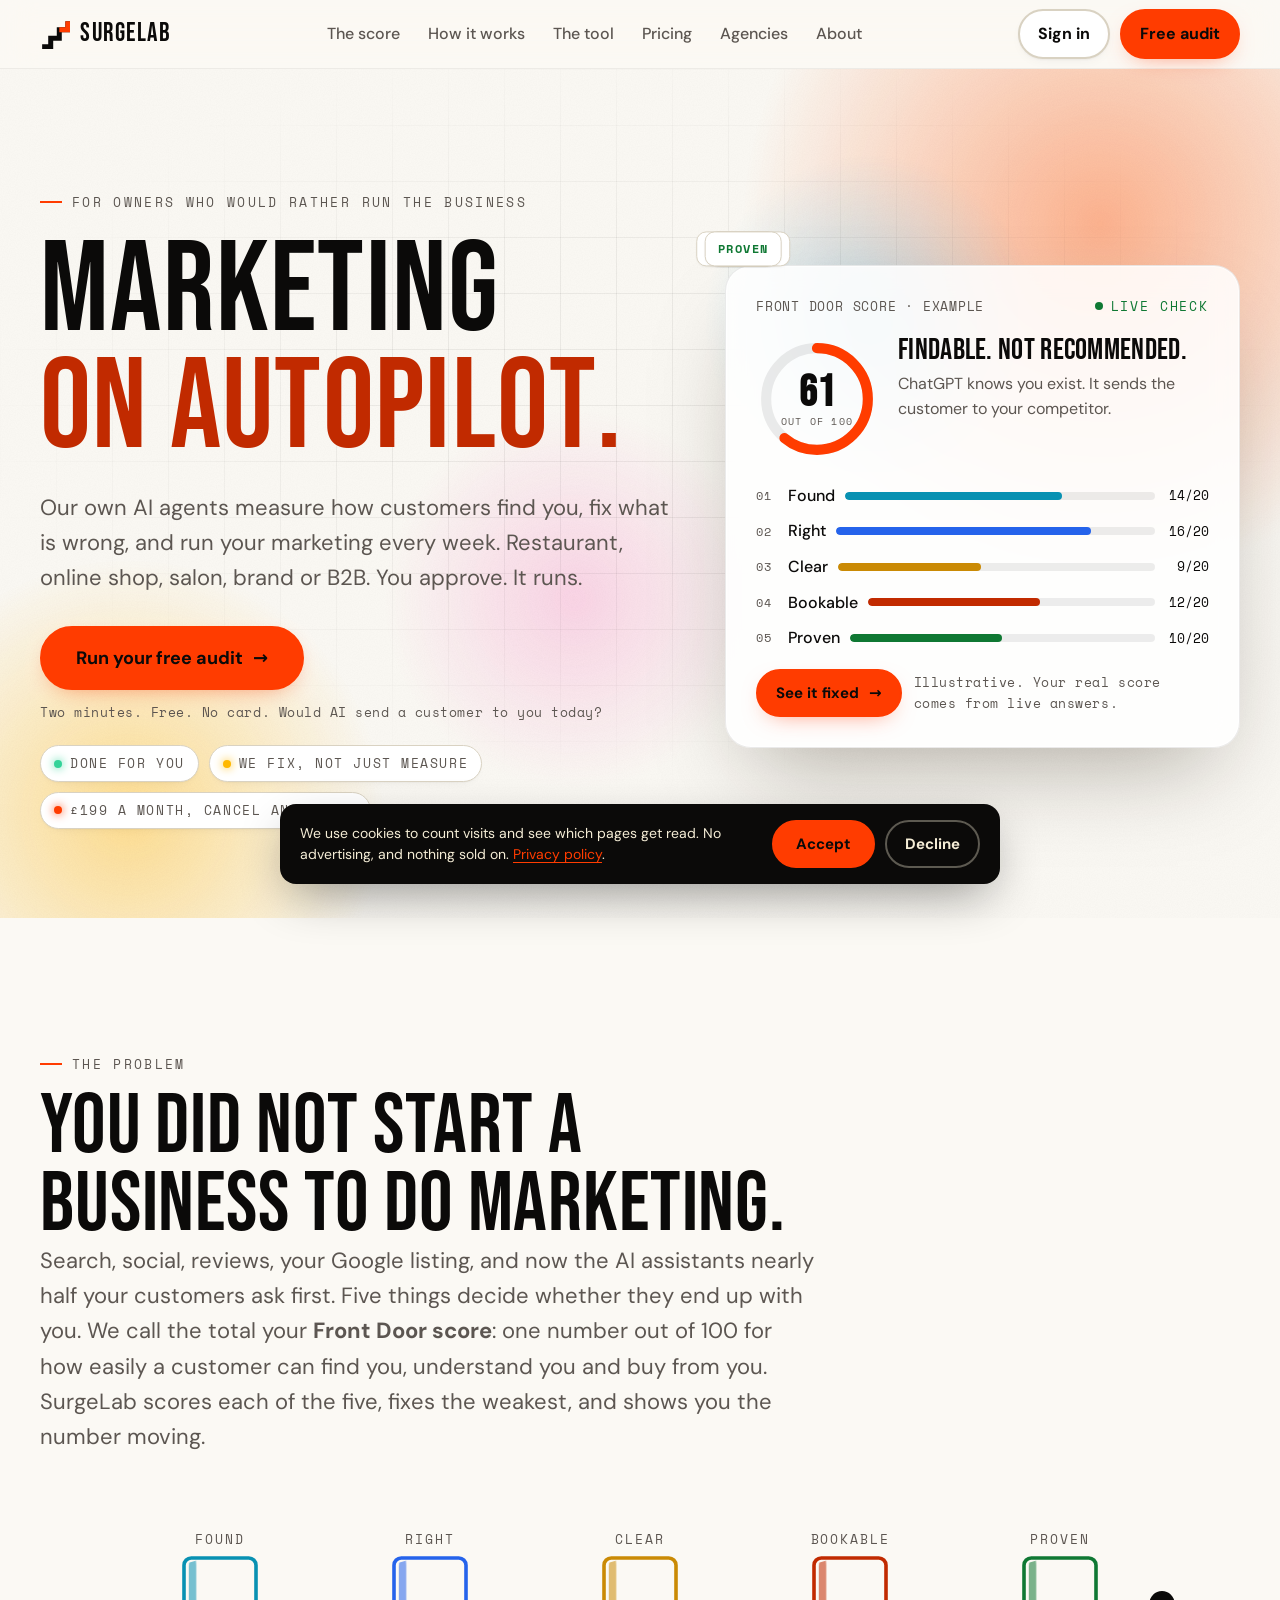
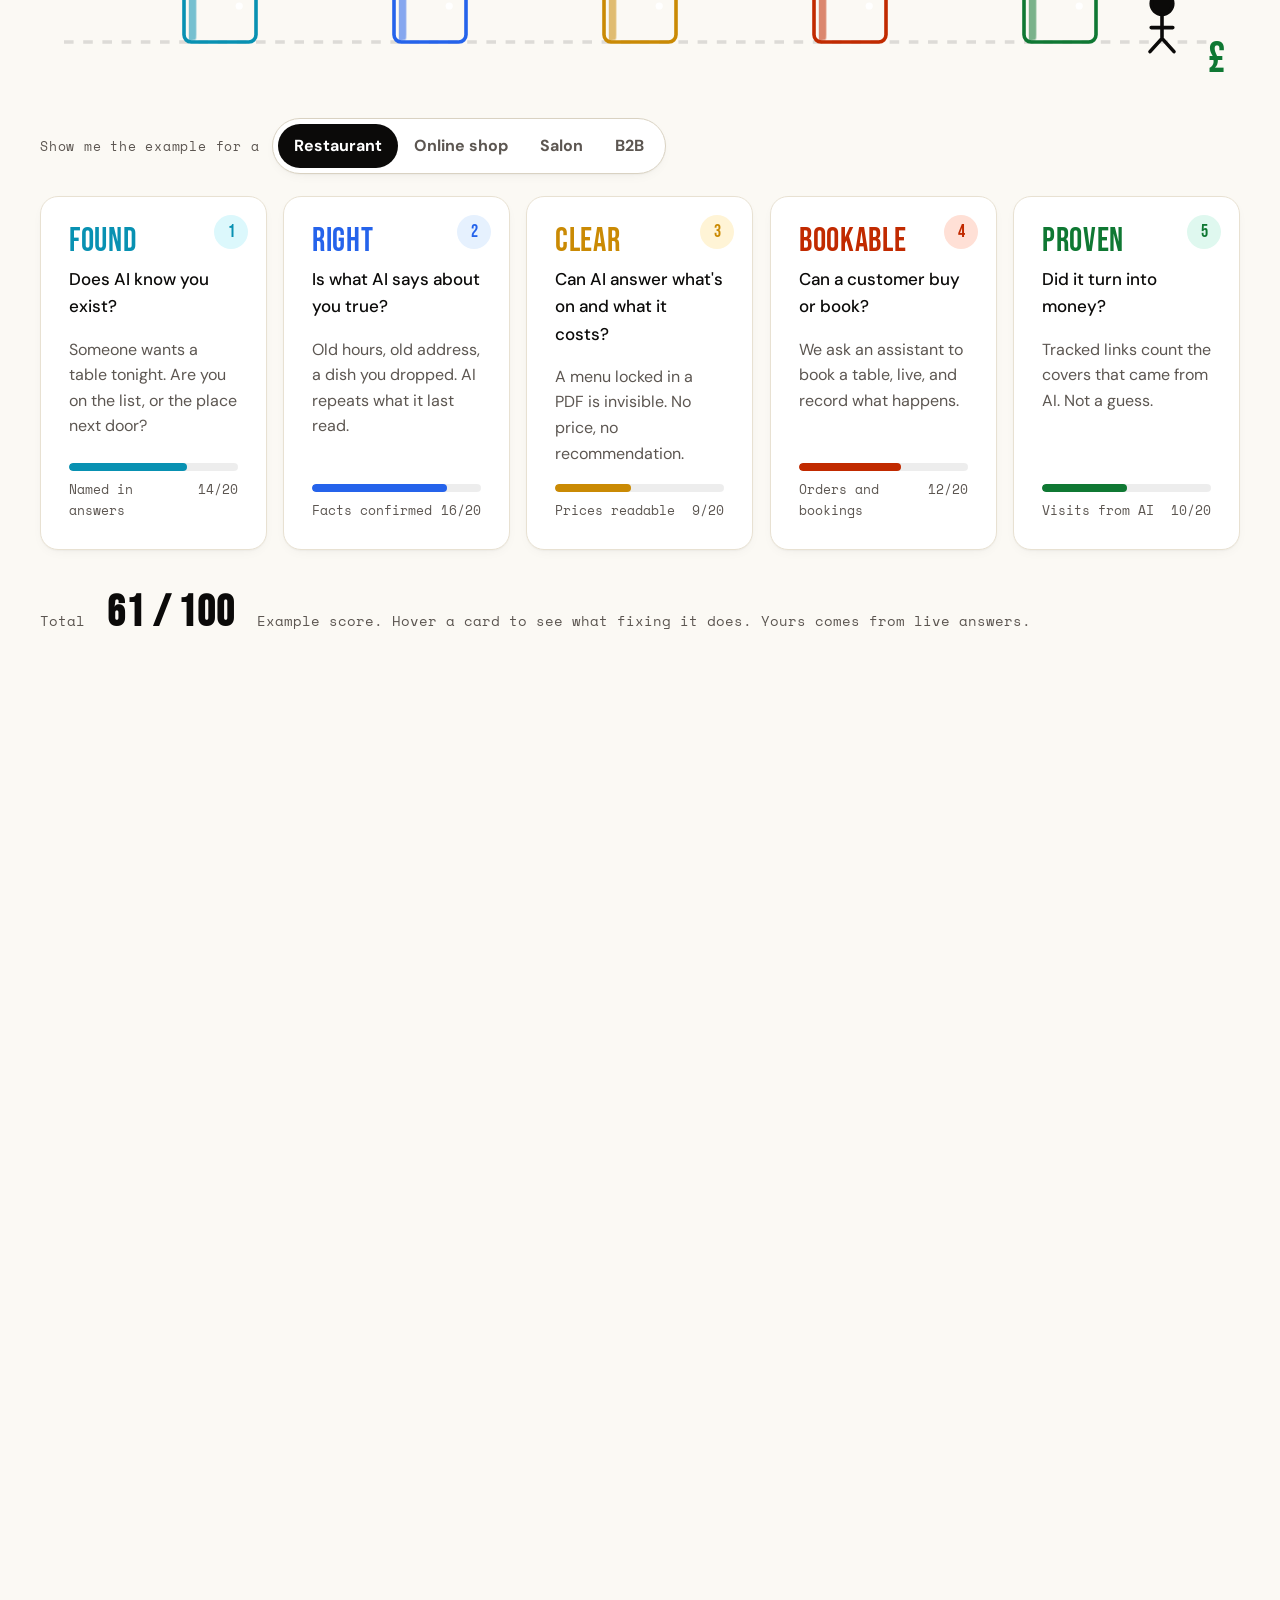
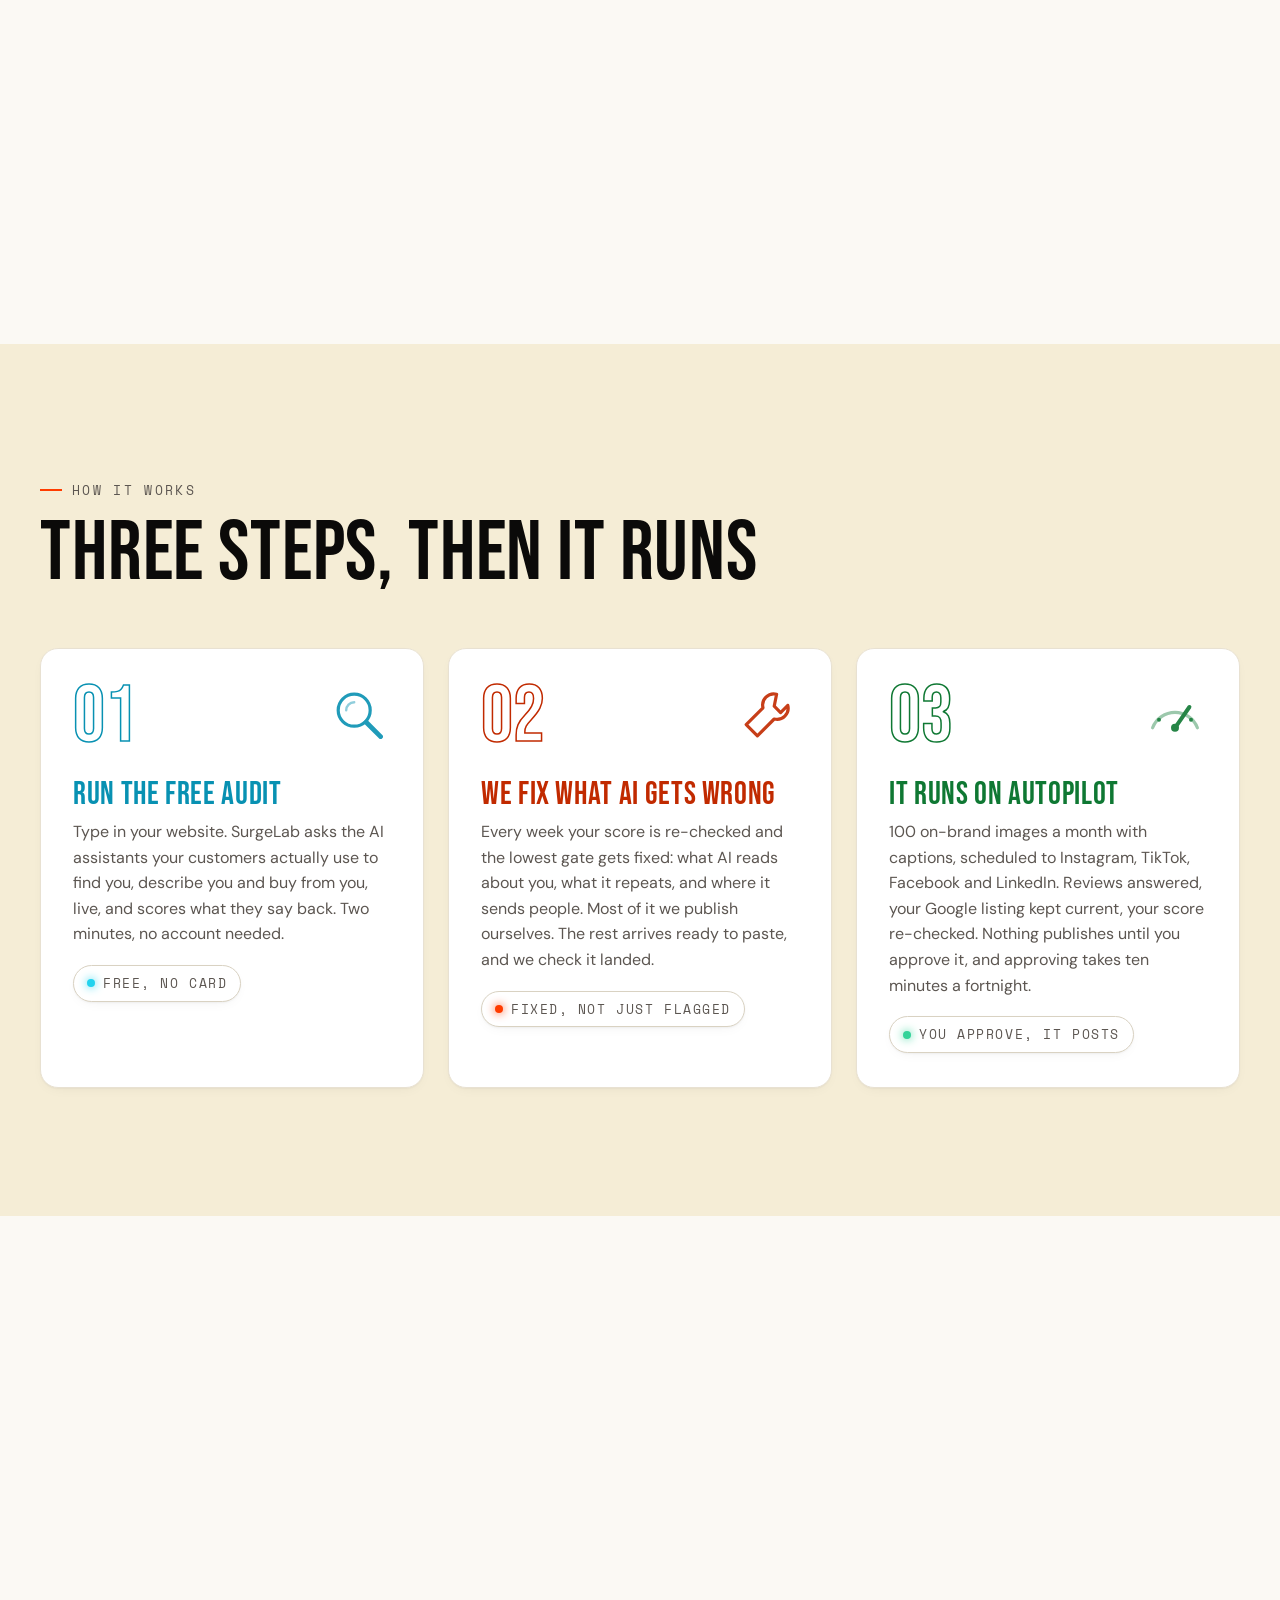
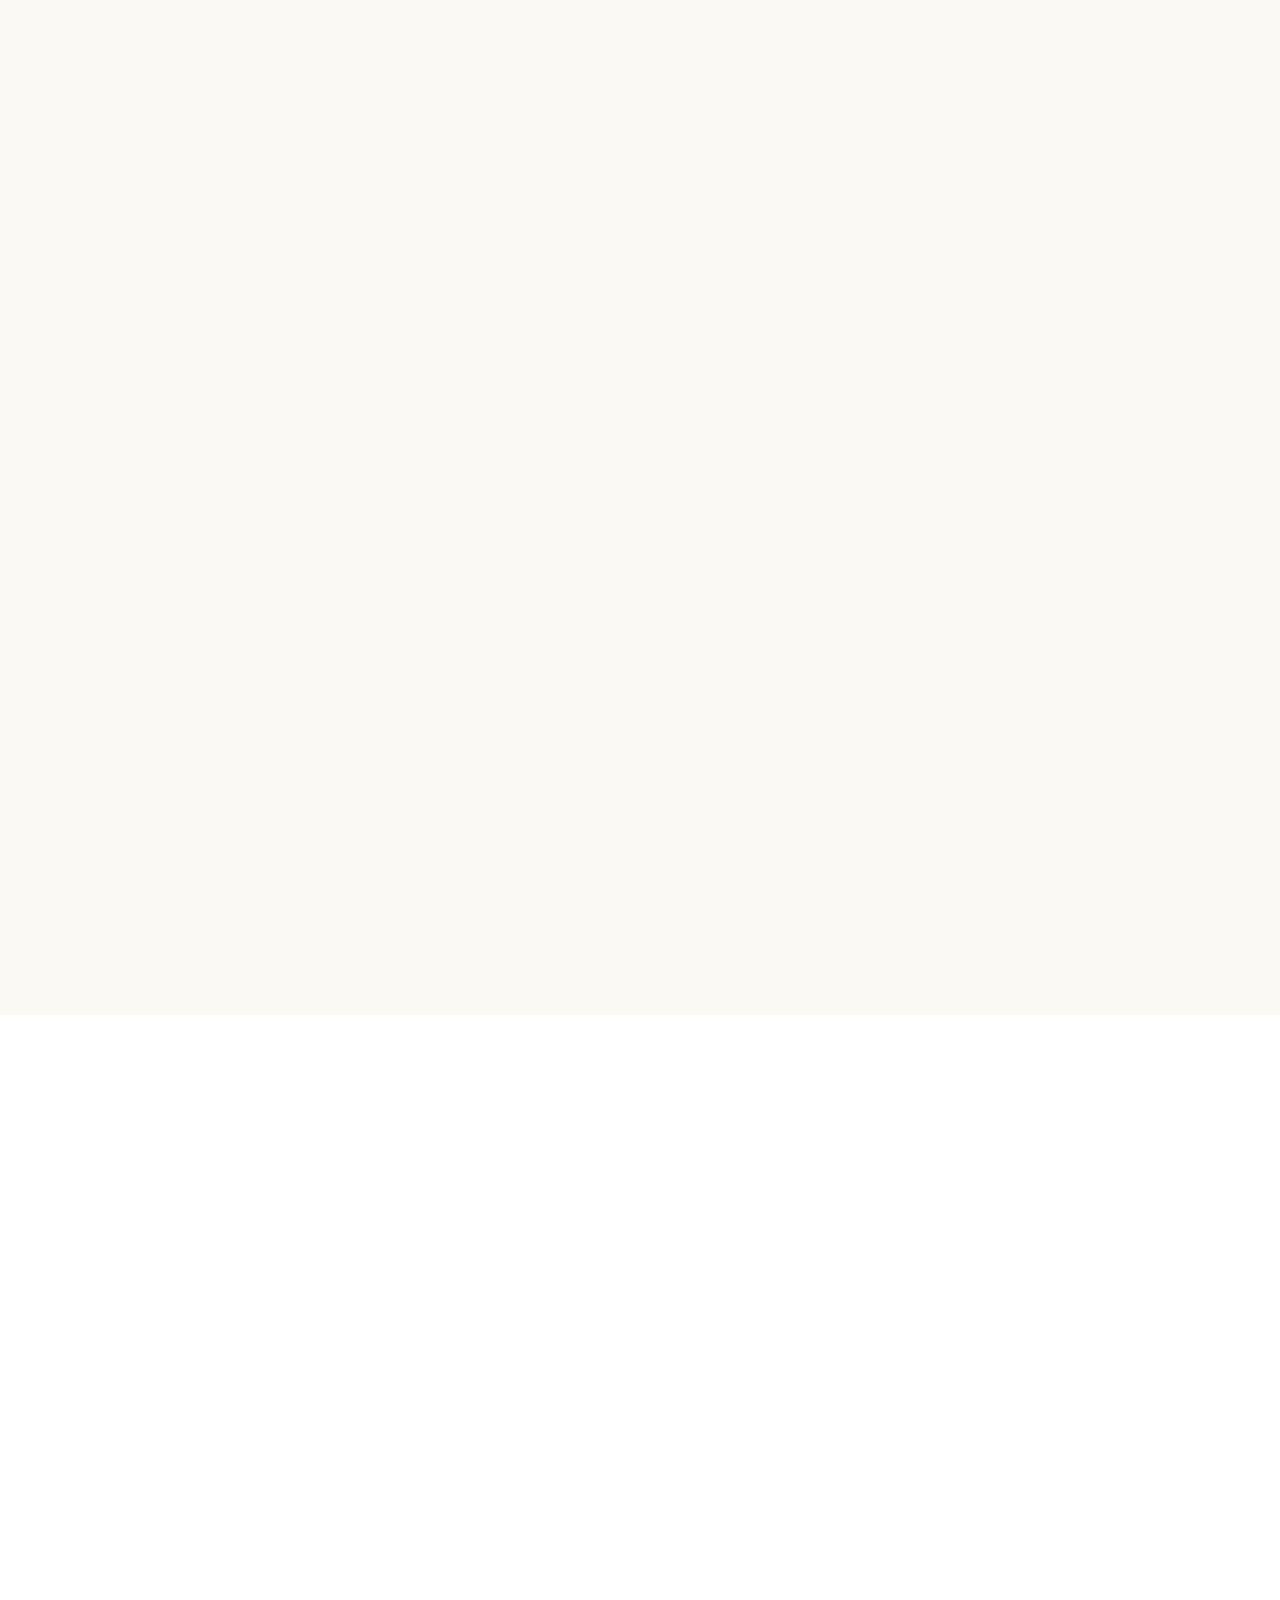
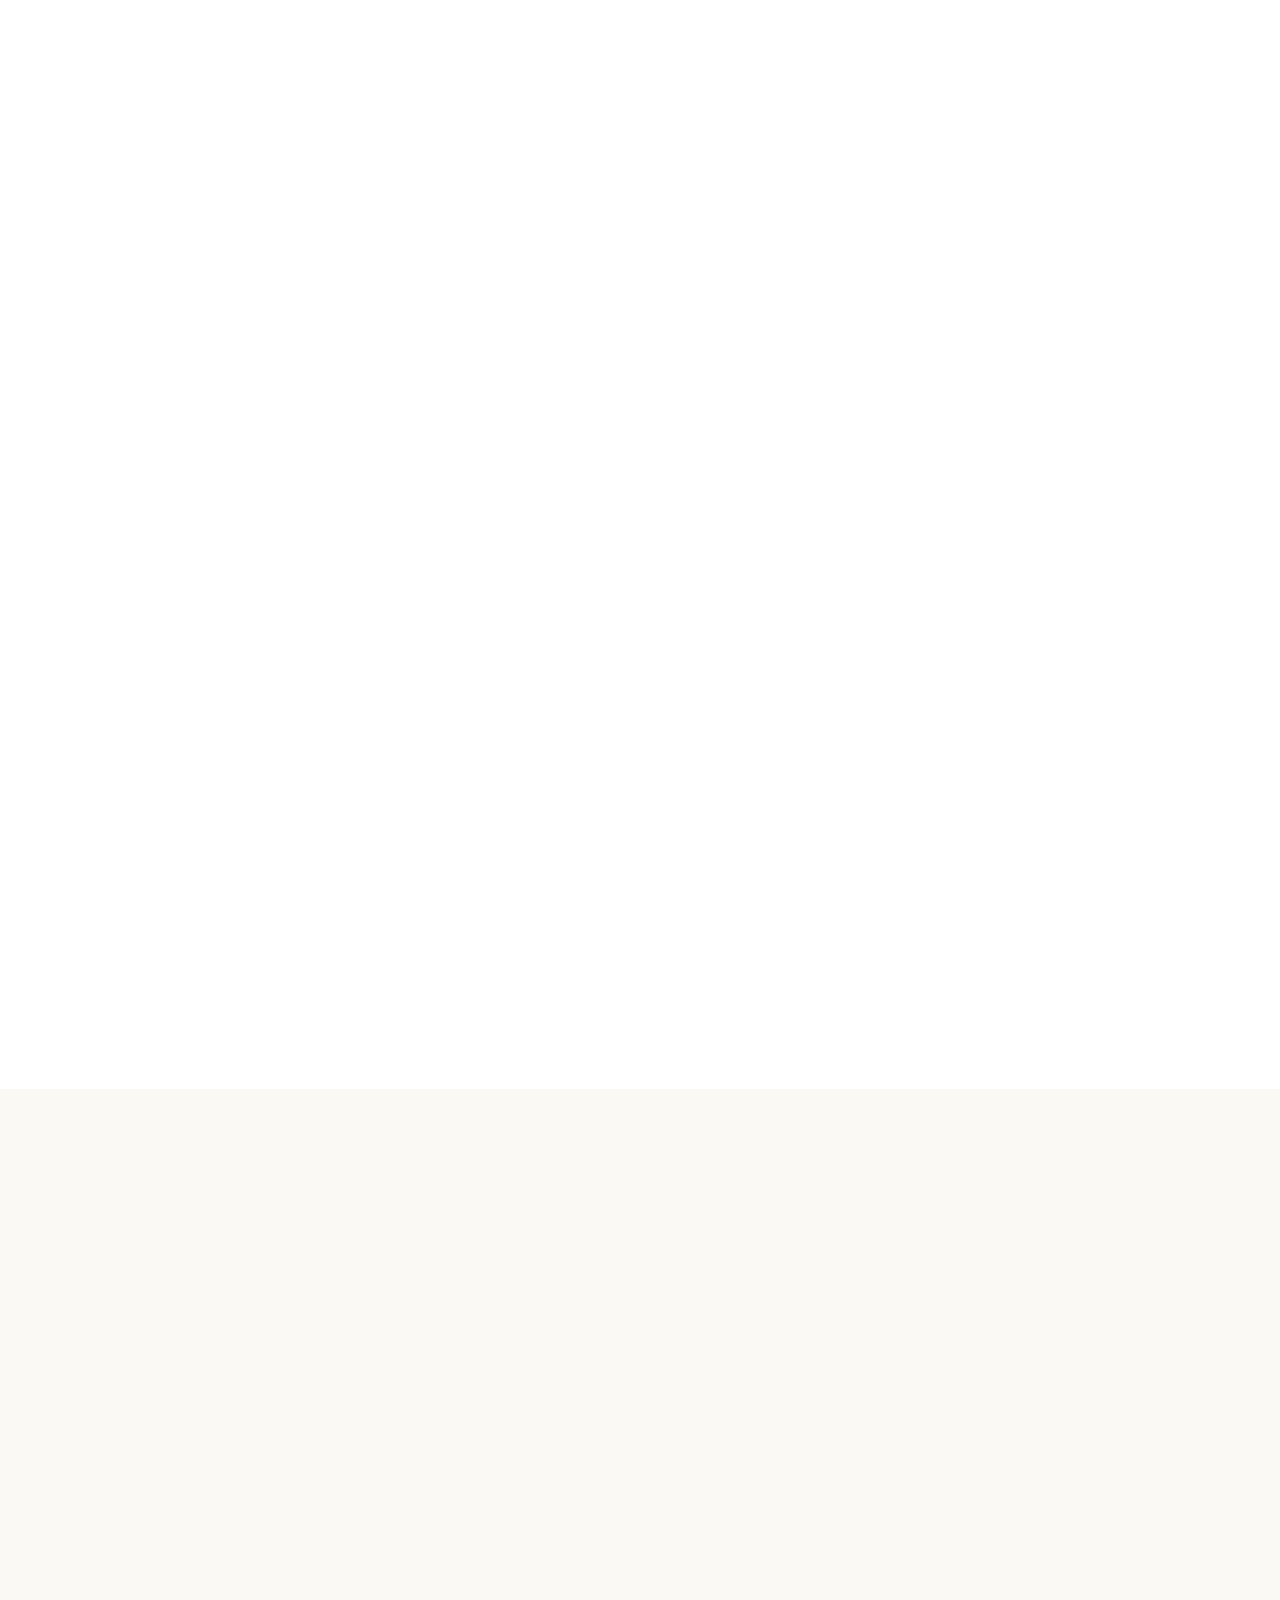
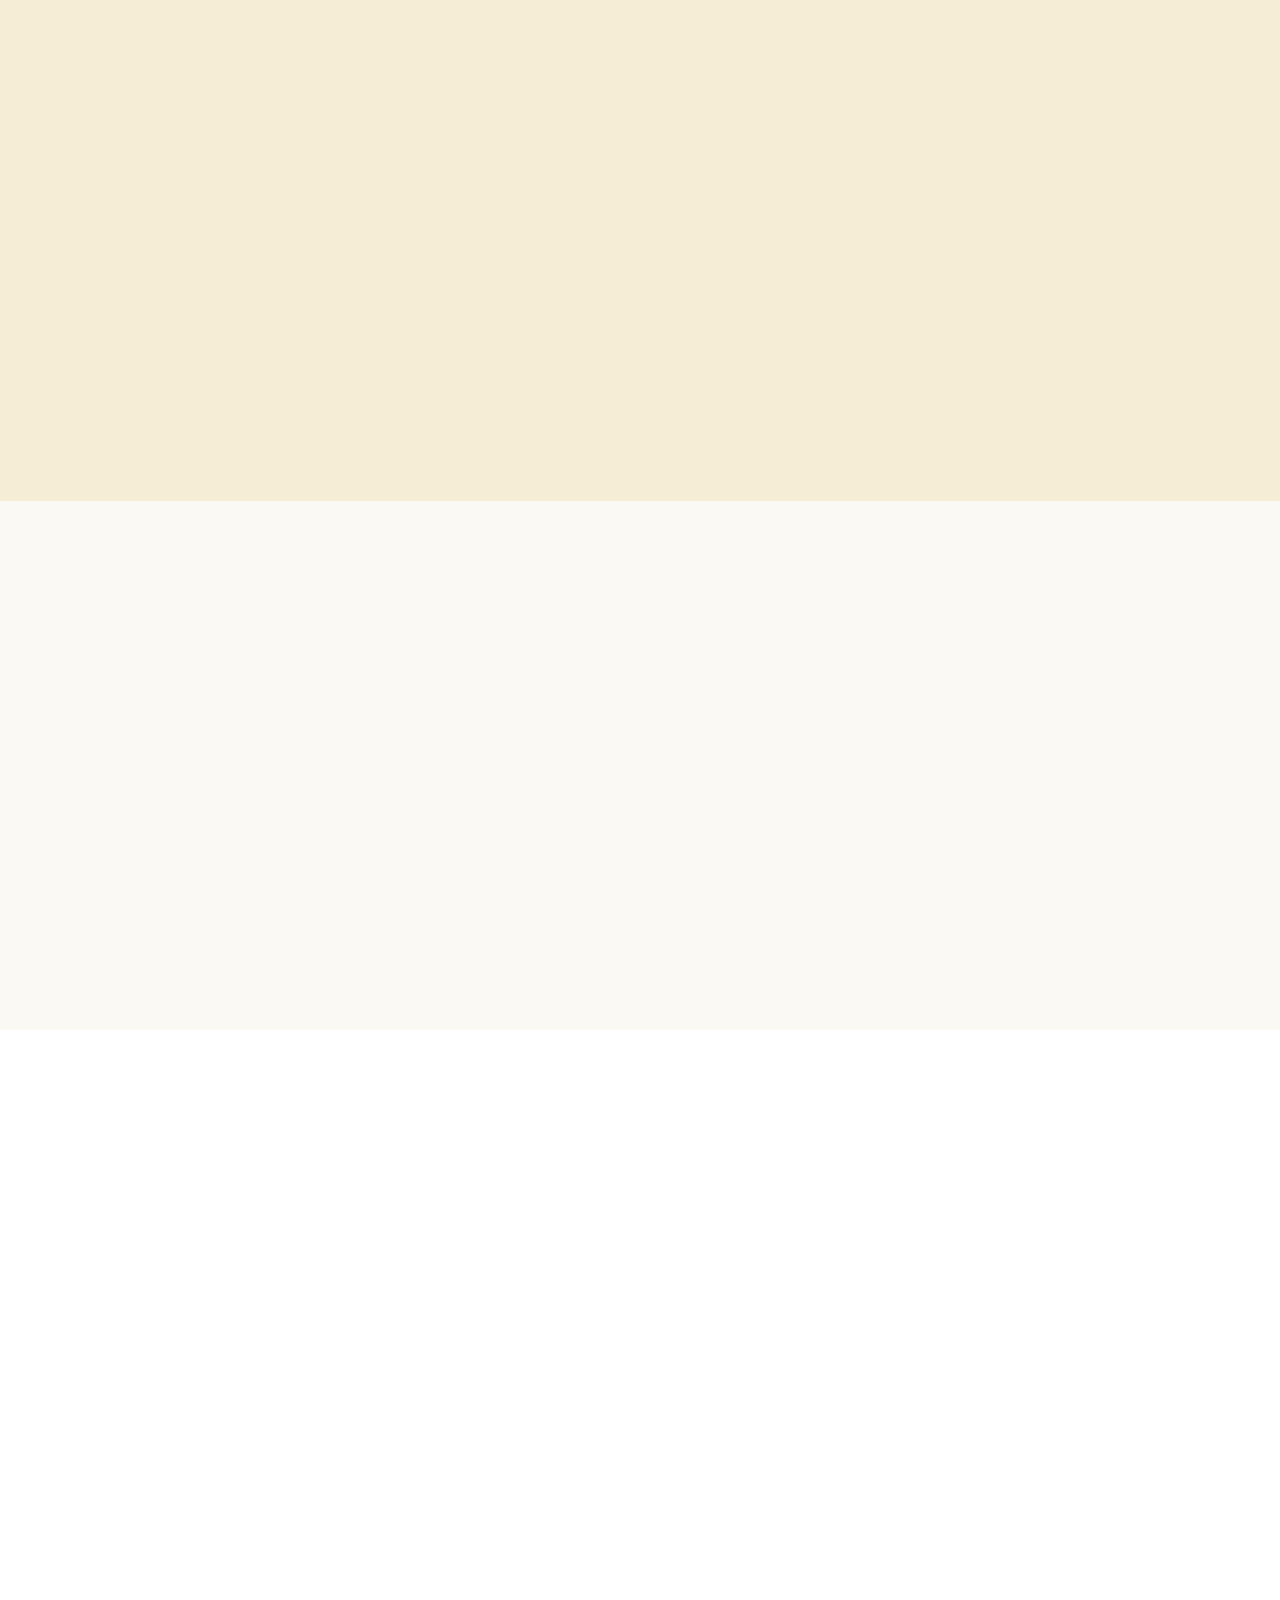
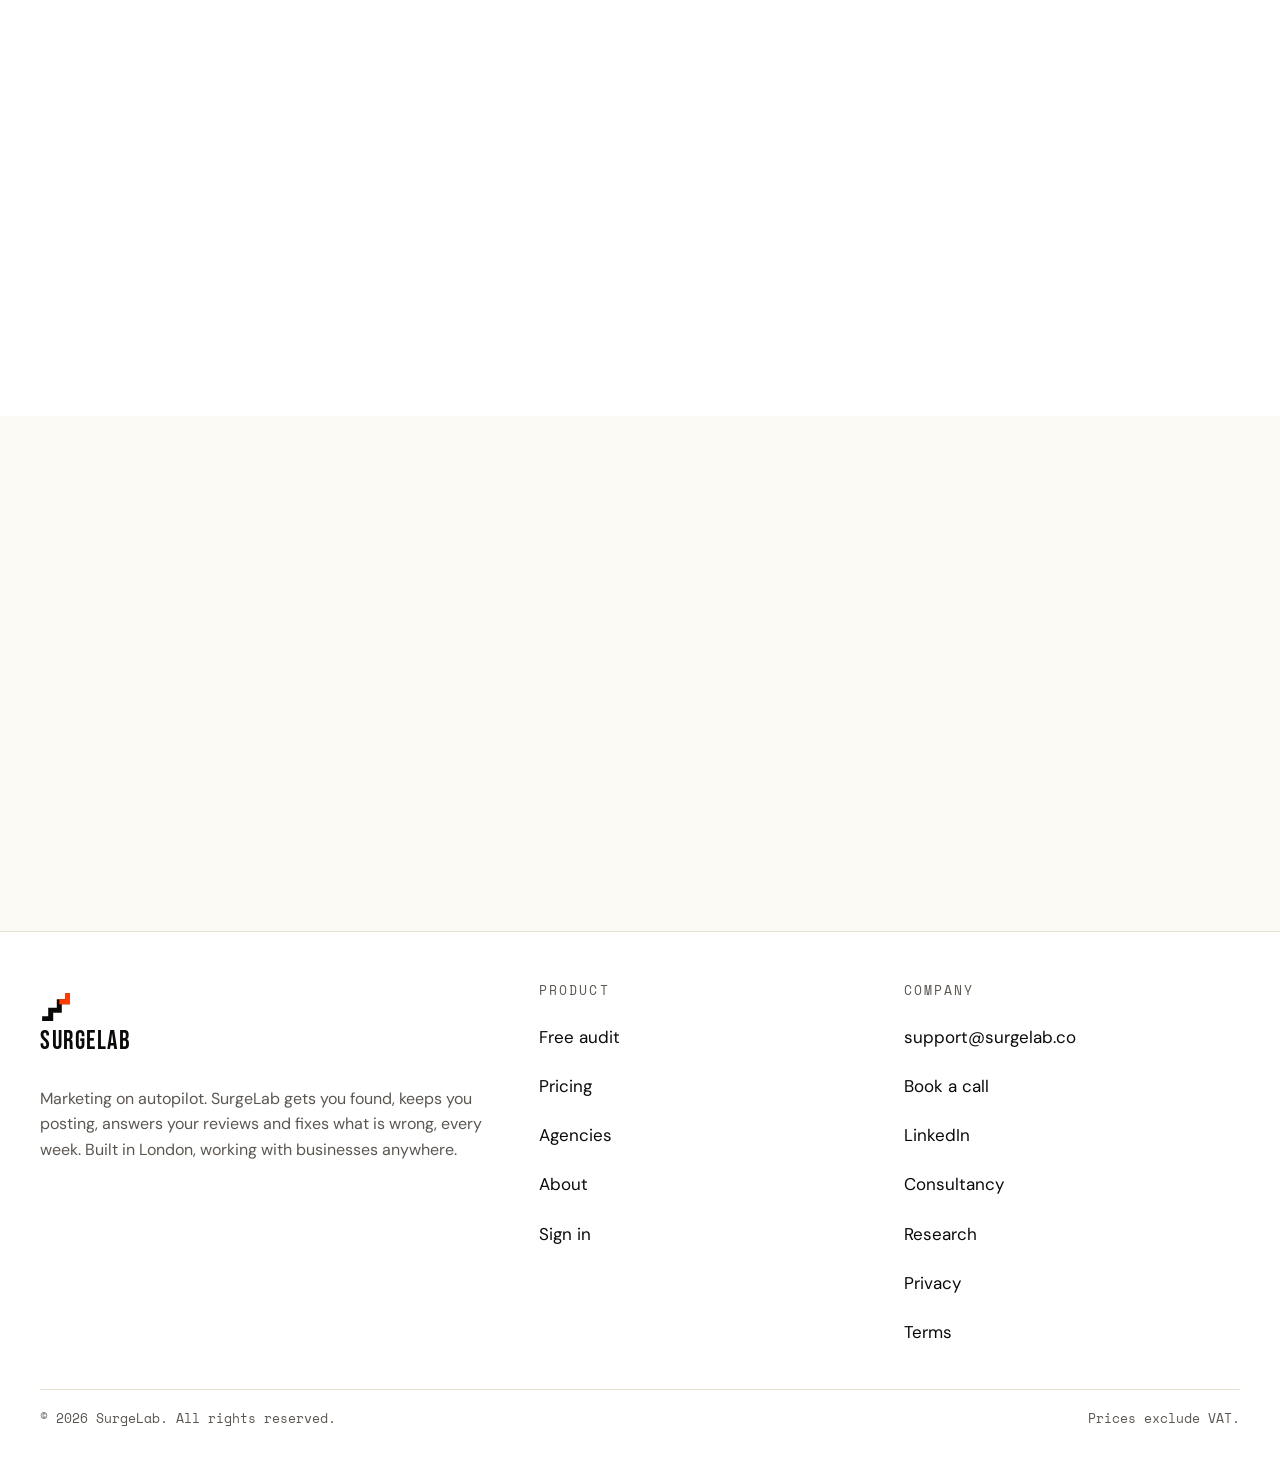
==== index.html @ 513d85a0 "One name for the main action, the score explained, add-ons after the price James picked points 1 to " ====
<!DOCTYPE html>
<html lang="en-GB">
<head>
  <meta charset="utf-8">
  <meta name="viewport" content="width=device-width, initial-scale=1">
  <title>SurgeLab | Marketing on autopilot for SMBs</title>
  <meta name="description" content="Marketing on autopilot. SurgeLab checks how ChatGPT, Gemini, Perplexity and Claude find you, fixes what is wrong and runs your marketing every week. Free audit.">
  <link rel="canonical" href="https://surgelab.co/">
  <link rel="llms-txt" href="/llms.txt" type="text/plain">
  <meta name="theme-color" content="#FBF9F4">
  <link rel="icon" href="/assets/img/favicon.svg" type="image/svg+xml">
  <link rel="apple-touch-icon" href="/assets/img/apple-touch-icon.png">
  <meta property="og:type" content="website">
  <meta property="og:site_name" content="SurgeLab">
  <meta property="og:title" content="Marketing on autopilot. Start with a free audit.">
  <meta property="og:description" content="Marketing on autopilot. SurgeLab checks how ChatGPT, Gemini, Perplexity and Claude find you, fixes what is wrong and runs your marketing every week. Free audit.">
  <meta property="og:url" content="https://surgelab.co/">
  <meta property="og:image" content="https://surgelab.co/assets/img/og-image.png">
  <meta property="og:image:width" content="1200">
  <meta property="og:image:height" content="630">
  <meta property="og:image:alt" content="SurgeLab. Would AI recommend you? Your Front Door score out of 100.">
  <meta name="twitter:card" content="summary_large_image">
  <meta name="twitter:title" content="Marketing on autopilot. Start with a free audit.">
  <meta name="twitter:description" content="Marketing on autopilot. SurgeLab checks how ChatGPT, Gemini, Perplexity and Claude find you, fixes what is wrong and runs your marketing every week. Free audit.">
  <meta name="twitter:image" content="https://surgelab.co/assets/img/og-image.png">
  <link rel="preload" href="/assets/fonts/bebas-neue-latin-400-normal.woff2" as="font" type="font/woff2" crossorigin>
  <link rel="preload" href="/assets/fonts/dm-sans-latin-400-normal.woff2" as="font" type="font/woff2" crossorigin>
  <script>if(!matchMedia("(prefers-reduced-motion: reduce)").matches)document.documentElement.classList.add("js-anime")</script>
  <!-- Google Analytics. Held off until the visitor accepts cookies. -->
  <script>
    window.dataLayer = window.dataLayer || [];
    function gtag(){dataLayer.push(arguments);}
    gtag('consent','default',{ad_storage:'denied',ad_user_data:'denied',ad_personalization:'denied',analytics_storage:'denied'});
    try{if(localStorage.getItem('sl-cookies')==='granted'){gtag('consent','update',{analytics_storage:'granted'});}}catch(e){}
    gtag('js',new Date());
    gtag('config','G-MWPDZ9F3QK');
  </script>
  <script async src="https://www.googletagmanager.com/gtag/js?id=G-MWPDZ9F3QK"></script>
  <link rel="stylesheet" href="/assets/css/site.min.css?v=34ac29a8">
  <script type="application/ld+json">{
"@context": "https://schema.org",
"@graph": [
{
"@type": "Organization",
"@id": "https://surgelab.co/#org",
"name": "SurgeLab",
"url": "https://surgelab.co/",
"logo": "https://surgelab.co/assets/img/icon-tile-dark.svg",
"email": "support@surgelab.co",
"description": "SurgeLab is marketing on autopilot for small and mid-sized businesses. Its AI agents check how ChatGPT, Gemini, Perplexity and Claude find, describe and recommend a business, fix what they get wrong, and run its marketing every week: posting, reviews, Google listing and a weekly score out of 100. The customer approves, SurgeLab runs it. Built in London, working with businesses anywhere.",
"address": {
"@type": "PostalAddress",
"addressLocality": "London",
"addressCountry": "GB"
},
"slogan": "Marketing on autopilot",
"foundingLocation": {
"@type": "Place",
"name": "London, United Kingdom"
},
"areaServed": "Worldwide",
"founder": {
"@type": "Person",
"@id": "https://surgelab.co/#james",
"name": "James Birnbaum",
"jobTitle": "Founder",
"worksFor": {
"@id": "https://surgelab.co/#org"
},
"sameAs": [
"https://www.linkedin.com/in/james-birnbaum/"
],
"url": "https://surgelab.co/about"
},
"contactPoint": [
{
"@type": "ContactPoint",
"contactType": "customer support",
"email": "support@surgelab.co",
"availableLanguage": "en",
"url": "https://surgelab.co/#consult"
}
],
"knowsAbout": [
"Generative engine optimisation",
"AI visibility for small and mid-sized businesses",
"Social media content",
"Review management",
"Google Business Profile"
],
"sameAs": [
"https://www.linkedin.com/company/surgelab-ai/"
]
},
{
"@type": "WebSite",
"@id": "https://surgelab.co/#website",
"url": "https://surgelab.co/",
"name": "SurgeLab",
"inLanguage": "en-GB",
"publisher": {
"@id": "https://surgelab.co/#org"
}
},
{
"@type": "WebPage",
"@id": "https://surgelab.co/#webpage",
"url": "https://surgelab.co/",
"name": "SurgeLab | Marketing on autopilot for SMBs",
"isPartOf": {
"@id": "https://surgelab.co/#website"
},
"about": {
"@id": "https://surgelab.co/#org"
},
"dateModified": "2026-09-07",
"inLanguage": "en-GB",
"speakable": {
"@type": "SpeakableSpecification",
"cssSelector": [
"#hero-title",
".hero .lede"
]
}
},
{
"@type": "Service",
"@id": "https://surgelab.co/#service",
"name": "Marketing on autopilot",
"serviceType": "AI-run marketing for small and mid-sized businesses",
"provider": {
"@id": "https://surgelab.co/#org"
},
"areaServed": "Worldwide",
"audience": {
"@type": "Audience",
"audienceType": "Small and mid-sized businesses: restaurants, online shops, salons, brands, trades and B2B"
},
"description": "SurgeLab measures how customers find a business through AI assistants, fixes what is wrong and runs its marketing every week. The customer approves; SurgeLab runs it.",
"hasOfferCatalog": {
"@type": "OfferCatalog",
"name": "SurgeLab services",
"itemListElement": [
{
"@type": "Offer",
"itemOffered": {
"@type": "Service",
"name": "Free AI audit",
"description": "A two-minute check of whether ChatGPT and Perplexity find, describe and recommend a business. Free, no card, no account.",
"provider": {
"@id": "https://surgelab.co/#org"
},
"url": "https://surgelab.co/audit"
}
},
{
"@type": "Offer",
"itemOffered": {
"@type": "Service",
"name": "Front Door plan",
"description": "Weekly score out of 100 with the lowest gate fixed, 100 on-brand images a month scheduled to Instagram, TikTok, Facebook and LinkedIn, Google listing kept current, reviews answered. £199 a month or £2,149 a year, excluding VAT.",
"provider": {
"@id": "https://surgelab.co/#org"
},
"url": "https://surgelab.co/#pricing"
}
},
{
"@type": "Offer",
"itemOffered": {
"@type": "Service",
"name": "Video add-on",
"description": "Finished branded video clips with asset lock, so logo, products, colours and faces stay consistent in every frame. The best model for each shot is chosen automatically.",
"provider": {
"@id": "https://surgelab.co/#org"
},
"url": "https://surgelab.co/#video"
}
},
{
"@type": "Offer",
"itemOffered": {
"@type": "Service",
"name": "AI marketing agents add-on",
"description": "A roster of 25 single-job marketing agents to hire. Hire two or more and The Chief of Staff joins free to set their targets and check their work.",
"provider": {
"@id": "https://surgelab.co/#org"
},
"url": "https://surgelab.co/#agents"
}
},
{
"@type": "Offer",
"itemOffered": {
"@type": "Service",
"name": "Agency partner programme",
"description": "Every client brand in one dashboard, pricing that scales with brand count, white-label available. Book a call for rates.",
"provider": {
"@id": "https://surgelab.co/#org"
},
"url": "https://surgelab.co/agencies"
}
},
{
"@type": "Offer",
"itemOffered": {
"@type": "Service",
"name": "AI consultancy",
"description": "Strategy days, team training and custom agents, delivered by the founder.",
"provider": {
"@id": "https://surgelab.co/#org"
},
"url": "https://surgelab.co/#consult"
}
}
]
}
},
{
"@type": "Product",
"@id": "https://surgelab.co/#front-door",
"name": "SurgeLab Front Door",
"description": "Your Front Door score re-checked every week with the fixes written for you, 100 on-brand images a month with captions scheduled to your channels, cancel any month. Prices exclude VAT.",
"brand": {
"@id": "https://surgelab.co/#org"
},
"url": "https://surgelab.co/#pricing",
"offers": [
{
"@type": "Offer",
"name": "Front Door, monthly",
"price": "199",
"priceCurrency": "GBP",
"url": "https://surgelab.co/audit",
"availability": "https://schema.org/InStock",
"priceSpecification": {
"@type": "UnitPriceSpecification",
"price": "199",
"priceCurrency": "GBP",
"valueAddedTaxIncluded": false,
"billingIncrement": 1,
"unitCode": "MON"
}
},
{
"@type": "Offer",
"name": "Front Door, annual",
"price": "2149",
"priceCurrency": "GBP",
"url": "https://surgelab.co/audit",
"availability": "https://schema.org/InStock",
"priceSpecification": {
"@type": "UnitPriceSpecification",
"price": "2149",
"priceCurrency": "GBP",
"valueAddedTaxIncluded": false,
"billingIncrement": 1,
"unitCode": "ANN"
}
}
]
},
{
"@type": "FAQPage",
"mainEntity": [
{
"@type": "Question",
"name": "What is SurgeLab?",
"acceptedAnswer": {
"@type": "Answer",
"text": "SurgeLab is marketing on autopilot for small and mid-sized businesses. Its AI agents check how ChatGPT, Gemini, Perplexity and Claude find and describe your business, fix what they get wrong, and run your marketing every week: posts, reviews, your Google listing and a score out of 100 you can watch move. You approve. It runs."
}
},
{
"@type": "Question",
"name": "Is this a marketing service or an AI tool?",
"acceptedAnswer": {
"@type": "Answer",
"text": "A marketing team that happens to run on AI. It gets you found, keeps you posting, answers your reviews and fixes what is wrong, every week. You sign in, approve what it made, and get on with your day. No account manager, no retainer, no meetings."
}
},
{
"@type": "Question",
"name": "How much does SurgeLab cost?",
"acceptedAnswer": {
"@type": "Answer",
"text": "One plan, Front Door: £199 a month, or £2,149 a year, which is 10% off. Prices exclude VAT. Cancel any month. Video and AI marketing agents are optional add-ons priced inside the tool. Agencies pay by brand count and book a call for their rate."
}
},
{
"@type": "Question",
"name": "Which AI assistants does SurgeLab check?",
"acceptedAnswer": {
"@type": "Answer",
"text": "ChatGPT, Gemini, Perplexity and Claude. The full tool asks all four every week, live, the way a customer would. The free two-minute audit asks two of them."
}
},
{
"@type": "Question",
"name": "What counts as an image?",
"acceptedAnswer": {
"@type": "Answer",
"text": "Any finished picture SurgeLab generates for your brand: a product shot, a lifestyle image or a branded avatar picture. Your plan includes 100 a month and the count resets on your billing date. Photos you upload yourself never count."
}
},
{
"@type": "Question",
"name": "What is a video credit?",
"acceptedAnswer": {
"@type": "Answer",
"text": "One credit makes one finished video. If a video fails, the credit comes straight back. Unused credits carry over while you subscribe, up to two months' worth. Video is an add-on, bought inside the app."
}
},
{
"@type": "Question",
"name": "Can I cancel?",
"acceptedAnswer": {
"@type": "Answer",
"text": "Yes, any month. Open Billing in the tool and press Manage billing. Annual plans run to the end of the year you paid for."
}
},
{
"@type": "Question",
"name": "Do prices include VAT?",
"acceptedAnswer": {
"@type": "Answer",
"text": "No. All prices shown exclude VAT, which is added at checkout where it applies."
}
},
{
"@type": "Question",
"name": "What happens to my data?",
"acceptedAnswer": {
"@type": "Answer",
"text": "Your brand data and generated content are kept while your account is active and deleted on request. We do not sell personal data, we do not run advertising cookies, and content sent to AI providers is used only to generate your content. Card details are handled by Stripe and never stored by SurgeLab."
}
},
{
"@type": "Question",
"name": "Does anything publish without my approval?",
"acceptedAnswer": {
"@type": "Answer",
"text": "No. Finished posts land in a review screen where you approve, reject or regenerate each one. Full automation is a switch you turn on yourself."
}
}
]
}
]
}</script>
</head>
<body>
<a class="skip-link" href="#main">Skip to content</a>

<header class="site-header">
  <div class="progress" aria-hidden="true"><i></i></div>
  <div class="container">
    <a class="logo" href="/" aria-label="SurgeLab home">
      <svg viewBox="0 0 84 84" aria-hidden="true" fill="none"><path d="M6 78H30V54H54V30H78V6" stroke="currentColor" stroke-width="14"/><path class="logo-tick" d="M54 30H78V6" stroke="#FF3C00" stroke-width="14"/></svg>
      <span>SurgeLab</span>
    </a>
    <nav class="nav" aria-label="Main">
      <a href="#score">The score</a>
      <a href="#how">How it works</a>
      <a href="#tool">The tool</a>
      <a href="#pricing">Pricing</a>
      <a href="/agencies">Agencies</a>
      <a href="/about">About</a>
    </nav>
    <div class="header-actions">
      <a class="btn btn-ghost btn-signin" href="https://socialtool.surgelab.co/login">Sign in</a>
      <a class="btn" href="/audit">Free audit</a>
      <button class="menu-btn" type="button" aria-expanded="false" aria-controls="mobile-nav" aria-label="Menu"><span></span></button>
    </div>
  </div>
  <div class="mobile-nav" id="mobile-nav">
    <div class="container">
      <ul>
        <li><a href="#score">The score</a></li>
        <li><a href="#how">How it works</a></li>
        <li><a href="#tool">The tool</a></li>
        <li><a href="#pricing">Pricing</a></li>
        <li><a href="/agencies">Agencies</a></li>
        <li><a href="/about">About</a></li>
        <li><a href="https://socialtool.surgelab.co/login">Sign in</a></li>
      </ul>
      <a class="btn" href="/audit">Run your free audit</a>
    </div>
  </div>
</header>

<main id="main">

  <!-- ============================================================ HERO -->
  <section class="hero" aria-labelledby="hero-title">
    <div class="mesh" aria-hidden="true">
      <div class="hero-layer" data-depth="0.16"><div class="blob blob-1"></div><div class="blob blob-4"></div></div>
      <div class="hero-layer" data-depth="0.08"><div class="blob blob-2"></div><div class="blob blob-3"></div></div>
      <div class="hero-layer grid-bg" data-depth="0.04"></div>
      <div class="noise"></div>
    </div>
    <div class="container hero-inner">
      <div>
        <p class="eyebrow hero-enter" style="--i:0">For owners who would rather run the business</p>
        <h1 id="hero-title" class="display h1"><span class="line"><span class="word"><span class="char" style="--i:0">M</span><span class="char" style="--i:1">a</span><span class="char" style="--i:2">r</span><span class="char" style="--i:3">k</span><span class="char" style="--i:4">e</span><span class="char" style="--i:5">t</span><span class="char" style="--i:6">i</span><span class="char" style="--i:7">n</span><span class="char" style="--i:8">g</span></span></span> <span class="line orange"><span class="word"><span class="char" style="--i:10">o</span><span class="char" style="--i:11">n</span></span> <span class="word"><span class="char" style="--i:13">a</span><span class="char" style="--i:14">u</span><span class="char" style="--i:15">t</span><span class="char" style="--i:16">o</span><span class="char" style="--i:17">p</span><span class="char" style="--i:18">i</span><span class="char" style="--i:19">l</span><span class="char" style="--i:20">o</span><span class="char" style="--i:21">t</span><span class="char" style="--i:22">.</span></span></span></h1>
        <p class="lede hero-enter" style="--i:1">Our own AI agents measure how customers find you, fix what is wrong, and run your marketing every week. Restaurant, online shop, salon, brand or B2B. You approve. It runs.</p>
        <div class="btn-row hero-enter" style="--i:2">
          <a class="btn btn-lg btn-shimmer" href="/audit">Run your free audit <span class="arrow" aria-hidden="true">&rarr;</span></a>
        </div>
        <p class="btn-note hero-enter" style="--i:3; margin-top: 12px">Two minutes. Free. No card. Would AI send a customer to you today?</p>
        <div class="hero-sub hero-enter" style="--i:4">
          <span class="chip" style="--accent: var(--green)"><i class="dot"></i>Done for you</span>
          <span class="chip" style="--accent: var(--amber)"><i class="dot"></i>We fix, not just measure</span>
          <span class="chip"><i class="dot"></i>£199 a month, cancel any month</span>
        </div>
      </div>

      <div style="position: relative">
        <div class="orbit" aria-hidden="true">
          <span class="orb-chip" style="--i:0; --f: var(--gate-found)"><b>Found</b></span>
          <span class="orb-chip" style="--i:1; --f: var(--gate-right)"><b>Right</b></span>
          <span class="orb-chip" style="--i:2; --f: var(--gate-clear)"><b>Clear</b></span>
          <span class="orb-chip" style="--i:3; --f: var(--gate-bookable)"><b>Bookable</b></span>
          <span class="orb-chip" style="--i:4; --f: var(--gate-proven)"><b>Proven</b></span>
        </div>
        <div class="hud" data-score="61" role="group" aria-label="Example Front Door score">
          <div class="hud-top">
            <span class="mono muted">FRONT DOOR SCORE &middot; EXAMPLE</span>
            <span class="live"><i></i>LIVE CHECK</span>
          </div>
          <div class="hud-score">
            <div class="ring">
              <svg viewBox="0 0 120 120" aria-hidden="true"><circle class="track" cx="60" cy="60" r="50"/><circle class="bar" cx="60" cy="60" r="50"/></svg>
              <div class="num"><b>0</b><small>OUT OF 100</small></div>
            </div>
            <div class="hud-verdict">
              <div class="display" data-before="Findable. Not recommended." data-after="Found. Right. Recommended.">Findable. Not recommended.</div>
              <p data-before="ChatGPT knows you exist. It sends the customer to your competitor." data-after="ChatGPT names you, quotes your prices, and sends the customer to you.">ChatGPT knows you exist. It sends the customer to your competitor.</p>
            </div>
          </div>
          <ol class="gates" aria-label="The five gates">
            <li class="gate" style="--g: var(--gate-found)"><span class="k">01</span><span class="name">Found <span class="bar"><i data-pts="14" data-fixed="19"></i></span></span><span class="pts">14/20</span></li>
            <li class="gate" style="--g: var(--gate-right)"><span class="k">02</span><span class="name">Right <span class="bar"><i data-pts="16" data-fixed="18"></i></span></span><span class="pts">16/20</span></li>
            <li class="gate" style="--g: var(--gate-clear)"><span class="k">03</span><span class="name">Clear <span class="bar"><i data-pts="9" data-fixed="17"></i></span></span><span class="pts">9/20</span></li>
            <li class="gate" style="--g: var(--gate-bookable)"><span class="k">04</span><span class="name">Bookable <span class="bar"><i data-pts="12" data-fixed="20"></i></span></span><span class="pts">12/20</span></li>
            <li class="gate" style="--g: var(--gate-proven)"><span class="k">05</span><span class="name">Proven <span class="bar"><i data-pts="10" data-fixed="20"></i></span></span><span class="pts">10/20</span></li>
          </ol>
          <div class="hud-actions"><button type="button" class="btn fixbtn" data-fixed="94">See it fixed <span class="arrow" aria-hidden="true">&rarr;</span></button><span class="hud-foot">Illustrative. Your real score comes from live answers.</span></div>
        </div>
      </div>
    </div>
  </section>

  <!-- ======================================================= THE SCORE -->
  <section class="section" id="score" aria-labelledby="score-title">
    <div class="container">
      <div class="section-head" data-reveal>
        <p class="eyebrow">The problem</p>
        <h2 id="score-title" class="display h2">You did not start a business to do marketing.</h2>
        <p class="lede">Search, social, reviews, your Google listing, and now the AI assistants nearly half your customers ask first. Five things decide whether they end up with you. We call the total your <strong>Front Door score</strong>: one number out of 100 for how easily a customer can find you, understand you and buy from you. SurgeLab scores each of the five, fixes the weakest, and shows you the number moving.</p>
      </div>
      <div class="journey" aria-hidden="true" data-reveal>
        <svg viewBox="0 0 1000 150" class="doors">
          <path class="path" d="M20 110 H980" />
          <g class="walker"><circle cx="0" cy="0" r="9"/><path d="M0 9v20M-10 40l10-11 10 11M-9 20h18" /></g>
          <g class="door" style="--dc: var(--gate-found)" transform="translate(150 40)"><rect class="frame" x="-30" y="0" width="60" height="70" rx="6"/><rect class="leaf" x="-26" y="4" width="52" height="66" rx="4"/><circle class="knob" cx="16" cy="40" r="3"/><text x="0" y="-12">FOUND</text></g><g class="door" style="--dc: var(--gate-right)" transform="translate(325 40)"><rect class="frame" x="-30" y="0" width="60" height="70" rx="6"/><rect class="leaf" x="-26" y="4" width="52" height="66" rx="4"/><circle class="knob" cx="16" cy="40" r="3"/><text x="0" y="-12">RIGHT</text></g><g class="door" style="--dc: var(--gate-clear)" transform="translate(500 40)"><rect class="frame" x="-30" y="0" width="60" height="70" rx="6"/><rect class="leaf" x="-26" y="4" width="52" height="66" rx="4"/><circle class="knob" cx="16" cy="40" r="3"/><text x="0" y="-12">CLEAR</text></g><g class="door" style="--dc: var(--gate-bookable)" transform="translate(675 40)"><rect class="frame" x="-30" y="0" width="60" height="70" rx="6"/><rect class="leaf" x="-26" y="4" width="52" height="66" rx="4"/><circle class="knob" cx="16" cy="40" r="3"/><text x="0" y="-12">BOOKABLE</text></g><g class="door" style="--dc: var(--gate-proven)" transform="translate(850 40)"><rect class="frame" x="-30" y="0" width="60" height="70" rx="6"/><rect class="leaf" x="-26" y="4" width="52" height="66" rx="4"/><circle class="knob" cx="16" cy="40" r="3"/><text x="0" y="-12">PROVEN</text></g>
          <text class="end" x="980" y="135">£</text>
        </svg>
      </div>
      <div class="vertical-pick" data-reveal>
        <span class="mono muted">Show me the example for a</span>
        <div class="seg seg-vertical" data-mode="restaurant" role="group" aria-label="Business type">
          <span class="pill" aria-hidden="true"></span>
          <button type="button" data-mode="restaurant" aria-pressed="true">Restaurant</button>
          <button type="button" data-mode="shop" aria-pressed="false">Online shop</button>
          <button type="button" data-mode="salon" aria-pressed="false">Salon</button>
          <button type="button" data-mode="b2b" aria-pressed="false">B2B</button>
        </div>
      </div>
      <div class="grid grid-5" data-stagger="center">
        <article class="card card-accent gate-card" style="--accent: var(--cyan); --accent-ink: var(--gate-found)">
          <span class="badge" aria-hidden="true">1</span>
          <h3>Found</h3>
          <p class="q">Does AI know you exist?</p>
          <p data-v data-restaurant="Someone wants a table tonight. Are you on the list, or the place next door?" data-shop="Someone asks which brand to buy. Are you in the answer, or three rivals?" data-salon="Someone wants a stylist nearby. Are you named, or somebody else?" data-b2b="A buyer asks who supplies this. Are you shortlisted, or invisible?">Someone wants a table tonight. Are you on the list, or the place next door?</p>
          <div class="xp"><div class="bar"><i data-fill="70" style="--d: 0ms" data-fixed-fill="95"></i></div><div class="lbl"><span class="lbl-now">Named in answers</span><span class="lbl-fixed">After fixing</span><span class="pts-now">14/20</span><span class="pts-fixed">19/20</span></div></div>
        </article>
        <article class="card card-accent gate-card" style="--accent: var(--blue); --accent-ink: var(--gate-right)">
          <span class="badge" aria-hidden="true">2</span>
          <h3>Right</h3>
          <p class="q">Is what AI says about you true?</p>
          <p data-v data-restaurant="Old hours, old address, a dish you dropped. AI repeats what it last read." data-shop="An old price, a range you dropped, last year's returns policy. AI repeats what it last read." data-salon="Old opening times, a stylist who left, last year's prices. AI repeats what it last read." data-b2b="An old product list, the wrong contact, a lapsed certificate. AI repeats what it last read.">Old hours, old address, a dish you dropped. AI repeats what it last read.</p>
          <div class="xp"><div class="bar"><i data-fill="80" style="--d: 120ms" data-fixed-fill="90"></i></div><div class="lbl"><span class="lbl-now">Facts confirmed</span><span class="lbl-fixed">After fixing</span><span class="pts-now">16/20</span><span class="pts-fixed">18/20</span></div></div>
        </article>
        <article class="card card-accent gate-card" style="--accent: var(--amber); --accent-ink: var(--gate-clear)">
          <span class="badge" aria-hidden="true">3</span>
          <h3>Clear</h3>
          <p class="q">Can AI answer what's on and what it costs?</p>
          <p data-v data-restaurant="A menu locked in a PDF is invisible. No price, no recommendation." data-shop="Prices only inside product images. No price, no recommendation." data-salon="A price list posted as a photo. No price, no recommendation." data-b2b="Pricing on request. The assistant moves on to someone who says.">A menu locked in a PDF is invisible. No price, no recommendation.</p>
          <div class="xp"><div class="bar"><i data-fill="45" style="--d: 240ms" data-fixed-fill="85"></i></div><div class="lbl"><span class="lbl-now">Prices readable</span><span class="lbl-fixed">After fixing</span><span class="pts-now">9/20</span><span class="pts-fixed">17/20</span></div></div>
        </article>
        <article class="card card-accent gate-card" style="--accent: var(--orange); --accent-ink: var(--gate-bookable)">
          <span class="badge" aria-hidden="true">4</span>
          <h3>Bookable</h3>
          <p class="q">Can a customer buy or book?</p>
          <p data-v data-restaurant="We ask an assistant to book a table, live, and record what happens." data-shop="We ask an assistant to buy, live, and record whose checkout it reaches." data-salon="We ask an assistant to book an appointment, live, and record what happens." data-b2b="We ask an assistant to request a quote, live, and record where it lands.">We ask an assistant to book a table, live, and record what happens.</p>
          <div class="xp"><div class="bar"><i data-fill="60" style="--d: 360ms" data-fixed-fill="100"></i></div><div class="lbl"><span class="lbl-now">Orders and bookings</span><span class="lbl-fixed">After fixing</span><span class="pts-now">12/20</span><span class="pts-fixed">20/20</span></div></div>
        </article>
        <article class="card card-accent gate-card" style="--accent: var(--green); --accent-ink: var(--gate-proven)">
          <span class="badge" aria-hidden="true">5</span>
          <h3>Proven</h3>
          <p class="q">Did it turn into money?</p>
          <p data-v data-restaurant="Tracked links count the covers that came from AI. Not a guess." data-shop="Tracked links count the orders that came from AI. Not a guess." data-salon="Tracked links count the appointments that came from AI. Not a guess." data-b2b="Tracked links count the enquiries that came from AI. Not a guess.">Tracked links count the covers that came from AI. Not a guess.</p>
          <div class="xp"><div class="bar"><i data-fill="50" style="--d: 480ms" data-fixed-fill="100"></i></div><div class="lbl"><span class="lbl-now">Visits from AI</span><span class="lbl-fixed">After fixing</span><span class="pts-now">10/20</span><span class="pts-fixed">20/20</span></div></div>
        </article>
      </div>
      <div class="total-line" data-reveal>
        <span>Total</span><b><span data-count="61">0</span> / 100</b><span>Example score. Hover a card to see what fixing it does. Yours comes from live answers.</span>
      </div>
    </div>
  </section>

  <section class="section" id="proof" aria-labelledby="proof-title">
    <div class="container">
      <div class="section-head" data-reveal>
        <p class="eyebrow">The proof</p>
        <h2 id="proof-title" class="display h2">We measured it. Here is what we found.</h2>
        <p class="lede">Real answers about real businesses we track. The denominator is always shown, because a rate without one is a guess.</p>
      </div>
      <div class="grid grid-3" data-stagger="first">
        <article class="card card-accent stat" style="--accent: var(--orange); --accent-ink: var(--orange-ink)">
          <div class="big"><span data-count="91" data-suffix="%">0%</span></div>
          <p>of AI answers about the businesses we track named a competitor.</p>
          <div class="src">Source: SurgeLab data, 654 AI answers, August 2026</div>
        </article>
        <article class="card card-accent stat" style="--accent: var(--amber); --accent-ink: var(--amber-ink)">
          <div class="big"><span data-count="25" data-suffix="%">0%</span></div>
          <p>of those same answers named the business itself. One time in four.</p>
          <div class="src">Source: the same 654 answers</div>
        </article>
        <article class="card card-accent stat" style="--accent: var(--green); --accent-ink: var(--green-ink)">
          <div class="big"><span data-count="3">0</span> <small>of 373</small></div>
          <p>times AI quoted a source about our clients, the source was the client's own website. The other 370 were somebody else's page.</p>
          <div class="src">Source: SurgeLab data, every citation across tracked brands, August 2026</div>
        </article>
      </div>
    </div>
  </section>

  <!-- ======================================================== RESEARCH -->
  <section class="section-tight" aria-labelledby="research-title">
    <div class="container">
      <div class="research-strip" data-reveal>
        <p class="eyebrow" id="research-title">We publish what we measure</p>
        <div class="post-list mini-list">
          <a class="post-card mini" href="/blog/ai-names-your-competitor">
            <img class="post-thumb" src="/assets/img/og-blog-competitor.png" width="1200" height="630" loading="lazy" decoding="async" alt="">
            <span class="mini-body">
              <span class="kicker">Our own data</span>
              <h3>AI does not mention you in 3 answers out of 4</h3>
            </span>
          </a>
          <a class="post-card mini" href="/blog/how-people-find-businesses-now">
            <img class="post-thumb" src="/assets/img/og-blog-ai-search.png" width="1200" height="630" loading="lazy" decoding="async" alt="">
            <span class="mini-body">
              <span class="kicker">The shift</span>
              <h3>45% now use AI to find a local business</h3>
            </span>
          </a>
          <a class="mini-all" href="/blog">All research <span class="arrow" aria-hidden="true">&rarr;</span></a>
        </div>
      </div>
    </div>
  </section>

  <!-- ==================================================== HOW IT WORKS -->
  <section class="section how section-tint" id="how" aria-labelledby="how-title">
    <div class="how-sticky">
      <div class="container">
        <div class="section-head" data-reveal>
          <p class="eyebrow">How it works</p>
          <h2 id="how-title" class="display h2">Three steps, then it runs</h2>
        </div>
        <div class="how-track">
          <article class="card card-accent step" style="--accent: var(--cyan); --accent-ink: var(--cyan-ink)" data-reveal>
            <div class="step-top"><div class="n">01</div><svg class="ill" viewBox="0 0 80 80" aria-hidden="true"><circle cx="34" cy="34" r="20" fill="none" stroke="currentColor" stroke-width="4"/><path d="M49 49l18 18" stroke="currentColor" stroke-width="6" stroke-linecap="round"/><path d="M24 34a10 10 0 0 1 10-10" fill="none" stroke="currentColor" stroke-width="3" stroke-linecap="round" opacity=".5"/></svg></div>
            <h3>Run the free audit</h3>
            <p>Type in your website. SurgeLab asks the AI assistants your customers actually use to find you, describe you and buy from you, live, and scores what they say back. Two minutes, no account needed.</p>
            <div class="tag-row"><span class="chip" style="--accent: var(--cyan)"><i class="dot"></i>Free, no card</span></div>
          </article>
          <article class="card card-accent step" style="--accent: var(--orange); --accent-ink: var(--orange-ink); --d: 120ms" data-reveal>
            <div class="step-top"><div class="n">02</div><svg class="ill" viewBox="0 0 80 80" aria-hidden="true"><path d="M52 14a14 14 0 0 0-17 17L14 52l14 14 21-21a14 14 0 0 0 17-17l-9 9-8-8z" fill="none" stroke="currentColor" stroke-width="4" stroke-linejoin="round"/></svg></div>
            <h3>We fix what AI gets wrong</h3>
            <p>Every week your score is re-checked and the lowest gate gets fixed: what AI reads about you, what it repeats, and where it sends people. Most of it we publish ourselves. The rest arrives ready to paste, and we check it landed.</p>
            <div class="tag-row"><span class="chip"><i class="dot"></i>Fixed, not just flagged</span></div>
          </article>
          <article class="card card-accent step" style="--accent: var(--green); --accent-ink: var(--green-ink); --d: 240ms" data-reveal>
            <div class="step-top"><div class="n">03</div><svg class="ill" viewBox="0 0 80 80" aria-hidden="true"><path d="M12 56a30 30 0 0 1 56 0" fill="none" stroke="currentColor" stroke-width="4" stroke-linecap="round" opacity=".45"/><path d="M40 56L58 30" stroke="currentColor" stroke-width="5" stroke-linecap="round"/><circle cx="40" cy="56" r="5" fill="currentColor"/><circle cx="20" cy="46" r="2.5" fill="currentColor"/><circle cx="60" cy="46" r="2.5" fill="currentColor"/></svg></div>
            <h3>It runs on autopilot</h3>
            <p>100 on-brand images a month with captions, scheduled to Instagram, TikTok, Facebook and LinkedIn. Reviews answered, your Google listing kept current, your score re-checked. Nothing publishes until you approve it, and approving takes ten minutes a fortnight.</p>
            <div class="tag-row"><span class="chip" style="--accent: var(--green)"><i class="dot"></i>You approve, it posts</span></div>
          </article>
        </div>
        <div class="how-progress" aria-hidden="true"><i></i></div>
      </div>
    </div>
  </section>

  <!-- ======================================================= STATEMENT -->

  <!-- ======================================================== THE TOOL -->
  <section class="section" id="tool" aria-labelledby="tool-title">
    <div class="container">
      <div class="section-head center" data-reveal>
        <h2 id="tool-title" class="display h2">What you see when you sign in</h2>
        <p class="lede">Your score, the customers AI sent you, and what your team did this week. You approve the posts. Everything else already happened.</p>
      </div>
      <div class="demo-wrap" data-reveal="scale">
        <div class="demo-glow" aria-hidden="true"></div>
        <div class="window" role="img" aria-label="A demo of the SurgeLab dashboard: Front Door score 79, visits from AI assistants rising over twelve weeks, named in answers by engine, who gets quoted, and this week's agent activity.">
          <div class="window-bar" aria-hidden="true"><i></i><i></i><i></i><span class="url">socialtool.surgelab.co/front-door</span><span class="demo-tag">DEMO DATA</span></div>
          <div class="window-body">
            <div class="panel panel-tall">
              <h3 class="ph">Visits from AI assistants <span>12 weeks</span></h3>
              <div class="big"><span data-count="1284">0</span> <span class="delta">&uarr; 212% vs first month</span></div>
              <svg class="chart" viewBox="0 0 320 170" aria-hidden="true">
                <defs><linearGradient id="areaGrad" x1="0" x2="0" y1="0" y2="1"><stop offset="0" stop-color="#ff3c00" stop-opacity="0.28"/><stop offset="1" stop-color="#ff3c00" stop-opacity="0"/></linearGradient></defs>
                <line class="grid-line" x1="30" x2="316" y1="30" y2="30"/><line class="grid-line" x1="30" x2="316" y1="70" y2="70"/><line class="grid-line" x1="30" x2="316" y1="110" y2="110"/><line class="grid-line" x1="30" x2="316" y1="150" y2="150"/>
                <text x="0" y="34">200</text><text x="0" y="74">150</text><text x="0" y="114">100</text><text x="4" y="154">50</text>
                <path class="area" d="M30 138 L56 132 L82 134 L108 124 L134 118 L160 104 L186 96 L212 80 L238 72 L264 58 L290 46 L316 34 L316 150 L30 150 Z"/>
                <path class="line" d="M30 138 L56 132 L82 134 L108 124 L134 118 L160 104 L186 96 L212 80 L238 72 L264 58 L290 46 L316 34"/>
                <circle class="pt" cx="316" cy="34" r="5"/>
                <text x="30" y="166">Wk 1</text><text x="160" y="166">Wk 6</text><text x="296" y="166">Wk 12</text>
              </svg>
              <div class="gate-strip" aria-hidden="true"><div style="--c: var(--gate-found)"></div><div style="--c: var(--gate-right)"></div><div style="--c: var(--gate-clear)"></div><div style="--c: var(--gate-bookable)"></div><div style="--c: var(--gate-proven)"></div></div>
              <div class="lbls" aria-hidden="true"><span>Found</span><span>Right</span><span>Clear</span><span>Bookable</span><span>Proven</span></div>
            </div>
            <div class="panel">
              <h3 class="ph">Front Door score <span>this week</span></h3>
              <div class="big"><span data-count="79">0</span><span class="muted" style="font-size: 0.5em">/100</span> <span class="delta">&uarr; 18 since first check</span></div>
              <div class="bars" style="margin-top: 10px">
                <div class="brow"><span>Found</span><span class="b"><i style="--c: var(--gate-found); --d: 0ms" data-fill="85"></i></span><span class="v">17/20</span></div>
                <div class="brow"><span>Right</span><span class="b"><i style="--c: var(--gate-right); --d: 80ms" data-fill="90"></i></span><span class="v">18/20</span></div>
                <div class="brow"><span>Clear</span><span class="b"><i style="--c: var(--gate-clear); --d: 160ms" data-fill="75"></i></span><span class="v">15/20</span></div>
                <div class="brow"><span>Bookable</span><span class="b"><i style="--c: var(--gate-bookable); --d: 240ms" data-fill="80"></i></span><span class="v">16/20</span></div>
                <div class="brow"><span>Proven</span><span class="b"><i style="--c: var(--gate-proven); --d: 320ms" data-fill="65"></i></span><span class="v">13/20</span></div>
              </div>
            </div>
            <div class="panel">
              <h3 class="ph">Named in answers <span>by engine</span></h3>
              <div class="bars">
                <div class="brow"><span>ChatGPT</span><span class="b"><i style="--c: var(--cyan-ink); --d: 0ms" data-fill="72"></i></span><span class="v">36/50</span></div>
                <div class="brow"><span>Gemini</span><span class="b"><i style="--c: var(--blue-ink); --d: 80ms" data-fill="58"></i></span><span class="v">29/50</span></div>
                <div class="brow"><span>Perplexity</span><span class="b"><i style="--c: var(--orange-ink); --d: 160ms" data-fill="80"></i></span><span class="v">40/50</span></div>
                <div class="brow"><span>Claude</span><span class="b"><i style="--c: var(--green-ink); --d: 240ms" data-fill="64"></i></span><span class="v">32/50</span></div>
              </div>
            </div>
            <div class="panel">
              <h3 class="ph">Who gets quoted <span>412 citations</span></h3>
              <div class="donut">
                <svg viewBox="0 0 100 100" width="96" height="96" aria-hidden="true">
                  <circle class="d-track" cx="50" cy="50" r="40"/>
                  <circle class="d-seg" cx="50" cy="50" r="40" stroke="#c12a00" data-offset="176"/>
                  <circle class="d-seg" cx="50" cy="50" r="40" stroke="#2563eb" data-offset="201" style="stroke-dasharray: 251; transform: rotate(108deg); transform-origin: 50% 50%"/>
                </svg>
                <ul class="legend">
                  <li><i style="--c: #c12a00"></i>Your own site <b>30%</b></li>
                  <li><i style="--c: #2563eb"></i>Listings sites <b>20%</b></li>
                  <li><i style="--c: rgba(11,10,9,0.1)"></i>Everyone else <b>50%</b></li>
                </ul>
              </div>
            </div>
            <div class="panel panel-wide">
              <h3 class="ph">Your agents this week <span>4 active</span></h3>
              <ul class="feed">
                <li style="--c: var(--cyan-ink); --d: 0ms"><span class="av">M</span><span><b>The Mystery Shopper</b> bought from you as a stranger. Took 3 steps, got through.</span><span class="t">Mon</span></li>
                <li style="--c: var(--amber-ink); --d: 120ms"><span class="av">R</span><span><b>Your Reputation</b> answered 6 Google reviews, average reply time 4 minutes.</span><span class="t">Tue</span></li>
                <li style="--c: var(--blue-ink); --d: 240ms"><span class="av">N</span><span><b>Nearby</b> spotted a new rival setting up on your patch. Post drafted.</span><span class="t">Wed</span></li>
                <li style="--c: var(--green-ink); --d: 360ms"><span class="av">C</span><span><b>The Chief of Staff</b> challenged Nearby on last week's post, then set this week's fix: prices AI could not read. Fixed and published.</span><span class="t">Thu</span></li>
              </ul>
            </div>
          </div>
        </div>
      </div>
    </div>
  </section>

  <!-- =================================================== THE WHOLE OFFER -->
  <section class="section section-white" id="offer" aria-labelledby="offer-title">
    <div class="container">
      <div class="section-head" data-reveal>
        <h2 id="offer-title" class="display h2">What runs every week</h2>
      </div>
      <div class="bento" data-stagger="first">
        <article class="card card-accent" style="--accent: var(--orange); --accent-ink: var(--orange-ink)">
          <div class="icon" aria-hidden="true"><svg width="20" height="20" viewBox="0 0 24 24" fill="none" stroke="currentColor" stroke-width="2.2"><circle cx="11" cy="11" r="7"/><path d="M20 20l-4-4"/></svg></div>
          <h3>Measured weekly, fixed weekly</h3>
          <p>Your score is re-checked every week against live AI answers. Whatever is holding it down gets fixed, by our agents, and we confirm the fix is really there before we count it.</p>
        </article>
        <article class="card card-accent" style="--accent: var(--cyan); --accent-ink: var(--cyan-ink)">
          <div class="icon" aria-hidden="true"><svg width="20" height="20" viewBox="0 0 24 24" fill="none" stroke="currentColor" stroke-width="2.2"><rect x="3" y="4" width="18" height="16" rx="2"/><path d="M3 16l5-5 4 4 3-3 6 6"/><circle cx="16" cy="9" r="1.5"/></svg></div>
          <h3>100 images a month</h3>
          <p>On brand, with captions and hashtags, scheduled to Instagram, TikTok, Facebook and LinkedIn from a calendar you control.</p>
        </article>
        <article class="card card-accent" style="--accent: var(--blue); --accent-ink: var(--blue-ink)">
          <div class="icon" aria-hidden="true"><svg width="20" height="20" viewBox="0 0 24 24" fill="none" stroke="currentColor" stroke-width="2.2"><path d="M12 21s-7-4.5-7-11a7 7 0 0 1 14 0c0 6.5-7 11-7 11z"/><circle cx="12" cy="10" r="2.5"/></svg></div>
          <h3>Your Google listing, looked after</h3>
          <p>Kept current without you touching it, and every review answered within minutes, in your voice.</p>
        </article>
        <article class="card card-accent" style="--accent: var(--green); --accent-ink: var(--green-ink)">
          <div class="icon" aria-hidden="true"><svg width="20" height="20" viewBox="0 0 24 24" fill="none" stroke="currentColor" stroke-width="2.2"><path d="M12 3l8 4v5c0 5-3.5 8-8 9-4.5-1-8-4-8-9V7z"/><path d="M9 12l2 2 4-4"/></svg></div>
          <h3>AI gets your facts right</h3>
          <p>Hours, prices, what you sell and how to buy or book: the next answer an assistant gives about you is true. The questions it could not answer get answered, and published.</p>
        </article>
        <article class="card card-accent" style="--accent: var(--amber); --accent-ink: var(--amber-ink)">
          <div class="icon" aria-hidden="true"><svg width="20" height="20" viewBox="0 0 24 24" fill="none" stroke="currentColor" stroke-width="2.2"><path d="M4 19h16M6 16V9M11 16V5M16 16v-7"/></svg></div>
          <h3>Proof you can share</h3>
          <p>A branded monthly report link showing the customers that came from ChatGPT, Gemini, Perplexity and Claude, and what changed since last month.</p>
        </article>
        <article class="card card-accent" style="--accent: var(--pink); --accent-ink: var(--pink-ink)">
          <div class="icon" aria-hidden="true"><svg width="20" height="20" viewBox="0 0 24 24" fill="none" stroke="currentColor" stroke-width="2.2"><path d="M5 12l5 5L20 7"/></svg></div>
          <h3>Nothing posts without you</h3>
          <p>Finished posts land in a review screen where you approve, reject or regenerate each one. No engagement bots, no fake reviews, nothing that pretends to be human.</p>
        </article>
      </div>
    </div>
  </section>

  <!-- ============================================================ QUIZ -->

  <!-- =========================================================== PROOF -->

  <!-- ======================================================= CUSTOMERS -->
  <section class="section-tight section-white" aria-label="Customers">
    <div class="container" data-reveal>
      <p class="eyebrow" style="justify-content:center; display:flex">Built for every kind of business</p>
    </div>
    <div class="marquee marquee-logos" aria-hidden="true" style="border: 0; padding-top: 8px">
      <div class="marquee-track">
        <span>Restaurants</span><span>Online shops</span><span>Salons and clinics</span><span>Gyms and studios</span><span>Consumer brands</span><span>Multi-site groups</span><span>Trades</span><span>Estate agents</span><span>B2B services</span><span>Mid-sized companies</span><span>Agencies</span>
        <span>Restaurants</span><span>Online shops</span><span>Salons and clinics</span><span>Gyms and studios</span><span>Consumer brands</span><span>Multi-site groups</span><span>Trades</span><span>Estate agents</span><span>B2B services</span><span>Mid-sized companies</span><span>Agencies</span>
      </div>
    </div>
    <div class="container">
      <div class="grid grid-3" style="margin-top: 24px" data-stagger="first">
        <article class="card card-accent case" style="--accent: var(--orange); --accent-ink: var(--orange-ink)">
          <div class="who"><span class="av" aria-hidden="true">R</span><span><b class="ink">Restaurant chain</b><br>London</span></div>
          <div class="case-num"><span data-count="252">0</span> <small>AI answers traced</small></div>
          <dl class="case-fix">
            <div class="found"><dt>Found</dt><dd>AI quoted other people's pages about them 232 times and their own site 20. The menu was a PDF no assistant could read.</dd></div>
            <div class="fixed"><dt>Fixed</dt><dd>The menu is now readable by every assistant and published on their own site, so AI has the real source to quote.</dd></div>
          </dl>
        </article>
        <article class="card card-accent case" style="--accent: var(--cyan); --accent-ink: var(--cyan-ink)">
          <div class="who"><span class="av" aria-hidden="true">E</span><span><b class="ink">Ecommerce platform</b><br>Belgium</span></div>
          <div class="case-num"><span data-count="750">0</span> <small>citations traced</small></div>
          <dl class="case-fix">
            <div class="found"><dt>Found</dt><dd>Every one of 750 citations sent the buyer to a reseller or a rival. Not one pointed at their own shop.</dd></div>
            <div class="fixed"><dt>Fixed</dt><dd>Product pages now answer what buyers actually ask AI. The leak is being closed, citation by citation.</dd></div>
          </dl>
        </article>
        <article class="card card-accent case" style="--accent: var(--pink); --accent-ink: var(--pink-ink)">
          <div class="who"><span class="av" aria-hidden="true">P</span><span><b class="ink">Party-games brand</b><br>UK</span></div>
          <div class="case-num"><span data-count="36">0</span> <small>buyer questions found</small></div>
          <dl class="case-fix">
            <div class="found"><dt>Found</dt><dd>Asked 36 times for a brand like theirs, AI never named them once. A rival got nearly every answer.</dd></div>
            <div class="fixed"><dt>Fixed</dt><dd>Each question AI could not answer about them is being answered and published, so the next answer names them.</dd></div>
          </dl>
        </article>
      </div>
    </div>
  </section>

  <!-- ========================================================= PRICING -->
  <section class="section" id="pricing" aria-labelledby="pricing-title">
    <div class="container">
      <div class="section-head center" data-reveal>
        <p class="eyebrow">Pricing</p>
        <h2 id="pricing-title" class="display h2">One plan. No tiers.</h2>
        <p class="lede">Your marketing on autopilot, for less than a day of a freelancer a month. Start with the free audit and pay at the end of it, only if you want it fixed.</p>
        <div style="margin-top: 22px">
          <div class="seg seg-who" data-mode="customers" role="group" aria-label="Who is this for">
            <span class="pill" aria-hidden="true"></span>
            <button type="button" data-mode="customers" aria-pressed="true">For businesses</button>
            <button type="button" data-mode="agencies" aria-pressed="false">For agencies</button>
          </div>
        </div>
      </div>

      <div class="pricing-panel" id="panel-customers">
        <article class="card plan beam" data-reveal="scale">
          <div class="plan-head">
            <div>
              <p class="eyebrow">The plan</p>
              <h3 class="display">Front Door</h3>
            </div>
            <div class="seg seg-billing seg-orange" data-mode="monthly" role="group" aria-label="Billing period">
              <span class="pill" aria-hidden="true"></span>
              <button type="button" data-mode="monthly" aria-pressed="true">Monthly</button>
              <button type="button" data-mode="annual" aria-pressed="false">Annual <span class="save">SAVE £239</span></button>
            </div>
          </div>
          <div class="price" aria-live="polite">£<span class="amt">199</span><small>a month</small></div>
          <p class="vat">Prices exclude VAT. <span class="annual-note" hidden>That is <b>£179 a month</b>, two months free against <s>£2,388</s> paid monthly.</span><span class="monthly-note">Or pay yearly and save £239.</span></p>

          <div class="includes">
            <div class="inc" style="--accent: var(--orange); --accent-ink: var(--orange-ink)">
              <div class="ic" aria-hidden="true"><svg width="18" height="18" viewBox="0 0 24 24" fill="none" stroke="currentColor" stroke-width="2.2"><circle cx="11" cy="11" r="7"/><path d="M20 20l-4-4"/></svg></div>
              <b>Front Door score, weekly</b><span>Re-checked every week, with the fixes written for you.</span>
            </div>
            <div class="inc" style="--accent: var(--cyan); --accent-ink: var(--cyan-ink)">
              <div class="ic" aria-hidden="true"><svg width="18" height="18" viewBox="0 0 24 24" fill="none" stroke="currentColor" stroke-width="2.2"><rect x="3" y="4" width="18" height="16" rx="2"/><path d="M3 16l5-5 4 4 3-3 6 6"/><circle cx="16" cy="9" r="1.5"/></svg></div>
              <b>100 images a month</b><span>On brand, with captions, scheduled to your channels.</span>
            </div>
            <div class="inc" style="--accent: var(--green); --accent-ink: var(--green-ink)">
              <div class="ic" aria-hidden="true"><svg width="18" height="18" viewBox="0 0 24 24" fill="none" stroke="currentColor" stroke-width="2.2"><path d="M5 12l5 5L20 7"/></svg></div>
              <b>Cancel any month</b><span>Monthly rolling. Manage it yourself in the tool.</span>
            </div>
          </div>

          <div class="btn-row">
            <a class="btn btn-lg" id="subscribe-btn" href="https://socialtool.surgelab.co/subscribe?interval=monthly">Subscribe now <span class="arrow" aria-hidden="true">&rarr;</span></a>
            <a class="btn btn-ghost btn-lg" href="/audit">Run your free audit</a>
          </div>
          <p class="btn-note" style="margin-top: 12px">Subscribe takes you to secure payment inside the tool. Or run the free audit first and pay at the end of it, only if you want it fixed.</p>
        </article>

        <div class="addons" data-reveal>
          <h4>Add-ons, underneath the plan</h4>
          <div class="grid" data-stagger="first">
            <article class="card card-accent addon" style="--accent: var(--pink); --accent-ink: var(--pink-ink)">
              <div>
                <h3>Video</h3>
                <p>Finished clips that are unmistakably yours, made with the best model for each shot.</p>
                <ul>
                  <li>The best model for each shot, chosen automatically</li>
                  <li>Asset lock: your logo, products, colours and faces stay yours in every frame</li>
                  <li>No prompts to write. Say what it is for, approve it, it posts</li>
                  <li>One credit makes one video. A failed video refunds itself</li>
                </ul>
              </div>
              <span class="tag">Add-on</span>
            </article>
            <article class="card card-accent addon" style="--accent: var(--cyan); --accent-ink: var(--cyan-ink)">
              <div>
                <h3>AI marketing agents</h3>
                <p>Hire from the roster of 25 to expand your team. Hire two or more and The Chief of Staff joins for free to run them and push each one to earn its place.</p>
                <ul>
                  <li>Shops your business as a stranger, answers every review, watches rivals, pitches the press</li>
                  <li>Audition one before you hire it</li>
                  <li>A receipt for everything it does, and what it cost</li>
                </ul>
              </div>
              <span class="tag">Add-on</span>
            </article>
          </div>
        </div>
      </div>

      <div class="pricing-panel" id="panel-agencies" hidden>
        <article class="card agency-plan" data-reveal="scale">
          <p class="eyebrow">Partner plan</p>
          <h3 class="display">Every brand, one dashboard</h3>
          <p class="lede" style="margin: 10px 0 0">Partner pricing scales with the number of brands you run. Tell us how many and we send the numbers for your size.</p>
          <div class="includes">
            <div class="inc" style="--accent: var(--cyan); --accent-ink: var(--cyan-ink)"><b>Pricing that falls as you grow</b><span>The more brands you run, the less each one costs. Numbers on the call, not on a public rate card.</span></div>
            <div class="inc" style="--accent: var(--pink); --accent-ink: var(--pink-ink)"><b>White-label, as an add-on</b><span>Your name, logo and colours across the reports and the client view.</span></div>
            <div class="inc" style="--accent: var(--green); --accent-ink: var(--green-ink)"><b>One dashboard for every client</b><span>Every score, approval, calendar and review in one place. Credits pool across your brands.</span></div>
            <div class="inc" style="--accent: var(--orange); --accent-ink: var(--orange-ink)"><b>Win the pitch with the audit</b><span>Run it on a prospect and walk in with the transcript of AI sending their customers elsewhere.</span></div>
          </div>
          <div class="btn-row">
            <a class="btn btn-lg btn-dark" href="https://cal.com/james-birnbaum-zgzeth/30min" rel="noopener">Book a call <span class="arrow" aria-hidden="true">&rarr;</span></a>
            <a class="btn btn-ghost btn-lg" href="/agencies">Or send a short form</a>
          </div>
        </article>
      </div>
    </div>
  </section>

  <!-- ========================================================= ADD-ONS -->
  <section class="section-tight section-tint" id="addons" aria-label="Optional add-ons">
    <div class="container">
      <p class="addons-note" data-reveal>Two optional extras. Neither is needed to start, neither changes the price above, and both are bought inside the tool whenever you want them.</p>
    </div>
    <div class="container" id="agents">
      <div class="section-head" data-reveal>
        <p class="eyebrow">Optional add-on: AI marketing agents</p>
        <h2 id="agents-title" class="display h2">Hire a team that never clocks off</h2>
        <p class="lede">A marketing hire costs thousands a month and works office hours. An agent has one job, does it every day, and shows you what changed.</p>
      </div>
      <article class="chief beam" data-reveal>
        <div class="chief-who">
          <div class="role"><span>Management</span><span class="lvl">Joins free</span></div>
          <svg class="bot" viewBox="0 0 64 64" aria-hidden="true" style="--bc:#c12a00"><g class="bot-body" stroke="#c12a00" stroke-width="2.6" fill="#fff"><path d="M32 12l18 10v20l-18 10-18-10V22z"/></g><g class="bot-face" fill="#c12a00" stroke="#c12a00" stroke-width="2.6" stroke-linecap="round"><circle cx="25" cy="31" r="3.2" class="eye"/><circle cx="39" cy="31" r="3.2" class="eye"/><path d="M25 39q7 5 14 0" fill="none"/></g></svg>
          <h3>The Chief of Staff</h3>
          <p>Not for hire. The moment you have two or more agents, The Chief of Staff takes charge. It sets each agent a target, checks its work every week and challenges it to prove it earned its place. Anything that cannot show a result gets reported to you.</p>
          <span class="tag">Free with 2+ agents</span>
        </div>
        <div class="chief-chart" aria-hidden="true">
          <div class="cc-top">Chief of Staff</div>
          <svg class="cc-lines" viewBox="0 0 300 44" preserveAspectRatio="none"><path d="M150 0v14H50v30"/><path d="M150 0v44"/><path d="M150 0v14h100v30"/></svg>
          <div class="cc-row">
            <div class="cc-agent" style="--d: 500ms"><svg class="bot" viewBox="0 0 64 64" aria-hidden="true" style="--bc:#0891b2"><g class="bot-body" stroke="#0891b2" stroke-width="2.6" fill="#fff"><path d="M32 16V8"/><circle cx="32" cy="7" r="3" class="ant"/><circle cx="32" cy="32" r="18"/></g><g class="bot-face" fill="#0891b2" stroke="#0891b2" stroke-width="2.6" stroke-linecap="round"><rect x="21" y="27" width="8" height="8" rx="2" class="eye"/><rect x="35" y="27" width="8" height="8" rx="2" class="eye"/><path d="M25 39q7 5 14 0" fill="none"/></g></svg><b>Nearby</b><em class="ok">Target met</em></div>
            <div class="cc-agent" style="--d: 700ms"><svg class="bot" viewBox="0 0 64 64" aria-hidden="true" style="--bc:#ca8a04"><g class="bot-body" stroke="#ca8a04" stroke-width="2.6" fill="#fff"><path d="M26 16l2-6h8l2 6" fill="none"/><path d="M20 14h24l8 12v14a8 8 0 0 1-8 8H20a8 8 0 0 1-8-8V26z"/></g><g class="bot-face" fill="#ca8a04" stroke="#ca8a04" stroke-width="2.6" stroke-linecap="round"><circle cx="32" cy="31" r="6" fill="#fff" stroke="none"/><circle cx="33" cy="31" r="2.6" class="eye"/><path d="M25 39q7 5 14 0" fill="none"/></g></svg><b>Your Reputation</b><em class="ok">Proved it</em></div>
            <div class="cc-agent" style="--d: 900ms"><svg class="bot" viewBox="0 0 64 64" aria-hidden="true" style="--bc:#be185d"><g class="bot-body" stroke="#be185d" stroke-width="2.6" fill="#fff"><rect x="8" y="26" width="5" height="12" rx="2"/><rect x="51" y="26" width="5" height="12" rx="2"/><rect x="14" y="16" width="36" height="32" rx="9"/></g><g class="bot-face" fill="#be185d" stroke="#be185d" stroke-width="2.6" stroke-linecap="round"><circle cx="25" cy="31" r="4.5" fill="#fff" stroke="none"/><circle cx="39" cy="31" r="4.5" fill="#fff" stroke="none"/><circle cx="26" cy="31" r="2" class="eye"/><circle cx="40" cy="31" r="2" class="eye"/><path d="M25 39q7 5 14 0" fill="none"/></g></svg><b>The Photographer</b><em class="warn">Challenged</em></div>
          </div>
          <p class="cc-note">Every week: what changed, what it cost, keep or let go.</p>
        </div>
      </article>
      <div class="sowhat" data-stagger="first">
        <article class="card card-accent" style="--accent: var(--cyan); --accent-ink: var(--cyan-ink)"><b>One job each</b><p>No agent is asked to do everything, so each one is very good at its thing. You judge it on what changed, not on effort.</p></article>
        <article class="card card-accent" style="--accent: var(--amber); --accent-ink: var(--amber-ink)"><b>Audition before you hire</b><p>Ask any agent what it would do for your business. It answers from your real situation, then you decide.</p></article>
        <article class="card card-accent" style="--accent: var(--green); --accent-ink: var(--green-ink)"><b>Kept in check</b><p>Every agent reports what changed and what it cost, and The Chief of Staff checks the claim. Keep the ones that pay for themselves. Let the rest go.</p></article>
      </div>
      <p class="mono muted" style="margin: 28px 0 6px">A few of the 25 on the roster. Swipe, or drag, to meet them.</p>
      <div class="agents-scroller" data-stagger="first">
        <article class="card card-accent agent" style="--accent: var(--cyan); --accent-ink: var(--cyan-ink)"><div class="role"><span>Intelligence</span><span class="lvl">LVL 01</span></div><svg class="bot" viewBox="0 0 64 64" aria-hidden="true" style="--bc:#0891b2"><g class="bot-body" stroke="#0891b2" stroke-width="2.6" fill="#fff"><rect x="8" y="26" width="5" height="12" rx="2"/><rect x="51" y="26" width="5" height="12" rx="2"/><rect x="14" y="16" width="36" height="32" rx="9"/></g><g class="bot-face" fill="#0891b2" stroke="#0891b2" stroke-width="2.6" stroke-linecap="round"><path d="M21 32q4-5 8 0M35 32q4-5 8 0" fill="none" class="eye-arc"/><path d="M25 39q7 5 14 0" fill="none"/></g></svg><h3>The Mystery Shopper</h3><p>More of the customers who nearly chose you actually do.</p><button class="hire" type="button" aria-pressed="false" data-agent="The Mystery Shopper">Hire</button></article>
        <article class="card card-accent agent" style="--accent: var(--amber); --accent-ink: var(--amber-ink)"><div class="role"><span>Front of house</span><span class="lvl">LVL 03</span></div><svg class="bot" viewBox="0 0 64 64" aria-hidden="true" style="--bc:#ca8a04"><g class="bot-body" stroke="#ca8a04" stroke-width="2.6" fill="#fff"><path d="M26 16l2-6h8l2 6" fill="none"/><path d="M20 14h24l8 12v14a8 8 0 0 1-8 8H20a8 8 0 0 1-8-8V26z"/></g><g class="bot-face" fill="#ca8a04" stroke="#ca8a04" stroke-width="2.6" stroke-linecap="round"><circle cx="32" cy="31" r="6" fill="#fff" stroke="none"/><circle cx="33" cy="31" r="2.6" class="eye"/><path d="M25 39q7 5 14 0" fill="none"/></g></svg><h3>Your Reputation</h3><p>Every review answered in your voice, before you have even seen it.</p><button class="hire" type="button" aria-pressed="false" data-agent="Your Reputation">Hire</button></article>
        <article class="card card-accent agent" style="--accent: var(--blue); --accent-ink: var(--blue-ink)"><div class="role"><span>Search</span><span class="lvl">LVL 04</span></div><svg class="bot" viewBox="0 0 64 64" aria-hidden="true" style="--bc:#2563eb"><g class="bot-body" stroke="#2563eb" stroke-width="2.6" fill="#fff"><path d="M22 16l-4-7M42 16l4-7"/><circle cx="17" cy="8" r="2.5" class="ant"/><circle cx="47" cy="8" r="2.5" class="ant"/><rect x="12" y="18" width="40" height="28" rx="14"/></g><g class="bot-face" fill="#2563eb" stroke="#2563eb" stroke-width="2.6" stroke-linecap="round"><circle cx="25" cy="31" r="3.2" class="eye"/><circle cx="39" cy="31" r="3.2" class="eye"/><path d="M25 39q7 5 14 0" fill="none"/></g></svg><h3>The Answer Machine</h3><p>Your name comes up when someone asks an AI for a business like yours.</p><button class="hire" type="button" aria-pressed="false" data-agent="The Answer Machine">Hire</button></article>
        <article class="card card-accent agent" style="--accent: var(--blue); --accent-ink: var(--blue-ink)"><div class="role"><span>Search</span><span class="lvl">LVL 05</span></div><svg class="bot" viewBox="0 0 64 64" aria-hidden="true" style="--bc:#2563eb"><g class="bot-body" stroke="#2563eb" stroke-width="2.6" fill="#fff"><path d="M32 12l18 10v20l-18 10-18-10V22z"/></g><g class="bot-face" fill="#2563eb" stroke="#2563eb" stroke-width="2.6" stroke-linecap="round"><rect x="20" y="28" width="24" height="7" rx="3.5" class="eye"/><path d="M25 39q7 5 14 0" fill="none"/></g></svg><h3>The Local Fixer</h3><p>Your Google listing stays sharp without you touching it.</p><button class="hire" type="button" aria-pressed="false" data-agent="The Local Fixer">Hire</button></article>
        <article class="card card-accent agent" style="--accent: var(--pink); --accent-ink: var(--pink-ink)"><div class="role"><span>Creative</span><span class="lvl">LVL 01</span></div><svg class="bot" viewBox="0 0 64 64" aria-hidden="true" style="--bc:#be185d"><g class="bot-body" stroke="#be185d" stroke-width="2.6" fill="#fff"><rect x="8" y="26" width="5" height="12" rx="2"/><rect x="51" y="26" width="5" height="12" rx="2"/><rect x="14" y="16" width="36" height="32" rx="9"/></g><g class="bot-face" fill="#be185d" stroke="#be185d" stroke-width="2.6" stroke-linecap="round"><circle cx="25" cy="31" r="4.5" fill="#fff" stroke="none"/><circle cx="39" cy="31" r="4.5" fill="#fff" stroke="none"/><circle cx="26" cy="31" r="2" class="eye"/><circle cx="40" cy="31" r="2" class="eye"/><path d="M25 39q7 5 14 0" fill="none"/></g></svg><h3>The Photographer</h3><p>A fortnight of posts from the photos already on your phone.</p><button class="hire" type="button" aria-pressed="false" data-agent="The Photographer">Hire</button></article>
        <article class="card card-accent agent" style="--accent: var(--orange); --accent-ink: var(--orange-ink)"><div class="role"><span>Sales</span><span class="lvl">LVL 03</span></div><svg class="bot" viewBox="0 0 64 64" aria-hidden="true" style="--bc:#c12a00"><g class="bot-body" stroke="#c12a00" stroke-width="2.6" fill="#fff"><path d="M26 16l2-6h8l2 6" fill="none"/><path d="M20 14h24l8 12v14a8 8 0 0 1-8 8H20a8 8 0 0 1-8-8V26z"/></g><g class="bot-face" fill="#c12a00" stroke="#c12a00" stroke-width="2.6" stroke-linecap="round"><rect x="21" y="27" width="8" height="8" rx="2" class="eye"/><rect x="35" y="27" width="8" height="8" rx="2" class="eye"/><path d="M25 39q7 5 14 0" fill="none"/></g></svg><h3>The Emailer</h3><p>Quiet customers come back.</p><button class="hire" type="button" aria-pressed="false" data-agent="The Emailer">Hire</button></article>
        <a class="card agent agent-more" href="https://socialtool.surgelab.co/login"><div class="role"><span>The rest of the roster</span><span class="lvl">+19</span></div><div class="more-bots" aria-hidden="true"><svg class="bot" viewBox="0 0 64 64" aria-hidden="true" style="--bc:#0891b2"><g class="bot-body" stroke="#0891b2" stroke-width="2.6" fill="#fff"><path d="M32 16V8"/><circle cx="32" cy="7" r="3" class="ant"/><circle cx="32" cy="32" r="18"/></g><g class="bot-face" fill="#0891b2" stroke="#0891b2" stroke-width="2.6" stroke-linecap="round"><circle cx="25" cy="31" r="4.5" fill="#fff" stroke="none"/><circle cx="39" cy="31" r="4.5" fill="#fff" stroke="none"/><circle cx="26" cy="31" r="2" class="eye"/><circle cx="40" cy="31" r="2" class="eye"/><path d="M25 39q7 5 14 0" fill="none"/></g></svg><svg class="bot" viewBox="0 0 64 64" aria-hidden="true" style="--bc:#be185d"><g class="bot-body" stroke="#be185d" stroke-width="2.6" fill="#fff"><path d="M22 16l-4-7M42 16l4-7"/><circle cx="17" cy="8" r="2.5" class="ant"/><circle cx="47" cy="8" r="2.5" class="ant"/><rect x="12" y="18" width="40" height="28" rx="14"/></g><g class="bot-face" fill="#be185d" stroke="#be185d" stroke-width="2.6" stroke-linecap="round"><rect x="21" y="27" width="8" height="8" rx="2" class="eye"/><rect x="35" y="27" width="8" height="8" rx="2" class="eye"/><path d="M25 39q7 5 14 0" fill="none"/></g></svg><svg class="bot" viewBox="0 0 64 64" aria-hidden="true" style="--bc:#0f7833"><g class="bot-body" stroke="#0f7833" stroke-width="2.6" fill="#fff"><path d="M26 16l2-6h8l2 6" fill="none"/><path d="M20 14h24l8 12v14a8 8 0 0 1-8 8H20a8 8 0 0 1-8-8V26z"/></g><g class="bot-face" fill="#0f7833" stroke="#0f7833" stroke-width="2.6" stroke-linecap="round"><circle cx="25" cy="31" r="4.5" fill="#fff" stroke="none"/><circle cx="39" cy="31" r="4.5" fill="#fff" stroke="none"/><circle cx="26" cy="31" r="2" class="eye"/><circle cx="40" cy="31" r="2" class="eye"/><path d="M25 39q7 5 14 0" fill="none"/></g></svg></div><h3>And 19 more</h3><p>Nineteen more cover the rest. Meet the whole team inside the tool.</p><span class="tag">Sign in to meet them</span></a>
      </div>
      <div class="team card" id="team" data-reveal>
        <div class="team-head">
          <div><p class="eyebrow" style="margin-bottom: 6px">Your team</p><b class="team-count" aria-live="polite">Nobody hired yet</b></div>
          <p class="mono muted">Tap Hire on any agent. Hire two and watch who turns up.</p>
        </div>
        <div class="team-slots" aria-live="polite"></div>
        <div class="team-chief" hidden>
          <svg class="bot" viewBox="0 0 64 64" aria-hidden="true" style="--bc:#c12a00"><g class="bot-body" stroke="#c12a00" stroke-width="2.6" fill="#fff"><path d="M32 12l18 10v20l-18 10-18-10V22z"/></g><g class="bot-face" fill="#c12a00" stroke="#c12a00" stroke-width="2.6" stroke-linecap="round"><circle cx="25" cy="31" r="3.2" class="eye"/><circle cx="39" cy="31" r="3.2" class="eye"/><path d="M25 39q7 5 14 0" fill="none"/></g></svg>
          <div><b>The Chief of Staff joined. Free.</b><p>Two agents is a team, so the manager turned up on its own. From here it sets their targets and checks their work every week.</p></div>
        </div>
        <div class="team-cta" hidden><a class="btn" href="/#pricing">Run your free audit</a><span class="mono muted">Agents are an add-on to the plan. You hire them inside the tool.</span></div>
      </div>
    </div>

    <div class="container video-feature" id="video">
      <div data-reveal="left">
        <p class="eyebrow">Optional add-on: video</p>
        <h2 id="video-title" class="display h2">Video that is unmistakably you</h2>
        <p class="lede" style="margin-bottom: 22px">Most AI video wanders: the logo drifts, the colours shift. Ours holds. Watch our own mark stay put on concrete, glass, canvas and a phone screen.</p>
        <ul class="checklist" style="--accent: var(--pink); --accent-ink: var(--pink-ink)">
          <li><span class="tick" aria-hidden="true"><svg width="14" height="14" viewBox="0 0 24 24" fill="none" stroke="currentColor" stroke-width="3"><path d="M5 12l5 5L20 7"/></svg></span><div><b>The best model, chosen for you</b><span>The AI picks the strongest video model for each shot automatically. You never have to choose, or even know their names.</span></div></li>
          <li><span class="tick" aria-hidden="true"><svg width="14" height="14" viewBox="0 0 24 24" fill="none" stroke="currentColor" stroke-width="3"><path d="M5 12l5 5L20 7"/></svg></span><div><b>Asset lock</b><span>Your logo, your products, your colours and your faces stay exactly yours in every frame. A clip is yours before anyone reads the caption.</span></div></li>
          <li><span class="tick" aria-hidden="true"><svg width="14" height="14" viewBox="0 0 24 24" fill="none" stroke="currentColor" stroke-width="3"><path d="M5 12l5 5L20 7"/></svg></span><div><b>Nothing for you to do</b><span>No prompts to write, no settings to learn. Say what the clip is for, approve it, it posts. A failed clip refunds itself.</span></div></li>
        </ul>
      </div>
      <div class="lock" data-reveal="right">
        <div class="phone" role="img" aria-label="SurgeLab logo animation: the same mark on a concrete-set card, a glass slab and a phone app icon">
          <video class="lazy-video" muted playsinline loop preload="none" poster="/assets/video/logomotion-poster.webp" width="540" height="960">
            <source data-src="/assets/video/logomotion.webm" type="video/webm">
            <source data-src="/assets/video/logomotion.mp4" type="video/mp4">
          </video>
        </div>
        <span class="pin" style="top: 6%; left: 4%" aria-hidden="true"><b>Logo</b> locked</span>
        <span class="pin" style="top: 10%; right: 4%; animation-delay: -1.5s" aria-hidden="true"><b>Colours</b> locked</span>
        <span class="pin" style="bottom: 10%; left: 6%; animation-delay: -3s" aria-hidden="true"><b>Product</b> locked</span>
        <span class="pin" style="bottom: 6%; right: 6%; animation-delay: -2.2s" aria-hidden="true"><b>Best model</b> &middot; auto-picked</span>
      </div>
    </div>
  </section>

  <!-- ===================================================== CONSULTANCY -->
  <section class="section-tight" aria-labelledby="consult-title">
    <div class="container">
      <div class="consult-band" data-reveal="scale">
        <span class="consult-edge" aria-hidden="true"></span>
        <div class="consult-inner">
          <div class="consult-col">
            <p class="eyebrow">Separate from the product</p>
            <h2 id="consult-title">Your data already knows. Your systems cannot tell you.</h2>
          </div>
          <div class="consult-col">
            <p>We work directly with a small number of companies, building AI into the systems they already run. Family offices and recruitment so far. This is not a subscription and it is not the tool.</p>
            <div class="btn-row consult-actions">
              <a class="btn" href="/consultancy">See the consultancy <span class="arrow" aria-hidden="true">&rarr;</span></a>
              <a class="btn btn-ghost" href="https://cal.com/james-birnbaum-zgzeth/30min" rel="noopener">Book a 30 minute call</a>
            </div>
          </div>
        </div>
      </div>
    </div>
  </section>

  <!-- ============================================================= FAQ -->
  <section class="section section-white" id="faq" aria-labelledby="faq-title">
    <div class="container">
      <div class="grid grid-2" style="gap: 40px; align-items: start">
        <div class="section-head" data-reveal>
          <p class="eyebrow">Straight answers</p>
          <h2 id="faq-title" class="display h2">Questions</h2>
          <p class="lede">The rules below are the same ones the tool enforces. If the answer here and the tool ever disagree, email us and we will fix one of them.</p>
        </div>
        <div class="faq" data-reveal>
          <details>
            <summary>What is SurgeLab? <span class="plus" aria-hidden="true"></span></summary>
            <div class="a"><p>SurgeLab is marketing on autopilot for small and mid-sized businesses. Its AI agents check how ChatGPT, Gemini, Perplexity and Claude find and describe your business, fix what they get wrong, and run your marketing every week: posts, reviews, your Google listing and a score out of 100 you can watch move. You approve. It runs.</p></div>
          </details>
          <details>
            <summary>Is this a marketing service or an AI tool? <span class="plus" aria-hidden="true"></span></summary>
            <div class="a"><p>A marketing team that happens to run on AI. It gets you found, keeps you posting, answers your reviews and fixes what is wrong, every week. You sign in, approve what it made, and get on with your day. No account manager, no retainer, no meetings.</p></div>
          </details>
          <details>
            <summary>How much does SurgeLab cost? <span class="plus" aria-hidden="true"></span></summary>
            <div class="a"><p>One plan, Front Door: £199 a month, or £2,149 a year, which is 10% off. Prices exclude VAT. Cancel any month. Video and AI marketing agents are optional add-ons priced inside the tool. Agencies pay by brand count and book a call for their rate.</p></div>
          </details>
          <details>
            <summary>Which AI assistants does SurgeLab check? <span class="plus" aria-hidden="true"></span></summary>
            <div class="a"><p>ChatGPT, Gemini, Perplexity and Claude. The full tool asks all four every week, live, the way a customer would. The free two-minute audit asks two of them.</p></div>
          </details>
          <details>
            <summary>What counts as an image? <span class="plus" aria-hidden="true"></span></summary>
            <div class="a"><p>Any finished picture SurgeLab generates for your brand: a product shot, a lifestyle image or a branded avatar picture. Your plan includes 100 a month and the count resets on your billing date. Photos you upload yourself never count, and neither do test runs.</p></div>
          </details>
          <details>
            <summary>What is a video credit? <span class="plus" aria-hidden="true"></span></summary>
            <div class="a"><p>One credit makes one finished video. If a video fails, the credit comes straight back. Unused credits carry over while you subscribe, up to two months' worth. Video is an add-on, bought inside the app.</p></div>
          </details>
          <details>
            <summary>Can I cancel? <span class="plus" aria-hidden="true"></span></summary>
            <div class="a"><p>Yes, any month. Open Billing in the tool and press Manage billing. Annual plans run to the end of the year you paid for. On request we hand you a copy of everything generated for you and then delete your data.</p></div>
          </details>
          <details>
            <summary>Do prices include VAT? <span class="plus" aria-hidden="true"></span></summary>
            <div class="a"><p>No. All prices shown exclude VAT, which is added at checkout where it applies.</p></div>
          </details>
          <details>
            <summary>What happens to my data? <span class="plus" aria-hidden="true"></span></summary>
            <div class="a"><p>Your brand data and generated content are kept while your account is active and deleted on request. We do not sell personal data, we do not run advertising cookies, and content sent to AI providers is used only to generate your content. Card details are handled by Stripe and never stored by SurgeLab. The full detail is in the <a href="/privacy">privacy policy</a>.</p></div>
          </details>
          <details>
            <summary>Does anything publish without my approval? <span class="plus" aria-hidden="true"></span></summary>
            <div class="a"><p>No. Finished posts land in a review screen where you approve, reject or regenerate each one. Full automation is a switch you turn on yourself, and you can turn it off again.</p></div>
          </details>
        </div>
      </div>
    </div>
  </section>

  <!-- ======================================================== CTA BAND -->
  <section class="section-tight">
    <div class="container">
      <div class="cta-band" data-reveal="scale">
        <h2 class="display h2">Find out in two minutes</h2>
        <p class="lede">Free. No card, no call, no account. Just your website address.</p>
        <div class="btn-row">
          <a class="btn btn-lg" href="/audit">Run your free audit <span class="arrow" aria-hidden="true">&rarr;</span></a>
          <a class="btn btn-ghost btn-lg" href="/agencies">Run an agency?</a>
        </div>
      </div>
    </div>
  </section>

</main>

<footer class="site-footer">
  <div class="container">
    <div class="foot-grid">
      <div>
        <a class="logo" href="/" aria-label="SurgeLab home">
          <svg viewBox="0 0 84 84" aria-hidden="true" fill="none"><path d="M6 78H30V54H54V30H78V6" stroke="currentColor" stroke-width="14"/><path class="logo-tick" d="M54 30H78V6" stroke="#FF3C00" stroke-width="14"/></svg>
          <span>SurgeLab</span>
        </a>
        <p style="margin-top: 12px">Marketing on autopilot. SurgeLab gets you found, keeps you posting, answers your reviews and fixes what is wrong, every week. Built in London, working with businesses anywhere.</p>
      </div>
      <div>
        <h3>Product</h3>
        <a href="/audit">Free audit</a><br>
        <a href="/#pricing">Pricing</a><br>
        <a href="/agencies">Agencies</a><br>
        <a href="/about">About</a><br>
        <a href="https://socialtool.surgelab.co/login">Sign in</a>
      </div>
      <div>
        <h3>Company</h3>
        <a href="mailto:support@surgelab.co">support@surgelab.co</a><br>
        <a href="https://cal.com/james-birnbaum-zgzeth/30min" rel="noopener">Book a call</a><br>
        <a href="https://www.linkedin.com/company/surgelab-ai/" rel="noopener">LinkedIn</a><br>
        <a href="/consultancy">Consultancy</a><br>
        <a href="/blog">Research</a><br>
        <a href="/privacy">Privacy</a><br>
        <a href="/terms">Terms</a>
      </div>
    </div>
    <div class="foot-bottom">
      <span>&copy; <span data-year>2026</span> SurgeLab. All rights reserved.</span>
      <span>Prices exclude VAT.</span>
    </div>
  </div>
</footer>

<div class="toasts" id="toasts" aria-live="polite"></div>
<script src="/assets/js/anime.umd.min.js" defer></script>
<script src="/assets/js/site.js?v=2761c96d" defer></script>
</body>
</html>
---- assets/css/site.min.css ----
@keyframes grad-slide{to{background-position:200%0}}@keyframes shine{0%{transform:translateX(-130%) skewX(-14deg)}to{transform:translateX(240%) skewX(-14deg)}}@keyframes drift{0%{transform:translate(0,0) scale(1)}50%{transform:translate(4%,-6%) scale(1.08)}to{transform:translate(-3%,5%) scale(.96)}}@keyframes char-in{0%{transform:translateY(112%) rotate(5deg)}to{transform:none}}@keyframes rise-in{0%{transform:translateY(26px)}to{transform:none}}@keyframes hud-in{0%{opacity:0;transform:translateY(40px) scale(.96)}to{opacity:1;transform:none}}@keyframes pulse{0%{box-shadow:0 0 0 0 rgba(15,120,51,.5)}70%{box-shadow:0 0 0 9px transparent}to{box-shadow:0 0 0 0 transparent}}@keyframes floaty{0%,to{transform:translateY(0)}50%{transform:translateY(-10px)}}@keyframes ticker{0%{transform:translateX(0)}to{transform:translateX(-50%)}}@keyframes scan{0%,20%{transform:translateX(-100%)}60%,to{transform:translateX(100%)}}@keyframes band{0%,to{background-position:0 50%}50%{background-position:100% 50%}}@keyframes blink{0%,88%,to{transform:scaleY(1)}94%{transform:scaleY(.1)}}@keyframes ant-glow{0%,to{fill:#fff}50%{fill:var(--bc)}}@keyframes bob{0%,to{transform:translateY(0) rotate(0)}50%{transform:translateY(-4px) rotate(-3deg)}}@keyframes beam-spin{to{--beam-a:360deg}}@keyframes chip-run{0%{offset-distance:0}to{offset-distance:100%}}@keyframes spark{0%,to{opacity:0;transform:scale(.4)}50%{opacity:.9;transform:scale(1.3)}}@keyframes warn-pulse{0%,to{box-shadow:0 0 0 0 rgba(202,138,4,.45)}60%{box-shadow:0 0 0 7px transparent}}@keyframes slot-in{0%{transform:scale(.7);opacity:0}}@keyframes ar-spin{to{transform:rotate(360deg)}}@keyframes consult-spin{to{transform:rotate(360deg)}}@keyframes spectrum-slide{to{background-position:-300%0}}@font-face{font-family:"Bebas Neue";font-style:normal;font-weight:400;font-display:swap;src:url(/assets/fonts/bebas-neue-latin-400-normal.woff2)format("woff2")}@font-face{font-family:"DM Sans";font-style:normal;font-weight:400;font-display:swap;src:url(/assets/fonts/dm-sans-latin-400-normal.woff2)format("woff2")}@font-face{font-family:"DM Sans";font-style:normal;font-weight:500;font-display:swap;src:url(/assets/fonts/dm-sans-latin-500-normal.woff2)format("woff2")}@font-face{font-family:"DM Sans";font-style:normal;font-weight:700;font-display:swap;src:url(/assets/fonts/dm-sans-latin-700-normal.woff2)format("woff2")}@font-face{font-family:"Space Mono";font-style:normal;font-weight:400;font-display:swap;src:url(/assets/fonts/space-mono-latin-400-normal.woff2)format("woff2")}@font-face{font-family:"Space Mono";font-style:normal;font-weight:700;font-display:swap;src:url(/assets/fonts/space-mono-latin-700-normal.woff2)format("woff2")}:root{--bg:#fbf9f4;--bg-2:#f5edd6;--bg-3:#ffffff;--card:#ffffff;--ink:#0b0a09;--muted:#5c5651;--muted-2:#857e77;--line:#e8e1d2;--line-2:#d9d2c2;--line-focus:#857e77;--orange:#ff3c00;--orange-ink:#c12a00;--amber:#ffb800;--amber-ink:#ca8a04;--cyan:#22d3ee;--cyan-ink:#0891b2;--blue:#60a5fa;--blue-ink:#2563eb;--green:#34d399;--green-ink:#0f7833;--pink:#f472b6;--pink-ink:#be185d;--violet:#a78bfa;--violet-ink:#6d28d9;--gate-found:var(--cyan-ink);--gate-right:var(--blue-ink);--gate-clear:var(--amber-ink);--gate-bookable:var(--orange-ink);--gate-proven:var(--green-ink);--font-display:"Bebas Neue", "Arial Narrow", Impact, sans-serif;--font-body:"DM Sans", system-ui, -apple-system, "Segoe UI", sans-serif;--font-mono:"Space Mono", ui-monospace, "SFMono-Regular", Menlo, monospace;--radius:18px;--radius-lg:26px;--ease-out:cubic-bezier(0.16, 1, 0.3, 1);--shadow-sm:0 1px 2px rgba(30, 20, 0, 0.04), 0 4px 14px -6px rgba(30, 20, 0, 0.08);--shadow:0 1px 2px rgba(30, 20, 0, 0.04), 0 18px 50px -20px rgba(30, 20, 0, 0.18);--shadow-hover:0 2px 4px rgba(30, 20, 0, 0.04), 0 30px 70px -24px rgba(255, 60, 0, 0.35);--container:1200px;--gutter:clamp(18px, 4vw, 40px)}*,::after,::before{box-sizing:border-box}html{-webkit-text-size-adjust:100%;scroll-behavior:smooth}body{margin:0;background:var(--bg);color:var(--ink);font-family:var(--font-body);font-size:17px;line-height:1.6;-webkit-font-smoothing:antialiased;overflow-x:hidden}img,svg,video{max-width:100%;height:auto;display:block}a,button{color:inherit}button{font:inherit}h1,h2,h3,h4{margin:0;font-weight:400}p{margin:0 0 1em}ol,ul{margin:0;padding:0;list-style:none}details summary{cursor:pointer}:focus-visible{outline:3px solid var(--orange-ink);outline-offset:3px;border-radius:6px}::selection{background:var(--orange);color:#fff}.skip-link{position:absolute;left:12px;top:-60px;z-index:100;background:var(--ink);color:#fff;padding:10px 14px;border-radius:8px;font-family:var(--font-mono);font-size:14px;text-decoration:none}.skip-link:focus{top:12px}.display{font-family:var(--font-display);line-height:.92;letter-spacing:.01em;text-transform:uppercase;text-wrap:balance}.h1{font-size:clamp(54px,12vw,128px)}.h2{font-size:clamp(42px,7.5vw,84px)}.h3{font-size:clamp(26px,4vw,40px)}.card h3,.eyebrow{text-transform:uppercase}.eyebrow,.lede{color:var(--muted)}.eyebrow{font-family:var(--font-mono);font-size:13px;letter-spacing:.18em;display:inline-flex;align-items:center;gap:10px;margin-bottom:14px}.eyebrow::before{content:"";width:22px;height:2px;background:var(--orange);display:inline-block}.lede{font-size:clamp(18px,2.2vw,22px);max-width:58ch;text-wrap:pretty}.mono{font-family:var(--font-mono);font-size:13px;letter-spacing:.06em}.faq summary:hover,.orange{color:var(--orange-ink)}.green{color:var(--green-ink)}.floater b,.ink,.nav a:hover,.nav a[aria-current=page],.prose strong{color:var(--ink)}.case-fix .found dd,.case-fix .found dt,.muted{color:var(--muted)}.grad-text{background:linear-gradient(92deg,#ff3c00 0,#ff7a00 45%,#ff3c00 100%);-webkit-background-clip:text;background-clip:text;color:transparent;background-size:200% 100%;animation:grad-slide 6s linear infinite}.vh{position:absolute;width:1px;height:1px;overflow:hidden;clip:rect(0 0 0 0);white-space:nowrap}.char,.word{display:inline-block}.word{white-space:nowrap}.char{will-change:transform}.container{width:min(100% - 2*var(--gutter),var(--container));margin-inline:auto}.section{padding:clamp(64px,10vw,136px)0;position:relative}.section-tight{padding:clamp(40px,6vw,72px)0}.section-tint{background:var(--bg-2)}.section-white{background:var(--bg-3)}.section-head{max-width:780px;margin-bottom:clamp(32px,5vw,56px)}.section-head.center{text-align:center;margin-inline:auto}.section-head.center .eyebrow{justify-content:center}.section-head.center .lede{margin-inline:auto}.grid{display:grid;gap:16px}@media (min-width:560px) and (max-width:719px){.grid-3{grid-template-columns:repeat(2,1fr)}}@media (min-width:720px){.grid-2{grid-template-columns:repeat(2,1fr)}.grid-3{grid-template-columns:repeat(3,1fr)}}@media (min-width:980px){.grid-4{grid-template-columns:repeat(4,1fr)}.grid-5{grid-template-columns:repeat(5,1fr)}}@media (min-width:720px) and (max-width:979px){.grid-4,.grid-5{grid-template-columns:repeat(2,1fr)}}.btn{--btn-bg:var(--orange);--btn-ink:#0b0a09;--btn-border:var(--orange);display:inline-flex;align-items:center;justify-content:center;gap:10px;min-height:52px;padding:14px 26px;background:var(--btn-bg);color:var(--btn-ink);border:2px solid var(--btn-border);border-radius:999px;font-family:var(--font-body);font-weight:700;font-size:17px;text-decoration:none;cursor:pointer;position:relative;overflow:hidden;isolation:isolate;transform:translate(var(--mx-btn, 0),var(--my-btn, 0));transition:transform .35s var(--ease-out),box-shadow .35s var(--ease-out),background .2s,color .2s,border-color .2s;box-shadow:0 8px 24px -12px rgba(255,60,0,.6)}.btn::after,.card::before{content:"";position:absolute;inset:0;pointer-events:none;opacity:0}.btn::after{z-index:-1;background:linear-gradient(90deg,transparent 0,rgba(255,255,255,.45) 50%,transparent 100%);transform:translateX(-130%) skewX(-14deg)}.btn:hover{box-shadow:0 18px 40px -12px rgba(255,60,0,.55);transform:translate(var(--mx-btn, 0),calc(var(--my-btn, 0) - 2px))}.btn:hover::after{opacity:1;animation:shine .9s var(--ease-out)}.btn:active{transform:scale(.97)}.btn-ghost{--btn-bg:#fff;--btn-ink:var(--ink);--btn-border:var(--line-2);box-shadow:var(--shadow-sm)}.btn-dark,.btn-ghost:hover{--btn-border:var(--ink);box-shadow:0 18px 40px -18px rgba(11,10,9,.3)}.btn-dark{--btn-bg:var(--ink);--btn-ink:#fff;box-shadow:0 8px 24px -12px rgba(11,10,9,.5)}.btn-dark:hover{box-shadow:0 18px 40px -12px rgba(11,10,9,.45)}.btn-lg{min-height:60px;padding:16px 34px;font-size:18px}.btn .arrow{transition:transform .28s var(--ease-out)}.btn:hover .arrow{transform:translateX(4px)}.btn-row{display:flex;flex-direction:column;gap:12px}@media (min-width:560px){.btn-row{flex-direction:row;flex-wrap:wrap;align-items:center}}@media (max-width:559px){.btn{width:100%}}.btn-note{font-family:var(--font-mono);font-size:13px;color:var(--muted);letter-spacing:.04em}.card,.card>*{position:relative}.card{--accent:var(--orange);--accent-ink:var(--orange-ink);overflow:hidden;background:var(--card);border:1px solid var(--line);border-radius:var(--radius);padding:clamp(20px,3vw,28px);box-shadow:var(--shadow-sm);transition:transform .35s var(--ease-out),box-shadow .35s var(--ease-out),border-color .3s ease;will-change:transform}.card::before{background:radial-gradient(420px circle at var(--mx, 50%) var(--my, 50%),color-mix(in srgb,var(--accent) 14%,transparent),transparent 60%);transition:opacity .35s ease}.card::after,.nav a::after{content:"";position:absolute;left:0}.card::after{top:0;width:60%;height:100%;pointer-events:none;opacity:0;background:linear-gradient(90deg,transparent 0,rgba(255,255,255,.7) 50%,transparent 100%);transform:translateX(-120%) skewX(-12deg)}.card:hover{transform:translateY(-5px);border-color:color-mix(in srgb,var(--accent) 45%,var(--line));box-shadow:0 2px 4px rgba(30,20,0,.04),0 30px 60px -24px color-mix(in srgb,var(--accent) 45%,transparent)}.card:hover::before{opacity:1}.card:hover::after{opacity:1;animation:shine 1.1s ease-out}.card>*{z-index:1}.card h3{font-family:var(--font-display);font-size:30px;line-height:1;letter-spacing:.02em;margin-bottom:8px}.card p{margin:0}.card p+p{margin-top:10px}.card-accent h3,.gate-card .lvl b,.icon{color:var(--accent-ink)}.icon{width:40px;height:40px;border-radius:12px;display:grid;place-items:center;background:color-mix(in srgb,var(--accent) 16%,#fff);margin-bottom:14px}.chip,.tag{font-family:var(--font-mono);letter-spacing:.12em;text-transform:uppercase}.chip{display:inline-flex;align-items:center;gap:8px;font-size:13px;padding:7px 13px;border-radius:999px;border:1px solid var(--line-2);color:var(--muted);background:#fff;box-shadow:var(--shadow-sm)}.chip .dot{width:8px;height:8px;border-radius:50%;background:var(--accent, var(--orange));box-shadow:0 0 10px var(--accent, var(--orange))}.tag{font-size:12px;padding:5px 10px;border-radius:8px;background:color-mix(in srgb,var(--accent) 14%,#fff);color:var(--accent-ink)}.site-header{position:sticky;top:0;z-index:50;background:rgba(251,249,244,.78);backdrop-filter:blur(16px) saturate(1.4);-webkit-backdrop-filter:blur(16px) saturate(1.4);border-bottom:1px solid rgba(11,10,9,.06)}.site-header .container{display:flex;align-items:center;justify-content:space-between;gap:16px;min-height:68px}.logo{display:inline-flex;align-items:center;gap:10px;min-height:44px;text-decoration:none;font-family:var(--font-display);font-size:26px;letter-spacing:.06em;text-transform:uppercase;color:var(--ink)}.logo svg{width:30px;height:30px}.logo:hover .logo-tick{transform:translate(2px,-2px)}.logo-tick{transition:transform .28s var(--ease-out)}.nav{display:none;align-items:center;gap:28px}.card p,.hud-verdict p,.nav a{color:var(--muted);font-size:16px}.nav a{text-decoration:none;font-weight:500;position:relative;padding:12px 0;display:inline-block}.nav a::after{right:100%;bottom:8px;height:2px;background:var(--orange);transition:right .28s var(--ease-out)}.nav a:hover::after,.nav a[aria-current=page]::after{right:0}.header-actions{display:flex;align-items:center;gap:10px}.header-actions .btn{min-height:44px;padding:10px 18px;font-size:16px;width:auto}.header-actions .btn-signin{display:none}.menu-btn{display:inline-flex;align-items:center;justify-content:center;width:44px;height:44px;flex:none;background:#fff;border:1px solid var(--line-2);border-radius:12px;cursor:pointer}.menu-btn span,.menu-btn span::after,.menu-btn span::before{display:block;width:18px;height:2px;background:var(--ink);position:relative;transition:transform .25s var(--ease-out),opacity .2s}.menu-btn span::after,.menu-btn span::before{content:"";position:absolute;left:0}.menu-btn span::before{top:-6px}.menu-btn span::after{top:6px}.menu-btn[aria-expanded=true] span{background:0 0}.menu-btn[aria-expanded=true] span::before{transform:translateY(6px) rotate(45deg)}.menu-btn[aria-expanded=true] span::after{transform:translateY(-6px) rotate(-45deg)}.mobile-nav{display:none;border-top:1px solid var(--line);background:rgba(251,249,244,.98)}.checklist li b,.consult li b,.gate .bar i,.mobile-nav.is-open{display:block}.mobile-nav ul{padding:12px 0 18px}.mobile-nav a{display:block;padding:14px 0;font-size:18px;text-decoration:none;border-bottom:1px solid var(--line)}.mobile-nav .btn{margin-top:14px}@media (min-width:900px){.nav{display:flex}.menu-btn,.mobile-nav{display:none!important}.header-actions .btn-signin{display:inline-flex}}.blob,.mesh{position:absolute}.mesh{inset:0;overflow:hidden;pointer-events:none}.blob{border-radius:50%;opacity:.55;will-change:transform;animation:drift 22s ease-in-out infinite alternate;background:radial-gradient(closest-side,var(--bc),transparent 100%)!important}.blob-1{width:56vw;height:56vw;max-width:720px;max-height:720px;--bc:#ff7a3d;top:-24%;right:-14%;opacity:.55}.blob-2{width:40vw;height:40vw;max-width:520px;max-height:520px;--bc:#ffd166;bottom:-18%;left:-10%;opacity:.7;animation-delay:-6s}.blob-3{width:30vw;height:30vw;max-width:380px;max-height:380px;--bc:#f9a8d4;top:40%;left:30%;opacity:.45;animation-delay:-11s}.blob-4{width:26vw;height:26vw;max-width:340px;max-height:340px;--bc:#7dd3fc;top:10%;left:55%;opacity:.45;animation-delay:-15s}.grid-bg,.noise{position:absolute;inset:0}.grid-bg{background-image:linear-gradient(rgba(11,10,9,.06) 1px,transparent 1px),linear-gradient(90deg,rgba(11,10,9,.06) 1px,transparent 1px);background-size:56px 56px;mask-image:radial-gradient(ellipse 70% 60%at 50% 40%,#000 30%,transparent 75%);-webkit-mask-image:radial-gradient(ellipse 70% 60%at 50% 40%,#000 30%,transparent 75%)}.noise{opacity:.35;pointer-events:none;background-image:url("data:image/svg+xml,%3Csvg xmlns='http://www.w3.org/2000/svg' width='180' height='180'%3E%3Cfilter id='n'%3E%3CfeTurbulence type='fractalNoise' baseFrequency='0.85' numOctaves='2' stitchTiles='stitch'/%3E%3CfeColorMatrix values='0 0 0 0 0 0 0 0 0 0 0 0 0 0 0 0 0 0 0.06 0'/%3E%3C/filter%3E%3Crect width='100%25' height='100%25' filter='url(%23n)'/%3E%3C/svg%3E")}.hero{position:relative;overflow:hidden;padding:clamp(56px,9vw,120px)0 clamp(48px,7vw,96px);min-height:80vh;display:flex;align-items:center}.hero-layer{position:absolute;inset:0;will-change:transform}.hero-inner{position:relative;display:grid;gap:44px;align-items:center}@media (min-width:980px){.hero-inner{grid-template-columns:1.1fr .9fr;gap:56px}}.hero .h1{margin:6px 0 22px}.hero .h1 .line{display:block;overflow:hidden;padding-bottom:.06em;margin-bottom:-.06em}.hero .h1 .char{animation:char-in 1.1s var(--ease-out) backwards;animation-delay:calc(var(--i, 0)*28ms + 60ms)}.hero .lede{margin-bottom:30px}.hero-sub{display:flex;flex-wrap:wrap;gap:10px;margin-top:22px}.hero-enter{animation:rise-in 1s var(--ease-out) backwards;animation-delay:calc(var(--i, 0)*110ms + 300ms)}.hud{animation:hud-in 1.3s cubic-bezier(.2,1.4,.4,1) backwards;animation-delay:500ms;position:relative;border-radius:var(--radius-lg);padding:clamp(20px,3vw,30px);background:rgba(255,255,255,.86);backdrop-filter:blur(14px);-webkit-backdrop-filter:blur(14px);border:1px solid rgba(11,10,9,.08);box-shadow:0 40px 90px -30px rgba(30,20,0,.35),0 0 0 1px rgba(255,255,255,.6) inset;transform-style:preserve-3d;will-change:transform}.hud-top{display:flex;justify-content:space-between;align-items:center;gap:12px;margin-bottom:18px}.live,.ring .num small{font-family:var(--font-mono)}.hud-score,.live{align-items:center}.live{display:inline-flex;gap:8px;font-size:13px;letter-spacing:.14em;color:var(--green-ink);white-space:nowrap}.floater::before,.live i{width:8px;height:8px;border-radius:50%}.live i{background:var(--green-ink);box-shadow:0 0 0 0 rgba(15,120,51,.5);animation:pulse 1.8s infinite}.hud-score{display:grid;grid-template-columns:auto 1fr;gap:20px;margin-bottom:20px}.ring{width:122px;height:122px;position:relative}.ring svg{width:100%;height:100%;transform:rotate(-90deg)}.ring circle{fill:none;stroke-width:10;stroke-linecap:round}.ring .track{stroke:rgba(11,10,9,.08)}.ring .bar{stroke:var(--orange);stroke-dasharray:314;stroke-dashoffset:314;transition:stroke-dashoffset 1.6s var(--ease-out)}.ring .num{position:absolute;inset:0;display:flex;flex-direction:column;align-items:center;justify-content:center;gap:2px;font-family:var(--font-display);font-size:44px;line-height:1}.ring .num small{display:block;font-size:10px;letter-spacing:.12em;color:var(--muted);line-height:1}.hud-verdict .display{font-size:30px;line-height:1}.hud-verdict p{margin:6px 0 0}.gate,.gates{display:grid;gap:10px}.gate{grid-template-columns:22px 1fr auto;align-items:center;font-size:16px;opacity:0;transform:translateX(-10px);transition:opacity .5s var(--ease-out),transform .5s var(--ease-out)}.gate.is-in{opacity:1;transform:none}.gate .k{font-family:var(--font-mono);font-size:12px;letter-spacing:.1em;color:var(--muted);width:22px}.gate .name{display:flex;align-items:center;gap:10px;font-weight:500}.gate .bar{height:8px;border-radius:999px;background:rgba(11,10,9,.07);flex:1;overflow:hidden;min-width:60px}.gate .bar i{height:100%;width:0;background:var(--g, var(--orange));transition:width 1.2s var(--ease-out);border-radius:inherit}.gate .pts,.hud-foot{font-family:var(--font-mono);font-size:13px}.gate .pts{min-width:44px;text-align:right;font-variant-numeric:tabular-nums}.hud-foot{margin-top:18px;color:var(--muted);letter-spacing:.04em}.floaters{position:absolute;inset:0;pointer-events:none;display:none;z-index:2}@media (min-width:980px){.floaters{display:block}}.floater,.marquee-track span{font-family:var(--font-mono);text-transform:uppercase}.floater{position:absolute;padding:9px 13px;border-radius:12px;font-size:13px;letter-spacing:.1em;background:#fff;border:1px solid var(--line-2);color:var(--ink);box-shadow:var(--shadow);animation:floaty 6s ease-in-out infinite}.floater::before{content:"";display:inline-block;background:var(--f, var(--orange));margin-right:8px;vertical-align:1px}.marquee{overflow:hidden;padding:16px 0;border-top:1px solid var(--line);border-bottom:1px solid var(--line);background:#fff}.marquee-track{display:flex;gap:48px;width:max-content;animation:ticker 44s linear infinite}.marquee:hover .marquee-track{animation-play-state:paused}.marquee-track span{font-size:14px;letter-spacing:.16em;color:var(--muted);white-space:nowrap;display:inline-flex;align-items:center;gap:14px}.marquee-track span::after{content:"";width:6px;height:6px;background:var(--orange);border-radius:50%}.marquee-logos .marquee-track{gap:64px;animation-duration:60s}.marquee-logos .marquee-track span{font-family:var(--font-display);font-size:26px;letter-spacing:.06em;color:var(--muted-2);text-transform:uppercase}.marquee-logos .marquee-track span::after{display:none}[data-reveal]{opacity:0;transform:translateY(28px);transition:opacity .9s var(--ease-out),transform .9s var(--ease-out);transition-delay:var(--d, 0ms)}.feed.is-in li,.js-anime [data-reveal].is-in,.js-anime [data-stagger].is-in>*,[data-reveal].is-in{opacity:1;transform:none}[data-reveal=scale]{transform:scale(.94) translateY(20px)}[data-reveal=left]{transform:translateX(-36px)}[data-reveal=right]{transform:translateX(36px)}.js-anime [data-reveal]{transition:none;opacity:0;transform:translateY(36px)}.js-anime [data-reveal=left]{transform:translateX(-40px)}.js-anime [data-reveal=right]{transform:translateX(40px)}.js-anime [data-reveal=scale]{transform:translateY(24px) scale(.94)}.js-anime [data-stagger]>*{opacity:0;transform:translateY(40px) scale(.97)}.section-tight,.section:not(.how){content-visibility:auto;contain-intrinsic-size:auto 900px}.gate-card{min-height:280px;display:flex;flex-direction:column}.gate-card .lvl{font-family:var(--font-mono);font-size:12px;letter-spacing:.12em;color:var(--muted);display:flex;justify-content:space-between;gap:8px;margin-bottom:14px;padding-right:44px;white-space:nowrap}.gate-card h3{font-size:clamp(32px,2.6vw,42px);color:var(--accent-ink)}.gate-card .q{color:var(--ink);font-size:17px;font-weight:500;margin-bottom:6px}.gate-card .xp{margin-top:auto;padding-top:18px}.gate-card .xp .bar{height:8px;border-radius:999px;background:rgba(11,10,9,.07);overflow:hidden}.gate-card .xp .bar i{display:block;height:100%;width:0;background:var(--accent-ink);transition-delay:var(--d, 0ms);border-radius:inherit}.gate-card .xp .lbl{display:flex;justify-content:space-between;gap:8px;font-family:var(--font-mono);font-size:13px;color:var(--muted);margin-top:8px}.gate-card .xp .lbl span:last-child{white-space:nowrap;font-variant-numeric:tabular-nums}.gate-card .badge{position:absolute;top:18px;right:18px;width:34px;height:34px;border-radius:50%;display:grid;place-items:center;background:color-mix(in srgb,var(--accent) 16%,#fff);color:var(--accent-ink);font-size:18px}.total-line{display:flex;flex-wrap:wrap;align-items:baseline;gap:10px 22px;margin-top:28px;font-family:var(--font-mono);font-size:14px;color:var(--muted)}.gate-card .badge,.step .n,.total-line b{font-family:var(--font-display)}.total-line b{font-size:44px;color:var(--ink);letter-spacing:.02em;font-variant-numeric:tabular-nums}.how{position:relative}.how-track{display:grid;gap:16px}.step .n{font-size:92px;line-height:.85;color:transparent;-webkit-text-stroke:1.5px var(--accent-ink);margin-bottom:14px}.step h3{font-size:36px}.step .tag-row{margin-top:18px}@media (min-width:1024px){.how-track{grid-template-columns:repeat(3,minmax(0,1fr));gap:24px}.step{padding:34px 32px}.step .n{font-size:80px}.step h3{font-size:32px}}.how-progress{display:none}.demo-wrap{position:relative}.section{overflow:hidden}.demo-glow{position:absolute;inset:-10% -6%;background:radial-gradient(60% 60%at 30% 30%,rgba(255,122,61,.35),transparent 70%),radial-gradient(50% 50%at 75% 70%,rgba(125,211,252,.35),transparent 70%),radial-gradient(40% 40%at 60% 20%,rgba(249,168,212,.3),transparent 70%);pointer-events:none}.window{position:relative;background:#fff;border:1px solid var(--line-2);border-radius:var(--radius-lg);box-shadow:0 50px 110px -40px rgba(30,20,0,.35),0 0 0 1px rgba(255,255,255,.8) inset;overflow:hidden}.window-bar{display:flex;align-items:center;gap:8px;padding:12px 16px;border-bottom:1px solid var(--line);background:var(--bg)}.window-bar i{width:11px;height:11px;border-radius:50%;background:var(--line-2)}.window-bar i:nth-child(1){background:#ff5f57}.window-bar i:nth-child(2){background:#febc2e}.window-bar i:nth-child(3){background:#28c840}.window-bar .url{margin-left:10px;font-family:var(--font-mono);font-size:12px;color:var(--muted);background:#fff;border:1px solid var(--line);border-radius:8px;padding:5px 12px;flex:1;letter-spacing:.04em}.panel .ph,.window-bar .demo-tag{font-family:var(--font-mono);letter-spacing:.14em}.window-bar .demo-tag{font-size:11px;color:#7a5200;background:#fff4d6;padding:4px 8px;border-radius:6px}.window-body{display:grid;gap:14px;padding:16px;background:linear-gradient(180deg,#fff,#fbf9f4)}@media (min-width:760px){.window-body{grid-template-columns:1.3fr 1fr;grid-template-rows:auto auto}.panel-wide{grid-column:1/-1}}@media (min-width:1024px){.window-body{grid-template-columns:1.4fr 1fr 1fr;grid-template-rows:auto auto}.panel-tall{grid-row:1/3}.panel-wide{grid-column:2/-1}}.panel{background:#fff;border:1px solid var(--line);border-radius:14px;padding:16px;box-shadow:var(--shadow-sm);min-width:0}.panel .ph{font-size:12px;text-transform:uppercase;color:var(--muted);margin:0 0 10px;display:flex;justify-content:space-between;gap:8px}.panel .ph span{color:var(--ink);letter-spacing:0;text-transform:none;font-family:var(--font-body);font-weight:600}.panel .big{font-family:var(--font-display);font-size:42px;line-height:1;letter-spacing:.02em;font-variant-numeric:tabular-nums}.chart text,.panel .delta{font-family:var(--font-mono)}.panel .delta{font-size:13px;color:var(--green-ink)}.chart{width:100%;height:auto;overflow:visible}.chart text{font-size:10px;fill:var(--muted)}.chart .grid-line{stroke:rgba(11,10,9,.08);stroke-width:1}.chart .line{fill:none;stroke:var(--orange-ink);stroke-width:2.5;stroke-linecap:round;stroke-linejoin:round}.chart .area{fill:url(#areaGrad);opacity:0;transition:opacity 1s ease 1s}.chart.is-in .area,.chart.is-in .pt{opacity:1}.chart .pt{fill:#fff;stroke:var(--orange-ink);stroke-width:2.5;r:5;opacity:0;transition:opacity .4s ease 1.4s}.chart .bar{transform-origin:bottom;transform:scaleY(0);transition:transform 1s var(--ease-out)}.chart.is-in .bar{transform:scaleY(1)}.chart .bar:nth-child(2){transition-delay:.1s}.chart .bar:nth-child(3){transition-delay:.2s}.chart .bar:nth-child(4){transition-delay:.3s}.brow,.legend li{align-items:center}.brow{display:grid;grid-template-columns:82px 1fr auto;gap:10px;font-size:14px}.brow .b{height:12px;border-radius:6px;background:rgba(11,10,9,.06);overflow:hidden}.brow .b i{display:block;height:100%;width:0;border-radius:inherit;background:var(--c);transition:width 1.1s var(--ease-out);transition-delay:var(--d, 0ms)}.brow .v{font-family:var(--font-mono);font-size:13px;color:var(--ink);font-variant-numeric:tabular-nums;min-width:42px;text-align:right}.donut{display:grid;grid-template-columns:96px 1fr;gap:14px;align-items:center}.donut svg{transform:rotate(-90deg)}.donut circle{fill:none;stroke-width:14}.donut .d-track{stroke:rgba(11,10,9,.07)}.donut .d-seg{stroke-dasharray:251;stroke-dashoffset:251;transition:stroke-dashoffset 1.3s var(--ease-out);stroke-linecap:butt}.legend{display:grid;gap:6px;font-size:14px}.legend li{display:flex;gap:8px}.legend i{width:10px;height:10px;border-radius:3px;background:var(--c);flex:none}.legend b{margin-left:auto;font-size:13px;font-weight:400}.feed,.feed li{display:grid;gap:8px}.feed li{grid-template-columns:30px 1fr auto;gap:10px;align-items:center;font-size:14px;padding:8px 10px;border-radius:10px;background:var(--bg);opacity:0;transform:translateY(8px);transition:opacity .5s var(--ease-out),transform .5s var(--ease-out);transition-delay:var(--d, 0ms)}.feed .av{width:30px;height:30px;border-radius:9px;display:grid;place-items:center;background:color-mix(in srgb,var(--c) 18%,#fff);color:var(--c);font-family:var(--font-display);font-size:15px}.feed .t,.legend b{font-family:var(--font-mono)}.feed .t{font-size:11px;color:var(--muted)}.gate-strip,.gate-strip+.lbls{display:grid;grid-template-columns:repeat(5,1fr);gap:6px;margin-top:12px}.gate-strip div{height:8px;border-radius:4px;background:var(--c);opacity:.85}.gate-strip+.lbls{font-family:var(--font-mono);font-size:10px;color:var(--muted);margin-top:6px;text-align:center}.bento{display:grid;gap:16px}@media (min-width:720px){.bento{grid-template-columns:repeat(2,1fr)}}@media (min-width:1024px){.bento{grid-template-columns:repeat(3,1fr)}.bento .span-2{grid-column:span 2}}.bento .card{padding:clamp(22px,3vw,30px)}.bento .card h3{font-size:32px}.agents-scroller{display:flex;overflow-x:auto;scroll-snap-type:x mandatory;gap:14px;margin-inline:calc(-1*var(--gutter));padding:8px var(--gutter) 22px;scrollbar-width:thin;-webkit-overflow-scrolling:touch;cursor:grab}.agents-scroller:active{cursor:grabbing}.agents-scroller .agent{flex:0 0 min(80%,300px);scroll-snap-align:start}.agent{padding:22px}.agent .role{font-family:var(--font-mono);font-size:12px;letter-spacing:.16em;text-transform:uppercase;color:var(--accent-ink);margin-bottom:8px;display:flex;justify-content:space-between}.agent h3{font-size:28px;color:var(--ink)}.agent p{font-size:16px}.agent .av{width:46px;height:46px;border-radius:14px;display:grid;place-items:center;background:color-mix(in srgb,var(--accent) 18%,#fff);color:var(--accent-ink);font-family:var(--font-display);font-size:24px;margin-bottom:12px}.sowhat{display:grid;gap:14px}@media (min-width:720px){.sowhat{grid-template-columns:repeat(3,1fr)}}.sowhat .card b{display:block;font-size:18px;margin-bottom:6px}.video-feature{display:grid;gap:24px;align-items:center}@media (min-width:900px){.video-feature{grid-template-columns:1fr 1fr;gap:48px}}.lock,.lock .frame-unused{box-shadow:var(--shadow);display:grid;place-items:center;overflow:hidden}.lock{--accent:var(--pink);--accent-ink:var(--pink-ink);position:relative;border-radius:var(--radius-lg);background:linear-gradient(135deg,#fff1eb,#fff8e1 50%,#ecfeff);border:1px solid var(--line-2)}.lock .frame-unused{position:absolute;inset:12%;border-radius:18px;background:#fff;border:1px solid var(--line)}.lock .frame::before{content:"";position:absolute;inset:0;background:linear-gradient(120deg,transparent 30%,rgba(255,255,255,.8) 50%,transparent 70%);transform:translateX(-100%);animation:scan 4s ease-in-out infinite}.lock .mark{width:34%}.lock .pin{position:absolute;padding:8px 12px;border-radius:10px;background:#fff;border:1px solid var(--line-2);box-shadow:var(--shadow);font-family:var(--font-mono);font-size:12px;letter-spacing:.1em;text-transform:uppercase;animation:floaty 5s ease-in-out infinite}.addon li::before,.lock .pin b{color:var(--accent-ink)}.addon ul,.checklist,.checklist li{display:grid;gap:12px}.checklist li{grid-template-columns:28px 1fr;align-items:start;font-size:17px}.checklist li span,.stat .big small{color:var(--muted);font-size:16px}.checklist .tick{width:28px;height:28px;border-radius:50%;display:grid;place-items:center;background:color-mix(in srgb,var(--accent, var(--orange)) 16%,#fff);color:var(--accent-ink, var(--orange-ink))}.stat .big{font-family:var(--font-display);font-size:clamp(64px,9vw,110px);line-height:.9;color:var(--accent-ink);font-variant-numeric:tabular-nums}.stat .big small{font-size:.42em}.stat p{margin-top:12px}.sample::before,.stat .src{font-family:var(--font-mono)}.stat .src{font-size:12px;color:var(--muted);margin-top:14px;letter-spacing:.06em}.sample{position:relative}.sample::before{content:"SAMPLE — REPLACE ME";position:absolute;top:12px;right:12px;font-size:10px;letter-spacing:.14em;color:var(--amber-ink);background:#fff4d6;padding:4px 8px;border-radius:6px;z-index:2}.quote{font-size:19px;line-height:1.5;color:var(--ink);margin:0 0 16px}.quote::before,.who .av{font-family:var(--font-display)}.quote::before{content:"“";color:var(--orange);font-size:48px;line-height:0;vertical-align:-14px;margin-right:6px}.inc b,.who{font-size:16px}.who{display:flex;align-items:center;gap:12px;color:var(--muted)}.who .av{width:40px;height:40px;border-radius:50%;background:linear-gradient(135deg,var(--orange),var(--amber));display:grid;place-items:center;font-size:20px;color:#fff}.seg,.seg .pill,.seg button{border-radius:999px}.seg{display:inline-flex;padding:5px;border:1px solid var(--line-2);background:#fff;position:relative;box-shadow:var(--shadow-sm)}.seg button{position:relative;z-index:1;border:0;background:0 0;padding:10px 22px;min-height:44px;font-weight:600;cursor:pointer;transition:color .2s;white-space:nowrap}.seg button[aria-pressed=true]{color:#fff}.seg .pill{position:absolute;top:5px;bottom:5px;left:5px;width:calc(50% - 5px);background:var(--ink);transition:transform .4s var(--ease-out)}.seg[data-mode=agencies] .pill,.seg[data-mode=annual] .pill{transform:translateX(100%)}.seg .save{font-family:var(--font-mono);font-size:11px;margin-left:6px;letter-spacing:.08em;color:var(--green-ink)}.seg button[aria-pressed=true] .save{color:#9be4b2}.quiz-steps span.on,.seg-orange .pill{background:var(--orange)}.seg-orange button[aria-pressed=true],.seg-orange button[aria-pressed=true] .save{color:#0b0a09}.plan{padding:clamp(24px,4vw,44px);border-color:color-mix(in srgb,var(--orange) 40%,var(--line));box-shadow:0 2px 4px rgba(30,20,0,.04),0 40px 90px -36px rgba(255,60,0,.45);max-width:860px;margin-inline:auto}.faq summary,.plan-head{display:flex;justify-content:space-between}.plan-head{flex-wrap:wrap;gap:18px;align-items:flex-end;margin-bottom:26px}.plan h3{font-size:clamp(42px,6vw,68px);margin:0}.plan .price{font-family:var(--font-display);font-size:clamp(60px,9vw,100px);line-height:.9;color:var(--orange-ink);display:flex;align-items:baseline;gap:8px;font-variant-numeric:tabular-nums}.plan .price small,.vat{font-family:var(--font-mono);font-size:13px;color:var(--muted);letter-spacing:.08em}.plan .price .amt{display:inline-block;min-width:3ch;transition:transform .35s var(--ease-out),opacity .35s}.plan .price.is-flipping .amt{transform:translateY(-14px) rotateX(70deg);opacity:0}.vat{letter-spacing:.06em;margin-top:6px}.includes{display:grid;gap:12px;margin:22px 0 26px}@media (min-width:640px){.includes{grid-template-columns:repeat(3,1fr)}}.inc{--accent:var(--orange);--accent-ink:var(--orange-ink);padding:16px;border-radius:14px;border:1px solid var(--line);background:var(--bg);transition:transform .3s var(--ease-out),border-color .3s,box-shadow .3s}.inc:hover{transform:translateY(-3px);border-color:color-mix(in srgb,var(--accent) 45%,var(--line));box-shadow:var(--shadow)}.inc .ic{width:34px;height:34px;border-radius:9px;display:grid;place-items:center;background:color-mix(in srgb,var(--accent) 16%,#fff);color:var(--accent-ink);margin-bottom:10px}.inc b{display:block;margin-bottom:4px}.addon li,.addons h4,.inc span,.seg button,.tl span{font-size:16px;color:var(--muted)}.addons{max-width:860px;margin:28px auto 0}.addons h4{font-family:var(--font-mono);font-size:13px;letter-spacing:.16em;text-transform:uppercase;margin-bottom:12px}.addon{display:grid;gap:14px;padding:22px}@media (min-width:640px){.addon{grid-template-columns:1fr auto;align-items:start}}.addon h3{font-size:30px;margin-bottom:6px}.addon ul{gap:6px;margin-top:10px}.addon li{display:flex;gap:10px}.addon li::before{content:"✓";font-weight:700;flex:none}.addon .tag{align-self:start;white-space:nowrap}.pricing-panel[hidden]{display:none}.agency-plan{max-width:860px;margin-inline:auto;padding:clamp(24px,4vw,44px);--accent:var(--cyan);--accent-ink:var(--cyan-ink)}.agency-plan h3{font-size:clamp(42px,6vw,68px)}.agency-plan .includes{grid-template-columns:1fr}@media (min-width:640px){.agency-plan .includes{grid-template-columns:repeat(2,1fr)}}.consult,.consult ul{display:grid;position:relative}.consult{overflow:hidden;border-radius:var(--radius-lg);background:var(--ink);color:#fff;padding:clamp(32px,5vw,64px);gap:28px;align-items:center}@media (min-width:900px){.consult{grid-template-columns:1.2fr .8fr}}.consult .eyebrow{color:#c9c2b6}.consult .display{color:#fff}.consult .lede{color:#c9c2b6}.consult .btn{--btn-bg:var(--orange);--btn-ink:#0b0a09;--btn-border:var(--orange)}.consult .btn-ghost{--btn-bg:transparent;--btn-ink:#fff;--btn-border:rgba(255,255,255,0.35)}.consult .btn-ghost:hover{--btn-border:#fff}.consult .orb{position:absolute;width:60%;aspect-ratio:1;border-radius:50%;background:radial-gradient(circle,rgba(255,60,0,.6),transparent 65%);right:-20%;top:-30%;animation:drift 18s ease-in-out infinite alternate}.consult ul{gap:12px}.consult li{display:grid;grid-template-columns:34px 1fr;gap:12px;align-items:start}.consult li span{color:#c9c2b6;font-size:16px}.consult .n{width:34px;height:34px;border-radius:10px;display:grid;place-items:center;background:rgba(255,255,255,.1);font-family:var(--font-display);font-size:18px;color:var(--orange)}.faq details{border-bottom:1px solid var(--line)}.faq summary{list-style:none;align-items:center;gap:16px;padding:20px 0;font-size:18px;font-weight:600;min-height:44px}.faq summary::-webkit-details-marker{display:none}.faq summary .plus{width:32px;height:32px;border-radius:50%;border:1px solid var(--line-2);background:#fff;display:grid;place-items:center;flex:none;position:relative;transition:transform .3s var(--ease-out),background .2s,border-color .2s}.faq summary .plus::after,.faq summary .plus::before{content:"";position:absolute;background:var(--ink);width:12px;height:2px}.faq summary .plus::after{transform:rotate(90deg)}.faq details[open] summary .plus{transform:rotate(45deg);background:var(--orange);border-color:var(--orange)}.faq .a{padding:0 0 22px;color:var(--muted);max-width:70ch}.faq .a p:last-child{margin:0}.faq .a a,.site-footer a:hover{color:var(--orange-ink)}.cta-band,.video-band{position:relative;overflow:hidden}.cta-band{border-radius:var(--radius-lg);padding:clamp(36px,6vw,80px);text-align:center;background:linear-gradient(120deg,#ff3c00,#ff7a00,#ffb800,#ff3c00);background-size:300% 300%;animation:band 14s ease infinite;box-shadow:0 40px 90px -36px rgba(255,60,0,.6)}.cta-band,.cta-band .display{color:#0b0a09}.cta-band .lede{color:rgba(11,10,9,.72);margin:14px auto 26px}.cta-band .btn{--btn-bg:#0b0a09;--btn-ink:#fff;--btn-border:#0b0a09}.cta-band .btn-ghost{--btn-bg:transparent;--btn-ink:#0b0a09;--btn-border:rgba(11,10,9,0.4)}.cta-band .btn-row{justify-content:center}.video-band{background:#050505}.video-band video{width:100%;max-height:70vh;object-fit:cover;display:block}.prose h2,.video-band .fallback{font-family:var(--font-display);text-transform:uppercase}.video-band .fallback{display:grid;place-items:center;min-height:240px;color:#f5edd6;font-size:clamp(40px,8vw,96px);letter-spacing:.04em}.site-footer{border-top:1px solid var(--line);padding:48px 0 32px;background:#fff}.foot-grid{display:grid;gap:28px}@media (min-width:720px){.foot-grid{grid-template-columns:1.4fr 1fr 1fr}}.site-footer h3{letter-spacing:.16em;text-transform:uppercase;color:var(--muted);margin-bottom:12px}.site-footer a{text-decoration:none;color:var(--ink);display:inline-block;padding:11px 0}.foot-bottom,.site-footer p{color:var(--muted);font-size:16px}.foot-bottom,.site-footer h3{font-family:var(--font-mono);font-size:13px}.foot-bottom{margin-top:32px;padding-top:18px;border-top:1px solid var(--line);display:flex;flex-wrap:wrap;gap:8px 20px;justify-content:space-between}.prose{max-width:760px}.prose h1{margin-bottom:8px}.prose h2{font-size:32px;letter-spacing:.02em;margin:40px 0 12px;color:var(--ink)}.prose h2:first-of-type{margin-top:28px}.prose li,.prose p{color:var(--muted);font-size:17px}.prose ul{list-style:disc;padding-left:22px;margin-bottom:1em}.prose li{margin-bottom:6px}.prose a{color:var(--orange-ink)}.prose code{font-family:var(--font-mono);font-size:.9em;background:var(--bg-2);padding:2px 6px;border-radius:6px}.field label,.prose .meta{font-family:var(--font-mono);font-size:14px;color:var(--muted);letter-spacing:.06em}.form{display:grid;gap:16px;max-width:560px}.field label{display:block;font-size:13px;letter-spacing:.14em;text-transform:uppercase;margin-bottom:8px}.field input,.field select,.field textarea{width:100%;min-height:52px;padding:12px 16px;border-radius:12px;background:#fff;border:1px solid var(--line-focus);color:var(--ink);font:inherit;font-size:17px;transition:border-color .2s,box-shadow .2s}.field input:focus,.field select:focus,.field textarea:focus{outline:0;border-color:var(--orange);box-shadow:0 0 0 4px rgba(255,60,0,.18)}.field select{appearance:none;-webkit-appearance:none;background-image:url("data:image/svg+xml,%3Csvg xmlns='http://www.w3.org/2000/svg' width='14' height='9' viewBox='0 0 14 9'%3E%3Cpath d='M1 1l6 6 6-6' stroke='%235c5651' stroke-width='2' fill='none'/%3E%3C/svg%3E");background-repeat:no-repeat;background-position:right 16px center;padding-right:44px}.field .hint{font-size:16px;color:var(--muted);margin-top:6px}.hp{position:absolute;left:-9999px}.audit-form{padding:clamp(20px,3vw,28px);border-color:color-mix(in srgb,var(--orange) 40%,var(--line));box-shadow:0 2px 4px rgba(30,20,0,.04),0 40px 90px -36px rgba(255,60,0,.45)}.audit-form .row{display:grid;gap:10px}@media (min-width:640px){.audit-form .row{grid-template-columns:1fr auto}.audit-form .row .btn{width:auto}}.audit-form input{min-height:56px;font-size:18px}.audit-form .note{display:flex;align-items:center;gap:8px;margin-top:12px;font-family:var(--font-mono);font-size:13px;color:var(--muted);letter-spacing:.04em}.timeline{gap:14px}.timeline,.tl,.tl .n{display:grid}.tl{grid-template-columns:44px 1fr;gap:16px;align-items:start;padding:18px}.tl .n{width:44px;height:44px;border-radius:12px;place-items:center;font-family:var(--font-display);font-size:24px;background:color-mix(in srgb,var(--accent) 16%,#fff);color:var(--accent-ink)}.tl b{display:block;font-size:17px;margin-bottom:4px}.result-demo{padding:clamp(20px,3vw,28px)}.result-demo .row{display:grid;grid-template-columns:1fr auto;gap:12px;align-items:center;padding:12px 0;border-bottom:1px solid var(--line);font-size:16px}.ar-table tr:last-child td,.result-demo .row:last-child{border-bottom:0}.result-demo .row b{color:var(--ink)}.doors .door text,.pill{font-family:var(--font-mono)}.pill{font-size:12px;letter-spacing:.12em;text-transform:uppercase;padding:5px 10px;border-radius:999px}.pill-ok{background:#dfede3;color:var(--green-ink)}.pill-warn{background:#fff4d6;color:var(--amber-ink)}.pill-bad{background:#ffe4da;color:var(--orange-ink)}.pillars .card h3{font-size:30px}.agency-form-wrap{padding:clamp(22px,3.5vw,36px)}@media (prefers-reduced-motion:reduce){html{scroll-behavior:auto}*,::after,::before{animation:none!important;transition:none!important}.feed li,.gate,.hero-enter,[data-reveal]{opacity:1!important;transform:none!important}.blob,.hero-layer,.hud{transform:none!important}.marquee-track{animation:none!important;flex-wrap:wrap;width:auto;justify-content:center}.btn:hover,.card:hover,.inc:hover,.plan:hover{transform:none}.brow .b i,.donut .d-seg,.gate .bar i,.gate-card .xp .bar i,.ring .bar{transition:none}.chart .bar{transform:none}.chart .area,.chart .pt{opacity:1}.how,.how-sticky{height:auto!important}.how-sticky{position:static!important;overflow:visible!important}.how-track{grid-template-columns:1fr!important;width:auto!important;transform:none!important}.how-progress{display:none!important}.grad-text{animation:none}.char,.word{transform:none!important;opacity:1!important}}.progress{position:absolute;left:0;right:0;top:0;height:3px;background:0 0}.progress i{display:block;height:100%;width:0;background:linear-gradient(90deg,var(--orange),var(--amber));transition:width .15s linear}.bot{width:64px;height:64px;margin-bottom:12px}.bot .eye{transform-origin:center}.agent:hover .bot .eye{animation:blink 1.8s ease-in-out infinite}.agent:hover .bot .ant{animation:ant-glow 1.2s ease-in-out infinite}.agent:hover .bot{animation:bob 1.6s ease-in-out infinite}.agent .role .lvl{color:var(--muted);letter-spacing:.12em}.gate-card .lbl-fixed,.gate-card .pts-fixed{display:none}.gate-card .xp .bar i{transition:width .9s var(--ease-out),background .3s}@media (hover:hover){.gate-card:hover .lbl-now,.gate-card:hover .pts-now{display:none}.gate-card:hover .lbl-fixed,.gate-card:hover .pts-fixed{display:inline;color:var(--green-ink);font-weight:700}.gate-card:hover .xp .bar i{width:var(--fixed, 100%)!important;background:var(--green-ink)}.gate-card:hover .badge{background:var(--green-ink);color:#fff}}.hud-actions{display:flex;flex-wrap:wrap;align-items:center;gap:12px;margin-top:18px}.hud-actions .hud-foot{margin:0;flex:1;min-width:160px}.hud .fixbtn{min-height:44px;padding:10px 18px;font-size:15px;width:auto}.hud.is-fixed .ring .bar{stroke:var(--green-ink)}.case-fix .fixed dt,.hud .pop,.hud.is-fixed .live{color:var(--green-ink)}.hud.is-fixed .gate .bar i{background:var(--green-ink)}.hud.is-fixed .fixbtn{--btn-bg:var(--ink);--btn-ink:#fff;--btn-border:var(--ink)}.hud .pop{display:inline-block;margin-top:10px;font-family:var(--font-mono);font-size:13px;background:#dfede3;padding:5px 10px;border-radius:999px;opacity:0;transform:translateY(8px);transition:opacity .4s,transform .4s var(--ease-out);pointer-events:none}.hud.is-fixed .pop{opacity:1;transform:none}.statement{text-align:center}.statement .eyebrow,.usp-row{justify-content:center}.statement .usp{font-size:clamp(48px,9vw,120px)}.statement .usp-a{display:block;color:var(--muted-2)}.phone video,.statement .usp-b{display:block}.statement .lede{margin:16px auto 22px}.usp-row{display:flex;flex-wrap:wrap;gap:10px}.lock{aspect-ratio:4/3.4}.phone,.phone::before{position:absolute;left:50%;transform:translateX(-50%);background:#0b0a09}.phone{top:7%;bottom:7%;aspect-ratio:9/16;border-radius:34px;padding:9px;box-shadow:0 40px 90px -30px rgba(30,20,0,.5),0 0 0 1px rgba(255,255,255,.4) inset}.phone::before{content:"";top:16px;width:26%;height:18px;border-radius:999px;z-index:2}.phone video{width:100%;height:100%;object-fit:cover;border-radius:26px;background:#f5f5f5}@media (max-width:899px){.lock{aspect-ratio:4/4.6}}.lock .pin{z-index:3}.lede strong{font-weight:700}.calc label,.step-top{display:flex;justify-content:space-between}.step-top{align-items:flex-start;gap:12px;margin-bottom:14px}.step .ill{width:64px;height:64px;color:var(--accent-ink);flex:none;opacity:.9}.js-anime .chief.is-in .cc-agent:hover .bot,.step:hover .ill{animation:bob 1.6s ease-in-out infinite}.journey{margin:0 0 28px}.doors{width:100%;height:auto;overflow:visible}.doors .path{stroke:rgba(11,10,9,.12);stroke-width:3;stroke-dasharray:8 8;fill:none}.doors .door .frame,.doors .walker{fill:none;stroke:var(--dc);stroke-width:3}.doors .door .leaf{fill:var(--dc);opacity:.9;transform-origin:-26px 0;transition:transform .9s var(--ease-out);transition-delay:var(--dd, 0ms)}.doors .door .knob{fill:#fff}.doors .door text{font-size:11px;letter-spacing:.14em;fill:var(--muted);text-anchor:middle}.doors.is-in .door .leaf{transform:rotateY(70deg) skewY(-6deg) scaleX(.35);opacity:.55}.doors .walker{stroke:var(--ink);stroke-linecap:round;stroke-linejoin:round;transform:translate(30px,78px);transition:transform 3.2s cubic-bezier(.45,0,.2,1);transition-delay:300ms}.doors .walker circle{fill:var(--ink)}.doors.is-in .walker{transform:translate(935px,78px)}.doors .end{font-family:var(--font-display);font-size:36px;fill:var(--green-ink);text-anchor:middle;opacity:0;transition:opacity .5s ease 3.3s}.doors.is-in .end{opacity:1}@media (max-width:720px){.doors .door text{font-size:16px}}.case-fix dt,.vertical-pick{display:flex;align-items:center}.vertical-pick{flex-wrap:wrap;gap:12px;margin-bottom:22px}.seg-vertical{flex-wrap:wrap}.seg-vertical .pill{display:none}.seg-vertical button[aria-pressed=true]{background:var(--ink);color:#fff}.seg-vertical button{padding:8px 16px}.case .case-num{font-family:var(--font-display);font-size:clamp(48px,6vw,72px);line-height:.9;color:var(--accent-ink);margin:14px 0 8px;font-variant-numeric:tabular-nums}.case .case-num small{font-size:.4em;color:var(--muted)}.case .who{margin-bottom:4px}.case-fix{display:grid;gap:10px;margin-top:4px}.case-fix>div{display:grid;grid-template-columns:62px 1fr;gap:10px;align-items:start}.case-fix dt{font-family:var(--font-mono);font-size:11px;letter-spacing:.14em;text-transform:uppercase;padding:4px 0 0;gap:6px}.brand::before,.case-fix dt::before{content:"";width:8px;height:8px;border-radius:50%}.case-fix dt::before{flex:none}.case-fix .found dt::before{background:var(--muted)}.case-fix .fixed dt::before{background:var(--green);box-shadow:0 0 0 3px color-mix(in srgb,var(--green) 25%,#fff)}.case-fix dd{font-size:15px;line-height:1.5}.case-fix .fixed dd{color:var(--ink);font-weight:500}.agency-window{align-self:center}.brand-grid{display:grid;grid-template-columns:repeat(2,1fr);gap:10px;padding:14px;background:linear-gradient(180deg,#fff,#fbf9f4)}@media (min-width:560px){.brand-grid{grid-template-columns:repeat(3,1fr)}}.brand,.calc-out div{border:1px solid var(--line);border-radius:12px;padding:12px}.brand{position:relative;background:#fff;box-shadow:var(--shadow-sm);display:grid;gap:4px}.brand b{font-size:14px}.brand .sc,.calc output{font-family:var(--font-display)}.brand .sc{font-size:34px;line-height:1;color:var(--c)}.brand i,.level .lvl-badge{font-family:var(--font-mono)}.brand i{font-style:normal;font-size:11px;color:var(--muted);letter-spacing:.04em}.brand::before{position:absolute;top:12px;right:12px;background:var(--c)}.brand-add{border-style:dashed;background:var(--bg)}.brand-add::before{display:none}.brand-add b{color:var(--orange-ink)}.levels{display:grid;gap:16px}@media (min-width:720px){.levels{grid-template-columns:repeat(3,1fr)}}.level{display:grid;gap:10px}.level .lvl-badge{font-size:12px;letter-spacing:.16em;color:var(--accent-ink)}.level h3{font-size:34px}.level .lvl-bar{height:120px;display:flex;align-items:flex-end;background:linear-gradient(180deg,transparent,rgba(11,10,9,.04));border-radius:12px;padding:8px}.level .lvl-bar i{display:block;width:100%;height:0;border-radius:8px;background:linear-gradient(180deg,var(--accent),var(--accent-ink));transition:height 1.2s var(--ease-out)}.js-anime .level .lvl-bar i,.level.is-in .lvl-bar i{height:var(--h)}.calc{padding:clamp(22px,3.5vw,36px);border-color:color-mix(in srgb,var(--orange) 40%,var(--line))}.calc .field{margin-bottom:18px}.calc label{align-items:baseline}.calc output{font-size:26px;letter-spacing:.02em}.calc input[type=range]{width:100%;min-height:44px;accent-color:var(--orange)}.calc-out{display:grid;grid-template-columns:repeat(3,1fr);gap:10px;margin:8px 0 16px}.calc-out div{background:var(--bg)}.calc-out .k{display:block;font-family:var(--font-mono);font-size:11px;letter-spacing:.14em;text-transform:uppercase;color:var(--muted);margin-bottom:4px}.calc-out b{font-size:clamp(22px,3vw,34px);line-height:1;color:var(--ink);font-variant-numeric:tabular-nums}.calc-out b.lv1{color:var(--cyan-ink)}.calc-out b.lv2{color:var(--amber-ink)}.calc-out b.lv3,.cc-agent em.ok{color:var(--green-ink)}.tiles{display:grid;grid-template-columns:repeat(10,1fr);gap:6px}.tiles i{display:block;aspect-ratio:1;border-radius:6px;background:rgba(11,10,9,.06);transition:background .3s,transform .3s var(--ease-out)}.tiles i.on{background:var(--orange);transform:scale(1.06)}.tiles i.on.l2{background:var(--amber-ink)}.tiles i.on.l3{background:var(--green-ink)}.beam{position:relative}.beam::after,.orbit{position:absolute;pointer-events:none}.beam::after{content:"";inset:-1px;border-radius:inherit;padding:2px;z-index:2;background:conic-gradient(from var(--beam-a, 0deg),transparent 0 70%,var(--orange) 85%,#fff 92%,transparent 100%);-webkit-mask:linear-gradient(#000 0 0) content-box,linear-gradient(#000 0 0);mask:linear-gradient(#000 0 0) content-box,linear-gradient(#000 0 0);-webkit-mask-composite:xor;mask-composite:exclude;animation:beam-spin 6s linear infinite}@property --beam-a{syntax:"<angle>";inherits:false;initial-value:0deg}.card.beam::after{opacity:.9}.btn-shimmer::after{opacity:1;animation:shine 2.8s var(--ease-out) infinite;animation-delay:1.6s}.orbit{inset:-16px;display:none;z-index:3}@media (min-width:980px){.orbit{display:block}}.orb-chip{position:absolute;top:0;left:0;padding:7px 12px;border-radius:10px;background:#fff;border:1px solid var(--line-2);box-shadow:var(--shadow);font-family:var(--font-mono);font-size:12px;letter-spacing:.12em;text-transform:uppercase;color:var(--f);white-space:nowrap;offset-path:inset(0 round 34px);offset-rotate:0deg;offset-distance:0;animation:chip-run 36s linear infinite;animation-delay:calc(var(--i)*-7.2s)}.orb-chip b{font-weight:700}@supports not (offset-path:inset(0)){.orb-chip{display:none}}.text-reveal .w{color:rgba(11,10,9,.6);transition:color .3s ease}.calc output,.chief h3,.text-reveal .w.on{color:var(--ink)}.icon svg,.inc .ic svg,.tl .n{transition:transform .4s var(--ease-out)}.card:hover .icon svg{transform:rotate(-8deg) scale(1.15)}.inc:hover .ic svg{transform:scale(1.18)}.tl:hover .n{transform:rotate(-6deg) scale(1.08)}.cta-band .spark{position:absolute;width:6px;height:6px;border-radius:50%;background:#fff;opacity:0;animation:spark 5s ease-in-out infinite;animation-delay:var(--d);left:var(--x);top:var(--y);box-shadow:0 0 12px 3px rgba(255,255,255,.7)}@media (prefers-reduced-motion:reduce){.beam::after,.btn-shimmer::after,.cta-band .spark,.orb-chip{animation:none!important}.orb-chip{offset-distance:calc(var(--i)*20%)}.text-reveal .w{color:var(--ink)}}.chief{--accent:var(--orange);--accent-ink:var(--orange-ink);display:grid;gap:26px;padding:26px;margin-bottom:26px;border-radius:var(--radius-lg);border:1px solid color-mix(in srgb,var(--orange) 45%,var(--line));background:linear-gradient(135deg,#fff 0,#fff4ee 60%,#fff 100%);box-shadow:0 18px 50px -30px rgba(255,60,0,.35)}@media (min-width:900px){.chief{grid-template-columns:1.1fr 1fr;align-items:center;padding:36px 40px;gap:40px}}.chief .role{font-family:var(--font-mono);font-size:12px;letter-spacing:.16em;text-transform:uppercase;color:var(--orange-ink);display:flex;justify-content:space-between;margin-bottom:12px}.chief .role .lvl{color:var(--muted);letter-spacing:.12em}.chief-who>.bot{width:92px;height:92px;margin-bottom:10px;animation:bob 2.4s ease-in-out infinite}.chief-who>.bot .eye{animation:blink 3.2s ease-in-out infinite}.chief h3{font-family:var(--font-display);font-size:clamp(38px,5vw,56px);line-height:.95;letter-spacing:.01em;margin-bottom:12px}.chief p{font-size:17px;max-width:52ch}.chief .tag{display:inline-block;margin-top:16px}.chief-chart{display:grid;justify-items:center}.cc-agent em,.cc-top{font-family:var(--font-mono);text-transform:uppercase}.cc-top{font-size:12px;letter-spacing:.16em;background:var(--ink);color:#f5edd6;padding:10px 18px;border-radius:999px;box-shadow:0 0 0 6px color-mix(in srgb,var(--orange) 16%,transparent)}.cc-lines{width:100%;height:44px;display:block}.cc-lines path{fill:none;stroke:var(--orange);stroke-width:2;stroke-linecap:round}.cc-row{display:grid;grid-template-columns:repeat(3,1fr);gap:10px;width:100%}.cc-agent{background:#fff;border:1px solid var(--line);border-radius:14px;padding:12px 8px;text-align:center;display:grid;gap:6px;justify-items:center}.cc-agent .bot{width:40px;height:40px;margin:0}.cc-agent b{font-size:13px;line-height:1.2}.cc-agent em{font-style:normal;font-size:10px;letter-spacing:.1em;padding:4px 8px;border-radius:6px;white-space:nowrap}.cc-agent em.ok{background:color-mix(in srgb,var(--green) 20%,#fff)}.cc-agent em.warn{background:color-mix(in srgb,var(--amber) 26%,#fff);color:var(--amber-ink);animation:warn-pulse 1.6s ease-in-out infinite}.chief .cc-note{font-family:var(--font-mono);font-size:12px;color:var(--muted);margin-top:14px;text-align:center}.js-anime .cc-lines path{stroke-dasharray:120;stroke-dashoffset:120;transition:stroke-dashoffset .9s var(--ease-out) .35s}.js-anime .chief.is-in .cc-lines path{stroke-dashoffset:0}.js-anime .cc-agent{opacity:0;transform:translateY(12px);transition:opacity .6s var(--ease-out) var(--d, 0ms),transform .6s var(--ease-out) var(--d, 0ms)}.js-anime .chief.is-in .cc-agent{opacity:1;transform:none}.agent-more{border-style:dashed;border-color:color-mix(in srgb,var(--cyan) 50%,var(--line));--accent:var(--cyan);--accent-ink:var(--cyan-ink);text-decoration:none;color:inherit;display:block}.agent-more:hover{border-style:solid}.agent-more .more-bots{display:flex;margin-bottom:8px}.agent-more .more-bots .bot{width:48px;height:48px;margin:0-8px 0 0}.agent-more:hover .more-bots .bot:nth-child(1){animation:bob 1.6s ease-in-out infinite}.agent-more:hover .more-bots .bot:nth-child(2){animation:bob 1.6s ease-in-out infinite .2s}.agent-more:hover .more-bots .bot:nth-child(3){animation:bob 1.6s ease-in-out infinite .4s}.agent-more .tag{display:inline-block;margin-top:12px}[hidden]{display:none!important}.agent{display:flex;flex-direction:column}.agent>p{flex:1}.hire,.q-opts button{background:#fff;font-family:var(--font-body);cursor:pointer}.hire{margin-top:14px;align-self:flex-start;border:2px solid var(--accent-ink);color:var(--accent-ink);font-weight:700;font-size:14px;line-height:1;padding:10px 18px;min-height:40px;border-radius:999px;transition:background .2s,color .2s,transform .2s}.hire:hover{transform:translateY(-1px)}.hire[aria-pressed=true]{background:var(--accent-ink);color:#fff}.hire[aria-pressed=true]::before{content:"✓ "}.team{margin-top:6px;padding:22px;display:grid;gap:16px;--accent:var(--orange);--accent-ink:var(--orange-ink)}@media (min-width:720px){.team{padding:26px 30px}}.team-head,.team-slots{display:flex;flex-wrap:wrap}.team-head{justify-content:space-between;gap:10px 20px;align-items:flex-end}.team-head b{font-family:var(--font-display);font-size:28px;letter-spacing:.01em;line-height:1;display:block}.team-slots{gap:8px}.qr-team .card .role,.slot{font-family:var(--font-mono);text-transform:uppercase}.slot{font-size:12px;letter-spacing:.08em;padding:10px 14px;border-radius:999px;border:1px dashed var(--line-2);color:var(--muted)}.slot.on{border-style:solid;border-color:var(--ink);background:var(--ink);color:#fff;animation:slot-in .45s var(--ease-out)}.team-chief,.team-cta{gap:14px;align-items:center}.team-chief{display:grid;grid-template-columns:72px 1fr;padding:16px;border-radius:16px;background:linear-gradient(135deg,#fff,#fff4ee);border:1px solid color-mix(in srgb,var(--orange) 45%,var(--line));opacity:0;transform:translateY(14px) scale(.98);transition:opacity .6s var(--ease-out),transform .6s var(--ease-out)}.team-chief.on{opacity:1;transform:none}.team-chief .bot{width:72px;height:72px;margin:0;animation:bob 2.4s ease-in-out infinite}.qr-team .card b,.team-chief b{display:block;font-size:18px;margin-bottom:4px}.team-chief p{font-size:15px}.team-cta{display:flex;flex-wrap:wrap}.quiz{padding:24px;max-width:840px;margin:0 auto}@media (min-width:720px){.quiz{padding:36px 40px}}.quiz-steps{display:flex;gap:6px;margin-bottom:22px}.quiz-steps span{flex:1;height:6px;border-radius:999px;background:var(--line);transition:background .3s}.q-title{font-family:var(--font-display);font-size:clamp(30px,4vw,44px);line-height:1;letter-spacing:.01em;text-transform:uppercase;margin-bottom:18px}.q-opts{display:grid;gap:10px}@media (min-width:600px){.q-opts{grid-template-columns:1fr 1fr}}.q-opts button{text-align:left;padding:16px 18px;min-height:56px;border-radius:14px;border:2px solid var(--line-2);font-weight:600;font-size:17px;line-height:1.3;color:var(--ink);transition:border-color .2s,transform .2s,box-shadow .2s,background .2s}.q-opts button:hover{border-color:var(--ink);transform:translateY(-2px);box-shadow:var(--shadow-sm)}.q-opts button[aria-pressed=true]{border-color:var(--orange);background:#fff4ee}.q-result h3{font-size:clamp(34px,5vw,56px);margin-bottom:18px}.qr-fixes{list-style:none}.qr-fixes li{display:flex;gap:12px;align-items:flex-start;font-size:17px}.qr-fixes li::before{content:"✓";flex:0 0 24px;height:24px;border-radius:50%;background:color-mix(in srgb,var(--green) 22%,#fff);color:var(--green-ink);font-family:var(--font-mono);font-size:13px;font-weight:700;line-height:24px;text-align:center;margin-top:1px}.qr-fixes,.qr-team{display:grid;gap:10px}@media (min-width:720px){.qr-team{grid-template-columns:repeat(3,1fr)}}.qr-team .card{padding:14px 16px}.qr-team .card .role{font-size:11px;letter-spacing:.14em;color:var(--accent-ink);margin-bottom:6px;display:block}.qr-team .card b{font-size:17px}.qr-team .card p{font-size:14px;color:var(--muted)}.qr-actions{display:flex;flex-wrap:wrap;gap:12px;align-items:center;margin-top:22px}.linkish{background:0 0;border:0;color:var(--muted);text-decoration:underline;cursor:pointer;font-family:var(--font-body);font-size:15px;padding:8px 4px}.js-anime .q,.js-anime .q-result{animation:rise-in .5s var(--ease-out) both}.q-result:focus{outline:0}.toasts{position:fixed;left:16px;bottom:16px;z-index:60;display:grid;gap:8px;pointer-events:none;max-width:min(380px,calc(100vw - 32px))}.toast{display:flex;gap:12px;align-items:center;padding:12px 18px 12px 12px;border-radius:14px;background:var(--ink);color:#fff;box-shadow:0 18px 40px -18px rgba(0,0,0,.5);text-decoration:none;opacity:0;transform:translateY(16px) scale(.96);transition:opacity .45s var(--ease-out),transform .45s var(--ease-out);pointer-events:auto}.toast.on{opacity:1;transform:none}.ar-ring .mid b,.toast .t-ic{font-family:var(--font-display)}.toast .t-ic{flex:0 0 36px;height:36px;border-radius:10px;background:var(--orange);color:#0b0a09;display:grid;place-items:center;font-size:20px}.toast b{display:block;font-size:15px;color:#fff}.toast small{font-size:13px;opacity:.8;display:block}a.toast:hover{background:#1c1a18}@media (max-width:600px){.toasts{left:12px;right:12px;bottom:12px;max-width:none}}.audit-run{margin-top:16px;display:grid;gap:12px}.ar-progress{display:flex;align-items:center;gap:12px;padding:16px 18px;border-radius:14px;background:#fff;border:1px solid var(--line);font-size:16px;color:var(--muted)}.ar-progress .spin{width:18px;height:18px;border-radius:50%;border:3px solid var(--line-2);border-top-color:var(--orange);animation:ar-spin .9s linear infinite;flex:none}.ar-error{padding:14px 18px;border-radius:12px;background:#ffe4da;color:var(--orange-ink);font-size:16px}.ar-result{padding:clamp(20px,3vw,28px);display:grid;gap:20px;animation:rise-in .5s var(--ease-out) both}.ar-head{display:grid;gap:18px;align-items:center}@media (min-width:640px){.ar-head{grid-template-columns:148px 1fr}}.ar-head h2{font-size:clamp(30px,4vw,40px);margin-bottom:8px}.ar-ring,.ar-ring svg{width:148px;height:148px}.ar-ring{position:relative;margin-inline:auto}.ar-ring svg{transform:rotate(-90deg)}.ar-ring circle{fill:none;stroke-width:10}.ar-ring .bg{stroke:var(--line)}.ar-ring .fg{stroke:var(--orange);stroke-linecap:round;transition:stroke-dashoffset 1.1s var(--ease-out)}.ar-ring .mid{position:absolute;inset:0;display:grid;place-content:center;text-align:center}.ar-ring .mid b{font-size:48px;line-height:1}.ar-ring .mid span{font-family:var(--font-mono);font-size:12px;color:var(--muted);letter-spacing:.08em}.ar-lead{display:grid;gap:14px;padding:18px;border-radius:14px;border:1px solid color-mix(in srgb,var(--orange) 40%,var(--line));background:#fff8f4}.ar-lead .row{display:grid;gap:12px}@media (min-width:640px){.ar-lead .row{grid-template-columns:1fr 1fr}}.ar-lead .field{margin:0}.ar-sent{padding:14px 18px;border-radius:12px;background:#dfede3;color:var(--green-ink);font-size:16px}.ar-gate ul,.ar-gates{display:grid;gap:10px}.ar-gate,.ar-table table{background:#fff;border:1px solid var(--line)}.ar-gate{padding:14px 16px;border-radius:14px;animation:rise-in .5s var(--ease-out) both;animation-delay:var(--d, 0ms)}.ar-gate .top{display:flex;flex-wrap:wrap;justify-content:space-between;gap:8px 14px;align-items:center;font-size:16px;color:var(--muted)}.ar-gate .top b,.ar-ring .mid b,.plan .vat b{color:var(--ink)}.ar-gate ul{list-style:none;margin-top:8px;gap:4px}.ar-gate li{font-size:15px;color:var(--muted)}.ar-table{display:grid;gap:8px;overflow-x:auto}.ar-table table{width:100%;border-collapse:collapse;font-size:15px;border-radius:12px;overflow:hidden}.ar-table td,.ar-table th{padding:10px 12px;border-bottom:1px solid var(--line);text-align:center}.ar-table td:first-child,.ar-table th:first-child{text-align:left}.ar-table th,.facts .card small,.org-chart .node small{font-family:var(--font-mono);text-transform:uppercase;color:var(--muted)}.ar-table th{font-size:12px;letter-spacing:.1em;background:var(--bg-2)}.ar-table td.yes{color:var(--green-ink);font-weight:700}.ar-table td.no{color:var(--orange-ink);font-weight:700}.ar-cta{display:flex;flex-wrap:wrap;gap:12px}.small{font-size:12px}.plan .vat s{color:var(--muted);text-decoration-thickness:2px;text-decoration-color:var(--orange)}.plan .monthly-note{color:var(--green-ink)}.about-hero{padding:clamp(56px,8vw,110px)0 clamp(32px,5vw,60px)}.about-hero .lede{max-width:62ch}.founder{display:grid;gap:22px;align-items:center;padding:clamp(22px,3vw,34px);--accent:var(--orange);--accent-ink:var(--orange-ink)}@media (min-width:720px){.founder{grid-template-columns:180px 1fr;gap:34px}}.founder .photo{width:180px;height:180px;border-radius:28px;overflow:hidden;background:linear-gradient(135deg,#fff4ee,#fff);border:1px solid color-mix(in srgb,var(--orange) 40%,var(--line));display:grid;place-items:center;margin-inline:auto}.founder .photo img{width:100%;height:100%;object-fit:cover;display:block}.founder .photo .bot{width:120px;height:120px;margin:0}.founder h3{font-size:30px;margin-bottom:4px}.founder .role{font-family:var(--font-mono);font-size:12px;letter-spacing:.16em;text-transform:uppercase;color:var(--orange-ink);margin-bottom:12px}.founder p{font-size:16px}.founder .links,.org-chart .tier{display:flex;flex-wrap:wrap;gap:10px}.founder .links{margin-top:16px}.org-chart{text-align:center}.org-chart .tier{justify-content:center}.org-chart .node{padding:12px 18px;border-radius:14px;background:#fff;border:1px solid var(--line);font-weight:600;font-size:15px}.org-chart .node.lead{background:var(--ink);color:#fff}.org-chart .node.boss{border-color:color-mix(in srgb,var(--orange) 45%,var(--line));background:#fff4ee}.facts .card small,.org-chart .node small{display:block;font-size:11px}.org-chart .node small{letter-spacing:.12em;font-weight:400;margin-top:3px}.org-chart .node.lead small{color:#f5edd6}.org-chart .line{width:2px;height:22px;background:var(--orange);margin:0 auto}.beliefs .card b{display:block;font-family:var(--font-display);font-size:28px;letter-spacing:.01em;margin-bottom:8px}.facts,.org-chart{display:grid;gap:12px}@media (min-width:640px){.facts{grid-template-columns:repeat(2,1fr)}}@media (min-width:1024px){.facts{grid-template-columns:repeat(4,1fr)}}.facts .card{padding:18px}.facts .card small{letter-spacing:.14em;margin-bottom:6px}.facts .card b{font-size:18px}.cookie-bar{position:fixed;left:16px;right:16px;bottom:16px;z-index:60;max-width:720px;margin:0 auto;display:flex;flex-wrap:wrap;align-items:center;justify-content:space-between;gap:16px;padding:16px 20px;background:var(--ink);color:var(--bg-2);border-radius:16px;box-shadow:0 18px 50px -12px rgba(11,10,9,.45)}.cookie-bar p{margin:0;flex:1 1 260px;font-size:14px;line-height:1.5;color:var(--bg-2)}.cookie-bar a{color:var(--orange);text-underline-offset:3px}.cookie-actions{display:flex;gap:10px;flex-shrink:0}.cookie-bar .cookie-yes{min-height:42px;padding:10px 22px;font-size:15px;box-shadow:none}.cookie-bar .cookie-no{min-height:42px;padding:10px 18px;background:0 0;color:var(--bg-2);border:2px solid rgba(245,237,214,.35);border-radius:999px;font-family:var(--font-body);font-weight:700;font-size:15px;cursor:pointer;transition:border-color .2s,color .2s}.cookie-bar .cookie-no:hover{border-color:var(--bg-2)}@media (max-width:560px){.cookie-bar{flex-direction:column;align-items:stretch}.cookie-bar p{flex:0 0 auto}.cookie-actions .cookie-no,.cookie-actions .cookie-yes{flex:1}}.page-dark{background:var(--d-bg);--d-bg:#050505;--d-bg-2:#0b0a09;--d-card:#121110;--d-fg:#f2f0ec;--d-muted:#a29c93;--d-line:#26241f}.page-dark .site-header{background:color-mix(in srgb,var(--d-bg) 86%,transparent);border-bottom-color:var(--d-line)}.page-dark,.page-dark .logo,.page-dark .nav a:hover,.page-dark .site-footer a{color:var(--d-fg)}.page-dark .nav a{color:var(--d-muted)}.page-dark .faq details,.page-dark .menu-btn,.page-dark .mobile-nav{border-color:var(--d-line)}.page-dark .faq summary .plus::after,.page-dark .faq summary .plus::before,.page-dark .menu-btn span,.page-dark .menu-btn span::after,.page-dark .menu-btn span::before{background:var(--d-fg)}.page-dark .mobile-nav{background:var(--d-bg)}.page-dark .faq summary,.page-dark .mobile-nav a,.page-dark b,.page-dark h1,.page-dark h2,.page-dark h3,.page-dark strong{color:var(--d-fg)}.page-dark .btn-ghost{--btn-bg:transparent;--btn-ink:var(--d-fg);--btn-border:#3a3630;box-shadow:none}.page-dark .btn-ghost:hover{--btn-border:var(--d-fg);box-shadow:none}.page-dark .site-footer{background:var(--d-bg);border-top-color:var(--d-line)}.page-dark .eyebrow,.page-dark .foot-bottom,.page-dark .lede,.page-dark .prose p,.page-dark .site-footer h3,.page-dark .site-footer p,.page-dark li,.page-dark p{color:var(--d-muted)}.page-dark .prose a{color:var(--orange)}.page-dark .about-hero,.page-dark .section,.page-dark .section-tight{background:0 0}.page-dark .section-tint,.page-dark .section-white{background:var(--d-bg-2)}.page-dark .card{background:var(--d-card);border-color:var(--d-line);box-shadow:none}.page-dark .card-accent::before{opacity:.9}.pair,.pairs{display:grid;gap:18px}.pair{gap:12px;grid-template-columns:1fr;align-items:stretch}@media (min-width:900px){.pair{grid-template-columns:1fr 72px 1fr;gap:0}}.pair-side{border-radius:20px;padding:clamp(22px,3vw,30px);display:flex;flex-direction:column;gap:10px}.pair-problem{background:var(--bg-2);border:1px solid var(--line)}.pair-solution{background:var(--card);border:1px solid color-mix(in srgb,var(--orange) 45%,transparent);box-shadow:0 30px 70px -44px color-mix(in srgb,var(--orange) 60%,transparent)}.pair-arrow,.pair-tag{display:flex;align-items:center}.pair-tag{font-family:var(--font-mono);font-size:11px;letter-spacing:.18em;text-transform:uppercase;gap:8px}.pair-problem .pair-tag{color:var(--muted-2)}.pair-solution .pair-tag{color:var(--orange-ink)}.pair-side p{margin:0;font-size:clamp(17px,2vw,20px);line-height:1.45}.pair-problem .pair-icon,.pair-problem p{color:var(--muted-2)}.article>p>strong,.pair-solution p,.post-card h3{color:var(--ink)}.pair-arrow{justify-content:center;color:var(--line-2)}.pair-arrow svg{width:26px;height:26px;transform:rotate(90deg)}@media (min-width:900px){.pair-arrow svg{transform:none}}.pair-icon{width:34px;height:34px;flex:none}.article a,.pair-solution .pair-icon{color:var(--orange-ink)}.post-list{display:grid;gap:18px}@media (min-width:820px){.post-list{grid-template-columns:repeat(2,1fr)}}.post-card{display:flex;flex-direction:column;gap:12px;text-decoration:none;color:inherit;background:var(--card);border:1px solid var(--line);border-radius:var(--radius-lg);padding:clamp(22px,3vw,30px);transition:transform .3s var(--ease-out),box-shadow .3s var(--ease-out),border-color .2s}.post-card:hover{transform:translateY(-3px);border-color:var(--line-2);box-shadow:0 24px 50px -30px rgba(11,10,9,.35)}.post-card .kicker{font-family:var(--font-mono);font-size:12px;letter-spacing:.14em;text-transform:uppercase;color:var(--muted-2);display:flex;gap:10px;align-items:center}.post-card h3{font-family:var(--font-display);font-size:clamp(26px,3.2vw,34px);letter-spacing:.02em;text-transform:uppercase;line-height:1.02}.post-card p{color:var(--muted);font-size:16px;margin:0}.post-card .more{font-weight:700;color:var(--orange-ink);margin-top:auto}.article{max-width:720px}.article>ol,.article>p,.article>ul{color:var(--muted);font-size:18px;line-height:1.65}.article>h2,.post-meta{text-transform:uppercase}.article>h2{font-size:clamp(30px,4.2vw,44px);letter-spacing:.02em;color:var(--ink);margin:48px 0 14px;line-height:1.04}.article>h3{font-size:21px;color:var(--ink);margin:30px 0 8px}.article ul,.method ul{list-style:disc;padding-left:22px}.article li{margin-bottom:8px}.article .standfirst{font-size:21px;line-height:1.5;color:var(--ink)}.post-meta{font-family:var(--font-mono);font-size:13px;letter-spacing:.08em;color:var(--muted-2)}.keynum{margin:34px 0;padding:26px 30px;border-left:4px solid var(--orange);background:var(--bg-2);border-radius:0 16px 16px 0}.article>h2,.bar-row .lab b,.keynum b{font-family:var(--font-display)}.keynum b{display:block;font-size:clamp(48px,8vw,76px);line-height:.95;color:var(--ink);letter-spacing:.01em}.keynum span{display:block;margin-top:8px;color:var(--muted);font-size:17px}.method{margin:40px 0;padding:24px 28px;border:1px solid var(--line);border-radius:16px;background:var(--card)}.method h3,figure.chart figcaption{font-family:var(--font-mono);color:var(--muted-2);text-transform:uppercase}.method h3{margin:0 0 10px;font-size:15px;letter-spacing:.14em}.method li,.method p{font-size:15px;color:var(--muted)}.method ul{padding-left:20px;margin:0}figure.chart{margin:38px 0}figure.chart figcaption{font-size:12px;letter-spacing:.08em;margin-top:12px}.bar-row,.bars{display:grid;gap:18px}.bar-row{gap:6px}.bar-row .lab{display:flex;justify-content:space-between;align-items:baseline;gap:12px;font-size:16px;color:var(--ink)}.bar-row .lab b{font-size:26px;letter-spacing:.02em}.bar-track{height:18px;border-radius:4px;background:var(--bg-2);overflow:hidden}.bar-fill{display:block;height:100%;border-radius:4px;width:0;transition:width 1.1s var(--ease-out)}.bars.is-in .bar-fill{width:var(--w)}.dotgrid{display:grid;grid-template-columns:repeat(auto-fill,11px);gap:5px}.dotgrid i{width:7px;height:7px;border-radius:50%;background:#8a8175;opacity:.42;display:block}.dotgrid i.hit{background:var(--orange);opacity:1;box-shadow:0 0 0 3px color-mix(in srgb,var(--orange) 22%,transparent)}.dot-key{display:flex;gap:20px;flex-wrap:wrap;margin-top:14px;font-size:14px;color:var(--muted)}.dot-key span{display:inline-flex;align-items:center;gap:8px}.dot-key i{width:9px;height:9px;border-radius:50%;display:inline-block}.post-card{padding-top:0;overflow:hidden}.post-thumb{display:block;width:calc(100% + 2px);margin:-1px -1px 4px;aspect-ratio:1200/630;object-fit:cover;border-bottom:1px solid var(--line);background:var(--bg-2)}.post-card>:not(.post-thumb){padding-left:0;padding-right:0}.answer{margin:34px 0;border:1px solid var(--line);border-radius:18px;background:var(--card);padding:22px 24px}.answer-q{font-family:var(--font-mono);font-size:13px;letter-spacing:.06em;color:var(--muted-2);text-transform:uppercase;margin:0 0 14px}.answer-q b{text-transform:none;letter-spacing:0;font-family:var(--font-body);font-size:16px;display:block;margin-top:6px;font-weight:500}.answer-a{font-size:17px;line-height:1.6;color:var(--muted);margin:0;padding-top:14px;border-top:1px solid var(--line)}.redact{display:inline-block;vertical-align:baseline;background:var(--orange);color:#fff;font-family:var(--font-mono);font-size:11px;letter-spacing:.1em;text-transform:uppercase;padding:2px 8px;border-radius:5px}.redact.other{background:var(--muted-2)}.ladder{display:grid;gap:8px;margin:0}.ladder-row{display:flex;align-items:center;gap:14px;padding:13px 16px;border-radius:12px;background:var(--bg-2);border:1px solid transparent}.ladder-rank{font-family:var(--font-mono);font-size:12px;letter-spacing:.1em;color:var(--muted-2);width:22px}.consult-inner h2,.ladder-name{font-family:var(--font-display);text-transform:uppercase;letter-spacing:.02em}.ladder-name{font-size:24px;color:var(--ink);line-height:1}.ladder-note{margin-left:auto;font-family:var(--font-mono);font-size:11px;letter-spacing:.1em;text-transform:uppercase;color:var(--muted-2)}.ladder-row.is-new{background:var(--card);border-color:var(--orange)}.ladder-row.is-new .ladder-note,.ladder-row.is-new .ladder-rank{color:var(--orange-ink)}.consult-band{position:relative;display:block;border-radius:28px;padding:3px;overflow:hidden;text-decoration:none;isolation:isolate}.consult-edge{position:absolute;inset:-75%;z-index:0;background:conic-gradient(from 0deg,#ff3c00,#ffb800,#34d399,#22d3ee,#60a5fa,#a78bfa,#f472b6,#ff3c00);animation:consult-spin 11s linear infinite}.consult-inner{position:relative;z-index:1;display:grid;border-radius:25px;background:#050505;color:#f5edd6;padding:clamp(28px,4.4vw,52px);gap:clamp(18px,3vw,40px)}@media (min-width:880px){.consult-inner{grid-template-columns:1.15fr 1fr;align-items:end}}.consult-col{display:block}.consult-inner .eyebrow{color:#ffb800}.consult-inner h2{color:#f5edd6;font-size:clamp(32px,5vw,56px);line-height:.98;margin:10px 0 0;max-width:17ch}.consult-inner p{color:#b8b0a2;font-size:clamp(16px,1.6vw,19px);margin:0;max-width:46ch}.consult-actions{margin-top:24px}.consult-actions .btn-ghost{--btn-bg:transparent;--btn-ink:#F5EDD6;--btn-border:#45403a;box-shadow:none}.consult-actions .btn-ghost:hover{--btn-border:#F5EDD6;box-shadow:none}@media (prefers-reduced-motion:reduce){.consult-edge{animation:none}}.post-card.compact p{display:none}.post-card.compact h3{font-size:clamp(22px,2.4vw,27px)}.spectrum-rule{display:block;width:190px;height:5px;border-radius:3px;margin:26px 0 24px;background:linear-gradient(90deg,#ff3c00,#ffb800,#34d399,#22d3ee,#60a5fa,#a78bfa,#f472b6,#ff3c00);background-size:300% 100%;animation:spectrum-slide 7s linear infinite}@media (prefers-reduced-motion:reduce){.spectrum-rule{animation:none}}.research-strip{border-top:1px solid var(--line);padding-top:22px}.research-strip .eyebrow{margin-bottom:14px}.mini-list{grid-template-columns:1fr;align-items:stretch}@media (min-width:820px){.mini-list{grid-template-columns:1fr 1fr auto;gap:14px;align-items:center}}.post-card.mini{flex-direction:row;align-items:center;gap:16px;padding:12px 16px 12px 12px;border-radius:14px}.post-card.mini .post-thumb{width:104px;flex:none;margin:0;border:1px solid var(--line);border-radius:8px;aspect-ratio:1200/630}.post-card.mini .mini-body{display:flex;flex-direction:column;gap:4px}.post-card.mini .kicker{font-size:11px}.post-card.mini h3{font-family:var(--font-body);font-weight:700;font-size:16px;line-height:1.3;text-transform:none;letter-spacing:0;color:var(--ink)}.mini-all{align-self:center;white-space:nowrap;font-weight:700;color:var(--orange-ink);text-decoration:none;font-size:15px}.mini-all:hover{text-decoration:underline}.ar-verdict{padding:18px 20px;border-radius:16px;background:var(--bg-2);gap:10px}.ar-verdict>p{margin:0;font-size:16px}.ar-next,.ar-note,.ar-verdict{border:1px solid var(--line);display:grid}.ar-next{padding:12px 14px;border-radius:12px;background:#fff;gap:4px}.ar-next p,.ar-verdict h3{margin:0}.ar-note{padding:14px 16px;border-radius:14px;background:var(--bg-2);gap:6px}.ar-note p{margin:0;font-size:15px}.ar-gate .ar-fix,.ar-gate .ar-sowhat{margin-top:8px;font-size:15px;color:var(--ink)}.ar-gate .ar-fix{color:var(--muted)}.answer-q b,.ar-gate .ar-fix b{color:var(--ink)}.addons-note{max-width:62ch;margin:0 0 clamp(28px,4vw,48px);color:var(--muted);font-size:clamp(16px,1.7vw,19px);line-height:1.55}
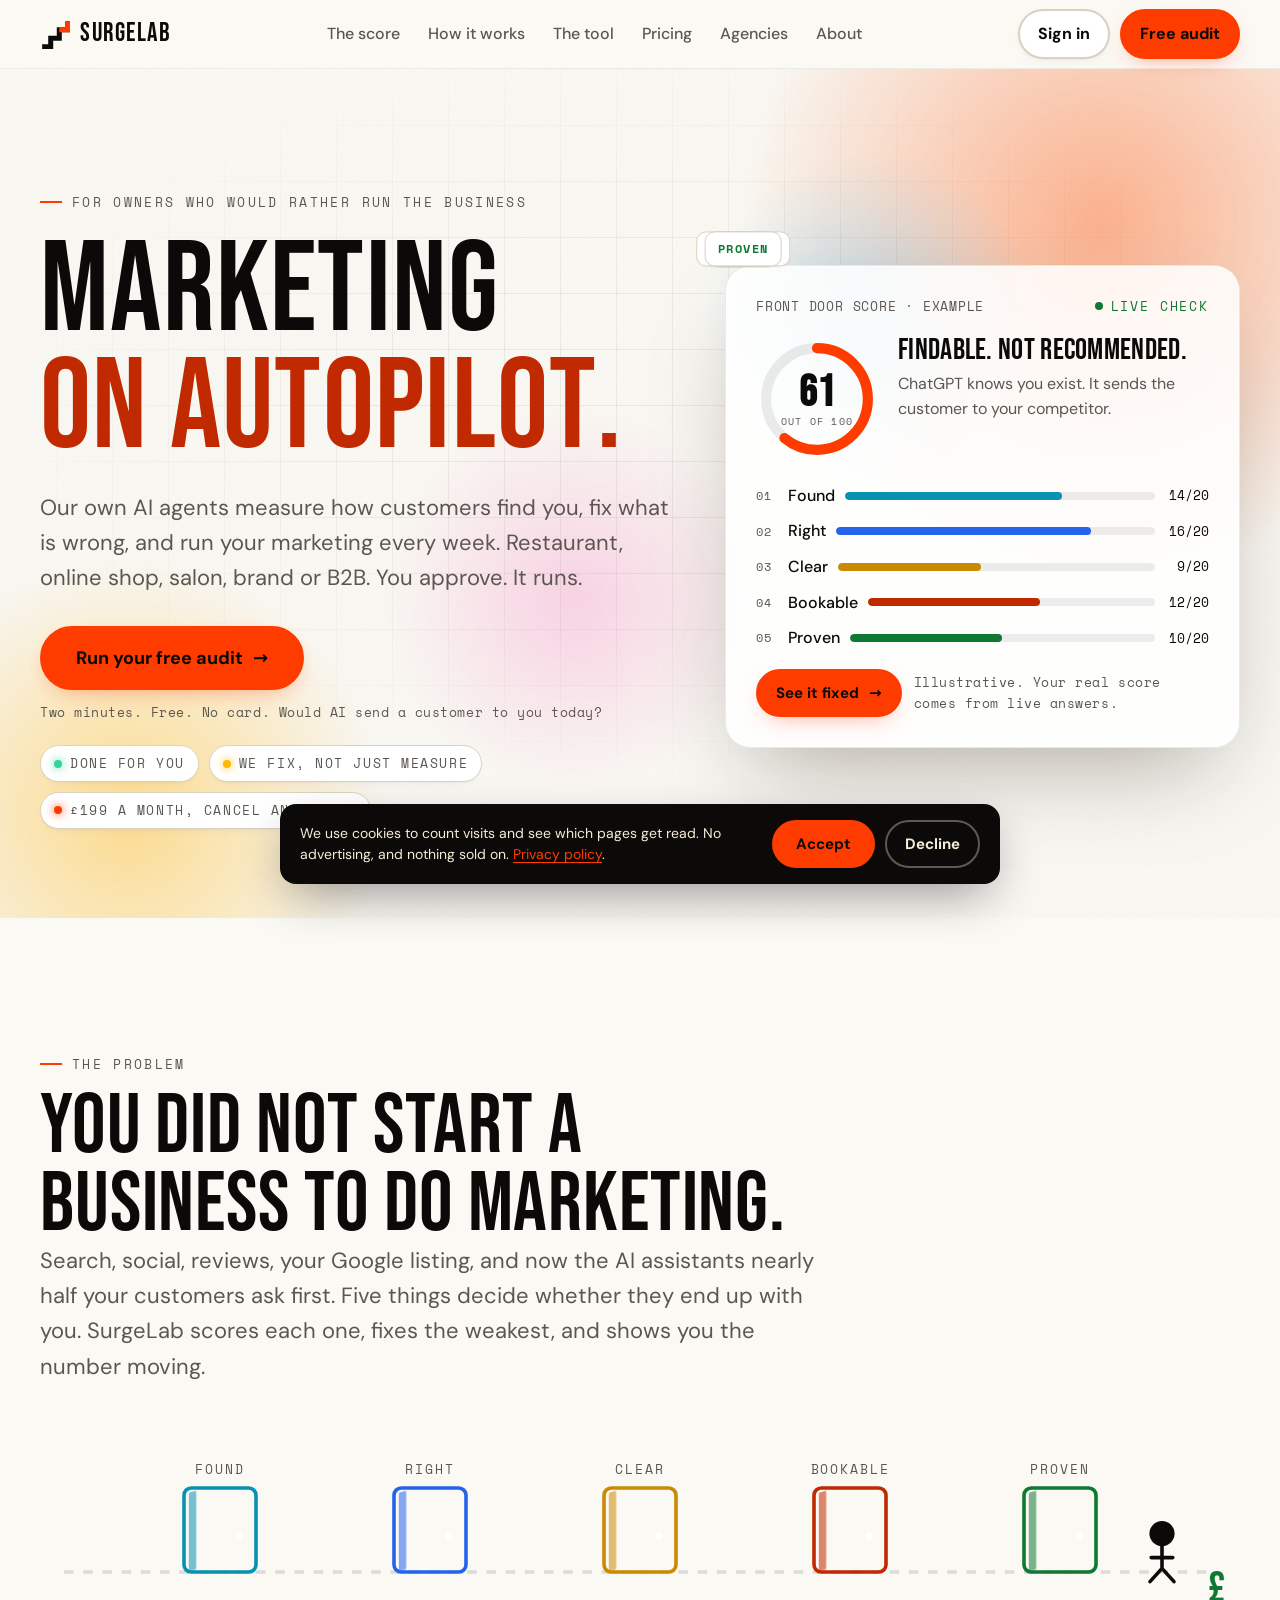
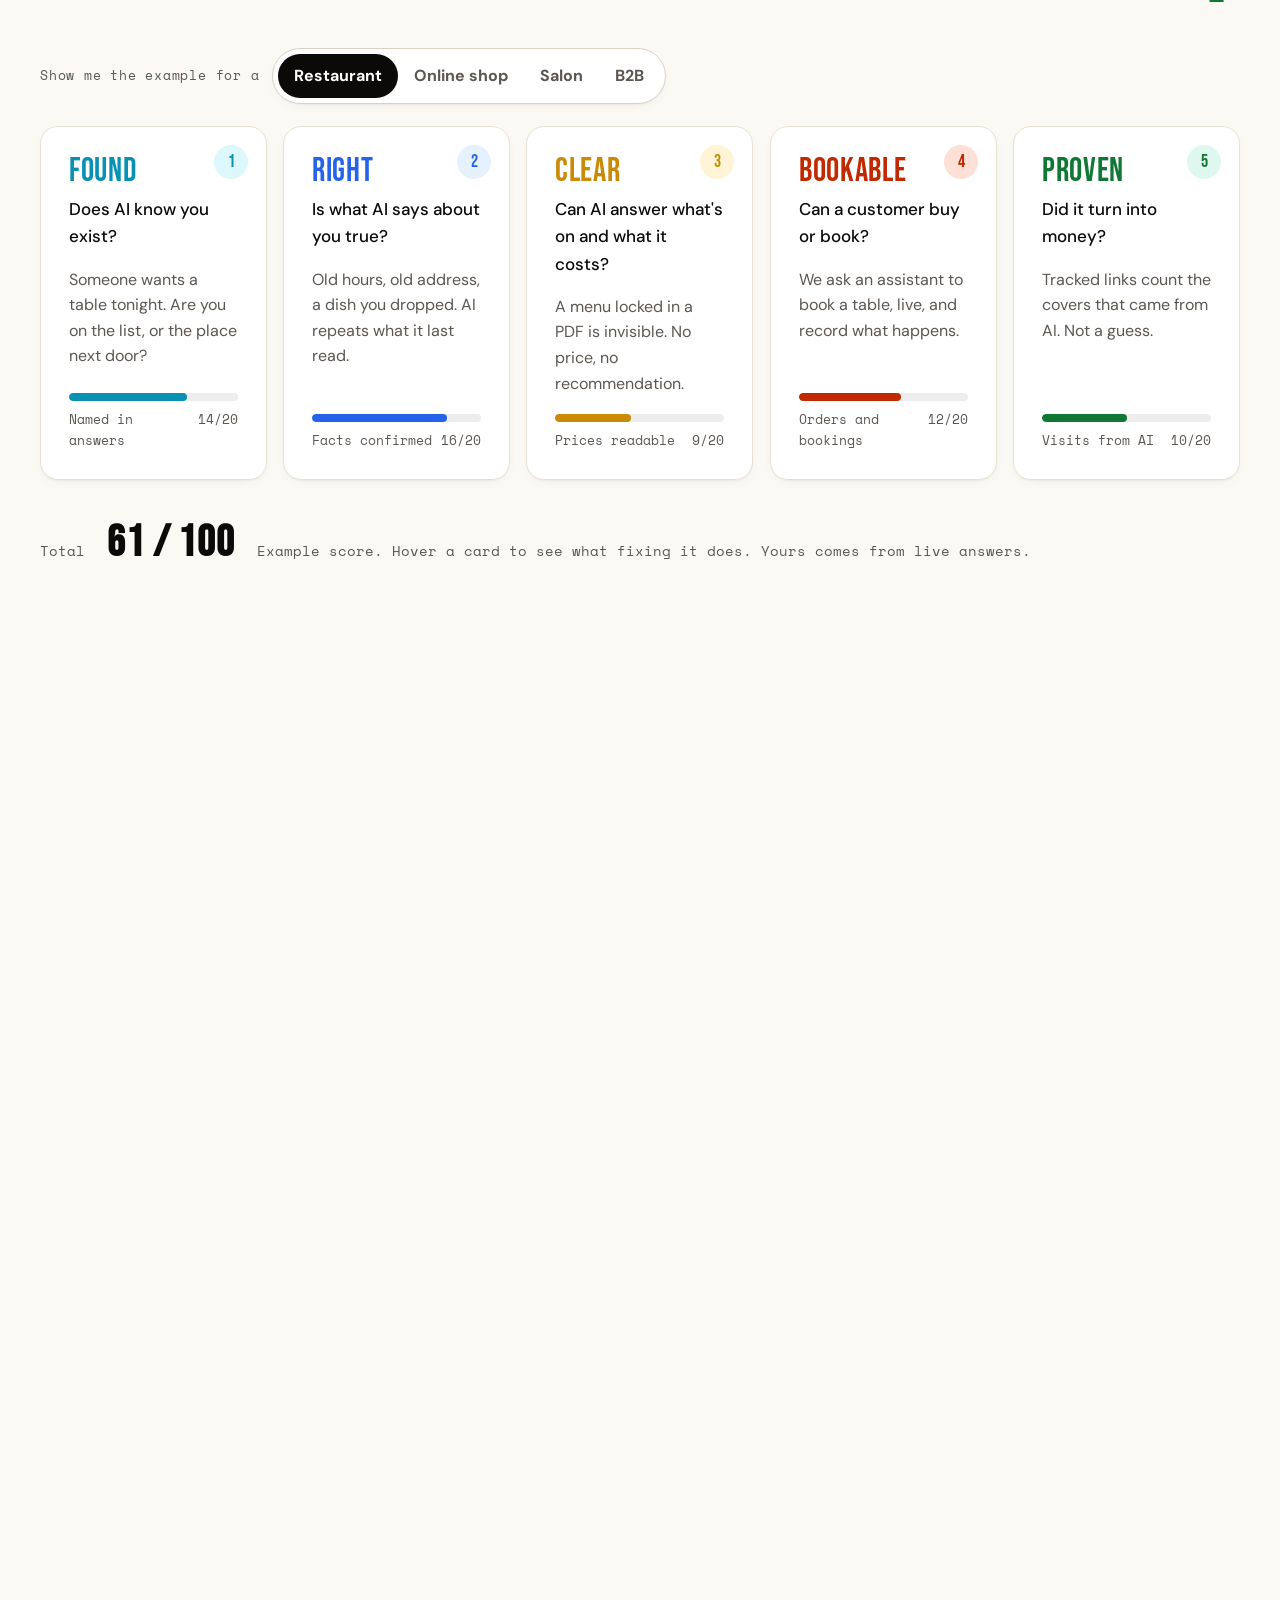
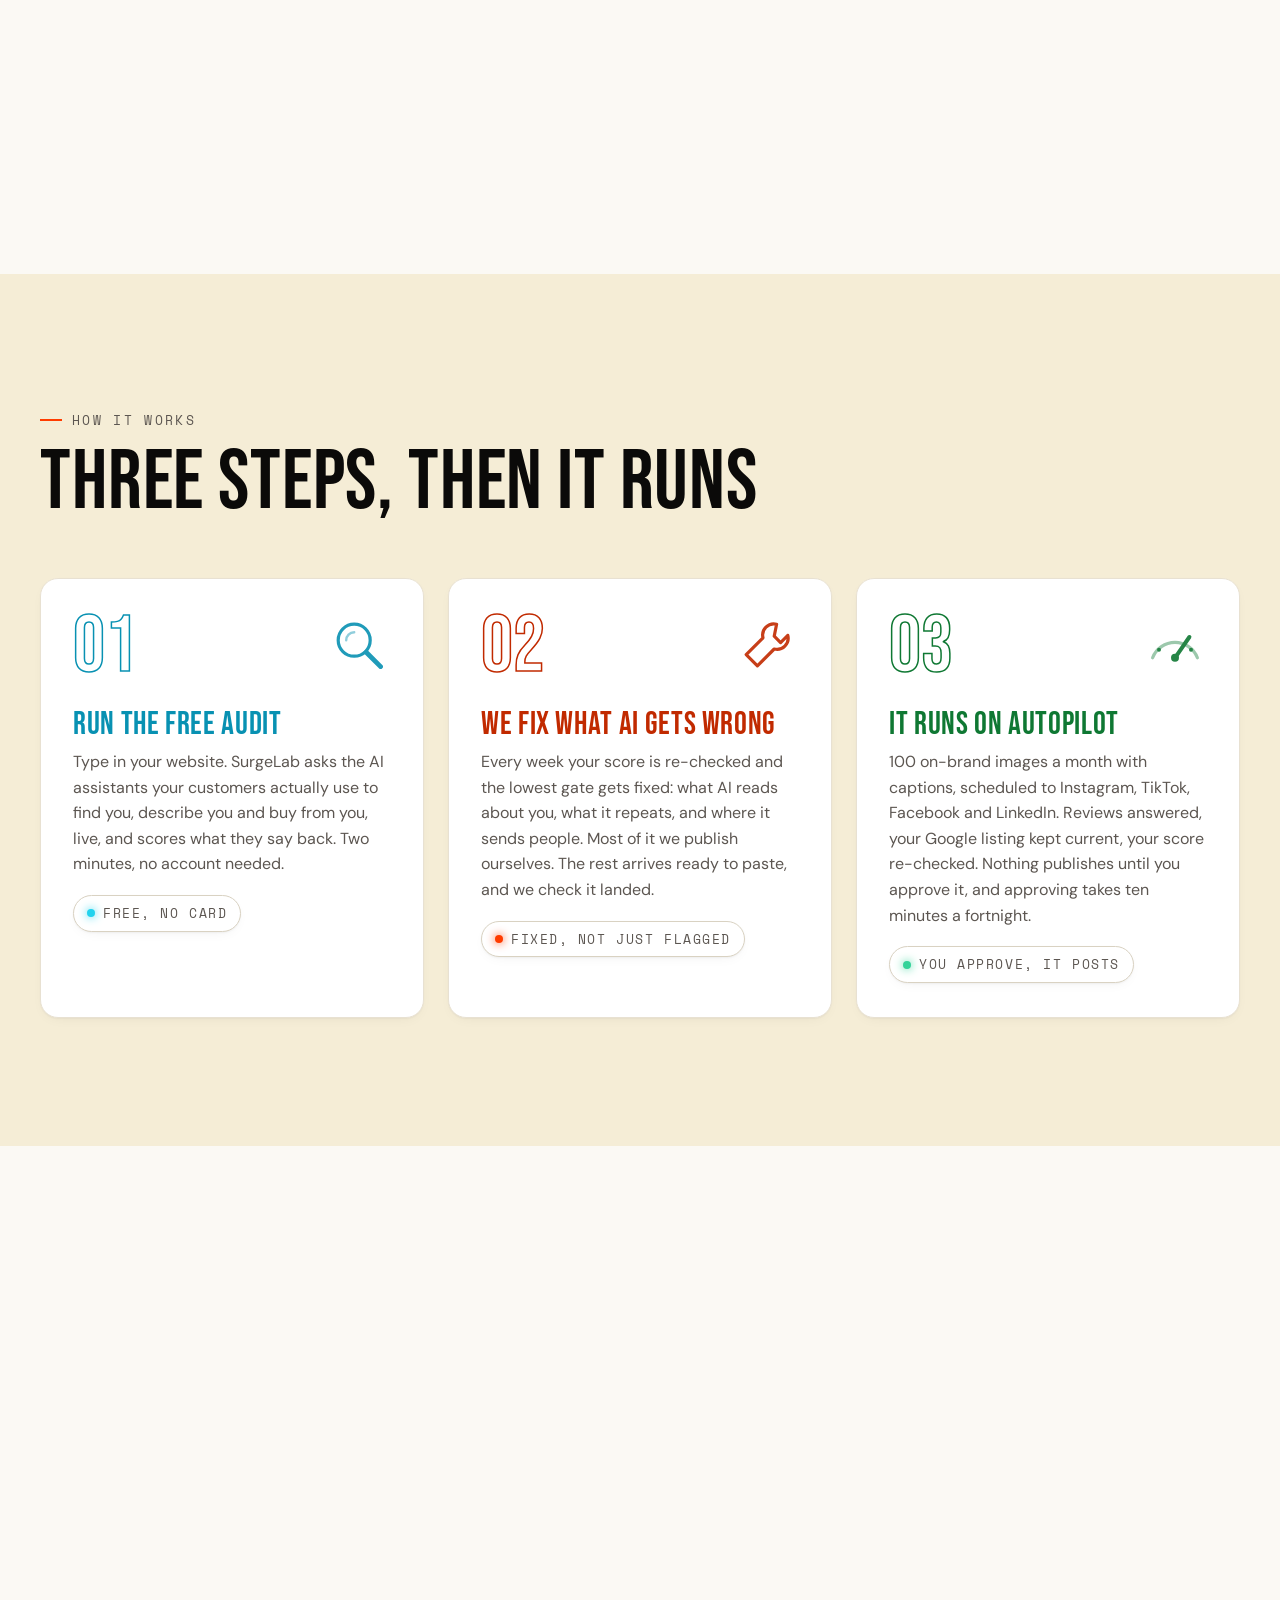
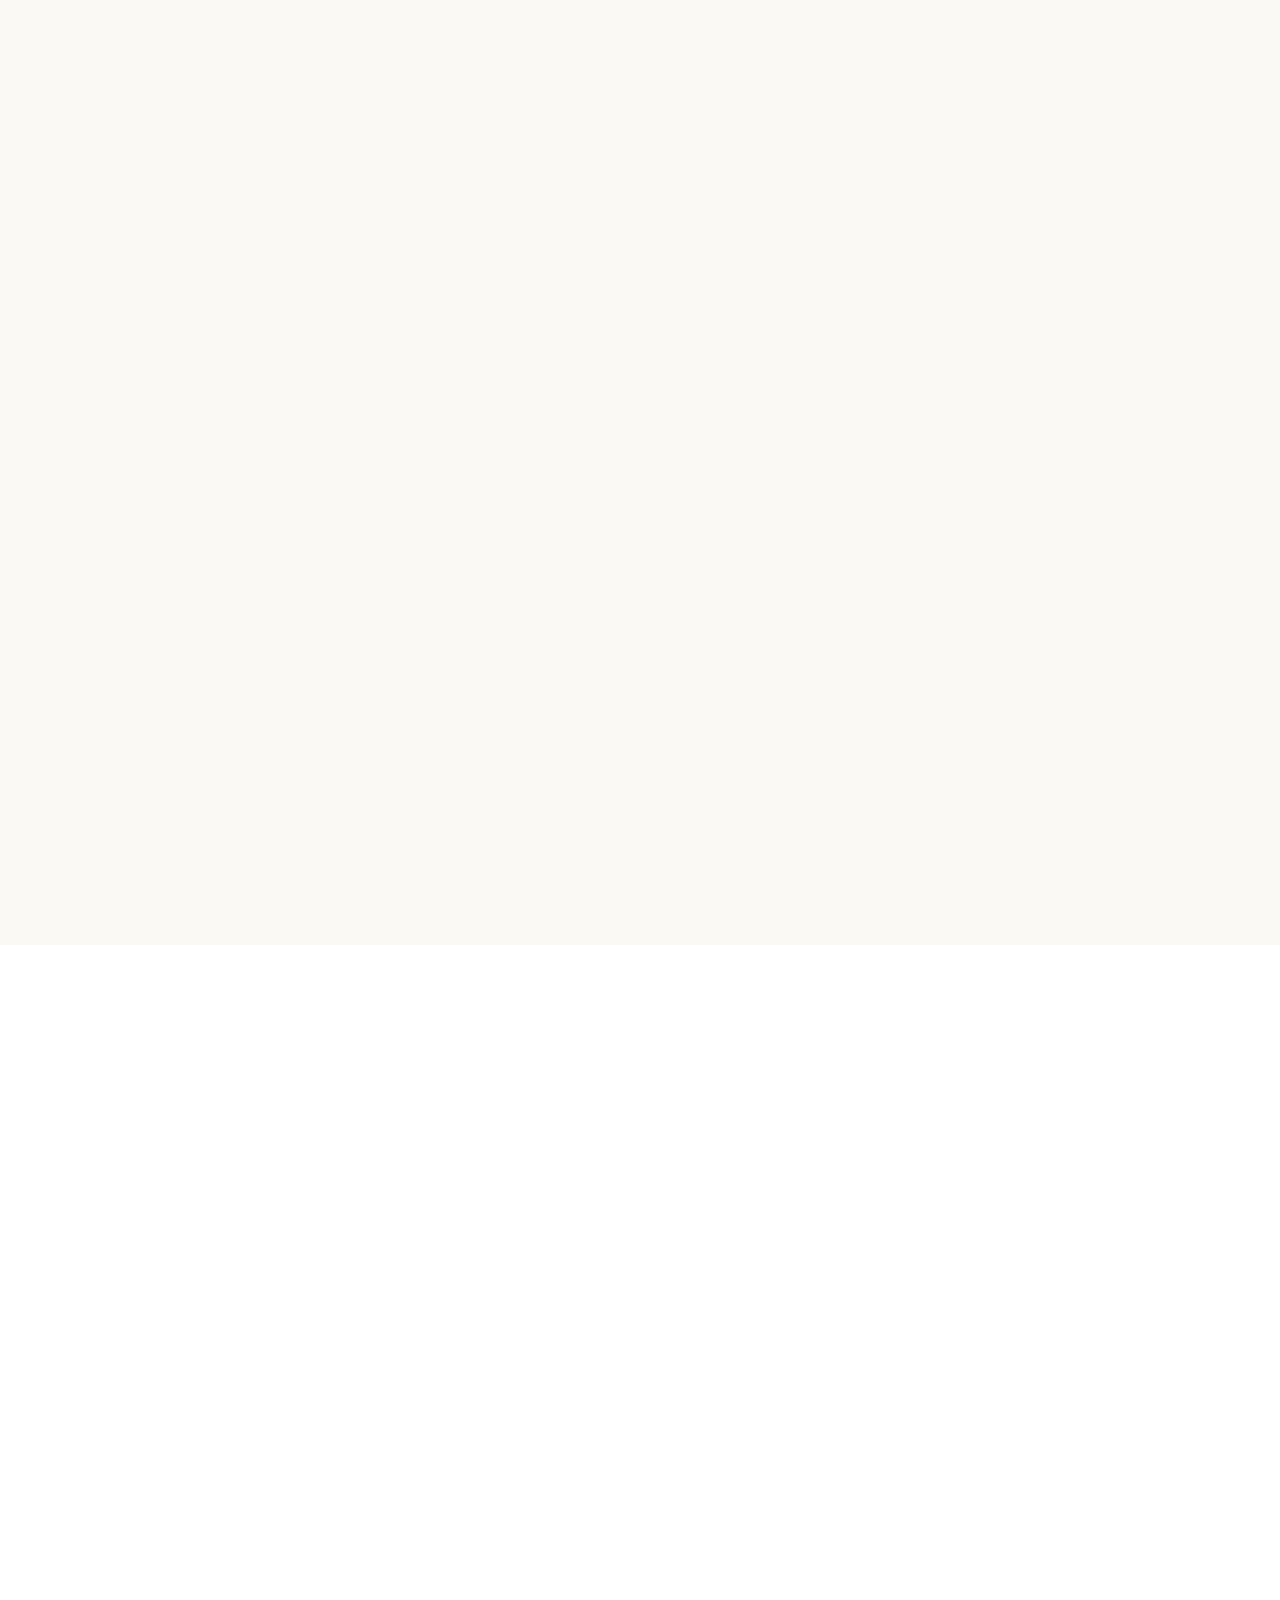
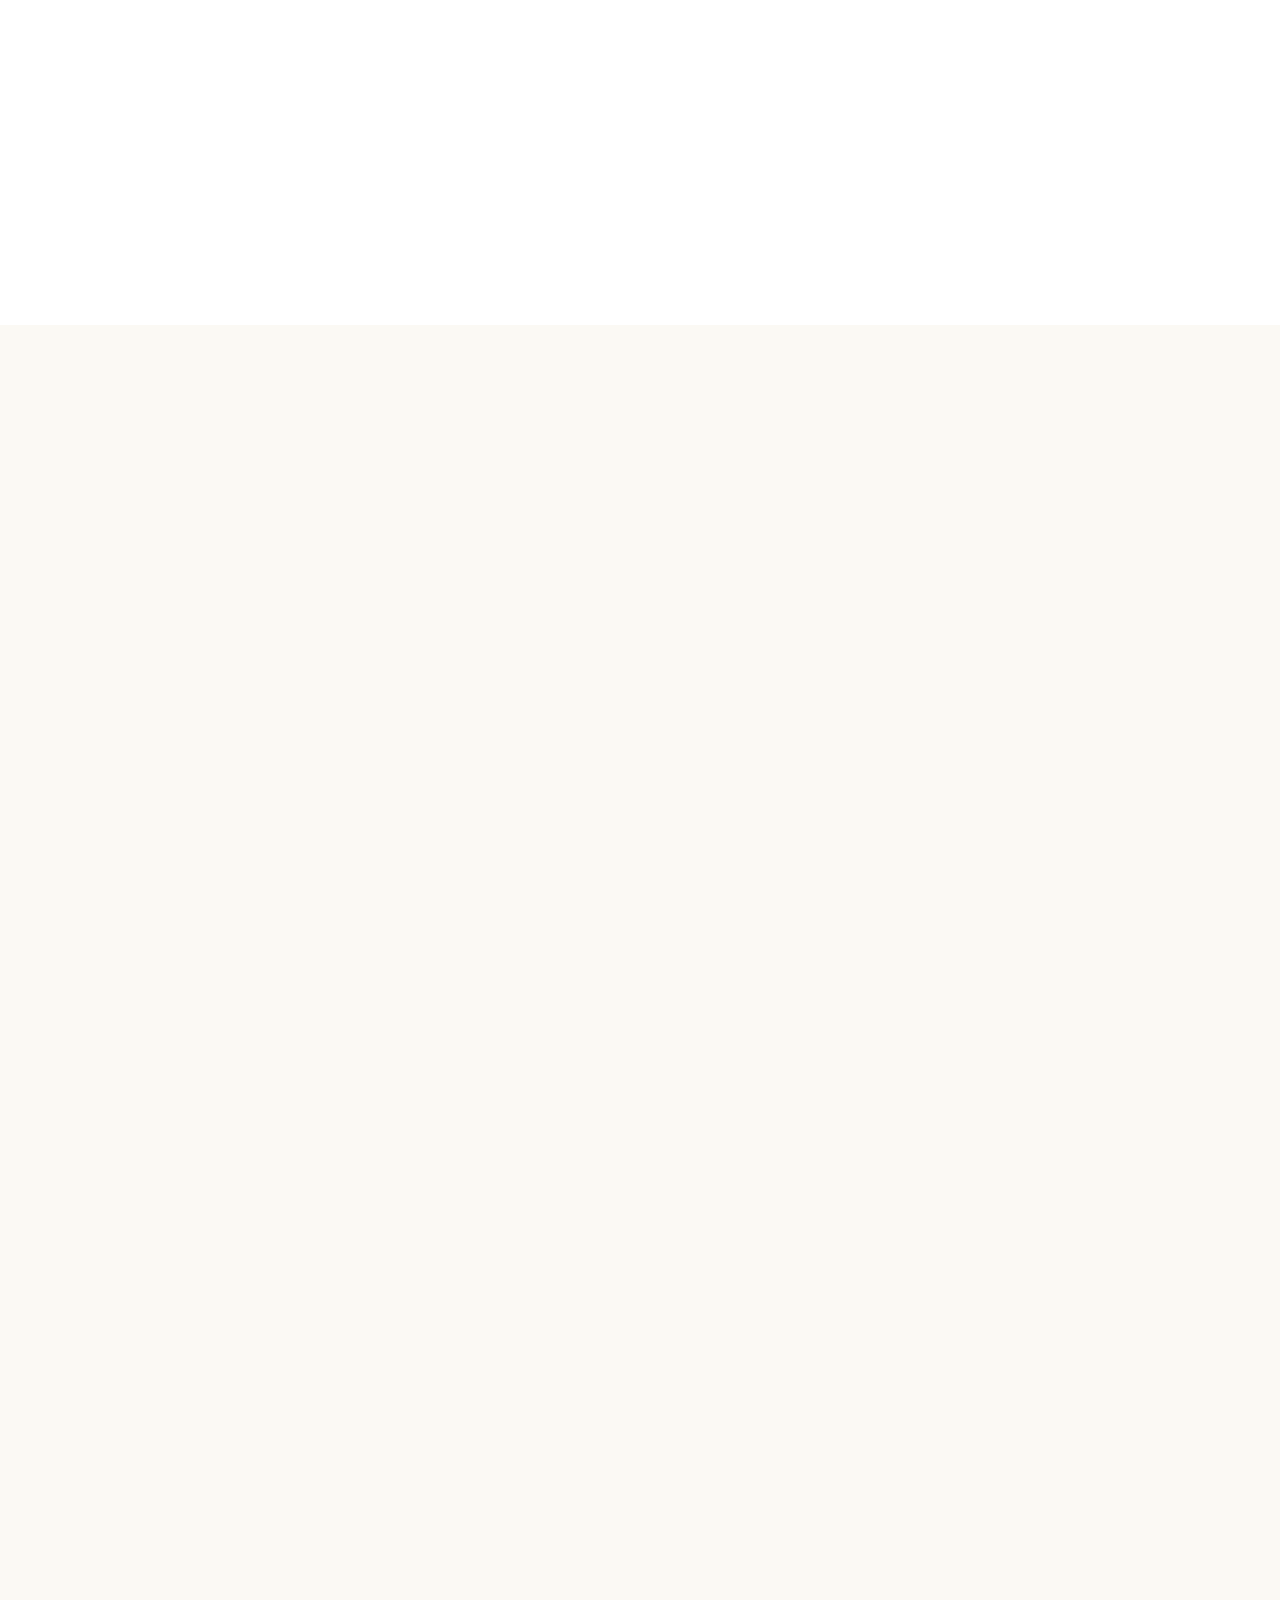
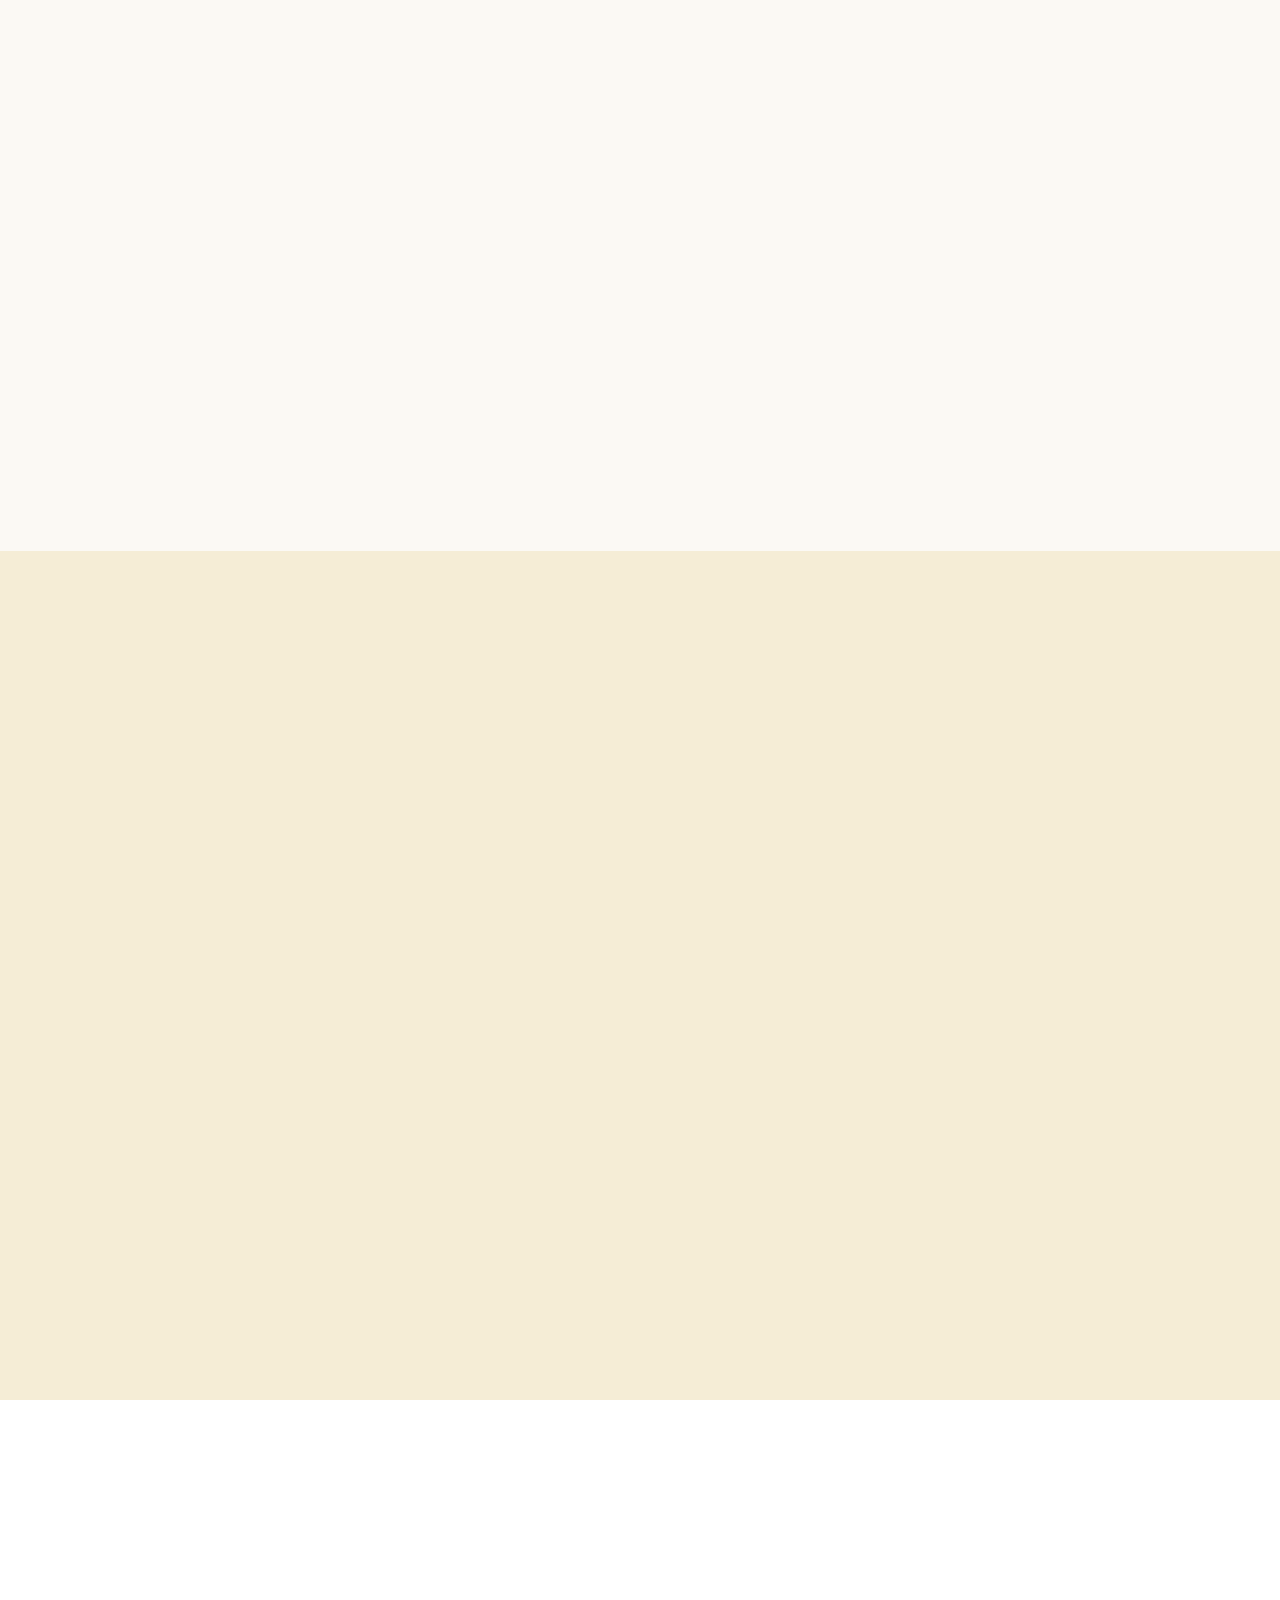
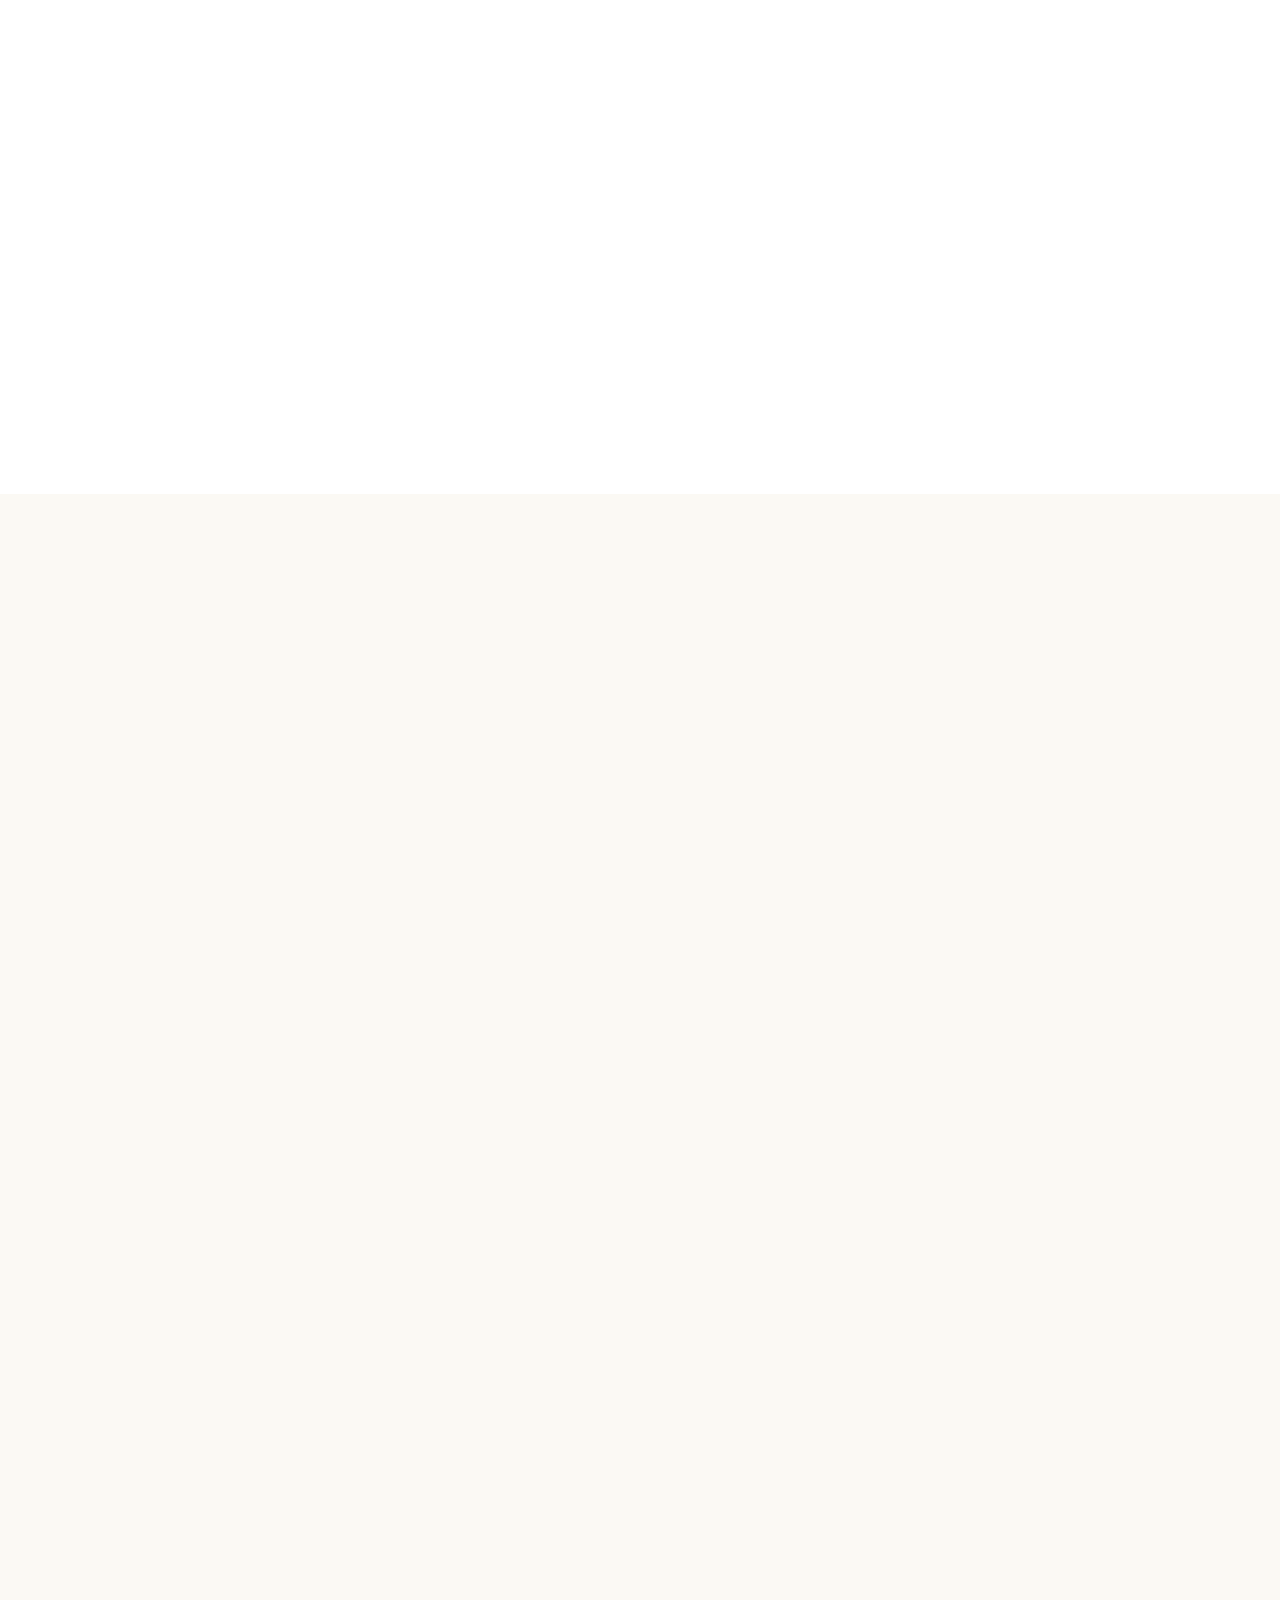
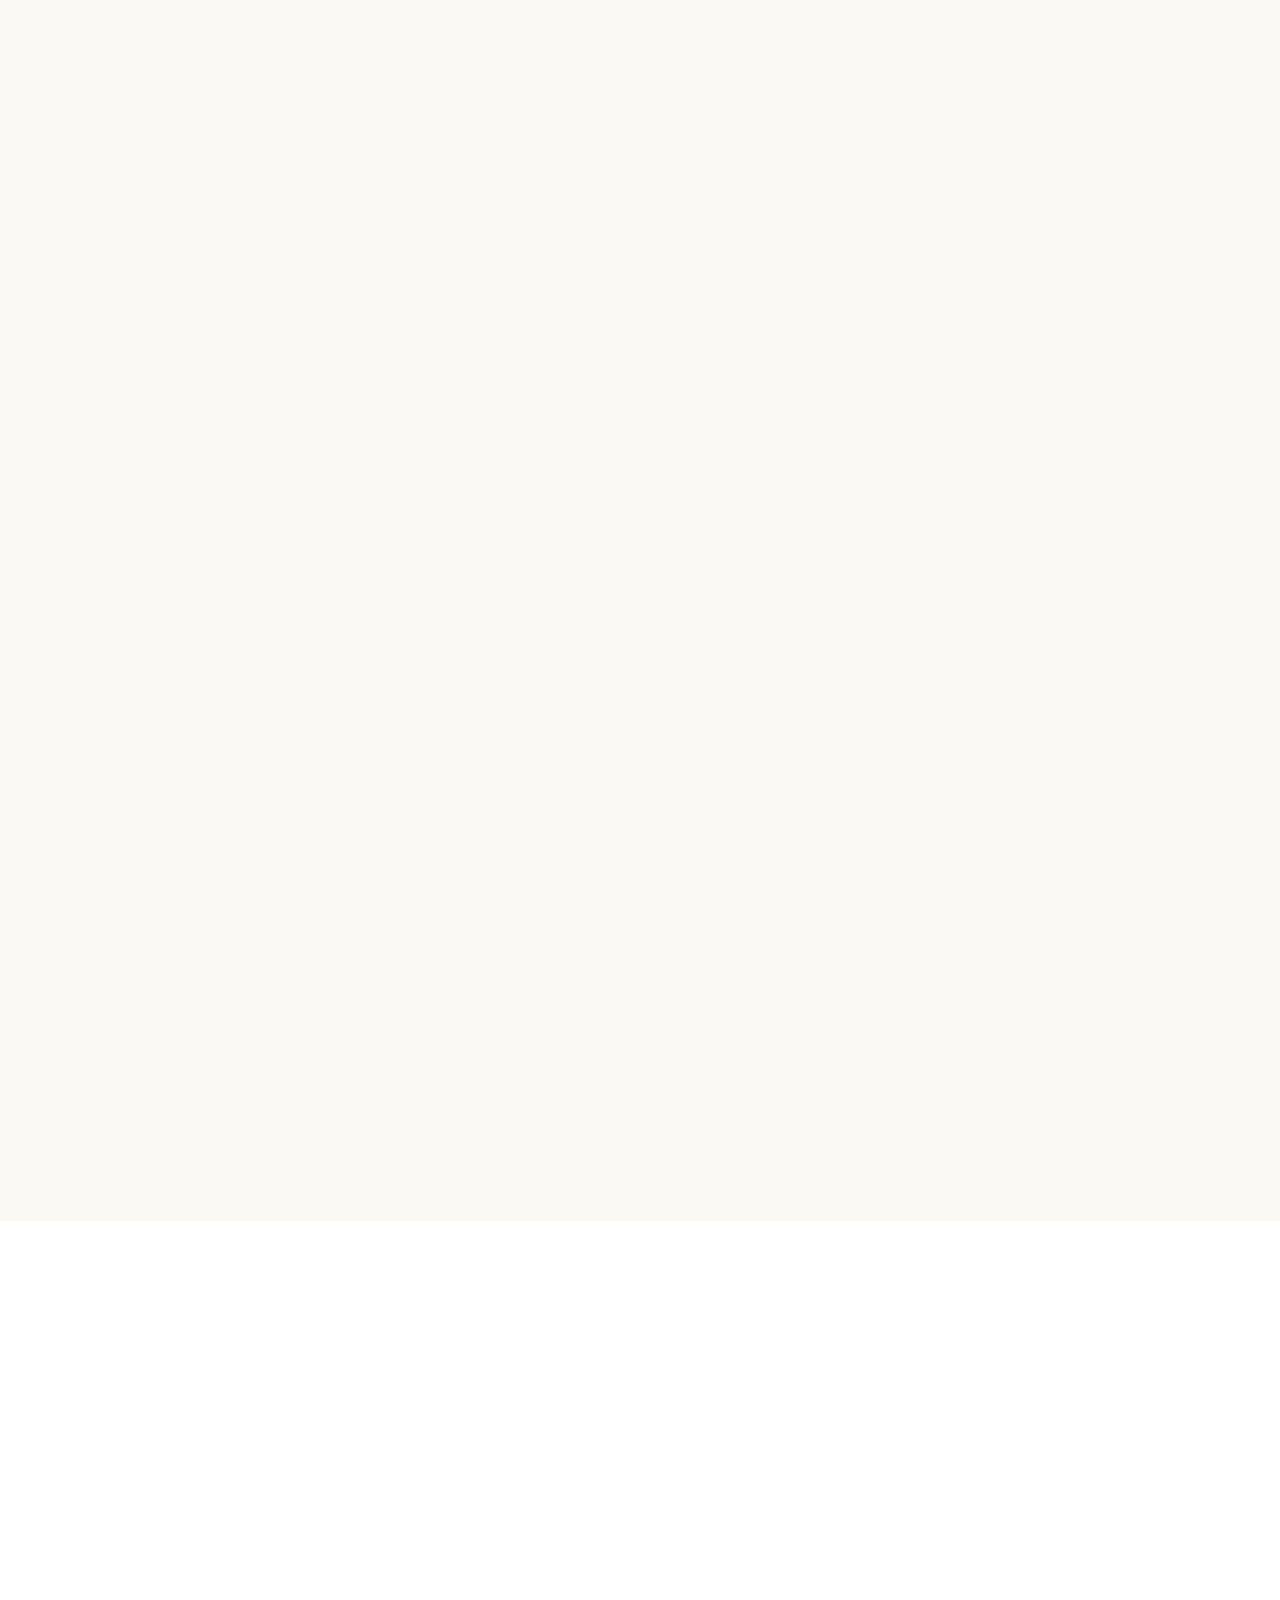
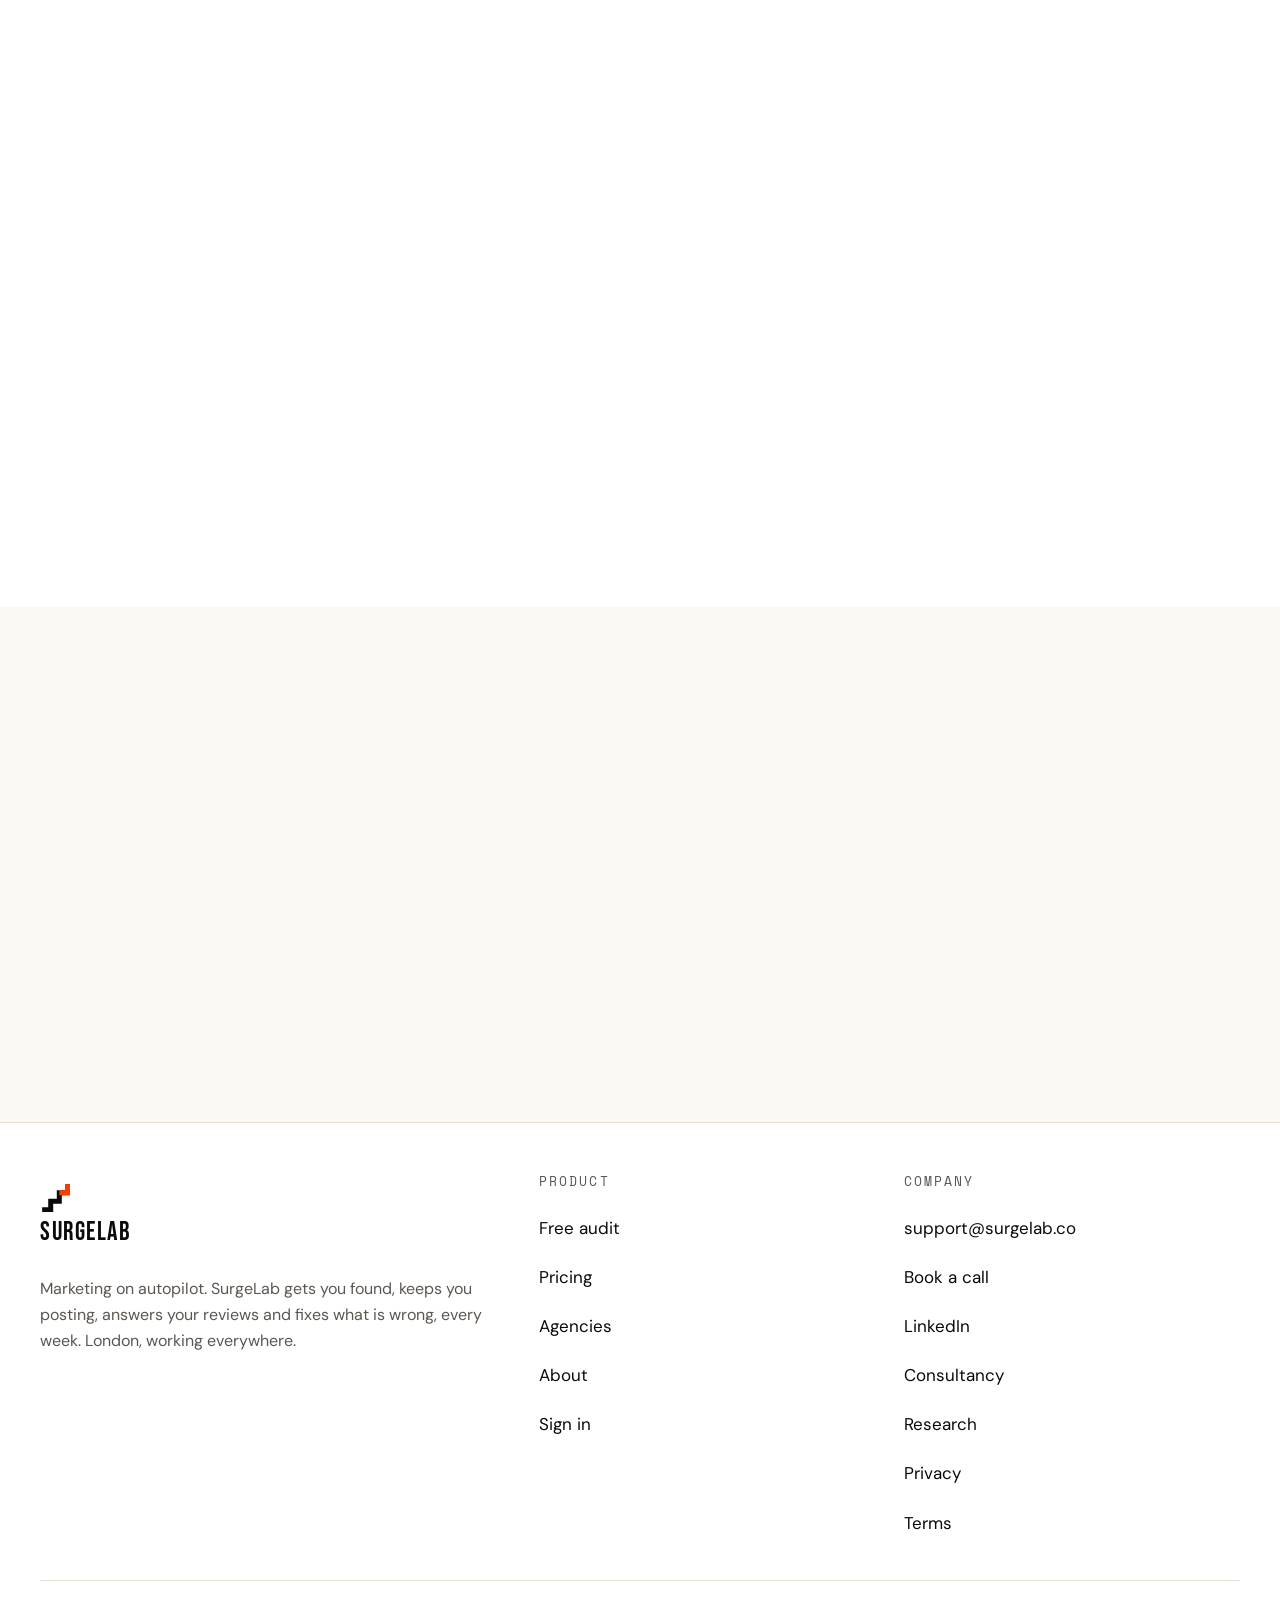
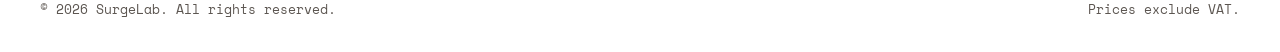
==== commit 0c4c6161: "Do not hand a non-paying visitor the robots.txt fix James: "we cant give a non paying customer robot" ====
--- a/index.html
+++ b/index.html
@@ -36,7 +36,7 @@
     gtag('config','G-MWPDZ9F3QK');
   </script>
   <script async src="https://www.googletagmanager.com/gtag/js?id=G-MWPDZ9F3QK"></script>
-  <link rel="stylesheet" href="/assets/css/site.min.css?v=34ac29a8">
+  <link rel="stylesheet" href="/assets/css/site.min.css?v=62cfa38e">
   <script type="application/ld+json">{
 "@context": "https://schema.org",
 "@graph": [
@@ -47,7 +47,7 @@
 "url": "https://surgelab.co/",
 "logo": "https://surgelab.co/assets/img/icon-tile-dark.svg",
 "email": "support@surgelab.co",
-"description": "SurgeLab is marketing on autopilot for small and mid-sized businesses. Its AI agents check how ChatGPT, Gemini, Perplexity and Claude find, describe and recommend a business, fix what they get wrong, and run its marketing every week: posting, reviews, Google listing and a weekly score out of 100. The customer approves, SurgeLab runs it. Built in London, working with businesses anywhere.",
+"description": "SurgeLab is marketing on autopilot for small and mid-sized businesses. Its AI agents check how ChatGPT, Gemini, Perplexity and Claude find, describe and recommend a business, fix what they get wrong, and run its marketing every week: posting, reviews, Google listing and a weekly score out of 100. The customer approves, SurgeLab runs it. Based in London, working everywhere.",
 "address": {
 "@type": "PostalAddress",
 "addressLocality": "London",
@@ -456,7 +456,7 @@
       <div class="section-head" data-reveal>
         <p class="eyebrow">The problem</p>
         <h2 id="score-title" class="display h2">You did not start a business to do marketing.</h2>
-        <p class="lede">Search, social, reviews, your Google listing, and now the AI assistants nearly half your customers ask first. Five things decide whether they end up with you. We call the total your <strong>Front Door score</strong>: one number out of 100 for how easily a customer can find you, understand you and buy from you. SurgeLab scores each of the five, fixes the weakest, and shows you the number moving.</p>
+        <p class="lede">Search, social, reviews, your Google listing, and now the AI assistants nearly half your customers ask first. Five things decide whether they end up with you. SurgeLab scores each one, fixes the weakest, and shows you the number moving.</p>
       </div>
       <div class="journey" aria-hidden="true" data-reveal>
         <svg viewBox="0 0 1000 150" class="doors">
@@ -725,7 +725,92 @@
     </div>
   </section>
 
+  <!-- ========================================================== AGENTS -->
+  <section class="section" id="agents" aria-labelledby="agents-title">
+    <div class="container">
+      <div class="section-head" data-reveal>
+        <p class="eyebrow">Add-on: AI marketing agents</p>
+        <h2 id="agents-title" class="display h2">Hire a team that never clocks off</h2>
+        <p class="lede">A marketing hire costs thousands a month and works office hours. An agent has one job, does it every day, and shows you what changed.</p>
+      </div>
+      <article class="chief beam" data-reveal>
+        <div class="chief-who">
+          <div class="role"><span>Management</span><span class="lvl">Joins free</span></div>
+          <svg class="bot" viewBox="0 0 64 64" aria-hidden="true" style="--bc:#c12a00"><g class="bot-body" stroke="#c12a00" stroke-width="2.6" fill="#fff"><path d="M32 12l18 10v20l-18 10-18-10V22z"/></g><g class="bot-face" fill="#c12a00" stroke="#c12a00" stroke-width="2.6" stroke-linecap="round"><circle cx="25" cy="31" r="3.2" class="eye"/><circle cx="39" cy="31" r="3.2" class="eye"/><path d="M25 39q7 5 14 0" fill="none"/></g></svg>
+          <h3>The Chief of Staff</h3>
+          <p>Not for hire. The moment you have two or more agents, The Chief of Staff takes charge. It sets each agent a target, checks its work every week and challenges it to prove it earned its place. Anything that cannot show a result gets reported to you.</p>
+          <span class="tag">Free with 2+ agents</span>
+        </div>
+        <div class="chief-chart" aria-hidden="true">
+          <div class="cc-top">Chief of Staff</div>
+          <svg class="cc-lines" viewBox="0 0 300 44" preserveAspectRatio="none"><path d="M150 0v14H50v30"/><path d="M150 0v44"/><path d="M150 0v14h100v30"/></svg>
+          <div class="cc-row">
+            <div class="cc-agent" style="--d: 500ms"><svg class="bot" viewBox="0 0 64 64" aria-hidden="true" style="--bc:#0891b2"><g class="bot-body" stroke="#0891b2" stroke-width="2.6" fill="#fff"><path d="M32 16V8"/><circle cx="32" cy="7" r="3" class="ant"/><circle cx="32" cy="32" r="18"/></g><g class="bot-face" fill="#0891b2" stroke="#0891b2" stroke-width="2.6" stroke-linecap="round"><rect x="21" y="27" width="8" height="8" rx="2" class="eye"/><rect x="35" y="27" width="8" height="8" rx="2" class="eye"/><path d="M25 39q7 5 14 0" fill="none"/></g></svg><b>Nearby</b><em class="ok">Target met</em></div>
+            <div class="cc-agent" style="--d: 700ms"><svg class="bot" viewBox="0 0 64 64" aria-hidden="true" style="--bc:#ca8a04"><g class="bot-body" stroke="#ca8a04" stroke-width="2.6" fill="#fff"><path d="M26 16l2-6h8l2 6" fill="none"/><path d="M20 14h24l8 12v14a8 8 0 0 1-8 8H20a8 8 0 0 1-8-8V26z"/></g><g class="bot-face" fill="#ca8a04" stroke="#ca8a04" stroke-width="2.6" stroke-linecap="round"><circle cx="32" cy="31" r="6" fill="#fff" stroke="none"/><circle cx="33" cy="31" r="2.6" class="eye"/><path d="M25 39q7 5 14 0" fill="none"/></g></svg><b>Your Reputation</b><em class="ok">Proved it</em></div>
+            <div class="cc-agent" style="--d: 900ms"><svg class="bot" viewBox="0 0 64 64" aria-hidden="true" style="--bc:#be185d"><g class="bot-body" stroke="#be185d" stroke-width="2.6" fill="#fff"><rect x="8" y="26" width="5" height="12" rx="2"/><rect x="51" y="26" width="5" height="12" rx="2"/><rect x="14" y="16" width="36" height="32" rx="9"/></g><g class="bot-face" fill="#be185d" stroke="#be185d" stroke-width="2.6" stroke-linecap="round"><circle cx="25" cy="31" r="4.5" fill="#fff" stroke="none"/><circle cx="39" cy="31" r="4.5" fill="#fff" stroke="none"/><circle cx="26" cy="31" r="2" class="eye"/><circle cx="40" cy="31" r="2" class="eye"/><path d="M25 39q7 5 14 0" fill="none"/></g></svg><b>The Photographer</b><em class="warn">Challenged</em></div>
+          </div>
+          <p class="cc-note">Every week: what changed, what it cost, keep or let go.</p>
+        </div>
+      </article>
+      <div class="sowhat" data-stagger="first">
+        <article class="card card-accent" style="--accent: var(--cyan); --accent-ink: var(--cyan-ink)"><b>One job each</b><p>No agent is asked to do everything, so each one is very good at its thing. You judge it on what changed, not on effort.</p></article>
+        <article class="card card-accent" style="--accent: var(--amber); --accent-ink: var(--amber-ink)"><b>Audition before you hire</b><p>Ask any agent what it would do for your business. It answers from your real situation, then you decide.</p></article>
+        <article class="card card-accent" style="--accent: var(--green); --accent-ink: var(--green-ink)"><b>Kept in check</b><p>Every agent reports what changed and what it cost, and The Chief of Staff checks the claim. Keep the ones that pay for themselves. Let the rest go.</p></article>
+      </div>
+      <p class="mono muted" style="margin: 28px 0 6px">A few of the 25 on the roster. Swipe, or drag, to meet them.</p>
+      <div class="agents-scroller" data-stagger="first">
+        <article class="card card-accent agent" style="--accent: var(--cyan); --accent-ink: var(--cyan-ink)"><div class="role"><span>Intelligence</span><span class="lvl">LVL 01</span></div><svg class="bot" viewBox="0 0 64 64" aria-hidden="true" style="--bc:#0891b2"><g class="bot-body" stroke="#0891b2" stroke-width="2.6" fill="#fff"><rect x="8" y="26" width="5" height="12" rx="2"/><rect x="51" y="26" width="5" height="12" rx="2"/><rect x="14" y="16" width="36" height="32" rx="9"/></g><g class="bot-face" fill="#0891b2" stroke="#0891b2" stroke-width="2.6" stroke-linecap="round"><path d="M21 32q4-5 8 0M35 32q4-5 8 0" fill="none" class="eye-arc"/><path d="M25 39q7 5 14 0" fill="none"/></g></svg><h3>The Mystery Shopper</h3><p>More of the customers who nearly chose you actually do.</p><button class="hire" type="button" aria-pressed="false" data-agent="The Mystery Shopper">Hire</button></article>
+        <article class="card card-accent agent" style="--accent: var(--amber); --accent-ink: var(--amber-ink)"><div class="role"><span>Front of house</span><span class="lvl">LVL 03</span></div><svg class="bot" viewBox="0 0 64 64" aria-hidden="true" style="--bc:#ca8a04"><g class="bot-body" stroke="#ca8a04" stroke-width="2.6" fill="#fff"><path d="M26 16l2-6h8l2 6" fill="none"/><path d="M20 14h24l8 12v14a8 8 0 0 1-8 8H20a8 8 0 0 1-8-8V26z"/></g><g class="bot-face" fill="#ca8a04" stroke="#ca8a04" stroke-width="2.6" stroke-linecap="round"><circle cx="32" cy="31" r="6" fill="#fff" stroke="none"/><circle cx="33" cy="31" r="2.6" class="eye"/><path d="M25 39q7 5 14 0" fill="none"/></g></svg><h3>Your Reputation</h3><p>Every review answered in your voice, before you have even seen it.</p><button class="hire" type="button" aria-pressed="false" data-agent="Your Reputation">Hire</button></article>
+        <article class="card card-accent agent" style="--accent: var(--blue); --accent-ink: var(--blue-ink)"><div class="role"><span>Search</span><span class="lvl">LVL 04</span></div><svg class="bot" viewBox="0 0 64 64" aria-hidden="true" style="--bc:#2563eb"><g class="bot-body" stroke="#2563eb" stroke-width="2.6" fill="#fff"><path d="M22 16l-4-7M42 16l4-7"/><circle cx="17" cy="8" r="2.5" class="ant"/><circle cx="47" cy="8" r="2.5" class="ant"/><rect x="12" y="18" width="40" height="28" rx="14"/></g><g class="bot-face" fill="#2563eb" stroke="#2563eb" stroke-width="2.6" stroke-linecap="round"><circle cx="25" cy="31" r="3.2" class="eye"/><circle cx="39" cy="31" r="3.2" class="eye"/><path d="M25 39q7 5 14 0" fill="none"/></g></svg><h3>The Answer Machine</h3><p>Your name comes up when someone asks an AI for a business like yours.</p><button class="hire" type="button" aria-pressed="false" data-agent="The Answer Machine">Hire</button></article>
+        <article class="card card-accent agent" style="--accent: var(--blue); --accent-ink: var(--blue-ink)"><div class="role"><span>Search</span><span class="lvl">LVL 05</span></div><svg class="bot" viewBox="0 0 64 64" aria-hidden="true" style="--bc:#2563eb"><g class="bot-body" stroke="#2563eb" stroke-width="2.6" fill="#fff"><path d="M32 12l18 10v20l-18 10-18-10V22z"/></g><g class="bot-face" fill="#2563eb" stroke="#2563eb" stroke-width="2.6" stroke-linecap="round"><rect x="20" y="28" width="24" height="7" rx="3.5" class="eye"/><path d="M25 39q7 5 14 0" fill="none"/></g></svg><h3>The Local Fixer</h3><p>Your Google listing stays sharp without you touching it.</p><button class="hire" type="button" aria-pressed="false" data-agent="The Local Fixer">Hire</button></article>
+        <article class="card card-accent agent" style="--accent: var(--pink); --accent-ink: var(--pink-ink)"><div class="role"><span>Creative</span><span class="lvl">LVL 01</span></div><svg class="bot" viewBox="0 0 64 64" aria-hidden="true" style="--bc:#be185d"><g class="bot-body" stroke="#be185d" stroke-width="2.6" fill="#fff"><rect x="8" y="26" width="5" height="12" rx="2"/><rect x="51" y="26" width="5" height="12" rx="2"/><rect x="14" y="16" width="36" height="32" rx="9"/></g><g class="bot-face" fill="#be185d" stroke="#be185d" stroke-width="2.6" stroke-linecap="round"><circle cx="25" cy="31" r="4.5" fill="#fff" stroke="none"/><circle cx="39" cy="31" r="4.5" fill="#fff" stroke="none"/><circle cx="26" cy="31" r="2" class="eye"/><circle cx="40" cy="31" r="2" class="eye"/><path d="M25 39q7 5 14 0" fill="none"/></g></svg><h3>The Photographer</h3><p>A fortnight of posts from the photos already on your phone.</p><button class="hire" type="button" aria-pressed="false" data-agent="The Photographer">Hire</button></article>
+        <article class="card card-accent agent" style="--accent: var(--orange); --accent-ink: var(--orange-ink)"><div class="role"><span>Sales</span><span class="lvl">LVL 03</span></div><svg class="bot" viewBox="0 0 64 64" aria-hidden="true" style="--bc:#c12a00"><g class="bot-body" stroke="#c12a00" stroke-width="2.6" fill="#fff"><path d="M26 16l2-6h8l2 6" fill="none"/><path d="M20 14h24l8 12v14a8 8 0 0 1-8 8H20a8 8 0 0 1-8-8V26z"/></g><g class="bot-face" fill="#c12a00" stroke="#c12a00" stroke-width="2.6" stroke-linecap="round"><rect x="21" y="27" width="8" height="8" rx="2" class="eye"/><rect x="35" y="27" width="8" height="8" rx="2" class="eye"/><path d="M25 39q7 5 14 0" fill="none"/></g></svg><h3>The Emailer</h3><p>Quiet customers come back.</p><button class="hire" type="button" aria-pressed="false" data-agent="The Emailer">Hire</button></article>
+        <a class="card agent agent-more" href="https://socialtool.surgelab.co/login"><div class="role"><span>The rest of the roster</span><span class="lvl">+19</span></div><div class="more-bots" aria-hidden="true"><svg class="bot" viewBox="0 0 64 64" aria-hidden="true" style="--bc:#0891b2"><g class="bot-body" stroke="#0891b2" stroke-width="2.6" fill="#fff"><path d="M32 16V8"/><circle cx="32" cy="7" r="3" class="ant"/><circle cx="32" cy="32" r="18"/></g><g class="bot-face" fill="#0891b2" stroke="#0891b2" stroke-width="2.6" stroke-linecap="round"><circle cx="25" cy="31" r="4.5" fill="#fff" stroke="none"/><circle cx="39" cy="31" r="4.5" fill="#fff" stroke="none"/><circle cx="26" cy="31" r="2" class="eye"/><circle cx="40" cy="31" r="2" class="eye"/><path d="M25 39q7 5 14 0" fill="none"/></g></svg><svg class="bot" viewBox="0 0 64 64" aria-hidden="true" style="--bc:#be185d"><g class="bot-body" stroke="#be185d" stroke-width="2.6" fill="#fff"><path d="M22 16l-4-7M42 16l4-7"/><circle cx="17" cy="8" r="2.5" class="ant"/><circle cx="47" cy="8" r="2.5" class="ant"/><rect x="12" y="18" width="40" height="28" rx="14"/></g><g class="bot-face" fill="#be185d" stroke="#be185d" stroke-width="2.6" stroke-linecap="round"><rect x="21" y="27" width="8" height="8" rx="2" class="eye"/><rect x="35" y="27" width="8" height="8" rx="2" class="eye"/><path d="M25 39q7 5 14 0" fill="none"/></g></svg><svg class="bot" viewBox="0 0 64 64" aria-hidden="true" style="--bc:#0f7833"><g class="bot-body" stroke="#0f7833" stroke-width="2.6" fill="#fff"><path d="M26 16l2-6h8l2 6" fill="none"/><path d="M20 14h24l8 12v14a8 8 0 0 1-8 8H20a8 8 0 0 1-8-8V26z"/></g><g class="bot-face" fill="#0f7833" stroke="#0f7833" stroke-width="2.6" stroke-linecap="round"><circle cx="25" cy="31" r="4.5" fill="#fff" stroke="none"/><circle cx="39" cy="31" r="4.5" fill="#fff" stroke="none"/><circle cx="26" cy="31" r="2" class="eye"/><circle cx="40" cy="31" r="2" class="eye"/><path d="M25 39q7 5 14 0" fill="none"/></g></svg></div><h3>And 19 more</h3><p>Nineteen more cover the rest. Meet the whole team inside the tool.</p><span class="tag">Sign in to meet them</span></a>
+      </div>
+      <div class="team card" id="team" data-reveal>
+        <div class="team-head">
+          <div><p class="eyebrow" style="margin-bottom: 6px">Your team</p><b class="team-count" aria-live="polite">Nobody hired yet</b></div>
+          <p class="mono muted">Tap Hire on any agent. Hire two and watch who turns up.</p>
+        </div>
+        <div class="team-slots" aria-live="polite"></div>
+        <div class="team-chief" hidden>
+          <svg class="bot" viewBox="0 0 64 64" aria-hidden="true" style="--bc:#c12a00"><g class="bot-body" stroke="#c12a00" stroke-width="2.6" fill="#fff"><path d="M32 12l18 10v20l-18 10-18-10V22z"/></g><g class="bot-face" fill="#c12a00" stroke="#c12a00" stroke-width="2.6" stroke-linecap="round"><circle cx="25" cy="31" r="3.2" class="eye"/><circle cx="39" cy="31" r="3.2" class="eye"/><path d="M25 39q7 5 14 0" fill="none"/></g></svg>
+          <div><b>The Chief of Staff joined. Free.</b><p>Two agents is a team, so the manager turned up on its own. From here it sets their targets and checks their work every week.</p></div>
+        </div>
+        <div class="team-cta" hidden><a class="btn" href="/#pricing">Start with this team</a><span class="mono muted">Agents are an add-on to the plan. You hire them inside the tool.</span></div>
+      </div>
+    </div>
+  </section>
+
   <!-- ============================================================ QUIZ -->
+
+  <!-- =========================================================== VIDEO -->
+  <section class="section section-tint" id="video" aria-labelledby="video-title">
+    <div class="container video-feature">
+      <div data-reveal="left">
+        <p class="eyebrow">Add-on: video</p>
+        <h2 id="video-title" class="display h2">Video that is unmistakably you</h2>
+        <p class="lede" style="margin-bottom: 22px">Most AI video wanders: the logo drifts, the colours shift. Ours holds. Watch our own mark stay put on concrete, glass, canvas and a phone screen.</p>
+        <ul class="checklist" style="--accent: var(--pink); --accent-ink: var(--pink-ink)">
+          <li><span class="tick" aria-hidden="true"><svg width="14" height="14" viewBox="0 0 24 24" fill="none" stroke="currentColor" stroke-width="3"><path d="M5 12l5 5L20 7"/></svg></span><div><b>The best model, chosen for you</b><span>The AI picks the strongest video model for each shot automatically. You never have to choose, or even know their names.</span></div></li>
+          <li><span class="tick" aria-hidden="true"><svg width="14" height="14" viewBox="0 0 24 24" fill="none" stroke="currentColor" stroke-width="3"><path d="M5 12l5 5L20 7"/></svg></span><div><b>Asset lock</b><span>Your logo, your products, your colours and your faces stay exactly yours in every frame. A clip is yours before anyone reads the caption.</span></div></li>
+          <li><span class="tick" aria-hidden="true"><svg width="14" height="14" viewBox="0 0 24 24" fill="none" stroke="currentColor" stroke-width="3"><path d="M5 12l5 5L20 7"/></svg></span><div><b>Nothing for you to do</b><span>No prompts to write, no settings to learn. Say what the clip is for, approve it, it posts. A failed clip refunds itself.</span></div></li>
+        </ul>
+      </div>
+      <div class="lock" data-reveal="right">
+        <div class="phone" role="img" aria-label="SurgeLab logo animation: the same mark on a concrete-set card, a glass slab and a phone app icon">
+          <video class="lazy-video" muted playsinline loop preload="none" poster="/assets/video/logomotion-poster.webp" width="540" height="960">
+            <source data-src="/assets/video/logomotion.webm" type="video/webm">
+            <source data-src="/assets/video/logomotion.mp4" type="video/mp4">
+          </video>
+        </div>
+        <span class="pin" style="top: 6%; left: 4%" aria-hidden="true"><b>Logo</b> locked</span>
+        <span class="pin" style="top: 10%; right: 4%; animation-delay: -1.5s" aria-hidden="true"><b>Colours</b> locked</span>
+        <span class="pin" style="bottom: 10%; left: 6%; animation-delay: -3s" aria-hidden="true"><b>Product</b> locked</span>
+        <span class="pin" style="bottom: 6%; right: 6%; animation-delay: -2.2s" aria-hidden="true"><b>Best model</b> &middot; auto-picked</span>
+      </div>
+    </div>
+  </section>
 
   <!-- =========================================================== PROOF -->
 
@@ -819,7 +904,7 @@
 
           <div class="btn-row">
             <a class="btn btn-lg" id="subscribe-btn" href="https://socialtool.surgelab.co/subscribe?interval=monthly">Subscribe now <span class="arrow" aria-hidden="true">&rarr;</span></a>
-            <a class="btn btn-ghost btn-lg" href="/audit">Run your free audit</a>
+            <a class="btn btn-ghost btn-lg" href="/audit">Start with the free audit</a>
           </div>
           <p class="btn-note" style="margin-top: 12px">Subscribe takes you to secure payment inside the tool. Or run the free audit first and pay at the end of it, only if you want it fixed.</p>
         </article>
@@ -872,91 +957,6 @@
             <a class="btn btn-ghost btn-lg" href="/agencies">Or send a short form</a>
           </div>
         </article>
-      </div>
-    </div>
-  </section>
-
-  <!-- ========================================================= ADD-ONS -->
-  <section class="section-tight section-tint" id="addons" aria-label="Optional add-ons">
-    <div class="container">
-      <p class="addons-note" data-reveal>Two optional extras. Neither is needed to start, neither changes the price above, and both are bought inside the tool whenever you want them.</p>
-    </div>
-    <div class="container" id="agents">
-      <div class="section-head" data-reveal>
-        <p class="eyebrow">Optional add-on: AI marketing agents</p>
-        <h2 id="agents-title" class="display h2">Hire a team that never clocks off</h2>
-        <p class="lede">A marketing hire costs thousands a month and works office hours. An agent has one job, does it every day, and shows you what changed.</p>
-      </div>
-      <article class="chief beam" data-reveal>
-        <div class="chief-who">
-          <div class="role"><span>Management</span><span class="lvl">Joins free</span></div>
-          <svg class="bot" viewBox="0 0 64 64" aria-hidden="true" style="--bc:#c12a00"><g class="bot-body" stroke="#c12a00" stroke-width="2.6" fill="#fff"><path d="M32 12l18 10v20l-18 10-18-10V22z"/></g><g class="bot-face" fill="#c12a00" stroke="#c12a00" stroke-width="2.6" stroke-linecap="round"><circle cx="25" cy="31" r="3.2" class="eye"/><circle cx="39" cy="31" r="3.2" class="eye"/><path d="M25 39q7 5 14 0" fill="none"/></g></svg>
-          <h3>The Chief of Staff</h3>
-          <p>Not for hire. The moment you have two or more agents, The Chief of Staff takes charge. It sets each agent a target, checks its work every week and challenges it to prove it earned its place. Anything that cannot show a result gets reported to you.</p>
-          <span class="tag">Free with 2+ agents</span>
-        </div>
-        <div class="chief-chart" aria-hidden="true">
-          <div class="cc-top">Chief of Staff</div>
-          <svg class="cc-lines" viewBox="0 0 300 44" preserveAspectRatio="none"><path d="M150 0v14H50v30"/><path d="M150 0v44"/><path d="M150 0v14h100v30"/></svg>
-          <div class="cc-row">
-            <div class="cc-agent" style="--d: 500ms"><svg class="bot" viewBox="0 0 64 64" aria-hidden="true" style="--bc:#0891b2"><g class="bot-body" stroke="#0891b2" stroke-width="2.6" fill="#fff"><path d="M32 16V8"/><circle cx="32" cy="7" r="3" class="ant"/><circle cx="32" cy="32" r="18"/></g><g class="bot-face" fill="#0891b2" stroke="#0891b2" stroke-width="2.6" stroke-linecap="round"><rect x="21" y="27" width="8" height="8" rx="2" class="eye"/><rect x="35" y="27" width="8" height="8" rx="2" class="eye"/><path d="M25 39q7 5 14 0" fill="none"/></g></svg><b>Nearby</b><em class="ok">Target met</em></div>
-            <div class="cc-agent" style="--d: 700ms"><svg class="bot" viewBox="0 0 64 64" aria-hidden="true" style="--bc:#ca8a04"><g class="bot-body" stroke="#ca8a04" stroke-width="2.6" fill="#fff"><path d="M26 16l2-6h8l2 6" fill="none"/><path d="M20 14h24l8 12v14a8 8 0 0 1-8 8H20a8 8 0 0 1-8-8V26z"/></g><g class="bot-face" fill="#ca8a04" stroke="#ca8a04" stroke-width="2.6" stroke-linecap="round"><circle cx="32" cy="31" r="6" fill="#fff" stroke="none"/><circle cx="33" cy="31" r="2.6" class="eye"/><path d="M25 39q7 5 14 0" fill="none"/></g></svg><b>Your Reputation</b><em class="ok">Proved it</em></div>
-            <div class="cc-agent" style="--d: 900ms"><svg class="bot" viewBox="0 0 64 64" aria-hidden="true" style="--bc:#be185d"><g class="bot-body" stroke="#be185d" stroke-width="2.6" fill="#fff"><rect x="8" y="26" width="5" height="12" rx="2"/><rect x="51" y="26" width="5" height="12" rx="2"/><rect x="14" y="16" width="36" height="32" rx="9"/></g><g class="bot-face" fill="#be185d" stroke="#be185d" stroke-width="2.6" stroke-linecap="round"><circle cx="25" cy="31" r="4.5" fill="#fff" stroke="none"/><circle cx="39" cy="31" r="4.5" fill="#fff" stroke="none"/><circle cx="26" cy="31" r="2" class="eye"/><circle cx="40" cy="31" r="2" class="eye"/><path d="M25 39q7 5 14 0" fill="none"/></g></svg><b>The Photographer</b><em class="warn">Challenged</em></div>
-          </div>
-          <p class="cc-note">Every week: what changed, what it cost, keep or let go.</p>
-        </div>
-      </article>
-      <div class="sowhat" data-stagger="first">
-        <article class="card card-accent" style="--accent: var(--cyan); --accent-ink: var(--cyan-ink)"><b>One job each</b><p>No agent is asked to do everything, so each one is very good at its thing. You judge it on what changed, not on effort.</p></article>
-        <article class="card card-accent" style="--accent: var(--amber); --accent-ink: var(--amber-ink)"><b>Audition before you hire</b><p>Ask any agent what it would do for your business. It answers from your real situation, then you decide.</p></article>
-        <article class="card card-accent" style="--accent: var(--green); --accent-ink: var(--green-ink)"><b>Kept in check</b><p>Every agent reports what changed and what it cost, and The Chief of Staff checks the claim. Keep the ones that pay for themselves. Let the rest go.</p></article>
-      </div>
-      <p class="mono muted" style="margin: 28px 0 6px">A few of the 25 on the roster. Swipe, or drag, to meet them.</p>
-      <div class="agents-scroller" data-stagger="first">
-        <article class="card card-accent agent" style="--accent: var(--cyan); --accent-ink: var(--cyan-ink)"><div class="role"><span>Intelligence</span><span class="lvl">LVL 01</span></div><svg class="bot" viewBox="0 0 64 64" aria-hidden="true" style="--bc:#0891b2"><g class="bot-body" stroke="#0891b2" stroke-width="2.6" fill="#fff"><rect x="8" y="26" width="5" height="12" rx="2"/><rect x="51" y="26" width="5" height="12" rx="2"/><rect x="14" y="16" width="36" height="32" rx="9"/></g><g class="bot-face" fill="#0891b2" stroke="#0891b2" stroke-width="2.6" stroke-linecap="round"><path d="M21 32q4-5 8 0M35 32q4-5 8 0" fill="none" class="eye-arc"/><path d="M25 39q7 5 14 0" fill="none"/></g></svg><h3>The Mystery Shopper</h3><p>More of the customers who nearly chose you actually do.</p><button class="hire" type="button" aria-pressed="false" data-agent="The Mystery Shopper">Hire</button></article>
-        <article class="card card-accent agent" style="--accent: var(--amber); --accent-ink: var(--amber-ink)"><div class="role"><span>Front of house</span><span class="lvl">LVL 03</span></div><svg class="bot" viewBox="0 0 64 64" aria-hidden="true" style="--bc:#ca8a04"><g class="bot-body" stroke="#ca8a04" stroke-width="2.6" fill="#fff"><path d="M26 16l2-6h8l2 6" fill="none"/><path d="M20 14h24l8 12v14a8 8 0 0 1-8 8H20a8 8 0 0 1-8-8V26z"/></g><g class="bot-face" fill="#ca8a04" stroke="#ca8a04" stroke-width="2.6" stroke-linecap="round"><circle cx="32" cy="31" r="6" fill="#fff" stroke="none"/><circle cx="33" cy="31" r="2.6" class="eye"/><path d="M25 39q7 5 14 0" fill="none"/></g></svg><h3>Your Reputation</h3><p>Every review answered in your voice, before you have even seen it.</p><button class="hire" type="button" aria-pressed="false" data-agent="Your Reputation">Hire</button></article>
-        <article class="card card-accent agent" style="--accent: var(--blue); --accent-ink: var(--blue-ink)"><div class="role"><span>Search</span><span class="lvl">LVL 04</span></div><svg class="bot" viewBox="0 0 64 64" aria-hidden="true" style="--bc:#2563eb"><g class="bot-body" stroke="#2563eb" stroke-width="2.6" fill="#fff"><path d="M22 16l-4-7M42 16l4-7"/><circle cx="17" cy="8" r="2.5" class="ant"/><circle cx="47" cy="8" r="2.5" class="ant"/><rect x="12" y="18" width="40" height="28" rx="14"/></g><g class="bot-face" fill="#2563eb" stroke="#2563eb" stroke-width="2.6" stroke-linecap="round"><circle cx="25" cy="31" r="3.2" class="eye"/><circle cx="39" cy="31" r="3.2" class="eye"/><path d="M25 39q7 5 14 0" fill="none"/></g></svg><h3>The Answer Machine</h3><p>Your name comes up when someone asks an AI for a business like yours.</p><button class="hire" type="button" aria-pressed="false" data-agent="The Answer Machine">Hire</button></article>
-        <article class="card card-accent agent" style="--accent: var(--blue); --accent-ink: var(--blue-ink)"><div class="role"><span>Search</span><span class="lvl">LVL 05</span></div><svg class="bot" viewBox="0 0 64 64" aria-hidden="true" style="--bc:#2563eb"><g class="bot-body" stroke="#2563eb" stroke-width="2.6" fill="#fff"><path d="M32 12l18 10v20l-18 10-18-10V22z"/></g><g class="bot-face" fill="#2563eb" stroke="#2563eb" stroke-width="2.6" stroke-linecap="round"><rect x="20" y="28" width="24" height="7" rx="3.5" class="eye"/><path d="M25 39q7 5 14 0" fill="none"/></g></svg><h3>The Local Fixer</h3><p>Your Google listing stays sharp without you touching it.</p><button class="hire" type="button" aria-pressed="false" data-agent="The Local Fixer">Hire</button></article>
-        <article class="card card-accent agent" style="--accent: var(--pink); --accent-ink: var(--pink-ink)"><div class="role"><span>Creative</span><span class="lvl">LVL 01</span></div><svg class="bot" viewBox="0 0 64 64" aria-hidden="true" style="--bc:#be185d"><g class="bot-body" stroke="#be185d" stroke-width="2.6" fill="#fff"><rect x="8" y="26" width="5" height="12" rx="2"/><rect x="51" y="26" width="5" height="12" rx="2"/><rect x="14" y="16" width="36" height="32" rx="9"/></g><g class="bot-face" fill="#be185d" stroke="#be185d" stroke-width="2.6" stroke-linecap="round"><circle cx="25" cy="31" r="4.5" fill="#fff" stroke="none"/><circle cx="39" cy="31" r="4.5" fill="#fff" stroke="none"/><circle cx="26" cy="31" r="2" class="eye"/><circle cx="40" cy="31" r="2" class="eye"/><path d="M25 39q7 5 14 0" fill="none"/></g></svg><h3>The Photographer</h3><p>A fortnight of posts from the photos already on your phone.</p><button class="hire" type="button" aria-pressed="false" data-agent="The Photographer">Hire</button></article>
-        <article class="card card-accent agent" style="--accent: var(--orange); --accent-ink: var(--orange-ink)"><div class="role"><span>Sales</span><span class="lvl">LVL 03</span></div><svg class="bot" viewBox="0 0 64 64" aria-hidden="true" style="--bc:#c12a00"><g class="bot-body" stroke="#c12a00" stroke-width="2.6" fill="#fff"><path d="M26 16l2-6h8l2 6" fill="none"/><path d="M20 14h24l8 12v14a8 8 0 0 1-8 8H20a8 8 0 0 1-8-8V26z"/></g><g class="bot-face" fill="#c12a00" stroke="#c12a00" stroke-width="2.6" stroke-linecap="round"><rect x="21" y="27" width="8" height="8" rx="2" class="eye"/><rect x="35" y="27" width="8" height="8" rx="2" class="eye"/><path d="M25 39q7 5 14 0" fill="none"/></g></svg><h3>The Emailer</h3><p>Quiet customers come back.</p><button class="hire" type="button" aria-pressed="false" data-agent="The Emailer">Hire</button></article>
-        <a class="card agent agent-more" href="https://socialtool.surgelab.co/login"><div class="role"><span>The rest of the roster</span><span class="lvl">+19</span></div><div class="more-bots" aria-hidden="true"><svg class="bot" viewBox="0 0 64 64" aria-hidden="true" style="--bc:#0891b2"><g class="bot-body" stroke="#0891b2" stroke-width="2.6" fill="#fff"><path d="M32 16V8"/><circle cx="32" cy="7" r="3" class="ant"/><circle cx="32" cy="32" r="18"/></g><g class="bot-face" fill="#0891b2" stroke="#0891b2" stroke-width="2.6" stroke-linecap="round"><circle cx="25" cy="31" r="4.5" fill="#fff" stroke="none"/><circle cx="39" cy="31" r="4.5" fill="#fff" stroke="none"/><circle cx="26" cy="31" r="2" class="eye"/><circle cx="40" cy="31" r="2" class="eye"/><path d="M25 39q7 5 14 0" fill="none"/></g></svg><svg class="bot" viewBox="0 0 64 64" aria-hidden="true" style="--bc:#be185d"><g class="bot-body" stroke="#be185d" stroke-width="2.6" fill="#fff"><path d="M22 16l-4-7M42 16l4-7"/><circle cx="17" cy="8" r="2.5" class="ant"/><circle cx="47" cy="8" r="2.5" class="ant"/><rect x="12" y="18" width="40" height="28" rx="14"/></g><g class="bot-face" fill="#be185d" stroke="#be185d" stroke-width="2.6" stroke-linecap="round"><rect x="21" y="27" width="8" height="8" rx="2" class="eye"/><rect x="35" y="27" width="8" height="8" rx="2" class="eye"/><path d="M25 39q7 5 14 0" fill="none"/></g></svg><svg class="bot" viewBox="0 0 64 64" aria-hidden="true" style="--bc:#0f7833"><g class="bot-body" stroke="#0f7833" stroke-width="2.6" fill="#fff"><path d="M26 16l2-6h8l2 6" fill="none"/><path d="M20 14h24l8 12v14a8 8 0 0 1-8 8H20a8 8 0 0 1-8-8V26z"/></g><g class="bot-face" fill="#0f7833" stroke="#0f7833" stroke-width="2.6" stroke-linecap="round"><circle cx="25" cy="31" r="4.5" fill="#fff" stroke="none"/><circle cx="39" cy="31" r="4.5" fill="#fff" stroke="none"/><circle cx="26" cy="31" r="2" class="eye"/><circle cx="40" cy="31" r="2" class="eye"/><path d="M25 39q7 5 14 0" fill="none"/></g></svg></div><h3>And 19 more</h3><p>Nineteen more cover the rest. Meet the whole team inside the tool.</p><span class="tag">Sign in to meet them</span></a>
-      </div>
-      <div class="team card" id="team" data-reveal>
-        <div class="team-head">
-          <div><p class="eyebrow" style="margin-bottom: 6px">Your team</p><b class="team-count" aria-live="polite">Nobody hired yet</b></div>
-          <p class="mono muted">Tap Hire on any agent. Hire two and watch who turns up.</p>
-        </div>
-        <div class="team-slots" aria-live="polite"></div>
-        <div class="team-chief" hidden>
-          <svg class="bot" viewBox="0 0 64 64" aria-hidden="true" style="--bc:#c12a00"><g class="bot-body" stroke="#c12a00" stroke-width="2.6" fill="#fff"><path d="M32 12l18 10v20l-18 10-18-10V22z"/></g><g class="bot-face" fill="#c12a00" stroke="#c12a00" stroke-width="2.6" stroke-linecap="round"><circle cx="25" cy="31" r="3.2" class="eye"/><circle cx="39" cy="31" r="3.2" class="eye"/><path d="M25 39q7 5 14 0" fill="none"/></g></svg>
-          <div><b>The Chief of Staff joined. Free.</b><p>Two agents is a team, so the manager turned up on its own. From here it sets their targets and checks their work every week.</p></div>
-        </div>
-        <div class="team-cta" hidden><a class="btn" href="/#pricing">Run your free audit</a><span class="mono muted">Agents are an add-on to the plan. You hire them inside the tool.</span></div>
-      </div>
-    </div>
-
-    <div class="container video-feature" id="video">
-      <div data-reveal="left">
-        <p class="eyebrow">Optional add-on: video</p>
-        <h2 id="video-title" class="display h2">Video that is unmistakably you</h2>
-        <p class="lede" style="margin-bottom: 22px">Most AI video wanders: the logo drifts, the colours shift. Ours holds. Watch our own mark stay put on concrete, glass, canvas and a phone screen.</p>
-        <ul class="checklist" style="--accent: var(--pink); --accent-ink: var(--pink-ink)">
-          <li><span class="tick" aria-hidden="true"><svg width="14" height="14" viewBox="0 0 24 24" fill="none" stroke="currentColor" stroke-width="3"><path d="M5 12l5 5L20 7"/></svg></span><div><b>The best model, chosen for you</b><span>The AI picks the strongest video model for each shot automatically. You never have to choose, or even know their names.</span></div></li>
-          <li><span class="tick" aria-hidden="true"><svg width="14" height="14" viewBox="0 0 24 24" fill="none" stroke="currentColor" stroke-width="3"><path d="M5 12l5 5L20 7"/></svg></span><div><b>Asset lock</b><span>Your logo, your products, your colours and your faces stay exactly yours in every frame. A clip is yours before anyone reads the caption.</span></div></li>
-          <li><span class="tick" aria-hidden="true"><svg width="14" height="14" viewBox="0 0 24 24" fill="none" stroke="currentColor" stroke-width="3"><path d="M5 12l5 5L20 7"/></svg></span><div><b>Nothing for you to do</b><span>No prompts to write, no settings to learn. Say what the clip is for, approve it, it posts. A failed clip refunds itself.</span></div></li>
-        </ul>
-      </div>
-      <div class="lock" data-reveal="right">
-        <div class="phone" role="img" aria-label="SurgeLab logo animation: the same mark on a concrete-set card, a glass slab and a phone app icon">
-          <video class="lazy-video" muted playsinline loop preload="none" poster="/assets/video/logomotion-poster.webp" width="540" height="960">
-            <source data-src="/assets/video/logomotion.webm" type="video/webm">
-            <source data-src="/assets/video/logomotion.mp4" type="video/mp4">
-          </video>
-        </div>
-        <span class="pin" style="top: 6%; left: 4%" aria-hidden="true"><b>Logo</b> locked</span>
-        <span class="pin" style="top: 10%; right: 4%; animation-delay: -1.5s" aria-hidden="true"><b>Colours</b> locked</span>
-        <span class="pin" style="bottom: 10%; left: 6%; animation-delay: -3s" aria-hidden="true"><b>Product</b> locked</span>
-        <span class="pin" style="bottom: 6%; right: 6%; animation-delay: -2.2s" aria-hidden="true"><b>Best model</b> &middot; auto-picked</span>
       </div>
     </div>
   </section>
@@ -1062,7 +1062,7 @@
           <svg viewBox="0 0 84 84" aria-hidden="true" fill="none"><path d="M6 78H30V54H54V30H78V6" stroke="currentColor" stroke-width="14"/><path class="logo-tick" d="M54 30H78V6" stroke="#FF3C00" stroke-width="14"/></svg>
           <span>SurgeLab</span>
         </a>
-        <p style="margin-top: 12px">Marketing on autopilot. SurgeLab gets you found, keeps you posting, answers your reviews and fixes what is wrong, every week. Built in London, working with businesses anywhere.</p>
+        <p style="margin-top: 12px">Marketing on autopilot. SurgeLab gets you found, keeps you posting, answers your reviews and fixes what is wrong, every week. London, working everywhere.</p>
       </div>
       <div>
         <h3>Product</h3>
@@ -1092,6 +1092,6 @@
 
 <div class="toasts" id="toasts" aria-live="polite"></div>
 <script src="/assets/js/anime.umd.min.js" defer></script>
-<script src="/assets/js/site.js?v=2761c96d" defer></script>
+<script src="/assets/js/site.js?v=5ea0ce2c" defer></script>
 </body>
 </html>
--- a/assets/css/site.min.css
+++ b/assets/css/site.min.css
@@ -1 +1 @@
-@keyframes grad-slide{to{background-position:200%0}}@keyframes shine{0%{transform:translateX(-130%) skewX(-14deg)}to{transform:translateX(240%) skewX(-14deg)}}@keyframes drift{0%{transform:translate(0,0) scale(1)}50%{transform:translate(4%,-6%) scale(1.08)}to{transform:translate(-3%,5%) scale(.96)}}@keyframes char-in{0%{transform:translateY(112%) rotate(5deg)}to{transform:none}}@keyframes rise-in{0%{transform:translateY(26px)}to{transform:none}}@keyframes hud-in{0%{opacity:0;transform:translateY(40px) scale(.96)}to{opacity:1;transform:none}}@keyframes pulse{0%{box-shadow:0 0 0 0 rgba(15,120,51,.5)}70%{box-shadow:0 0 0 9px transparent}to{box-shadow:0 0 0 0 transparent}}@keyframes floaty{0%,to{transform:translateY(0)}50%{transform:translateY(-10px)}}@keyframes ticker{0%{transform:translateX(0)}to{transform:translateX(-50%)}}@keyframes scan{0%,20%{transform:translateX(-100%)}60%,to{transform:translateX(100%)}}@keyframes band{0%,to{background-position:0 50%}50%{background-position:100% 50%}}@keyframes blink{0%,88%,to{transform:scaleY(1)}94%{transform:scaleY(.1)}}@keyframes ant-glow{0%,to{fill:#fff}50%{fill:var(--bc)}}@keyframes bob{0%,to{transform:translateY(0) rotate(0)}50%{transform:translateY(-4px) rotate(-3deg)}}@keyframes beam-spin{to{--beam-a:360deg}}@keyframes chip-run{0%{offset-distance:0}to{offset-distance:100%}}@keyframes spark{0%,to{opacity:0;transform:scale(.4)}50%{opacity:.9;transform:scale(1.3)}}@keyframes warn-pulse{0%,to{box-shadow:0 0 0 0 rgba(202,138,4,.45)}60%{box-shadow:0 0 0 7px transparent}}@keyframes slot-in{0%{transform:scale(.7);opacity:0}}@keyframes ar-spin{to{transform:rotate(360deg)}}@keyframes consult-spin{to{transform:rotate(360deg)}}@keyframes spectrum-slide{to{background-position:-300%0}}@font-face{font-family:"Bebas Neue";font-style:normal;font-weight:400;font-display:swap;src:url(/assets/fonts/bebas-neue-latin-400-normal.woff2)format("woff2")}@font-face{font-family:"DM Sans";font-style:normal;font-weight:400;font-display:swap;src:url(/assets/fonts/dm-sans-latin-400-normal.woff2)format("woff2")}@font-face{font-family:"DM Sans";font-style:normal;font-weight:500;font-display:swap;src:url(/assets/fonts/dm-sans-latin-500-normal.woff2)format("woff2")}@font-face{font-family:"DM Sans";font-style:normal;font-weight:700;font-display:swap;src:url(/assets/fonts/dm-sans-latin-700-normal.woff2)format("woff2")}@font-face{font-family:"Space Mono";font-style:normal;font-weight:400;font-display:swap;src:url(/assets/fonts/space-mono-latin-400-normal.woff2)format("woff2")}@font-face{font-family:"Space Mono";font-style:normal;font-weight:700;font-display:swap;src:url(/assets/fonts/space-mono-latin-700-normal.woff2)format("woff2")}:root{--bg:#fbf9f4;--bg-2:#f5edd6;--bg-3:#ffffff;--card:#ffffff;--ink:#0b0a09;--muted:#5c5651;--muted-2:#857e77;--line:#e8e1d2;--line-2:#d9d2c2;--line-focus:#857e77;--orange:#ff3c00;--orange-ink:#c12a00;--amber:#ffb800;--amber-ink:#ca8a04;--cyan:#22d3ee;--cyan-ink:#0891b2;--blue:#60a5fa;--blue-ink:#2563eb;--green:#34d399;--green-ink:#0f7833;--pink:#f472b6;--pink-ink:#be185d;--violet:#a78bfa;--violet-ink:#6d28d9;--gate-found:var(--cyan-ink);--gate-right:var(--blue-ink);--gate-clear:var(--amber-ink);--gate-bookable:var(--orange-ink);--gate-proven:var(--green-ink);--font-display:"Bebas Neue", "Arial Narrow", Impact, sans-serif;--font-body:"DM Sans", system-ui, -apple-system, "Segoe UI", sans-serif;--font-mono:"Space Mono", ui-monospace, "SFMono-Regular", Menlo, monospace;--radius:18px;--radius-lg:26px;--ease-out:cubic-bezier(0.16, 1, 0.3, 1);--shadow-sm:0 1px 2px rgba(30, 20, 0, 0.04), 0 4px 14px -6px rgba(30, 20, 0, 0.08);--shadow:0 1px 2px rgba(30, 20, 0, 0.04), 0 18px 50px -20px rgba(30, 20, 0, 0.18);--shadow-hover:0 2px 4px rgba(30, 20, 0, 0.04), 0 30px 70px -24px rgba(255, 60, 0, 0.35);--container:1200px;--gutter:clamp(18px, 4vw, 40px)}*,::after,::before{box-sizing:border-box}html{-webkit-text-size-adjust:100%;scroll-behavior:smooth}body{margin:0;background:var(--bg);color:var(--ink);font-family:var(--font-body);font-size:17px;line-height:1.6;-webkit-font-smoothing:antialiased;overflow-x:hidden}img,svg,video{max-width:100%;height:auto;display:block}a,button{color:inherit}button{font:inherit}h1,h2,h3,h4{margin:0;font-weight:400}p{margin:0 0 1em}ol,ul{margin:0;padding:0;list-style:none}details summary{cursor:pointer}:focus-visible{outline:3px solid var(--orange-ink);outline-offset:3px;border-radius:6px}::selection{background:var(--orange);color:#fff}.skip-link{position:absolute;left:12px;top:-60px;z-index:100;background:var(--ink);color:#fff;padding:10px 14px;border-radius:8px;font-family:var(--font-mono);font-size:14px;text-decoration:none}.skip-link:focus{top:12px}.display{font-family:var(--font-display);line-height:.92;letter-spacing:.01em;text-transform:uppercase;text-wrap:balance}.h1{font-size:clamp(54px,12vw,128px)}.h2{font-size:clamp(42px,7.5vw,84px)}.h3{font-size:clamp(26px,4vw,40px)}.card h3,.eyebrow{text-transform:uppercase}.eyebrow,.lede{color:var(--muted)}.eyebrow{font-family:var(--font-mono);font-size:13px;letter-spacing:.18em;display:inline-flex;align-items:center;gap:10px;margin-bottom:14px}.eyebrow::before{content:"";width:22px;height:2px;background:var(--orange);display:inline-block}.lede{font-size:clamp(18px,2.2vw,22px);max-width:58ch;text-wrap:pretty}.mono{font-family:var(--font-mono);font-size:13px;letter-spacing:.06em}.faq summary:hover,.orange{color:var(--orange-ink)}.green{color:var(--green-ink)}.floater b,.ink,.nav a:hover,.nav a[aria-current=page],.prose strong{color:var(--ink)}.case-fix .found dd,.case-fix .found dt,.muted{color:var(--muted)}.grad-text{background:linear-gradient(92deg,#ff3c00 0,#ff7a00 45%,#ff3c00 100%);-webkit-background-clip:text;background-clip:text;color:transparent;background-size:200% 100%;animation:grad-slide 6s linear infinite}.vh{position:absolute;width:1px;height:1px;overflow:hidden;clip:rect(0 0 0 0);white-space:nowrap}.char,.word{display:inline-block}.word{white-space:nowrap}.char{will-change:transform}.container{width:min(100% - 2*var(--gutter),var(--container));margin-inline:auto}.section{padding:clamp(64px,10vw,136px)0;position:relative}.section-tight{padding:clamp(40px,6vw,72px)0}.section-tint{background:var(--bg-2)}.section-white{background:var(--bg-3)}.section-head{max-width:780px;margin-bottom:clamp(32px,5vw,56px)}.section-head.center{text-align:center;margin-inline:auto}.section-head.center .eyebrow{justify-content:center}.section-head.center .lede{margin-inline:auto}.grid{display:grid;gap:16px}@media (min-width:560px) and (max-width:719px){.grid-3{grid-template-columns:repeat(2,1fr)}}@media (min-width:720px){.grid-2{grid-template-columns:repeat(2,1fr)}.grid-3{grid-template-columns:repeat(3,1fr)}}@media (min-width:980px){.grid-4{grid-template-columns:repeat(4,1fr)}.grid-5{grid-template-columns:repeat(5,1fr)}}@media (min-width:720px) and (max-width:979px){.grid-4,.grid-5{grid-template-columns:repeat(2,1fr)}}.btn{--btn-bg:var(--orange);--btn-ink:#0b0a09;--btn-border:var(--orange);display:inline-flex;align-items:center;justify-content:center;gap:10px;min-height:52px;padding:14px 26px;background:var(--btn-bg);color:var(--btn-ink);border:2px solid var(--btn-border);border-radius:999px;font-family:var(--font-body);font-weight:700;font-size:17px;text-decoration:none;cursor:pointer;position:relative;overflow:hidden;isolation:isolate;transform:translate(var(--mx-btn, 0),var(--my-btn, 0));transition:transform .35s var(--ease-out),box-shadow .35s var(--ease-out),background .2s,color .2s,border-color .2s;box-shadow:0 8px 24px -12px rgba(255,60,0,.6)}.btn::after,.card::before{content:"";position:absolute;inset:0;pointer-events:none;opacity:0}.btn::after{z-index:-1;background:linear-gradient(90deg,transparent 0,rgba(255,255,255,.45) 50%,transparent 100%);transform:translateX(-130%) skewX(-14deg)}.btn:hover{box-shadow:0 18px 40px -12px rgba(255,60,0,.55);transform:translate(var(--mx-btn, 0),calc(var(--my-btn, 0) - 2px))}.btn:hover::after{opacity:1;animation:shine .9s var(--ease-out)}.btn:active{transform:scale(.97)}.btn-ghost{--btn-bg:#fff;--btn-ink:var(--ink);--btn-border:var(--line-2);box-shadow:var(--shadow-sm)}.btn-dark,.btn-ghost:hover{--btn-border:var(--ink);box-shadow:0 18px 40px -18px rgba(11,10,9,.3)}.btn-dark{--btn-bg:var(--ink);--btn-ink:#fff;box-shadow:0 8px 24px -12px rgba(11,10,9,.5)}.btn-dark:hover{box-shadow:0 18px 40px -12px rgba(11,10,9,.45)}.btn-lg{min-height:60px;padding:16px 34px;font-size:18px}.btn .arrow{transition:transform .28s var(--ease-out)}.btn:hover .arrow{transform:translateX(4px)}.btn-row{display:flex;flex-direction:column;gap:12px}@media (min-width:560px){.btn-row{flex-direction:row;flex-wrap:wrap;align-items:center}}@media (max-width:559px){.btn{width:100%}}.btn-note{font-family:var(--font-mono);font-size:13px;color:var(--muted);letter-spacing:.04em}.card,.card>*{position:relative}.card{--accent:var(--orange);--accent-ink:var(--orange-ink);overflow:hidden;background:var(--card);border:1px solid var(--line);border-radius:var(--radius);padding:clamp(20px,3vw,28px);box-shadow:var(--shadow-sm);transition:transform .35s var(--ease-out),box-shadow .35s var(--ease-out),border-color .3s ease;will-change:transform}.card::before{background:radial-gradient(420px circle at var(--mx, 50%) var(--my, 50%),color-mix(in srgb,var(--accent) 14%,transparent),transparent 60%);transition:opacity .35s ease}.card::after,.nav a::after{content:"";position:absolute;left:0}.card::after{top:0;width:60%;height:100%;pointer-events:none;opacity:0;background:linear-gradient(90deg,transparent 0,rgba(255,255,255,.7) 50%,transparent 100%);transform:translateX(-120%) skewX(-12deg)}.card:hover{transform:translateY(-5px);border-color:color-mix(in srgb,var(--accent) 45%,var(--line));box-shadow:0 2px 4px rgba(30,20,0,.04),0 30px 60px -24px color-mix(in srgb,var(--accent) 45%,transparent)}.card:hover::before{opacity:1}.card:hover::after{opacity:1;animation:shine 1.1s ease-out}.card>*{z-index:1}.card h3{font-family:var(--font-display);font-size:30px;line-height:1;letter-spacing:.02em;margin-bottom:8px}.card p{margin:0}.card p+p{margin-top:10px}.card-accent h3,.gate-card .lvl b,.icon{color:var(--accent-ink)}.icon{width:40px;height:40px;border-radius:12px;display:grid;place-items:center;background:color-mix(in srgb,var(--accent) 16%,#fff);margin-bottom:14px}.chip,.tag{font-family:var(--font-mono);letter-spacing:.12em;text-transform:uppercase}.chip{display:inline-flex;align-items:center;gap:8px;font-size:13px;padding:7px 13px;border-radius:999px;border:1px solid var(--line-2);color:var(--muted);background:#fff;box-shadow:var(--shadow-sm)}.chip .dot{width:8px;height:8px;border-radius:50%;background:var(--accent, var(--orange));box-shadow:0 0 10px var(--accent, var(--orange))}.tag{font-size:12px;padding:5px 10px;border-radius:8px;background:color-mix(in srgb,var(--accent) 14%,#fff);color:var(--accent-ink)}.site-header{position:sticky;top:0;z-index:50;background:rgba(251,249,244,.78);backdrop-filter:blur(16px) saturate(1.4);-webkit-backdrop-filter:blur(16px) saturate(1.4);border-bottom:1px solid rgba(11,10,9,.06)}.site-header .container{display:flex;align-items:center;justify-content:space-between;gap:16px;min-height:68px}.logo{display:inline-flex;align-items:center;gap:10px;min-height:44px;text-decoration:none;font-family:var(--font-display);font-size:26px;letter-spacing:.06em;text-transform:uppercase;color:var(--ink)}.logo svg{width:30px;height:30px}.logo:hover .logo-tick{transform:translate(2px,-2px)}.logo-tick{transition:transform .28s var(--ease-out)}.nav{display:none;align-items:center;gap:28px}.card p,.hud-verdict p,.nav a{color:var(--muted);font-size:16px}.nav a{text-decoration:none;font-weight:500;position:relative;padding:12px 0;display:inline-block}.nav a::after{right:100%;bottom:8px;height:2px;background:var(--orange);transition:right .28s var(--ease-out)}.nav a:hover::after,.nav a[aria-current=page]::after{right:0}.header-actions{display:flex;align-items:center;gap:10px}.header-actions .btn{min-height:44px;padding:10px 18px;font-size:16px;width:auto}.header-actions .btn-signin{display:none}.menu-btn{display:inline-flex;align-items:center;justify-content:center;width:44px;height:44px;flex:none;background:#fff;border:1px solid var(--line-2);border-radius:12px;cursor:pointer}.menu-btn span,.menu-btn span::after,.menu-btn span::before{display:block;width:18px;height:2px;background:var(--ink);position:relative;transition:transform .25s var(--ease-out),opacity .2s}.menu-btn span::after,.menu-btn span::before{content:"";position:absolute;left:0}.menu-btn span::before{top:-6px}.menu-btn span::after{top:6px}.menu-btn[aria-expanded=true] span{background:0 0}.menu-btn[aria-expanded=true] span::before{transform:translateY(6px) rotate(45deg)}.menu-btn[aria-expanded=true] span::after{transform:translateY(-6px) rotate(-45deg)}.mobile-nav{display:none;border-top:1px solid var(--line);background:rgba(251,249,244,.98)}.checklist li b,.consult li b,.gate .bar i,.mobile-nav.is-open{display:block}.mobile-nav ul{padding:12px 0 18px}.mobile-nav a{display:block;padding:14px 0;font-size:18px;text-decoration:none;border-bottom:1px solid var(--line)}.mobile-nav .btn{margin-top:14px}@media (min-width:900px){.nav{display:flex}.menu-btn,.mobile-nav{display:none!important}.header-actions .btn-signin{display:inline-flex}}.blob,.mesh{position:absolute}.mesh{inset:0;overflow:hidden;pointer-events:none}.blob{border-radius:50%;opacity:.55;will-change:transform;animation:drift 22s ease-in-out infinite alternate;background:radial-gradient(closest-side,var(--bc),transparent 100%)!important}.blob-1{width:56vw;height:56vw;max-width:720px;max-height:720px;--bc:#ff7a3d;top:-24%;right:-14%;opacity:.55}.blob-2{width:40vw;height:40vw;max-width:520px;max-height:520px;--bc:#ffd166;bottom:-18%;left:-10%;opacity:.7;animation-delay:-6s}.blob-3{width:30vw;height:30vw;max-width:380px;max-height:380px;--bc:#f9a8d4;top:40%;left:30%;opacity:.45;animation-delay:-11s}.blob-4{width:26vw;height:26vw;max-width:340px;max-height:340px;--bc:#7dd3fc;top:10%;left:55%;opacity:.45;animation-delay:-15s}.grid-bg,.noise{position:absolute;inset:0}.grid-bg{background-image:linear-gradient(rgba(11,10,9,.06) 1px,transparent 1px),linear-gradient(90deg,rgba(11,10,9,.06) 1px,transparent 1px);background-size:56px 56px;mask-image:radial-gradient(ellipse 70% 60%at 50% 40%,#000 30%,transparent 75%);-webkit-mask-image:radial-gradient(ellipse 70% 60%at 50% 40%,#000 30%,transparent 75%)}.noise{opacity:.35;pointer-events:none;background-image:url("data:image/svg+xml,%3Csvg xmlns='http://www.w3.org/2000/svg' width='180' height='180'%3E%3Cfilter id='n'%3E%3CfeTurbulence type='fractalNoise' baseFrequency='0.85' numOctaves='2' stitchTiles='stitch'/%3E%3CfeColorMatrix values='0 0 0 0 0 0 0 0 0 0 0 0 0 0 0 0 0 0 0.06 0'/%3E%3C/filter%3E%3Crect width='100%25' height='100%25' filter='url(%23n)'/%3E%3C/svg%3E")}.hero{position:relative;overflow:hidden;padding:clamp(56px,9vw,120px)0 clamp(48px,7vw,96px);min-height:80vh;display:flex;align-items:center}.hero-layer{position:absolute;inset:0;will-change:transform}.hero-inner{position:relative;display:grid;gap:44px;align-items:center}@media (min-width:980px){.hero-inner{grid-template-columns:1.1fr .9fr;gap:56px}}.hero .h1{margin:6px 0 22px}.hero .h1 .line{display:block;overflow:hidden;padding-bottom:.06em;margin-bottom:-.06em}.hero .h1 .char{animation:char-in 1.1s var(--ease-out) backwards;animation-delay:calc(var(--i, 0)*28ms + 60ms)}.hero .lede{margin-bottom:30px}.hero-sub{display:flex;flex-wrap:wrap;gap:10px;margin-top:22px}.hero-enter{animation:rise-in 1s var(--ease-out) backwards;animation-delay:calc(var(--i, 0)*110ms + 300ms)}.hud{animation:hud-in 1.3s cubic-bezier(.2,1.4,.4,1) backwards;animation-delay:500ms;position:relative;border-radius:var(--radius-lg);padding:clamp(20px,3vw,30px);background:rgba(255,255,255,.86);backdrop-filter:blur(14px);-webkit-backdrop-filter:blur(14px);border:1px solid rgba(11,10,9,.08);box-shadow:0 40px 90px -30px rgba(30,20,0,.35),0 0 0 1px rgba(255,255,255,.6) inset;transform-style:preserve-3d;will-change:transform}.hud-top{display:flex;justify-content:space-between;align-items:center;gap:12px;margin-bottom:18px}.live,.ring .num small{font-family:var(--font-mono)}.hud-score,.live{align-items:center}.live{display:inline-flex;gap:8px;font-size:13px;letter-spacing:.14em;color:var(--green-ink);white-space:nowrap}.floater::before,.live i{width:8px;height:8px;border-radius:50%}.live i{background:var(--green-ink);box-shadow:0 0 0 0 rgba(15,120,51,.5);animation:pulse 1.8s infinite}.hud-score{display:grid;grid-template-columns:auto 1fr;gap:20px;margin-bottom:20px}.ring{width:122px;height:122px;position:relative}.ring svg{width:100%;height:100%;transform:rotate(-90deg)}.ring circle{fill:none;stroke-width:10;stroke-linecap:round}.ring .track{stroke:rgba(11,10,9,.08)}.ring .bar{stroke:var(--orange);stroke-dasharray:314;stroke-dashoffset:314;transition:stroke-dashoffset 1.6s var(--ease-out)}.ring .num{position:absolute;inset:0;display:flex;flex-direction:column;align-items:center;justify-content:center;gap:2px;font-family:var(--font-display);font-size:44px;line-height:1}.ring .num small{display:block;font-size:10px;letter-spacing:.12em;color:var(--muted);line-height:1}.hud-verdict .display{font-size:30px;line-height:1}.hud-verdict p{margin:6px 0 0}.gate,.gates{display:grid;gap:10px}.gate{grid-template-columns:22px 1fr auto;align-items:center;font-size:16px;opacity:0;transform:translateX(-10px);transition:opacity .5s var(--ease-out),transform .5s var(--ease-out)}.gate.is-in{opacity:1;transform:none}.gate .k{font-family:var(--font-mono);font-size:12px;letter-spacing:.1em;color:var(--muted);width:22px}.gate .name{display:flex;align-items:center;gap:10px;font-weight:500}.gate .bar{height:8px;border-radius:999px;background:rgba(11,10,9,.07);flex:1;overflow:hidden;min-width:60px}.gate .bar i{height:100%;width:0;background:var(--g, var(--orange));transition:width 1.2s var(--ease-out);border-radius:inherit}.gate .pts,.hud-foot{font-family:var(--font-mono);font-size:13px}.gate .pts{min-width:44px;text-align:right;font-variant-numeric:tabular-nums}.hud-foot{margin-top:18px;color:var(--muted);letter-spacing:.04em}.floaters{position:absolute;inset:0;pointer-events:none;display:none;z-index:2}@media (min-width:980px){.floaters{display:block}}.floater,.marquee-track span{font-family:var(--font-mono);text-transform:uppercase}.floater{position:absolute;padding:9px 13px;border-radius:12px;font-size:13px;letter-spacing:.1em;background:#fff;border:1px solid var(--line-2);color:var(--ink);box-shadow:var(--shadow);animation:floaty 6s ease-in-out infinite}.floater::before{content:"";display:inline-block;background:var(--f, var(--orange));margin-right:8px;vertical-align:1px}.marquee{overflow:hidden;padding:16px 0;border-top:1px solid var(--line);border-bottom:1px solid var(--line);background:#fff}.marquee-track{display:flex;gap:48px;width:max-content;animation:ticker 44s linear infinite}.marquee:hover .marquee-track{animation-play-state:paused}.marquee-track span{font-size:14px;letter-spacing:.16em;color:var(--muted);white-space:nowrap;display:inline-flex;align-items:center;gap:14px}.marquee-track span::after{content:"";width:6px;height:6px;background:var(--orange);border-radius:50%}.marquee-logos .marquee-track{gap:64px;animation-duration:60s}.marquee-logos .marquee-track span{font-family:var(--font-display);font-size:26px;letter-spacing:.06em;color:var(--muted-2);text-transform:uppercase}.marquee-logos .marquee-track span::after{display:none}[data-reveal]{opacity:0;transform:translateY(28px);transition:opacity .9s var(--ease-out),transform .9s var(--ease-out);transition-delay:var(--d, 0ms)}.feed.is-in li,.js-anime [data-reveal].is-in,.js-anime [data-stagger].is-in>*,[data-reveal].is-in{opacity:1;transform:none}[data-reveal=scale]{transform:scale(.94) translateY(20px)}[data-reveal=left]{transform:translateX(-36px)}[data-reveal=right]{transform:translateX(36px)}.js-anime [data-reveal]{transition:none;opacity:0;transform:translateY(36px)}.js-anime [data-reveal=left]{transform:translateX(-40px)}.js-anime [data-reveal=right]{transform:translateX(40px)}.js-anime [data-reveal=scale]{transform:translateY(24px) scale(.94)}.js-anime [data-stagger]>*{opacity:0;transform:translateY(40px) scale(.97)}.section-tight,.section:not(.how){content-visibility:auto;contain-intrinsic-size:auto 900px}.gate-card{min-height:280px;display:flex;flex-direction:column}.gate-card .lvl{font-family:var(--font-mono);font-size:12px;letter-spacing:.12em;color:var(--muted);display:flex;justify-content:space-between;gap:8px;margin-bottom:14px;padding-right:44px;white-space:nowrap}.gate-card h3{font-size:clamp(32px,2.6vw,42px);color:var(--accent-ink)}.gate-card .q{color:var(--ink);font-size:17px;font-weight:500;margin-bottom:6px}.gate-card .xp{margin-top:auto;padding-top:18px}.gate-card .xp .bar{height:8px;border-radius:999px;background:rgba(11,10,9,.07);overflow:hidden}.gate-card .xp .bar i{display:block;height:100%;width:0;background:var(--accent-ink);transition-delay:var(--d, 0ms);border-radius:inherit}.gate-card .xp .lbl{display:flex;justify-content:space-between;gap:8px;font-family:var(--font-mono);font-size:13px;color:var(--muted);margin-top:8px}.gate-card .xp .lbl span:last-child{white-space:nowrap;font-variant-numeric:tabular-nums}.gate-card .badge{position:absolute;top:18px;right:18px;width:34px;height:34px;border-radius:50%;display:grid;place-items:center;background:color-mix(in srgb,var(--accent) 16%,#fff);color:var(--accent-ink);font-size:18px}.total-line{display:flex;flex-wrap:wrap;align-items:baseline;gap:10px 22px;margin-top:28px;font-family:var(--font-mono);font-size:14px;color:var(--muted)}.gate-card .badge,.step .n,.total-line b{font-family:var(--font-display)}.total-line b{font-size:44px;color:var(--ink);letter-spacing:.02em;font-variant-numeric:tabular-nums}.how{position:relative}.how-track{display:grid;gap:16px}.step .n{font-size:92px;line-height:.85;color:transparent;-webkit-text-stroke:1.5px var(--accent-ink);margin-bottom:14px}.step h3{font-size:36px}.step .tag-row{margin-top:18px}@media (min-width:1024px){.how-track{grid-template-columns:repeat(3,minmax(0,1fr));gap:24px}.step{padding:34px 32px}.step .n{font-size:80px}.step h3{font-size:32px}}.how-progress{display:none}.demo-wrap{position:relative}.section{overflow:hidden}.demo-glow{position:absolute;inset:-10% -6%;background:radial-gradient(60% 60%at 30% 30%,rgba(255,122,61,.35),transparent 70%),radial-gradient(50% 50%at 75% 70%,rgba(125,211,252,.35),transparent 70%),radial-gradient(40% 40%at 60% 20%,rgba(249,168,212,.3),transparent 70%);pointer-events:none}.window{position:relative;background:#fff;border:1px solid var(--line-2);border-radius:var(--radius-lg);box-shadow:0 50px 110px -40px rgba(30,20,0,.35),0 0 0 1px rgba(255,255,255,.8) inset;overflow:hidden}.window-bar{display:flex;align-items:center;gap:8px;padding:12px 16px;border-bottom:1px solid var(--line);background:var(--bg)}.window-bar i{width:11px;height:11px;border-radius:50%;background:var(--line-2)}.window-bar i:nth-child(1){background:#ff5f57}.window-bar i:nth-child(2){background:#febc2e}.window-bar i:nth-child(3){background:#28c840}.window-bar .url{margin-left:10px;font-family:var(--font-mono);font-size:12px;color:var(--muted);background:#fff;border:1px solid var(--line);border-radius:8px;padding:5px 12px;flex:1;letter-spacing:.04em}.panel .ph,.window-bar .demo-tag{font-family:var(--font-mono);letter-spacing:.14em}.window-bar .demo-tag{font-size:11px;color:#7a5200;background:#fff4d6;padding:4px 8px;border-radius:6px}.window-body{display:grid;gap:14px;padding:16px;background:linear-gradient(180deg,#fff,#fbf9f4)}@media (min-width:760px){.window-body{grid-template-columns:1.3fr 1fr;grid-template-rows:auto auto}.panel-wide{grid-column:1/-1}}@media (min-width:1024px){.window-body{grid-template-columns:1.4fr 1fr 1fr;grid-template-rows:auto auto}.panel-tall{grid-row:1/3}.panel-wide{grid-column:2/-1}}.panel{background:#fff;border:1px solid var(--line);border-radius:14px;padding:16px;box-shadow:var(--shadow-sm);min-width:0}.panel .ph{font-size:12px;text-transform:uppercase;color:var(--muted);margin:0 0 10px;display:flex;justify-content:space-between;gap:8px}.panel .ph span{color:var(--ink);letter-spacing:0;text-transform:none;font-family:var(--font-body);font-weight:600}.panel .big{font-family:var(--font-display);font-size:42px;line-height:1;letter-spacing:.02em;font-variant-numeric:tabular-nums}.chart text,.panel .delta{font-family:var(--font-mono)}.panel .delta{font-size:13px;color:var(--green-ink)}.chart{width:100%;height:auto;overflow:visible}.chart text{font-size:10px;fill:var(--muted)}.chart .grid-line{stroke:rgba(11,10,9,.08);stroke-width:1}.chart .line{fill:none;stroke:var(--orange-ink);stroke-width:2.5;stroke-linecap:round;stroke-linejoin:round}.chart .area{fill:url(#areaGrad);opacity:0;transition:opacity 1s ease 1s}.chart.is-in .area,.chart.is-in .pt{opacity:1}.chart .pt{fill:#fff;stroke:var(--orange-ink);stroke-width:2.5;r:5;opacity:0;transition:opacity .4s ease 1.4s}.chart .bar{transform-origin:bottom;transform:scaleY(0);transition:transform 1s var(--ease-out)}.chart.is-in .bar{transform:scaleY(1)}.chart .bar:nth-child(2){transition-delay:.1s}.chart .bar:nth-child(3){transition-delay:.2s}.chart .bar:nth-child(4){transition-delay:.3s}.brow,.legend li{align-items:center}.brow{display:grid;grid-template-columns:82px 1fr auto;gap:10px;font-size:14px}.brow .b{height:12px;border-radius:6px;background:rgba(11,10,9,.06);overflow:hidden}.brow .b i{display:block;height:100%;width:0;border-radius:inherit;background:var(--c);transition:width 1.1s var(--ease-out);transition-delay:var(--d, 0ms)}.brow .v{font-family:var(--font-mono);font-size:13px;color:var(--ink);font-variant-numeric:tabular-nums;min-width:42px;text-align:right}.donut{display:grid;grid-template-columns:96px 1fr;gap:14px;align-items:center}.donut svg{transform:rotate(-90deg)}.donut circle{fill:none;stroke-width:14}.donut .d-track{stroke:rgba(11,10,9,.07)}.donut .d-seg{stroke-dasharray:251;stroke-dashoffset:251;transition:stroke-dashoffset 1.3s var(--ease-out);stroke-linecap:butt}.legend{display:grid;gap:6px;font-size:14px}.legend li{display:flex;gap:8px}.legend i{width:10px;height:10px;border-radius:3px;background:var(--c);flex:none}.legend b{margin-left:auto;font-size:13px;font-weight:400}.feed,.feed li{display:grid;gap:8px}.feed li{grid-template-columns:30px 1fr auto;gap:10px;align-items:center;font-size:14px;padding:8px 10px;border-radius:10px;background:var(--bg);opacity:0;transform:translateY(8px);transition:opacity .5s var(--ease-out),transform .5s var(--ease-out);transition-delay:var(--d, 0ms)}.feed .av{width:30px;height:30px;border-radius:9px;display:grid;place-items:center;background:color-mix(in srgb,var(--c) 18%,#fff);color:var(--c);font-family:var(--font-display);font-size:15px}.feed .t,.legend b{font-family:var(--font-mono)}.feed .t{font-size:11px;color:var(--muted)}.gate-strip,.gate-strip+.lbls{display:grid;grid-template-columns:repeat(5,1fr);gap:6px;margin-top:12px}.gate-strip div{height:8px;border-radius:4px;background:var(--c);opacity:.85}.gate-strip+.lbls{font-family:var(--font-mono);font-size:10px;color:var(--muted);margin-top:6px;text-align:center}.bento{display:grid;gap:16px}@media (min-width:720px){.bento{grid-template-columns:repeat(2,1fr)}}@media (min-width:1024px){.bento{grid-template-columns:repeat(3,1fr)}.bento .span-2{grid-column:span 2}}.bento .card{padding:clamp(22px,3vw,30px)}.bento .card h3{font-size:32px}.agents-scroller{display:flex;overflow-x:auto;scroll-snap-type:x mandatory;gap:14px;margin-inline:calc(-1*var(--gutter));padding:8px var(--gutter) 22px;scrollbar-width:thin;-webkit-overflow-scrolling:touch;cursor:grab}.agents-scroller:active{cursor:grabbing}.agents-scroller .agent{flex:0 0 min(80%,300px);scroll-snap-align:start}.agent{padding:22px}.agent .role{font-family:var(--font-mono);font-size:12px;letter-spacing:.16em;text-transform:uppercase;color:var(--accent-ink);margin-bottom:8px;display:flex;justify-content:space-between}.agent h3{font-size:28px;color:var(--ink)}.agent p{font-size:16px}.agent .av{width:46px;height:46px;border-radius:14px;display:grid;place-items:center;background:color-mix(in srgb,var(--accent) 18%,#fff);color:var(--accent-ink);font-family:var(--font-display);font-size:24px;margin-bottom:12px}.sowhat{display:grid;gap:14px}@media (min-width:720px){.sowhat{grid-template-columns:repeat(3,1fr)}}.sowhat .card b{display:block;font-size:18px;margin-bottom:6px}.video-feature{display:grid;gap:24px;align-items:center}@media (min-width:900px){.video-feature{grid-template-columns:1fr 1fr;gap:48px}}.lock,.lock .frame-unused{box-shadow:var(--shadow);display:grid;place-items:center;overflow:hidden}.lock{--accent:var(--pink);--accent-ink:var(--pink-ink);position:relative;border-radius:var(--radius-lg);background:linear-gradient(135deg,#fff1eb,#fff8e1 50%,#ecfeff);border:1px solid var(--line-2)}.lock .frame-unused{position:absolute;inset:12%;border-radius:18px;background:#fff;border:1px solid var(--line)}.lock .frame::before{content:"";position:absolute;inset:0;background:linear-gradient(120deg,transparent 30%,rgba(255,255,255,.8) 50%,transparent 70%);transform:translateX(-100%);animation:scan 4s ease-in-out infinite}.lock .mark{width:34%}.lock .pin{position:absolute;padding:8px 12px;border-radius:10px;background:#fff;border:1px solid var(--line-2);box-shadow:var(--shadow);font-family:var(--font-mono);font-size:12px;letter-spacing:.1em;text-transform:uppercase;animation:floaty 5s ease-in-out infinite}.addon li::before,.lock .pin b{color:var(--accent-ink)}.addon ul,.checklist,.checklist li{display:grid;gap:12px}.checklist li{grid-template-columns:28px 1fr;align-items:start;font-size:17px}.checklist li span,.stat .big small{color:var(--muted);font-size:16px}.checklist .tick{width:28px;height:28px;border-radius:50%;display:grid;place-items:center;background:color-mix(in srgb,var(--accent, var(--orange)) 16%,#fff);color:var(--accent-ink, var(--orange-ink))}.stat .big{font-family:var(--font-display);font-size:clamp(64px,9vw,110px);line-height:.9;color:var(--accent-ink);font-variant-numeric:tabular-nums}.stat .big small{font-size:.42em}.stat p{margin-top:12px}.sample::before,.stat .src{font-family:var(--font-mono)}.stat .src{font-size:12px;color:var(--muted);margin-top:14px;letter-spacing:.06em}.sample{position:relative}.sample::before{content:"SAMPLE — REPLACE ME";position:absolute;top:12px;right:12px;font-size:10px;letter-spacing:.14em;color:var(--amber-ink);background:#fff4d6;padding:4px 8px;border-radius:6px;z-index:2}.quote{font-size:19px;line-height:1.5;color:var(--ink);margin:0 0 16px}.quote::before,.who .av{font-family:var(--font-display)}.quote::before{content:"“";color:var(--orange);font-size:48px;line-height:0;vertical-align:-14px;margin-right:6px}.inc b,.who{font-size:16px}.who{display:flex;align-items:center;gap:12px;color:var(--muted)}.who .av{width:40px;height:40px;border-radius:50%;background:linear-gradient(135deg,var(--orange),var(--amber));display:grid;place-items:center;font-size:20px;color:#fff}.seg,.seg .pill,.seg button{border-radius:999px}.seg{display:inline-flex;padding:5px;border:1px solid var(--line-2);background:#fff;position:relative;box-shadow:var(--shadow-sm)}.seg button{position:relative;z-index:1;border:0;background:0 0;padding:10px 22px;min-height:44px;font-weight:600;cursor:pointer;transition:color .2s;white-space:nowrap}.seg button[aria-pressed=true]{color:#fff}.seg .pill{position:absolute;top:5px;bottom:5px;left:5px;width:calc(50% - 5px);background:var(--ink);transition:transform .4s var(--ease-out)}.seg[data-mode=agencies] .pill,.seg[data-mode=annual] .pill{transform:translateX(100%)}.seg .save{font-family:var(--font-mono);font-size:11px;margin-left:6px;letter-spacing:.08em;color:var(--green-ink)}.seg button[aria-pressed=true] .save{color:#9be4b2}.quiz-steps span.on,.seg-orange .pill{background:var(--orange)}.seg-orange button[aria-pressed=true],.seg-orange button[aria-pressed=true] .save{color:#0b0a09}.plan{padding:clamp(24px,4vw,44px);border-color:color-mix(in srgb,var(--orange) 40%,var(--line));box-shadow:0 2px 4px rgba(30,20,0,.04),0 40px 90px -36px rgba(255,60,0,.45);max-width:860px;margin-inline:auto}.faq summary,.plan-head{display:flex;justify-content:space-between}.plan-head{flex-wrap:wrap;gap:18px;align-items:flex-end;margin-bottom:26px}.plan h3{font-size:clamp(42px,6vw,68px);margin:0}.plan .price{font-family:var(--font-display);font-size:clamp(60px,9vw,100px);line-height:.9;color:var(--orange-ink);display:flex;align-items:baseline;gap:8px;font-variant-numeric:tabular-nums}.plan .price small,.vat{font-family:var(--font-mono);font-size:13px;color:var(--muted);letter-spacing:.08em}.plan .price .amt{display:inline-block;min-width:3ch;transition:transform .35s var(--ease-out),opacity .35s}.plan .price.is-flipping .amt{transform:translateY(-14px) rotateX(70deg);opacity:0}.vat{letter-spacing:.06em;margin-top:6px}.includes{display:grid;gap:12px;margin:22px 0 26px}@media (min-width:640px){.includes{grid-template-columns:repeat(3,1fr)}}.inc{--accent:var(--orange);--accent-ink:var(--orange-ink);padding:16px;border-radius:14px;border:1px solid var(--line);background:var(--bg);transition:transform .3s var(--ease-out),border-color .3s,box-shadow .3s}.inc:hover{transform:translateY(-3px);border-color:color-mix(in srgb,var(--accent) 45%,var(--line));box-shadow:var(--shadow)}.inc .ic{width:34px;height:34px;border-radius:9px;display:grid;place-items:center;background:color-mix(in srgb,var(--accent) 16%,#fff);color:var(--accent-ink);margin-bottom:10px}.inc b{display:block;margin-bottom:4px}.addon li,.addons h4,.inc span,.seg button,.tl span{font-size:16px;color:var(--muted)}.addons{max-width:860px;margin:28px auto 0}.addons h4{font-family:var(--font-mono);font-size:13px;letter-spacing:.16em;text-transform:uppercase;margin-bottom:12px}.addon{display:grid;gap:14px;padding:22px}@media (min-width:640px){.addon{grid-template-columns:1fr auto;align-items:start}}.addon h3{font-size:30px;margin-bottom:6px}.addon ul{gap:6px;margin-top:10px}.addon li{display:flex;gap:10px}.addon li::before{content:"✓";font-weight:700;flex:none}.addon .tag{align-self:start;white-space:nowrap}.pricing-panel[hidden]{display:none}.agency-plan{max-width:860px;margin-inline:auto;padding:clamp(24px,4vw,44px);--accent:var(--cyan);--accent-ink:var(--cyan-ink)}.agency-plan h3{font-size:clamp(42px,6vw,68px)}.agency-plan .includes{grid-template-columns:1fr}@media (min-width:640px){.agency-plan .includes{grid-template-columns:repeat(2,1fr)}}.consult,.consult ul{display:grid;position:relative}.consult{overflow:hidden;border-radius:var(--radius-lg);background:var(--ink);color:#fff;padding:clamp(32px,5vw,64px);gap:28px;align-items:center}@media (min-width:900px){.consult{grid-template-columns:1.2fr .8fr}}.consult .eyebrow{color:#c9c2b6}.consult .display{color:#fff}.consult .lede{color:#c9c2b6}.consult .btn{--btn-bg:var(--orange);--btn-ink:#0b0a09;--btn-border:var(--orange)}.consult .btn-ghost{--btn-bg:transparent;--btn-ink:#fff;--btn-border:rgba(255,255,255,0.35)}.consult .btn-ghost:hover{--btn-border:#fff}.consult .orb{position:absolute;width:60%;aspect-ratio:1;border-radius:50%;background:radial-gradient(circle,rgba(255,60,0,.6),transparent 65%);right:-20%;top:-30%;animation:drift 18s ease-in-out infinite alternate}.consult ul{gap:12px}.consult li{display:grid;grid-template-columns:34px 1fr;gap:12px;align-items:start}.consult li span{color:#c9c2b6;font-size:16px}.consult .n{width:34px;height:34px;border-radius:10px;display:grid;place-items:center;background:rgba(255,255,255,.1);font-family:var(--font-display);font-size:18px;color:var(--orange)}.faq details{border-bottom:1px solid var(--line)}.faq summary{list-style:none;align-items:center;gap:16px;padding:20px 0;font-size:18px;font-weight:600;min-height:44px}.faq summary::-webkit-details-marker{display:none}.faq summary .plus{width:32px;height:32px;border-radius:50%;border:1px solid var(--line-2);background:#fff;display:grid;place-items:center;flex:none;position:relative;transition:transform .3s var(--ease-out),background .2s,border-color .2s}.faq summary .plus::after,.faq summary .plus::before{content:"";position:absolute;background:var(--ink);width:12px;height:2px}.faq summary .plus::after{transform:rotate(90deg)}.faq details[open] summary .plus{transform:rotate(45deg);background:var(--orange);border-color:var(--orange)}.faq .a{padding:0 0 22px;color:var(--muted);max-width:70ch}.faq .a p:last-child{margin:0}.faq .a a,.site-footer a:hover{color:var(--orange-ink)}.cta-band,.video-band{position:relative;overflow:hidden}.cta-band{border-radius:var(--radius-lg);padding:clamp(36px,6vw,80px);text-align:center;background:linear-gradient(120deg,#ff3c00,#ff7a00,#ffb800,#ff3c00);background-size:300% 300%;animation:band 14s ease infinite;box-shadow:0 40px 90px -36px rgba(255,60,0,.6)}.cta-band,.cta-band .display{color:#0b0a09}.cta-band .lede{color:rgba(11,10,9,.72);margin:14px auto 26px}.cta-band .btn{--btn-bg:#0b0a09;--btn-ink:#fff;--btn-border:#0b0a09}.cta-band .btn-ghost{--btn-bg:transparent;--btn-ink:#0b0a09;--btn-border:rgba(11,10,9,0.4)}.cta-band .btn-row{justify-content:center}.video-band{background:#050505}.video-band video{width:100%;max-height:70vh;object-fit:cover;display:block}.prose h2,.video-band .fallback{font-family:var(--font-display);text-transform:uppercase}.video-band .fallback{display:grid;place-items:center;min-height:240px;color:#f5edd6;font-size:clamp(40px,8vw,96px);letter-spacing:.04em}.site-footer{border-top:1px solid var(--line);padding:48px 0 32px;background:#fff}.foot-grid{display:grid;gap:28px}@media (min-width:720px){.foot-grid{grid-template-columns:1.4fr 1fr 1fr}}.site-footer h3{letter-spacing:.16em;text-transform:uppercase;color:var(--muted);margin-bottom:12px}.site-footer a{text-decoration:none;color:var(--ink);display:inline-block;padding:11px 0}.foot-bottom,.site-footer p{color:var(--muted);font-size:16px}.foot-bottom,.site-footer h3{font-family:var(--font-mono);font-size:13px}.foot-bottom{margin-top:32px;padding-top:18px;border-top:1px solid var(--line);display:flex;flex-wrap:wrap;gap:8px 20px;justify-content:space-between}.prose{max-width:760px}.prose h1{margin-bottom:8px}.prose h2{font-size:32px;letter-spacing:.02em;margin:40px 0 12px;color:var(--ink)}.prose h2:first-of-type{margin-top:28px}.prose li,.prose p{color:var(--muted);font-size:17px}.prose ul{list-style:disc;padding-left:22px;margin-bottom:1em}.prose li{margin-bottom:6px}.prose a{color:var(--orange-ink)}.prose code{font-family:var(--font-mono);font-size:.9em;background:var(--bg-2);padding:2px 6px;border-radius:6px}.field label,.prose .meta{font-family:var(--font-mono);font-size:14px;color:var(--muted);letter-spacing:.06em}.form{display:grid;gap:16px;max-width:560px}.field label{display:block;font-size:13px;letter-spacing:.14em;text-transform:uppercase;margin-bottom:8px}.field input,.field select,.field textarea{width:100%;min-height:52px;padding:12px 16px;border-radius:12px;background:#fff;border:1px solid var(--line-focus);color:var(--ink);font:inherit;font-size:17px;transition:border-color .2s,box-shadow .2s}.field input:focus,.field select:focus,.field textarea:focus{outline:0;border-color:var(--orange);box-shadow:0 0 0 4px rgba(255,60,0,.18)}.field select{appearance:none;-webkit-appearance:none;background-image:url("data:image/svg+xml,%3Csvg xmlns='http://www.w3.org/2000/svg' width='14' height='9' viewBox='0 0 14 9'%3E%3Cpath d='M1 1l6 6 6-6' stroke='%235c5651' stroke-width='2' fill='none'/%3E%3C/svg%3E");background-repeat:no-repeat;background-position:right 16px center;padding-right:44px}.field .hint{font-size:16px;color:var(--muted);margin-top:6px}.hp{position:absolute;left:-9999px}.audit-form{padding:clamp(20px,3vw,28px);border-color:color-mix(in srgb,var(--orange) 40%,var(--line));box-shadow:0 2px 4px rgba(30,20,0,.04),0 40px 90px -36px rgba(255,60,0,.45)}.audit-form .row{display:grid;gap:10px}@media (min-width:640px){.audit-form .row{grid-template-columns:1fr auto}.audit-form .row .btn{width:auto}}.audit-form input{min-height:56px;font-size:18px}.audit-form .note{display:flex;align-items:center;gap:8px;margin-top:12px;font-family:var(--font-mono);font-size:13px;color:var(--muted);letter-spacing:.04em}.timeline{gap:14px}.timeline,.tl,.tl .n{display:grid}.tl{grid-template-columns:44px 1fr;gap:16px;align-items:start;padding:18px}.tl .n{width:44px;height:44px;border-radius:12px;place-items:center;font-family:var(--font-display);font-size:24px;background:color-mix(in srgb,var(--accent) 16%,#fff);color:var(--accent-ink)}.tl b{display:block;font-size:17px;margin-bottom:4px}.result-demo{padding:clamp(20px,3vw,28px)}.result-demo .row{display:grid;grid-template-columns:1fr auto;gap:12px;align-items:center;padding:12px 0;border-bottom:1px solid var(--line);font-size:16px}.ar-table tr:last-child td,.result-demo .row:last-child{border-bottom:0}.result-demo .row b{color:var(--ink)}.doors .door text,.pill{font-family:var(--font-mono)}.pill{font-size:12px;letter-spacing:.12em;text-transform:uppercase;padding:5px 10px;border-radius:999px}.pill-ok{background:#dfede3;color:var(--green-ink)}.pill-warn{background:#fff4d6;color:var(--amber-ink)}.pill-bad{background:#ffe4da;color:var(--orange-ink)}.pillars .card h3{font-size:30px}.agency-form-wrap{padding:clamp(22px,3.5vw,36px)}@media (prefers-reduced-motion:reduce){html{scroll-behavior:auto}*,::after,::before{animation:none!important;transition:none!important}.feed li,.gate,.hero-enter,[data-reveal]{opacity:1!important;transform:none!important}.blob,.hero-layer,.hud{transform:none!important}.marquee-track{animation:none!important;flex-wrap:wrap;width:auto;justify-content:center}.btn:hover,.card:hover,.inc:hover,.plan:hover{transform:none}.brow .b i,.donut .d-seg,.gate .bar i,.gate-card .xp .bar i,.ring .bar{transition:none}.chart .bar{transform:none}.chart .area,.chart .pt{opacity:1}.how,.how-sticky{height:auto!important}.how-sticky{position:static!important;overflow:visible!important}.how-track{grid-template-columns:1fr!important;width:auto!important;transform:none!important}.how-progress{display:none!important}.grad-text{animation:none}.char,.word{transform:none!important;opacity:1!important}}.progress{position:absolute;left:0;right:0;top:0;height:3px;background:0 0}.progress i{display:block;height:100%;width:0;background:linear-gradient(90deg,var(--orange),var(--amber));transition:width .15s linear}.bot{width:64px;height:64px;margin-bottom:12px}.bot .eye{transform-origin:center}.agent:hover .bot .eye{animation:blink 1.8s ease-in-out infinite}.agent:hover .bot .ant{animation:ant-glow 1.2s ease-in-out infinite}.agent:hover .bot{animation:bob 1.6s ease-in-out infinite}.agent .role .lvl{color:var(--muted);letter-spacing:.12em}.gate-card .lbl-fixed,.gate-card .pts-fixed{display:none}.gate-card .xp .bar i{transition:width .9s var(--ease-out),background .3s}@media (hover:hover){.gate-card:hover .lbl-now,.gate-card:hover .pts-now{display:none}.gate-card:hover .lbl-fixed,.gate-card:hover .pts-fixed{display:inline;color:var(--green-ink);font-weight:700}.gate-card:hover .xp .bar i{width:var(--fixed, 100%)!important;background:var(--green-ink)}.gate-card:hover .badge{background:var(--green-ink);color:#fff}}.hud-actions{display:flex;flex-wrap:wrap;align-items:center;gap:12px;margin-top:18px}.hud-actions .hud-foot{margin:0;flex:1;min-width:160px}.hud .fixbtn{min-height:44px;padding:10px 18px;font-size:15px;width:auto}.hud.is-fixed .ring .bar{stroke:var(--green-ink)}.case-fix .fixed dt,.hud .pop,.hud.is-fixed .live{color:var(--green-ink)}.hud.is-fixed .gate .bar i{background:var(--green-ink)}.hud.is-fixed .fixbtn{--btn-bg:var(--ink);--btn-ink:#fff;--btn-border:var(--ink)}.hud .pop{display:inline-block;margin-top:10px;font-family:var(--font-mono);font-size:13px;background:#dfede3;padding:5px 10px;border-radius:999px;opacity:0;transform:translateY(8px);transition:opacity .4s,transform .4s var(--ease-out);pointer-events:none}.hud.is-fixed .pop{opacity:1;transform:none}.statement{text-align:center}.statement .eyebrow,.usp-row{justify-content:center}.statement .usp{font-size:clamp(48px,9vw,120px)}.statement .usp-a{display:block;color:var(--muted-2)}.phone video,.statement .usp-b{display:block}.statement .lede{margin:16px auto 22px}.usp-row{display:flex;flex-wrap:wrap;gap:10px}.lock{aspect-ratio:4/3.4}.phone,.phone::before{position:absolute;left:50%;transform:translateX(-50%);background:#0b0a09}.phone{top:7%;bottom:7%;aspect-ratio:9/16;border-radius:34px;padding:9px;box-shadow:0 40px 90px -30px rgba(30,20,0,.5),0 0 0 1px rgba(255,255,255,.4) inset}.phone::before{content:"";top:16px;width:26%;height:18px;border-radius:999px;z-index:2}.phone video{width:100%;height:100%;object-fit:cover;border-radius:26px;background:#f5f5f5}@media (max-width:899px){.lock{aspect-ratio:4/4.6}}.lock .pin{z-index:3}.lede strong{font-weight:700}.calc label,.step-top{display:flex;justify-content:space-between}.step-top{align-items:flex-start;gap:12px;margin-bottom:14px}.step .ill{width:64px;height:64px;color:var(--accent-ink);flex:none;opacity:.9}.js-anime .chief.is-in .cc-agent:hover .bot,.step:hover .ill{animation:bob 1.6s ease-in-out infinite}.journey{margin:0 0 28px}.doors{width:100%;height:auto;overflow:visible}.doors .path{stroke:rgba(11,10,9,.12);stroke-width:3;stroke-dasharray:8 8;fill:none}.doors .door .frame,.doors .walker{fill:none;stroke:var(--dc);stroke-width:3}.doors .door .leaf{fill:var(--dc);opacity:.9;transform-origin:-26px 0;transition:transform .9s var(--ease-out);transition-delay:var(--dd, 0ms)}.doors .door .knob{fill:#fff}.doors .door text{font-size:11px;letter-spacing:.14em;fill:var(--muted);text-anchor:middle}.doors.is-in .door .leaf{transform:rotateY(70deg) skewY(-6deg) scaleX(.35);opacity:.55}.doors .walker{stroke:var(--ink);stroke-linecap:round;stroke-linejoin:round;transform:translate(30px,78px);transition:transform 3.2s cubic-bezier(.45,0,.2,1);transition-delay:300ms}.doors .walker circle{fill:var(--ink)}.doors.is-in .walker{transform:translate(935px,78px)}.doors .end{font-family:var(--font-display);font-size:36px;fill:var(--green-ink);text-anchor:middle;opacity:0;transition:opacity .5s ease 3.3s}.doors.is-in .end{opacity:1}@media (max-width:720px){.doors .door text{font-size:16px}}.case-fix dt,.vertical-pick{display:flex;align-items:center}.vertical-pick{flex-wrap:wrap;gap:12px;margin-bottom:22px}.seg-vertical{flex-wrap:wrap}.seg-vertical .pill{display:none}.seg-vertical button[aria-pressed=true]{background:var(--ink);color:#fff}.seg-vertical button{padding:8px 16px}.case .case-num{font-family:var(--font-display);font-size:clamp(48px,6vw,72px);line-height:.9;color:var(--accent-ink);margin:14px 0 8px;font-variant-numeric:tabular-nums}.case .case-num small{font-size:.4em;color:var(--muted)}.case .who{margin-bottom:4px}.case-fix{display:grid;gap:10px;margin-top:4px}.case-fix>div{display:grid;grid-template-columns:62px 1fr;gap:10px;align-items:start}.case-fix dt{font-family:var(--font-mono);font-size:11px;letter-spacing:.14em;text-transform:uppercase;padding:4px 0 0;gap:6px}.brand::before,.case-fix dt::before{content:"";width:8px;height:8px;border-radius:50%}.case-fix dt::before{flex:none}.case-fix .found dt::before{background:var(--muted)}.case-fix .fixed dt::before{background:var(--green);box-shadow:0 0 0 3px color-mix(in srgb,var(--green) 25%,#fff)}.case-fix dd{font-size:15px;line-height:1.5}.case-fix .fixed dd{color:var(--ink);font-weight:500}.agency-window{align-self:center}.brand-grid{display:grid;grid-template-columns:repeat(2,1fr);gap:10px;padding:14px;background:linear-gradient(180deg,#fff,#fbf9f4)}@media (min-width:560px){.brand-grid{grid-template-columns:repeat(3,1fr)}}.brand,.calc-out div{border:1px solid var(--line);border-radius:12px;padding:12px}.brand{position:relative;background:#fff;box-shadow:var(--shadow-sm);display:grid;gap:4px}.brand b{font-size:14px}.brand .sc,.calc output{font-family:var(--font-display)}.brand .sc{font-size:34px;line-height:1;color:var(--c)}.brand i,.level .lvl-badge{font-family:var(--font-mono)}.brand i{font-style:normal;font-size:11px;color:var(--muted);letter-spacing:.04em}.brand::before{position:absolute;top:12px;right:12px;background:var(--c)}.brand-add{border-style:dashed;background:var(--bg)}.brand-add::before{display:none}.brand-add b{color:var(--orange-ink)}.levels{display:grid;gap:16px}@media (min-width:720px){.levels{grid-template-columns:repeat(3,1fr)}}.level{display:grid;gap:10px}.level .lvl-badge{font-size:12px;letter-spacing:.16em;color:var(--accent-ink)}.level h3{font-size:34px}.level .lvl-bar{height:120px;display:flex;align-items:flex-end;background:linear-gradient(180deg,transparent,rgba(11,10,9,.04));border-radius:12px;padding:8px}.level .lvl-bar i{display:block;width:100%;height:0;border-radius:8px;background:linear-gradient(180deg,var(--accent),var(--accent-ink));transition:height 1.2s var(--ease-out)}.js-anime .level .lvl-bar i,.level.is-in .lvl-bar i{height:var(--h)}.calc{padding:clamp(22px,3.5vw,36px);border-color:color-mix(in srgb,var(--orange) 40%,var(--line))}.calc .field{margin-bottom:18px}.calc label{align-items:baseline}.calc output{font-size:26px;letter-spacing:.02em}.calc input[type=range]{width:100%;min-height:44px;accent-color:var(--orange)}.calc-out{display:grid;grid-template-columns:repeat(3,1fr);gap:10px;margin:8px 0 16px}.calc-out div{background:var(--bg)}.calc-out .k{display:block;font-family:var(--font-mono);font-size:11px;letter-spacing:.14em;text-transform:uppercase;color:var(--muted);margin-bottom:4px}.calc-out b{font-size:clamp(22px,3vw,34px);line-height:1;color:var(--ink);font-variant-numeric:tabular-nums}.calc-out b.lv1{color:var(--cyan-ink)}.calc-out b.lv2{color:var(--amber-ink)}.calc-out b.lv3,.cc-agent em.ok{color:var(--green-ink)}.tiles{display:grid;grid-template-columns:repeat(10,1fr);gap:6px}.tiles i{display:block;aspect-ratio:1;border-radius:6px;background:rgba(11,10,9,.06);transition:background .3s,transform .3s var(--ease-out)}.tiles i.on{background:var(--orange);transform:scale(1.06)}.tiles i.on.l2{background:var(--amber-ink)}.tiles i.on.l3{background:var(--green-ink)}.beam{position:relative}.beam::after,.orbit{position:absolute;pointer-events:none}.beam::after{content:"";inset:-1px;border-radius:inherit;padding:2px;z-index:2;background:conic-gradient(from var(--beam-a, 0deg),transparent 0 70%,var(--orange) 85%,#fff 92%,transparent 100%);-webkit-mask:linear-gradient(#000 0 0) content-box,linear-gradient(#000 0 0);mask:linear-gradient(#000 0 0) content-box,linear-gradient(#000 0 0);-webkit-mask-composite:xor;mask-composite:exclude;animation:beam-spin 6s linear infinite}@property --beam-a{syntax:"<angle>";inherits:false;initial-value:0deg}.card.beam::after{opacity:.9}.btn-shimmer::after{opacity:1;animation:shine 2.8s var(--ease-out) infinite;animation-delay:1.6s}.orbit{inset:-16px;display:none;z-index:3}@media (min-width:980px){.orbit{display:block}}.orb-chip{position:absolute;top:0;left:0;padding:7px 12px;border-radius:10px;background:#fff;border:1px solid var(--line-2);box-shadow:var(--shadow);font-family:var(--font-mono);font-size:12px;letter-spacing:.12em;text-transform:uppercase;color:var(--f);white-space:nowrap;offset-path:inset(0 round 34px);offset-rotate:0deg;offset-distance:0;animation:chip-run 36s linear infinite;animation-delay:calc(var(--i)*-7.2s)}.orb-chip b{font-weight:700}@supports not (offset-path:inset(0)){.orb-chip{display:none}}.text-reveal .w{color:rgba(11,10,9,.6);transition:color .3s ease}.calc output,.chief h3,.text-reveal .w.on{color:var(--ink)}.icon svg,.inc .ic svg,.tl .n{transition:transform .4s var(--ease-out)}.card:hover .icon svg{transform:rotate(-8deg) scale(1.15)}.inc:hover .ic svg{transform:scale(1.18)}.tl:hover .n{transform:rotate(-6deg) scale(1.08)}.cta-band .spark{position:absolute;width:6px;height:6px;border-radius:50%;background:#fff;opacity:0;animation:spark 5s ease-in-out infinite;animation-delay:var(--d);left:var(--x);top:var(--y);box-shadow:0 0 12px 3px rgba(255,255,255,.7)}@media (prefers-reduced-motion:reduce){.beam::after,.btn-shimmer::after,.cta-band .spark,.orb-chip{animation:none!important}.orb-chip{offset-distance:calc(var(--i)*20%)}.text-reveal .w{color:var(--ink)}}.chief{--accent:var(--orange);--accent-ink:var(--orange-ink);display:grid;gap:26px;padding:26px;margin-bottom:26px;border-radius:var(--radius-lg);border:1px solid color-mix(in srgb,var(--orange) 45%,var(--line));background:linear-gradient(135deg,#fff 0,#fff4ee 60%,#fff 100%);box-shadow:0 18px 50px -30px rgba(255,60,0,.35)}@media (min-width:900px){.chief{grid-template-columns:1.1fr 1fr;align-items:center;padding:36px 40px;gap:40px}}.chief .role{font-family:var(--font-mono);font-size:12px;letter-spacing:.16em;text-transform:uppercase;color:var(--orange-ink);display:flex;justify-content:space-between;margin-bottom:12px}.chief .role .lvl{color:var(--muted);letter-spacing:.12em}.chief-who>.bot{width:92px;height:92px;margin-bottom:10px;animation:bob 2.4s ease-in-out infinite}.chief-who>.bot .eye{animation:blink 3.2s ease-in-out infinite}.chief h3{font-family:var(--font-display);font-size:clamp(38px,5vw,56px);line-height:.95;letter-spacing:.01em;margin-bottom:12px}.chief p{font-size:17px;max-width:52ch}.chief .tag{display:inline-block;margin-top:16px}.chief-chart{display:grid;justify-items:center}.cc-agent em,.cc-top{font-family:var(--font-mono);text-transform:uppercase}.cc-top{font-size:12px;letter-spacing:.16em;background:var(--ink);color:#f5edd6;padding:10px 18px;border-radius:999px;box-shadow:0 0 0 6px color-mix(in srgb,var(--orange) 16%,transparent)}.cc-lines{width:100%;height:44px;display:block}.cc-lines path{fill:none;stroke:var(--orange);stroke-width:2;stroke-linecap:round}.cc-row{display:grid;grid-template-columns:repeat(3,1fr);gap:10px;width:100%}.cc-agent{background:#fff;border:1px solid var(--line);border-radius:14px;padding:12px 8px;text-align:center;display:grid;gap:6px;justify-items:center}.cc-agent .bot{width:40px;height:40px;margin:0}.cc-agent b{font-size:13px;line-height:1.2}.cc-agent em{font-style:normal;font-size:10px;letter-spacing:.1em;padding:4px 8px;border-radius:6px;white-space:nowrap}.cc-agent em.ok{background:color-mix(in srgb,var(--green) 20%,#fff)}.cc-agent em.warn{background:color-mix(in srgb,var(--amber) 26%,#fff);color:var(--amber-ink);animation:warn-pulse 1.6s ease-in-out infinite}.chief .cc-note{font-family:var(--font-mono);font-size:12px;color:var(--muted);margin-top:14px;text-align:center}.js-anime .cc-lines path{stroke-dasharray:120;stroke-dashoffset:120;transition:stroke-dashoffset .9s var(--ease-out) .35s}.js-anime .chief.is-in .cc-lines path{stroke-dashoffset:0}.js-anime .cc-agent{opacity:0;transform:translateY(12px);transition:opacity .6s var(--ease-out) var(--d, 0ms),transform .6s var(--ease-out) var(--d, 0ms)}.js-anime .chief.is-in .cc-agent{opacity:1;transform:none}.agent-more{border-style:dashed;border-color:color-mix(in srgb,var(--cyan) 50%,var(--line));--accent:var(--cyan);--accent-ink:var(--cyan-ink);text-decoration:none;color:inherit;display:block}.agent-more:hover{border-style:solid}.agent-more .more-bots{display:flex;margin-bottom:8px}.agent-more .more-bots .bot{width:48px;height:48px;margin:0-8px 0 0}.agent-more:hover .more-bots .bot:nth-child(1){animation:bob 1.6s ease-in-out infinite}.agent-more:hover .more-bots .bot:nth-child(2){animation:bob 1.6s ease-in-out infinite .2s}.agent-more:hover .more-bots .bot:nth-child(3){animation:bob 1.6s ease-in-out infinite .4s}.agent-more .tag{display:inline-block;margin-top:12px}[hidden]{display:none!important}.agent{display:flex;flex-direction:column}.agent>p{flex:1}.hire,.q-opts button{background:#fff;font-family:var(--font-body);cursor:pointer}.hire{margin-top:14px;align-self:flex-start;border:2px solid var(--accent-ink);color:var(--accent-ink);font-weight:700;font-size:14px;line-height:1;padding:10px 18px;min-height:40px;border-radius:999px;transition:background .2s,color .2s,transform .2s}.hire:hover{transform:translateY(-1px)}.hire[aria-pressed=true]{background:var(--accent-ink);color:#fff}.hire[aria-pressed=true]::before{content:"✓ "}.team{margin-top:6px;padding:22px;display:grid;gap:16px;--accent:var(--orange);--accent-ink:var(--orange-ink)}@media (min-width:720px){.team{padding:26px 30px}}.team-head,.team-slots{display:flex;flex-wrap:wrap}.team-head{justify-content:space-between;gap:10px 20px;align-items:flex-end}.team-head b{font-family:var(--font-display);font-size:28px;letter-spacing:.01em;line-height:1;display:block}.team-slots{gap:8px}.qr-team .card .role,.slot{font-family:var(--font-mono);text-transform:uppercase}.slot{font-size:12px;letter-spacing:.08em;padding:10px 14px;border-radius:999px;border:1px dashed var(--line-2);color:var(--muted)}.slot.on{border-style:solid;border-color:var(--ink);background:var(--ink);color:#fff;animation:slot-in .45s var(--ease-out)}.team-chief,.team-cta{gap:14px;align-items:center}.team-chief{display:grid;grid-template-columns:72px 1fr;padding:16px;border-radius:16px;background:linear-gradient(135deg,#fff,#fff4ee);border:1px solid color-mix(in srgb,var(--orange) 45%,var(--line));opacity:0;transform:translateY(14px) scale(.98);transition:opacity .6s var(--ease-out),transform .6s var(--ease-out)}.team-chief.on{opacity:1;transform:none}.team-chief .bot{width:72px;height:72px;margin:0;animation:bob 2.4s ease-in-out infinite}.qr-team .card b,.team-chief b{display:block;font-size:18px;margin-bottom:4px}.team-chief p{font-size:15px}.team-cta{display:flex;flex-wrap:wrap}.quiz{padding:24px;max-width:840px;margin:0 auto}@media (min-width:720px){.quiz{padding:36px 40px}}.quiz-steps{display:flex;gap:6px;margin-bottom:22px}.quiz-steps span{flex:1;height:6px;border-radius:999px;background:var(--line);transition:background .3s}.q-title{font-family:var(--font-display);font-size:clamp(30px,4vw,44px);line-height:1;letter-spacing:.01em;text-transform:uppercase;margin-bottom:18px}.q-opts{display:grid;gap:10px}@media (min-width:600px){.q-opts{grid-template-columns:1fr 1fr}}.q-opts button{text-align:left;padding:16px 18px;min-height:56px;border-radius:14px;border:2px solid var(--line-2);font-weight:600;font-size:17px;line-height:1.3;color:var(--ink);transition:border-color .2s,transform .2s,box-shadow .2s,background .2s}.q-opts button:hover{border-color:var(--ink);transform:translateY(-2px);box-shadow:var(--shadow-sm)}.q-opts button[aria-pressed=true]{border-color:var(--orange);background:#fff4ee}.q-result h3{font-size:clamp(34px,5vw,56px);margin-bottom:18px}.qr-fixes{list-style:none}.qr-fixes li{display:flex;gap:12px;align-items:flex-start;font-size:17px}.qr-fixes li::before{content:"✓";flex:0 0 24px;height:24px;border-radius:50%;background:color-mix(in srgb,var(--green) 22%,#fff);color:var(--green-ink);font-family:var(--font-mono);font-size:13px;font-weight:700;line-height:24px;text-align:center;margin-top:1px}.qr-fixes,.qr-team{display:grid;gap:10px}@media (min-width:720px){.qr-team{grid-template-columns:repeat(3,1fr)}}.qr-team .card{padding:14px 16px}.qr-team .card .role{font-size:11px;letter-spacing:.14em;color:var(--accent-ink);margin-bottom:6px;display:block}.qr-team .card b{font-size:17px}.qr-team .card p{font-size:14px;color:var(--muted)}.qr-actions{display:flex;flex-wrap:wrap;gap:12px;align-items:center;margin-top:22px}.linkish{background:0 0;border:0;color:var(--muted);text-decoration:underline;cursor:pointer;font-family:var(--font-body);font-size:15px;padding:8px 4px}.js-anime .q,.js-anime .q-result{animation:rise-in .5s var(--ease-out) both}.q-result:focus{outline:0}.toasts{position:fixed;left:16px;bottom:16px;z-index:60;display:grid;gap:8px;pointer-events:none;max-width:min(380px,calc(100vw - 32px))}.toast{display:flex;gap:12px;align-items:center;padding:12px 18px 12px 12px;border-radius:14px;background:var(--ink);color:#fff;box-shadow:0 18px 40px -18px rgba(0,0,0,.5);text-decoration:none;opacity:0;transform:translateY(16px) scale(.96);transition:opacity .45s var(--ease-out),transform .45s var(--ease-out);pointer-events:auto}.toast.on{opacity:1;transform:none}.ar-ring .mid b,.toast .t-ic{font-family:var(--font-display)}.toast .t-ic{flex:0 0 36px;height:36px;border-radius:10px;background:var(--orange);color:#0b0a09;display:grid;place-items:center;font-size:20px}.toast b{display:block;font-size:15px;color:#fff}.toast small{font-size:13px;opacity:.8;display:block}a.toast:hover{background:#1c1a18}@media (max-width:600px){.toasts{left:12px;right:12px;bottom:12px;max-width:none}}.audit-run{margin-top:16px;display:grid;gap:12px}.ar-progress{display:flex;align-items:center;gap:12px;padding:16px 18px;border-radius:14px;background:#fff;border:1px solid var(--line);font-size:16px;color:var(--muted)}.ar-progress .spin{width:18px;height:18px;border-radius:50%;border:3px solid var(--line-2);border-top-color:var(--orange);animation:ar-spin .9s linear infinite;flex:none}.ar-error{padding:14px 18px;border-radius:12px;background:#ffe4da;color:var(--orange-ink);font-size:16px}.ar-result{padding:clamp(20px,3vw,28px);display:grid;gap:20px;animation:rise-in .5s var(--ease-out) both}.ar-head{display:grid;gap:18px;align-items:center}@media (min-width:640px){.ar-head{grid-template-columns:148px 1fr}}.ar-head h2{font-size:clamp(30px,4vw,40px);margin-bottom:8px}.ar-ring,.ar-ring svg{width:148px;height:148px}.ar-ring{position:relative;margin-inline:auto}.ar-ring svg{transform:rotate(-90deg)}.ar-ring circle{fill:none;stroke-width:10}.ar-ring .bg{stroke:var(--line)}.ar-ring .fg{stroke:var(--orange);stroke-linecap:round;transition:stroke-dashoffset 1.1s var(--ease-out)}.ar-ring .mid{position:absolute;inset:0;display:grid;place-content:center;text-align:center}.ar-ring .mid b{font-size:48px;line-height:1}.ar-ring .mid span{font-family:var(--font-mono);font-size:12px;color:var(--muted);letter-spacing:.08em}.ar-lead{display:grid;gap:14px;padding:18px;border-radius:14px;border:1px solid color-mix(in srgb,var(--orange) 40%,var(--line));background:#fff8f4}.ar-lead .row{display:grid;gap:12px}@media (min-width:640px){.ar-lead .row{grid-template-columns:1fr 1fr}}.ar-lead .field{margin:0}.ar-sent{padding:14px 18px;border-radius:12px;background:#dfede3;color:var(--green-ink);font-size:16px}.ar-gate ul,.ar-gates{display:grid;gap:10px}.ar-gate,.ar-table table{background:#fff;border:1px solid var(--line)}.ar-gate{padding:14px 16px;border-radius:14px;animation:rise-in .5s var(--ease-out) both;animation-delay:var(--d, 0ms)}.ar-gate .top{display:flex;flex-wrap:wrap;justify-content:space-between;gap:8px 14px;align-items:center;font-size:16px;color:var(--muted)}.ar-gate .top b,.ar-ring .mid b,.plan .vat b{color:var(--ink)}.ar-gate ul{list-style:none;margin-top:8px;gap:4px}.ar-gate li{font-size:15px;color:var(--muted)}.ar-table{display:grid;gap:8px;overflow-x:auto}.ar-table table{width:100%;border-collapse:collapse;font-size:15px;border-radius:12px;overflow:hidden}.ar-table td,.ar-table th{padding:10px 12px;border-bottom:1px solid var(--line);text-align:center}.ar-table td:first-child,.ar-table th:first-child{text-align:left}.ar-table th,.facts .card small,.org-chart .node small{font-family:var(--font-mono);text-transform:uppercase;color:var(--muted)}.ar-table th{font-size:12px;letter-spacing:.1em;background:var(--bg-2)}.ar-table td.yes{color:var(--green-ink);font-weight:700}.ar-table td.no{color:var(--orange-ink);font-weight:700}.ar-cta{display:flex;flex-wrap:wrap;gap:12px}.small{font-size:12px}.plan .vat s{color:var(--muted);text-decoration-thickness:2px;text-decoration-color:var(--orange)}.plan .monthly-note{color:var(--green-ink)}.about-hero{padding:clamp(56px,8vw,110px)0 clamp(32px,5vw,60px)}.about-hero .lede{max-width:62ch}.founder{display:grid;gap:22px;align-items:center;padding:clamp(22px,3vw,34px);--accent:var(--orange);--accent-ink:var(--orange-ink)}@media (min-width:720px){.founder{grid-template-columns:180px 1fr;gap:34px}}.founder .photo{width:180px;height:180px;border-radius:28px;overflow:hidden;background:linear-gradient(135deg,#fff4ee,#fff);border:1px solid color-mix(in srgb,var(--orange) 40%,var(--line));display:grid;place-items:center;margin-inline:auto}.founder .photo img{width:100%;height:100%;object-fit:cover;display:block}.founder .photo .bot{width:120px;height:120px;margin:0}.founder h3{font-size:30px;margin-bottom:4px}.founder .role{font-family:var(--font-mono);font-size:12px;letter-spacing:.16em;text-transform:uppercase;color:var(--orange-ink);margin-bottom:12px}.founder p{font-size:16px}.founder .links,.org-chart .tier{display:flex;flex-wrap:wrap;gap:10px}.founder .links{margin-top:16px}.org-chart{text-align:center}.org-chart .tier{justify-content:center}.org-chart .node{padding:12px 18px;border-radius:14px;background:#fff;border:1px solid var(--line);font-weight:600;font-size:15px}.org-chart .node.lead{background:var(--ink);color:#fff}.org-chart .node.boss{border-color:color-mix(in srgb,var(--orange) 45%,var(--line));background:#fff4ee}.facts .card small,.org-chart .node small{display:block;font-size:11px}.org-chart .node small{letter-spacing:.12em;font-weight:400;margin-top:3px}.org-chart .node.lead small{color:#f5edd6}.org-chart .line{width:2px;height:22px;background:var(--orange);margin:0 auto}.beliefs .card b{display:block;font-family:var(--font-display);font-size:28px;letter-spacing:.01em;margin-bottom:8px}.facts,.org-chart{display:grid;gap:12px}@media (min-width:640px){.facts{grid-template-columns:repeat(2,1fr)}}@media (min-width:1024px){.facts{grid-template-columns:repeat(4,1fr)}}.facts .card{padding:18px}.facts .card small{letter-spacing:.14em;margin-bottom:6px}.facts .card b{font-size:18px}.cookie-bar{position:fixed;left:16px;right:16px;bottom:16px;z-index:60;max-width:720px;margin:0 auto;display:flex;flex-wrap:wrap;align-items:center;justify-content:space-between;gap:16px;padding:16px 20px;background:var(--ink);color:var(--bg-2);border-radius:16px;box-shadow:0 18px 50px -12px rgba(11,10,9,.45)}.cookie-bar p{margin:0;flex:1 1 260px;font-size:14px;line-height:1.5;color:var(--bg-2)}.cookie-bar a{color:var(--orange);text-underline-offset:3px}.cookie-actions{display:flex;gap:10px;flex-shrink:0}.cookie-bar .cookie-yes{min-height:42px;padding:10px 22px;font-size:15px;box-shadow:none}.cookie-bar .cookie-no{min-height:42px;padding:10px 18px;background:0 0;color:var(--bg-2);border:2px solid rgba(245,237,214,.35);border-radius:999px;font-family:var(--font-body);font-weight:700;font-size:15px;cursor:pointer;transition:border-color .2s,color .2s}.cookie-bar .cookie-no:hover{border-color:var(--bg-2)}@media (max-width:560px){.cookie-bar{flex-direction:column;align-items:stretch}.cookie-bar p{flex:0 0 auto}.cookie-actions .cookie-no,.cookie-actions .cookie-yes{flex:1}}.page-dark{background:var(--d-bg);--d-bg:#050505;--d-bg-2:#0b0a09;--d-card:#121110;--d-fg:#f2f0ec;--d-muted:#a29c93;--d-line:#26241f}.page-dark .site-header{background:color-mix(in srgb,var(--d-bg) 86%,transparent);border-bottom-color:var(--d-line)}.page-dark,.page-dark .logo,.page-dark .nav a:hover,.page-dark .site-footer a{color:var(--d-fg)}.page-dark .nav a{color:var(--d-muted)}.page-dark .faq details,.page-dark .menu-btn,.page-dark .mobile-nav{border-color:var(--d-line)}.page-dark .faq summary .plus::after,.page-dark .faq summary .plus::before,.page-dark .menu-btn span,.page-dark .menu-btn span::after,.page-dark .menu-btn span::before{background:var(--d-fg)}.page-dark .mobile-nav{background:var(--d-bg)}.page-dark .faq summary,.page-dark .mobile-nav a,.page-dark b,.page-dark h1,.page-dark h2,.page-dark h3,.page-dark strong{color:var(--d-fg)}.page-dark .btn-ghost{--btn-bg:transparent;--btn-ink:var(--d-fg);--btn-border:#3a3630;box-shadow:none}.page-dark .btn-ghost:hover{--btn-border:var(--d-fg);box-shadow:none}.page-dark .site-footer{background:var(--d-bg);border-top-color:var(--d-line)}.page-dark .eyebrow,.page-dark .foot-bottom,.page-dark .lede,.page-dark .prose p,.page-dark .site-footer h3,.page-dark .site-footer p,.page-dark li,.page-dark p{color:var(--d-muted)}.page-dark .prose a{color:var(--orange)}.page-dark .about-hero,.page-dark .section,.page-dark .section-tight{background:0 0}.page-dark .section-tint,.page-dark .section-white{background:var(--d-bg-2)}.page-dark .card{background:var(--d-card);border-color:var(--d-line);box-shadow:none}.page-dark .card-accent::before{opacity:.9}.pair,.pairs{display:grid;gap:18px}.pair{gap:12px;grid-template-columns:1fr;align-items:stretch}@media (min-width:900px){.pair{grid-template-columns:1fr 72px 1fr;gap:0}}.pair-side{border-radius:20px;padding:clamp(22px,3vw,30px);display:flex;flex-direction:column;gap:10px}.pair-problem{background:var(--bg-2);border:1px solid var(--line)}.pair-solution{background:var(--card);border:1px solid color-mix(in srgb,var(--orange) 45%,transparent);box-shadow:0 30px 70px -44px color-mix(in srgb,var(--orange) 60%,transparent)}.pair-arrow,.pair-tag{display:flex;align-items:center}.pair-tag{font-family:var(--font-mono);font-size:11px;letter-spacing:.18em;text-transform:uppercase;gap:8px}.pair-problem .pair-tag{color:var(--muted-2)}.pair-solution .pair-tag{color:var(--orange-ink)}.pair-side p{margin:0;font-size:clamp(17px,2vw,20px);line-height:1.45}.pair-problem .pair-icon,.pair-problem p{color:var(--muted-2)}.article>p>strong,.pair-solution p,.post-card h3{color:var(--ink)}.pair-arrow{justify-content:center;color:var(--line-2)}.pair-arrow svg{width:26px;height:26px;transform:rotate(90deg)}@media (min-width:900px){.pair-arrow svg{transform:none}}.pair-icon{width:34px;height:34px;flex:none}.article a,.pair-solution .pair-icon{color:var(--orange-ink)}.post-list{display:grid;gap:18px}@media (min-width:820px){.post-list{grid-template-columns:repeat(2,1fr)}}.post-card{display:flex;flex-direction:column;gap:12px;text-decoration:none;color:inherit;background:var(--card);border:1px solid var(--line);border-radius:var(--radius-lg);padding:clamp(22px,3vw,30px);transition:transform .3s var(--ease-out),box-shadow .3s var(--ease-out),border-color .2s}.post-card:hover{transform:translateY(-3px);border-color:var(--line-2);box-shadow:0 24px 50px -30px rgba(11,10,9,.35)}.post-card .kicker{font-family:var(--font-mono);font-size:12px;letter-spacing:.14em;text-transform:uppercase;color:var(--muted-2);display:flex;gap:10px;align-items:center}.post-card h3{font-family:var(--font-display);font-size:clamp(26px,3.2vw,34px);letter-spacing:.02em;text-transform:uppercase;line-height:1.02}.post-card p{color:var(--muted);font-size:16px;margin:0}.post-card .more{font-weight:700;color:var(--orange-ink);margin-top:auto}.article{max-width:720px}.article>ol,.article>p,.article>ul{color:var(--muted);font-size:18px;line-height:1.65}.article>h2,.post-meta{text-transform:uppercase}.article>h2{font-size:clamp(30px,4.2vw,44px);letter-spacing:.02em;color:var(--ink);margin:48px 0 14px;line-height:1.04}.article>h3{font-size:21px;color:var(--ink);margin:30px 0 8px}.article ul,.method ul{list-style:disc;padding-left:22px}.article li{margin-bottom:8px}.article .standfirst{font-size:21px;line-height:1.5;color:var(--ink)}.post-meta{font-family:var(--font-mono);font-size:13px;letter-spacing:.08em;color:var(--muted-2)}.keynum{margin:34px 0;padding:26px 30px;border-left:4px solid var(--orange);background:var(--bg-2);border-radius:0 16px 16px 0}.article>h2,.bar-row .lab b,.keynum b{font-family:var(--font-display)}.keynum b{display:block;font-size:clamp(48px,8vw,76px);line-height:.95;color:var(--ink);letter-spacing:.01em}.keynum span{display:block;margin-top:8px;color:var(--muted);font-size:17px}.method{margin:40px 0;padding:24px 28px;border:1px solid var(--line);border-radius:16px;background:var(--card)}.method h3,figure.chart figcaption{font-family:var(--font-mono);color:var(--muted-2);text-transform:uppercase}.method h3{margin:0 0 10px;font-size:15px;letter-spacing:.14em}.method li,.method p{font-size:15px;color:var(--muted)}.method ul{padding-left:20px;margin:0}figure.chart{margin:38px 0}figure.chart figcaption{font-size:12px;letter-spacing:.08em;margin-top:12px}.bar-row,.bars{display:grid;gap:18px}.bar-row{gap:6px}.bar-row .lab{display:flex;justify-content:space-between;align-items:baseline;gap:12px;font-size:16px;color:var(--ink)}.bar-row .lab b{font-size:26px;letter-spacing:.02em}.bar-track{height:18px;border-radius:4px;background:var(--bg-2);overflow:hidden}.bar-fill{display:block;height:100%;border-radius:4px;width:0;transition:width 1.1s var(--ease-out)}.bars.is-in .bar-fill{width:var(--w)}.dotgrid{display:grid;grid-template-columns:repeat(auto-fill,11px);gap:5px}.dotgrid i{width:7px;height:7px;border-radius:50%;background:#8a8175;opacity:.42;display:block}.dotgrid i.hit{background:var(--orange);opacity:1;box-shadow:0 0 0 3px color-mix(in srgb,var(--orange) 22%,transparent)}.dot-key{display:flex;gap:20px;flex-wrap:wrap;margin-top:14px;font-size:14px;color:var(--muted)}.dot-key span{display:inline-flex;align-items:center;gap:8px}.dot-key i{width:9px;height:9px;border-radius:50%;display:inline-block}.post-card{padding-top:0;overflow:hidden}.post-thumb{display:block;width:calc(100% + 2px);margin:-1px -1px 4px;aspect-ratio:1200/630;object-fit:cover;border-bottom:1px solid var(--line);background:var(--bg-2)}.post-card>:not(.post-thumb){padding-left:0;padding-right:0}.answer{margin:34px 0;border:1px solid var(--line);border-radius:18px;background:var(--card);padding:22px 24px}.answer-q{font-family:var(--font-mono);font-size:13px;letter-spacing:.06em;color:var(--muted-2);text-transform:uppercase;margin:0 0 14px}.answer-q b{text-transform:none;letter-spacing:0;font-family:var(--font-body);font-size:16px;display:block;margin-top:6px;font-weight:500}.answer-a{font-size:17px;line-height:1.6;color:var(--muted);margin:0;padding-top:14px;border-top:1px solid var(--line)}.redact{display:inline-block;vertical-align:baseline;background:var(--orange);color:#fff;font-family:var(--font-mono);font-size:11px;letter-spacing:.1em;text-transform:uppercase;padding:2px 8px;border-radius:5px}.redact.other{background:var(--muted-2)}.ladder{display:grid;gap:8px;margin:0}.ladder-row{display:flex;align-items:center;gap:14px;padding:13px 16px;border-radius:12px;background:var(--bg-2);border:1px solid transparent}.ladder-rank{font-family:var(--font-mono);font-size:12px;letter-spacing:.1em;color:var(--muted-2);width:22px}.consult-inner h2,.ladder-name{font-family:var(--font-display);text-transform:uppercase;letter-spacing:.02em}.ladder-name{font-size:24px;color:var(--ink);line-height:1}.ladder-note{margin-left:auto;font-family:var(--font-mono);font-size:11px;letter-spacing:.1em;text-transform:uppercase;color:var(--muted-2)}.ladder-row.is-new{background:var(--card);border-color:var(--orange)}.ladder-row.is-new .ladder-note,.ladder-row.is-new .ladder-rank{color:var(--orange-ink)}.consult-band{position:relative;display:block;border-radius:28px;padding:3px;overflow:hidden;text-decoration:none;isolation:isolate}.consult-edge{position:absolute;inset:-75%;z-index:0;background:conic-gradient(from 0deg,#ff3c00,#ffb800,#34d399,#22d3ee,#60a5fa,#a78bfa,#f472b6,#ff3c00);animation:consult-spin 11s linear infinite}.consult-inner{position:relative;z-index:1;display:grid;border-radius:25px;background:#050505;color:#f5edd6;padding:clamp(28px,4.4vw,52px);gap:clamp(18px,3vw,40px)}@media (min-width:880px){.consult-inner{grid-template-columns:1.15fr 1fr;align-items:end}}.consult-col{display:block}.consult-inner .eyebrow{color:#ffb800}.consult-inner h2{color:#f5edd6;font-size:clamp(32px,5vw,56px);line-height:.98;margin:10px 0 0;max-width:17ch}.consult-inner p{color:#b8b0a2;font-size:clamp(16px,1.6vw,19px);margin:0;max-width:46ch}.consult-actions{margin-top:24px}.consult-actions .btn-ghost{--btn-bg:transparent;--btn-ink:#F5EDD6;--btn-border:#45403a;box-shadow:none}.consult-actions .btn-ghost:hover{--btn-border:#F5EDD6;box-shadow:none}@media (prefers-reduced-motion:reduce){.consult-edge{animation:none}}.post-card.compact p{display:none}.post-card.compact h3{font-size:clamp(22px,2.4vw,27px)}.spectrum-rule{display:block;width:190px;height:5px;border-radius:3px;margin:26px 0 24px;background:linear-gradient(90deg,#ff3c00,#ffb800,#34d399,#22d3ee,#60a5fa,#a78bfa,#f472b6,#ff3c00);background-size:300% 100%;animation:spectrum-slide 7s linear infinite}@media (prefers-reduced-motion:reduce){.spectrum-rule{animation:none}}.research-strip{border-top:1px solid var(--line);padding-top:22px}.research-strip .eyebrow{margin-bottom:14px}.mini-list{grid-template-columns:1fr;align-items:stretch}@media (min-width:820px){.mini-list{grid-template-columns:1fr 1fr auto;gap:14px;align-items:center}}.post-card.mini{flex-direction:row;align-items:center;gap:16px;padding:12px 16px 12px 12px;border-radius:14px}.post-card.mini .post-thumb{width:104px;flex:none;margin:0;border:1px solid var(--line);border-radius:8px;aspect-ratio:1200/630}.post-card.mini .mini-body{display:flex;flex-direction:column;gap:4px}.post-card.mini .kicker{font-size:11px}.post-card.mini h3{font-family:var(--font-body);font-weight:700;font-size:16px;line-height:1.3;text-transform:none;letter-spacing:0;color:var(--ink)}.mini-all{align-self:center;white-space:nowrap;font-weight:700;color:var(--orange-ink);text-decoration:none;font-size:15px}.mini-all:hover{text-decoration:underline}.ar-verdict{padding:18px 20px;border-radius:16px;background:var(--bg-2);gap:10px}.ar-verdict>p{margin:0;font-size:16px}.ar-next,.ar-note,.ar-verdict{border:1px solid var(--line);display:grid}.ar-next{padding:12px 14px;border-radius:12px;background:#fff;gap:4px}.ar-next p,.ar-verdict h3{margin:0}.ar-note{padding:14px 16px;border-radius:14px;background:var(--bg-2);gap:6px}.ar-note p{margin:0;font-size:15px}.ar-gate .ar-fix,.ar-gate .ar-sowhat{margin-top:8px;font-size:15px;color:var(--ink)}.ar-gate .ar-fix{color:var(--muted)}.answer-q b,.ar-gate .ar-fix b{color:var(--ink)}.addons-note{max-width:62ch;margin:0 0 clamp(28px,4vw,48px);color:var(--muted);font-size:clamp(16px,1.7vw,19px);line-height:1.55}+@keyframes grad-slide{to{background-position:200%0}}@keyframes shine{0%{transform:translateX(-130%) skewX(-14deg)}to{transform:translateX(240%) skewX(-14deg)}}@keyframes drift{0%{transform:translate(0,0) scale(1)}50%{transform:translate(4%,-6%) scale(1.08)}to{transform:translate(-3%,5%) scale(.96)}}@keyframes char-in{0%{transform:translateY(112%) rotate(5deg)}to{transform:none}}@keyframes rise-in{0%{transform:translateY(26px)}to{transform:none}}@keyframes hud-in{0%{opacity:0;transform:translateY(40px) scale(.96)}to{opacity:1;transform:none}}@keyframes pulse{0%{box-shadow:0 0 0 0 rgba(15,120,51,.5)}70%{box-shadow:0 0 0 9px transparent}to{box-shadow:0 0 0 0 transparent}}@keyframes floaty{0%,to{transform:translateY(0)}50%{transform:translateY(-10px)}}@keyframes ticker{0%{transform:translateX(0)}to{transform:translateX(-50%)}}@keyframes scan{0%,20%{transform:translateX(-100%)}60%,to{transform:translateX(100%)}}@keyframes band{0%,to{background-position:0 50%}50%{background-position:100% 50%}}@keyframes blink{0%,88%,to{transform:scaleY(1)}94%{transform:scaleY(.1)}}@keyframes ant-glow{0%,to{fill:#fff}50%{fill:var(--bc)}}@keyframes bob{0%,to{transform:translateY(0) rotate(0)}50%{transform:translateY(-4px) rotate(-3deg)}}@keyframes beam-spin{to{--beam-a:360deg}}@keyframes chip-run{0%{offset-distance:0}to{offset-distance:100%}}@keyframes spark{0%,to{opacity:0;transform:scale(.4)}50%{opacity:.9;transform:scale(1.3)}}@keyframes warn-pulse{0%,to{box-shadow:0 0 0 0 rgba(202,138,4,.45)}60%{box-shadow:0 0 0 7px transparent}}@keyframes slot-in{0%{transform:scale(.7);opacity:0}}@keyframes ar-spin{to{transform:rotate(360deg)}}@keyframes consult-spin{to{transform:rotate(360deg)}}@keyframes spectrum-slide{to{background-position:-300%0}}@font-face{font-family:"Bebas Neue";font-style:normal;font-weight:400;font-display:swap;src:url(/assets/fonts/bebas-neue-latin-400-normal.woff2)format("woff2")}@font-face{font-family:"DM Sans";font-style:normal;font-weight:400;font-display:swap;src:url(/assets/fonts/dm-sans-latin-400-normal.woff2)format("woff2")}@font-face{font-family:"DM Sans";font-style:normal;font-weight:500;font-display:swap;src:url(/assets/fonts/dm-sans-latin-500-normal.woff2)format("woff2")}@font-face{font-family:"DM Sans";font-style:normal;font-weight:700;font-display:swap;src:url(/assets/fonts/dm-sans-latin-700-normal.woff2)format("woff2")}@font-face{font-family:"Space Mono";font-style:normal;font-weight:400;font-display:swap;src:url(/assets/fonts/space-mono-latin-400-normal.woff2)format("woff2")}@font-face{font-family:"Space Mono";font-style:normal;font-weight:700;font-display:swap;src:url(/assets/fonts/space-mono-latin-700-normal.woff2)format("woff2")}:root{--bg:#fbf9f4;--bg-2:#f5edd6;--bg-3:#ffffff;--card:#ffffff;--ink:#0b0a09;--muted:#5c5651;--muted-2:#857e77;--line:#e8e1d2;--line-2:#d9d2c2;--line-focus:#857e77;--orange:#ff3c00;--orange-ink:#c12a00;--amber:#ffb800;--amber-ink:#ca8a04;--cyan:#22d3ee;--cyan-ink:#0891b2;--blue:#60a5fa;--blue-ink:#2563eb;--green:#34d399;--green-ink:#0f7833;--pink:#f472b6;--pink-ink:#be185d;--violet:#a78bfa;--violet-ink:#6d28d9;--gate-found:var(--cyan-ink);--gate-right:var(--blue-ink);--gate-clear:var(--amber-ink);--gate-bookable:var(--orange-ink);--gate-proven:var(--green-ink);--font-display:"Bebas Neue", "Arial Narrow", Impact, sans-serif;--font-body:"DM Sans", system-ui, -apple-system, "Segoe UI", sans-serif;--font-mono:"Space Mono", ui-monospace, "SFMono-Regular", Menlo, monospace;--radius:18px;--radius-lg:26px;--ease-out:cubic-bezier(0.16, 1, 0.3, 1);--shadow-sm:0 1px 2px rgba(30, 20, 0, 0.04), 0 4px 14px -6px rgba(30, 20, 0, 0.08);--shadow:0 1px 2px rgba(30, 20, 0, 0.04), 0 18px 50px -20px rgba(30, 20, 0, 0.18);--shadow-hover:0 2px 4px rgba(30, 20, 0, 0.04), 0 30px 70px -24px rgba(255, 60, 0, 0.35);--container:1200px;--gutter:clamp(18px, 4vw, 40px)}*,::after,::before{box-sizing:border-box}html{-webkit-text-size-adjust:100%;scroll-behavior:smooth}body{margin:0;background:var(--bg);color:var(--ink);font-family:var(--font-body);font-size:17px;line-height:1.6;-webkit-font-smoothing:antialiased;overflow-x:hidden}img,svg,video{max-width:100%;height:auto;display:block}a,button{color:inherit}button{font:inherit}h1,h2,h3,h4{margin:0;font-weight:400}p{margin:0 0 1em}ol,ul{margin:0;padding:0;list-style:none}details summary{cursor:pointer}:focus-visible{outline:3px solid var(--orange-ink);outline-offset:3px;border-radius:6px}::selection{background:var(--orange);color:#fff}.skip-link{position:absolute;left:12px;top:-60px;z-index:100;background:var(--ink);color:#fff;padding:10px 14px;border-radius:8px;font-family:var(--font-mono);font-size:14px;text-decoration:none}.skip-link:focus{top:12px}.display{font-family:var(--font-display);line-height:.92;letter-spacing:.01em;text-transform:uppercase;text-wrap:balance}.h1{font-size:clamp(54px,12vw,128px)}.h2{font-size:clamp(42px,7.5vw,84px)}.h3{font-size:clamp(26px,4vw,40px)}.card h3,.eyebrow{text-transform:uppercase}.eyebrow,.lede{color:var(--muted)}.eyebrow{font-family:var(--font-mono);font-size:13px;letter-spacing:.18em;display:inline-flex;align-items:center;gap:10px;margin-bottom:14px}.eyebrow::before{content:"";width:22px;height:2px;background:var(--orange);display:inline-block}.lede{font-size:clamp(18px,2.2vw,22px);max-width:58ch;text-wrap:pretty}.mono{font-family:var(--font-mono);font-size:13px;letter-spacing:.06em}.faq summary:hover,.orange{color:var(--orange-ink)}.green{color:var(--green-ink)}.floater b,.ink,.nav a:hover,.nav a[aria-current=page],.prose strong{color:var(--ink)}.case-fix .found dd,.case-fix .found dt,.muted{color:var(--muted)}.grad-text{background:linear-gradient(92deg,#ff3c00 0,#ff7a00 45%,#ff3c00 100%);-webkit-background-clip:text;background-clip:text;color:transparent;background-size:200% 100%;animation:grad-slide 6s linear infinite}.vh{position:absolute;width:1px;height:1px;overflow:hidden;clip:rect(0 0 0 0);white-space:nowrap}.char,.word{display:inline-block}.word{white-space:nowrap}.char{will-change:transform}.container{width:min(100% - 2*var(--gutter),var(--container));margin-inline:auto}.section{padding:clamp(64px,10vw,136px)0;position:relative}.section-tight{padding:clamp(40px,6vw,72px)0}.section-tint{background:var(--bg-2)}.section-white{background:var(--bg-3)}.section-head{max-width:780px;margin-bottom:clamp(32px,5vw,56px)}.section-head.center{text-align:center;margin-inline:auto}.section-head.center .eyebrow{justify-content:center}.section-head.center .lede{margin-inline:auto}.grid{display:grid;gap:16px}@media (min-width:560px) and (max-width:719px){.grid-3{grid-template-columns:repeat(2,1fr)}}@media (min-width:720px){.grid-2{grid-template-columns:repeat(2,1fr)}.grid-3{grid-template-columns:repeat(3,1fr)}}@media (min-width:980px){.grid-4{grid-template-columns:repeat(4,1fr)}.grid-5{grid-template-columns:repeat(5,1fr)}}@media (min-width:720px) and (max-width:979px){.grid-4,.grid-5{grid-template-columns:repeat(2,1fr)}}.btn{--btn-bg:var(--orange);--btn-ink:#0b0a09;--btn-border:var(--orange);display:inline-flex;align-items:center;justify-content:center;gap:10px;min-height:52px;padding:14px 26px;background:var(--btn-bg);color:var(--btn-ink);border:2px solid var(--btn-border);border-radius:999px;font-family:var(--font-body);font-weight:700;font-size:17px;text-decoration:none;cursor:pointer;position:relative;overflow:hidden;isolation:isolate;transform:translate(var(--mx-btn, 0),var(--my-btn, 0));transition:transform .35s var(--ease-out),box-shadow .35s var(--ease-out),background .2s,color .2s,border-color .2s;box-shadow:0 8px 24px -12px rgba(255,60,0,.6)}.btn::after,.card::before{content:"";position:absolute;inset:0;pointer-events:none;opacity:0}.btn::after{z-index:-1;background:linear-gradient(90deg,transparent 0,rgba(255,255,255,.45) 50%,transparent 100%);transform:translateX(-130%) skewX(-14deg)}.btn:hover{box-shadow:0 18px 40px -12px rgba(255,60,0,.55);transform:translate(var(--mx-btn, 0),calc(var(--my-btn, 0) - 2px))}.btn:hover::after{opacity:1;animation:shine .9s var(--ease-out)}.btn:active{transform:scale(.97)}.btn-ghost{--btn-bg:#fff;--btn-ink:var(--ink);--btn-border:var(--line-2);box-shadow:var(--shadow-sm)}.btn-dark,.btn-ghost:hover{--btn-border:var(--ink);box-shadow:0 18px 40px -18px rgba(11,10,9,.3)}.btn-dark{--btn-bg:var(--ink);--btn-ink:#fff;box-shadow:0 8px 24px -12px rgba(11,10,9,.5)}.btn-dark:hover{box-shadow:0 18px 40px -12px rgba(11,10,9,.45)}.btn-lg{min-height:60px;padding:16px 34px;font-size:18px}.btn .arrow{transition:transform .28s var(--ease-out)}.btn:hover .arrow{transform:translateX(4px)}.btn-row{display:flex;flex-direction:column;gap:12px}@media (min-width:560px){.btn-row{flex-direction:row;flex-wrap:wrap;align-items:center}}@media (max-width:559px){.btn{width:100%}}.btn-note{font-family:var(--font-mono);font-size:13px;color:var(--muted);letter-spacing:.04em}.card,.card>*{position:relative}.card{--accent:var(--orange);--accent-ink:var(--orange-ink);overflow:hidden;background:var(--card);border:1px solid var(--line);border-radius:var(--radius);padding:clamp(20px,3vw,28px);box-shadow:var(--shadow-sm);transition:transform .35s var(--ease-out),box-shadow .35s var(--ease-out),border-color .3s ease;will-change:transform}.card::before{background:radial-gradient(420px circle at var(--mx, 50%) var(--my, 50%),color-mix(in srgb,var(--accent) 14%,transparent),transparent 60%);transition:opacity .35s ease}.card::after,.nav a::after{content:"";position:absolute;left:0}.card::after{top:0;width:60%;height:100%;pointer-events:none;opacity:0;background:linear-gradient(90deg,transparent 0,rgba(255,255,255,.7) 50%,transparent 100%);transform:translateX(-120%) skewX(-12deg)}.card:hover{transform:translateY(-5px);border-color:color-mix(in srgb,var(--accent) 45%,var(--line));box-shadow:0 2px 4px rgba(30,20,0,.04),0 30px 60px -24px color-mix(in srgb,var(--accent) 45%,transparent)}.card:hover::before{opacity:1}.card:hover::after{opacity:1;animation:shine 1.1s ease-out}.card>*{z-index:1}.card h3{font-family:var(--font-display);font-size:30px;line-height:1;letter-spacing:.02em;margin-bottom:8px}.card p{margin:0}.card p+p{margin-top:10px}.card-accent h3,.gate-card .lvl b,.icon{color:var(--accent-ink)}.icon{width:40px;height:40px;border-radius:12px;display:grid;place-items:center;background:color-mix(in srgb,var(--accent) 16%,#fff);margin-bottom:14px}.chip,.tag{font-family:var(--font-mono);letter-spacing:.12em;text-transform:uppercase}.chip{display:inline-flex;align-items:center;gap:8px;font-size:13px;padding:7px 13px;border-radius:999px;border:1px solid var(--line-2);color:var(--muted);background:#fff;box-shadow:var(--shadow-sm)}.chip .dot{width:8px;height:8px;border-radius:50%;background:var(--accent, var(--orange));box-shadow:0 0 10px var(--accent, var(--orange))}.tag{font-size:12px;padding:5px 10px;border-radius:8px;background:color-mix(in srgb,var(--accent) 14%,#fff);color:var(--accent-ink)}.site-header{position:sticky;top:0;z-index:50;background:rgba(251,249,244,.78);backdrop-filter:blur(16px) saturate(1.4);-webkit-backdrop-filter:blur(16px) saturate(1.4);border-bottom:1px solid rgba(11,10,9,.06)}.site-header .container{display:flex;align-items:center;justify-content:space-between;gap:16px;min-height:68px}.logo{display:inline-flex;align-items:center;gap:10px;min-height:44px;text-decoration:none;font-family:var(--font-display);font-size:26px;letter-spacing:.06em;text-transform:uppercase;color:var(--ink)}.logo svg{width:30px;height:30px}.logo:hover .logo-tick{transform:translate(2px,-2px)}.logo-tick{transition:transform .28s var(--ease-out)}.nav{display:none;align-items:center;gap:28px}.card p,.hud-verdict p,.nav a{color:var(--muted);font-size:16px}.nav a{text-decoration:none;font-weight:500;position:relative;padding:12px 0;display:inline-block}.nav a::after{right:100%;bottom:8px;height:2px;background:var(--orange);transition:right .28s var(--ease-out)}.nav a:hover::after,.nav a[aria-current=page]::after{right:0}.header-actions{display:flex;align-items:center;gap:10px}.header-actions .btn{min-height:44px;padding:10px 18px;font-size:16px;width:auto}.header-actions .btn-signin{display:none}.menu-btn{display:inline-flex;align-items:center;justify-content:center;width:44px;height:44px;flex:none;background:#fff;border:1px solid var(--line-2);border-radius:12px;cursor:pointer}.menu-btn span,.menu-btn span::after,.menu-btn span::before{display:block;width:18px;height:2px;background:var(--ink);position:relative;transition:transform .25s var(--ease-out),opacity .2s}.menu-btn span::after,.menu-btn span::before{content:"";position:absolute;left:0}.menu-btn span::before{top:-6px}.menu-btn span::after{top:6px}.menu-btn[aria-expanded=true] span{background:0 0}.menu-btn[aria-expanded=true] span::before{transform:translateY(6px) rotate(45deg)}.menu-btn[aria-expanded=true] span::after{transform:translateY(-6px) rotate(-45deg)}.mobile-nav{display:none;border-top:1px solid var(--line);background:rgba(251,249,244,.98)}.checklist li b,.consult li b,.gate .bar i,.mobile-nav.is-open{display:block}.mobile-nav ul{padding:12px 0 18px}.mobile-nav a{display:block;padding:14px 0;font-size:18px;text-decoration:none;border-bottom:1px solid var(--line)}.mobile-nav .btn{margin-top:14px}@media (min-width:900px){.nav{display:flex}.menu-btn,.mobile-nav{display:none!important}.header-actions .btn-signin{display:inline-flex}}.blob,.mesh{position:absolute}.mesh{inset:0;overflow:hidden;pointer-events:none}.blob{border-radius:50%;opacity:.55;will-change:transform;animation:drift 22s ease-in-out infinite alternate;background:radial-gradient(closest-side,var(--bc),transparent 100%)!important}.blob-1{width:56vw;height:56vw;max-width:720px;max-height:720px;--bc:#ff7a3d;top:-24%;right:-14%;opacity:.55}.blob-2{width:40vw;height:40vw;max-width:520px;max-height:520px;--bc:#ffd166;bottom:-18%;left:-10%;opacity:.7;animation-delay:-6s}.blob-3{width:30vw;height:30vw;max-width:380px;max-height:380px;--bc:#f9a8d4;top:40%;left:30%;opacity:.45;animation-delay:-11s}.blob-4{width:26vw;height:26vw;max-width:340px;max-height:340px;--bc:#7dd3fc;top:10%;left:55%;opacity:.45;animation-delay:-15s}.grid-bg,.noise{position:absolute;inset:0}.grid-bg{background-image:linear-gradient(rgba(11,10,9,.06) 1px,transparent 1px),linear-gradient(90deg,rgba(11,10,9,.06) 1px,transparent 1px);background-size:56px 56px;mask-image:radial-gradient(ellipse 70% 60%at 50% 40%,#000 30%,transparent 75%);-webkit-mask-image:radial-gradient(ellipse 70% 60%at 50% 40%,#000 30%,transparent 75%)}.noise{opacity:.35;pointer-events:none;background-image:url("data:image/svg+xml,%3Csvg xmlns='http://www.w3.org/2000/svg' width='180' height='180'%3E%3Cfilter id='n'%3E%3CfeTurbulence type='fractalNoise' baseFrequency='0.85' numOctaves='2' stitchTiles='stitch'/%3E%3CfeColorMatrix values='0 0 0 0 0 0 0 0 0 0 0 0 0 0 0 0 0 0 0.06 0'/%3E%3C/filter%3E%3Crect width='100%25' height='100%25' filter='url(%23n)'/%3E%3C/svg%3E")}.hero{position:relative;overflow:hidden;padding:clamp(56px,9vw,120px)0 clamp(48px,7vw,96px);min-height:80vh;display:flex;align-items:center}.hero-layer{position:absolute;inset:0;will-change:transform}.hero-inner{position:relative;display:grid;gap:44px;align-items:center}@media (min-width:980px){.hero-inner{grid-template-columns:1.1fr .9fr;gap:56px}}.hero .h1{margin:6px 0 22px}.hero .h1 .line{display:block;overflow:hidden;padding-bottom:.06em;margin-bottom:-.06em}.hero .h1 .char{animation:char-in 1.1s var(--ease-out) backwards;animation-delay:calc(var(--i, 0)*28ms + 60ms)}.hero .lede{margin-bottom:30px}.hero-sub{display:flex;flex-wrap:wrap;gap:10px;margin-top:22px}.hero-enter{animation:rise-in 1s var(--ease-out) backwards;animation-delay:calc(var(--i, 0)*110ms + 300ms)}.hud{animation:hud-in 1.3s cubic-bezier(.2,1.4,.4,1) backwards;animation-delay:500ms;position:relative;border-radius:var(--radius-lg);padding:clamp(20px,3vw,30px);background:rgba(255,255,255,.86);backdrop-filter:blur(14px);-webkit-backdrop-filter:blur(14px);border:1px solid rgba(11,10,9,.08);box-shadow:0 40px 90px -30px rgba(30,20,0,.35),0 0 0 1px rgba(255,255,255,.6) inset;transform-style:preserve-3d;will-change:transform}.hud-top{display:flex;justify-content:space-between;align-items:center;gap:12px;margin-bottom:18px}.live,.ring .num small{font-family:var(--font-mono)}.hud-score,.live{align-items:center}.live{display:inline-flex;gap:8px;font-size:13px;letter-spacing:.14em;color:var(--green-ink);white-space:nowrap}.floater::before,.live i{width:8px;height:8px;border-radius:50%}.live i{background:var(--green-ink);box-shadow:0 0 0 0 rgba(15,120,51,.5);animation:pulse 1.8s infinite}.hud-score{display:grid;grid-template-columns:auto 1fr;gap:20px;margin-bottom:20px}.ring{width:122px;height:122px;position:relative}.ring svg{width:100%;height:100%;transform:rotate(-90deg)}.ring circle{fill:none;stroke-width:10;stroke-linecap:round}.ring .track{stroke:rgba(11,10,9,.08)}.ring .bar{stroke:var(--orange);stroke-dasharray:314;stroke-dashoffset:314;transition:stroke-dashoffset 1.6s var(--ease-out)}.ring .num{position:absolute;inset:0;display:flex;flex-direction:column;align-items:center;justify-content:center;gap:2px;font-family:var(--font-display);font-size:44px;line-height:1}.ring .num small{display:block;font-size:10px;letter-spacing:.12em;color:var(--muted);line-height:1}.hud-verdict .display{font-size:30px;line-height:1}.hud-verdict p{margin:6px 0 0}.gate,.gates{display:grid;gap:10px}.gate{grid-template-columns:22px 1fr auto;align-items:center;font-size:16px;opacity:0;transform:translateX(-10px);transition:opacity .5s var(--ease-out),transform .5s var(--ease-out)}.gate.is-in{opacity:1;transform:none}.gate .k{font-family:var(--font-mono);font-size:12px;letter-spacing:.1em;color:var(--muted);width:22px}.gate .name{display:flex;align-items:center;gap:10px;font-weight:500}.gate .bar{height:8px;border-radius:999px;background:rgba(11,10,9,.07);flex:1;overflow:hidden;min-width:60px}.gate .bar i{height:100%;width:0;background:var(--g, var(--orange));transition:width 1.2s var(--ease-out);border-radius:inherit}.gate .pts,.hud-foot{font-family:var(--font-mono);font-size:13px}.gate .pts{min-width:44px;text-align:right;font-variant-numeric:tabular-nums}.hud-foot{margin-top:18px;color:var(--muted);letter-spacing:.04em}.floaters{position:absolute;inset:0;pointer-events:none;display:none;z-index:2}@media (min-width:980px){.floaters{display:block}}.floater,.marquee-track span{font-family:var(--font-mono);text-transform:uppercase}.floater{position:absolute;padding:9px 13px;border-radius:12px;font-size:13px;letter-spacing:.1em;background:#fff;border:1px solid var(--line-2);color:var(--ink);box-shadow:var(--shadow);animation:floaty 6s ease-in-out infinite}.floater::before{content:"";display:inline-block;background:var(--f, var(--orange));margin-right:8px;vertical-align:1px}.marquee{overflow:hidden;padding:16px 0;border-top:1px solid var(--line);border-bottom:1px solid var(--line);background:#fff}.marquee-track{display:flex;gap:48px;width:max-content;animation:ticker 44s linear infinite}.marquee:hover .marquee-track{animation-play-state:paused}.marquee-track span{font-size:14px;letter-spacing:.16em;color:var(--muted);white-space:nowrap;display:inline-flex;align-items:center;gap:14px}.marquee-track span::after{content:"";width:6px;height:6px;background:var(--orange);border-radius:50%}.marquee-logos .marquee-track{gap:64px;animation-duration:60s}.marquee-logos .marquee-track span{font-family:var(--font-display);font-size:26px;letter-spacing:.06em;color:var(--muted-2);text-transform:uppercase}.marquee-logos .marquee-track span::after{display:none}[data-reveal]{opacity:0;transform:translateY(28px);transition:opacity .9s var(--ease-out),transform .9s var(--ease-out);transition-delay:var(--d, 0ms)}.feed.is-in li,.js-anime [data-reveal].is-in,.js-anime [data-stagger].is-in>*,[data-reveal].is-in{opacity:1;transform:none}[data-reveal=scale]{transform:scale(.94) translateY(20px)}[data-reveal=left]{transform:translateX(-36px)}[data-reveal=right]{transform:translateX(36px)}.js-anime [data-reveal]{transition:none;opacity:0;transform:translateY(36px)}.js-anime [data-reveal=left]{transform:translateX(-40px)}.js-anime [data-reveal=right]{transform:translateX(40px)}.js-anime [data-reveal=scale]{transform:translateY(24px) scale(.94)}.js-anime [data-stagger]>*{opacity:0;transform:translateY(40px) scale(.97)}.section-tight,.section:not(.how){content-visibility:auto;contain-intrinsic-size:auto 900px}.gate-card{min-height:280px;display:flex;flex-direction:column}.gate-card .lvl{font-family:var(--font-mono);font-size:12px;letter-spacing:.12em;color:var(--muted);display:flex;justify-content:space-between;gap:8px;margin-bottom:14px;padding-right:44px;white-space:nowrap}.gate-card h3{font-size:clamp(32px,2.6vw,42px);color:var(--accent-ink)}.gate-card .q{color:var(--ink);font-size:17px;font-weight:500;margin-bottom:6px}.gate-card .xp{margin-top:auto;padding-top:18px}.gate-card .xp .bar{height:8px;border-radius:999px;background:rgba(11,10,9,.07);overflow:hidden}.gate-card .xp .bar i{display:block;height:100%;width:0;background:var(--accent-ink);transition-delay:var(--d, 0ms);border-radius:inherit}.gate-card .xp .lbl{display:flex;justify-content:space-between;gap:8px;font-family:var(--font-mono);font-size:13px;color:var(--muted);margin-top:8px}.gate-card .xp .lbl span:last-child{white-space:nowrap;font-variant-numeric:tabular-nums}.gate-card .badge{position:absolute;top:18px;right:18px;width:34px;height:34px;border-radius:50%;display:grid;place-items:center;background:color-mix(in srgb,var(--accent) 16%,#fff);color:var(--accent-ink);font-size:18px}.total-line{display:flex;flex-wrap:wrap;align-items:baseline;gap:10px 22px;margin-top:28px;font-family:var(--font-mono);font-size:14px;color:var(--muted)}.gate-card .badge,.step .n,.total-line b{font-family:var(--font-display)}.total-line b{font-size:44px;color:var(--ink);letter-spacing:.02em;font-variant-numeric:tabular-nums}.how{position:relative}.how-track{display:grid;gap:16px}.step .n{font-size:92px;line-height:.85;color:transparent;-webkit-text-stroke:1.5px var(--accent-ink);margin-bottom:14px}.step h3{font-size:36px}.step .tag-row{margin-top:18px}@media (min-width:1024px){.how-track{grid-template-columns:repeat(3,minmax(0,1fr));gap:24px}.step{padding:34px 32px}.step .n{font-size:80px}.step h3{font-size:32px}}.how-progress{display:none}.demo-wrap{position:relative}.section{overflow:hidden}.demo-glow{position:absolute;inset:-10% -6%;background:radial-gradient(60% 60%at 30% 30%,rgba(255,122,61,.35),transparent 70%),radial-gradient(50% 50%at 75% 70%,rgba(125,211,252,.35),transparent 70%),radial-gradient(40% 40%at 60% 20%,rgba(249,168,212,.3),transparent 70%);pointer-events:none}.window{position:relative;background:#fff;border:1px solid var(--line-2);border-radius:var(--radius-lg);box-shadow:0 50px 110px -40px rgba(30,20,0,.35),0 0 0 1px rgba(255,255,255,.8) inset;overflow:hidden}.window-bar{display:flex;align-items:center;gap:8px;padding:12px 16px;border-bottom:1px solid var(--line);background:var(--bg)}.window-bar i{width:11px;height:11px;border-radius:50%;background:var(--line-2)}.window-bar i:nth-child(1){background:#ff5f57}.window-bar i:nth-child(2){background:#febc2e}.window-bar i:nth-child(3){background:#28c840}.window-bar .url{margin-left:10px;font-family:var(--font-mono);font-size:12px;color:var(--muted);background:#fff;border:1px solid var(--line);border-radius:8px;padding:5px 12px;flex:1;letter-spacing:.04em}.panel .ph,.window-bar .demo-tag{font-family:var(--font-mono);letter-spacing:.14em}.window-bar .demo-tag{font-size:11px;color:#7a5200;background:#fff4d6;padding:4px 8px;border-radius:6px}.window-body{display:grid;gap:14px;padding:16px;background:linear-gradient(180deg,#fff,#fbf9f4)}@media (min-width:760px){.window-body{grid-template-columns:1.3fr 1fr;grid-template-rows:auto auto}.panel-wide{grid-column:1/-1}}@media (min-width:1024px){.window-body{grid-template-columns:1.4fr 1fr 1fr;grid-template-rows:auto auto}.panel-tall{grid-row:1/3}.panel-wide{grid-column:2/-1}}.panel{background:#fff;border:1px solid var(--line);border-radius:14px;padding:16px;box-shadow:var(--shadow-sm);min-width:0}.panel .ph{font-size:12px;text-transform:uppercase;color:var(--muted);margin:0 0 10px;display:flex;justify-content:space-between;gap:8px}.panel .ph span{color:var(--ink);letter-spacing:0;text-transform:none;font-family:var(--font-body);font-weight:600}.panel .big{font-family:var(--font-display);font-size:42px;line-height:1;letter-spacing:.02em;font-variant-numeric:tabular-nums}.chart text,.panel .delta{font-family:var(--font-mono)}.panel .delta{font-size:13px;color:var(--green-ink)}.chart{width:100%;height:auto;overflow:visible}.chart text{font-size:10px;fill:var(--muted)}.chart .grid-line{stroke:rgba(11,10,9,.08);stroke-width:1}.chart .line{fill:none;stroke:var(--orange-ink);stroke-width:2.5;stroke-linecap:round;stroke-linejoin:round}.chart .area{fill:url(#areaGrad);opacity:0;transition:opacity 1s ease 1s}.chart.is-in .area,.chart.is-in .pt{opacity:1}.chart .pt{fill:#fff;stroke:var(--orange-ink);stroke-width:2.5;r:5;opacity:0;transition:opacity .4s ease 1.4s}.chart .bar{transform-origin:bottom;transform:scaleY(0);transition:transform 1s var(--ease-out)}.chart.is-in .bar{transform:scaleY(1)}.chart .bar:nth-child(2){transition-delay:.1s}.chart .bar:nth-child(3){transition-delay:.2s}.chart .bar:nth-child(4){transition-delay:.3s}.brow,.legend li{align-items:center}.brow{display:grid;grid-template-columns:82px 1fr auto;gap:10px;font-size:14px}.brow .b{height:12px;border-radius:6px;background:rgba(11,10,9,.06);overflow:hidden}.brow .b i{display:block;height:100%;width:0;border-radius:inherit;background:var(--c);transition:width 1.1s var(--ease-out);transition-delay:var(--d, 0ms)}.brow .v{font-family:var(--font-mono);font-size:13px;color:var(--ink);font-variant-numeric:tabular-nums;min-width:42px;text-align:right}.donut{display:grid;grid-template-columns:96px 1fr;gap:14px;align-items:center}.donut svg{transform:rotate(-90deg)}.donut circle{fill:none;stroke-width:14}.donut .d-track{stroke:rgba(11,10,9,.07)}.donut .d-seg{stroke-dasharray:251;stroke-dashoffset:251;transition:stroke-dashoffset 1.3s var(--ease-out);stroke-linecap:butt}.legend{display:grid;gap:6px;font-size:14px}.legend li{display:flex;gap:8px}.legend i{width:10px;height:10px;border-radius:3px;background:var(--c);flex:none}.legend b{margin-left:auto;font-size:13px;font-weight:400}.feed,.feed li{display:grid;gap:8px}.feed li{grid-template-columns:30px 1fr auto;gap:10px;align-items:center;font-size:14px;padding:8px 10px;border-radius:10px;background:var(--bg);opacity:0;transform:translateY(8px);transition:opacity .5s var(--ease-out),transform .5s var(--ease-out);transition-delay:var(--d, 0ms)}.feed .av{width:30px;height:30px;border-radius:9px;display:grid;place-items:center;background:color-mix(in srgb,var(--c) 18%,#fff);color:var(--c);font-family:var(--font-display);font-size:15px}.feed .t,.legend b{font-family:var(--font-mono)}.feed .t{font-size:11px;color:var(--muted)}.gate-strip,.gate-strip+.lbls{display:grid;grid-template-columns:repeat(5,1fr);gap:6px;margin-top:12px}.gate-strip div{height:8px;border-radius:4px;background:var(--c);opacity:.85}.gate-strip+.lbls{font-family:var(--font-mono);font-size:10px;color:var(--muted);margin-top:6px;text-align:center}.bento{display:grid;gap:16px}@media (min-width:720px){.bento{grid-template-columns:repeat(2,1fr)}}@media (min-width:1024px){.bento{grid-template-columns:repeat(3,1fr)}.bento .span-2{grid-column:span 2}}.bento .card{padding:clamp(22px,3vw,30px)}.bento .card h3{font-size:32px}.agents-scroller{display:flex;overflow-x:auto;scroll-snap-type:x mandatory;gap:14px;margin-inline:calc(-1*var(--gutter));padding:8px var(--gutter) 22px;scrollbar-width:thin;-webkit-overflow-scrolling:touch;cursor:grab}.agents-scroller:active{cursor:grabbing}.agents-scroller .agent{flex:0 0 min(80%,300px);scroll-snap-align:start}.agent{padding:22px}.agent .role{font-family:var(--font-mono);font-size:12px;letter-spacing:.16em;text-transform:uppercase;color:var(--accent-ink);margin-bottom:8px;display:flex;justify-content:space-between}.agent h3{font-size:28px;color:var(--ink)}.agent p{font-size:16px}.agent .av{width:46px;height:46px;border-radius:14px;display:grid;place-items:center;background:color-mix(in srgb,var(--accent) 18%,#fff);color:var(--accent-ink);font-family:var(--font-display);font-size:24px;margin-bottom:12px}.sowhat{display:grid;gap:14px}@media (min-width:720px){.sowhat{grid-template-columns:repeat(3,1fr)}}.sowhat .card b{display:block;font-size:18px;margin-bottom:6px}.video-feature{display:grid;gap:24px;align-items:center}@media (min-width:900px){.video-feature{grid-template-columns:1fr 1fr;gap:48px}}.lock,.lock .frame-unused{box-shadow:var(--shadow);display:grid;place-items:center;overflow:hidden}.lock{--accent:var(--pink);--accent-ink:var(--pink-ink);position:relative;border-radius:var(--radius-lg);background:linear-gradient(135deg,#fff1eb,#fff8e1 50%,#ecfeff);border:1px solid var(--line-2)}.lock .frame-unused{position:absolute;inset:12%;border-radius:18px;background:#fff;border:1px solid var(--line)}.lock .frame::before{content:"";position:absolute;inset:0;background:linear-gradient(120deg,transparent 30%,rgba(255,255,255,.8) 50%,transparent 70%);transform:translateX(-100%);animation:scan 4s ease-in-out infinite}.lock .mark{width:34%}.lock .pin{position:absolute;padding:8px 12px;border-radius:10px;background:#fff;border:1px solid var(--line-2);box-shadow:var(--shadow);font-family:var(--font-mono);font-size:12px;letter-spacing:.1em;text-transform:uppercase;animation:floaty 5s ease-in-out infinite}.addon li::before,.lock .pin b{color:var(--accent-ink)}.addon ul,.checklist,.checklist li{display:grid;gap:12px}.checklist li{grid-template-columns:28px 1fr;align-items:start;font-size:17px}.checklist li span,.stat .big small{color:var(--muted);font-size:16px}.checklist .tick{width:28px;height:28px;border-radius:50%;display:grid;place-items:center;background:color-mix(in srgb,var(--accent, var(--orange)) 16%,#fff);color:var(--accent-ink, var(--orange-ink))}.stat .big{font-family:var(--font-display);font-size:clamp(64px,9vw,110px);line-height:.9;color:var(--accent-ink);font-variant-numeric:tabular-nums}.stat .big small{font-size:.42em}.stat p{margin-top:12px}.sample::before,.stat .src{font-family:var(--font-mono)}.stat .src{font-size:12px;color:var(--muted);margin-top:14px;letter-spacing:.06em}.sample{position:relative}.sample::before{content:"SAMPLE — REPLACE ME";position:absolute;top:12px;right:12px;font-size:10px;letter-spacing:.14em;color:var(--amber-ink);background:#fff4d6;padding:4px 8px;border-radius:6px;z-index:2}.quote{font-size:19px;line-height:1.5;color:var(--ink);margin:0 0 16px}.quote::before,.who .av{font-family:var(--font-display)}.quote::before{content:"“";color:var(--orange);font-size:48px;line-height:0;vertical-align:-14px;margin-right:6px}.inc b,.who{font-size:16px}.who{display:flex;align-items:center;gap:12px;color:var(--muted)}.who .av{width:40px;height:40px;border-radius:50%;background:linear-gradient(135deg,var(--orange),var(--amber));display:grid;place-items:center;font-size:20px;color:#fff}.seg,.seg .pill,.seg button{border-radius:999px}.seg{display:inline-flex;padding:5px;border:1px solid var(--line-2);background:#fff;position:relative;box-shadow:var(--shadow-sm)}.seg button{position:relative;z-index:1;border:0;background:0 0;padding:10px 22px;min-height:44px;font-weight:600;cursor:pointer;transition:color .2s;white-space:nowrap}.seg button[aria-pressed=true]{color:#fff}.seg .pill{position:absolute;top:5px;bottom:5px;left:5px;width:calc(50% - 5px);background:var(--ink);transition:transform .4s var(--ease-out)}.seg[data-mode=agencies] .pill,.seg[data-mode=annual] .pill{transform:translateX(100%)}.seg .save{font-family:var(--font-mono);font-size:11px;margin-left:6px;letter-spacing:.08em;color:var(--green-ink)}.seg button[aria-pressed=true] .save{color:#9be4b2}.quiz-steps span.on,.seg-orange .pill{background:var(--orange)}.seg-orange button[aria-pressed=true],.seg-orange button[aria-pressed=true] .save{color:#0b0a09}.plan{padding:clamp(24px,4vw,44px);border-color:color-mix(in srgb,var(--orange) 40%,var(--line));box-shadow:0 2px 4px rgba(30,20,0,.04),0 40px 90px -36px rgba(255,60,0,.45);max-width:860px;margin-inline:auto}.faq summary,.plan-head{display:flex;justify-content:space-between}.plan-head{flex-wrap:wrap;gap:18px;align-items:flex-end;margin-bottom:26px}.plan h3{font-size:clamp(42px,6vw,68px);margin:0}.plan .price{font-family:var(--font-display);font-size:clamp(60px,9vw,100px);line-height:.9;color:var(--orange-ink);display:flex;align-items:baseline;gap:8px;font-variant-numeric:tabular-nums}.plan .price small,.vat{font-family:var(--font-mono);font-size:13px;color:var(--muted);letter-spacing:.08em}.plan .price .amt{display:inline-block;min-width:3ch;transition:transform .35s var(--ease-out),opacity .35s}.plan .price.is-flipping .amt{transform:translateY(-14px) rotateX(70deg);opacity:0}.vat{letter-spacing:.06em;margin-top:6px}.includes{display:grid;gap:12px;margin:22px 0 26px}@media (min-width:640px){.includes{grid-template-columns:repeat(3,1fr)}}.inc{--accent:var(--orange);--accent-ink:var(--orange-ink);padding:16px;border-radius:14px;border:1px solid var(--line);background:var(--bg);transition:transform .3s var(--ease-out),border-color .3s,box-shadow .3s}.inc:hover{transform:translateY(-3px);border-color:color-mix(in srgb,var(--accent) 45%,var(--line));box-shadow:var(--shadow)}.inc .ic{width:34px;height:34px;border-radius:9px;display:grid;place-items:center;background:color-mix(in srgb,var(--accent) 16%,#fff);color:var(--accent-ink);margin-bottom:10px}.inc b{display:block;margin-bottom:4px}.addon li,.addons h4,.inc span,.seg button,.tl span{font-size:16px;color:var(--muted)}.addons{max-width:860px;margin:28px auto 0}.addons h4{font-family:var(--font-mono);font-size:13px;letter-spacing:.16em;text-transform:uppercase;margin-bottom:12px}.addon{display:grid;gap:14px;padding:22px}@media (min-width:640px){.addon{grid-template-columns:1fr auto;align-items:start}}.addon h3{font-size:30px;margin-bottom:6px}.addon ul{gap:6px;margin-top:10px}.addon li{display:flex;gap:10px}.addon li::before{content:"✓";font-weight:700;flex:none}.addon .tag{align-self:start;white-space:nowrap}.pricing-panel[hidden]{display:none}.agency-plan{max-width:860px;margin-inline:auto;padding:clamp(24px,4vw,44px);--accent:var(--cyan);--accent-ink:var(--cyan-ink)}.agency-plan h3{font-size:clamp(42px,6vw,68px)}.agency-plan .includes{grid-template-columns:1fr}@media (min-width:640px){.agency-plan .includes{grid-template-columns:repeat(2,1fr)}}.consult,.consult ul{display:grid;position:relative}.consult{overflow:hidden;border-radius:var(--radius-lg);background:var(--ink);color:#fff;padding:clamp(32px,5vw,64px);gap:28px;align-items:center}@media (min-width:900px){.consult{grid-template-columns:1.2fr .8fr}}.consult .eyebrow{color:#c9c2b6}.consult .display{color:#fff}.consult .lede{color:#c9c2b6}.consult .btn{--btn-bg:var(--orange);--btn-ink:#0b0a09;--btn-border:var(--orange)}.consult .btn-ghost{--btn-bg:transparent;--btn-ink:#fff;--btn-border:rgba(255,255,255,0.35)}.consult .btn-ghost:hover{--btn-border:#fff}.consult .orb{position:absolute;width:60%;aspect-ratio:1;border-radius:50%;background:radial-gradient(circle,rgba(255,60,0,.6),transparent 65%);right:-20%;top:-30%;animation:drift 18s ease-in-out infinite alternate}.consult ul{gap:12px}.consult li{display:grid;grid-template-columns:34px 1fr;gap:12px;align-items:start}.consult li span{color:#c9c2b6;font-size:16px}.consult .n{width:34px;height:34px;border-radius:10px;display:grid;place-items:center;background:rgba(255,255,255,.1);font-family:var(--font-display);font-size:18px;color:var(--orange)}.faq details{border-bottom:1px solid var(--line)}.faq summary{list-style:none;align-items:center;gap:16px;padding:20px 0;font-size:18px;font-weight:600;min-height:44px}.faq summary::-webkit-details-marker{display:none}.faq summary .plus{width:32px;height:32px;border-radius:50%;border:1px solid var(--line-2);background:#fff;display:grid;place-items:center;flex:none;position:relative;transition:transform .3s var(--ease-out),background .2s,border-color .2s}.faq summary .plus::after,.faq summary .plus::before{content:"";position:absolute;background:var(--ink);width:12px;height:2px}.faq summary .plus::after{transform:rotate(90deg)}.faq details[open] summary .plus{transform:rotate(45deg);background:var(--orange);border-color:var(--orange)}.faq .a{padding:0 0 22px;color:var(--muted);max-width:70ch}.faq .a p:last-child{margin:0}.faq .a a,.site-footer a:hover{color:var(--orange-ink)}.cta-band,.video-band{position:relative;overflow:hidden}.cta-band{border-radius:var(--radius-lg);padding:clamp(36px,6vw,80px);text-align:center;background:linear-gradient(120deg,#ff3c00,#ff7a00,#ffb800,#ff3c00);background-size:300% 300%;animation:band 14s ease infinite;box-shadow:0 40px 90px -36px rgba(255,60,0,.6)}.cta-band,.cta-band .display{color:#0b0a09}.cta-band .lede{color:rgba(11,10,9,.72);margin:14px auto 26px}.cta-band .btn{--btn-bg:#0b0a09;--btn-ink:#fff;--btn-border:#0b0a09}.cta-band .btn-ghost{--btn-bg:transparent;--btn-ink:#0b0a09;--btn-border:rgba(11,10,9,0.4)}.cta-band .btn-row{justify-content:center}.video-band{background:#050505}.video-band video{width:100%;max-height:70vh;object-fit:cover;display:block}.prose h2,.video-band .fallback{font-family:var(--font-display);text-transform:uppercase}.video-band .fallback{display:grid;place-items:center;min-height:240px;color:#f5edd6;font-size:clamp(40px,8vw,96px);letter-spacing:.04em}.site-footer{border-top:1px solid var(--line);padding:48px 0 32px;background:#fff}.foot-grid{display:grid;gap:28px}@media (min-width:720px){.foot-grid{grid-template-columns:1.4fr 1fr 1fr}}.site-footer h3{letter-spacing:.16em;text-transform:uppercase;color:var(--muted);margin-bottom:12px}.site-footer a{text-decoration:none;color:var(--ink);display:inline-block;padding:11px 0}.foot-bottom,.site-footer p{color:var(--muted);font-size:16px}.foot-bottom,.site-footer h3{font-family:var(--font-mono);font-size:13px}.foot-bottom{margin-top:32px;padding-top:18px;border-top:1px solid var(--line);display:flex;flex-wrap:wrap;gap:8px 20px;justify-content:space-between}.prose{max-width:760px}.prose h1{margin-bottom:8px}.prose h2{font-size:32px;letter-spacing:.02em;margin:40px 0 12px;color:var(--ink)}.prose h2:first-of-type{margin-top:28px}.prose li,.prose p{color:var(--muted);font-size:17px}.prose ul{list-style:disc;padding-left:22px;margin-bottom:1em}.prose li{margin-bottom:6px}.prose a{color:var(--orange-ink)}.prose code{font-family:var(--font-mono);font-size:.9em;background:var(--bg-2);padding:2px 6px;border-radius:6px}.field label,.prose .meta{font-family:var(--font-mono);font-size:14px;color:var(--muted);letter-spacing:.06em}.form{display:grid;gap:16px;max-width:560px}.field label{display:block;font-size:13px;letter-spacing:.14em;text-transform:uppercase;margin-bottom:8px}.field input,.field select,.field textarea{width:100%;min-height:52px;padding:12px 16px;border-radius:12px;background:#fff;border:1px solid var(--line-focus);color:var(--ink);font:inherit;font-size:17px;transition:border-color .2s,box-shadow .2s}.field input:focus,.field select:focus,.field textarea:focus{outline:0;border-color:var(--orange);box-shadow:0 0 0 4px rgba(255,60,0,.18)}.field select{appearance:none;-webkit-appearance:none;background-image:url("data:image/svg+xml,%3Csvg xmlns='http://www.w3.org/2000/svg' width='14' height='9' viewBox='0 0 14 9'%3E%3Cpath d='M1 1l6 6 6-6' stroke='%235c5651' stroke-width='2' fill='none'/%3E%3C/svg%3E");background-repeat:no-repeat;background-position:right 16px center;padding-right:44px}.field .hint{font-size:16px;color:var(--muted);margin-top:6px}.hp{position:absolute;left:-9999px}.audit-form{padding:clamp(20px,3vw,28px);border-color:color-mix(in srgb,var(--orange) 40%,var(--line));box-shadow:0 2px 4px rgba(30,20,0,.04),0 40px 90px -36px rgba(255,60,0,.45)}.audit-form .row{display:grid;gap:10px}@media (min-width:640px){.audit-form .row{grid-template-columns:1fr auto}.audit-form .row .btn{width:auto}}.audit-form input{min-height:56px;font-size:18px}.audit-form .note{display:flex;align-items:center;gap:8px;margin-top:12px;font-family:var(--font-mono);font-size:13px;color:var(--muted);letter-spacing:.04em}.timeline{gap:14px}.timeline,.tl,.tl .n{display:grid}.tl{grid-template-columns:44px 1fr;gap:16px;align-items:start;padding:18px}.tl .n{width:44px;height:44px;border-radius:12px;place-items:center;font-family:var(--font-display);font-size:24px;background:color-mix(in srgb,var(--accent) 16%,#fff);color:var(--accent-ink)}.tl b{display:block;font-size:17px;margin-bottom:4px}.result-demo{padding:clamp(20px,3vw,28px)}.result-demo .row{display:grid;grid-template-columns:1fr auto;gap:12px;align-items:center;padding:12px 0;border-bottom:1px solid var(--line);font-size:16px}.ar-table tr:last-child td,.result-demo .row:last-child{border-bottom:0}.result-demo .row b{color:var(--ink)}.doors .door text,.pill{font-family:var(--font-mono)}.pill{font-size:12px;letter-spacing:.12em;text-transform:uppercase;padding:5px 10px;border-radius:999px}.pill-ok{background:#dfede3;color:var(--green-ink)}.pill-warn{background:#fff4d6;color:var(--amber-ink)}.pill-bad{background:#ffe4da;color:var(--orange-ink)}.pillars .card h3{font-size:30px}.agency-form-wrap{padding:clamp(22px,3.5vw,36px)}@media (prefers-reduced-motion:reduce){html{scroll-behavior:auto}*,::after,::before{animation:none!important;transition:none!important}.feed li,.gate,.hero-enter,[data-reveal]{opacity:1!important;transform:none!important}.blob,.hero-layer,.hud{transform:none!important}.marquee-track{animation:none!important;flex-wrap:wrap;width:auto;justify-content:center}.btn:hover,.card:hover,.inc:hover,.plan:hover{transform:none}.brow .b i,.donut .d-seg,.gate .bar i,.gate-card .xp .bar i,.ring .bar{transition:none}.chart .bar{transform:none}.chart .area,.chart .pt{opacity:1}.how,.how-sticky{height:auto!important}.how-sticky{position:static!important;overflow:visible!important}.how-track{grid-template-columns:1fr!important;width:auto!important;transform:none!important}.how-progress{display:none!important}.grad-text{animation:none}.char,.word{transform:none!important;opacity:1!important}}.progress{position:absolute;left:0;right:0;top:0;height:3px;background:0 0}.progress i{display:block;height:100%;width:0;background:linear-gradient(90deg,var(--orange),var(--amber));transition:width .15s linear}.bot{width:64px;height:64px;margin-bottom:12px}.bot .eye{transform-origin:center}.agent:hover .bot .eye{animation:blink 1.8s ease-in-out infinite}.agent:hover .bot .ant{animation:ant-glow 1.2s ease-in-out infinite}.agent:hover .bot{animation:bob 1.6s ease-in-out infinite}.agent .role .lvl{color:var(--muted);letter-spacing:.12em}.gate-card .lbl-fixed,.gate-card .pts-fixed{display:none}.gate-card .xp .bar i{transition:width .9s var(--ease-out),background .3s}@media (hover:hover){.gate-card:hover .lbl-now,.gate-card:hover .pts-now{display:none}.gate-card:hover .lbl-fixed,.gate-card:hover .pts-fixed{display:inline;color:var(--green-ink);font-weight:700}.gate-card:hover .xp .bar i{width:var(--fixed, 100%)!important;background:var(--green-ink)}.gate-card:hover .badge{background:var(--green-ink);color:#fff}}.hud-actions{display:flex;flex-wrap:wrap;align-items:center;gap:12px;margin-top:18px}.hud-actions .hud-foot{margin:0;flex:1;min-width:160px}.hud .fixbtn{min-height:44px;padding:10px 18px;font-size:15px;width:auto}.hud.is-fixed .ring .bar{stroke:var(--green-ink)}.case-fix .fixed dt,.hud .pop,.hud.is-fixed .live{color:var(--green-ink)}.hud.is-fixed .gate .bar i{background:var(--green-ink)}.hud.is-fixed .fixbtn{--btn-bg:var(--ink);--btn-ink:#fff;--btn-border:var(--ink)}.hud .pop{display:inline-block;margin-top:10px;font-family:var(--font-mono);font-size:13px;background:#dfede3;padding:5px 10px;border-radius:999px;opacity:0;transform:translateY(8px);transition:opacity .4s,transform .4s var(--ease-out);pointer-events:none}.hud.is-fixed .pop{opacity:1;transform:none}.statement{text-align:center}.statement .eyebrow,.usp-row{justify-content:center}.statement .usp{font-size:clamp(48px,9vw,120px)}.statement .usp-a{display:block;color:var(--muted-2)}.phone video,.statement .usp-b{display:block}.statement .lede{margin:16px auto 22px}.usp-row{display:flex;flex-wrap:wrap;gap:10px}.lock{aspect-ratio:4/3.4}.phone,.phone::before{position:absolute;left:50%;transform:translateX(-50%);background:#0b0a09}.phone{top:7%;bottom:7%;aspect-ratio:9/16;border-radius:34px;padding:9px;box-shadow:0 40px 90px -30px rgba(30,20,0,.5),0 0 0 1px rgba(255,255,255,.4) inset}.phone::before{content:"";top:16px;width:26%;height:18px;border-radius:999px;z-index:2}.phone video{width:100%;height:100%;object-fit:cover;border-radius:26px;background:#f5f5f5}@media (max-width:899px){.lock{aspect-ratio:4/4.6}}.lock .pin{z-index:3}.lede strong{font-weight:700}.calc label,.step-top{display:flex;justify-content:space-between}.step-top{align-items:flex-start;gap:12px;margin-bottom:14px}.step .ill{width:64px;height:64px;color:var(--accent-ink);flex:none;opacity:.9}.js-anime .chief.is-in .cc-agent:hover .bot,.step:hover .ill{animation:bob 1.6s ease-in-out infinite}.journey{margin:0 0 28px}.doors{width:100%;height:auto;overflow:visible}.doors .path{stroke:rgba(11,10,9,.12);stroke-width:3;stroke-dasharray:8 8;fill:none}.doors .door .frame,.doors .walker{fill:none;stroke:var(--dc);stroke-width:3}.doors .door .leaf{fill:var(--dc);opacity:.9;transform-origin:-26px 0;transition:transform .9s var(--ease-out);transition-delay:var(--dd, 0ms)}.doors .door .knob{fill:#fff}.doors .door text{font-size:11px;letter-spacing:.14em;fill:var(--muted);text-anchor:middle}.doors.is-in .door .leaf{transform:rotateY(70deg) skewY(-6deg) scaleX(.35);opacity:.55}.doors .walker{stroke:var(--ink);stroke-linecap:round;stroke-linejoin:round;transform:translate(30px,78px);transition:transform 3.2s cubic-bezier(.45,0,.2,1);transition-delay:300ms}.doors .walker circle{fill:var(--ink)}.doors.is-in .walker{transform:translate(935px,78px)}.doors .end{font-family:var(--font-display);font-size:36px;fill:var(--green-ink);text-anchor:middle;opacity:0;transition:opacity .5s ease 3.3s}.doors.is-in .end{opacity:1}@media (max-width:720px){.doors .door text{font-size:16px}}.case-fix dt,.vertical-pick{display:flex;align-items:center}.vertical-pick{flex-wrap:wrap;gap:12px;margin-bottom:22px}.seg-vertical{flex-wrap:wrap}.seg-vertical .pill{display:none}.seg-vertical button[aria-pressed=true]{background:var(--ink);color:#fff}.seg-vertical button{padding:8px 16px}.case .case-num{font-family:var(--font-display);font-size:clamp(48px,6vw,72px);line-height:.9;color:var(--accent-ink);margin:14px 0 8px;font-variant-numeric:tabular-nums}.case .case-num small{font-size:.4em;color:var(--muted)}.case .who{margin-bottom:4px}.case-fix{display:grid;gap:10px;margin-top:4px}.case-fix>div{display:grid;grid-template-columns:62px 1fr;gap:10px;align-items:start}.case-fix dt{font-family:var(--font-mono);font-size:11px;letter-spacing:.14em;text-transform:uppercase;padding:4px 0 0;gap:6px}.brand::before,.case-fix dt::before{content:"";width:8px;height:8px;border-radius:50%}.case-fix dt::before{flex:none}.case-fix .found dt::before{background:var(--muted)}.case-fix .fixed dt::before{background:var(--green);box-shadow:0 0 0 3px color-mix(in srgb,var(--green) 25%,#fff)}.case-fix dd{font-size:15px;line-height:1.5}.case-fix .fixed dd{color:var(--ink);font-weight:500}.agency-window{align-self:center}.brand-grid{display:grid;grid-template-columns:repeat(2,1fr);gap:10px;padding:14px;background:linear-gradient(180deg,#fff,#fbf9f4)}@media (min-width:560px){.brand-grid{grid-template-columns:repeat(3,1fr)}}.brand,.calc-out div{border:1px solid var(--line);border-radius:12px;padding:12px}.brand{position:relative;background:#fff;box-shadow:var(--shadow-sm);display:grid;gap:4px}.brand b{font-size:14px}.brand .sc,.calc output{font-family:var(--font-display)}.brand .sc{font-size:34px;line-height:1;color:var(--c)}.brand i,.level .lvl-badge{font-family:var(--font-mono)}.brand i{font-style:normal;font-size:11px;color:var(--muted);letter-spacing:.04em}.brand::before{position:absolute;top:12px;right:12px;background:var(--c)}.brand-add{border-style:dashed;background:var(--bg)}.brand-add::before{display:none}.brand-add b{color:var(--orange-ink)}.levels{display:grid;gap:16px}@media (min-width:720px){.levels{grid-template-columns:repeat(3,1fr)}}.level{display:grid;gap:10px}.level .lvl-badge{font-size:12px;letter-spacing:.16em;color:var(--accent-ink)}.level h3{font-size:34px}.level .lvl-bar{height:120px;display:flex;align-items:flex-end;background:linear-gradient(180deg,transparent,rgba(11,10,9,.04));border-radius:12px;padding:8px}.level .lvl-bar i{display:block;width:100%;height:0;border-radius:8px;background:linear-gradient(180deg,var(--accent),var(--accent-ink));transition:height 1.2s var(--ease-out)}.js-anime .level .lvl-bar i,.level.is-in .lvl-bar i{height:var(--h)}.calc{padding:clamp(22px,3.5vw,36px);border-color:color-mix(in srgb,var(--orange) 40%,var(--line))}.calc .field{margin-bottom:18px}.calc label{align-items:baseline}.calc output{font-size:26px;letter-spacing:.02em}.calc input[type=range]{width:100%;min-height:44px;accent-color:var(--orange)}.calc-out{display:grid;grid-template-columns:repeat(3,1fr);gap:10px;margin:8px 0 16px}.calc-out div{background:var(--bg)}.calc-out .k{display:block;font-family:var(--font-mono);font-size:11px;letter-spacing:.14em;text-transform:uppercase;color:var(--muted);margin-bottom:4px}.calc-out b{font-size:clamp(22px,3vw,34px);line-height:1;color:var(--ink);font-variant-numeric:tabular-nums}.calc-out b.lv1{color:var(--cyan-ink)}.calc-out b.lv2{color:var(--amber-ink)}.calc-out b.lv3,.cc-agent em.ok{color:var(--green-ink)}.tiles{display:grid;grid-template-columns:repeat(10,1fr);gap:6px}.tiles i{display:block;aspect-ratio:1;border-radius:6px;background:rgba(11,10,9,.06);transition:background .3s,transform .3s var(--ease-out)}.tiles i.on{background:var(--orange);transform:scale(1.06)}.tiles i.on.l2{background:var(--amber-ink)}.tiles i.on.l3{background:var(--green-ink)}.beam{position:relative}.beam::after,.orbit{position:absolute;pointer-events:none}.beam::after{content:"";inset:-1px;border-radius:inherit;padding:2px;z-index:2;background:conic-gradient(from var(--beam-a, 0deg),transparent 0 70%,var(--orange) 85%,#fff 92%,transparent 100%);-webkit-mask:linear-gradient(#000 0 0) content-box,linear-gradient(#000 0 0);mask:linear-gradient(#000 0 0) content-box,linear-gradient(#000 0 0);-webkit-mask-composite:xor;mask-composite:exclude;animation:beam-spin 6s linear infinite}@property --beam-a{syntax:"<angle>";inherits:false;initial-value:0deg}.card.beam::after{opacity:.9}.btn-shimmer::after{opacity:1;animation:shine 2.8s var(--ease-out) infinite;animation-delay:1.6s}.orbit{inset:-16px;display:none;z-index:3}@media (min-width:980px){.orbit{display:block}}.orb-chip{position:absolute;top:0;left:0;padding:7px 12px;border-radius:10px;background:#fff;border:1px solid var(--line-2);box-shadow:var(--shadow);font-family:var(--font-mono);font-size:12px;letter-spacing:.12em;text-transform:uppercase;color:var(--f);white-space:nowrap;offset-path:inset(0 round 34px);offset-rotate:0deg;offset-distance:0;animation:chip-run 36s linear infinite;animation-delay:calc(var(--i)*-7.2s)}.orb-chip b{font-weight:700}@supports not (offset-path:inset(0)){.orb-chip{display:none}}.text-reveal .w{color:rgba(11,10,9,.6);transition:color .3s ease}.calc output,.chief h3,.text-reveal .w.on{color:var(--ink)}.icon svg,.inc .ic svg,.tl .n{transition:transform .4s var(--ease-out)}.card:hover .icon svg{transform:rotate(-8deg) scale(1.15)}.inc:hover .ic svg{transform:scale(1.18)}.tl:hover .n{transform:rotate(-6deg) scale(1.08)}.cta-band .spark{position:absolute;width:6px;height:6px;border-radius:50%;background:#fff;opacity:0;animation:spark 5s ease-in-out infinite;animation-delay:var(--d);left:var(--x);top:var(--y);box-shadow:0 0 12px 3px rgba(255,255,255,.7)}@media (prefers-reduced-motion:reduce){.beam::after,.btn-shimmer::after,.cta-band .spark,.orb-chip{animation:none!important}.orb-chip{offset-distance:calc(var(--i)*20%)}.text-reveal .w{color:var(--ink)}}.chief{--accent:var(--orange);--accent-ink:var(--orange-ink);display:grid;gap:26px;padding:26px;margin-bottom:26px;border-radius:var(--radius-lg);border:1px solid color-mix(in srgb,var(--orange) 45%,var(--line));background:linear-gradient(135deg,#fff 0,#fff4ee 60%,#fff 100%);box-shadow:0 18px 50px -30px rgba(255,60,0,.35)}@media (min-width:900px){.chief{grid-template-columns:1.1fr 1fr;align-items:center;padding:36px 40px;gap:40px}}.chief .role{font-family:var(--font-mono);font-size:12px;letter-spacing:.16em;text-transform:uppercase;color:var(--orange-ink);display:flex;justify-content:space-between;margin-bottom:12px}.chief .role .lvl{color:var(--muted);letter-spacing:.12em}.chief-who>.bot{width:92px;height:92px;margin-bottom:10px;animation:bob 2.4s ease-in-out infinite}.chief-who>.bot .eye{animation:blink 3.2s ease-in-out infinite}.chief h3{font-family:var(--font-display);font-size:clamp(38px,5vw,56px);line-height:.95;letter-spacing:.01em;margin-bottom:12px}.chief p{font-size:17px;max-width:52ch}.chief .tag{display:inline-block;margin-top:16px}.chief-chart{display:grid;justify-items:center}.cc-agent em,.cc-top{font-family:var(--font-mono);text-transform:uppercase}.cc-top{font-size:12px;letter-spacing:.16em;background:var(--ink);color:#f5edd6;padding:10px 18px;border-radius:999px;box-shadow:0 0 0 6px color-mix(in srgb,var(--orange) 16%,transparent)}.cc-lines{width:100%;height:44px;display:block}.cc-lines path{fill:none;stroke:var(--orange);stroke-width:2;stroke-linecap:round}.cc-row{display:grid;grid-template-columns:repeat(3,1fr);gap:10px;width:100%}.cc-agent{background:#fff;border:1px solid var(--line);border-radius:14px;padding:12px 8px;text-align:center;display:grid;gap:6px;justify-items:center}.cc-agent .bot{width:40px;height:40px;margin:0}.cc-agent b{font-size:13px;line-height:1.2}.cc-agent em{font-style:normal;font-size:10px;letter-spacing:.1em;padding:4px 8px;border-radius:6px;white-space:nowrap}.cc-agent em.ok{background:color-mix(in srgb,var(--green) 20%,#fff)}.cc-agent em.warn{background:color-mix(in srgb,var(--amber) 26%,#fff);color:var(--amber-ink);animation:warn-pulse 1.6s ease-in-out infinite}.chief .cc-note{font-family:var(--font-mono);font-size:12px;color:var(--muted);margin-top:14px;text-align:center}.js-anime .cc-lines path{stroke-dasharray:120;stroke-dashoffset:120;transition:stroke-dashoffset .9s var(--ease-out) .35s}.js-anime .chief.is-in .cc-lines path{stroke-dashoffset:0}.js-anime .cc-agent{opacity:0;transform:translateY(12px);transition:opacity .6s var(--ease-out) var(--d, 0ms),transform .6s var(--ease-out) var(--d, 0ms)}.js-anime .chief.is-in .cc-agent{opacity:1;transform:none}.agent-more{border-style:dashed;border-color:color-mix(in srgb,var(--cyan) 50%,var(--line));--accent:var(--cyan);--accent-ink:var(--cyan-ink);text-decoration:none;color:inherit;display:block}.agent-more:hover{border-style:solid}.agent-more .more-bots{display:flex;margin-bottom:8px}.agent-more .more-bots .bot{width:48px;height:48px;margin:0-8px 0 0}.agent-more:hover .more-bots .bot:nth-child(1){animation:bob 1.6s ease-in-out infinite}.agent-more:hover .more-bots .bot:nth-child(2){animation:bob 1.6s ease-in-out infinite .2s}.agent-more:hover .more-bots .bot:nth-child(3){animation:bob 1.6s ease-in-out infinite .4s}.agent-more .tag{display:inline-block;margin-top:12px}[hidden]{display:none!important}.agent{display:flex;flex-direction:column}.agent>p{flex:1}.hire,.q-opts button{background:#fff;font-family:var(--font-body);cursor:pointer}.hire{margin-top:14px;align-self:flex-start;border:2px solid var(--accent-ink);color:var(--accent-ink);font-weight:700;font-size:14px;line-height:1;padding:10px 18px;min-height:40px;border-radius:999px;transition:background .2s,color .2s,transform .2s}.hire:hover{transform:translateY(-1px)}.hire[aria-pressed=true]{background:var(--accent-ink);color:#fff}.hire[aria-pressed=true]::before{content:"✓ "}.team{margin-top:6px;padding:22px;display:grid;gap:16px;--accent:var(--orange);--accent-ink:var(--orange-ink)}@media (min-width:720px){.team{padding:26px 30px}}.team-head,.team-slots{display:flex;flex-wrap:wrap}.team-head{justify-content:space-between;gap:10px 20px;align-items:flex-end}.team-head b{font-family:var(--font-display);font-size:28px;letter-spacing:.01em;line-height:1;display:block}.team-slots{gap:8px}.qr-team .card .role,.slot{font-family:var(--font-mono);text-transform:uppercase}.slot{font-size:12px;letter-spacing:.08em;padding:10px 14px;border-radius:999px;border:1px dashed var(--line-2);color:var(--muted)}.slot.on{border-style:solid;border-color:var(--ink);background:var(--ink);color:#fff;animation:slot-in .45s var(--ease-out)}.team-chief,.team-cta{gap:14px;align-items:center}.team-chief{display:grid;grid-template-columns:72px 1fr;padding:16px;border-radius:16px;background:linear-gradient(135deg,#fff,#fff4ee);border:1px solid color-mix(in srgb,var(--orange) 45%,var(--line));opacity:0;transform:translateY(14px) scale(.98);transition:opacity .6s var(--ease-out),transform .6s var(--ease-out)}.team-chief.on{opacity:1;transform:none}.team-chief .bot{width:72px;height:72px;margin:0;animation:bob 2.4s ease-in-out infinite}.qr-team .card b,.team-chief b{display:block;font-size:18px;margin-bottom:4px}.team-chief p{font-size:15px}.team-cta{display:flex;flex-wrap:wrap}.quiz{padding:24px;max-width:840px;margin:0 auto}@media (min-width:720px){.quiz{padding:36px 40px}}.quiz-steps{display:flex;gap:6px;margin-bottom:22px}.quiz-steps span{flex:1;height:6px;border-radius:999px;background:var(--line);transition:background .3s}.q-title{font-family:var(--font-display);font-size:clamp(30px,4vw,44px);line-height:1;letter-spacing:.01em;text-transform:uppercase;margin-bottom:18px}.q-opts{display:grid;gap:10px}@media (min-width:600px){.q-opts{grid-template-columns:1fr 1fr}}.q-opts button{text-align:left;padding:16px 18px;min-height:56px;border-radius:14px;border:2px solid var(--line-2);font-weight:600;font-size:17px;line-height:1.3;color:var(--ink);transition:border-color .2s,transform .2s,box-shadow .2s,background .2s}.q-opts button:hover{border-color:var(--ink);transform:translateY(-2px);box-shadow:var(--shadow-sm)}.q-opts button[aria-pressed=true]{border-color:var(--orange);background:#fff4ee}.q-result h3{font-size:clamp(34px,5vw,56px);margin-bottom:18px}.qr-fixes{list-style:none}.qr-fixes li{display:flex;gap:12px;align-items:flex-start;font-size:17px}.qr-fixes li::before{content:"✓";flex:0 0 24px;height:24px;border-radius:50%;background:color-mix(in srgb,var(--green) 22%,#fff);color:var(--green-ink);font-family:var(--font-mono);font-size:13px;font-weight:700;line-height:24px;text-align:center;margin-top:1px}.qr-fixes,.qr-team{display:grid;gap:10px}@media (min-width:720px){.qr-team{grid-template-columns:repeat(3,1fr)}}.qr-team .card{padding:14px 16px}.qr-team .card .role{font-size:11px;letter-spacing:.14em;color:var(--accent-ink);margin-bottom:6px;display:block}.qr-team .card b{font-size:17px}.qr-team .card p{font-size:14px;color:var(--muted)}.qr-actions{display:flex;flex-wrap:wrap;gap:12px;align-items:center;margin-top:22px}.linkish{background:0 0;border:0;color:var(--muted);text-decoration:underline;cursor:pointer;font-family:var(--font-body);font-size:15px;padding:8px 4px}.js-anime .q,.js-anime .q-result{animation:rise-in .5s var(--ease-out) both}.q-result:focus{outline:0}.toasts{position:fixed;left:16px;bottom:16px;z-index:60;display:grid;gap:8px;pointer-events:none;max-width:min(380px,calc(100vw - 32px))}.toast{display:flex;gap:12px;align-items:center;padding:12px 18px 12px 12px;border-radius:14px;background:var(--ink);color:#fff;box-shadow:0 18px 40px -18px rgba(0,0,0,.5);text-decoration:none;opacity:0;transform:translateY(16px) scale(.96);transition:opacity .45s var(--ease-out),transform .45s var(--ease-out);pointer-events:auto}.toast.on{opacity:1;transform:none}.ar-ring .mid b,.toast .t-ic{font-family:var(--font-display)}.toast .t-ic{flex:0 0 36px;height:36px;border-radius:10px;background:var(--orange);color:#0b0a09;display:grid;place-items:center;font-size:20px}.toast b{display:block;font-size:15px;color:#fff}.toast small{font-size:13px;opacity:.8;display:block}a.toast:hover{background:#1c1a18}@media (max-width:600px){.toasts{left:12px;right:12px;bottom:12px;max-width:none}}.audit-run{margin-top:16px;display:grid;gap:12px}.ar-progress{display:flex;align-items:center;gap:12px;padding:16px 18px;border-radius:14px;background:#fff;border:1px solid var(--line);font-size:16px;color:var(--muted)}.ar-progress .spin{width:18px;height:18px;border-radius:50%;border:3px solid var(--line-2);border-top-color:var(--orange);animation:ar-spin .9s linear infinite;flex:none}.ar-error{padding:14px 18px;border-radius:12px;background:#ffe4da;color:var(--orange-ink);font-size:16px}.ar-result{padding:clamp(20px,3vw,28px);display:grid;gap:20px;animation:rise-in .5s var(--ease-out) both}.ar-head{display:grid;gap:18px;align-items:center}@media (min-width:640px){.ar-head{grid-template-columns:148px 1fr}}.ar-head h2{font-size:clamp(30px,4vw,40px);margin-bottom:8px}.ar-ring,.ar-ring svg{width:148px;height:148px}.ar-ring{position:relative;margin-inline:auto}.ar-ring svg{transform:rotate(-90deg)}.ar-ring circle{fill:none;stroke-width:10}.ar-ring .bg{stroke:var(--line)}.ar-ring .fg{stroke:var(--orange);stroke-linecap:round;transition:stroke-dashoffset 1.1s var(--ease-out)}.ar-ring .mid{position:absolute;inset:0;display:grid;place-content:center;text-align:center}.ar-ring .mid b{font-size:48px;line-height:1}.ar-ring .mid span{font-family:var(--font-mono);font-size:12px;color:var(--muted);letter-spacing:.08em}.ar-lead{display:grid;gap:14px;padding:18px;border-radius:14px;border:1px solid color-mix(in srgb,var(--orange) 40%,var(--line));background:#fff8f4}.ar-lead .row{display:grid;gap:12px}@media (min-width:640px){.ar-lead .row{grid-template-columns:1fr 1fr}}.ar-lead .field{margin:0}.ar-sent{padding:14px 18px;border-radius:12px;background:#dfede3;color:var(--green-ink);font-size:16px}.ar-gate ul,.ar-gates{display:grid;gap:10px}.ar-gate,.ar-table table{background:#fff;border:1px solid var(--line)}.ar-gate{padding:14px 16px;border-radius:14px;animation:rise-in .5s var(--ease-out) both;animation-delay:var(--d, 0ms)}.ar-gate .top{display:flex;flex-wrap:wrap;justify-content:space-between;gap:8px 14px;align-items:center;font-size:16px;color:var(--muted)}.ar-gate .top b,.ar-ring .mid b,.plan .vat b{color:var(--ink)}.ar-gate ul{list-style:none;margin-top:8px;gap:4px}.ar-gate li{font-size:15px;color:var(--muted)}.ar-table{display:grid;gap:8px;overflow-x:auto}.ar-table table{width:100%;border-collapse:collapse;font-size:15px;border-radius:12px;overflow:hidden}.ar-table td,.ar-table th{padding:10px 12px;border-bottom:1px solid var(--line);text-align:center}.ar-table td:first-child,.ar-table th:first-child{text-align:left}.ar-table th,.facts .card small,.org-chart .node small{font-family:var(--font-mono);text-transform:uppercase;color:var(--muted)}.ar-table th{font-size:12px;letter-spacing:.1em;background:var(--bg-2)}.ar-table td.yes{color:var(--green-ink);font-weight:700}.ar-table td.no{color:var(--orange-ink);font-weight:700}.ar-cta{display:flex;flex-wrap:wrap;gap:12px}.small{font-size:12px}.plan .vat s{color:var(--muted);text-decoration-thickness:2px;text-decoration-color:var(--orange)}.plan .monthly-note{color:var(--green-ink)}.about-hero{padding:clamp(56px,8vw,110px)0 clamp(32px,5vw,60px)}.about-hero .lede{max-width:62ch}.founder{display:grid;gap:22px;align-items:center;padding:clamp(22px,3vw,34px);--accent:var(--orange);--accent-ink:var(--orange-ink)}@media (min-width:720px){.founder{grid-template-columns:180px 1fr;gap:34px}}.founder .photo{width:180px;height:180px;border-radius:28px;overflow:hidden;background:linear-gradient(135deg,#fff4ee,#fff);border:1px solid color-mix(in srgb,var(--orange) 40%,var(--line));display:grid;place-items:center;margin-inline:auto}.founder .photo img{width:100%;height:100%;object-fit:cover;display:block}.founder .photo .bot{width:120px;height:120px;margin:0}.founder h3{font-size:30px;margin-bottom:4px}.founder .role{font-family:var(--font-mono);font-size:12px;letter-spacing:.16em;text-transform:uppercase;color:var(--orange-ink);margin-bottom:12px}.founder p{font-size:16px}.founder .links,.org-chart .tier{display:flex;flex-wrap:wrap;gap:10px}.founder .links{margin-top:16px}.org-chart{text-align:center}.org-chart .tier{justify-content:center}.org-chart .node{padding:12px 18px;border-radius:14px;background:#fff;border:1px solid var(--line);font-weight:600;font-size:15px}.org-chart .node.lead{background:var(--ink);color:#fff}.org-chart .node.boss{border-color:color-mix(in srgb,var(--orange) 45%,var(--line));background:#fff4ee}.facts .card small,.org-chart .node small{display:block;font-size:11px}.org-chart .node small{letter-spacing:.12em;font-weight:400;margin-top:3px}.org-chart .node.lead small{color:#f5edd6}.org-chart .line{width:2px;height:22px;background:var(--orange);margin:0 auto}.beliefs .card b{display:block;font-family:var(--font-display);font-size:28px;letter-spacing:.01em;margin-bottom:8px}.facts,.org-chart{display:grid;gap:12px}@media (min-width:640px){.facts{grid-template-columns:repeat(2,1fr)}}@media (min-width:1024px){.facts{grid-template-columns:repeat(4,1fr)}}.facts .card{padding:18px}.facts .card small{letter-spacing:.14em;margin-bottom:6px}.facts .card b{font-size:18px}.cookie-bar{position:fixed;left:16px;right:16px;bottom:16px;z-index:60;max-width:720px;margin:0 auto;display:flex;flex-wrap:wrap;align-items:center;justify-content:space-between;gap:16px;padding:16px 20px;background:var(--ink);color:var(--bg-2);border-radius:16px;box-shadow:0 18px 50px -12px rgba(11,10,9,.45)}.cookie-bar p{margin:0;flex:1 1 260px;font-size:14px;line-height:1.5;color:var(--bg-2)}.cookie-bar a{color:var(--orange);text-underline-offset:3px}.cookie-actions{display:flex;gap:10px;flex-shrink:0}.cookie-bar .cookie-yes{min-height:42px;padding:10px 22px;font-size:15px;box-shadow:none}.cookie-bar .cookie-no{min-height:42px;padding:10px 18px;background:0 0;color:var(--bg-2);border:2px solid rgba(245,237,214,.35);border-radius:999px;font-family:var(--font-body);font-weight:700;font-size:15px;cursor:pointer;transition:border-color .2s,color .2s}.cookie-bar .cookie-no:hover{border-color:var(--bg-2)}@media (max-width:560px){.cookie-bar{flex-direction:column;align-items:stretch}.cookie-bar p{flex:0 0 auto}.cookie-actions .cookie-no,.cookie-actions .cookie-yes{flex:1}}.page-dark{background:var(--d-bg);--d-bg:#050505;--d-bg-2:#0b0a09;--d-card:#121110;--d-fg:#f2f0ec;--d-muted:#a29c93;--d-line:#26241f}.page-dark .site-header{background:color-mix(in srgb,var(--d-bg) 86%,transparent);border-bottom-color:var(--d-line)}.page-dark,.page-dark .logo,.page-dark .nav a:hover,.page-dark .site-footer a{color:var(--d-fg)}.page-dark .nav a{color:var(--d-muted)}.page-dark .faq details,.page-dark .menu-btn,.page-dark .mobile-nav{border-color:var(--d-line)}.page-dark .faq summary .plus::after,.page-dark .faq summary .plus::before,.page-dark .menu-btn span,.page-dark .menu-btn span::after,.page-dark .menu-btn span::before{background:var(--d-fg)}.page-dark .mobile-nav{background:var(--d-bg)}.page-dark .faq summary,.page-dark .mobile-nav a,.page-dark b,.page-dark h1,.page-dark h2,.page-dark h3,.page-dark strong{color:var(--d-fg)}.page-dark .btn-ghost{--btn-bg:transparent;--btn-ink:var(--d-fg);--btn-border:#3a3630;box-shadow:none}.page-dark .btn-ghost:hover{--btn-border:var(--d-fg);box-shadow:none}.page-dark .site-footer{background:var(--d-bg);border-top-color:var(--d-line)}.page-dark .eyebrow,.page-dark .foot-bottom,.page-dark .lede,.page-dark .prose p,.page-dark .site-footer h3,.page-dark .site-footer p,.page-dark li,.page-dark p{color:var(--d-muted)}.page-dark .prose a{color:var(--orange)}.page-dark .about-hero,.page-dark .section,.page-dark .section-tight{background:0 0}.page-dark .section-tint,.page-dark .section-white{background:var(--d-bg-2)}.page-dark .card{background:var(--d-card);border-color:var(--d-line);box-shadow:none}.page-dark .card-accent::before{opacity:.9}.pair,.pairs{display:grid;gap:18px}.pair{gap:12px;grid-template-columns:1fr;align-items:stretch}@media (min-width:900px){.pair{grid-template-columns:1fr 72px 1fr;gap:0}}.pair-side{border-radius:20px;padding:clamp(22px,3vw,30px);display:flex;flex-direction:column;gap:10px}.pair-problem{background:var(--bg-2);border:1px solid var(--line)}.pair-solution{background:var(--card);border:1px solid color-mix(in srgb,var(--orange) 45%,transparent);box-shadow:0 30px 70px -44px color-mix(in srgb,var(--orange) 60%,transparent)}.pair-arrow,.pair-tag{display:flex;align-items:center}.pair-tag{font-family:var(--font-mono);font-size:11px;letter-spacing:.18em;text-transform:uppercase;gap:8px}.pair-problem .pair-tag{color:var(--muted-2)}.pair-solution .pair-tag{color:var(--orange-ink)}.pair-side p{margin:0;font-size:clamp(17px,2vw,20px);line-height:1.45}.pair-problem .pair-icon,.pair-problem p{color:var(--muted-2)}.article>p>strong,.pair-solution p,.post-card h3{color:var(--ink)}.pair-arrow{justify-content:center;color:var(--line-2)}.pair-arrow svg{width:26px;height:26px;transform:rotate(90deg)}@media (min-width:900px){.pair-arrow svg{transform:none}}.pair-icon{width:34px;height:34px;flex:none}.article a,.pair-solution .pair-icon{color:var(--orange-ink)}.post-list{display:grid;gap:18px}@media (min-width:820px){.post-list{grid-template-columns:repeat(2,1fr)}}.post-card{display:flex;flex-direction:column;gap:12px;text-decoration:none;color:inherit;background:var(--card);border:1px solid var(--line);border-radius:var(--radius-lg);padding:clamp(22px,3vw,30px);transition:transform .3s var(--ease-out),box-shadow .3s var(--ease-out),border-color .2s}.post-card:hover{transform:translateY(-3px);border-color:var(--line-2);box-shadow:0 24px 50px -30px rgba(11,10,9,.35)}.post-card .kicker{font-family:var(--font-mono);font-size:12px;letter-spacing:.14em;text-transform:uppercase;color:var(--muted-2);display:flex;gap:10px;align-items:center}.post-card h3{font-family:var(--font-display);font-size:clamp(26px,3.2vw,34px);letter-spacing:.02em;text-transform:uppercase;line-height:1.02}.post-card p{color:var(--muted);font-size:16px;margin:0}.post-card .more{font-weight:700;color:var(--orange-ink);margin-top:auto}.article{max-width:720px}.article>ol,.article>p,.article>ul{color:var(--muted);font-size:18px;line-height:1.65}.article>h2,.post-meta{text-transform:uppercase}.article>h2{font-size:clamp(30px,4.2vw,44px);letter-spacing:.02em;color:var(--ink);margin:48px 0 14px;line-height:1.04}.article>h3{font-size:21px;color:var(--ink);margin:30px 0 8px}.article ul,.method ul{list-style:disc;padding-left:22px}.article li{margin-bottom:8px}.article .standfirst{font-size:21px;line-height:1.5;color:var(--ink)}.post-meta{font-family:var(--font-mono);font-size:13px;letter-spacing:.08em;color:var(--muted-2)}.keynum{margin:34px 0;padding:26px 30px;border-left:4px solid var(--orange);background:var(--bg-2);border-radius:0 16px 16px 0}.article>h2,.bar-row .lab b,.keynum b{font-family:var(--font-display)}.keynum b{display:block;font-size:clamp(48px,8vw,76px);line-height:.95;color:var(--ink);letter-spacing:.01em}.keynum span{display:block;margin-top:8px;color:var(--muted);font-size:17px}.method{margin:40px 0;padding:24px 28px;border:1px solid var(--line);border-radius:16px;background:var(--card)}.method h3,figure.chart figcaption{font-family:var(--font-mono);color:var(--muted-2);text-transform:uppercase}.method h3{margin:0 0 10px;font-size:15px;letter-spacing:.14em}.method li,.method p{font-size:15px;color:var(--muted)}.method ul{padding-left:20px;margin:0}figure.chart{margin:38px 0}figure.chart figcaption{font-size:12px;letter-spacing:.08em;margin-top:12px}.bar-row,.bars{display:grid;gap:18px}.bar-row{gap:6px}.bar-row .lab{display:flex;justify-content:space-between;align-items:baseline;gap:12px;font-size:16px;color:var(--ink)}.bar-row .lab b{font-size:26px;letter-spacing:.02em}.bar-track{height:18px;border-radius:4px;background:var(--bg-2);overflow:hidden}.bar-fill{display:block;height:100%;border-radius:4px;width:0;transition:width 1.1s var(--ease-out)}.bars.is-in .bar-fill{width:var(--w)}.dotgrid{display:grid;grid-template-columns:repeat(auto-fill,11px);gap:5px}.dotgrid i{width:7px;height:7px;border-radius:50%;background:#8a8175;opacity:.42;display:block}.dotgrid i.hit{background:var(--orange);opacity:1;box-shadow:0 0 0 3px color-mix(in srgb,var(--orange) 22%,transparent)}.dot-key{display:flex;gap:20px;flex-wrap:wrap;margin-top:14px;font-size:14px;color:var(--muted)}.dot-key span{display:inline-flex;align-items:center;gap:8px}.dot-key i{width:9px;height:9px;border-radius:50%;display:inline-block}.post-card{padding-top:0;overflow:hidden}.post-thumb{display:block;width:calc(100% + 2px);margin:-1px -1px 4px;aspect-ratio:1200/630;object-fit:cover;border-bottom:1px solid var(--line);background:var(--bg-2)}.post-card>:not(.post-thumb){padding-left:0;padding-right:0}.answer{margin:34px 0;border:1px solid var(--line);border-radius:18px;background:var(--card);padding:22px 24px}.answer-q{font-family:var(--font-mono);font-size:13px;letter-spacing:.06em;color:var(--muted-2);text-transform:uppercase;margin:0 0 14px}.answer-q b{color:var(--ink);text-transform:none;letter-spacing:0;font-family:var(--font-body);font-size:16px;display:block;margin-top:6px;font-weight:500}.answer-a{font-size:17px;line-height:1.6;color:var(--muted);margin:0;padding-top:14px;border-top:1px solid var(--line)}.redact{display:inline-block;vertical-align:baseline;background:var(--orange);color:#fff;font-family:var(--font-mono);font-size:11px;letter-spacing:.1em;text-transform:uppercase;padding:2px 8px;border-radius:5px}.redact.other{background:var(--muted-2)}.ladder{display:grid;gap:8px;margin:0}.ladder-row{display:flex;align-items:center;gap:14px;padding:13px 16px;border-radius:12px;background:var(--bg-2);border:1px solid transparent}.ladder-rank{font-family:var(--font-mono);font-size:12px;letter-spacing:.1em;color:var(--muted-2);width:22px}.consult-inner h2,.ladder-name{font-family:var(--font-display);text-transform:uppercase;letter-spacing:.02em}.ladder-name{font-size:24px;color:var(--ink);line-height:1}.ladder-note{margin-left:auto;font-family:var(--font-mono);font-size:11px;letter-spacing:.1em;text-transform:uppercase;color:var(--muted-2)}.ladder-row.is-new{background:var(--card);border-color:var(--orange)}.ladder-row.is-new .ladder-note,.ladder-row.is-new .ladder-rank{color:var(--orange-ink)}.consult-band{position:relative;display:block;border-radius:28px;padding:3px;overflow:hidden;text-decoration:none;isolation:isolate}.consult-edge{position:absolute;inset:-75%;z-index:0;background:conic-gradient(from 0deg,#ff3c00,#ffb800,#34d399,#22d3ee,#60a5fa,#a78bfa,#f472b6,#ff3c00);animation:consult-spin 11s linear infinite}.consult-inner{position:relative;z-index:1;display:grid;border-radius:25px;background:#050505;color:#f5edd6;padding:clamp(28px,4.4vw,52px);gap:clamp(18px,3vw,40px)}@media (min-width:880px){.consult-inner{grid-template-columns:1.15fr 1fr;align-items:end}}.consult-col{display:block}.consult-inner .eyebrow{color:#ffb800}.consult-inner h2{color:#f5edd6;font-size:clamp(32px,5vw,56px);line-height:.98;margin:10px 0 0;max-width:17ch}.consult-inner p{color:#b8b0a2;font-size:clamp(16px,1.6vw,19px);margin:0;max-width:46ch}.consult-actions{margin-top:24px}.consult-actions .btn-ghost{--btn-bg:transparent;--btn-ink:#F5EDD6;--btn-border:#45403a;box-shadow:none}.consult-actions .btn-ghost:hover{--btn-border:#F5EDD6;box-shadow:none}@media (prefers-reduced-motion:reduce){.consult-edge{animation:none}}.post-card.compact p{display:none}.post-card.compact h3{font-size:clamp(22px,2.4vw,27px)}.spectrum-rule{display:block;width:190px;height:5px;border-radius:3px;margin:26px 0 24px;background:linear-gradient(90deg,#ff3c00,#ffb800,#34d399,#22d3ee,#60a5fa,#a78bfa,#f472b6,#ff3c00);background-size:300% 100%;animation:spectrum-slide 7s linear infinite}@media (prefers-reduced-motion:reduce){.spectrum-rule{animation:none}}.research-strip{border-top:1px solid var(--line);padding-top:22px}.research-strip .eyebrow{margin-bottom:14px}.mini-list{grid-template-columns:1fr;align-items:stretch}@media (min-width:820px){.mini-list{grid-template-columns:1fr 1fr auto;gap:14px;align-items:center}}.post-card.mini{flex-direction:row;align-items:center;gap:16px;padding:12px 16px 12px 12px;border-radius:14px}.post-card.mini .post-thumb{width:104px;flex:none;margin:0;border:1px solid var(--line);border-radius:8px;aspect-ratio:1200/630}.post-card.mini .mini-body{display:flex;flex-direction:column;gap:4px}.post-card.mini .kicker{font-size:11px}.post-card.mini h3{font-family:var(--font-body);font-weight:700;font-size:16px;line-height:1.3;text-transform:none;letter-spacing:0;color:var(--ink)}.mini-all{align-self:center;white-space:nowrap;font-weight:700;color:var(--orange-ink);text-decoration:none;font-size:15px}.mini-all:hover{text-decoration:underline}.addons-note{max-width:62ch;margin:0 0 clamp(28px,4vw,48px);color:var(--muted);font-size:clamp(16px,1.7vw,19px);line-height:1.55}
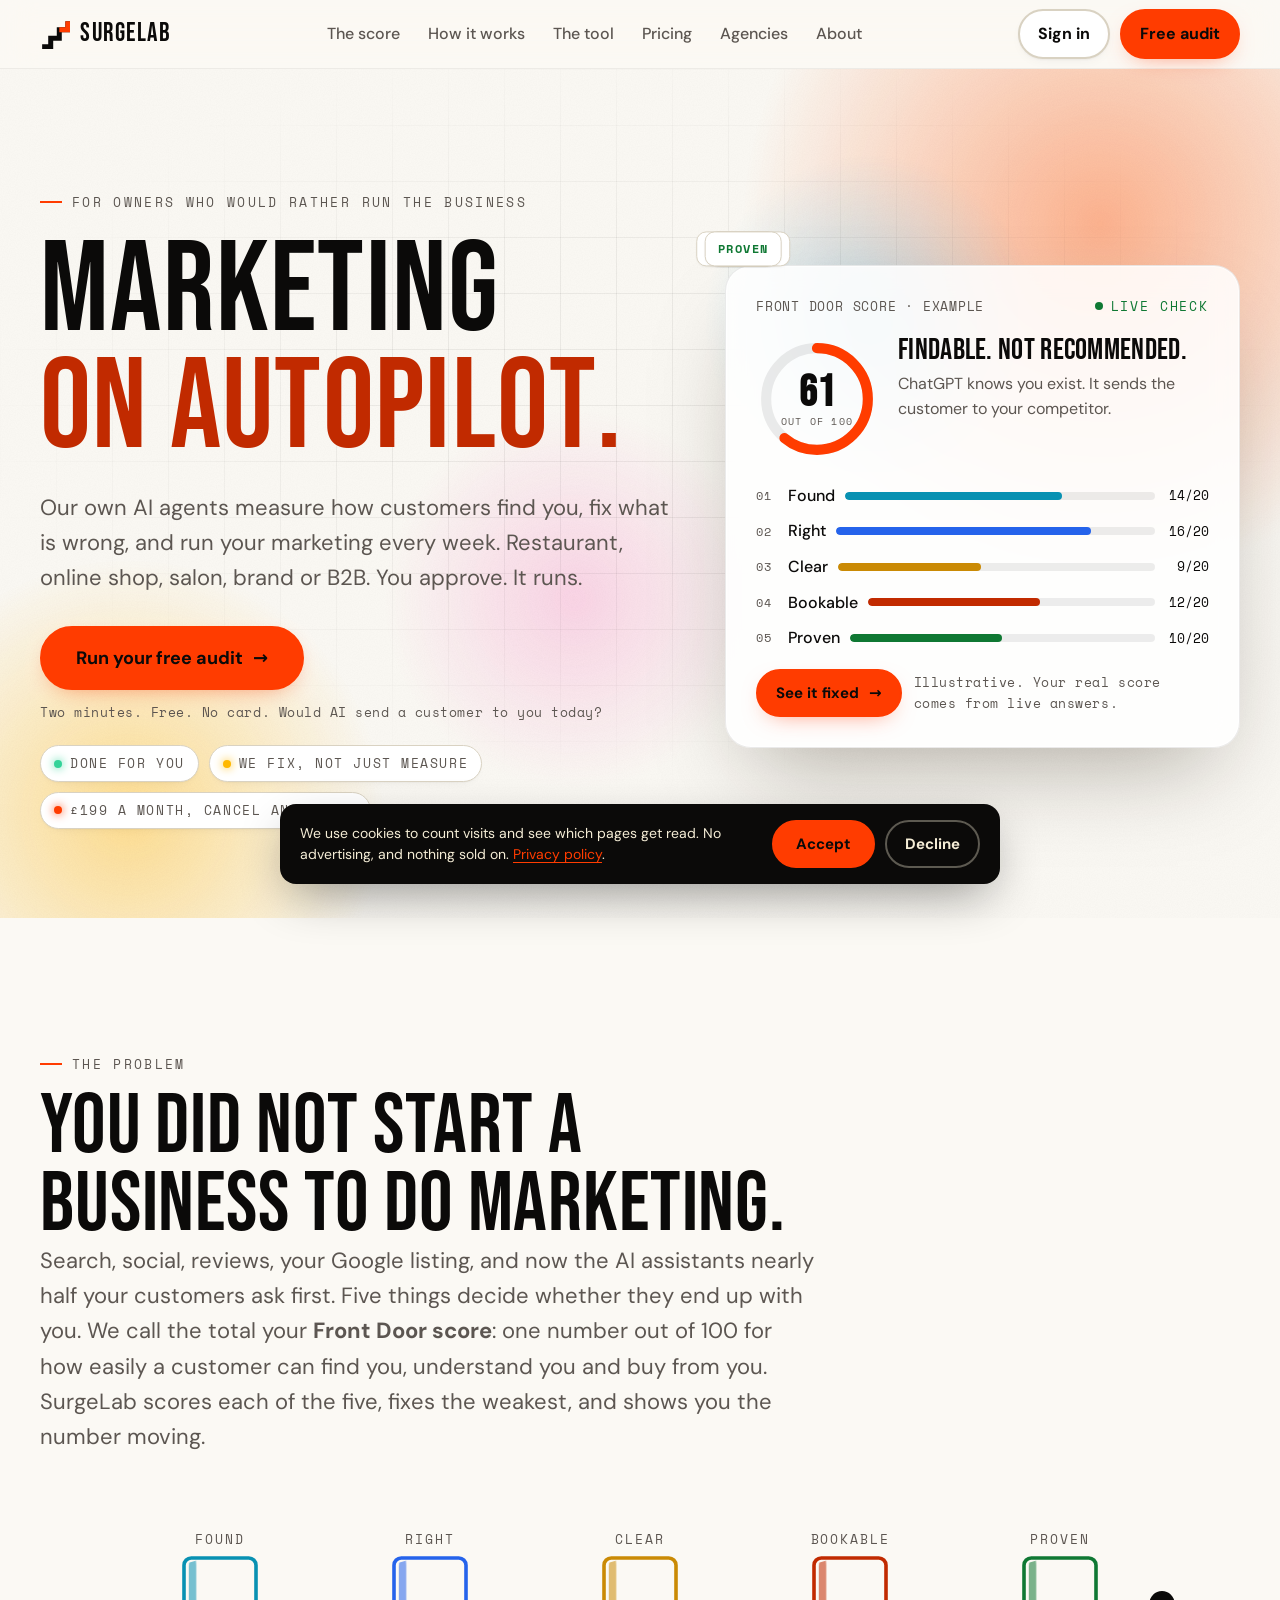
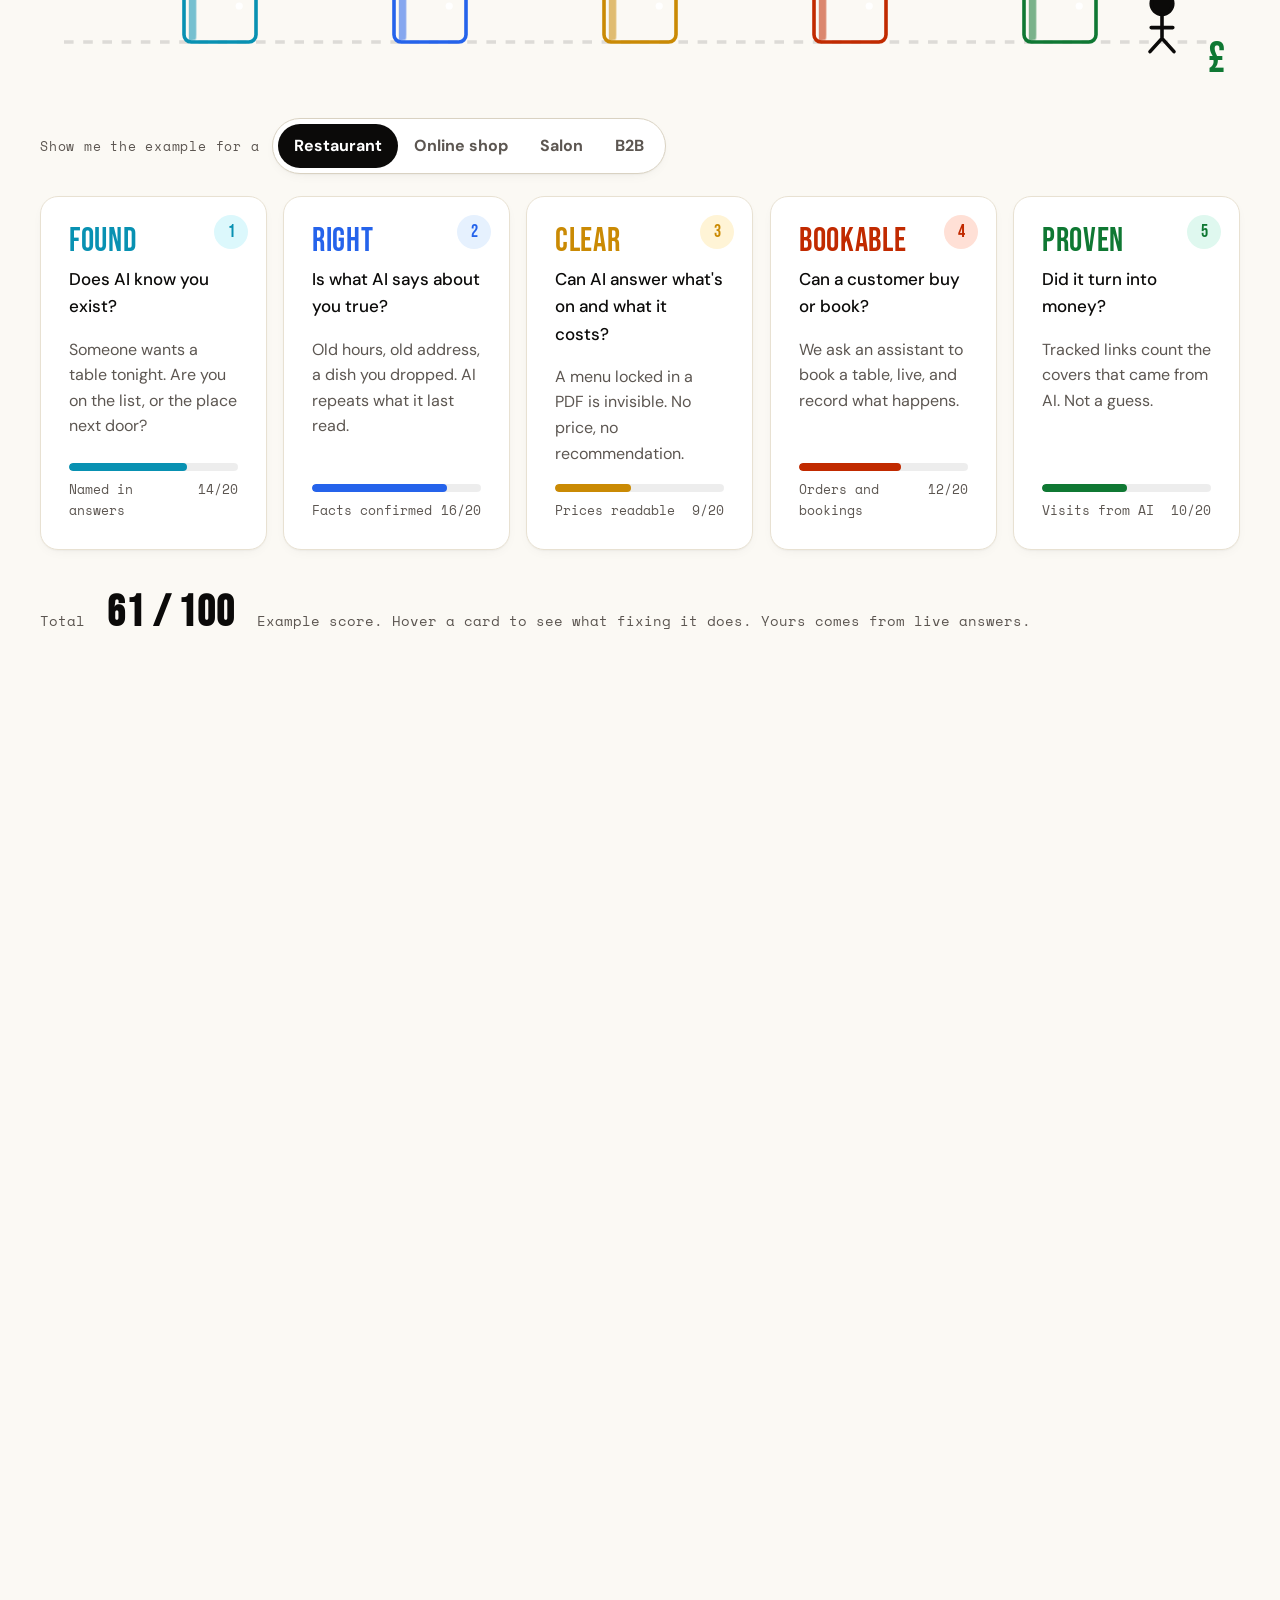
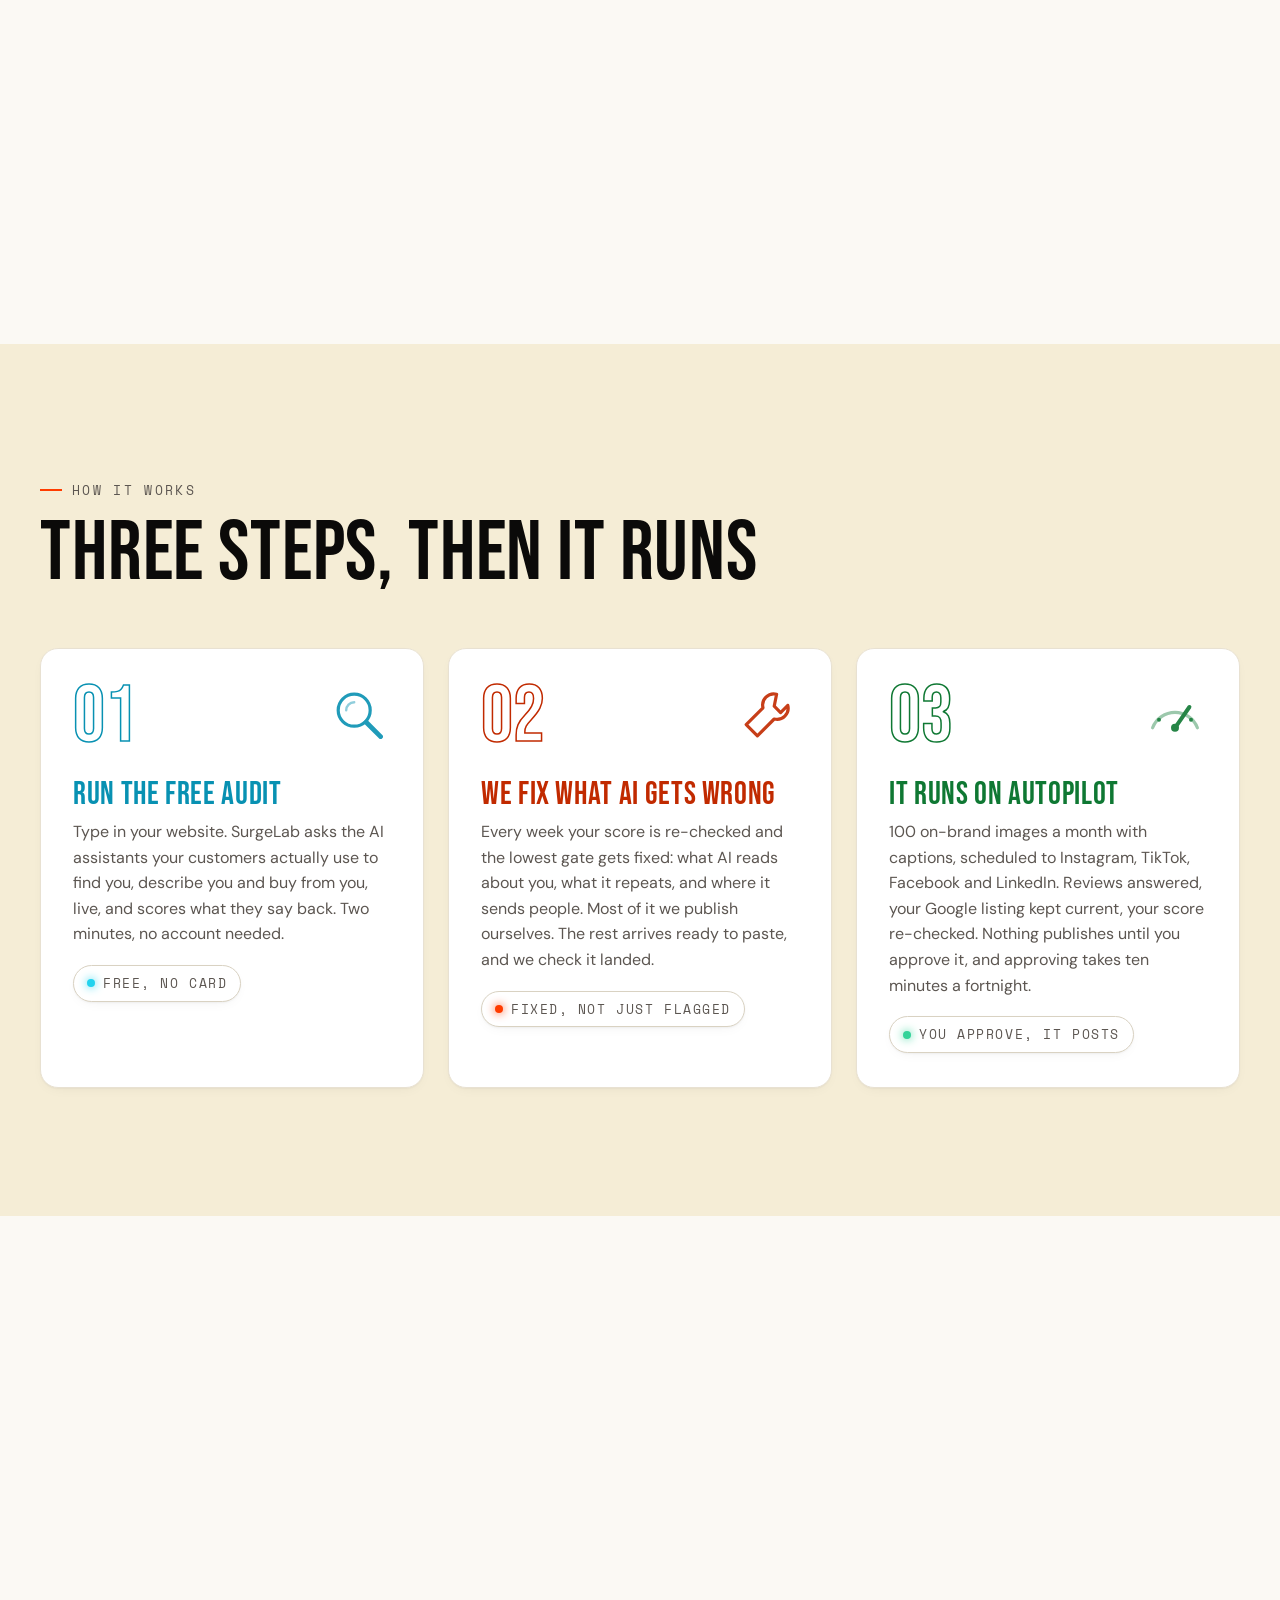
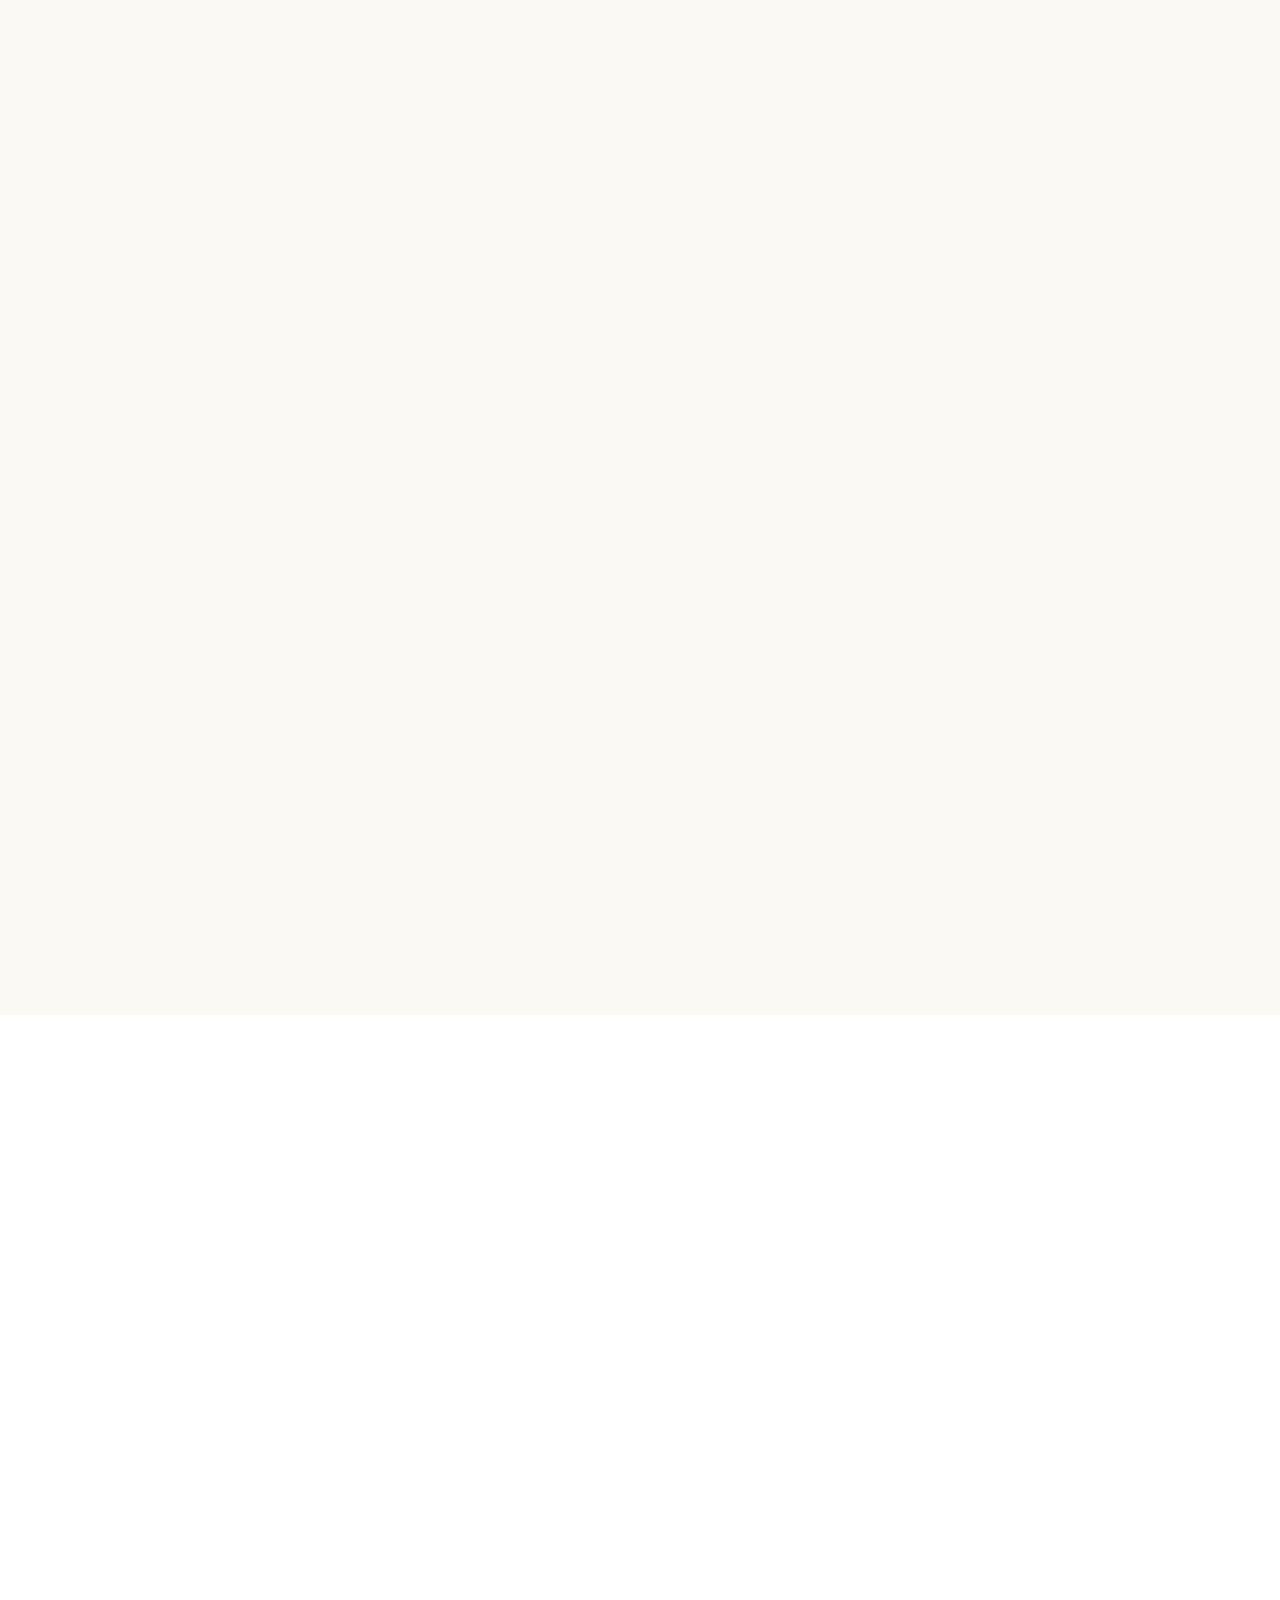
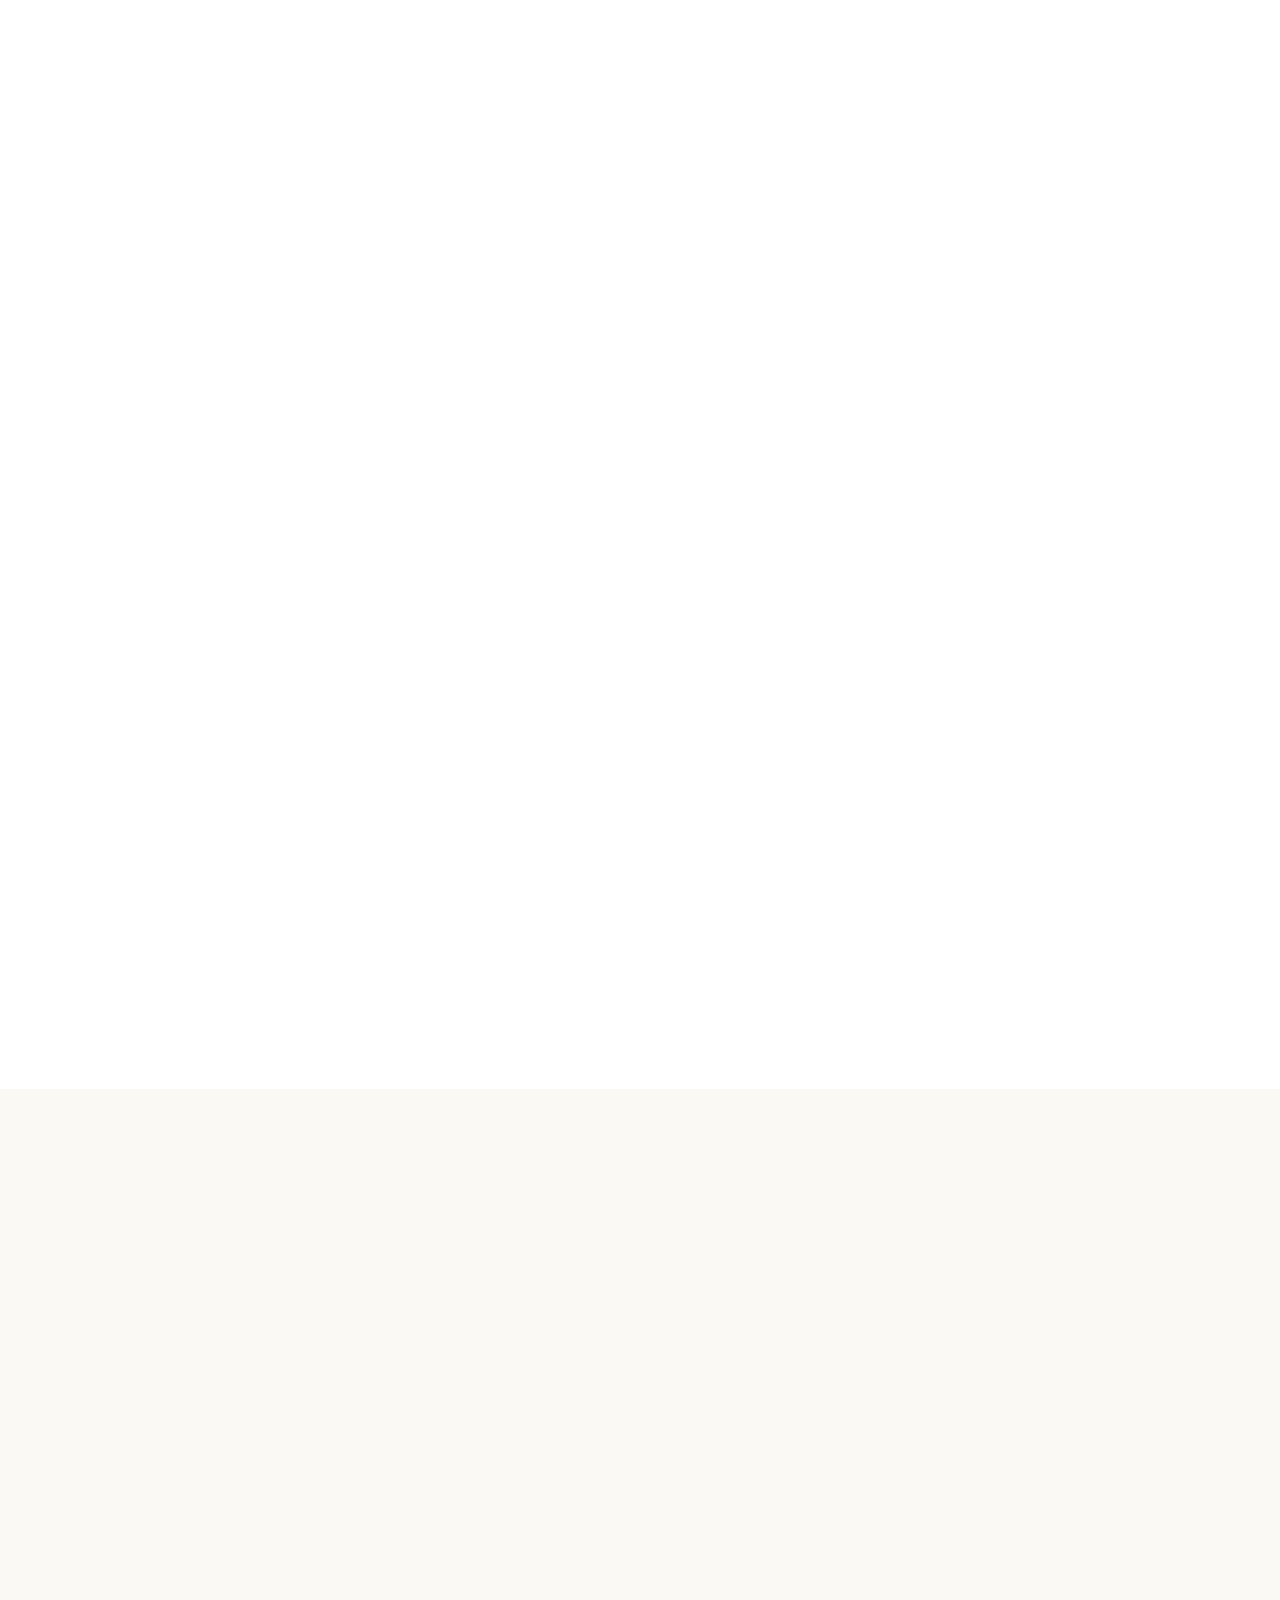
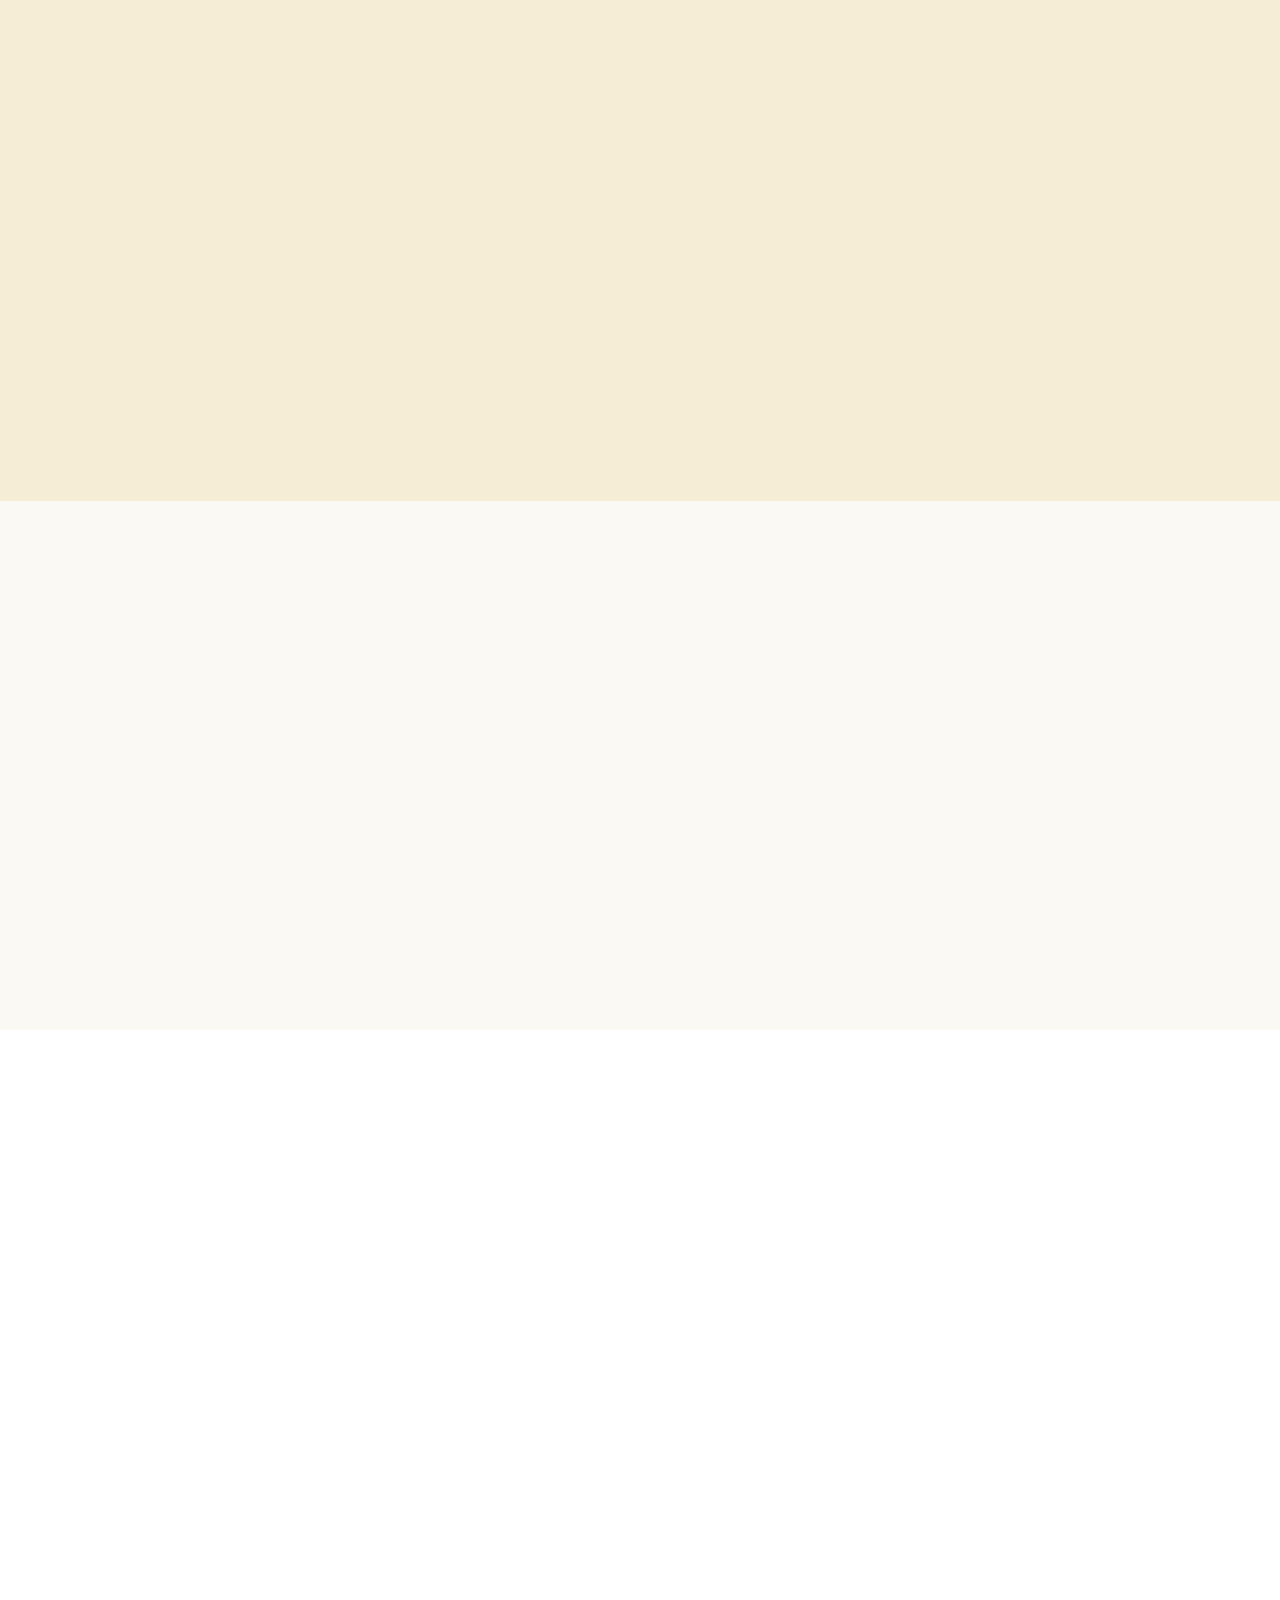
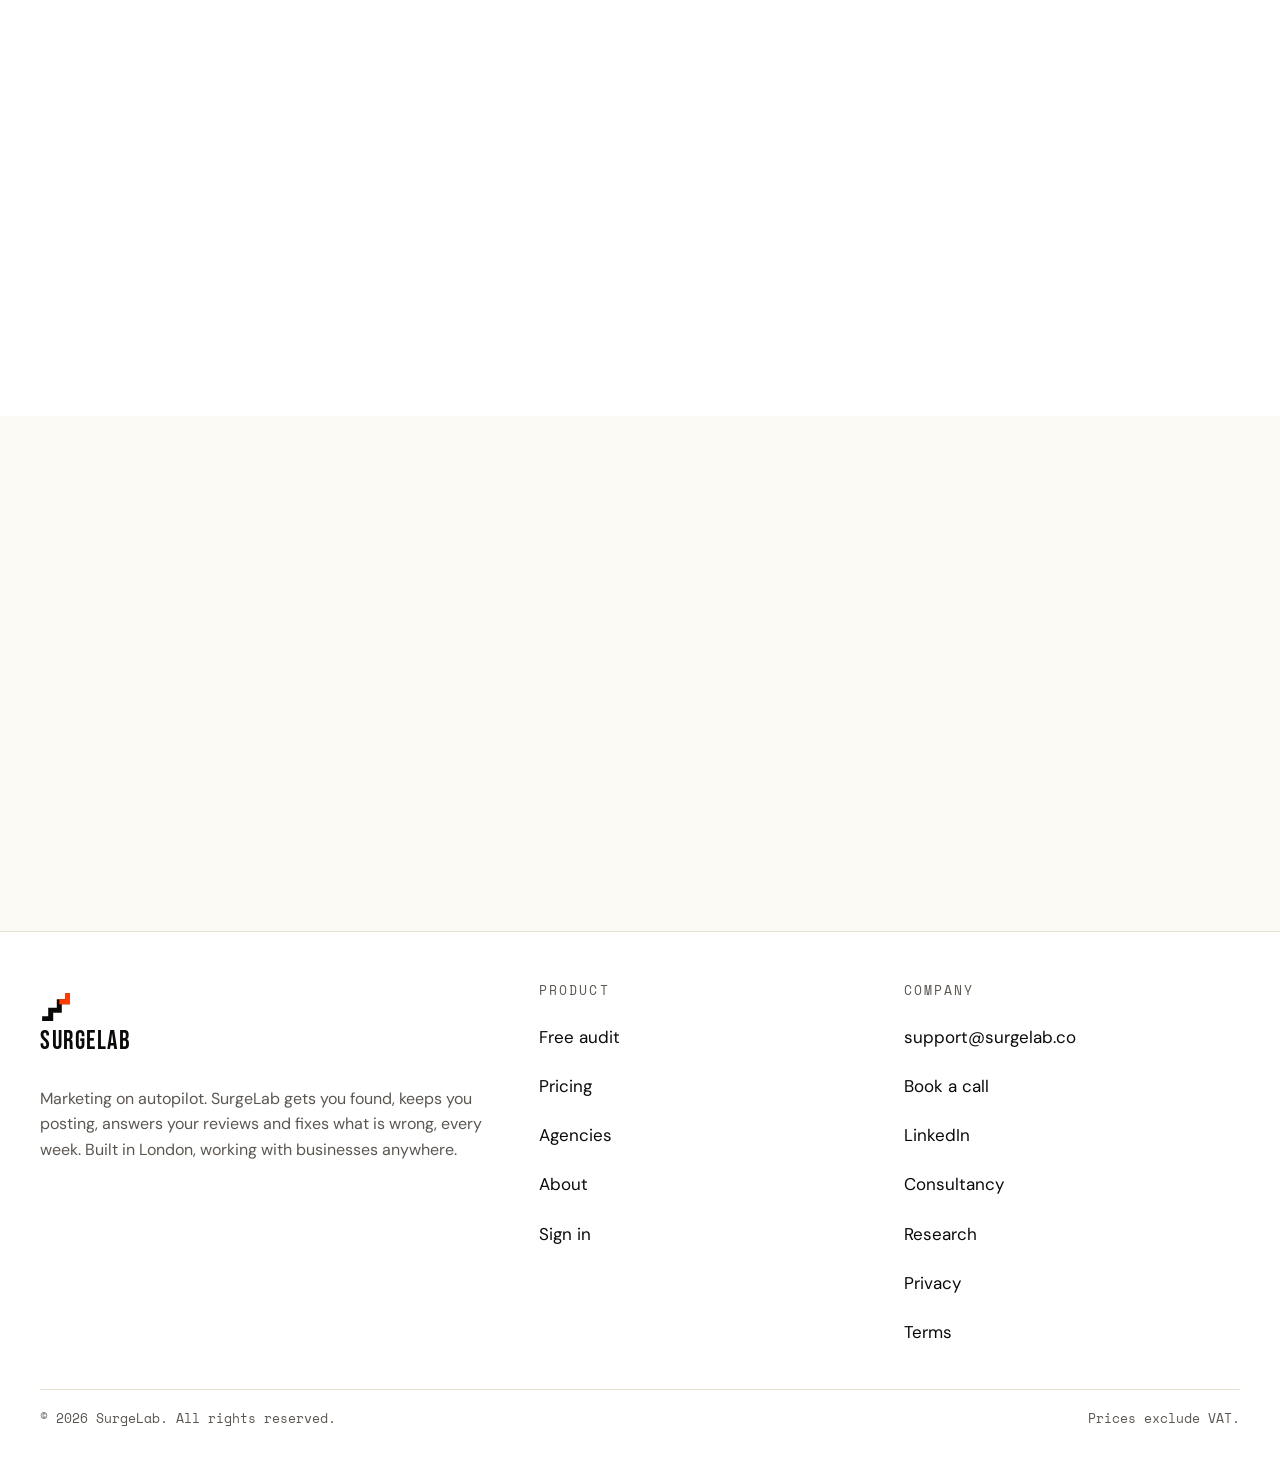
==== commit f05f9c47: "Footer wording, one name for the main action, the score explained, add-ons after the price (#19) * F" ====
--- a/index.html
+++ b/index.html
@@ -36,7 +36,7 @@
     gtag('config','G-MWPDZ9F3QK');
   </script>
   <script async src="https://www.googletagmanager.com/gtag/js?id=G-MWPDZ9F3QK"></script>
-  <link rel="stylesheet" href="/assets/css/site.min.css?v=62cfa38e">
+  <link rel="stylesheet" href="/assets/css/site.min.css?v=34ac29a8">
   <script type="application/ld+json">{
 "@context": "https://schema.org",
 "@graph": [
@@ -47,7 +47,7 @@
 "url": "https://surgelab.co/",
 "logo": "https://surgelab.co/assets/img/icon-tile-dark.svg",
 "email": "support@surgelab.co",
-"description": "SurgeLab is marketing on autopilot for small and mid-sized businesses. Its AI agents check how ChatGPT, Gemini, Perplexity and Claude find, describe and recommend a business, fix what they get wrong, and run its marketing every week: posting, reviews, Google listing and a weekly score out of 100. The customer approves, SurgeLab runs it. Based in London, working everywhere.",
+"description": "SurgeLab is marketing on autopilot for small and mid-sized businesses. Its AI agents check how ChatGPT, Gemini, Perplexity and Claude find, describe and recommend a business, fix what they get wrong, and run its marketing every week: posting, reviews, Google listing and a weekly score out of 100. The customer approves, SurgeLab runs it. Built in London, working with businesses anywhere.",
 "address": {
 "@type": "PostalAddress",
 "addressLocality": "London",
@@ -456,7 +456,7 @@
       <div class="section-head" data-reveal>
         <p class="eyebrow">The problem</p>
         <h2 id="score-title" class="display h2">You did not start a business to do marketing.</h2>
-        <p class="lede">Search, social, reviews, your Google listing, and now the AI assistants nearly half your customers ask first. Five things decide whether they end up with you. SurgeLab scores each one, fixes the weakest, and shows you the number moving.</p>
+        <p class="lede">Search, social, reviews, your Google listing, and now the AI assistants nearly half your customers ask first. Five things decide whether they end up with you. We call the total your <strong>Front Door score</strong>: one number out of 100 for how easily a customer can find you, understand you and buy from you. SurgeLab scores each of the five, fixes the weakest, and shows you the number moving.</p>
       </div>
       <div class="journey" aria-hidden="true" data-reveal>
         <svg viewBox="0 0 1000 150" class="doors">
@@ -725,92 +725,7 @@
     </div>
   </section>
 
-  <!-- ========================================================== AGENTS -->
-  <section class="section" id="agents" aria-labelledby="agents-title">
-    <div class="container">
-      <div class="section-head" data-reveal>
-        <p class="eyebrow">Add-on: AI marketing agents</p>
-        <h2 id="agents-title" class="display h2">Hire a team that never clocks off</h2>
-        <p class="lede">A marketing hire costs thousands a month and works office hours. An agent has one job, does it every day, and shows you what changed.</p>
-      </div>
-      <article class="chief beam" data-reveal>
-        <div class="chief-who">
-          <div class="role"><span>Management</span><span class="lvl">Joins free</span></div>
-          <svg class="bot" viewBox="0 0 64 64" aria-hidden="true" style="--bc:#c12a00"><g class="bot-body" stroke="#c12a00" stroke-width="2.6" fill="#fff"><path d="M32 12l18 10v20l-18 10-18-10V22z"/></g><g class="bot-face" fill="#c12a00" stroke="#c12a00" stroke-width="2.6" stroke-linecap="round"><circle cx="25" cy="31" r="3.2" class="eye"/><circle cx="39" cy="31" r="3.2" class="eye"/><path d="M25 39q7 5 14 0" fill="none"/></g></svg>
-          <h3>The Chief of Staff</h3>
-          <p>Not for hire. The moment you have two or more agents, The Chief of Staff takes charge. It sets each agent a target, checks its work every week and challenges it to prove it earned its place. Anything that cannot show a result gets reported to you.</p>
-          <span class="tag">Free with 2+ agents</span>
-        </div>
-        <div class="chief-chart" aria-hidden="true">
-          <div class="cc-top">Chief of Staff</div>
-          <svg class="cc-lines" viewBox="0 0 300 44" preserveAspectRatio="none"><path d="M150 0v14H50v30"/><path d="M150 0v44"/><path d="M150 0v14h100v30"/></svg>
-          <div class="cc-row">
-            <div class="cc-agent" style="--d: 500ms"><svg class="bot" viewBox="0 0 64 64" aria-hidden="true" style="--bc:#0891b2"><g class="bot-body" stroke="#0891b2" stroke-width="2.6" fill="#fff"><path d="M32 16V8"/><circle cx="32" cy="7" r="3" class="ant"/><circle cx="32" cy="32" r="18"/></g><g class="bot-face" fill="#0891b2" stroke="#0891b2" stroke-width="2.6" stroke-linecap="round"><rect x="21" y="27" width="8" height="8" rx="2" class="eye"/><rect x="35" y="27" width="8" height="8" rx="2" class="eye"/><path d="M25 39q7 5 14 0" fill="none"/></g></svg><b>Nearby</b><em class="ok">Target met</em></div>
-            <div class="cc-agent" style="--d: 700ms"><svg class="bot" viewBox="0 0 64 64" aria-hidden="true" style="--bc:#ca8a04"><g class="bot-body" stroke="#ca8a04" stroke-width="2.6" fill="#fff"><path d="M26 16l2-6h8l2 6" fill="none"/><path d="M20 14h24l8 12v14a8 8 0 0 1-8 8H20a8 8 0 0 1-8-8V26z"/></g><g class="bot-face" fill="#ca8a04" stroke="#ca8a04" stroke-width="2.6" stroke-linecap="round"><circle cx="32" cy="31" r="6" fill="#fff" stroke="none"/><circle cx="33" cy="31" r="2.6" class="eye"/><path d="M25 39q7 5 14 0" fill="none"/></g></svg><b>Your Reputation</b><em class="ok">Proved it</em></div>
-            <div class="cc-agent" style="--d: 900ms"><svg class="bot" viewBox="0 0 64 64" aria-hidden="true" style="--bc:#be185d"><g class="bot-body" stroke="#be185d" stroke-width="2.6" fill="#fff"><rect x="8" y="26" width="5" height="12" rx="2"/><rect x="51" y="26" width="5" height="12" rx="2"/><rect x="14" y="16" width="36" height="32" rx="9"/></g><g class="bot-face" fill="#be185d" stroke="#be185d" stroke-width="2.6" stroke-linecap="round"><circle cx="25" cy="31" r="4.5" fill="#fff" stroke="none"/><circle cx="39" cy="31" r="4.5" fill="#fff" stroke="none"/><circle cx="26" cy="31" r="2" class="eye"/><circle cx="40" cy="31" r="2" class="eye"/><path d="M25 39q7 5 14 0" fill="none"/></g></svg><b>The Photographer</b><em class="warn">Challenged</em></div>
-          </div>
-          <p class="cc-note">Every week: what changed, what it cost, keep or let go.</p>
-        </div>
-      </article>
-      <div class="sowhat" data-stagger="first">
-        <article class="card card-accent" style="--accent: var(--cyan); --accent-ink: var(--cyan-ink)"><b>One job each</b><p>No agent is asked to do everything, so each one is very good at its thing. You judge it on what changed, not on effort.</p></article>
-        <article class="card card-accent" style="--accent: var(--amber); --accent-ink: var(--amber-ink)"><b>Audition before you hire</b><p>Ask any agent what it would do for your business. It answers from your real situation, then you decide.</p></article>
-        <article class="card card-accent" style="--accent: var(--green); --accent-ink: var(--green-ink)"><b>Kept in check</b><p>Every agent reports what changed and what it cost, and The Chief of Staff checks the claim. Keep the ones that pay for themselves. Let the rest go.</p></article>
-      </div>
-      <p class="mono muted" style="margin: 28px 0 6px">A few of the 25 on the roster. Swipe, or drag, to meet them.</p>
-      <div class="agents-scroller" data-stagger="first">
-        <article class="card card-accent agent" style="--accent: var(--cyan); --accent-ink: var(--cyan-ink)"><div class="role"><span>Intelligence</span><span class="lvl">LVL 01</span></div><svg class="bot" viewBox="0 0 64 64" aria-hidden="true" style="--bc:#0891b2"><g class="bot-body" stroke="#0891b2" stroke-width="2.6" fill="#fff"><rect x="8" y="26" width="5" height="12" rx="2"/><rect x="51" y="26" width="5" height="12" rx="2"/><rect x="14" y="16" width="36" height="32" rx="9"/></g><g class="bot-face" fill="#0891b2" stroke="#0891b2" stroke-width="2.6" stroke-linecap="round"><path d="M21 32q4-5 8 0M35 32q4-5 8 0" fill="none" class="eye-arc"/><path d="M25 39q7 5 14 0" fill="none"/></g></svg><h3>The Mystery Shopper</h3><p>More of the customers who nearly chose you actually do.</p><button class="hire" type="button" aria-pressed="false" data-agent="The Mystery Shopper">Hire</button></article>
-        <article class="card card-accent agent" style="--accent: var(--amber); --accent-ink: var(--amber-ink)"><div class="role"><span>Front of house</span><span class="lvl">LVL 03</span></div><svg class="bot" viewBox="0 0 64 64" aria-hidden="true" style="--bc:#ca8a04"><g class="bot-body" stroke="#ca8a04" stroke-width="2.6" fill="#fff"><path d="M26 16l2-6h8l2 6" fill="none"/><path d="M20 14h24l8 12v14a8 8 0 0 1-8 8H20a8 8 0 0 1-8-8V26z"/></g><g class="bot-face" fill="#ca8a04" stroke="#ca8a04" stroke-width="2.6" stroke-linecap="round"><circle cx="32" cy="31" r="6" fill="#fff" stroke="none"/><circle cx="33" cy="31" r="2.6" class="eye"/><path d="M25 39q7 5 14 0" fill="none"/></g></svg><h3>Your Reputation</h3><p>Every review answered in your voice, before you have even seen it.</p><button class="hire" type="button" aria-pressed="false" data-agent="Your Reputation">Hire</button></article>
-        <article class="card card-accent agent" style="--accent: var(--blue); --accent-ink: var(--blue-ink)"><div class="role"><span>Search</span><span class="lvl">LVL 04</span></div><svg class="bot" viewBox="0 0 64 64" aria-hidden="true" style="--bc:#2563eb"><g class="bot-body" stroke="#2563eb" stroke-width="2.6" fill="#fff"><path d="M22 16l-4-7M42 16l4-7"/><circle cx="17" cy="8" r="2.5" class="ant"/><circle cx="47" cy="8" r="2.5" class="ant"/><rect x="12" y="18" width="40" height="28" rx="14"/></g><g class="bot-face" fill="#2563eb" stroke="#2563eb" stroke-width="2.6" stroke-linecap="round"><circle cx="25" cy="31" r="3.2" class="eye"/><circle cx="39" cy="31" r="3.2" class="eye"/><path d="M25 39q7 5 14 0" fill="none"/></g></svg><h3>The Answer Machine</h3><p>Your name comes up when someone asks an AI for a business like yours.</p><button class="hire" type="button" aria-pressed="false" data-agent="The Answer Machine">Hire</button></article>
-        <article class="card card-accent agent" style="--accent: var(--blue); --accent-ink: var(--blue-ink)"><div class="role"><span>Search</span><span class="lvl">LVL 05</span></div><svg class="bot" viewBox="0 0 64 64" aria-hidden="true" style="--bc:#2563eb"><g class="bot-body" stroke="#2563eb" stroke-width="2.6" fill="#fff"><path d="M32 12l18 10v20l-18 10-18-10V22z"/></g><g class="bot-face" fill="#2563eb" stroke="#2563eb" stroke-width="2.6" stroke-linecap="round"><rect x="20" y="28" width="24" height="7" rx="3.5" class="eye"/><path d="M25 39q7 5 14 0" fill="none"/></g></svg><h3>The Local Fixer</h3><p>Your Google listing stays sharp without you touching it.</p><button class="hire" type="button" aria-pressed="false" data-agent="The Local Fixer">Hire</button></article>
-        <article class="card card-accent agent" style="--accent: var(--pink); --accent-ink: var(--pink-ink)"><div class="role"><span>Creative</span><span class="lvl">LVL 01</span></div><svg class="bot" viewBox="0 0 64 64" aria-hidden="true" style="--bc:#be185d"><g class="bot-body" stroke="#be185d" stroke-width="2.6" fill="#fff"><rect x="8" y="26" width="5" height="12" rx="2"/><rect x="51" y="26" width="5" height="12" rx="2"/><rect x="14" y="16" width="36" height="32" rx="9"/></g><g class="bot-face" fill="#be185d" stroke="#be185d" stroke-width="2.6" stroke-linecap="round"><circle cx="25" cy="31" r="4.5" fill="#fff" stroke="none"/><circle cx="39" cy="31" r="4.5" fill="#fff" stroke="none"/><circle cx="26" cy="31" r="2" class="eye"/><circle cx="40" cy="31" r="2" class="eye"/><path d="M25 39q7 5 14 0" fill="none"/></g></svg><h3>The Photographer</h3><p>A fortnight of posts from the photos already on your phone.</p><button class="hire" type="button" aria-pressed="false" data-agent="The Photographer">Hire</button></article>
-        <article class="card card-accent agent" style="--accent: var(--orange); --accent-ink: var(--orange-ink)"><div class="role"><span>Sales</span><span class="lvl">LVL 03</span></div><svg class="bot" viewBox="0 0 64 64" aria-hidden="true" style="--bc:#c12a00"><g class="bot-body" stroke="#c12a00" stroke-width="2.6" fill="#fff"><path d="M26 16l2-6h8l2 6" fill="none"/><path d="M20 14h24l8 12v14a8 8 0 0 1-8 8H20a8 8 0 0 1-8-8V26z"/></g><g class="bot-face" fill="#c12a00" stroke="#c12a00" stroke-width="2.6" stroke-linecap="round"><rect x="21" y="27" width="8" height="8" rx="2" class="eye"/><rect x="35" y="27" width="8" height="8" rx="2" class="eye"/><path d="M25 39q7 5 14 0" fill="none"/></g></svg><h3>The Emailer</h3><p>Quiet customers come back.</p><button class="hire" type="button" aria-pressed="false" data-agent="The Emailer">Hire</button></article>
-        <a class="card agent agent-more" href="https://socialtool.surgelab.co/login"><div class="role"><span>The rest of the roster</span><span class="lvl">+19</span></div><div class="more-bots" aria-hidden="true"><svg class="bot" viewBox="0 0 64 64" aria-hidden="true" style="--bc:#0891b2"><g class="bot-body" stroke="#0891b2" stroke-width="2.6" fill="#fff"><path d="M32 16V8"/><circle cx="32" cy="7" r="3" class="ant"/><circle cx="32" cy="32" r="18"/></g><g class="bot-face" fill="#0891b2" stroke="#0891b2" stroke-width="2.6" stroke-linecap="round"><circle cx="25" cy="31" r="4.5" fill="#fff" stroke="none"/><circle cx="39" cy="31" r="4.5" fill="#fff" stroke="none"/><circle cx="26" cy="31" r="2" class="eye"/><circle cx="40" cy="31" r="2" class="eye"/><path d="M25 39q7 5 14 0" fill="none"/></g></svg><svg class="bot" viewBox="0 0 64 64" aria-hidden="true" style="--bc:#be185d"><g class="bot-body" stroke="#be185d" stroke-width="2.6" fill="#fff"><path d="M22 16l-4-7M42 16l4-7"/><circle cx="17" cy="8" r="2.5" class="ant"/><circle cx="47" cy="8" r="2.5" class="ant"/><rect x="12" y="18" width="40" height="28" rx="14"/></g><g class="bot-face" fill="#be185d" stroke="#be185d" stroke-width="2.6" stroke-linecap="round"><rect x="21" y="27" width="8" height="8" rx="2" class="eye"/><rect x="35" y="27" width="8" height="8" rx="2" class="eye"/><path d="M25 39q7 5 14 0" fill="none"/></g></svg><svg class="bot" viewBox="0 0 64 64" aria-hidden="true" style="--bc:#0f7833"><g class="bot-body" stroke="#0f7833" stroke-width="2.6" fill="#fff"><path d="M26 16l2-6h8l2 6" fill="none"/><path d="M20 14h24l8 12v14a8 8 0 0 1-8 8H20a8 8 0 0 1-8-8V26z"/></g><g class="bot-face" fill="#0f7833" stroke="#0f7833" stroke-width="2.6" stroke-linecap="round"><circle cx="25" cy="31" r="4.5" fill="#fff" stroke="none"/><circle cx="39" cy="31" r="4.5" fill="#fff" stroke="none"/><circle cx="26" cy="31" r="2" class="eye"/><circle cx="40" cy="31" r="2" class="eye"/><path d="M25 39q7 5 14 0" fill="none"/></g></svg></div><h3>And 19 more</h3><p>Nineteen more cover the rest. Meet the whole team inside the tool.</p><span class="tag">Sign in to meet them</span></a>
-      </div>
-      <div class="team card" id="team" data-reveal>
-        <div class="team-head">
-          <div><p class="eyebrow" style="margin-bottom: 6px">Your team</p><b class="team-count" aria-live="polite">Nobody hired yet</b></div>
-          <p class="mono muted">Tap Hire on any agent. Hire two and watch who turns up.</p>
-        </div>
-        <div class="team-slots" aria-live="polite"></div>
-        <div class="team-chief" hidden>
-          <svg class="bot" viewBox="0 0 64 64" aria-hidden="true" style="--bc:#c12a00"><g class="bot-body" stroke="#c12a00" stroke-width="2.6" fill="#fff"><path d="M32 12l18 10v20l-18 10-18-10V22z"/></g><g class="bot-face" fill="#c12a00" stroke="#c12a00" stroke-width="2.6" stroke-linecap="round"><circle cx="25" cy="31" r="3.2" class="eye"/><circle cx="39" cy="31" r="3.2" class="eye"/><path d="M25 39q7 5 14 0" fill="none"/></g></svg>
-          <div><b>The Chief of Staff joined. Free.</b><p>Two agents is a team, so the manager turned up on its own. From here it sets their targets and checks their work every week.</p></div>
-        </div>
-        <div class="team-cta" hidden><a class="btn" href="/#pricing">Start with this team</a><span class="mono muted">Agents are an add-on to the plan. You hire them inside the tool.</span></div>
-      </div>
-    </div>
-  </section>
-
   <!-- ============================================================ QUIZ -->
-
-  <!-- =========================================================== VIDEO -->
-  <section class="section section-tint" id="video" aria-labelledby="video-title">
-    <div class="container video-feature">
-      <div data-reveal="left">
-        <p class="eyebrow">Add-on: video</p>
-        <h2 id="video-title" class="display h2">Video that is unmistakably you</h2>
-        <p class="lede" style="margin-bottom: 22px">Most AI video wanders: the logo drifts, the colours shift. Ours holds. Watch our own mark stay put on concrete, glass, canvas and a phone screen.</p>
-        <ul class="checklist" style="--accent: var(--pink); --accent-ink: var(--pink-ink)">
-          <li><span class="tick" aria-hidden="true"><svg width="14" height="14" viewBox="0 0 24 24" fill="none" stroke="currentColor" stroke-width="3"><path d="M5 12l5 5L20 7"/></svg></span><div><b>The best model, chosen for you</b><span>The AI picks the strongest video model for each shot automatically. You never have to choose, or even know their names.</span></div></li>
-          <li><span class="tick" aria-hidden="true"><svg width="14" height="14" viewBox="0 0 24 24" fill="none" stroke="currentColor" stroke-width="3"><path d="M5 12l5 5L20 7"/></svg></span><div><b>Asset lock</b><span>Your logo, your products, your colours and your faces stay exactly yours in every frame. A clip is yours before anyone reads the caption.</span></div></li>
-          <li><span class="tick" aria-hidden="true"><svg width="14" height="14" viewBox="0 0 24 24" fill="none" stroke="currentColor" stroke-width="3"><path d="M5 12l5 5L20 7"/></svg></span><div><b>Nothing for you to do</b><span>No prompts to write, no settings to learn. Say what the clip is for, approve it, it posts. A failed clip refunds itself.</span></div></li>
-        </ul>
-      </div>
-      <div class="lock" data-reveal="right">
-        <div class="phone" role="img" aria-label="SurgeLab logo animation: the same mark on a concrete-set card, a glass slab and a phone app icon">
-          <video class="lazy-video" muted playsinline loop preload="none" poster="/assets/video/logomotion-poster.webp" width="540" height="960">
-            <source data-src="/assets/video/logomotion.webm" type="video/webm">
-            <source data-src="/assets/video/logomotion.mp4" type="video/mp4">
-          </video>
-        </div>
-        <span class="pin" style="top: 6%; left: 4%" aria-hidden="true"><b>Logo</b> locked</span>
-        <span class="pin" style="top: 10%; right: 4%; animation-delay: -1.5s" aria-hidden="true"><b>Colours</b> locked</span>
-        <span class="pin" style="bottom: 10%; left: 6%; animation-delay: -3s" aria-hidden="true"><b>Product</b> locked</span>
-        <span class="pin" style="bottom: 6%; right: 6%; animation-delay: -2.2s" aria-hidden="true"><b>Best model</b> &middot; auto-picked</span>
-      </div>
-    </div>
-  </section>
 
   <!-- =========================================================== PROOF -->
 
@@ -904,7 +819,7 @@
 
           <div class="btn-row">
             <a class="btn btn-lg" id="subscribe-btn" href="https://socialtool.surgelab.co/subscribe?interval=monthly">Subscribe now <span class="arrow" aria-hidden="true">&rarr;</span></a>
-            <a class="btn btn-ghost btn-lg" href="/audit">Start with the free audit</a>
+            <a class="btn btn-ghost btn-lg" href="/audit">Run your free audit</a>
           </div>
           <p class="btn-note" style="margin-top: 12px">Subscribe takes you to secure payment inside the tool. Or run the free audit first and pay at the end of it, only if you want it fixed.</p>
         </article>
@@ -957,6 +872,91 @@
             <a class="btn btn-ghost btn-lg" href="/agencies">Or send a short form</a>
           </div>
         </article>
+      </div>
+    </div>
+  </section>
+
+  <!-- ========================================================= ADD-ONS -->
+  <section class="section-tight section-tint" id="addons" aria-label="Optional add-ons">
+    <div class="container">
+      <p class="addons-note" data-reveal>Two optional extras. Neither is needed to start, neither changes the price above, and both are bought inside the tool whenever you want them.</p>
+    </div>
+    <div class="container" id="agents">
+      <div class="section-head" data-reveal>
+        <p class="eyebrow">Optional add-on: AI marketing agents</p>
+        <h2 id="agents-title" class="display h2">Hire a team that never clocks off</h2>
+        <p class="lede">A marketing hire costs thousands a month and works office hours. An agent has one job, does it every day, and shows you what changed.</p>
+      </div>
+      <article class="chief beam" data-reveal>
+        <div class="chief-who">
+          <div class="role"><span>Management</span><span class="lvl">Joins free</span></div>
+          <svg class="bot" viewBox="0 0 64 64" aria-hidden="true" style="--bc:#c12a00"><g class="bot-body" stroke="#c12a00" stroke-width="2.6" fill="#fff"><path d="M32 12l18 10v20l-18 10-18-10V22z"/></g><g class="bot-face" fill="#c12a00" stroke="#c12a00" stroke-width="2.6" stroke-linecap="round"><circle cx="25" cy="31" r="3.2" class="eye"/><circle cx="39" cy="31" r="3.2" class="eye"/><path d="M25 39q7 5 14 0" fill="none"/></g></svg>
+          <h3>The Chief of Staff</h3>
+          <p>Not for hire. The moment you have two or more agents, The Chief of Staff takes charge. It sets each agent a target, checks its work every week and challenges it to prove it earned its place. Anything that cannot show a result gets reported to you.</p>
+          <span class="tag">Free with 2+ agents</span>
+        </div>
+        <div class="chief-chart" aria-hidden="true">
+          <div class="cc-top">Chief of Staff</div>
+          <svg class="cc-lines" viewBox="0 0 300 44" preserveAspectRatio="none"><path d="M150 0v14H50v30"/><path d="M150 0v44"/><path d="M150 0v14h100v30"/></svg>
+          <div class="cc-row">
+            <div class="cc-agent" style="--d: 500ms"><svg class="bot" viewBox="0 0 64 64" aria-hidden="true" style="--bc:#0891b2"><g class="bot-body" stroke="#0891b2" stroke-width="2.6" fill="#fff"><path d="M32 16V8"/><circle cx="32" cy="7" r="3" class="ant"/><circle cx="32" cy="32" r="18"/></g><g class="bot-face" fill="#0891b2" stroke="#0891b2" stroke-width="2.6" stroke-linecap="round"><rect x="21" y="27" width="8" height="8" rx="2" class="eye"/><rect x="35" y="27" width="8" height="8" rx="2" class="eye"/><path d="M25 39q7 5 14 0" fill="none"/></g></svg><b>Nearby</b><em class="ok">Target met</em></div>
+            <div class="cc-agent" style="--d: 700ms"><svg class="bot" viewBox="0 0 64 64" aria-hidden="true" style="--bc:#ca8a04"><g class="bot-body" stroke="#ca8a04" stroke-width="2.6" fill="#fff"><path d="M26 16l2-6h8l2 6" fill="none"/><path d="M20 14h24l8 12v14a8 8 0 0 1-8 8H20a8 8 0 0 1-8-8V26z"/></g><g class="bot-face" fill="#ca8a04" stroke="#ca8a04" stroke-width="2.6" stroke-linecap="round"><circle cx="32" cy="31" r="6" fill="#fff" stroke="none"/><circle cx="33" cy="31" r="2.6" class="eye"/><path d="M25 39q7 5 14 0" fill="none"/></g></svg><b>Your Reputation</b><em class="ok">Proved it</em></div>
+            <div class="cc-agent" style="--d: 900ms"><svg class="bot" viewBox="0 0 64 64" aria-hidden="true" style="--bc:#be185d"><g class="bot-body" stroke="#be185d" stroke-width="2.6" fill="#fff"><rect x="8" y="26" width="5" height="12" rx="2"/><rect x="51" y="26" width="5" height="12" rx="2"/><rect x="14" y="16" width="36" height="32" rx="9"/></g><g class="bot-face" fill="#be185d" stroke="#be185d" stroke-width="2.6" stroke-linecap="round"><circle cx="25" cy="31" r="4.5" fill="#fff" stroke="none"/><circle cx="39" cy="31" r="4.5" fill="#fff" stroke="none"/><circle cx="26" cy="31" r="2" class="eye"/><circle cx="40" cy="31" r="2" class="eye"/><path d="M25 39q7 5 14 0" fill="none"/></g></svg><b>The Photographer</b><em class="warn">Challenged</em></div>
+          </div>
+          <p class="cc-note">Every week: what changed, what it cost, keep or let go.</p>
+        </div>
+      </article>
+      <div class="sowhat" data-stagger="first">
+        <article class="card card-accent" style="--accent: var(--cyan); --accent-ink: var(--cyan-ink)"><b>One job each</b><p>No agent is asked to do everything, so each one is very good at its thing. You judge it on what changed, not on effort.</p></article>
+        <article class="card card-accent" style="--accent: var(--amber); --accent-ink: var(--amber-ink)"><b>Audition before you hire</b><p>Ask any agent what it would do for your business. It answers from your real situation, then you decide.</p></article>
+        <article class="card card-accent" style="--accent: var(--green); --accent-ink: var(--green-ink)"><b>Kept in check</b><p>Every agent reports what changed and what it cost, and The Chief of Staff checks the claim. Keep the ones that pay for themselves. Let the rest go.</p></article>
+      </div>
+      <p class="mono muted" style="margin: 28px 0 6px">A few of the 25 on the roster. Swipe, or drag, to meet them.</p>
+      <div class="agents-scroller" data-stagger="first">
+        <article class="card card-accent agent" style="--accent: var(--cyan); --accent-ink: var(--cyan-ink)"><div class="role"><span>Intelligence</span><span class="lvl">LVL 01</span></div><svg class="bot" viewBox="0 0 64 64" aria-hidden="true" style="--bc:#0891b2"><g class="bot-body" stroke="#0891b2" stroke-width="2.6" fill="#fff"><rect x="8" y="26" width="5" height="12" rx="2"/><rect x="51" y="26" width="5" height="12" rx="2"/><rect x="14" y="16" width="36" height="32" rx="9"/></g><g class="bot-face" fill="#0891b2" stroke="#0891b2" stroke-width="2.6" stroke-linecap="round"><path d="M21 32q4-5 8 0M35 32q4-5 8 0" fill="none" class="eye-arc"/><path d="M25 39q7 5 14 0" fill="none"/></g></svg><h3>The Mystery Shopper</h3><p>More of the customers who nearly chose you actually do.</p><button class="hire" type="button" aria-pressed="false" data-agent="The Mystery Shopper">Hire</button></article>
+        <article class="card card-accent agent" style="--accent: var(--amber); --accent-ink: var(--amber-ink)"><div class="role"><span>Front of house</span><span class="lvl">LVL 03</span></div><svg class="bot" viewBox="0 0 64 64" aria-hidden="true" style="--bc:#ca8a04"><g class="bot-body" stroke="#ca8a04" stroke-width="2.6" fill="#fff"><path d="M26 16l2-6h8l2 6" fill="none"/><path d="M20 14h24l8 12v14a8 8 0 0 1-8 8H20a8 8 0 0 1-8-8V26z"/></g><g class="bot-face" fill="#ca8a04" stroke="#ca8a04" stroke-width="2.6" stroke-linecap="round"><circle cx="32" cy="31" r="6" fill="#fff" stroke="none"/><circle cx="33" cy="31" r="2.6" class="eye"/><path d="M25 39q7 5 14 0" fill="none"/></g></svg><h3>Your Reputation</h3><p>Every review answered in your voice, before you have even seen it.</p><button class="hire" type="button" aria-pressed="false" data-agent="Your Reputation">Hire</button></article>
+        <article class="card card-accent agent" style="--accent: var(--blue); --accent-ink: var(--blue-ink)"><div class="role"><span>Search</span><span class="lvl">LVL 04</span></div><svg class="bot" viewBox="0 0 64 64" aria-hidden="true" style="--bc:#2563eb"><g class="bot-body" stroke="#2563eb" stroke-width="2.6" fill="#fff"><path d="M22 16l-4-7M42 16l4-7"/><circle cx="17" cy="8" r="2.5" class="ant"/><circle cx="47" cy="8" r="2.5" class="ant"/><rect x="12" y="18" width="40" height="28" rx="14"/></g><g class="bot-face" fill="#2563eb" stroke="#2563eb" stroke-width="2.6" stroke-linecap="round"><circle cx="25" cy="31" r="3.2" class="eye"/><circle cx="39" cy="31" r="3.2" class="eye"/><path d="M25 39q7 5 14 0" fill="none"/></g></svg><h3>The Answer Machine</h3><p>Your name comes up when someone asks an AI for a business like yours.</p><button class="hire" type="button" aria-pressed="false" data-agent="The Answer Machine">Hire</button></article>
+        <article class="card card-accent agent" style="--accent: var(--blue); --accent-ink: var(--blue-ink)"><div class="role"><span>Search</span><span class="lvl">LVL 05</span></div><svg class="bot" viewBox="0 0 64 64" aria-hidden="true" style="--bc:#2563eb"><g class="bot-body" stroke="#2563eb" stroke-width="2.6" fill="#fff"><path d="M32 12l18 10v20l-18 10-18-10V22z"/></g><g class="bot-face" fill="#2563eb" stroke="#2563eb" stroke-width="2.6" stroke-linecap="round"><rect x="20" y="28" width="24" height="7" rx="3.5" class="eye"/><path d="M25 39q7 5 14 0" fill="none"/></g></svg><h3>The Local Fixer</h3><p>Your Google listing stays sharp without you touching it.</p><button class="hire" type="button" aria-pressed="false" data-agent="The Local Fixer">Hire</button></article>
+        <article class="card card-accent agent" style="--accent: var(--pink); --accent-ink: var(--pink-ink)"><div class="role"><span>Creative</span><span class="lvl">LVL 01</span></div><svg class="bot" viewBox="0 0 64 64" aria-hidden="true" style="--bc:#be185d"><g class="bot-body" stroke="#be185d" stroke-width="2.6" fill="#fff"><rect x="8" y="26" width="5" height="12" rx="2"/><rect x="51" y="26" width="5" height="12" rx="2"/><rect x="14" y="16" width="36" height="32" rx="9"/></g><g class="bot-face" fill="#be185d" stroke="#be185d" stroke-width="2.6" stroke-linecap="round"><circle cx="25" cy="31" r="4.5" fill="#fff" stroke="none"/><circle cx="39" cy="31" r="4.5" fill="#fff" stroke="none"/><circle cx="26" cy="31" r="2" class="eye"/><circle cx="40" cy="31" r="2" class="eye"/><path d="M25 39q7 5 14 0" fill="none"/></g></svg><h3>The Photographer</h3><p>A fortnight of posts from the photos already on your phone.</p><button class="hire" type="button" aria-pressed="false" data-agent="The Photographer">Hire</button></article>
+        <article class="card card-accent agent" style="--accent: var(--orange); --accent-ink: var(--orange-ink)"><div class="role"><span>Sales</span><span class="lvl">LVL 03</span></div><svg class="bot" viewBox="0 0 64 64" aria-hidden="true" style="--bc:#c12a00"><g class="bot-body" stroke="#c12a00" stroke-width="2.6" fill="#fff"><path d="M26 16l2-6h8l2 6" fill="none"/><path d="M20 14h24l8 12v14a8 8 0 0 1-8 8H20a8 8 0 0 1-8-8V26z"/></g><g class="bot-face" fill="#c12a00" stroke="#c12a00" stroke-width="2.6" stroke-linecap="round"><rect x="21" y="27" width="8" height="8" rx="2" class="eye"/><rect x="35" y="27" width="8" height="8" rx="2" class="eye"/><path d="M25 39q7 5 14 0" fill="none"/></g></svg><h3>The Emailer</h3><p>Quiet customers come back.</p><button class="hire" type="button" aria-pressed="false" data-agent="The Emailer">Hire</button></article>
+        <a class="card agent agent-more" href="https://socialtool.surgelab.co/login"><div class="role"><span>The rest of the roster</span><span class="lvl">+19</span></div><div class="more-bots" aria-hidden="true"><svg class="bot" viewBox="0 0 64 64" aria-hidden="true" style="--bc:#0891b2"><g class="bot-body" stroke="#0891b2" stroke-width="2.6" fill="#fff"><path d="M32 16V8"/><circle cx="32" cy="7" r="3" class="ant"/><circle cx="32" cy="32" r="18"/></g><g class="bot-face" fill="#0891b2" stroke="#0891b2" stroke-width="2.6" stroke-linecap="round"><circle cx="25" cy="31" r="4.5" fill="#fff" stroke="none"/><circle cx="39" cy="31" r="4.5" fill="#fff" stroke="none"/><circle cx="26" cy="31" r="2" class="eye"/><circle cx="40" cy="31" r="2" class="eye"/><path d="M25 39q7 5 14 0" fill="none"/></g></svg><svg class="bot" viewBox="0 0 64 64" aria-hidden="true" style="--bc:#be185d"><g class="bot-body" stroke="#be185d" stroke-width="2.6" fill="#fff"><path d="M22 16l-4-7M42 16l4-7"/><circle cx="17" cy="8" r="2.5" class="ant"/><circle cx="47" cy="8" r="2.5" class="ant"/><rect x="12" y="18" width="40" height="28" rx="14"/></g><g class="bot-face" fill="#be185d" stroke="#be185d" stroke-width="2.6" stroke-linecap="round"><rect x="21" y="27" width="8" height="8" rx="2" class="eye"/><rect x="35" y="27" width="8" height="8" rx="2" class="eye"/><path d="M25 39q7 5 14 0" fill="none"/></g></svg><svg class="bot" viewBox="0 0 64 64" aria-hidden="true" style="--bc:#0f7833"><g class="bot-body" stroke="#0f7833" stroke-width="2.6" fill="#fff"><path d="M26 16l2-6h8l2 6" fill="none"/><path d="M20 14h24l8 12v14a8 8 0 0 1-8 8H20a8 8 0 0 1-8-8V26z"/></g><g class="bot-face" fill="#0f7833" stroke="#0f7833" stroke-width="2.6" stroke-linecap="round"><circle cx="25" cy="31" r="4.5" fill="#fff" stroke="none"/><circle cx="39" cy="31" r="4.5" fill="#fff" stroke="none"/><circle cx="26" cy="31" r="2" class="eye"/><circle cx="40" cy="31" r="2" class="eye"/><path d="M25 39q7 5 14 0" fill="none"/></g></svg></div><h3>And 19 more</h3><p>Nineteen more cover the rest. Meet the whole team inside the tool.</p><span class="tag">Sign in to meet them</span></a>
+      </div>
+      <div class="team card" id="team" data-reveal>
+        <div class="team-head">
+          <div><p class="eyebrow" style="margin-bottom: 6px">Your team</p><b class="team-count" aria-live="polite">Nobody hired yet</b></div>
+          <p class="mono muted">Tap Hire on any agent. Hire two and watch who turns up.</p>
+        </div>
+        <div class="team-slots" aria-live="polite"></div>
+        <div class="team-chief" hidden>
+          <svg class="bot" viewBox="0 0 64 64" aria-hidden="true" style="--bc:#c12a00"><g class="bot-body" stroke="#c12a00" stroke-width="2.6" fill="#fff"><path d="M32 12l18 10v20l-18 10-18-10V22z"/></g><g class="bot-face" fill="#c12a00" stroke="#c12a00" stroke-width="2.6" stroke-linecap="round"><circle cx="25" cy="31" r="3.2" class="eye"/><circle cx="39" cy="31" r="3.2" class="eye"/><path d="M25 39q7 5 14 0" fill="none"/></g></svg>
+          <div><b>The Chief of Staff joined. Free.</b><p>Two agents is a team, so the manager turned up on its own. From here it sets their targets and checks their work every week.</p></div>
+        </div>
+        <div class="team-cta" hidden><a class="btn" href="/#pricing">Run your free audit</a><span class="mono muted">Agents are an add-on to the plan. You hire them inside the tool.</span></div>
+      </div>
+    </div>
+
+    <div class="container video-feature" id="video">
+      <div data-reveal="left">
+        <p class="eyebrow">Optional add-on: video</p>
+        <h2 id="video-title" class="display h2">Video that is unmistakably you</h2>
+        <p class="lede" style="margin-bottom: 22px">Most AI video wanders: the logo drifts, the colours shift. Ours holds. Watch our own mark stay put on concrete, glass, canvas and a phone screen.</p>
+        <ul class="checklist" style="--accent: var(--pink); --accent-ink: var(--pink-ink)">
+          <li><span class="tick" aria-hidden="true"><svg width="14" height="14" viewBox="0 0 24 24" fill="none" stroke="currentColor" stroke-width="3"><path d="M5 12l5 5L20 7"/></svg></span><div><b>The best model, chosen for you</b><span>The AI picks the strongest video model for each shot automatically. You never have to choose, or even know their names.</span></div></li>
+          <li><span class="tick" aria-hidden="true"><svg width="14" height="14" viewBox="0 0 24 24" fill="none" stroke="currentColor" stroke-width="3"><path d="M5 12l5 5L20 7"/></svg></span><div><b>Asset lock</b><span>Your logo, your products, your colours and your faces stay exactly yours in every frame. A clip is yours before anyone reads the caption.</span></div></li>
+          <li><span class="tick" aria-hidden="true"><svg width="14" height="14" viewBox="0 0 24 24" fill="none" stroke="currentColor" stroke-width="3"><path d="M5 12l5 5L20 7"/></svg></span><div><b>Nothing for you to do</b><span>No prompts to write, no settings to learn. Say what the clip is for, approve it, it posts. A failed clip refunds itself.</span></div></li>
+        </ul>
+      </div>
+      <div class="lock" data-reveal="right">
+        <div class="phone" role="img" aria-label="SurgeLab logo animation: the same mark on a concrete-set card, a glass slab and a phone app icon">
+          <video class="lazy-video" muted playsinline loop preload="none" poster="/assets/video/logomotion-poster.webp" width="540" height="960">
+            <source data-src="/assets/video/logomotion.webm" type="video/webm">
+            <source data-src="/assets/video/logomotion.mp4" type="video/mp4">
+          </video>
+        </div>
+        <span class="pin" style="top: 6%; left: 4%" aria-hidden="true"><b>Logo</b> locked</span>
+        <span class="pin" style="top: 10%; right: 4%; animation-delay: -1.5s" aria-hidden="true"><b>Colours</b> locked</span>
+        <span class="pin" style="bottom: 10%; left: 6%; animation-delay: -3s" aria-hidden="true"><b>Product</b> locked</span>
+        <span class="pin" style="bottom: 6%; right: 6%; animation-delay: -2.2s" aria-hidden="true"><b>Best model</b> &middot; auto-picked</span>
       </div>
     </div>
   </section>
@@ -1062,7 +1062,7 @@
           <svg viewBox="0 0 84 84" aria-hidden="true" fill="none"><path d="M6 78H30V54H54V30H78V6" stroke="currentColor" stroke-width="14"/><path class="logo-tick" d="M54 30H78V6" stroke="#FF3C00" stroke-width="14"/></svg>
           <span>SurgeLab</span>
         </a>
-        <p style="margin-top: 12px">Marketing on autopilot. SurgeLab gets you found, keeps you posting, answers your reviews and fixes what is wrong, every week. London, working everywhere.</p>
+        <p style="margin-top: 12px">Marketing on autopilot. SurgeLab gets you found, keeps you posting, answers your reviews and fixes what is wrong, every week. Built in London, working with businesses anywhere.</p>
       </div>
       <div>
         <h3>Product</h3>
@@ -1092,6 +1092,6 @@
 
 <div class="toasts" id="toasts" aria-live="polite"></div>
 <script src="/assets/js/anime.umd.min.js" defer></script>
-<script src="/assets/js/site.js?v=5ea0ce2c" defer></script>
+<script src="/assets/js/site.js?v=2761c96d" defer></script>
 </body>
 </html>
--- a/assets/css/site.min.css
+++ b/assets/css/site.min.css
@@ -1 +1 @@
-@keyframes grad-slide{to{background-position:200%0}}@keyframes shine{0%{transform:translateX(-130%) skewX(-14deg)}to{transform:translateX(240%) skewX(-14deg)}}@keyframes drift{0%{transform:translate(0,0) scale(1)}50%{transform:translate(4%,-6%) scale(1.08)}to{transform:translate(-3%,5%) scale(.96)}}@keyframes char-in{0%{transform:translateY(112%) rotate(5deg)}to{transform:none}}@keyframes rise-in{0%{transform:translateY(26px)}to{transform:none}}@keyframes hud-in{0%{opacity:0;transform:translateY(40px) scale(.96)}to{opacity:1;transform:none}}@keyframes pulse{0%{box-shadow:0 0 0 0 rgba(15,120,51,.5)}70%{box-shadow:0 0 0 9px transparent}to{box-shadow:0 0 0 0 transparent}}@keyframes floaty{0%,to{transform:translateY(0)}50%{transform:translateY(-10px)}}@keyframes ticker{0%{transform:translateX(0)}to{transform:translateX(-50%)}}@keyframes scan{0%,20%{transform:translateX(-100%)}60%,to{transform:translateX(100%)}}@keyframes band{0%,to{background-position:0 50%}50%{background-position:100% 50%}}@keyframes blink{0%,88%,to{transform:scaleY(1)}94%{transform:scaleY(.1)}}@keyframes ant-glow{0%,to{fill:#fff}50%{fill:var(--bc)}}@keyframes bob{0%,to{transform:translateY(0) rotate(0)}50%{transform:translateY(-4px) rotate(-3deg)}}@keyframes beam-spin{to{--beam-a:360deg}}@keyframes chip-run{0%{offset-distance:0}to{offset-distance:100%}}@keyframes spark{0%,to{opacity:0;transform:scale(.4)}50%{opacity:.9;transform:scale(1.3)}}@keyframes warn-pulse{0%,to{box-shadow:0 0 0 0 rgba(202,138,4,.45)}60%{box-shadow:0 0 0 7px transparent}}@keyframes slot-in{0%{transform:scale(.7);opacity:0}}@keyframes ar-spin{to{transform:rotate(360deg)}}@keyframes consult-spin{to{transform:rotate(360deg)}}@keyframes spectrum-slide{to{background-position:-300%0}}@font-face{font-family:"Bebas Neue";font-style:normal;font-weight:400;font-display:swap;src:url(/assets/fonts/bebas-neue-latin-400-normal.woff2)format("woff2")}@font-face{font-family:"DM Sans";font-style:normal;font-weight:400;font-display:swap;src:url(/assets/fonts/dm-sans-latin-400-normal.woff2)format("woff2")}@font-face{font-family:"DM Sans";font-style:normal;font-weight:500;font-display:swap;src:url(/assets/fonts/dm-sans-latin-500-normal.woff2)format("woff2")}@font-face{font-family:"DM Sans";font-style:normal;font-weight:700;font-display:swap;src:url(/assets/fonts/dm-sans-latin-700-normal.woff2)format("woff2")}@font-face{font-family:"Space Mono";font-style:normal;font-weight:400;font-display:swap;src:url(/assets/fonts/space-mono-latin-400-normal.woff2)format("woff2")}@font-face{font-family:"Space Mono";font-style:normal;font-weight:700;font-display:swap;src:url(/assets/fonts/space-mono-latin-700-normal.woff2)format("woff2")}:root{--bg:#fbf9f4;--bg-2:#f5edd6;--bg-3:#ffffff;--card:#ffffff;--ink:#0b0a09;--muted:#5c5651;--muted-2:#857e77;--line:#e8e1d2;--line-2:#d9d2c2;--line-focus:#857e77;--orange:#ff3c00;--orange-ink:#c12a00;--amber:#ffb800;--amber-ink:#ca8a04;--cyan:#22d3ee;--cyan-ink:#0891b2;--blue:#60a5fa;--blue-ink:#2563eb;--green:#34d399;--green-ink:#0f7833;--pink:#f472b6;--pink-ink:#be185d;--violet:#a78bfa;--violet-ink:#6d28d9;--gate-found:var(--cyan-ink);--gate-right:var(--blue-ink);--gate-clear:var(--amber-ink);--gate-bookable:var(--orange-ink);--gate-proven:var(--green-ink);--font-display:"Bebas Neue", "Arial Narrow", Impact, sans-serif;--font-body:"DM Sans", system-ui, -apple-system, "Segoe UI", sans-serif;--font-mono:"Space Mono", ui-monospace, "SFMono-Regular", Menlo, monospace;--radius:18px;--radius-lg:26px;--ease-out:cubic-bezier(0.16, 1, 0.3, 1);--shadow-sm:0 1px 2px rgba(30, 20, 0, 0.04), 0 4px 14px -6px rgba(30, 20, 0, 0.08);--shadow:0 1px 2px rgba(30, 20, 0, 0.04), 0 18px 50px -20px rgba(30, 20, 0, 0.18);--shadow-hover:0 2px 4px rgba(30, 20, 0, 0.04), 0 30px 70px -24px rgba(255, 60, 0, 0.35);--container:1200px;--gutter:clamp(18px, 4vw, 40px)}*,::after,::before{box-sizing:border-box}html{-webkit-text-size-adjust:100%;scroll-behavior:smooth}body{margin:0;background:var(--bg);color:var(--ink);font-family:var(--font-body);font-size:17px;line-height:1.6;-webkit-font-smoothing:antialiased;overflow-x:hidden}img,svg,video{max-width:100%;height:auto;display:block}a,button{color:inherit}button{font:inherit}h1,h2,h3,h4{margin:0;font-weight:400}p{margin:0 0 1em}ol,ul{margin:0;padding:0;list-style:none}details summary{cursor:pointer}:focus-visible{outline:3px solid var(--orange-ink);outline-offset:3px;border-radius:6px}::selection{background:var(--orange);color:#fff}.skip-link{position:absolute;left:12px;top:-60px;z-index:100;background:var(--ink);color:#fff;padding:10px 14px;border-radius:8px;font-family:var(--font-mono);font-size:14px;text-decoration:none}.skip-link:focus{top:12px}.display{font-family:var(--font-display);line-height:.92;letter-spacing:.01em;text-transform:uppercase;text-wrap:balance}.h1{font-size:clamp(54px,12vw,128px)}.h2{font-size:clamp(42px,7.5vw,84px)}.h3{font-size:clamp(26px,4vw,40px)}.card h3,.eyebrow{text-transform:uppercase}.eyebrow,.lede{color:var(--muted)}.eyebrow{font-family:var(--font-mono);font-size:13px;letter-spacing:.18em;display:inline-flex;align-items:center;gap:10px;margin-bottom:14px}.eyebrow::before{content:"";width:22px;height:2px;background:var(--orange);display:inline-block}.lede{font-size:clamp(18px,2.2vw,22px);max-width:58ch;text-wrap:pretty}.mono{font-family:var(--font-mono);font-size:13px;letter-spacing:.06em}.faq summary:hover,.orange{color:var(--orange-ink)}.green{color:var(--green-ink)}.floater b,.ink,.nav a:hover,.nav a[aria-current=page],.prose strong{color:var(--ink)}.case-fix .found dd,.case-fix .found dt,.muted{color:var(--muted)}.grad-text{background:linear-gradient(92deg,#ff3c00 0,#ff7a00 45%,#ff3c00 100%);-webkit-background-clip:text;background-clip:text;color:transparent;background-size:200% 100%;animation:grad-slide 6s linear infinite}.vh{position:absolute;width:1px;height:1px;overflow:hidden;clip:rect(0 0 0 0);white-space:nowrap}.char,.word{display:inline-block}.word{white-space:nowrap}.char{will-change:transform}.container{width:min(100% - 2*var(--gutter),var(--container));margin-inline:auto}.section{padding:clamp(64px,10vw,136px)0;position:relative}.section-tight{padding:clamp(40px,6vw,72px)0}.section-tint{background:var(--bg-2)}.section-white{background:var(--bg-3)}.section-head{max-width:780px;margin-bottom:clamp(32px,5vw,56px)}.section-head.center{text-align:center;margin-inline:auto}.section-head.center .eyebrow{justify-content:center}.section-head.center .lede{margin-inline:auto}.grid{display:grid;gap:16px}@media (min-width:560px) and (max-width:719px){.grid-3{grid-template-columns:repeat(2,1fr)}}@media (min-width:720px){.grid-2{grid-template-columns:repeat(2,1fr)}.grid-3{grid-template-columns:repeat(3,1fr)}}@media (min-width:980px){.grid-4{grid-template-columns:repeat(4,1fr)}.grid-5{grid-template-columns:repeat(5,1fr)}}@media (min-width:720px) and (max-width:979px){.grid-4,.grid-5{grid-template-columns:repeat(2,1fr)}}.btn{--btn-bg:var(--orange);--btn-ink:#0b0a09;--btn-border:var(--orange);display:inline-flex;align-items:center;justify-content:center;gap:10px;min-height:52px;padding:14px 26px;background:var(--btn-bg);color:var(--btn-ink);border:2px solid var(--btn-border);border-radius:999px;font-family:var(--font-body);font-weight:700;font-size:17px;text-decoration:none;cursor:pointer;position:relative;overflow:hidden;isolation:isolate;transform:translate(var(--mx-btn, 0),var(--my-btn, 0));transition:transform .35s var(--ease-out),box-shadow .35s var(--ease-out),background .2s,color .2s,border-color .2s;box-shadow:0 8px 24px -12px rgba(255,60,0,.6)}.btn::after,.card::before{content:"";position:absolute;inset:0;pointer-events:none;opacity:0}.btn::after{z-index:-1;background:linear-gradient(90deg,transparent 0,rgba(255,255,255,.45) 50%,transparent 100%);transform:translateX(-130%) skewX(-14deg)}.btn:hover{box-shadow:0 18px 40px -12px rgba(255,60,0,.55);transform:translate(var(--mx-btn, 0),calc(var(--my-btn, 0) - 2px))}.btn:hover::after{opacity:1;animation:shine .9s var(--ease-out)}.btn:active{transform:scale(.97)}.btn-ghost{--btn-bg:#fff;--btn-ink:var(--ink);--btn-border:var(--line-2);box-shadow:var(--shadow-sm)}.btn-dark,.btn-ghost:hover{--btn-border:var(--ink);box-shadow:0 18px 40px -18px rgba(11,10,9,.3)}.btn-dark{--btn-bg:var(--ink);--btn-ink:#fff;box-shadow:0 8px 24px -12px rgba(11,10,9,.5)}.btn-dark:hover{box-shadow:0 18px 40px -12px rgba(11,10,9,.45)}.btn-lg{min-height:60px;padding:16px 34px;font-size:18px}.btn .arrow{transition:transform .28s var(--ease-out)}.btn:hover .arrow{transform:translateX(4px)}.btn-row{display:flex;flex-direction:column;gap:12px}@media (min-width:560px){.btn-row{flex-direction:row;flex-wrap:wrap;align-items:center}}@media (max-width:559px){.btn{width:100%}}.btn-note{font-family:var(--font-mono);font-size:13px;color:var(--muted);letter-spacing:.04em}.card,.card>*{position:relative}.card{--accent:var(--orange);--accent-ink:var(--orange-ink);overflow:hidden;background:var(--card);border:1px solid var(--line);border-radius:var(--radius);padding:clamp(20px,3vw,28px);box-shadow:var(--shadow-sm);transition:transform .35s var(--ease-out),box-shadow .35s var(--ease-out),border-color .3s ease;will-change:transform}.card::before{background:radial-gradient(420px circle at var(--mx, 50%) var(--my, 50%),color-mix(in srgb,var(--accent) 14%,transparent),transparent 60%);transition:opacity .35s ease}.card::after,.nav a::after{content:"";position:absolute;left:0}.card::after{top:0;width:60%;height:100%;pointer-events:none;opacity:0;background:linear-gradient(90deg,transparent 0,rgba(255,255,255,.7) 50%,transparent 100%);transform:translateX(-120%) skewX(-12deg)}.card:hover{transform:translateY(-5px);border-color:color-mix(in srgb,var(--accent) 45%,var(--line));box-shadow:0 2px 4px rgba(30,20,0,.04),0 30px 60px -24px color-mix(in srgb,var(--accent) 45%,transparent)}.card:hover::before{opacity:1}.card:hover::after{opacity:1;animation:shine 1.1s ease-out}.card>*{z-index:1}.card h3{font-family:var(--font-display);font-size:30px;line-height:1;letter-spacing:.02em;margin-bottom:8px}.card p{margin:0}.card p+p{margin-top:10px}.card-accent h3,.gate-card .lvl b,.icon{color:var(--accent-ink)}.icon{width:40px;height:40px;border-radius:12px;display:grid;place-items:center;background:color-mix(in srgb,var(--accent) 16%,#fff);margin-bottom:14px}.chip,.tag{font-family:var(--font-mono);letter-spacing:.12em;text-transform:uppercase}.chip{display:inline-flex;align-items:center;gap:8px;font-size:13px;padding:7px 13px;border-radius:999px;border:1px solid var(--line-2);color:var(--muted);background:#fff;box-shadow:var(--shadow-sm)}.chip .dot{width:8px;height:8px;border-radius:50%;background:var(--accent, var(--orange));box-shadow:0 0 10px var(--accent, var(--orange))}.tag{font-size:12px;padding:5px 10px;border-radius:8px;background:color-mix(in srgb,var(--accent) 14%,#fff);color:var(--accent-ink)}.site-header{position:sticky;top:0;z-index:50;background:rgba(251,249,244,.78);backdrop-filter:blur(16px) saturate(1.4);-webkit-backdrop-filter:blur(16px) saturate(1.4);border-bottom:1px solid rgba(11,10,9,.06)}.site-header .container{display:flex;align-items:center;justify-content:space-between;gap:16px;min-height:68px}.logo{display:inline-flex;align-items:center;gap:10px;min-height:44px;text-decoration:none;font-family:var(--font-display);font-size:26px;letter-spacing:.06em;text-transform:uppercase;color:var(--ink)}.logo svg{width:30px;height:30px}.logo:hover .logo-tick{transform:translate(2px,-2px)}.logo-tick{transition:transform .28s var(--ease-out)}.nav{display:none;align-items:center;gap:28px}.card p,.hud-verdict p,.nav a{color:var(--muted);font-size:16px}.nav a{text-decoration:none;font-weight:500;position:relative;padding:12px 0;display:inline-block}.nav a::after{right:100%;bottom:8px;height:2px;background:var(--orange);transition:right .28s var(--ease-out)}.nav a:hover::after,.nav a[aria-current=page]::after{right:0}.header-actions{display:flex;align-items:center;gap:10px}.header-actions .btn{min-height:44px;padding:10px 18px;font-size:16px;width:auto}.header-actions .btn-signin{display:none}.menu-btn{display:inline-flex;align-items:center;justify-content:center;width:44px;height:44px;flex:none;background:#fff;border:1px solid var(--line-2);border-radius:12px;cursor:pointer}.menu-btn span,.menu-btn span::after,.menu-btn span::before{display:block;width:18px;height:2px;background:var(--ink);position:relative;transition:transform .25s var(--ease-out),opacity .2s}.menu-btn span::after,.menu-btn span::before{content:"";position:absolute;left:0}.menu-btn span::before{top:-6px}.menu-btn span::after{top:6px}.menu-btn[aria-expanded=true] span{background:0 0}.menu-btn[aria-expanded=true] span::before{transform:translateY(6px) rotate(45deg)}.menu-btn[aria-expanded=true] span::after{transform:translateY(-6px) rotate(-45deg)}.mobile-nav{display:none;border-top:1px solid var(--line);background:rgba(251,249,244,.98)}.checklist li b,.consult li b,.gate .bar i,.mobile-nav.is-open{display:block}.mobile-nav ul{padding:12px 0 18px}.mobile-nav a{display:block;padding:14px 0;font-size:18px;text-decoration:none;border-bottom:1px solid var(--line)}.mobile-nav .btn{margin-top:14px}@media (min-width:900px){.nav{display:flex}.menu-btn,.mobile-nav{display:none!important}.header-actions .btn-signin{display:inline-flex}}.blob,.mesh{position:absolute}.mesh{inset:0;overflow:hidden;pointer-events:none}.blob{border-radius:50%;opacity:.55;will-change:transform;animation:drift 22s ease-in-out infinite alternate;background:radial-gradient(closest-side,var(--bc),transparent 100%)!important}.blob-1{width:56vw;height:56vw;max-width:720px;max-height:720px;--bc:#ff7a3d;top:-24%;right:-14%;opacity:.55}.blob-2{width:40vw;height:40vw;max-width:520px;max-height:520px;--bc:#ffd166;bottom:-18%;left:-10%;opacity:.7;animation-delay:-6s}.blob-3{width:30vw;height:30vw;max-width:380px;max-height:380px;--bc:#f9a8d4;top:40%;left:30%;opacity:.45;animation-delay:-11s}.blob-4{width:26vw;height:26vw;max-width:340px;max-height:340px;--bc:#7dd3fc;top:10%;left:55%;opacity:.45;animation-delay:-15s}.grid-bg,.noise{position:absolute;inset:0}.grid-bg{background-image:linear-gradient(rgba(11,10,9,.06) 1px,transparent 1px),linear-gradient(90deg,rgba(11,10,9,.06) 1px,transparent 1px);background-size:56px 56px;mask-image:radial-gradient(ellipse 70% 60%at 50% 40%,#000 30%,transparent 75%);-webkit-mask-image:radial-gradient(ellipse 70% 60%at 50% 40%,#000 30%,transparent 75%)}.noise{opacity:.35;pointer-events:none;background-image:url("data:image/svg+xml,%3Csvg xmlns='http://www.w3.org/2000/svg' width='180' height='180'%3E%3Cfilter id='n'%3E%3CfeTurbulence type='fractalNoise' baseFrequency='0.85' numOctaves='2' stitchTiles='stitch'/%3E%3CfeColorMatrix values='0 0 0 0 0 0 0 0 0 0 0 0 0 0 0 0 0 0 0.06 0'/%3E%3C/filter%3E%3Crect width='100%25' height='100%25' filter='url(%23n)'/%3E%3C/svg%3E")}.hero{position:relative;overflow:hidden;padding:clamp(56px,9vw,120px)0 clamp(48px,7vw,96px);min-height:80vh;display:flex;align-items:center}.hero-layer{position:absolute;inset:0;will-change:transform}.hero-inner{position:relative;display:grid;gap:44px;align-items:center}@media (min-width:980px){.hero-inner{grid-template-columns:1.1fr .9fr;gap:56px}}.hero .h1{margin:6px 0 22px}.hero .h1 .line{display:block;overflow:hidden;padding-bottom:.06em;margin-bottom:-.06em}.hero .h1 .char{animation:char-in 1.1s var(--ease-out) backwards;animation-delay:calc(var(--i, 0)*28ms + 60ms)}.hero .lede{margin-bottom:30px}.hero-sub{display:flex;flex-wrap:wrap;gap:10px;margin-top:22px}.hero-enter{animation:rise-in 1s var(--ease-out) backwards;animation-delay:calc(var(--i, 0)*110ms + 300ms)}.hud{animation:hud-in 1.3s cubic-bezier(.2,1.4,.4,1) backwards;animation-delay:500ms;position:relative;border-radius:var(--radius-lg);padding:clamp(20px,3vw,30px);background:rgba(255,255,255,.86);backdrop-filter:blur(14px);-webkit-backdrop-filter:blur(14px);border:1px solid rgba(11,10,9,.08);box-shadow:0 40px 90px -30px rgba(30,20,0,.35),0 0 0 1px rgba(255,255,255,.6) inset;transform-style:preserve-3d;will-change:transform}.hud-top{display:flex;justify-content:space-between;align-items:center;gap:12px;margin-bottom:18px}.live,.ring .num small{font-family:var(--font-mono)}.hud-score,.live{align-items:center}.live{display:inline-flex;gap:8px;font-size:13px;letter-spacing:.14em;color:var(--green-ink);white-space:nowrap}.floater::before,.live i{width:8px;height:8px;border-radius:50%}.live i{background:var(--green-ink);box-shadow:0 0 0 0 rgba(15,120,51,.5);animation:pulse 1.8s infinite}.hud-score{display:grid;grid-template-columns:auto 1fr;gap:20px;margin-bottom:20px}.ring{width:122px;height:122px;position:relative}.ring svg{width:100%;height:100%;transform:rotate(-90deg)}.ring circle{fill:none;stroke-width:10;stroke-linecap:round}.ring .track{stroke:rgba(11,10,9,.08)}.ring .bar{stroke:var(--orange);stroke-dasharray:314;stroke-dashoffset:314;transition:stroke-dashoffset 1.6s var(--ease-out)}.ring .num{position:absolute;inset:0;display:flex;flex-direction:column;align-items:center;justify-content:center;gap:2px;font-family:var(--font-display);font-size:44px;line-height:1}.ring .num small{display:block;font-size:10px;letter-spacing:.12em;color:var(--muted);line-height:1}.hud-verdict .display{font-size:30px;line-height:1}.hud-verdict p{margin:6px 0 0}.gate,.gates{display:grid;gap:10px}.gate{grid-template-columns:22px 1fr auto;align-items:center;font-size:16px;opacity:0;transform:translateX(-10px);transition:opacity .5s var(--ease-out),transform .5s var(--ease-out)}.gate.is-in{opacity:1;transform:none}.gate .k{font-family:var(--font-mono);font-size:12px;letter-spacing:.1em;color:var(--muted);width:22px}.gate .name{display:flex;align-items:center;gap:10px;font-weight:500}.gate .bar{height:8px;border-radius:999px;background:rgba(11,10,9,.07);flex:1;overflow:hidden;min-width:60px}.gate .bar i{height:100%;width:0;background:var(--g, var(--orange));transition:width 1.2s var(--ease-out);border-radius:inherit}.gate .pts,.hud-foot{font-family:var(--font-mono);font-size:13px}.gate .pts{min-width:44px;text-align:right;font-variant-numeric:tabular-nums}.hud-foot{margin-top:18px;color:var(--muted);letter-spacing:.04em}.floaters{position:absolute;inset:0;pointer-events:none;display:none;z-index:2}@media (min-width:980px){.floaters{display:block}}.floater,.marquee-track span{font-family:var(--font-mono);text-transform:uppercase}.floater{position:absolute;padding:9px 13px;border-radius:12px;font-size:13px;letter-spacing:.1em;background:#fff;border:1px solid var(--line-2);color:var(--ink);box-shadow:var(--shadow);animation:floaty 6s ease-in-out infinite}.floater::before{content:"";display:inline-block;background:var(--f, var(--orange));margin-right:8px;vertical-align:1px}.marquee{overflow:hidden;padding:16px 0;border-top:1px solid var(--line);border-bottom:1px solid var(--line);background:#fff}.marquee-track{display:flex;gap:48px;width:max-content;animation:ticker 44s linear infinite}.marquee:hover .marquee-track{animation-play-state:paused}.marquee-track span{font-size:14px;letter-spacing:.16em;color:var(--muted);white-space:nowrap;display:inline-flex;align-items:center;gap:14px}.marquee-track span::after{content:"";width:6px;height:6px;background:var(--orange);border-radius:50%}.marquee-logos .marquee-track{gap:64px;animation-duration:60s}.marquee-logos .marquee-track span{font-family:var(--font-display);font-size:26px;letter-spacing:.06em;color:var(--muted-2);text-transform:uppercase}.marquee-logos .marquee-track span::after{display:none}[data-reveal]{opacity:0;transform:translateY(28px);transition:opacity .9s var(--ease-out),transform .9s var(--ease-out);transition-delay:var(--d, 0ms)}.feed.is-in li,.js-anime [data-reveal].is-in,.js-anime [data-stagger].is-in>*,[data-reveal].is-in{opacity:1;transform:none}[data-reveal=scale]{transform:scale(.94) translateY(20px)}[data-reveal=left]{transform:translateX(-36px)}[data-reveal=right]{transform:translateX(36px)}.js-anime [data-reveal]{transition:none;opacity:0;transform:translateY(36px)}.js-anime [data-reveal=left]{transform:translateX(-40px)}.js-anime [data-reveal=right]{transform:translateX(40px)}.js-anime [data-reveal=scale]{transform:translateY(24px) scale(.94)}.js-anime [data-stagger]>*{opacity:0;transform:translateY(40px) scale(.97)}.section-tight,.section:not(.how){content-visibility:auto;contain-intrinsic-size:auto 900px}.gate-card{min-height:280px;display:flex;flex-direction:column}.gate-card .lvl{font-family:var(--font-mono);font-size:12px;letter-spacing:.12em;color:var(--muted);display:flex;justify-content:space-between;gap:8px;margin-bottom:14px;padding-right:44px;white-space:nowrap}.gate-card h3{font-size:clamp(32px,2.6vw,42px);color:var(--accent-ink)}.gate-card .q{color:var(--ink);font-size:17px;font-weight:500;margin-bottom:6px}.gate-card .xp{margin-top:auto;padding-top:18px}.gate-card .xp .bar{height:8px;border-radius:999px;background:rgba(11,10,9,.07);overflow:hidden}.gate-card .xp .bar i{display:block;height:100%;width:0;background:var(--accent-ink);transition-delay:var(--d, 0ms);border-radius:inherit}.gate-card .xp .lbl{display:flex;justify-content:space-between;gap:8px;font-family:var(--font-mono);font-size:13px;color:var(--muted);margin-top:8px}.gate-card .xp .lbl span:last-child{white-space:nowrap;font-variant-numeric:tabular-nums}.gate-card .badge{position:absolute;top:18px;right:18px;width:34px;height:34px;border-radius:50%;display:grid;place-items:center;background:color-mix(in srgb,var(--accent) 16%,#fff);color:var(--accent-ink);font-size:18px}.total-line{display:flex;flex-wrap:wrap;align-items:baseline;gap:10px 22px;margin-top:28px;font-family:var(--font-mono);font-size:14px;color:var(--muted)}.gate-card .badge,.step .n,.total-line b{font-family:var(--font-display)}.total-line b{font-size:44px;color:var(--ink);letter-spacing:.02em;font-variant-numeric:tabular-nums}.how{position:relative}.how-track{display:grid;gap:16px}.step .n{font-size:92px;line-height:.85;color:transparent;-webkit-text-stroke:1.5px var(--accent-ink);margin-bottom:14px}.step h3{font-size:36px}.step .tag-row{margin-top:18px}@media (min-width:1024px){.how-track{grid-template-columns:repeat(3,minmax(0,1fr));gap:24px}.step{padding:34px 32px}.step .n{font-size:80px}.step h3{font-size:32px}}.how-progress{display:none}.demo-wrap{position:relative}.section{overflow:hidden}.demo-glow{position:absolute;inset:-10% -6%;background:radial-gradient(60% 60%at 30% 30%,rgba(255,122,61,.35),transparent 70%),radial-gradient(50% 50%at 75% 70%,rgba(125,211,252,.35),transparent 70%),radial-gradient(40% 40%at 60% 20%,rgba(249,168,212,.3),transparent 70%);pointer-events:none}.window{position:relative;background:#fff;border:1px solid var(--line-2);border-radius:var(--radius-lg);box-shadow:0 50px 110px -40px rgba(30,20,0,.35),0 0 0 1px rgba(255,255,255,.8) inset;overflow:hidden}.window-bar{display:flex;align-items:center;gap:8px;padding:12px 16px;border-bottom:1px solid var(--line);background:var(--bg)}.window-bar i{width:11px;height:11px;border-radius:50%;background:var(--line-2)}.window-bar i:nth-child(1){background:#ff5f57}.window-bar i:nth-child(2){background:#febc2e}.window-bar i:nth-child(3){background:#28c840}.window-bar .url{margin-left:10px;font-family:var(--font-mono);font-size:12px;color:var(--muted);background:#fff;border:1px solid var(--line);border-radius:8px;padding:5px 12px;flex:1;letter-spacing:.04em}.panel .ph,.window-bar .demo-tag{font-family:var(--font-mono);letter-spacing:.14em}.window-bar .demo-tag{font-size:11px;color:#7a5200;background:#fff4d6;padding:4px 8px;border-radius:6px}.window-body{display:grid;gap:14px;padding:16px;background:linear-gradient(180deg,#fff,#fbf9f4)}@media (min-width:760px){.window-body{grid-template-columns:1.3fr 1fr;grid-template-rows:auto auto}.panel-wide{grid-column:1/-1}}@media (min-width:1024px){.window-body{grid-template-columns:1.4fr 1fr 1fr;grid-template-rows:auto auto}.panel-tall{grid-row:1/3}.panel-wide{grid-column:2/-1}}.panel{background:#fff;border:1px solid var(--line);border-radius:14px;padding:16px;box-shadow:var(--shadow-sm);min-width:0}.panel .ph{font-size:12px;text-transform:uppercase;color:var(--muted);margin:0 0 10px;display:flex;justify-content:space-between;gap:8px}.panel .ph span{color:var(--ink);letter-spacing:0;text-transform:none;font-family:var(--font-body);font-weight:600}.panel .big{font-family:var(--font-display);font-size:42px;line-height:1;letter-spacing:.02em;font-variant-numeric:tabular-nums}.chart text,.panel .delta{font-family:var(--font-mono)}.panel .delta{font-size:13px;color:var(--green-ink)}.chart{width:100%;height:auto;overflow:visible}.chart text{font-size:10px;fill:var(--muted)}.chart .grid-line{stroke:rgba(11,10,9,.08);stroke-width:1}.chart .line{fill:none;stroke:var(--orange-ink);stroke-width:2.5;stroke-linecap:round;stroke-linejoin:round}.chart .area{fill:url(#areaGrad);opacity:0;transition:opacity 1s ease 1s}.chart.is-in .area,.chart.is-in .pt{opacity:1}.chart .pt{fill:#fff;stroke:var(--orange-ink);stroke-width:2.5;r:5;opacity:0;transition:opacity .4s ease 1.4s}.chart .bar{transform-origin:bottom;transform:scaleY(0);transition:transform 1s var(--ease-out)}.chart.is-in .bar{transform:scaleY(1)}.chart .bar:nth-child(2){transition-delay:.1s}.chart .bar:nth-child(3){transition-delay:.2s}.chart .bar:nth-child(4){transition-delay:.3s}.brow,.legend li{align-items:center}.brow{display:grid;grid-template-columns:82px 1fr auto;gap:10px;font-size:14px}.brow .b{height:12px;border-radius:6px;background:rgba(11,10,9,.06);overflow:hidden}.brow .b i{display:block;height:100%;width:0;border-radius:inherit;background:var(--c);transition:width 1.1s var(--ease-out);transition-delay:var(--d, 0ms)}.brow .v{font-family:var(--font-mono);font-size:13px;color:var(--ink);font-variant-numeric:tabular-nums;min-width:42px;text-align:right}.donut{display:grid;grid-template-columns:96px 1fr;gap:14px;align-items:center}.donut svg{transform:rotate(-90deg)}.donut circle{fill:none;stroke-width:14}.donut .d-track{stroke:rgba(11,10,9,.07)}.donut .d-seg{stroke-dasharray:251;stroke-dashoffset:251;transition:stroke-dashoffset 1.3s var(--ease-out);stroke-linecap:butt}.legend{display:grid;gap:6px;font-size:14px}.legend li{display:flex;gap:8px}.legend i{width:10px;height:10px;border-radius:3px;background:var(--c);flex:none}.legend b{margin-left:auto;font-size:13px;font-weight:400}.feed,.feed li{display:grid;gap:8px}.feed li{grid-template-columns:30px 1fr auto;gap:10px;align-items:center;font-size:14px;padding:8px 10px;border-radius:10px;background:var(--bg);opacity:0;transform:translateY(8px);transition:opacity .5s var(--ease-out),transform .5s var(--ease-out);transition-delay:var(--d, 0ms)}.feed .av{width:30px;height:30px;border-radius:9px;display:grid;place-items:center;background:color-mix(in srgb,var(--c) 18%,#fff);color:var(--c);font-family:var(--font-display);font-size:15px}.feed .t,.legend b{font-family:var(--font-mono)}.feed .t{font-size:11px;color:var(--muted)}.gate-strip,.gate-strip+.lbls{display:grid;grid-template-columns:repeat(5,1fr);gap:6px;margin-top:12px}.gate-strip div{height:8px;border-radius:4px;background:var(--c);opacity:.85}.gate-strip+.lbls{font-family:var(--font-mono);font-size:10px;color:var(--muted);margin-top:6px;text-align:center}.bento{display:grid;gap:16px}@media (min-width:720px){.bento{grid-template-columns:repeat(2,1fr)}}@media (min-width:1024px){.bento{grid-template-columns:repeat(3,1fr)}.bento .span-2{grid-column:span 2}}.bento .card{padding:clamp(22px,3vw,30px)}.bento .card h3{font-size:32px}.agents-scroller{display:flex;overflow-x:auto;scroll-snap-type:x mandatory;gap:14px;margin-inline:calc(-1*var(--gutter));padding:8px var(--gutter) 22px;scrollbar-width:thin;-webkit-overflow-scrolling:touch;cursor:grab}.agents-scroller:active{cursor:grabbing}.agents-scroller .agent{flex:0 0 min(80%,300px);scroll-snap-align:start}.agent{padding:22px}.agent .role{font-family:var(--font-mono);font-size:12px;letter-spacing:.16em;text-transform:uppercase;color:var(--accent-ink);margin-bottom:8px;display:flex;justify-content:space-between}.agent h3{font-size:28px;color:var(--ink)}.agent p{font-size:16px}.agent .av{width:46px;height:46px;border-radius:14px;display:grid;place-items:center;background:color-mix(in srgb,var(--accent) 18%,#fff);color:var(--accent-ink);font-family:var(--font-display);font-size:24px;margin-bottom:12px}.sowhat{display:grid;gap:14px}@media (min-width:720px){.sowhat{grid-template-columns:repeat(3,1fr)}}.sowhat .card b{display:block;font-size:18px;margin-bottom:6px}.video-feature{display:grid;gap:24px;align-items:center}@media (min-width:900px){.video-feature{grid-template-columns:1fr 1fr;gap:48px}}.lock,.lock .frame-unused{box-shadow:var(--shadow);display:grid;place-items:center;overflow:hidden}.lock{--accent:var(--pink);--accent-ink:var(--pink-ink);position:relative;border-radius:var(--radius-lg);background:linear-gradient(135deg,#fff1eb,#fff8e1 50%,#ecfeff);border:1px solid var(--line-2)}.lock .frame-unused{position:absolute;inset:12%;border-radius:18px;background:#fff;border:1px solid var(--line)}.lock .frame::before{content:"";position:absolute;inset:0;background:linear-gradient(120deg,transparent 30%,rgba(255,255,255,.8) 50%,transparent 70%);transform:translateX(-100%);animation:scan 4s ease-in-out infinite}.lock .mark{width:34%}.lock .pin{position:absolute;padding:8px 12px;border-radius:10px;background:#fff;border:1px solid var(--line-2);box-shadow:var(--shadow);font-family:var(--font-mono);font-size:12px;letter-spacing:.1em;text-transform:uppercase;animation:floaty 5s ease-in-out infinite}.addon li::before,.lock .pin b{color:var(--accent-ink)}.addon ul,.checklist,.checklist li{display:grid;gap:12px}.checklist li{grid-template-columns:28px 1fr;align-items:start;font-size:17px}.checklist li span,.stat .big small{color:var(--muted);font-size:16px}.checklist .tick{width:28px;height:28px;border-radius:50%;display:grid;place-items:center;background:color-mix(in srgb,var(--accent, var(--orange)) 16%,#fff);color:var(--accent-ink, var(--orange-ink))}.stat .big{font-family:var(--font-display);font-size:clamp(64px,9vw,110px);line-height:.9;color:var(--accent-ink);font-variant-numeric:tabular-nums}.stat .big small{font-size:.42em}.stat p{margin-top:12px}.sample::before,.stat .src{font-family:var(--font-mono)}.stat .src{font-size:12px;color:var(--muted);margin-top:14px;letter-spacing:.06em}.sample{position:relative}.sample::before{content:"SAMPLE — REPLACE ME";position:absolute;top:12px;right:12px;font-size:10px;letter-spacing:.14em;color:var(--amber-ink);background:#fff4d6;padding:4px 8px;border-radius:6px;z-index:2}.quote{font-size:19px;line-height:1.5;color:var(--ink);margin:0 0 16px}.quote::before,.who .av{font-family:var(--font-display)}.quote::before{content:"“";color:var(--orange);font-size:48px;line-height:0;vertical-align:-14px;margin-right:6px}.inc b,.who{font-size:16px}.who{display:flex;align-items:center;gap:12px;color:var(--muted)}.who .av{width:40px;height:40px;border-radius:50%;background:linear-gradient(135deg,var(--orange),var(--amber));display:grid;place-items:center;font-size:20px;color:#fff}.seg,.seg .pill,.seg button{border-radius:999px}.seg{display:inline-flex;padding:5px;border:1px solid var(--line-2);background:#fff;position:relative;box-shadow:var(--shadow-sm)}.seg button{position:relative;z-index:1;border:0;background:0 0;padding:10px 22px;min-height:44px;font-weight:600;cursor:pointer;transition:color .2s;white-space:nowrap}.seg button[aria-pressed=true]{color:#fff}.seg .pill{position:absolute;top:5px;bottom:5px;left:5px;width:calc(50% - 5px);background:var(--ink);transition:transform .4s var(--ease-out)}.seg[data-mode=agencies] .pill,.seg[data-mode=annual] .pill{transform:translateX(100%)}.seg .save{font-family:var(--font-mono);font-size:11px;margin-left:6px;letter-spacing:.08em;color:var(--green-ink)}.seg button[aria-pressed=true] .save{color:#9be4b2}.quiz-steps span.on,.seg-orange .pill{background:var(--orange)}.seg-orange button[aria-pressed=true],.seg-orange button[aria-pressed=true] .save{color:#0b0a09}.plan{padding:clamp(24px,4vw,44px);border-color:color-mix(in srgb,var(--orange) 40%,var(--line));box-shadow:0 2px 4px rgba(30,20,0,.04),0 40px 90px -36px rgba(255,60,0,.45);max-width:860px;margin-inline:auto}.faq summary,.plan-head{display:flex;justify-content:space-between}.plan-head{flex-wrap:wrap;gap:18px;align-items:flex-end;margin-bottom:26px}.plan h3{font-size:clamp(42px,6vw,68px);margin:0}.plan .price{font-family:var(--font-display);font-size:clamp(60px,9vw,100px);line-height:.9;color:var(--orange-ink);display:flex;align-items:baseline;gap:8px;font-variant-numeric:tabular-nums}.plan .price small,.vat{font-family:var(--font-mono);font-size:13px;color:var(--muted);letter-spacing:.08em}.plan .price .amt{display:inline-block;min-width:3ch;transition:transform .35s var(--ease-out),opacity .35s}.plan .price.is-flipping .amt{transform:translateY(-14px) rotateX(70deg);opacity:0}.vat{letter-spacing:.06em;margin-top:6px}.includes{display:grid;gap:12px;margin:22px 0 26px}@media (min-width:640px){.includes{grid-template-columns:repeat(3,1fr)}}.inc{--accent:var(--orange);--accent-ink:var(--orange-ink);padding:16px;border-radius:14px;border:1px solid var(--line);background:var(--bg);transition:transform .3s var(--ease-out),border-color .3s,box-shadow .3s}.inc:hover{transform:translateY(-3px);border-color:color-mix(in srgb,var(--accent) 45%,var(--line));box-shadow:var(--shadow)}.inc .ic{width:34px;height:34px;border-radius:9px;display:grid;place-items:center;background:color-mix(in srgb,var(--accent) 16%,#fff);color:var(--accent-ink);margin-bottom:10px}.inc b{display:block;margin-bottom:4px}.addon li,.addons h4,.inc span,.seg button,.tl span{font-size:16px;color:var(--muted)}.addons{max-width:860px;margin:28px auto 0}.addons h4{font-family:var(--font-mono);font-size:13px;letter-spacing:.16em;text-transform:uppercase;margin-bottom:12px}.addon{display:grid;gap:14px;padding:22px}@media (min-width:640px){.addon{grid-template-columns:1fr auto;align-items:start}}.addon h3{font-size:30px;margin-bottom:6px}.addon ul{gap:6px;margin-top:10px}.addon li{display:flex;gap:10px}.addon li::before{content:"✓";font-weight:700;flex:none}.addon .tag{align-self:start;white-space:nowrap}.pricing-panel[hidden]{display:none}.agency-plan{max-width:860px;margin-inline:auto;padding:clamp(24px,4vw,44px);--accent:var(--cyan);--accent-ink:var(--cyan-ink)}.agency-plan h3{font-size:clamp(42px,6vw,68px)}.agency-plan .includes{grid-template-columns:1fr}@media (min-width:640px){.agency-plan .includes{grid-template-columns:repeat(2,1fr)}}.consult,.consult ul{display:grid;position:relative}.consult{overflow:hidden;border-radius:var(--radius-lg);background:var(--ink);color:#fff;padding:clamp(32px,5vw,64px);gap:28px;align-items:center}@media (min-width:900px){.consult{grid-template-columns:1.2fr .8fr}}.consult .eyebrow{color:#c9c2b6}.consult .display{color:#fff}.consult .lede{color:#c9c2b6}.consult .btn{--btn-bg:var(--orange);--btn-ink:#0b0a09;--btn-border:var(--orange)}.consult .btn-ghost{--btn-bg:transparent;--btn-ink:#fff;--btn-border:rgba(255,255,255,0.35)}.consult .btn-ghost:hover{--btn-border:#fff}.consult .orb{position:absolute;width:60%;aspect-ratio:1;border-radius:50%;background:radial-gradient(circle,rgba(255,60,0,.6),transparent 65%);right:-20%;top:-30%;animation:drift 18s ease-in-out infinite alternate}.consult ul{gap:12px}.consult li{display:grid;grid-template-columns:34px 1fr;gap:12px;align-items:start}.consult li span{color:#c9c2b6;font-size:16px}.consult .n{width:34px;height:34px;border-radius:10px;display:grid;place-items:center;background:rgba(255,255,255,.1);font-family:var(--font-display);font-size:18px;color:var(--orange)}.faq details{border-bottom:1px solid var(--line)}.faq summary{list-style:none;align-items:center;gap:16px;padding:20px 0;font-size:18px;font-weight:600;min-height:44px}.faq summary::-webkit-details-marker{display:none}.faq summary .plus{width:32px;height:32px;border-radius:50%;border:1px solid var(--line-2);background:#fff;display:grid;place-items:center;flex:none;position:relative;transition:transform .3s var(--ease-out),background .2s,border-color .2s}.faq summary .plus::after,.faq summary .plus::before{content:"";position:absolute;background:var(--ink);width:12px;height:2px}.faq summary .plus::after{transform:rotate(90deg)}.faq details[open] summary .plus{transform:rotate(45deg);background:var(--orange);border-color:var(--orange)}.faq .a{padding:0 0 22px;color:var(--muted);max-width:70ch}.faq .a p:last-child{margin:0}.faq .a a,.site-footer a:hover{color:var(--orange-ink)}.cta-band,.video-band{position:relative;overflow:hidden}.cta-band{border-radius:var(--radius-lg);padding:clamp(36px,6vw,80px);text-align:center;background:linear-gradient(120deg,#ff3c00,#ff7a00,#ffb800,#ff3c00);background-size:300% 300%;animation:band 14s ease infinite;box-shadow:0 40px 90px -36px rgba(255,60,0,.6)}.cta-band,.cta-band .display{color:#0b0a09}.cta-band .lede{color:rgba(11,10,9,.72);margin:14px auto 26px}.cta-band .btn{--btn-bg:#0b0a09;--btn-ink:#fff;--btn-border:#0b0a09}.cta-band .btn-ghost{--btn-bg:transparent;--btn-ink:#0b0a09;--btn-border:rgba(11,10,9,0.4)}.cta-band .btn-row{justify-content:center}.video-band{background:#050505}.video-band video{width:100%;max-height:70vh;object-fit:cover;display:block}.prose h2,.video-band .fallback{font-family:var(--font-display);text-transform:uppercase}.video-band .fallback{display:grid;place-items:center;min-height:240px;color:#f5edd6;font-size:clamp(40px,8vw,96px);letter-spacing:.04em}.site-footer{border-top:1px solid var(--line);padding:48px 0 32px;background:#fff}.foot-grid{display:grid;gap:28px}@media (min-width:720px){.foot-grid{grid-template-columns:1.4fr 1fr 1fr}}.site-footer h3{letter-spacing:.16em;text-transform:uppercase;color:var(--muted);margin-bottom:12px}.site-footer a{text-decoration:none;color:var(--ink);display:inline-block;padding:11px 0}.foot-bottom,.site-footer p{color:var(--muted);font-size:16px}.foot-bottom,.site-footer h3{font-family:var(--font-mono);font-size:13px}.foot-bottom{margin-top:32px;padding-top:18px;border-top:1px solid var(--line);display:flex;flex-wrap:wrap;gap:8px 20px;justify-content:space-between}.prose{max-width:760px}.prose h1{margin-bottom:8px}.prose h2{font-size:32px;letter-spacing:.02em;margin:40px 0 12px;color:var(--ink)}.prose h2:first-of-type{margin-top:28px}.prose li,.prose p{color:var(--muted);font-size:17px}.prose ul{list-style:disc;padding-left:22px;margin-bottom:1em}.prose li{margin-bottom:6px}.prose a{color:var(--orange-ink)}.prose code{font-family:var(--font-mono);font-size:.9em;background:var(--bg-2);padding:2px 6px;border-radius:6px}.field label,.prose .meta{font-family:var(--font-mono);font-size:14px;color:var(--muted);letter-spacing:.06em}.form{display:grid;gap:16px;max-width:560px}.field label{display:block;font-size:13px;letter-spacing:.14em;text-transform:uppercase;margin-bottom:8px}.field input,.field select,.field textarea{width:100%;min-height:52px;padding:12px 16px;border-radius:12px;background:#fff;border:1px solid var(--line-focus);color:var(--ink);font:inherit;font-size:17px;transition:border-color .2s,box-shadow .2s}.field input:focus,.field select:focus,.field textarea:focus{outline:0;border-color:var(--orange);box-shadow:0 0 0 4px rgba(255,60,0,.18)}.field select{appearance:none;-webkit-appearance:none;background-image:url("data:image/svg+xml,%3Csvg xmlns='http://www.w3.org/2000/svg' width='14' height='9' viewBox='0 0 14 9'%3E%3Cpath d='M1 1l6 6 6-6' stroke='%235c5651' stroke-width='2' fill='none'/%3E%3C/svg%3E");background-repeat:no-repeat;background-position:right 16px center;padding-right:44px}.field .hint{font-size:16px;color:var(--muted);margin-top:6px}.hp{position:absolute;left:-9999px}.audit-form{padding:clamp(20px,3vw,28px);border-color:color-mix(in srgb,var(--orange) 40%,var(--line));box-shadow:0 2px 4px rgba(30,20,0,.04),0 40px 90px -36px rgba(255,60,0,.45)}.audit-form .row{display:grid;gap:10px}@media (min-width:640px){.audit-form .row{grid-template-columns:1fr auto}.audit-form .row .btn{width:auto}}.audit-form input{min-height:56px;font-size:18px}.audit-form .note{display:flex;align-items:center;gap:8px;margin-top:12px;font-family:var(--font-mono);font-size:13px;color:var(--muted);letter-spacing:.04em}.timeline{gap:14px}.timeline,.tl,.tl .n{display:grid}.tl{grid-template-columns:44px 1fr;gap:16px;align-items:start;padding:18px}.tl .n{width:44px;height:44px;border-radius:12px;place-items:center;font-family:var(--font-display);font-size:24px;background:color-mix(in srgb,var(--accent) 16%,#fff);color:var(--accent-ink)}.tl b{display:block;font-size:17px;margin-bottom:4px}.result-demo{padding:clamp(20px,3vw,28px)}.result-demo .row{display:grid;grid-template-columns:1fr auto;gap:12px;align-items:center;padding:12px 0;border-bottom:1px solid var(--line);font-size:16px}.ar-table tr:last-child td,.result-demo .row:last-child{border-bottom:0}.result-demo .row b{color:var(--ink)}.doors .door text,.pill{font-family:var(--font-mono)}.pill{font-size:12px;letter-spacing:.12em;text-transform:uppercase;padding:5px 10px;border-radius:999px}.pill-ok{background:#dfede3;color:var(--green-ink)}.pill-warn{background:#fff4d6;color:var(--amber-ink)}.pill-bad{background:#ffe4da;color:var(--orange-ink)}.pillars .card h3{font-size:30px}.agency-form-wrap{padding:clamp(22px,3.5vw,36px)}@media (prefers-reduced-motion:reduce){html{scroll-behavior:auto}*,::after,::before{animation:none!important;transition:none!important}.feed li,.gate,.hero-enter,[data-reveal]{opacity:1!important;transform:none!important}.blob,.hero-layer,.hud{transform:none!important}.marquee-track{animation:none!important;flex-wrap:wrap;width:auto;justify-content:center}.btn:hover,.card:hover,.inc:hover,.plan:hover{transform:none}.brow .b i,.donut .d-seg,.gate .bar i,.gate-card .xp .bar i,.ring .bar{transition:none}.chart .bar{transform:none}.chart .area,.chart .pt{opacity:1}.how,.how-sticky{height:auto!important}.how-sticky{position:static!important;overflow:visible!important}.how-track{grid-template-columns:1fr!important;width:auto!important;transform:none!important}.how-progress{display:none!important}.grad-text{animation:none}.char,.word{transform:none!important;opacity:1!important}}.progress{position:absolute;left:0;right:0;top:0;height:3px;background:0 0}.progress i{display:block;height:100%;width:0;background:linear-gradient(90deg,var(--orange),var(--amber));transition:width .15s linear}.bot{width:64px;height:64px;margin-bottom:12px}.bot .eye{transform-origin:center}.agent:hover .bot .eye{animation:blink 1.8s ease-in-out infinite}.agent:hover .bot .ant{animation:ant-glow 1.2s ease-in-out infinite}.agent:hover .bot{animation:bob 1.6s ease-in-out infinite}.agent .role .lvl{color:var(--muted);letter-spacing:.12em}.gate-card .lbl-fixed,.gate-card .pts-fixed{display:none}.gate-card .xp .bar i{transition:width .9s var(--ease-out),background .3s}@media (hover:hover){.gate-card:hover .lbl-now,.gate-card:hover .pts-now{display:none}.gate-card:hover .lbl-fixed,.gate-card:hover .pts-fixed{display:inline;color:var(--green-ink);font-weight:700}.gate-card:hover .xp .bar i{width:var(--fixed, 100%)!important;background:var(--green-ink)}.gate-card:hover .badge{background:var(--green-ink);color:#fff}}.hud-actions{display:flex;flex-wrap:wrap;align-items:center;gap:12px;margin-top:18px}.hud-actions .hud-foot{margin:0;flex:1;min-width:160px}.hud .fixbtn{min-height:44px;padding:10px 18px;font-size:15px;width:auto}.hud.is-fixed .ring .bar{stroke:var(--green-ink)}.case-fix .fixed dt,.hud .pop,.hud.is-fixed .live{color:var(--green-ink)}.hud.is-fixed .gate .bar i{background:var(--green-ink)}.hud.is-fixed .fixbtn{--btn-bg:var(--ink);--btn-ink:#fff;--btn-border:var(--ink)}.hud .pop{display:inline-block;margin-top:10px;font-family:var(--font-mono);font-size:13px;background:#dfede3;padding:5px 10px;border-radius:999px;opacity:0;transform:translateY(8px);transition:opacity .4s,transform .4s var(--ease-out);pointer-events:none}.hud.is-fixed .pop{opacity:1;transform:none}.statement{text-align:center}.statement .eyebrow,.usp-row{justify-content:center}.statement .usp{font-size:clamp(48px,9vw,120px)}.statement .usp-a{display:block;color:var(--muted-2)}.phone video,.statement .usp-b{display:block}.statement .lede{margin:16px auto 22px}.usp-row{display:flex;flex-wrap:wrap;gap:10px}.lock{aspect-ratio:4/3.4}.phone,.phone::before{position:absolute;left:50%;transform:translateX(-50%);background:#0b0a09}.phone{top:7%;bottom:7%;aspect-ratio:9/16;border-radius:34px;padding:9px;box-shadow:0 40px 90px -30px rgba(30,20,0,.5),0 0 0 1px rgba(255,255,255,.4) inset}.phone::before{content:"";top:16px;width:26%;height:18px;border-radius:999px;z-index:2}.phone video{width:100%;height:100%;object-fit:cover;border-radius:26px;background:#f5f5f5}@media (max-width:899px){.lock{aspect-ratio:4/4.6}}.lock .pin{z-index:3}.lede strong{font-weight:700}.calc label,.step-top{display:flex;justify-content:space-between}.step-top{align-items:flex-start;gap:12px;margin-bottom:14px}.step .ill{width:64px;height:64px;color:var(--accent-ink);flex:none;opacity:.9}.js-anime .chief.is-in .cc-agent:hover .bot,.step:hover .ill{animation:bob 1.6s ease-in-out infinite}.journey{margin:0 0 28px}.doors{width:100%;height:auto;overflow:visible}.doors .path{stroke:rgba(11,10,9,.12);stroke-width:3;stroke-dasharray:8 8;fill:none}.doors .door .frame,.doors .walker{fill:none;stroke:var(--dc);stroke-width:3}.doors .door .leaf{fill:var(--dc);opacity:.9;transform-origin:-26px 0;transition:transform .9s var(--ease-out);transition-delay:var(--dd, 0ms)}.doors .door .knob{fill:#fff}.doors .door text{font-size:11px;letter-spacing:.14em;fill:var(--muted);text-anchor:middle}.doors.is-in .door .leaf{transform:rotateY(70deg) skewY(-6deg) scaleX(.35);opacity:.55}.doors .walker{stroke:var(--ink);stroke-linecap:round;stroke-linejoin:round;transform:translate(30px,78px);transition:transform 3.2s cubic-bezier(.45,0,.2,1);transition-delay:300ms}.doors .walker circle{fill:var(--ink)}.doors.is-in .walker{transform:translate(935px,78px)}.doors .end{font-family:var(--font-display);font-size:36px;fill:var(--green-ink);text-anchor:middle;opacity:0;transition:opacity .5s ease 3.3s}.doors.is-in .end{opacity:1}@media (max-width:720px){.doors .door text{font-size:16px}}.case-fix dt,.vertical-pick{display:flex;align-items:center}.vertical-pick{flex-wrap:wrap;gap:12px;margin-bottom:22px}.seg-vertical{flex-wrap:wrap}.seg-vertical .pill{display:none}.seg-vertical button[aria-pressed=true]{background:var(--ink);color:#fff}.seg-vertical button{padding:8px 16px}.case .case-num{font-family:var(--font-display);font-size:clamp(48px,6vw,72px);line-height:.9;color:var(--accent-ink);margin:14px 0 8px;font-variant-numeric:tabular-nums}.case .case-num small{font-size:.4em;color:var(--muted)}.case .who{margin-bottom:4px}.case-fix{display:grid;gap:10px;margin-top:4px}.case-fix>div{display:grid;grid-template-columns:62px 1fr;gap:10px;align-items:start}.case-fix dt{font-family:var(--font-mono);font-size:11px;letter-spacing:.14em;text-transform:uppercase;padding:4px 0 0;gap:6px}.brand::before,.case-fix dt::before{content:"";width:8px;height:8px;border-radius:50%}.case-fix dt::before{flex:none}.case-fix .found dt::before{background:var(--muted)}.case-fix .fixed dt::before{background:var(--green);box-shadow:0 0 0 3px color-mix(in srgb,var(--green) 25%,#fff)}.case-fix dd{font-size:15px;line-height:1.5}.case-fix .fixed dd{color:var(--ink);font-weight:500}.agency-window{align-self:center}.brand-grid{display:grid;grid-template-columns:repeat(2,1fr);gap:10px;padding:14px;background:linear-gradient(180deg,#fff,#fbf9f4)}@media (min-width:560px){.brand-grid{grid-template-columns:repeat(3,1fr)}}.brand,.calc-out div{border:1px solid var(--line);border-radius:12px;padding:12px}.brand{position:relative;background:#fff;box-shadow:var(--shadow-sm);display:grid;gap:4px}.brand b{font-size:14px}.brand .sc,.calc output{font-family:var(--font-display)}.brand .sc{font-size:34px;line-height:1;color:var(--c)}.brand i,.level .lvl-badge{font-family:var(--font-mono)}.brand i{font-style:normal;font-size:11px;color:var(--muted);letter-spacing:.04em}.brand::before{position:absolute;top:12px;right:12px;background:var(--c)}.brand-add{border-style:dashed;background:var(--bg)}.brand-add::before{display:none}.brand-add b{color:var(--orange-ink)}.levels{display:grid;gap:16px}@media (min-width:720px){.levels{grid-template-columns:repeat(3,1fr)}}.level{display:grid;gap:10px}.level .lvl-badge{font-size:12px;letter-spacing:.16em;color:var(--accent-ink)}.level h3{font-size:34px}.level .lvl-bar{height:120px;display:flex;align-items:flex-end;background:linear-gradient(180deg,transparent,rgba(11,10,9,.04));border-radius:12px;padding:8px}.level .lvl-bar i{display:block;width:100%;height:0;border-radius:8px;background:linear-gradient(180deg,var(--accent),var(--accent-ink));transition:height 1.2s var(--ease-out)}.js-anime .level .lvl-bar i,.level.is-in .lvl-bar i{height:var(--h)}.calc{padding:clamp(22px,3.5vw,36px);border-color:color-mix(in srgb,var(--orange) 40%,var(--line))}.calc .field{margin-bottom:18px}.calc label{align-items:baseline}.calc output{font-size:26px;letter-spacing:.02em}.calc input[type=range]{width:100%;min-height:44px;accent-color:var(--orange)}.calc-out{display:grid;grid-template-columns:repeat(3,1fr);gap:10px;margin:8px 0 16px}.calc-out div{background:var(--bg)}.calc-out .k{display:block;font-family:var(--font-mono);font-size:11px;letter-spacing:.14em;text-transform:uppercase;color:var(--muted);margin-bottom:4px}.calc-out b{font-size:clamp(22px,3vw,34px);line-height:1;color:var(--ink);font-variant-numeric:tabular-nums}.calc-out b.lv1{color:var(--cyan-ink)}.calc-out b.lv2{color:var(--amber-ink)}.calc-out b.lv3,.cc-agent em.ok{color:var(--green-ink)}.tiles{display:grid;grid-template-columns:repeat(10,1fr);gap:6px}.tiles i{display:block;aspect-ratio:1;border-radius:6px;background:rgba(11,10,9,.06);transition:background .3s,transform .3s var(--ease-out)}.tiles i.on{background:var(--orange);transform:scale(1.06)}.tiles i.on.l2{background:var(--amber-ink)}.tiles i.on.l3{background:var(--green-ink)}.beam{position:relative}.beam::after,.orbit{position:absolute;pointer-events:none}.beam::after{content:"";inset:-1px;border-radius:inherit;padding:2px;z-index:2;background:conic-gradient(from var(--beam-a, 0deg),transparent 0 70%,var(--orange) 85%,#fff 92%,transparent 100%);-webkit-mask:linear-gradient(#000 0 0) content-box,linear-gradient(#000 0 0);mask:linear-gradient(#000 0 0) content-box,linear-gradient(#000 0 0);-webkit-mask-composite:xor;mask-composite:exclude;animation:beam-spin 6s linear infinite}@property --beam-a{syntax:"<angle>";inherits:false;initial-value:0deg}.card.beam::after{opacity:.9}.btn-shimmer::after{opacity:1;animation:shine 2.8s var(--ease-out) infinite;animation-delay:1.6s}.orbit{inset:-16px;display:none;z-index:3}@media (min-width:980px){.orbit{display:block}}.orb-chip{position:absolute;top:0;left:0;padding:7px 12px;border-radius:10px;background:#fff;border:1px solid var(--line-2);box-shadow:var(--shadow);font-family:var(--font-mono);font-size:12px;letter-spacing:.12em;text-transform:uppercase;color:var(--f);white-space:nowrap;offset-path:inset(0 round 34px);offset-rotate:0deg;offset-distance:0;animation:chip-run 36s linear infinite;animation-delay:calc(var(--i)*-7.2s)}.orb-chip b{font-weight:700}@supports not (offset-path:inset(0)){.orb-chip{display:none}}.text-reveal .w{color:rgba(11,10,9,.6);transition:color .3s ease}.calc output,.chief h3,.text-reveal .w.on{color:var(--ink)}.icon svg,.inc .ic svg,.tl .n{transition:transform .4s var(--ease-out)}.card:hover .icon svg{transform:rotate(-8deg) scale(1.15)}.inc:hover .ic svg{transform:scale(1.18)}.tl:hover .n{transform:rotate(-6deg) scale(1.08)}.cta-band .spark{position:absolute;width:6px;height:6px;border-radius:50%;background:#fff;opacity:0;animation:spark 5s ease-in-out infinite;animation-delay:var(--d);left:var(--x);top:var(--y);box-shadow:0 0 12px 3px rgba(255,255,255,.7)}@media (prefers-reduced-motion:reduce){.beam::after,.btn-shimmer::after,.cta-band .spark,.orb-chip{animation:none!important}.orb-chip{offset-distance:calc(var(--i)*20%)}.text-reveal .w{color:var(--ink)}}.chief{--accent:var(--orange);--accent-ink:var(--orange-ink);display:grid;gap:26px;padding:26px;margin-bottom:26px;border-radius:var(--radius-lg);border:1px solid color-mix(in srgb,var(--orange) 45%,var(--line));background:linear-gradient(135deg,#fff 0,#fff4ee 60%,#fff 100%);box-shadow:0 18px 50px -30px rgba(255,60,0,.35)}@media (min-width:900px){.chief{grid-template-columns:1.1fr 1fr;align-items:center;padding:36px 40px;gap:40px}}.chief .role{font-family:var(--font-mono);font-size:12px;letter-spacing:.16em;text-transform:uppercase;color:var(--orange-ink);display:flex;justify-content:space-between;margin-bottom:12px}.chief .role .lvl{color:var(--muted);letter-spacing:.12em}.chief-who>.bot{width:92px;height:92px;margin-bottom:10px;animation:bob 2.4s ease-in-out infinite}.chief-who>.bot .eye{animation:blink 3.2s ease-in-out infinite}.chief h3{font-family:var(--font-display);font-size:clamp(38px,5vw,56px);line-height:.95;letter-spacing:.01em;margin-bottom:12px}.chief p{font-size:17px;max-width:52ch}.chief .tag{display:inline-block;margin-top:16px}.chief-chart{display:grid;justify-items:center}.cc-agent em,.cc-top{font-family:var(--font-mono);text-transform:uppercase}.cc-top{font-size:12px;letter-spacing:.16em;background:var(--ink);color:#f5edd6;padding:10px 18px;border-radius:999px;box-shadow:0 0 0 6px color-mix(in srgb,var(--orange) 16%,transparent)}.cc-lines{width:100%;height:44px;display:block}.cc-lines path{fill:none;stroke:var(--orange);stroke-width:2;stroke-linecap:round}.cc-row{display:grid;grid-template-columns:repeat(3,1fr);gap:10px;width:100%}.cc-agent{background:#fff;border:1px solid var(--line);border-radius:14px;padding:12px 8px;text-align:center;display:grid;gap:6px;justify-items:center}.cc-agent .bot{width:40px;height:40px;margin:0}.cc-agent b{font-size:13px;line-height:1.2}.cc-agent em{font-style:normal;font-size:10px;letter-spacing:.1em;padding:4px 8px;border-radius:6px;white-space:nowrap}.cc-agent em.ok{background:color-mix(in srgb,var(--green) 20%,#fff)}.cc-agent em.warn{background:color-mix(in srgb,var(--amber) 26%,#fff);color:var(--amber-ink);animation:warn-pulse 1.6s ease-in-out infinite}.chief .cc-note{font-family:var(--font-mono);font-size:12px;color:var(--muted);margin-top:14px;text-align:center}.js-anime .cc-lines path{stroke-dasharray:120;stroke-dashoffset:120;transition:stroke-dashoffset .9s var(--ease-out) .35s}.js-anime .chief.is-in .cc-lines path{stroke-dashoffset:0}.js-anime .cc-agent{opacity:0;transform:translateY(12px);transition:opacity .6s var(--ease-out) var(--d, 0ms),transform .6s var(--ease-out) var(--d, 0ms)}.js-anime .chief.is-in .cc-agent{opacity:1;transform:none}.agent-more{border-style:dashed;border-color:color-mix(in srgb,var(--cyan) 50%,var(--line));--accent:var(--cyan);--accent-ink:var(--cyan-ink);text-decoration:none;color:inherit;display:block}.agent-more:hover{border-style:solid}.agent-more .more-bots{display:flex;margin-bottom:8px}.agent-more .more-bots .bot{width:48px;height:48px;margin:0-8px 0 0}.agent-more:hover .more-bots .bot:nth-child(1){animation:bob 1.6s ease-in-out infinite}.agent-more:hover .more-bots .bot:nth-child(2){animation:bob 1.6s ease-in-out infinite .2s}.agent-more:hover .more-bots .bot:nth-child(3){animation:bob 1.6s ease-in-out infinite .4s}.agent-more .tag{display:inline-block;margin-top:12px}[hidden]{display:none!important}.agent{display:flex;flex-direction:column}.agent>p{flex:1}.hire,.q-opts button{background:#fff;font-family:var(--font-body);cursor:pointer}.hire{margin-top:14px;align-self:flex-start;border:2px solid var(--accent-ink);color:var(--accent-ink);font-weight:700;font-size:14px;line-height:1;padding:10px 18px;min-height:40px;border-radius:999px;transition:background .2s,color .2s,transform .2s}.hire:hover{transform:translateY(-1px)}.hire[aria-pressed=true]{background:var(--accent-ink);color:#fff}.hire[aria-pressed=true]::before{content:"✓ "}.team{margin-top:6px;padding:22px;display:grid;gap:16px;--accent:var(--orange);--accent-ink:var(--orange-ink)}@media (min-width:720px){.team{padding:26px 30px}}.team-head,.team-slots{display:flex;flex-wrap:wrap}.team-head{justify-content:space-between;gap:10px 20px;align-items:flex-end}.team-head b{font-family:var(--font-display);font-size:28px;letter-spacing:.01em;line-height:1;display:block}.team-slots{gap:8px}.qr-team .card .role,.slot{font-family:var(--font-mono);text-transform:uppercase}.slot{font-size:12px;letter-spacing:.08em;padding:10px 14px;border-radius:999px;border:1px dashed var(--line-2);color:var(--muted)}.slot.on{border-style:solid;border-color:var(--ink);background:var(--ink);color:#fff;animation:slot-in .45s var(--ease-out)}.team-chief,.team-cta{gap:14px;align-items:center}.team-chief{display:grid;grid-template-columns:72px 1fr;padding:16px;border-radius:16px;background:linear-gradient(135deg,#fff,#fff4ee);border:1px solid color-mix(in srgb,var(--orange) 45%,var(--line));opacity:0;transform:translateY(14px) scale(.98);transition:opacity .6s var(--ease-out),transform .6s var(--ease-out)}.team-chief.on{opacity:1;transform:none}.team-chief .bot{width:72px;height:72px;margin:0;animation:bob 2.4s ease-in-out infinite}.qr-team .card b,.team-chief b{display:block;font-size:18px;margin-bottom:4px}.team-chief p{font-size:15px}.team-cta{display:flex;flex-wrap:wrap}.quiz{padding:24px;max-width:840px;margin:0 auto}@media (min-width:720px){.quiz{padding:36px 40px}}.quiz-steps{display:flex;gap:6px;margin-bottom:22px}.quiz-steps span{flex:1;height:6px;border-radius:999px;background:var(--line);transition:background .3s}.q-title{font-family:var(--font-display);font-size:clamp(30px,4vw,44px);line-height:1;letter-spacing:.01em;text-transform:uppercase;margin-bottom:18px}.q-opts{display:grid;gap:10px}@media (min-width:600px){.q-opts{grid-template-columns:1fr 1fr}}.q-opts button{text-align:left;padding:16px 18px;min-height:56px;border-radius:14px;border:2px solid var(--line-2);font-weight:600;font-size:17px;line-height:1.3;color:var(--ink);transition:border-color .2s,transform .2s,box-shadow .2s,background .2s}.q-opts button:hover{border-color:var(--ink);transform:translateY(-2px);box-shadow:var(--shadow-sm)}.q-opts button[aria-pressed=true]{border-color:var(--orange);background:#fff4ee}.q-result h3{font-size:clamp(34px,5vw,56px);margin-bottom:18px}.qr-fixes{list-style:none}.qr-fixes li{display:flex;gap:12px;align-items:flex-start;font-size:17px}.qr-fixes li::before{content:"✓";flex:0 0 24px;height:24px;border-radius:50%;background:color-mix(in srgb,var(--green) 22%,#fff);color:var(--green-ink);font-family:var(--font-mono);font-size:13px;font-weight:700;line-height:24px;text-align:center;margin-top:1px}.qr-fixes,.qr-team{display:grid;gap:10px}@media (min-width:720px){.qr-team{grid-template-columns:repeat(3,1fr)}}.qr-team .card{padding:14px 16px}.qr-team .card .role{font-size:11px;letter-spacing:.14em;color:var(--accent-ink);margin-bottom:6px;display:block}.qr-team .card b{font-size:17px}.qr-team .card p{font-size:14px;color:var(--muted)}.qr-actions{display:flex;flex-wrap:wrap;gap:12px;align-items:center;margin-top:22px}.linkish{background:0 0;border:0;color:var(--muted);text-decoration:underline;cursor:pointer;font-family:var(--font-body);font-size:15px;padding:8px 4px}.js-anime .q,.js-anime .q-result{animation:rise-in .5s var(--ease-out) both}.q-result:focus{outline:0}.toasts{position:fixed;left:16px;bottom:16px;z-index:60;display:grid;gap:8px;pointer-events:none;max-width:min(380px,calc(100vw - 32px))}.toast{display:flex;gap:12px;align-items:center;padding:12px 18px 12px 12px;border-radius:14px;background:var(--ink);color:#fff;box-shadow:0 18px 40px -18px rgba(0,0,0,.5);text-decoration:none;opacity:0;transform:translateY(16px) scale(.96);transition:opacity .45s var(--ease-out),transform .45s var(--ease-out);pointer-events:auto}.toast.on{opacity:1;transform:none}.ar-ring .mid b,.toast .t-ic{font-family:var(--font-display)}.toast .t-ic{flex:0 0 36px;height:36px;border-radius:10px;background:var(--orange);color:#0b0a09;display:grid;place-items:center;font-size:20px}.toast b{display:block;font-size:15px;color:#fff}.toast small{font-size:13px;opacity:.8;display:block}a.toast:hover{background:#1c1a18}@media (max-width:600px){.toasts{left:12px;right:12px;bottom:12px;max-width:none}}.audit-run{margin-top:16px;display:grid;gap:12px}.ar-progress{display:flex;align-items:center;gap:12px;padding:16px 18px;border-radius:14px;background:#fff;border:1px solid var(--line);font-size:16px;color:var(--muted)}.ar-progress .spin{width:18px;height:18px;border-radius:50%;border:3px solid var(--line-2);border-top-color:var(--orange);animation:ar-spin .9s linear infinite;flex:none}.ar-error{padding:14px 18px;border-radius:12px;background:#ffe4da;color:var(--orange-ink);font-size:16px}.ar-result{padding:clamp(20px,3vw,28px);display:grid;gap:20px;animation:rise-in .5s var(--ease-out) both}.ar-head{display:grid;gap:18px;align-items:center}@media (min-width:640px){.ar-head{grid-template-columns:148px 1fr}}.ar-head h2{font-size:clamp(30px,4vw,40px);margin-bottom:8px}.ar-ring,.ar-ring svg{width:148px;height:148px}.ar-ring{position:relative;margin-inline:auto}.ar-ring svg{transform:rotate(-90deg)}.ar-ring circle{fill:none;stroke-width:10}.ar-ring .bg{stroke:var(--line)}.ar-ring .fg{stroke:var(--orange);stroke-linecap:round;transition:stroke-dashoffset 1.1s var(--ease-out)}.ar-ring .mid{position:absolute;inset:0;display:grid;place-content:center;text-align:center}.ar-ring .mid b{font-size:48px;line-height:1}.ar-ring .mid span{font-family:var(--font-mono);font-size:12px;color:var(--muted);letter-spacing:.08em}.ar-lead{display:grid;gap:14px;padding:18px;border-radius:14px;border:1px solid color-mix(in srgb,var(--orange) 40%,var(--line));background:#fff8f4}.ar-lead .row{display:grid;gap:12px}@media (min-width:640px){.ar-lead .row{grid-template-columns:1fr 1fr}}.ar-lead .field{margin:0}.ar-sent{padding:14px 18px;border-radius:12px;background:#dfede3;color:var(--green-ink);font-size:16px}.ar-gate ul,.ar-gates{display:grid;gap:10px}.ar-gate,.ar-table table{background:#fff;border:1px solid var(--line)}.ar-gate{padding:14px 16px;border-radius:14px;animation:rise-in .5s var(--ease-out) both;animation-delay:var(--d, 0ms)}.ar-gate .top{display:flex;flex-wrap:wrap;justify-content:space-between;gap:8px 14px;align-items:center;font-size:16px;color:var(--muted)}.ar-gate .top b,.ar-ring .mid b,.plan .vat b{color:var(--ink)}.ar-gate ul{list-style:none;margin-top:8px;gap:4px}.ar-gate li{font-size:15px;color:var(--muted)}.ar-table{display:grid;gap:8px;overflow-x:auto}.ar-table table{width:100%;border-collapse:collapse;font-size:15px;border-radius:12px;overflow:hidden}.ar-table td,.ar-table th{padding:10px 12px;border-bottom:1px solid var(--line);text-align:center}.ar-table td:first-child,.ar-table th:first-child{text-align:left}.ar-table th,.facts .card small,.org-chart .node small{font-family:var(--font-mono);text-transform:uppercase;color:var(--muted)}.ar-table th{font-size:12px;letter-spacing:.1em;background:var(--bg-2)}.ar-table td.yes{color:var(--green-ink);font-weight:700}.ar-table td.no{color:var(--orange-ink);font-weight:700}.ar-cta{display:flex;flex-wrap:wrap;gap:12px}.small{font-size:12px}.plan .vat s{color:var(--muted);text-decoration-thickness:2px;text-decoration-color:var(--orange)}.plan .monthly-note{color:var(--green-ink)}.about-hero{padding:clamp(56px,8vw,110px)0 clamp(32px,5vw,60px)}.about-hero .lede{max-width:62ch}.founder{display:grid;gap:22px;align-items:center;padding:clamp(22px,3vw,34px);--accent:var(--orange);--accent-ink:var(--orange-ink)}@media (min-width:720px){.founder{grid-template-columns:180px 1fr;gap:34px}}.founder .photo{width:180px;height:180px;border-radius:28px;overflow:hidden;background:linear-gradient(135deg,#fff4ee,#fff);border:1px solid color-mix(in srgb,var(--orange) 40%,var(--line));display:grid;place-items:center;margin-inline:auto}.founder .photo img{width:100%;height:100%;object-fit:cover;display:block}.founder .photo .bot{width:120px;height:120px;margin:0}.founder h3{font-size:30px;margin-bottom:4px}.founder .role{font-family:var(--font-mono);font-size:12px;letter-spacing:.16em;text-transform:uppercase;color:var(--orange-ink);margin-bottom:12px}.founder p{font-size:16px}.founder .links,.org-chart .tier{display:flex;flex-wrap:wrap;gap:10px}.founder .links{margin-top:16px}.org-chart{text-align:center}.org-chart .tier{justify-content:center}.org-chart .node{padding:12px 18px;border-radius:14px;background:#fff;border:1px solid var(--line);font-weight:600;font-size:15px}.org-chart .node.lead{background:var(--ink);color:#fff}.org-chart .node.boss{border-color:color-mix(in srgb,var(--orange) 45%,var(--line));background:#fff4ee}.facts .card small,.org-chart .node small{display:block;font-size:11px}.org-chart .node small{letter-spacing:.12em;font-weight:400;margin-top:3px}.org-chart .node.lead small{color:#f5edd6}.org-chart .line{width:2px;height:22px;background:var(--orange);margin:0 auto}.beliefs .card b{display:block;font-family:var(--font-display);font-size:28px;letter-spacing:.01em;margin-bottom:8px}.facts,.org-chart{display:grid;gap:12px}@media (min-width:640px){.facts{grid-template-columns:repeat(2,1fr)}}@media (min-width:1024px){.facts{grid-template-columns:repeat(4,1fr)}}.facts .card{padding:18px}.facts .card small{letter-spacing:.14em;margin-bottom:6px}.facts .card b{font-size:18px}.cookie-bar{position:fixed;left:16px;right:16px;bottom:16px;z-index:60;max-width:720px;margin:0 auto;display:flex;flex-wrap:wrap;align-items:center;justify-content:space-between;gap:16px;padding:16px 20px;background:var(--ink);color:var(--bg-2);border-radius:16px;box-shadow:0 18px 50px -12px rgba(11,10,9,.45)}.cookie-bar p{margin:0;flex:1 1 260px;font-size:14px;line-height:1.5;color:var(--bg-2)}.cookie-bar a{color:var(--orange);text-underline-offset:3px}.cookie-actions{display:flex;gap:10px;flex-shrink:0}.cookie-bar .cookie-yes{min-height:42px;padding:10px 22px;font-size:15px;box-shadow:none}.cookie-bar .cookie-no{min-height:42px;padding:10px 18px;background:0 0;color:var(--bg-2);border:2px solid rgba(245,237,214,.35);border-radius:999px;font-family:var(--font-body);font-weight:700;font-size:15px;cursor:pointer;transition:border-color .2s,color .2s}.cookie-bar .cookie-no:hover{border-color:var(--bg-2)}@media (max-width:560px){.cookie-bar{flex-direction:column;align-items:stretch}.cookie-bar p{flex:0 0 auto}.cookie-actions .cookie-no,.cookie-actions .cookie-yes{flex:1}}.page-dark{background:var(--d-bg);--d-bg:#050505;--d-bg-2:#0b0a09;--d-card:#121110;--d-fg:#f2f0ec;--d-muted:#a29c93;--d-line:#26241f}.page-dark .site-header{background:color-mix(in srgb,var(--d-bg) 86%,transparent);border-bottom-color:var(--d-line)}.page-dark,.page-dark .logo,.page-dark .nav a:hover,.page-dark .site-footer a{color:var(--d-fg)}.page-dark .nav a{color:var(--d-muted)}.page-dark .faq details,.page-dark .menu-btn,.page-dark .mobile-nav{border-color:var(--d-line)}.page-dark .faq summary .plus::after,.page-dark .faq summary .plus::before,.page-dark .menu-btn span,.page-dark .menu-btn span::after,.page-dark .menu-btn span::before{background:var(--d-fg)}.page-dark .mobile-nav{background:var(--d-bg)}.page-dark .faq summary,.page-dark .mobile-nav a,.page-dark b,.page-dark h1,.page-dark h2,.page-dark h3,.page-dark strong{color:var(--d-fg)}.page-dark .btn-ghost{--btn-bg:transparent;--btn-ink:var(--d-fg);--btn-border:#3a3630;box-shadow:none}.page-dark .btn-ghost:hover{--btn-border:var(--d-fg);box-shadow:none}.page-dark .site-footer{background:var(--d-bg);border-top-color:var(--d-line)}.page-dark .eyebrow,.page-dark .foot-bottom,.page-dark .lede,.page-dark .prose p,.page-dark .site-footer h3,.page-dark .site-footer p,.page-dark li,.page-dark p{color:var(--d-muted)}.page-dark .prose a{color:var(--orange)}.page-dark .about-hero,.page-dark .section,.page-dark .section-tight{background:0 0}.page-dark .section-tint,.page-dark .section-white{background:var(--d-bg-2)}.page-dark .card{background:var(--d-card);border-color:var(--d-line);box-shadow:none}.page-dark .card-accent::before{opacity:.9}.pair,.pairs{display:grid;gap:18px}.pair{gap:12px;grid-template-columns:1fr;align-items:stretch}@media (min-width:900px){.pair{grid-template-columns:1fr 72px 1fr;gap:0}}.pair-side{border-radius:20px;padding:clamp(22px,3vw,30px);display:flex;flex-direction:column;gap:10px}.pair-problem{background:var(--bg-2);border:1px solid var(--line)}.pair-solution{background:var(--card);border:1px solid color-mix(in srgb,var(--orange) 45%,transparent);box-shadow:0 30px 70px -44px color-mix(in srgb,var(--orange) 60%,transparent)}.pair-arrow,.pair-tag{display:flex;align-items:center}.pair-tag{font-family:var(--font-mono);font-size:11px;letter-spacing:.18em;text-transform:uppercase;gap:8px}.pair-problem .pair-tag{color:var(--muted-2)}.pair-solution .pair-tag{color:var(--orange-ink)}.pair-side p{margin:0;font-size:clamp(17px,2vw,20px);line-height:1.45}.pair-problem .pair-icon,.pair-problem p{color:var(--muted-2)}.article>p>strong,.pair-solution p,.post-card h3{color:var(--ink)}.pair-arrow{justify-content:center;color:var(--line-2)}.pair-arrow svg{width:26px;height:26px;transform:rotate(90deg)}@media (min-width:900px){.pair-arrow svg{transform:none}}.pair-icon{width:34px;height:34px;flex:none}.article a,.pair-solution .pair-icon{color:var(--orange-ink)}.post-list{display:grid;gap:18px}@media (min-width:820px){.post-list{grid-template-columns:repeat(2,1fr)}}.post-card{display:flex;flex-direction:column;gap:12px;text-decoration:none;color:inherit;background:var(--card);border:1px solid var(--line);border-radius:var(--radius-lg);padding:clamp(22px,3vw,30px);transition:transform .3s var(--ease-out),box-shadow .3s var(--ease-out),border-color .2s}.post-card:hover{transform:translateY(-3px);border-color:var(--line-2);box-shadow:0 24px 50px -30px rgba(11,10,9,.35)}.post-card .kicker{font-family:var(--font-mono);font-size:12px;letter-spacing:.14em;text-transform:uppercase;color:var(--muted-2);display:flex;gap:10px;align-items:center}.post-card h3{font-family:var(--font-display);font-size:clamp(26px,3.2vw,34px);letter-spacing:.02em;text-transform:uppercase;line-height:1.02}.post-card p{color:var(--muted);font-size:16px;margin:0}.post-card .more{font-weight:700;color:var(--orange-ink);margin-top:auto}.article{max-width:720px}.article>ol,.article>p,.article>ul{color:var(--muted);font-size:18px;line-height:1.65}.article>h2,.post-meta{text-transform:uppercase}.article>h2{font-size:clamp(30px,4.2vw,44px);letter-spacing:.02em;color:var(--ink);margin:48px 0 14px;line-height:1.04}.article>h3{font-size:21px;color:var(--ink);margin:30px 0 8px}.article ul,.method ul{list-style:disc;padding-left:22px}.article li{margin-bottom:8px}.article .standfirst{font-size:21px;line-height:1.5;color:var(--ink)}.post-meta{font-family:var(--font-mono);font-size:13px;letter-spacing:.08em;color:var(--muted-2)}.keynum{margin:34px 0;padding:26px 30px;border-left:4px solid var(--orange);background:var(--bg-2);border-radius:0 16px 16px 0}.article>h2,.bar-row .lab b,.keynum b{font-family:var(--font-display)}.keynum b{display:block;font-size:clamp(48px,8vw,76px);line-height:.95;color:var(--ink);letter-spacing:.01em}.keynum span{display:block;margin-top:8px;color:var(--muted);font-size:17px}.method{margin:40px 0;padding:24px 28px;border:1px solid var(--line);border-radius:16px;background:var(--card)}.method h3,figure.chart figcaption{font-family:var(--font-mono);color:var(--muted-2);text-transform:uppercase}.method h3{margin:0 0 10px;font-size:15px;letter-spacing:.14em}.method li,.method p{font-size:15px;color:var(--muted)}.method ul{padding-left:20px;margin:0}figure.chart{margin:38px 0}figure.chart figcaption{font-size:12px;letter-spacing:.08em;margin-top:12px}.bar-row,.bars{display:grid;gap:18px}.bar-row{gap:6px}.bar-row .lab{display:flex;justify-content:space-between;align-items:baseline;gap:12px;font-size:16px;color:var(--ink)}.bar-row .lab b{font-size:26px;letter-spacing:.02em}.bar-track{height:18px;border-radius:4px;background:var(--bg-2);overflow:hidden}.bar-fill{display:block;height:100%;border-radius:4px;width:0;transition:width 1.1s var(--ease-out)}.bars.is-in .bar-fill{width:var(--w)}.dotgrid{display:grid;grid-template-columns:repeat(auto-fill,11px);gap:5px}.dotgrid i{width:7px;height:7px;border-radius:50%;background:#8a8175;opacity:.42;display:block}.dotgrid i.hit{background:var(--orange);opacity:1;box-shadow:0 0 0 3px color-mix(in srgb,var(--orange) 22%,transparent)}.dot-key{display:flex;gap:20px;flex-wrap:wrap;margin-top:14px;font-size:14px;color:var(--muted)}.dot-key span{display:inline-flex;align-items:center;gap:8px}.dot-key i{width:9px;height:9px;border-radius:50%;display:inline-block}.post-card{padding-top:0;overflow:hidden}.post-thumb{display:block;width:calc(100% + 2px);margin:-1px -1px 4px;aspect-ratio:1200/630;object-fit:cover;border-bottom:1px solid var(--line);background:var(--bg-2)}.post-card>:not(.post-thumb){padding-left:0;padding-right:0}.answer{margin:34px 0;border:1px solid var(--line);border-radius:18px;background:var(--card);padding:22px 24px}.answer-q{font-family:var(--font-mono);font-size:13px;letter-spacing:.06em;color:var(--muted-2);text-transform:uppercase;margin:0 0 14px}.answer-q b{color:var(--ink);text-transform:none;letter-spacing:0;font-family:var(--font-body);font-size:16px;display:block;margin-top:6px;font-weight:500}.answer-a{font-size:17px;line-height:1.6;color:var(--muted);margin:0;padding-top:14px;border-top:1px solid var(--line)}.redact{display:inline-block;vertical-align:baseline;background:var(--orange);color:#fff;font-family:var(--font-mono);font-size:11px;letter-spacing:.1em;text-transform:uppercase;padding:2px 8px;border-radius:5px}.redact.other{background:var(--muted-2)}.ladder{display:grid;gap:8px;margin:0}.ladder-row{display:flex;align-items:center;gap:14px;padding:13px 16px;border-radius:12px;background:var(--bg-2);border:1px solid transparent}.ladder-rank{font-family:var(--font-mono);font-size:12px;letter-spacing:.1em;color:var(--muted-2);width:22px}.consult-inner h2,.ladder-name{font-family:var(--font-display);text-transform:uppercase;letter-spacing:.02em}.ladder-name{font-size:24px;color:var(--ink);line-height:1}.ladder-note{margin-left:auto;font-family:var(--font-mono);font-size:11px;letter-spacing:.1em;text-transform:uppercase;color:var(--muted-2)}.ladder-row.is-new{background:var(--card);border-color:var(--orange)}.ladder-row.is-new .ladder-note,.ladder-row.is-new .ladder-rank{color:var(--orange-ink)}.consult-band{position:relative;display:block;border-radius:28px;padding:3px;overflow:hidden;text-decoration:none;isolation:isolate}.consult-edge{position:absolute;inset:-75%;z-index:0;background:conic-gradient(from 0deg,#ff3c00,#ffb800,#34d399,#22d3ee,#60a5fa,#a78bfa,#f472b6,#ff3c00);animation:consult-spin 11s linear infinite}.consult-inner{position:relative;z-index:1;display:grid;border-radius:25px;background:#050505;color:#f5edd6;padding:clamp(28px,4.4vw,52px);gap:clamp(18px,3vw,40px)}@media (min-width:880px){.consult-inner{grid-template-columns:1.15fr 1fr;align-items:end}}.consult-col{display:block}.consult-inner .eyebrow{color:#ffb800}.consult-inner h2{color:#f5edd6;font-size:clamp(32px,5vw,56px);line-height:.98;margin:10px 0 0;max-width:17ch}.consult-inner p{color:#b8b0a2;font-size:clamp(16px,1.6vw,19px);margin:0;max-width:46ch}.consult-actions{margin-top:24px}.consult-actions .btn-ghost{--btn-bg:transparent;--btn-ink:#F5EDD6;--btn-border:#45403a;box-shadow:none}.consult-actions .btn-ghost:hover{--btn-border:#F5EDD6;box-shadow:none}@media (prefers-reduced-motion:reduce){.consult-edge{animation:none}}.post-card.compact p{display:none}.post-card.compact h3{font-size:clamp(22px,2.4vw,27px)}.spectrum-rule{display:block;width:190px;height:5px;border-radius:3px;margin:26px 0 24px;background:linear-gradient(90deg,#ff3c00,#ffb800,#34d399,#22d3ee,#60a5fa,#a78bfa,#f472b6,#ff3c00);background-size:300% 100%;animation:spectrum-slide 7s linear infinite}@media (prefers-reduced-motion:reduce){.spectrum-rule{animation:none}}.research-strip{border-top:1px solid var(--line);padding-top:22px}.research-strip .eyebrow{margin-bottom:14px}.mini-list{grid-template-columns:1fr;align-items:stretch}@media (min-width:820px){.mini-list{grid-template-columns:1fr 1fr auto;gap:14px;align-items:center}}.post-card.mini{flex-direction:row;align-items:center;gap:16px;padding:12px 16px 12px 12px;border-radius:14px}.post-card.mini .post-thumb{width:104px;flex:none;margin:0;border:1px solid var(--line);border-radius:8px;aspect-ratio:1200/630}.post-card.mini .mini-body{display:flex;flex-direction:column;gap:4px}.post-card.mini .kicker{font-size:11px}.post-card.mini h3{font-family:var(--font-body);font-weight:700;font-size:16px;line-height:1.3;text-transform:none;letter-spacing:0;color:var(--ink)}.mini-all{align-self:center;white-space:nowrap;font-weight:700;color:var(--orange-ink);text-decoration:none;font-size:15px}.mini-all:hover{text-decoration:underline}.addons-note{max-width:62ch;margin:0 0 clamp(28px,4vw,48px);color:var(--muted);font-size:clamp(16px,1.7vw,19px);line-height:1.55}+@keyframes grad-slide{to{background-position:200%0}}@keyframes shine{0%{transform:translateX(-130%) skewX(-14deg)}to{transform:translateX(240%) skewX(-14deg)}}@keyframes drift{0%{transform:translate(0,0) scale(1)}50%{transform:translate(4%,-6%) scale(1.08)}to{transform:translate(-3%,5%) scale(.96)}}@keyframes char-in{0%{transform:translateY(112%) rotate(5deg)}to{transform:none}}@keyframes rise-in{0%{transform:translateY(26px)}to{transform:none}}@keyframes hud-in{0%{opacity:0;transform:translateY(40px) scale(.96)}to{opacity:1;transform:none}}@keyframes pulse{0%{box-shadow:0 0 0 0 rgba(15,120,51,.5)}70%{box-shadow:0 0 0 9px transparent}to{box-shadow:0 0 0 0 transparent}}@keyframes floaty{0%,to{transform:translateY(0)}50%{transform:translateY(-10px)}}@keyframes ticker{0%{transform:translateX(0)}to{transform:translateX(-50%)}}@keyframes scan{0%,20%{transform:translateX(-100%)}60%,to{transform:translateX(100%)}}@keyframes band{0%,to{background-position:0 50%}50%{background-position:100% 50%}}@keyframes blink{0%,88%,to{transform:scaleY(1)}94%{transform:scaleY(.1)}}@keyframes ant-glow{0%,to{fill:#fff}50%{fill:var(--bc)}}@keyframes bob{0%,to{transform:translateY(0) rotate(0)}50%{transform:translateY(-4px) rotate(-3deg)}}@keyframes beam-spin{to{--beam-a:360deg}}@keyframes chip-run{0%{offset-distance:0}to{offset-distance:100%}}@keyframes spark{0%,to{opacity:0;transform:scale(.4)}50%{opacity:.9;transform:scale(1.3)}}@keyframes warn-pulse{0%,to{box-shadow:0 0 0 0 rgba(202,138,4,.45)}60%{box-shadow:0 0 0 7px transparent}}@keyframes slot-in{0%{transform:scale(.7);opacity:0}}@keyframes ar-spin{to{transform:rotate(360deg)}}@keyframes consult-spin{to{transform:rotate(360deg)}}@keyframes spectrum-slide{to{background-position:-300%0}}@font-face{font-family:"Bebas Neue";font-style:normal;font-weight:400;font-display:swap;src:url(/assets/fonts/bebas-neue-latin-400-normal.woff2)format("woff2")}@font-face{font-family:"DM Sans";font-style:normal;font-weight:400;font-display:swap;src:url(/assets/fonts/dm-sans-latin-400-normal.woff2)format("woff2")}@font-face{font-family:"DM Sans";font-style:normal;font-weight:500;font-display:swap;src:url(/assets/fonts/dm-sans-latin-500-normal.woff2)format("woff2")}@font-face{font-family:"DM Sans";font-style:normal;font-weight:700;font-display:swap;src:url(/assets/fonts/dm-sans-latin-700-normal.woff2)format("woff2")}@font-face{font-family:"Space Mono";font-style:normal;font-weight:400;font-display:swap;src:url(/assets/fonts/space-mono-latin-400-normal.woff2)format("woff2")}@font-face{font-family:"Space Mono";font-style:normal;font-weight:700;font-display:swap;src:url(/assets/fonts/space-mono-latin-700-normal.woff2)format("woff2")}:root{--bg:#fbf9f4;--bg-2:#f5edd6;--bg-3:#ffffff;--card:#ffffff;--ink:#0b0a09;--muted:#5c5651;--muted-2:#857e77;--line:#e8e1d2;--line-2:#d9d2c2;--line-focus:#857e77;--orange:#ff3c00;--orange-ink:#c12a00;--amber:#ffb800;--amber-ink:#ca8a04;--cyan:#22d3ee;--cyan-ink:#0891b2;--blue:#60a5fa;--blue-ink:#2563eb;--green:#34d399;--green-ink:#0f7833;--pink:#f472b6;--pink-ink:#be185d;--violet:#a78bfa;--violet-ink:#6d28d9;--gate-found:var(--cyan-ink);--gate-right:var(--blue-ink);--gate-clear:var(--amber-ink);--gate-bookable:var(--orange-ink);--gate-proven:var(--green-ink);--font-display:"Bebas Neue", "Arial Narrow", Impact, sans-serif;--font-body:"DM Sans", system-ui, -apple-system, "Segoe UI", sans-serif;--font-mono:"Space Mono", ui-monospace, "SFMono-Regular", Menlo, monospace;--radius:18px;--radius-lg:26px;--ease-out:cubic-bezier(0.16, 1, 0.3, 1);--shadow-sm:0 1px 2px rgba(30, 20, 0, 0.04), 0 4px 14px -6px rgba(30, 20, 0, 0.08);--shadow:0 1px 2px rgba(30, 20, 0, 0.04), 0 18px 50px -20px rgba(30, 20, 0, 0.18);--shadow-hover:0 2px 4px rgba(30, 20, 0, 0.04), 0 30px 70px -24px rgba(255, 60, 0, 0.35);--container:1200px;--gutter:clamp(18px, 4vw, 40px)}*,::after,::before{box-sizing:border-box}html{-webkit-text-size-adjust:100%;scroll-behavior:smooth}body{margin:0;background:var(--bg);color:var(--ink);font-family:var(--font-body);font-size:17px;line-height:1.6;-webkit-font-smoothing:antialiased;overflow-x:hidden}img,svg,video{max-width:100%;height:auto;display:block}a,button{color:inherit}button{font:inherit}h1,h2,h3,h4{margin:0;font-weight:400}p{margin:0 0 1em}ol,ul{margin:0;padding:0;list-style:none}details summary{cursor:pointer}:focus-visible{outline:3px solid var(--orange-ink);outline-offset:3px;border-radius:6px}::selection{background:var(--orange);color:#fff}.skip-link{position:absolute;left:12px;top:-60px;z-index:100;background:var(--ink);color:#fff;padding:10px 14px;border-radius:8px;font-family:var(--font-mono);font-size:14px;text-decoration:none}.skip-link:focus{top:12px}.display{font-family:var(--font-display);line-height:.92;letter-spacing:.01em;text-transform:uppercase;text-wrap:balance}.h1{font-size:clamp(54px,12vw,128px)}.h2{font-size:clamp(42px,7.5vw,84px)}.h3{font-size:clamp(26px,4vw,40px)}.card h3,.eyebrow{text-transform:uppercase}.eyebrow,.lede{color:var(--muted)}.eyebrow{font-family:var(--font-mono);font-size:13px;letter-spacing:.18em;display:inline-flex;align-items:center;gap:10px;margin-bottom:14px}.eyebrow::before{content:"";width:22px;height:2px;background:var(--orange);display:inline-block}.lede{font-size:clamp(18px,2.2vw,22px);max-width:58ch;text-wrap:pretty}.mono{font-family:var(--font-mono);font-size:13px;letter-spacing:.06em}.faq summary:hover,.orange{color:var(--orange-ink)}.green{color:var(--green-ink)}.floater b,.ink,.nav a:hover,.nav a[aria-current=page],.prose strong{color:var(--ink)}.case-fix .found dd,.case-fix .found dt,.muted{color:var(--muted)}.grad-text{background:linear-gradient(92deg,#ff3c00 0,#ff7a00 45%,#ff3c00 100%);-webkit-background-clip:text;background-clip:text;color:transparent;background-size:200% 100%;animation:grad-slide 6s linear infinite}.vh{position:absolute;width:1px;height:1px;overflow:hidden;clip:rect(0 0 0 0);white-space:nowrap}.char,.word{display:inline-block}.word{white-space:nowrap}.char{will-change:transform}.container{width:min(100% - 2*var(--gutter),var(--container));margin-inline:auto}.section{padding:clamp(64px,10vw,136px)0;position:relative}.section-tight{padding:clamp(40px,6vw,72px)0}.section-tint{background:var(--bg-2)}.section-white{background:var(--bg-3)}.section-head{max-width:780px;margin-bottom:clamp(32px,5vw,56px)}.section-head.center{text-align:center;margin-inline:auto}.section-head.center .eyebrow{justify-content:center}.section-head.center .lede{margin-inline:auto}.grid{display:grid;gap:16px}@media (min-width:560px) and (max-width:719px){.grid-3{grid-template-columns:repeat(2,1fr)}}@media (min-width:720px){.grid-2{grid-template-columns:repeat(2,1fr)}.grid-3{grid-template-columns:repeat(3,1fr)}}@media (min-width:980px){.grid-4{grid-template-columns:repeat(4,1fr)}.grid-5{grid-template-columns:repeat(5,1fr)}}@media (min-width:720px) and (max-width:979px){.grid-4,.grid-5{grid-template-columns:repeat(2,1fr)}}.btn{--btn-bg:var(--orange);--btn-ink:#0b0a09;--btn-border:var(--orange);display:inline-flex;align-items:center;justify-content:center;gap:10px;min-height:52px;padding:14px 26px;background:var(--btn-bg);color:var(--btn-ink);border:2px solid var(--btn-border);border-radius:999px;font-family:var(--font-body);font-weight:700;font-size:17px;text-decoration:none;cursor:pointer;position:relative;overflow:hidden;isolation:isolate;transform:translate(var(--mx-btn, 0),var(--my-btn, 0));transition:transform .35s var(--ease-out),box-shadow .35s var(--ease-out),background .2s,color .2s,border-color .2s;box-shadow:0 8px 24px -12px rgba(255,60,0,.6)}.btn::after,.card::before{content:"";position:absolute;inset:0;pointer-events:none;opacity:0}.btn::after{z-index:-1;background:linear-gradient(90deg,transparent 0,rgba(255,255,255,.45) 50%,transparent 100%);transform:translateX(-130%) skewX(-14deg)}.btn:hover{box-shadow:0 18px 40px -12px rgba(255,60,0,.55);transform:translate(var(--mx-btn, 0),calc(var(--my-btn, 0) - 2px))}.btn:hover::after{opacity:1;animation:shine .9s var(--ease-out)}.btn:active{transform:scale(.97)}.btn-ghost{--btn-bg:#fff;--btn-ink:var(--ink);--btn-border:var(--line-2);box-shadow:var(--shadow-sm)}.btn-dark,.btn-ghost:hover{--btn-border:var(--ink);box-shadow:0 18px 40px -18px rgba(11,10,9,.3)}.btn-dark{--btn-bg:var(--ink);--btn-ink:#fff;box-shadow:0 8px 24px -12px rgba(11,10,9,.5)}.btn-dark:hover{box-shadow:0 18px 40px -12px rgba(11,10,9,.45)}.btn-lg{min-height:60px;padding:16px 34px;font-size:18px}.btn .arrow{transition:transform .28s var(--ease-out)}.btn:hover .arrow{transform:translateX(4px)}.btn-row{display:flex;flex-direction:column;gap:12px}@media (min-width:560px){.btn-row{flex-direction:row;flex-wrap:wrap;align-items:center}}@media (max-width:559px){.btn{width:100%}}.btn-note{font-family:var(--font-mono);font-size:13px;color:var(--muted);letter-spacing:.04em}.card,.card>*{position:relative}.card{--accent:var(--orange);--accent-ink:var(--orange-ink);overflow:hidden;background:var(--card);border:1px solid var(--line);border-radius:var(--radius);padding:clamp(20px,3vw,28px);box-shadow:var(--shadow-sm);transition:transform .35s var(--ease-out),box-shadow .35s var(--ease-out),border-color .3s ease;will-change:transform}.card::before{background:radial-gradient(420px circle at var(--mx, 50%) var(--my, 50%),color-mix(in srgb,var(--accent) 14%,transparent),transparent 60%);transition:opacity .35s ease}.card::after,.nav a::after{content:"";position:absolute;left:0}.card::after{top:0;width:60%;height:100%;pointer-events:none;opacity:0;background:linear-gradient(90deg,transparent 0,rgba(255,255,255,.7) 50%,transparent 100%);transform:translateX(-120%) skewX(-12deg)}.card:hover{transform:translateY(-5px);border-color:color-mix(in srgb,var(--accent) 45%,var(--line));box-shadow:0 2px 4px rgba(30,20,0,.04),0 30px 60px -24px color-mix(in srgb,var(--accent) 45%,transparent)}.card:hover::before{opacity:1}.card:hover::after{opacity:1;animation:shine 1.1s ease-out}.card>*{z-index:1}.card h3{font-family:var(--font-display);font-size:30px;line-height:1;letter-spacing:.02em;margin-bottom:8px}.card p{margin:0}.card p+p{margin-top:10px}.card-accent h3,.gate-card .lvl b,.icon{color:var(--accent-ink)}.icon{width:40px;height:40px;border-radius:12px;display:grid;place-items:center;background:color-mix(in srgb,var(--accent) 16%,#fff);margin-bottom:14px}.chip,.tag{font-family:var(--font-mono);letter-spacing:.12em;text-transform:uppercase}.chip{display:inline-flex;align-items:center;gap:8px;font-size:13px;padding:7px 13px;border-radius:999px;border:1px solid var(--line-2);color:var(--muted);background:#fff;box-shadow:var(--shadow-sm)}.chip .dot{width:8px;height:8px;border-radius:50%;background:var(--accent, var(--orange));box-shadow:0 0 10px var(--accent, var(--orange))}.tag{font-size:12px;padding:5px 10px;border-radius:8px;background:color-mix(in srgb,var(--accent) 14%,#fff);color:var(--accent-ink)}.site-header{position:sticky;top:0;z-index:50;background:rgba(251,249,244,.78);backdrop-filter:blur(16px) saturate(1.4);-webkit-backdrop-filter:blur(16px) saturate(1.4);border-bottom:1px solid rgba(11,10,9,.06)}.site-header .container{display:flex;align-items:center;justify-content:space-between;gap:16px;min-height:68px}.logo{display:inline-flex;align-items:center;gap:10px;min-height:44px;text-decoration:none;font-family:var(--font-display);font-size:26px;letter-spacing:.06em;text-transform:uppercase;color:var(--ink)}.logo svg{width:30px;height:30px}.logo:hover .logo-tick{transform:translate(2px,-2px)}.logo-tick{transition:transform .28s var(--ease-out)}.nav{display:none;align-items:center;gap:28px}.card p,.hud-verdict p,.nav a{color:var(--muted);font-size:16px}.nav a{text-decoration:none;font-weight:500;position:relative;padding:12px 0;display:inline-block}.nav a::after{right:100%;bottom:8px;height:2px;background:var(--orange);transition:right .28s var(--ease-out)}.nav a:hover::after,.nav a[aria-current=page]::after{right:0}.header-actions{display:flex;align-items:center;gap:10px}.header-actions .btn{min-height:44px;padding:10px 18px;font-size:16px;width:auto}.header-actions .btn-signin{display:none}.menu-btn{display:inline-flex;align-items:center;justify-content:center;width:44px;height:44px;flex:none;background:#fff;border:1px solid var(--line-2);border-radius:12px;cursor:pointer}.menu-btn span,.menu-btn span::after,.menu-btn span::before{display:block;width:18px;height:2px;background:var(--ink);position:relative;transition:transform .25s var(--ease-out),opacity .2s}.menu-btn span::after,.menu-btn span::before{content:"";position:absolute;left:0}.menu-btn span::before{top:-6px}.menu-btn span::after{top:6px}.menu-btn[aria-expanded=true] span{background:0 0}.menu-btn[aria-expanded=true] span::before{transform:translateY(6px) rotate(45deg)}.menu-btn[aria-expanded=true] span::after{transform:translateY(-6px) rotate(-45deg)}.mobile-nav{display:none;border-top:1px solid var(--line);background:rgba(251,249,244,.98)}.checklist li b,.consult li b,.gate .bar i,.mobile-nav.is-open{display:block}.mobile-nav ul{padding:12px 0 18px}.mobile-nav a{display:block;padding:14px 0;font-size:18px;text-decoration:none;border-bottom:1px solid var(--line)}.mobile-nav .btn{margin-top:14px}@media (min-width:900px){.nav{display:flex}.menu-btn,.mobile-nav{display:none!important}.header-actions .btn-signin{display:inline-flex}}.blob,.mesh{position:absolute}.mesh{inset:0;overflow:hidden;pointer-events:none}.blob{border-radius:50%;opacity:.55;will-change:transform;animation:drift 22s ease-in-out infinite alternate;background:radial-gradient(closest-side,var(--bc),transparent 100%)!important}.blob-1{width:56vw;height:56vw;max-width:720px;max-height:720px;--bc:#ff7a3d;top:-24%;right:-14%;opacity:.55}.blob-2{width:40vw;height:40vw;max-width:520px;max-height:520px;--bc:#ffd166;bottom:-18%;left:-10%;opacity:.7;animation-delay:-6s}.blob-3{width:30vw;height:30vw;max-width:380px;max-height:380px;--bc:#f9a8d4;top:40%;left:30%;opacity:.45;animation-delay:-11s}.blob-4{width:26vw;height:26vw;max-width:340px;max-height:340px;--bc:#7dd3fc;top:10%;left:55%;opacity:.45;animation-delay:-15s}.grid-bg,.noise{position:absolute;inset:0}.grid-bg{background-image:linear-gradient(rgba(11,10,9,.06) 1px,transparent 1px),linear-gradient(90deg,rgba(11,10,9,.06) 1px,transparent 1px);background-size:56px 56px;mask-image:radial-gradient(ellipse 70% 60%at 50% 40%,#000 30%,transparent 75%);-webkit-mask-image:radial-gradient(ellipse 70% 60%at 50% 40%,#000 30%,transparent 75%)}.noise{opacity:.35;pointer-events:none;background-image:url("data:image/svg+xml,%3Csvg xmlns='http://www.w3.org/2000/svg' width='180' height='180'%3E%3Cfilter id='n'%3E%3CfeTurbulence type='fractalNoise' baseFrequency='0.85' numOctaves='2' stitchTiles='stitch'/%3E%3CfeColorMatrix values='0 0 0 0 0 0 0 0 0 0 0 0 0 0 0 0 0 0 0.06 0'/%3E%3C/filter%3E%3Crect width='100%25' height='100%25' filter='url(%23n)'/%3E%3C/svg%3E")}.hero{position:relative;overflow:hidden;padding:clamp(56px,9vw,120px)0 clamp(48px,7vw,96px);min-height:80vh;display:flex;align-items:center}.hero-layer{position:absolute;inset:0;will-change:transform}.hero-inner{position:relative;display:grid;gap:44px;align-items:center}@media (min-width:980px){.hero-inner{grid-template-columns:1.1fr .9fr;gap:56px}}.hero .h1{margin:6px 0 22px}.hero .h1 .line{display:block;overflow:hidden;padding-bottom:.06em;margin-bottom:-.06em}.hero .h1 .char{animation:char-in 1.1s var(--ease-out) backwards;animation-delay:calc(var(--i, 0)*28ms + 60ms)}.hero .lede{margin-bottom:30px}.hero-sub{display:flex;flex-wrap:wrap;gap:10px;margin-top:22px}.hero-enter{animation:rise-in 1s var(--ease-out) backwards;animation-delay:calc(var(--i, 0)*110ms + 300ms)}.hud{animation:hud-in 1.3s cubic-bezier(.2,1.4,.4,1) backwards;animation-delay:500ms;position:relative;border-radius:var(--radius-lg);padding:clamp(20px,3vw,30px);background:rgba(255,255,255,.86);backdrop-filter:blur(14px);-webkit-backdrop-filter:blur(14px);border:1px solid rgba(11,10,9,.08);box-shadow:0 40px 90px -30px rgba(30,20,0,.35),0 0 0 1px rgba(255,255,255,.6) inset;transform-style:preserve-3d;will-change:transform}.hud-top{display:flex;justify-content:space-between;align-items:center;gap:12px;margin-bottom:18px}.live,.ring .num small{font-family:var(--font-mono)}.hud-score,.live{align-items:center}.live{display:inline-flex;gap:8px;font-size:13px;letter-spacing:.14em;color:var(--green-ink);white-space:nowrap}.floater::before,.live i{width:8px;height:8px;border-radius:50%}.live i{background:var(--green-ink);box-shadow:0 0 0 0 rgba(15,120,51,.5);animation:pulse 1.8s infinite}.hud-score{display:grid;grid-template-columns:auto 1fr;gap:20px;margin-bottom:20px}.ring{width:122px;height:122px;position:relative}.ring svg{width:100%;height:100%;transform:rotate(-90deg)}.ring circle{fill:none;stroke-width:10;stroke-linecap:round}.ring .track{stroke:rgba(11,10,9,.08)}.ring .bar{stroke:var(--orange);stroke-dasharray:314;stroke-dashoffset:314;transition:stroke-dashoffset 1.6s var(--ease-out)}.ring .num{position:absolute;inset:0;display:flex;flex-direction:column;align-items:center;justify-content:center;gap:2px;font-family:var(--font-display);font-size:44px;line-height:1}.ring .num small{display:block;font-size:10px;letter-spacing:.12em;color:var(--muted);line-height:1}.hud-verdict .display{font-size:30px;line-height:1}.hud-verdict p{margin:6px 0 0}.gate,.gates{display:grid;gap:10px}.gate{grid-template-columns:22px 1fr auto;align-items:center;font-size:16px;opacity:0;transform:translateX(-10px);transition:opacity .5s var(--ease-out),transform .5s var(--ease-out)}.gate.is-in{opacity:1;transform:none}.gate .k{font-family:var(--font-mono);font-size:12px;letter-spacing:.1em;color:var(--muted);width:22px}.gate .name{display:flex;align-items:center;gap:10px;font-weight:500}.gate .bar{height:8px;border-radius:999px;background:rgba(11,10,9,.07);flex:1;overflow:hidden;min-width:60px}.gate .bar i{height:100%;width:0;background:var(--g, var(--orange));transition:width 1.2s var(--ease-out);border-radius:inherit}.gate .pts,.hud-foot{font-family:var(--font-mono);font-size:13px}.gate .pts{min-width:44px;text-align:right;font-variant-numeric:tabular-nums}.hud-foot{margin-top:18px;color:var(--muted);letter-spacing:.04em}.floaters{position:absolute;inset:0;pointer-events:none;display:none;z-index:2}@media (min-width:980px){.floaters{display:block}}.floater,.marquee-track span{font-family:var(--font-mono);text-transform:uppercase}.floater{position:absolute;padding:9px 13px;border-radius:12px;font-size:13px;letter-spacing:.1em;background:#fff;border:1px solid var(--line-2);color:var(--ink);box-shadow:var(--shadow);animation:floaty 6s ease-in-out infinite}.floater::before{content:"";display:inline-block;background:var(--f, var(--orange));margin-right:8px;vertical-align:1px}.marquee{overflow:hidden;padding:16px 0;border-top:1px solid var(--line);border-bottom:1px solid var(--line);background:#fff}.marquee-track{display:flex;gap:48px;width:max-content;animation:ticker 44s linear infinite}.marquee:hover .marquee-track{animation-play-state:paused}.marquee-track span{font-size:14px;letter-spacing:.16em;color:var(--muted);white-space:nowrap;display:inline-flex;align-items:center;gap:14px}.marquee-track span::after{content:"";width:6px;height:6px;background:var(--orange);border-radius:50%}.marquee-logos .marquee-track{gap:64px;animation-duration:60s}.marquee-logos .marquee-track span{font-family:var(--font-display);font-size:26px;letter-spacing:.06em;color:var(--muted-2);text-transform:uppercase}.marquee-logos .marquee-track span::after{display:none}[data-reveal]{opacity:0;transform:translateY(28px);transition:opacity .9s var(--ease-out),transform .9s var(--ease-out);transition-delay:var(--d, 0ms)}.feed.is-in li,.js-anime [data-reveal].is-in,.js-anime [data-stagger].is-in>*,[data-reveal].is-in{opacity:1;transform:none}[data-reveal=scale]{transform:scale(.94) translateY(20px)}[data-reveal=left]{transform:translateX(-36px)}[data-reveal=right]{transform:translateX(36px)}.js-anime [data-reveal]{transition:none;opacity:0;transform:translateY(36px)}.js-anime [data-reveal=left]{transform:translateX(-40px)}.js-anime [data-reveal=right]{transform:translateX(40px)}.js-anime [data-reveal=scale]{transform:translateY(24px) scale(.94)}.js-anime [data-stagger]>*{opacity:0;transform:translateY(40px) scale(.97)}.section-tight,.section:not(.how){content-visibility:auto;contain-intrinsic-size:auto 900px}.gate-card{min-height:280px;display:flex;flex-direction:column}.gate-card .lvl{font-family:var(--font-mono);font-size:12px;letter-spacing:.12em;color:var(--muted);display:flex;justify-content:space-between;gap:8px;margin-bottom:14px;padding-right:44px;white-space:nowrap}.gate-card h3{font-size:clamp(32px,2.6vw,42px);color:var(--accent-ink)}.gate-card .q{color:var(--ink);font-size:17px;font-weight:500;margin-bottom:6px}.gate-card .xp{margin-top:auto;padding-top:18px}.gate-card .xp .bar{height:8px;border-radius:999px;background:rgba(11,10,9,.07);overflow:hidden}.gate-card .xp .bar i{display:block;height:100%;width:0;background:var(--accent-ink);transition-delay:var(--d, 0ms);border-radius:inherit}.gate-card .xp .lbl{display:flex;justify-content:space-between;gap:8px;font-family:var(--font-mono);font-size:13px;color:var(--muted);margin-top:8px}.gate-card .xp .lbl span:last-child{white-space:nowrap;font-variant-numeric:tabular-nums}.gate-card .badge{position:absolute;top:18px;right:18px;width:34px;height:34px;border-radius:50%;display:grid;place-items:center;background:color-mix(in srgb,var(--accent) 16%,#fff);color:var(--accent-ink);font-size:18px}.total-line{display:flex;flex-wrap:wrap;align-items:baseline;gap:10px 22px;margin-top:28px;font-family:var(--font-mono);font-size:14px;color:var(--muted)}.gate-card .badge,.step .n,.total-line b{font-family:var(--font-display)}.total-line b{font-size:44px;color:var(--ink);letter-spacing:.02em;font-variant-numeric:tabular-nums}.how{position:relative}.how-track{display:grid;gap:16px}.step .n{font-size:92px;line-height:.85;color:transparent;-webkit-text-stroke:1.5px var(--accent-ink);margin-bottom:14px}.step h3{font-size:36px}.step .tag-row{margin-top:18px}@media (min-width:1024px){.how-track{grid-template-columns:repeat(3,minmax(0,1fr));gap:24px}.step{padding:34px 32px}.step .n{font-size:80px}.step h3{font-size:32px}}.how-progress{display:none}.demo-wrap{position:relative}.section{overflow:hidden}.demo-glow{position:absolute;inset:-10% -6%;background:radial-gradient(60% 60%at 30% 30%,rgba(255,122,61,.35),transparent 70%),radial-gradient(50% 50%at 75% 70%,rgba(125,211,252,.35),transparent 70%),radial-gradient(40% 40%at 60% 20%,rgba(249,168,212,.3),transparent 70%);pointer-events:none}.window{position:relative;background:#fff;border:1px solid var(--line-2);border-radius:var(--radius-lg);box-shadow:0 50px 110px -40px rgba(30,20,0,.35),0 0 0 1px rgba(255,255,255,.8) inset;overflow:hidden}.window-bar{display:flex;align-items:center;gap:8px;padding:12px 16px;border-bottom:1px solid var(--line);background:var(--bg)}.window-bar i{width:11px;height:11px;border-radius:50%;background:var(--line-2)}.window-bar i:nth-child(1){background:#ff5f57}.window-bar i:nth-child(2){background:#febc2e}.window-bar i:nth-child(3){background:#28c840}.window-bar .url{margin-left:10px;font-family:var(--font-mono);font-size:12px;color:var(--muted);background:#fff;border:1px solid var(--line);border-radius:8px;padding:5px 12px;flex:1;letter-spacing:.04em}.panel .ph,.window-bar .demo-tag{font-family:var(--font-mono);letter-spacing:.14em}.window-bar .demo-tag{font-size:11px;color:#7a5200;background:#fff4d6;padding:4px 8px;border-radius:6px}.window-body{display:grid;gap:14px;padding:16px;background:linear-gradient(180deg,#fff,#fbf9f4)}@media (min-width:760px){.window-body{grid-template-columns:1.3fr 1fr;grid-template-rows:auto auto}.panel-wide{grid-column:1/-1}}@media (min-width:1024px){.window-body{grid-template-columns:1.4fr 1fr 1fr;grid-template-rows:auto auto}.panel-tall{grid-row:1/3}.panel-wide{grid-column:2/-1}}.panel{background:#fff;border:1px solid var(--line);border-radius:14px;padding:16px;box-shadow:var(--shadow-sm);min-width:0}.panel .ph{font-size:12px;text-transform:uppercase;color:var(--muted);margin:0 0 10px;display:flex;justify-content:space-between;gap:8px}.panel .ph span{color:var(--ink);letter-spacing:0;text-transform:none;font-family:var(--font-body);font-weight:600}.panel .big{font-family:var(--font-display);font-size:42px;line-height:1;letter-spacing:.02em;font-variant-numeric:tabular-nums}.chart text,.panel .delta{font-family:var(--font-mono)}.panel .delta{font-size:13px;color:var(--green-ink)}.chart{width:100%;height:auto;overflow:visible}.chart text{font-size:10px;fill:var(--muted)}.chart .grid-line{stroke:rgba(11,10,9,.08);stroke-width:1}.chart .line{fill:none;stroke:var(--orange-ink);stroke-width:2.5;stroke-linecap:round;stroke-linejoin:round}.chart .area{fill:url(#areaGrad);opacity:0;transition:opacity 1s ease 1s}.chart.is-in .area,.chart.is-in .pt{opacity:1}.chart .pt{fill:#fff;stroke:var(--orange-ink);stroke-width:2.5;r:5;opacity:0;transition:opacity .4s ease 1.4s}.chart .bar{transform-origin:bottom;transform:scaleY(0);transition:transform 1s var(--ease-out)}.chart.is-in .bar{transform:scaleY(1)}.chart .bar:nth-child(2){transition-delay:.1s}.chart .bar:nth-child(3){transition-delay:.2s}.chart .bar:nth-child(4){transition-delay:.3s}.brow,.legend li{align-items:center}.brow{display:grid;grid-template-columns:82px 1fr auto;gap:10px;font-size:14px}.brow .b{height:12px;border-radius:6px;background:rgba(11,10,9,.06);overflow:hidden}.brow .b i{display:block;height:100%;width:0;border-radius:inherit;background:var(--c);transition:width 1.1s var(--ease-out);transition-delay:var(--d, 0ms)}.brow .v{font-family:var(--font-mono);font-size:13px;color:var(--ink);font-variant-numeric:tabular-nums;min-width:42px;text-align:right}.donut{display:grid;grid-template-columns:96px 1fr;gap:14px;align-items:center}.donut svg{transform:rotate(-90deg)}.donut circle{fill:none;stroke-width:14}.donut .d-track{stroke:rgba(11,10,9,.07)}.donut .d-seg{stroke-dasharray:251;stroke-dashoffset:251;transition:stroke-dashoffset 1.3s var(--ease-out);stroke-linecap:butt}.legend{display:grid;gap:6px;font-size:14px}.legend li{display:flex;gap:8px}.legend i{width:10px;height:10px;border-radius:3px;background:var(--c);flex:none}.legend b{margin-left:auto;font-size:13px;font-weight:400}.feed,.feed li{display:grid;gap:8px}.feed li{grid-template-columns:30px 1fr auto;gap:10px;align-items:center;font-size:14px;padding:8px 10px;border-radius:10px;background:var(--bg);opacity:0;transform:translateY(8px);transition:opacity .5s var(--ease-out),transform .5s var(--ease-out);transition-delay:var(--d, 0ms)}.feed .av{width:30px;height:30px;border-radius:9px;display:grid;place-items:center;background:color-mix(in srgb,var(--c) 18%,#fff);color:var(--c);font-family:var(--font-display);font-size:15px}.feed .t,.legend b{font-family:var(--font-mono)}.feed .t{font-size:11px;color:var(--muted)}.gate-strip,.gate-strip+.lbls{display:grid;grid-template-columns:repeat(5,1fr);gap:6px;margin-top:12px}.gate-strip div{height:8px;border-radius:4px;background:var(--c);opacity:.85}.gate-strip+.lbls{font-family:var(--font-mono);font-size:10px;color:var(--muted);margin-top:6px;text-align:center}.bento{display:grid;gap:16px}@media (min-width:720px){.bento{grid-template-columns:repeat(2,1fr)}}@media (min-width:1024px){.bento{grid-template-columns:repeat(3,1fr)}.bento .span-2{grid-column:span 2}}.bento .card{padding:clamp(22px,3vw,30px)}.bento .card h3{font-size:32px}.agents-scroller{display:flex;overflow-x:auto;scroll-snap-type:x mandatory;gap:14px;margin-inline:calc(-1*var(--gutter));padding:8px var(--gutter) 22px;scrollbar-width:thin;-webkit-overflow-scrolling:touch;cursor:grab}.agents-scroller:active{cursor:grabbing}.agents-scroller .agent{flex:0 0 min(80%,300px);scroll-snap-align:start}.agent{padding:22px}.agent .role{font-family:var(--font-mono);font-size:12px;letter-spacing:.16em;text-transform:uppercase;color:var(--accent-ink);margin-bottom:8px;display:flex;justify-content:space-between}.agent h3{font-size:28px;color:var(--ink)}.agent p{font-size:16px}.agent .av{width:46px;height:46px;border-radius:14px;display:grid;place-items:center;background:color-mix(in srgb,var(--accent) 18%,#fff);color:var(--accent-ink);font-family:var(--font-display);font-size:24px;margin-bottom:12px}.sowhat{display:grid;gap:14px}@media (min-width:720px){.sowhat{grid-template-columns:repeat(3,1fr)}}.sowhat .card b{display:block;font-size:18px;margin-bottom:6px}.video-feature{display:grid;gap:24px;align-items:center}@media (min-width:900px){.video-feature{grid-template-columns:1fr 1fr;gap:48px}}.lock,.lock .frame-unused{box-shadow:var(--shadow);display:grid;place-items:center;overflow:hidden}.lock{--accent:var(--pink);--accent-ink:var(--pink-ink);position:relative;border-radius:var(--radius-lg);background:linear-gradient(135deg,#fff1eb,#fff8e1 50%,#ecfeff);border:1px solid var(--line-2)}.lock .frame-unused{position:absolute;inset:12%;border-radius:18px;background:#fff;border:1px solid var(--line)}.lock .frame::before{content:"";position:absolute;inset:0;background:linear-gradient(120deg,transparent 30%,rgba(255,255,255,.8) 50%,transparent 70%);transform:translateX(-100%);animation:scan 4s ease-in-out infinite}.lock .mark{width:34%}.lock .pin{position:absolute;padding:8px 12px;border-radius:10px;background:#fff;border:1px solid var(--line-2);box-shadow:var(--shadow);font-family:var(--font-mono);font-size:12px;letter-spacing:.1em;text-transform:uppercase;animation:floaty 5s ease-in-out infinite}.addon li::before,.lock .pin b{color:var(--accent-ink)}.addon ul,.checklist,.checklist li{display:grid;gap:12px}.checklist li{grid-template-columns:28px 1fr;align-items:start;font-size:17px}.checklist li span,.stat .big small{color:var(--muted);font-size:16px}.checklist .tick{width:28px;height:28px;border-radius:50%;display:grid;place-items:center;background:color-mix(in srgb,var(--accent, var(--orange)) 16%,#fff);color:var(--accent-ink, var(--orange-ink))}.stat .big{font-family:var(--font-display);font-size:clamp(64px,9vw,110px);line-height:.9;color:var(--accent-ink);font-variant-numeric:tabular-nums}.stat .big small{font-size:.42em}.stat p{margin-top:12px}.sample::before,.stat .src{font-family:var(--font-mono)}.stat .src{font-size:12px;color:var(--muted);margin-top:14px;letter-spacing:.06em}.sample{position:relative}.sample::before{content:"SAMPLE — REPLACE ME";position:absolute;top:12px;right:12px;font-size:10px;letter-spacing:.14em;color:var(--amber-ink);background:#fff4d6;padding:4px 8px;border-radius:6px;z-index:2}.quote{font-size:19px;line-height:1.5;color:var(--ink);margin:0 0 16px}.quote::before,.who .av{font-family:var(--font-display)}.quote::before{content:"“";color:var(--orange);font-size:48px;line-height:0;vertical-align:-14px;margin-right:6px}.inc b,.who{font-size:16px}.who{display:flex;align-items:center;gap:12px;color:var(--muted)}.who .av{width:40px;height:40px;border-radius:50%;background:linear-gradient(135deg,var(--orange),var(--amber));display:grid;place-items:center;font-size:20px;color:#fff}.seg,.seg .pill,.seg button{border-radius:999px}.seg{display:inline-flex;padding:5px;border:1px solid var(--line-2);background:#fff;position:relative;box-shadow:var(--shadow-sm)}.seg button{position:relative;z-index:1;border:0;background:0 0;padding:10px 22px;min-height:44px;font-weight:600;cursor:pointer;transition:color .2s;white-space:nowrap}.seg button[aria-pressed=true]{color:#fff}.seg .pill{position:absolute;top:5px;bottom:5px;left:5px;width:calc(50% - 5px);background:var(--ink);transition:transform .4s var(--ease-out)}.seg[data-mode=agencies] .pill,.seg[data-mode=annual] .pill{transform:translateX(100%)}.seg .save{font-family:var(--font-mono);font-size:11px;margin-left:6px;letter-spacing:.08em;color:var(--green-ink)}.seg button[aria-pressed=true] .save{color:#9be4b2}.quiz-steps span.on,.seg-orange .pill{background:var(--orange)}.seg-orange button[aria-pressed=true],.seg-orange button[aria-pressed=true] .save{color:#0b0a09}.plan{padding:clamp(24px,4vw,44px);border-color:color-mix(in srgb,var(--orange) 40%,var(--line));box-shadow:0 2px 4px rgba(30,20,0,.04),0 40px 90px -36px rgba(255,60,0,.45);max-width:860px;margin-inline:auto}.faq summary,.plan-head{display:flex;justify-content:space-between}.plan-head{flex-wrap:wrap;gap:18px;align-items:flex-end;margin-bottom:26px}.plan h3{font-size:clamp(42px,6vw,68px);margin:0}.plan .price{font-family:var(--font-display);font-size:clamp(60px,9vw,100px);line-height:.9;color:var(--orange-ink);display:flex;align-items:baseline;gap:8px;font-variant-numeric:tabular-nums}.plan .price small,.vat{font-family:var(--font-mono);font-size:13px;color:var(--muted);letter-spacing:.08em}.plan .price .amt{display:inline-block;min-width:3ch;transition:transform .35s var(--ease-out),opacity .35s}.plan .price.is-flipping .amt{transform:translateY(-14px) rotateX(70deg);opacity:0}.vat{letter-spacing:.06em;margin-top:6px}.includes{display:grid;gap:12px;margin:22px 0 26px}@media (min-width:640px){.includes{grid-template-columns:repeat(3,1fr)}}.inc{--accent:var(--orange);--accent-ink:var(--orange-ink);padding:16px;border-radius:14px;border:1px solid var(--line);background:var(--bg);transition:transform .3s var(--ease-out),border-color .3s,box-shadow .3s}.inc:hover{transform:translateY(-3px);border-color:color-mix(in srgb,var(--accent) 45%,var(--line));box-shadow:var(--shadow)}.inc .ic{width:34px;height:34px;border-radius:9px;display:grid;place-items:center;background:color-mix(in srgb,var(--accent) 16%,#fff);color:var(--accent-ink);margin-bottom:10px}.inc b{display:block;margin-bottom:4px}.addon li,.addons h4,.inc span,.seg button,.tl span{font-size:16px;color:var(--muted)}.addons{max-width:860px;margin:28px auto 0}.addons h4{font-family:var(--font-mono);font-size:13px;letter-spacing:.16em;text-transform:uppercase;margin-bottom:12px}.addon{display:grid;gap:14px;padding:22px}@media (min-width:640px){.addon{grid-template-columns:1fr auto;align-items:start}}.addon h3{font-size:30px;margin-bottom:6px}.addon ul{gap:6px;margin-top:10px}.addon li{display:flex;gap:10px}.addon li::before{content:"✓";font-weight:700;flex:none}.addon .tag{align-self:start;white-space:nowrap}.pricing-panel[hidden]{display:none}.agency-plan{max-width:860px;margin-inline:auto;padding:clamp(24px,4vw,44px);--accent:var(--cyan);--accent-ink:var(--cyan-ink)}.agency-plan h3{font-size:clamp(42px,6vw,68px)}.agency-plan .includes{grid-template-columns:1fr}@media (min-width:640px){.agency-plan .includes{grid-template-columns:repeat(2,1fr)}}.consult,.consult ul{display:grid;position:relative}.consult{overflow:hidden;border-radius:var(--radius-lg);background:var(--ink);color:#fff;padding:clamp(32px,5vw,64px);gap:28px;align-items:center}@media (min-width:900px){.consult{grid-template-columns:1.2fr .8fr}}.consult .eyebrow{color:#c9c2b6}.consult .display{color:#fff}.consult .lede{color:#c9c2b6}.consult .btn{--btn-bg:var(--orange);--btn-ink:#0b0a09;--btn-border:var(--orange)}.consult .btn-ghost{--btn-bg:transparent;--btn-ink:#fff;--btn-border:rgba(255,255,255,0.35)}.consult .btn-ghost:hover{--btn-border:#fff}.consult .orb{position:absolute;width:60%;aspect-ratio:1;border-radius:50%;background:radial-gradient(circle,rgba(255,60,0,.6),transparent 65%);right:-20%;top:-30%;animation:drift 18s ease-in-out infinite alternate}.consult ul{gap:12px}.consult li{display:grid;grid-template-columns:34px 1fr;gap:12px;align-items:start}.consult li span{color:#c9c2b6;font-size:16px}.consult .n{width:34px;height:34px;border-radius:10px;display:grid;place-items:center;background:rgba(255,255,255,.1);font-family:var(--font-display);font-size:18px;color:var(--orange)}.faq details{border-bottom:1px solid var(--line)}.faq summary{list-style:none;align-items:center;gap:16px;padding:20px 0;font-size:18px;font-weight:600;min-height:44px}.faq summary::-webkit-details-marker{display:none}.faq summary .plus{width:32px;height:32px;border-radius:50%;border:1px solid var(--line-2);background:#fff;display:grid;place-items:center;flex:none;position:relative;transition:transform .3s var(--ease-out),background .2s,border-color .2s}.faq summary .plus::after,.faq summary .plus::before{content:"";position:absolute;background:var(--ink);width:12px;height:2px}.faq summary .plus::after{transform:rotate(90deg)}.faq details[open] summary .plus{transform:rotate(45deg);background:var(--orange);border-color:var(--orange)}.faq .a{padding:0 0 22px;color:var(--muted);max-width:70ch}.faq .a p:last-child{margin:0}.faq .a a,.site-footer a:hover{color:var(--orange-ink)}.cta-band,.video-band{position:relative;overflow:hidden}.cta-band{border-radius:var(--radius-lg);padding:clamp(36px,6vw,80px);text-align:center;background:linear-gradient(120deg,#ff3c00,#ff7a00,#ffb800,#ff3c00);background-size:300% 300%;animation:band 14s ease infinite;box-shadow:0 40px 90px -36px rgba(255,60,0,.6)}.cta-band,.cta-band .display{color:#0b0a09}.cta-band .lede{color:rgba(11,10,9,.72);margin:14px auto 26px}.cta-band .btn{--btn-bg:#0b0a09;--btn-ink:#fff;--btn-border:#0b0a09}.cta-band .btn-ghost{--btn-bg:transparent;--btn-ink:#0b0a09;--btn-border:rgba(11,10,9,0.4)}.cta-band .btn-row{justify-content:center}.video-band{background:#050505}.video-band video{width:100%;max-height:70vh;object-fit:cover;display:block}.prose h2,.video-band .fallback{font-family:var(--font-display);text-transform:uppercase}.video-band .fallback{display:grid;place-items:center;min-height:240px;color:#f5edd6;font-size:clamp(40px,8vw,96px);letter-spacing:.04em}.site-footer{border-top:1px solid var(--line);padding:48px 0 32px;background:#fff}.foot-grid{display:grid;gap:28px}@media (min-width:720px){.foot-grid{grid-template-columns:1.4fr 1fr 1fr}}.site-footer h3{letter-spacing:.16em;text-transform:uppercase;color:var(--muted);margin-bottom:12px}.site-footer a{text-decoration:none;color:var(--ink);display:inline-block;padding:11px 0}.foot-bottom,.site-footer p{color:var(--muted);font-size:16px}.foot-bottom,.site-footer h3{font-family:var(--font-mono);font-size:13px}.foot-bottom{margin-top:32px;padding-top:18px;border-top:1px solid var(--line);display:flex;flex-wrap:wrap;gap:8px 20px;justify-content:space-between}.prose{max-width:760px}.prose h1{margin-bottom:8px}.prose h2{font-size:32px;letter-spacing:.02em;margin:40px 0 12px;color:var(--ink)}.prose h2:first-of-type{margin-top:28px}.prose li,.prose p{color:var(--muted);font-size:17px}.prose ul{list-style:disc;padding-left:22px;margin-bottom:1em}.prose li{margin-bottom:6px}.prose a{color:var(--orange-ink)}.prose code{font-family:var(--font-mono);font-size:.9em;background:var(--bg-2);padding:2px 6px;border-radius:6px}.field label,.prose .meta{font-family:var(--font-mono);font-size:14px;color:var(--muted);letter-spacing:.06em}.form{display:grid;gap:16px;max-width:560px}.field label{display:block;font-size:13px;letter-spacing:.14em;text-transform:uppercase;margin-bottom:8px}.field input,.field select,.field textarea{width:100%;min-height:52px;padding:12px 16px;border-radius:12px;background:#fff;border:1px solid var(--line-focus);color:var(--ink);font:inherit;font-size:17px;transition:border-color .2s,box-shadow .2s}.field input:focus,.field select:focus,.field textarea:focus{outline:0;border-color:var(--orange);box-shadow:0 0 0 4px rgba(255,60,0,.18)}.field select{appearance:none;-webkit-appearance:none;background-image:url("data:image/svg+xml,%3Csvg xmlns='http://www.w3.org/2000/svg' width='14' height='9' viewBox='0 0 14 9'%3E%3Cpath d='M1 1l6 6 6-6' stroke='%235c5651' stroke-width='2' fill='none'/%3E%3C/svg%3E");background-repeat:no-repeat;background-position:right 16px center;padding-right:44px}.field .hint{font-size:16px;color:var(--muted);margin-top:6px}.hp{position:absolute;left:-9999px}.audit-form{padding:clamp(20px,3vw,28px);border-color:color-mix(in srgb,var(--orange) 40%,var(--line));box-shadow:0 2px 4px rgba(30,20,0,.04),0 40px 90px -36px rgba(255,60,0,.45)}.audit-form .row{display:grid;gap:10px}@media (min-width:640px){.audit-form .row{grid-template-columns:1fr auto}.audit-form .row .btn{width:auto}}.audit-form input{min-height:56px;font-size:18px}.audit-form .note{display:flex;align-items:center;gap:8px;margin-top:12px;font-family:var(--font-mono);font-size:13px;color:var(--muted);letter-spacing:.04em}.timeline{gap:14px}.timeline,.tl,.tl .n{display:grid}.tl{grid-template-columns:44px 1fr;gap:16px;align-items:start;padding:18px}.tl .n{width:44px;height:44px;border-radius:12px;place-items:center;font-family:var(--font-display);font-size:24px;background:color-mix(in srgb,var(--accent) 16%,#fff);color:var(--accent-ink)}.tl b{display:block;font-size:17px;margin-bottom:4px}.result-demo{padding:clamp(20px,3vw,28px)}.result-demo .row{display:grid;grid-template-columns:1fr auto;gap:12px;align-items:center;padding:12px 0;border-bottom:1px solid var(--line);font-size:16px}.ar-table tr:last-child td,.result-demo .row:last-child{border-bottom:0}.result-demo .row b{color:var(--ink)}.doors .door text,.pill{font-family:var(--font-mono)}.pill{font-size:12px;letter-spacing:.12em;text-transform:uppercase;padding:5px 10px;border-radius:999px}.pill-ok{background:#dfede3;color:var(--green-ink)}.pill-warn{background:#fff4d6;color:var(--amber-ink)}.pill-bad{background:#ffe4da;color:var(--orange-ink)}.pillars .card h3{font-size:30px}.agency-form-wrap{padding:clamp(22px,3.5vw,36px)}@media (prefers-reduced-motion:reduce){html{scroll-behavior:auto}*,::after,::before{animation:none!important;transition:none!important}.feed li,.gate,.hero-enter,[data-reveal]{opacity:1!important;transform:none!important}.blob,.hero-layer,.hud{transform:none!important}.marquee-track{animation:none!important;flex-wrap:wrap;width:auto;justify-content:center}.btn:hover,.card:hover,.inc:hover,.plan:hover{transform:none}.brow .b i,.donut .d-seg,.gate .bar i,.gate-card .xp .bar i,.ring .bar{transition:none}.chart .bar{transform:none}.chart .area,.chart .pt{opacity:1}.how,.how-sticky{height:auto!important}.how-sticky{position:static!important;overflow:visible!important}.how-track{grid-template-columns:1fr!important;width:auto!important;transform:none!important}.how-progress{display:none!important}.grad-text{animation:none}.char,.word{transform:none!important;opacity:1!important}}.progress{position:absolute;left:0;right:0;top:0;height:3px;background:0 0}.progress i{display:block;height:100%;width:0;background:linear-gradient(90deg,var(--orange),var(--amber));transition:width .15s linear}.bot{width:64px;height:64px;margin-bottom:12px}.bot .eye{transform-origin:center}.agent:hover .bot .eye{animation:blink 1.8s ease-in-out infinite}.agent:hover .bot .ant{animation:ant-glow 1.2s ease-in-out infinite}.agent:hover .bot{animation:bob 1.6s ease-in-out infinite}.agent .role .lvl{color:var(--muted);letter-spacing:.12em}.gate-card .lbl-fixed,.gate-card .pts-fixed{display:none}.gate-card .xp .bar i{transition:width .9s var(--ease-out),background .3s}@media (hover:hover){.gate-card:hover .lbl-now,.gate-card:hover .pts-now{display:none}.gate-card:hover .lbl-fixed,.gate-card:hover .pts-fixed{display:inline;color:var(--green-ink);font-weight:700}.gate-card:hover .xp .bar i{width:var(--fixed, 100%)!important;background:var(--green-ink)}.gate-card:hover .badge{background:var(--green-ink);color:#fff}}.hud-actions{display:flex;flex-wrap:wrap;align-items:center;gap:12px;margin-top:18px}.hud-actions .hud-foot{margin:0;flex:1;min-width:160px}.hud .fixbtn{min-height:44px;padding:10px 18px;font-size:15px;width:auto}.hud.is-fixed .ring .bar{stroke:var(--green-ink)}.case-fix .fixed dt,.hud .pop,.hud.is-fixed .live{color:var(--green-ink)}.hud.is-fixed .gate .bar i{background:var(--green-ink)}.hud.is-fixed .fixbtn{--btn-bg:var(--ink);--btn-ink:#fff;--btn-border:var(--ink)}.hud .pop{display:inline-block;margin-top:10px;font-family:var(--font-mono);font-size:13px;background:#dfede3;padding:5px 10px;border-radius:999px;opacity:0;transform:translateY(8px);transition:opacity .4s,transform .4s var(--ease-out);pointer-events:none}.hud.is-fixed .pop{opacity:1;transform:none}.statement{text-align:center}.statement .eyebrow,.usp-row{justify-content:center}.statement .usp{font-size:clamp(48px,9vw,120px)}.statement .usp-a{display:block;color:var(--muted-2)}.phone video,.statement .usp-b{display:block}.statement .lede{margin:16px auto 22px}.usp-row{display:flex;flex-wrap:wrap;gap:10px}.lock{aspect-ratio:4/3.4}.phone,.phone::before{position:absolute;left:50%;transform:translateX(-50%);background:#0b0a09}.phone{top:7%;bottom:7%;aspect-ratio:9/16;border-radius:34px;padding:9px;box-shadow:0 40px 90px -30px rgba(30,20,0,.5),0 0 0 1px rgba(255,255,255,.4) inset}.phone::before{content:"";top:16px;width:26%;height:18px;border-radius:999px;z-index:2}.phone video{width:100%;height:100%;object-fit:cover;border-radius:26px;background:#f5f5f5}@media (max-width:899px){.lock{aspect-ratio:4/4.6}}.lock .pin{z-index:3}.lede strong{font-weight:700}.calc label,.step-top{display:flex;justify-content:space-between}.step-top{align-items:flex-start;gap:12px;margin-bottom:14px}.step .ill{width:64px;height:64px;color:var(--accent-ink);flex:none;opacity:.9}.js-anime .chief.is-in .cc-agent:hover .bot,.step:hover .ill{animation:bob 1.6s ease-in-out infinite}.journey{margin:0 0 28px}.doors{width:100%;height:auto;overflow:visible}.doors .path{stroke:rgba(11,10,9,.12);stroke-width:3;stroke-dasharray:8 8;fill:none}.doors .door .frame,.doors .walker{fill:none;stroke:var(--dc);stroke-width:3}.doors .door .leaf{fill:var(--dc);opacity:.9;transform-origin:-26px 0;transition:transform .9s var(--ease-out);transition-delay:var(--dd, 0ms)}.doors .door .knob{fill:#fff}.doors .door text{font-size:11px;letter-spacing:.14em;fill:var(--muted);text-anchor:middle}.doors.is-in .door .leaf{transform:rotateY(70deg) skewY(-6deg) scaleX(.35);opacity:.55}.doors .walker{stroke:var(--ink);stroke-linecap:round;stroke-linejoin:round;transform:translate(30px,78px);transition:transform 3.2s cubic-bezier(.45,0,.2,1);transition-delay:300ms}.doors .walker circle{fill:var(--ink)}.doors.is-in .walker{transform:translate(935px,78px)}.doors .end{font-family:var(--font-display);font-size:36px;fill:var(--green-ink);text-anchor:middle;opacity:0;transition:opacity .5s ease 3.3s}.doors.is-in .end{opacity:1}@media (max-width:720px){.doors .door text{font-size:16px}}.case-fix dt,.vertical-pick{display:flex;align-items:center}.vertical-pick{flex-wrap:wrap;gap:12px;margin-bottom:22px}.seg-vertical{flex-wrap:wrap}.seg-vertical .pill{display:none}.seg-vertical button[aria-pressed=true]{background:var(--ink);color:#fff}.seg-vertical button{padding:8px 16px}.case .case-num{font-family:var(--font-display);font-size:clamp(48px,6vw,72px);line-height:.9;color:var(--accent-ink);margin:14px 0 8px;font-variant-numeric:tabular-nums}.case .case-num small{font-size:.4em;color:var(--muted)}.case .who{margin-bottom:4px}.case-fix{display:grid;gap:10px;margin-top:4px}.case-fix>div{display:grid;grid-template-columns:62px 1fr;gap:10px;align-items:start}.case-fix dt{font-family:var(--font-mono);font-size:11px;letter-spacing:.14em;text-transform:uppercase;padding:4px 0 0;gap:6px}.brand::before,.case-fix dt::before{content:"";width:8px;height:8px;border-radius:50%}.case-fix dt::before{flex:none}.case-fix .found dt::before{background:var(--muted)}.case-fix .fixed dt::before{background:var(--green);box-shadow:0 0 0 3px color-mix(in srgb,var(--green) 25%,#fff)}.case-fix dd{font-size:15px;line-height:1.5}.case-fix .fixed dd{color:var(--ink);font-weight:500}.agency-window{align-self:center}.brand-grid{display:grid;grid-template-columns:repeat(2,1fr);gap:10px;padding:14px;background:linear-gradient(180deg,#fff,#fbf9f4)}@media (min-width:560px){.brand-grid{grid-template-columns:repeat(3,1fr)}}.brand,.calc-out div{border:1px solid var(--line);border-radius:12px;padding:12px}.brand{position:relative;background:#fff;box-shadow:var(--shadow-sm);display:grid;gap:4px}.brand b{font-size:14px}.brand .sc,.calc output{font-family:var(--font-display)}.brand .sc{font-size:34px;line-height:1;color:var(--c)}.brand i,.level .lvl-badge{font-family:var(--font-mono)}.brand i{font-style:normal;font-size:11px;color:var(--muted);letter-spacing:.04em}.brand::before{position:absolute;top:12px;right:12px;background:var(--c)}.brand-add{border-style:dashed;background:var(--bg)}.brand-add::before{display:none}.brand-add b{color:var(--orange-ink)}.levels{display:grid;gap:16px}@media (min-width:720px){.levels{grid-template-columns:repeat(3,1fr)}}.level{display:grid;gap:10px}.level .lvl-badge{font-size:12px;letter-spacing:.16em;color:var(--accent-ink)}.level h3{font-size:34px}.level .lvl-bar{height:120px;display:flex;align-items:flex-end;background:linear-gradient(180deg,transparent,rgba(11,10,9,.04));border-radius:12px;padding:8px}.level .lvl-bar i{display:block;width:100%;height:0;border-radius:8px;background:linear-gradient(180deg,var(--accent),var(--accent-ink));transition:height 1.2s var(--ease-out)}.js-anime .level .lvl-bar i,.level.is-in .lvl-bar i{height:var(--h)}.calc{padding:clamp(22px,3.5vw,36px);border-color:color-mix(in srgb,var(--orange) 40%,var(--line))}.calc .field{margin-bottom:18px}.calc label{align-items:baseline}.calc output{font-size:26px;letter-spacing:.02em}.calc input[type=range]{width:100%;min-height:44px;accent-color:var(--orange)}.calc-out{display:grid;grid-template-columns:repeat(3,1fr);gap:10px;margin:8px 0 16px}.calc-out div{background:var(--bg)}.calc-out .k{display:block;font-family:var(--font-mono);font-size:11px;letter-spacing:.14em;text-transform:uppercase;color:var(--muted);margin-bottom:4px}.calc-out b{font-size:clamp(22px,3vw,34px);line-height:1;color:var(--ink);font-variant-numeric:tabular-nums}.calc-out b.lv1{color:var(--cyan-ink)}.calc-out b.lv2{color:var(--amber-ink)}.calc-out b.lv3,.cc-agent em.ok{color:var(--green-ink)}.tiles{display:grid;grid-template-columns:repeat(10,1fr);gap:6px}.tiles i{display:block;aspect-ratio:1;border-radius:6px;background:rgba(11,10,9,.06);transition:background .3s,transform .3s var(--ease-out)}.tiles i.on{background:var(--orange);transform:scale(1.06)}.tiles i.on.l2{background:var(--amber-ink)}.tiles i.on.l3{background:var(--green-ink)}.beam{position:relative}.beam::after,.orbit{position:absolute;pointer-events:none}.beam::after{content:"";inset:-1px;border-radius:inherit;padding:2px;z-index:2;background:conic-gradient(from var(--beam-a, 0deg),transparent 0 70%,var(--orange) 85%,#fff 92%,transparent 100%);-webkit-mask:linear-gradient(#000 0 0) content-box,linear-gradient(#000 0 0);mask:linear-gradient(#000 0 0) content-box,linear-gradient(#000 0 0);-webkit-mask-composite:xor;mask-composite:exclude;animation:beam-spin 6s linear infinite}@property --beam-a{syntax:"<angle>";inherits:false;initial-value:0deg}.card.beam::after{opacity:.9}.btn-shimmer::after{opacity:1;animation:shine 2.8s var(--ease-out) infinite;animation-delay:1.6s}.orbit{inset:-16px;display:none;z-index:3}@media (min-width:980px){.orbit{display:block}}.orb-chip{position:absolute;top:0;left:0;padding:7px 12px;border-radius:10px;background:#fff;border:1px solid var(--line-2);box-shadow:var(--shadow);font-family:var(--font-mono);font-size:12px;letter-spacing:.12em;text-transform:uppercase;color:var(--f);white-space:nowrap;offset-path:inset(0 round 34px);offset-rotate:0deg;offset-distance:0;animation:chip-run 36s linear infinite;animation-delay:calc(var(--i)*-7.2s)}.orb-chip b{font-weight:700}@supports not (offset-path:inset(0)){.orb-chip{display:none}}.text-reveal .w{color:rgba(11,10,9,.6);transition:color .3s ease}.calc output,.chief h3,.text-reveal .w.on{color:var(--ink)}.icon svg,.inc .ic svg,.tl .n{transition:transform .4s var(--ease-out)}.card:hover .icon svg{transform:rotate(-8deg) scale(1.15)}.inc:hover .ic svg{transform:scale(1.18)}.tl:hover .n{transform:rotate(-6deg) scale(1.08)}.cta-band .spark{position:absolute;width:6px;height:6px;border-radius:50%;background:#fff;opacity:0;animation:spark 5s ease-in-out infinite;animation-delay:var(--d);left:var(--x);top:var(--y);box-shadow:0 0 12px 3px rgba(255,255,255,.7)}@media (prefers-reduced-motion:reduce){.beam::after,.btn-shimmer::after,.cta-band .spark,.orb-chip{animation:none!important}.orb-chip{offset-distance:calc(var(--i)*20%)}.text-reveal .w{color:var(--ink)}}.chief{--accent:var(--orange);--accent-ink:var(--orange-ink);display:grid;gap:26px;padding:26px;margin-bottom:26px;border-radius:var(--radius-lg);border:1px solid color-mix(in srgb,var(--orange) 45%,var(--line));background:linear-gradient(135deg,#fff 0,#fff4ee 60%,#fff 100%);box-shadow:0 18px 50px -30px rgba(255,60,0,.35)}@media (min-width:900px){.chief{grid-template-columns:1.1fr 1fr;align-items:center;padding:36px 40px;gap:40px}}.chief .role{font-family:var(--font-mono);font-size:12px;letter-spacing:.16em;text-transform:uppercase;color:var(--orange-ink);display:flex;justify-content:space-between;margin-bottom:12px}.chief .role .lvl{color:var(--muted);letter-spacing:.12em}.chief-who>.bot{width:92px;height:92px;margin-bottom:10px;animation:bob 2.4s ease-in-out infinite}.chief-who>.bot .eye{animation:blink 3.2s ease-in-out infinite}.chief h3{font-family:var(--font-display);font-size:clamp(38px,5vw,56px);line-height:.95;letter-spacing:.01em;margin-bottom:12px}.chief p{font-size:17px;max-width:52ch}.chief .tag{display:inline-block;margin-top:16px}.chief-chart{display:grid;justify-items:center}.cc-agent em,.cc-top{font-family:var(--font-mono);text-transform:uppercase}.cc-top{font-size:12px;letter-spacing:.16em;background:var(--ink);color:#f5edd6;padding:10px 18px;border-radius:999px;box-shadow:0 0 0 6px color-mix(in srgb,var(--orange) 16%,transparent)}.cc-lines{width:100%;height:44px;display:block}.cc-lines path{fill:none;stroke:var(--orange);stroke-width:2;stroke-linecap:round}.cc-row{display:grid;grid-template-columns:repeat(3,1fr);gap:10px;width:100%}.cc-agent{background:#fff;border:1px solid var(--line);border-radius:14px;padding:12px 8px;text-align:center;display:grid;gap:6px;justify-items:center}.cc-agent .bot{width:40px;height:40px;margin:0}.cc-agent b{font-size:13px;line-height:1.2}.cc-agent em{font-style:normal;font-size:10px;letter-spacing:.1em;padding:4px 8px;border-radius:6px;white-space:nowrap}.cc-agent em.ok{background:color-mix(in srgb,var(--green) 20%,#fff)}.cc-agent em.warn{background:color-mix(in srgb,var(--amber) 26%,#fff);color:var(--amber-ink);animation:warn-pulse 1.6s ease-in-out infinite}.chief .cc-note{font-family:var(--font-mono);font-size:12px;color:var(--muted);margin-top:14px;text-align:center}.js-anime .cc-lines path{stroke-dasharray:120;stroke-dashoffset:120;transition:stroke-dashoffset .9s var(--ease-out) .35s}.js-anime .chief.is-in .cc-lines path{stroke-dashoffset:0}.js-anime .cc-agent{opacity:0;transform:translateY(12px);transition:opacity .6s var(--ease-out) var(--d, 0ms),transform .6s var(--ease-out) var(--d, 0ms)}.js-anime .chief.is-in .cc-agent{opacity:1;transform:none}.agent-more{border-style:dashed;border-color:color-mix(in srgb,var(--cyan) 50%,var(--line));--accent:var(--cyan);--accent-ink:var(--cyan-ink);text-decoration:none;color:inherit;display:block}.agent-more:hover{border-style:solid}.agent-more .more-bots{display:flex;margin-bottom:8px}.agent-more .more-bots .bot{width:48px;height:48px;margin:0-8px 0 0}.agent-more:hover .more-bots .bot:nth-child(1){animation:bob 1.6s ease-in-out infinite}.agent-more:hover .more-bots .bot:nth-child(2){animation:bob 1.6s ease-in-out infinite .2s}.agent-more:hover .more-bots .bot:nth-child(3){animation:bob 1.6s ease-in-out infinite .4s}.agent-more .tag{display:inline-block;margin-top:12px}[hidden]{display:none!important}.agent{display:flex;flex-direction:column}.agent>p{flex:1}.hire,.q-opts button{background:#fff;font-family:var(--font-body);cursor:pointer}.hire{margin-top:14px;align-self:flex-start;border:2px solid var(--accent-ink);color:var(--accent-ink);font-weight:700;font-size:14px;line-height:1;padding:10px 18px;min-height:40px;border-radius:999px;transition:background .2s,color .2s,transform .2s}.hire:hover{transform:translateY(-1px)}.hire[aria-pressed=true]{background:var(--accent-ink);color:#fff}.hire[aria-pressed=true]::before{content:"✓ "}.team{margin-top:6px;padding:22px;display:grid;gap:16px;--accent:var(--orange);--accent-ink:var(--orange-ink)}@media (min-width:720px){.team{padding:26px 30px}}.team-head,.team-slots{display:flex;flex-wrap:wrap}.team-head{justify-content:space-between;gap:10px 20px;align-items:flex-end}.team-head b{font-family:var(--font-display);font-size:28px;letter-spacing:.01em;line-height:1;display:block}.team-slots{gap:8px}.qr-team .card .role,.slot{font-family:var(--font-mono);text-transform:uppercase}.slot{font-size:12px;letter-spacing:.08em;padding:10px 14px;border-radius:999px;border:1px dashed var(--line-2);color:var(--muted)}.slot.on{border-style:solid;border-color:var(--ink);background:var(--ink);color:#fff;animation:slot-in .45s var(--ease-out)}.team-chief,.team-cta{gap:14px;align-items:center}.team-chief{display:grid;grid-template-columns:72px 1fr;padding:16px;border-radius:16px;background:linear-gradient(135deg,#fff,#fff4ee);border:1px solid color-mix(in srgb,var(--orange) 45%,var(--line));opacity:0;transform:translateY(14px) scale(.98);transition:opacity .6s var(--ease-out),transform .6s var(--ease-out)}.team-chief.on{opacity:1;transform:none}.team-chief .bot{width:72px;height:72px;margin:0;animation:bob 2.4s ease-in-out infinite}.qr-team .card b,.team-chief b{display:block;font-size:18px;margin-bottom:4px}.team-chief p{font-size:15px}.team-cta{display:flex;flex-wrap:wrap}.quiz{padding:24px;max-width:840px;margin:0 auto}@media (min-width:720px){.quiz{padding:36px 40px}}.quiz-steps{display:flex;gap:6px;margin-bottom:22px}.quiz-steps span{flex:1;height:6px;border-radius:999px;background:var(--line);transition:background .3s}.q-title{font-family:var(--font-display);font-size:clamp(30px,4vw,44px);line-height:1;letter-spacing:.01em;text-transform:uppercase;margin-bottom:18px}.q-opts{display:grid;gap:10px}@media (min-width:600px){.q-opts{grid-template-columns:1fr 1fr}}.q-opts button{text-align:left;padding:16px 18px;min-height:56px;border-radius:14px;border:2px solid var(--line-2);font-weight:600;font-size:17px;line-height:1.3;color:var(--ink);transition:border-color .2s,transform .2s,box-shadow .2s,background .2s}.q-opts button:hover{border-color:var(--ink);transform:translateY(-2px);box-shadow:var(--shadow-sm)}.q-opts button[aria-pressed=true]{border-color:var(--orange);background:#fff4ee}.q-result h3{font-size:clamp(34px,5vw,56px);margin-bottom:18px}.qr-fixes{list-style:none}.qr-fixes li{display:flex;gap:12px;align-items:flex-start;font-size:17px}.qr-fixes li::before{content:"✓";flex:0 0 24px;height:24px;border-radius:50%;background:color-mix(in srgb,var(--green) 22%,#fff);color:var(--green-ink);font-family:var(--font-mono);font-size:13px;font-weight:700;line-height:24px;text-align:center;margin-top:1px}.qr-fixes,.qr-team{display:grid;gap:10px}@media (min-width:720px){.qr-team{grid-template-columns:repeat(3,1fr)}}.qr-team .card{padding:14px 16px}.qr-team .card .role{font-size:11px;letter-spacing:.14em;color:var(--accent-ink);margin-bottom:6px;display:block}.qr-team .card b{font-size:17px}.qr-team .card p{font-size:14px;color:var(--muted)}.qr-actions{display:flex;flex-wrap:wrap;gap:12px;align-items:center;margin-top:22px}.linkish{background:0 0;border:0;color:var(--muted);text-decoration:underline;cursor:pointer;font-family:var(--font-body);font-size:15px;padding:8px 4px}.js-anime .q,.js-anime .q-result{animation:rise-in .5s var(--ease-out) both}.q-result:focus{outline:0}.toasts{position:fixed;left:16px;bottom:16px;z-index:60;display:grid;gap:8px;pointer-events:none;max-width:min(380px,calc(100vw - 32px))}.toast{display:flex;gap:12px;align-items:center;padding:12px 18px 12px 12px;border-radius:14px;background:var(--ink);color:#fff;box-shadow:0 18px 40px -18px rgba(0,0,0,.5);text-decoration:none;opacity:0;transform:translateY(16px) scale(.96);transition:opacity .45s var(--ease-out),transform .45s var(--ease-out);pointer-events:auto}.toast.on{opacity:1;transform:none}.ar-ring .mid b,.toast .t-ic{font-family:var(--font-display)}.toast .t-ic{flex:0 0 36px;height:36px;border-radius:10px;background:var(--orange);color:#0b0a09;display:grid;place-items:center;font-size:20px}.toast b{display:block;font-size:15px;color:#fff}.toast small{font-size:13px;opacity:.8;display:block}a.toast:hover{background:#1c1a18}@media (max-width:600px){.toasts{left:12px;right:12px;bottom:12px;max-width:none}}.audit-run{margin-top:16px;display:grid;gap:12px}.ar-progress{display:flex;align-items:center;gap:12px;padding:16px 18px;border-radius:14px;background:#fff;border:1px solid var(--line);font-size:16px;color:var(--muted)}.ar-progress .spin{width:18px;height:18px;border-radius:50%;border:3px solid var(--line-2);border-top-color:var(--orange);animation:ar-spin .9s linear infinite;flex:none}.ar-error{padding:14px 18px;border-radius:12px;background:#ffe4da;color:var(--orange-ink);font-size:16px}.ar-result{padding:clamp(20px,3vw,28px);display:grid;gap:20px;animation:rise-in .5s var(--ease-out) both}.ar-head{display:grid;gap:18px;align-items:center}@media (min-width:640px){.ar-head{grid-template-columns:148px 1fr}}.ar-head h2{font-size:clamp(30px,4vw,40px);margin-bottom:8px}.ar-ring,.ar-ring svg{width:148px;height:148px}.ar-ring{position:relative;margin-inline:auto}.ar-ring svg{transform:rotate(-90deg)}.ar-ring circle{fill:none;stroke-width:10}.ar-ring .bg{stroke:var(--line)}.ar-ring .fg{stroke:var(--orange);stroke-linecap:round;transition:stroke-dashoffset 1.1s var(--ease-out)}.ar-ring .mid{position:absolute;inset:0;display:grid;place-content:center;text-align:center}.ar-ring .mid b{font-size:48px;line-height:1}.ar-ring .mid span{font-family:var(--font-mono);font-size:12px;color:var(--muted);letter-spacing:.08em}.ar-lead{display:grid;gap:14px;padding:18px;border-radius:14px;border:1px solid color-mix(in srgb,var(--orange) 40%,var(--line));background:#fff8f4}.ar-lead .row{display:grid;gap:12px}@media (min-width:640px){.ar-lead .row{grid-template-columns:1fr 1fr}}.ar-lead .field{margin:0}.ar-sent{padding:14px 18px;border-radius:12px;background:#dfede3;color:var(--green-ink);font-size:16px}.ar-gate ul,.ar-gates{display:grid;gap:10px}.ar-gate,.ar-table table{background:#fff;border:1px solid var(--line)}.ar-gate{padding:14px 16px;border-radius:14px;animation:rise-in .5s var(--ease-out) both;animation-delay:var(--d, 0ms)}.ar-gate .top{display:flex;flex-wrap:wrap;justify-content:space-between;gap:8px 14px;align-items:center;font-size:16px;color:var(--muted)}.ar-gate .top b,.ar-ring .mid b,.plan .vat b{color:var(--ink)}.ar-gate ul{list-style:none;margin-top:8px;gap:4px}.ar-gate li{font-size:15px;color:var(--muted)}.ar-table{display:grid;gap:8px;overflow-x:auto}.ar-table table{width:100%;border-collapse:collapse;font-size:15px;border-radius:12px;overflow:hidden}.ar-table td,.ar-table th{padding:10px 12px;border-bottom:1px solid var(--line);text-align:center}.ar-table td:first-child,.ar-table th:first-child{text-align:left}.ar-table th,.facts .card small,.org-chart .node small{font-family:var(--font-mono);text-transform:uppercase;color:var(--muted)}.ar-table th{font-size:12px;letter-spacing:.1em;background:var(--bg-2)}.ar-table td.yes{color:var(--green-ink);font-weight:700}.ar-table td.no{color:var(--orange-ink);font-weight:700}.ar-cta{display:flex;flex-wrap:wrap;gap:12px}.small{font-size:12px}.plan .vat s{color:var(--muted);text-decoration-thickness:2px;text-decoration-color:var(--orange)}.plan .monthly-note{color:var(--green-ink)}.about-hero{padding:clamp(56px,8vw,110px)0 clamp(32px,5vw,60px)}.about-hero .lede{max-width:62ch}.founder{display:grid;gap:22px;align-items:center;padding:clamp(22px,3vw,34px);--accent:var(--orange);--accent-ink:var(--orange-ink)}@media (min-width:720px){.founder{grid-template-columns:180px 1fr;gap:34px}}.founder .photo{width:180px;height:180px;border-radius:28px;overflow:hidden;background:linear-gradient(135deg,#fff4ee,#fff);border:1px solid color-mix(in srgb,var(--orange) 40%,var(--line));display:grid;place-items:center;margin-inline:auto}.founder .photo img{width:100%;height:100%;object-fit:cover;display:block}.founder .photo .bot{width:120px;height:120px;margin:0}.founder h3{font-size:30px;margin-bottom:4px}.founder .role{font-family:var(--font-mono);font-size:12px;letter-spacing:.16em;text-transform:uppercase;color:var(--orange-ink);margin-bottom:12px}.founder p{font-size:16px}.founder .links,.org-chart .tier{display:flex;flex-wrap:wrap;gap:10px}.founder .links{margin-top:16px}.org-chart{text-align:center}.org-chart .tier{justify-content:center}.org-chart .node{padding:12px 18px;border-radius:14px;background:#fff;border:1px solid var(--line);font-weight:600;font-size:15px}.org-chart .node.lead{background:var(--ink);color:#fff}.org-chart .node.boss{border-color:color-mix(in srgb,var(--orange) 45%,var(--line));background:#fff4ee}.facts .card small,.org-chart .node small{display:block;font-size:11px}.org-chart .node small{letter-spacing:.12em;font-weight:400;margin-top:3px}.org-chart .node.lead small{color:#f5edd6}.org-chart .line{width:2px;height:22px;background:var(--orange);margin:0 auto}.beliefs .card b{display:block;font-family:var(--font-display);font-size:28px;letter-spacing:.01em;margin-bottom:8px}.facts,.org-chart{display:grid;gap:12px}@media (min-width:640px){.facts{grid-template-columns:repeat(2,1fr)}}@media (min-width:1024px){.facts{grid-template-columns:repeat(4,1fr)}}.facts .card{padding:18px}.facts .card small{letter-spacing:.14em;margin-bottom:6px}.facts .card b{font-size:18px}.cookie-bar{position:fixed;left:16px;right:16px;bottom:16px;z-index:60;max-width:720px;margin:0 auto;display:flex;flex-wrap:wrap;align-items:center;justify-content:space-between;gap:16px;padding:16px 20px;background:var(--ink);color:var(--bg-2);border-radius:16px;box-shadow:0 18px 50px -12px rgba(11,10,9,.45)}.cookie-bar p{margin:0;flex:1 1 260px;font-size:14px;line-height:1.5;color:var(--bg-2)}.cookie-bar a{color:var(--orange);text-underline-offset:3px}.cookie-actions{display:flex;gap:10px;flex-shrink:0}.cookie-bar .cookie-yes{min-height:42px;padding:10px 22px;font-size:15px;box-shadow:none}.cookie-bar .cookie-no{min-height:42px;padding:10px 18px;background:0 0;color:var(--bg-2);border:2px solid rgba(245,237,214,.35);border-radius:999px;font-family:var(--font-body);font-weight:700;font-size:15px;cursor:pointer;transition:border-color .2s,color .2s}.cookie-bar .cookie-no:hover{border-color:var(--bg-2)}@media (max-width:560px){.cookie-bar{flex-direction:column;align-items:stretch}.cookie-bar p{flex:0 0 auto}.cookie-actions .cookie-no,.cookie-actions .cookie-yes{flex:1}}.page-dark{background:var(--d-bg);--d-bg:#050505;--d-bg-2:#0b0a09;--d-card:#121110;--d-fg:#f2f0ec;--d-muted:#a29c93;--d-line:#26241f}.page-dark .site-header{background:color-mix(in srgb,var(--d-bg) 86%,transparent);border-bottom-color:var(--d-line)}.page-dark,.page-dark .logo,.page-dark .nav a:hover,.page-dark .site-footer a{color:var(--d-fg)}.page-dark .nav a{color:var(--d-muted)}.page-dark .faq details,.page-dark .menu-btn,.page-dark .mobile-nav{border-color:var(--d-line)}.page-dark .faq summary .plus::after,.page-dark .faq summary .plus::before,.page-dark .menu-btn span,.page-dark .menu-btn span::after,.page-dark .menu-btn span::before{background:var(--d-fg)}.page-dark .mobile-nav{background:var(--d-bg)}.page-dark .faq summary,.page-dark .mobile-nav a,.page-dark b,.page-dark h1,.page-dark h2,.page-dark h3,.page-dark strong{color:var(--d-fg)}.page-dark .btn-ghost{--btn-bg:transparent;--btn-ink:var(--d-fg);--btn-border:#3a3630;box-shadow:none}.page-dark .btn-ghost:hover{--btn-border:var(--d-fg);box-shadow:none}.page-dark .site-footer{background:var(--d-bg);border-top-color:var(--d-line)}.page-dark .eyebrow,.page-dark .foot-bottom,.page-dark .lede,.page-dark .prose p,.page-dark .site-footer h3,.page-dark .site-footer p,.page-dark li,.page-dark p{color:var(--d-muted)}.page-dark .prose a{color:var(--orange)}.page-dark .about-hero,.page-dark .section,.page-dark .section-tight{background:0 0}.page-dark .section-tint,.page-dark .section-white{background:var(--d-bg-2)}.page-dark .card{background:var(--d-card);border-color:var(--d-line);box-shadow:none}.page-dark .card-accent::before{opacity:.9}.pair,.pairs{display:grid;gap:18px}.pair{gap:12px;grid-template-columns:1fr;align-items:stretch}@media (min-width:900px){.pair{grid-template-columns:1fr 72px 1fr;gap:0}}.pair-side{border-radius:20px;padding:clamp(22px,3vw,30px);display:flex;flex-direction:column;gap:10px}.pair-problem{background:var(--bg-2);border:1px solid var(--line)}.pair-solution{background:var(--card);border:1px solid color-mix(in srgb,var(--orange) 45%,transparent);box-shadow:0 30px 70px -44px color-mix(in srgb,var(--orange) 60%,transparent)}.pair-arrow,.pair-tag{display:flex;align-items:center}.pair-tag{font-family:var(--font-mono);font-size:11px;letter-spacing:.18em;text-transform:uppercase;gap:8px}.pair-problem .pair-tag{color:var(--muted-2)}.pair-solution .pair-tag{color:var(--orange-ink)}.pair-side p{margin:0;font-size:clamp(17px,2vw,20px);line-height:1.45}.pair-problem .pair-icon,.pair-problem p{color:var(--muted-2)}.article>p>strong,.pair-solution p,.post-card h3{color:var(--ink)}.pair-arrow{justify-content:center;color:var(--line-2)}.pair-arrow svg{width:26px;height:26px;transform:rotate(90deg)}@media (min-width:900px){.pair-arrow svg{transform:none}}.pair-icon{width:34px;height:34px;flex:none}.article a,.pair-solution .pair-icon{color:var(--orange-ink)}.post-list{display:grid;gap:18px}@media (min-width:820px){.post-list{grid-template-columns:repeat(2,1fr)}}.post-card{display:flex;flex-direction:column;gap:12px;text-decoration:none;color:inherit;background:var(--card);border:1px solid var(--line);border-radius:var(--radius-lg);padding:clamp(22px,3vw,30px);transition:transform .3s var(--ease-out),box-shadow .3s var(--ease-out),border-color .2s}.post-card:hover{transform:translateY(-3px);border-color:var(--line-2);box-shadow:0 24px 50px -30px rgba(11,10,9,.35)}.post-card .kicker{font-family:var(--font-mono);font-size:12px;letter-spacing:.14em;text-transform:uppercase;color:var(--muted-2);display:flex;gap:10px;align-items:center}.post-card h3{font-family:var(--font-display);font-size:clamp(26px,3.2vw,34px);letter-spacing:.02em;text-transform:uppercase;line-height:1.02}.post-card p{color:var(--muted);font-size:16px;margin:0}.post-card .more{font-weight:700;color:var(--orange-ink);margin-top:auto}.article{max-width:720px}.article>ol,.article>p,.article>ul{color:var(--muted);font-size:18px;line-height:1.65}.article>h2,.post-meta{text-transform:uppercase}.article>h2{font-size:clamp(30px,4.2vw,44px);letter-spacing:.02em;color:var(--ink);margin:48px 0 14px;line-height:1.04}.article>h3{font-size:21px;color:var(--ink);margin:30px 0 8px}.article ul,.method ul{list-style:disc;padding-left:22px}.article li{margin-bottom:8px}.article .standfirst{font-size:21px;line-height:1.5;color:var(--ink)}.post-meta{font-family:var(--font-mono);font-size:13px;letter-spacing:.08em;color:var(--muted-2)}.keynum{margin:34px 0;padding:26px 30px;border-left:4px solid var(--orange);background:var(--bg-2);border-radius:0 16px 16px 0}.article>h2,.bar-row .lab b,.keynum b{font-family:var(--font-display)}.keynum b{display:block;font-size:clamp(48px,8vw,76px);line-height:.95;color:var(--ink);letter-spacing:.01em}.keynum span{display:block;margin-top:8px;color:var(--muted);font-size:17px}.method{margin:40px 0;padding:24px 28px;border:1px solid var(--line);border-radius:16px;background:var(--card)}.method h3,figure.chart figcaption{font-family:var(--font-mono);color:var(--muted-2);text-transform:uppercase}.method h3{margin:0 0 10px;font-size:15px;letter-spacing:.14em}.method li,.method p{font-size:15px;color:var(--muted)}.method ul{padding-left:20px;margin:0}figure.chart{margin:38px 0}figure.chart figcaption{font-size:12px;letter-spacing:.08em;margin-top:12px}.bar-row,.bars{display:grid;gap:18px}.bar-row{gap:6px}.bar-row .lab{display:flex;justify-content:space-between;align-items:baseline;gap:12px;font-size:16px;color:var(--ink)}.bar-row .lab b{font-size:26px;letter-spacing:.02em}.bar-track{height:18px;border-radius:4px;background:var(--bg-2);overflow:hidden}.bar-fill{display:block;height:100%;border-radius:4px;width:0;transition:width 1.1s var(--ease-out)}.bars.is-in .bar-fill{width:var(--w)}.dotgrid{display:grid;grid-template-columns:repeat(auto-fill,11px);gap:5px}.dotgrid i{width:7px;height:7px;border-radius:50%;background:#8a8175;opacity:.42;display:block}.dotgrid i.hit{background:var(--orange);opacity:1;box-shadow:0 0 0 3px color-mix(in srgb,var(--orange) 22%,transparent)}.dot-key{display:flex;gap:20px;flex-wrap:wrap;margin-top:14px;font-size:14px;color:var(--muted)}.dot-key span{display:inline-flex;align-items:center;gap:8px}.dot-key i{width:9px;height:9px;border-radius:50%;display:inline-block}.post-card{padding-top:0;overflow:hidden}.post-thumb{display:block;width:calc(100% + 2px);margin:-1px -1px 4px;aspect-ratio:1200/630;object-fit:cover;border-bottom:1px solid var(--line);background:var(--bg-2)}.post-card>:not(.post-thumb){padding-left:0;padding-right:0}.answer{margin:34px 0;border:1px solid var(--line);border-radius:18px;background:var(--card);padding:22px 24px}.answer-q{font-family:var(--font-mono);font-size:13px;letter-spacing:.06em;color:var(--muted-2);text-transform:uppercase;margin:0 0 14px}.answer-q b{text-transform:none;letter-spacing:0;font-family:var(--font-body);font-size:16px;display:block;margin-top:6px;font-weight:500}.answer-a{font-size:17px;line-height:1.6;color:var(--muted);margin:0;padding-top:14px;border-top:1px solid var(--line)}.redact{display:inline-block;vertical-align:baseline;background:var(--orange);color:#fff;font-family:var(--font-mono);font-size:11px;letter-spacing:.1em;text-transform:uppercase;padding:2px 8px;border-radius:5px}.redact.other{background:var(--muted-2)}.ladder{display:grid;gap:8px;margin:0}.ladder-row{display:flex;align-items:center;gap:14px;padding:13px 16px;border-radius:12px;background:var(--bg-2);border:1px solid transparent}.ladder-rank{font-family:var(--font-mono);font-size:12px;letter-spacing:.1em;color:var(--muted-2);width:22px}.consult-inner h2,.ladder-name{font-family:var(--font-display);text-transform:uppercase;letter-spacing:.02em}.ladder-name{font-size:24px;color:var(--ink);line-height:1}.ladder-note{margin-left:auto;font-family:var(--font-mono);font-size:11px;letter-spacing:.1em;text-transform:uppercase;color:var(--muted-2)}.ladder-row.is-new{background:var(--card);border-color:var(--orange)}.ladder-row.is-new .ladder-note,.ladder-row.is-new .ladder-rank{color:var(--orange-ink)}.consult-band{position:relative;display:block;border-radius:28px;padding:3px;overflow:hidden;text-decoration:none;isolation:isolate}.consult-edge{position:absolute;inset:-75%;z-index:0;background:conic-gradient(from 0deg,#ff3c00,#ffb800,#34d399,#22d3ee,#60a5fa,#a78bfa,#f472b6,#ff3c00);animation:consult-spin 11s linear infinite}.consult-inner{position:relative;z-index:1;display:grid;border-radius:25px;background:#050505;color:#f5edd6;padding:clamp(28px,4.4vw,52px);gap:clamp(18px,3vw,40px)}@media (min-width:880px){.consult-inner{grid-template-columns:1.15fr 1fr;align-items:end}}.consult-col{display:block}.consult-inner .eyebrow{color:#ffb800}.consult-inner h2{color:#f5edd6;font-size:clamp(32px,5vw,56px);line-height:.98;margin:10px 0 0;max-width:17ch}.consult-inner p{color:#b8b0a2;font-size:clamp(16px,1.6vw,19px);margin:0;max-width:46ch}.consult-actions{margin-top:24px}.consult-actions .btn-ghost{--btn-bg:transparent;--btn-ink:#F5EDD6;--btn-border:#45403a;box-shadow:none}.consult-actions .btn-ghost:hover{--btn-border:#F5EDD6;box-shadow:none}@media (prefers-reduced-motion:reduce){.consult-edge{animation:none}}.post-card.compact p{display:none}.post-card.compact h3{font-size:clamp(22px,2.4vw,27px)}.spectrum-rule{display:block;width:190px;height:5px;border-radius:3px;margin:26px 0 24px;background:linear-gradient(90deg,#ff3c00,#ffb800,#34d399,#22d3ee,#60a5fa,#a78bfa,#f472b6,#ff3c00);background-size:300% 100%;animation:spectrum-slide 7s linear infinite}@media (prefers-reduced-motion:reduce){.spectrum-rule{animation:none}}.research-strip{border-top:1px solid var(--line);padding-top:22px}.research-strip .eyebrow{margin-bottom:14px}.mini-list{grid-template-columns:1fr;align-items:stretch}@media (min-width:820px){.mini-list{grid-template-columns:1fr 1fr auto;gap:14px;align-items:center}}.post-card.mini{flex-direction:row;align-items:center;gap:16px;padding:12px 16px 12px 12px;border-radius:14px}.post-card.mini .post-thumb{width:104px;flex:none;margin:0;border:1px solid var(--line);border-radius:8px;aspect-ratio:1200/630}.post-card.mini .mini-body{display:flex;flex-direction:column;gap:4px}.post-card.mini .kicker{font-size:11px}.post-card.mini h3{font-family:var(--font-body);font-weight:700;font-size:16px;line-height:1.3;text-transform:none;letter-spacing:0;color:var(--ink)}.mini-all{align-self:center;white-space:nowrap;font-weight:700;color:var(--orange-ink);text-decoration:none;font-size:15px}.mini-all:hover{text-decoration:underline}.ar-verdict{padding:18px 20px;border-radius:16px;background:var(--bg-2);gap:10px}.ar-verdict>p{margin:0;font-size:16px}.ar-next,.ar-note,.ar-verdict{border:1px solid var(--line);display:grid}.ar-next{padding:12px 14px;border-radius:12px;background:#fff;gap:4px}.ar-next p,.ar-verdict h3{margin:0}.ar-note{padding:14px 16px;border-radius:14px;background:var(--bg-2);gap:6px}.ar-note p{margin:0;font-size:15px}.ar-gate .ar-fix,.ar-gate .ar-sowhat{margin-top:8px;font-size:15px;color:var(--ink)}.ar-gate .ar-fix{color:var(--muted)}.answer-q b,.ar-gate .ar-fix b{color:var(--ink)}.addons-note{max-width:62ch;margin:0 0 clamp(28px,4vw,48px);color:var(--muted);font-size:clamp(16px,1.7vw,19px);line-height:1.55}
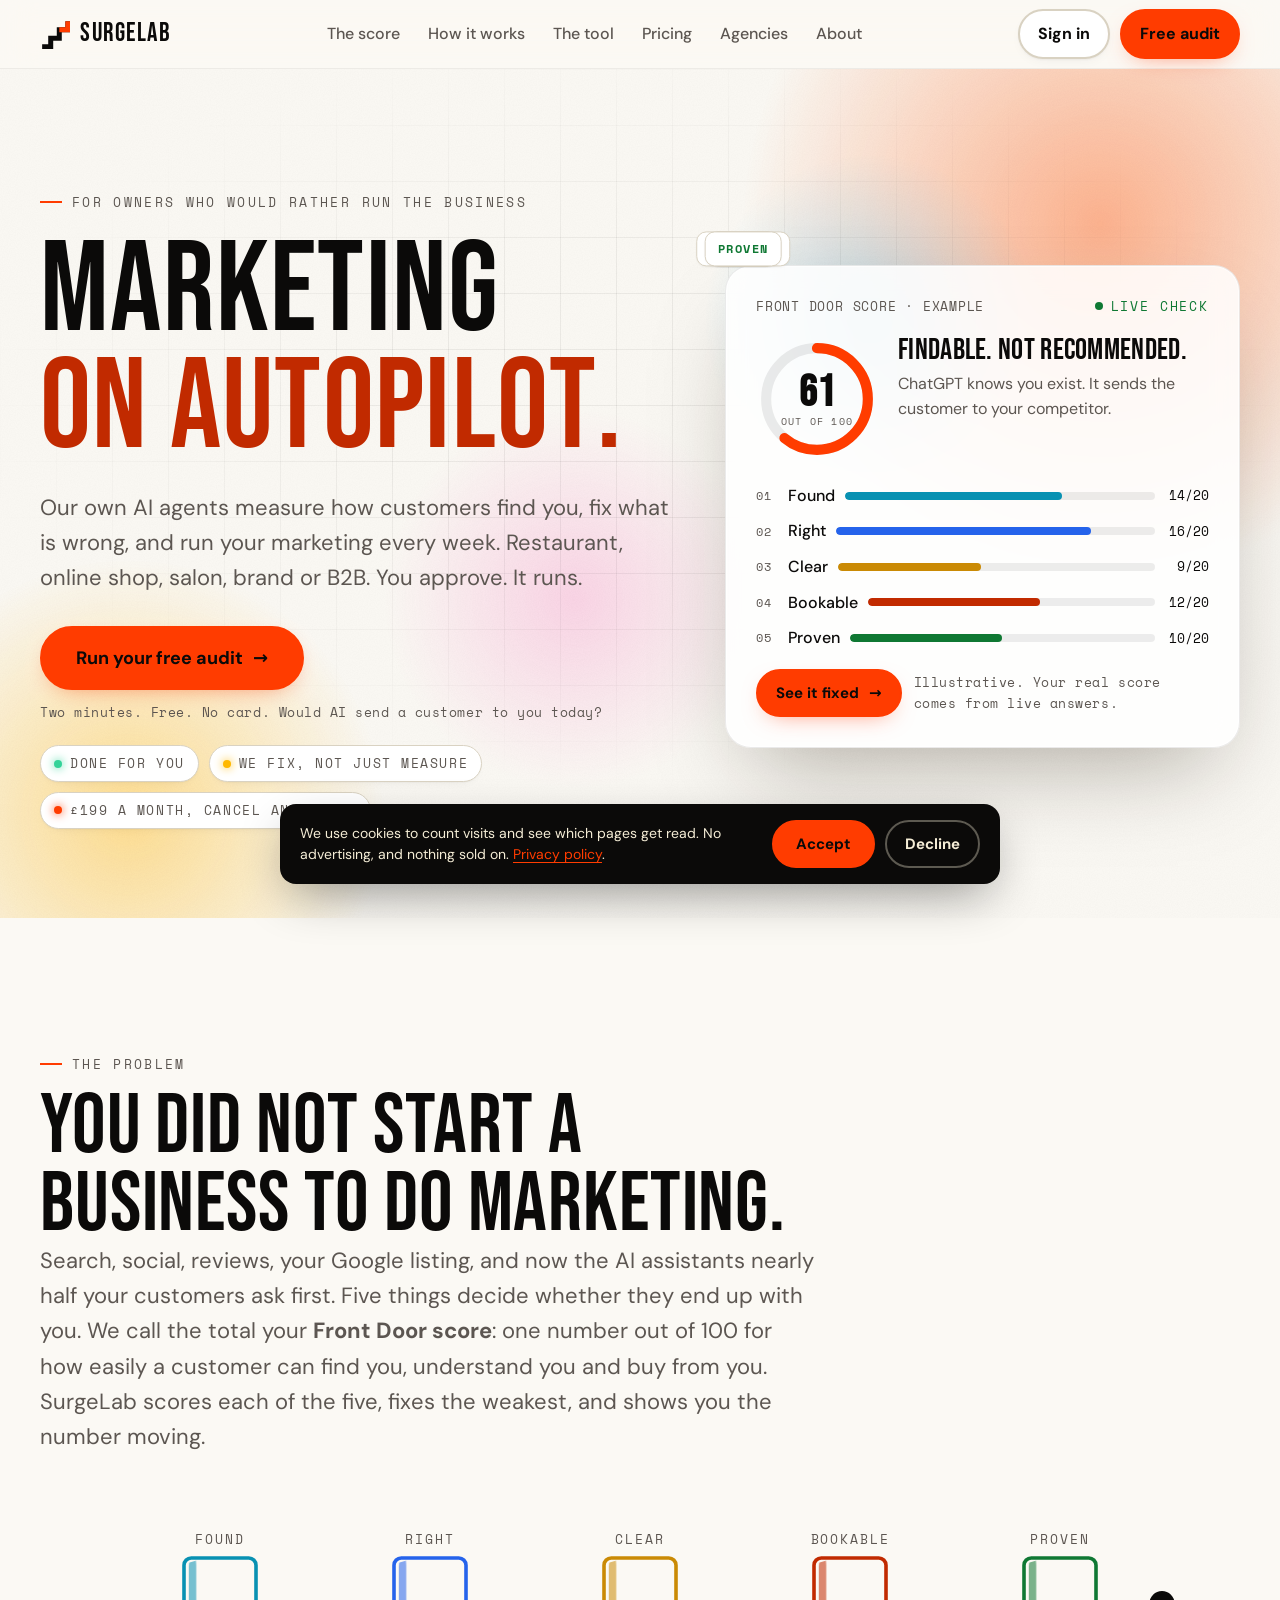
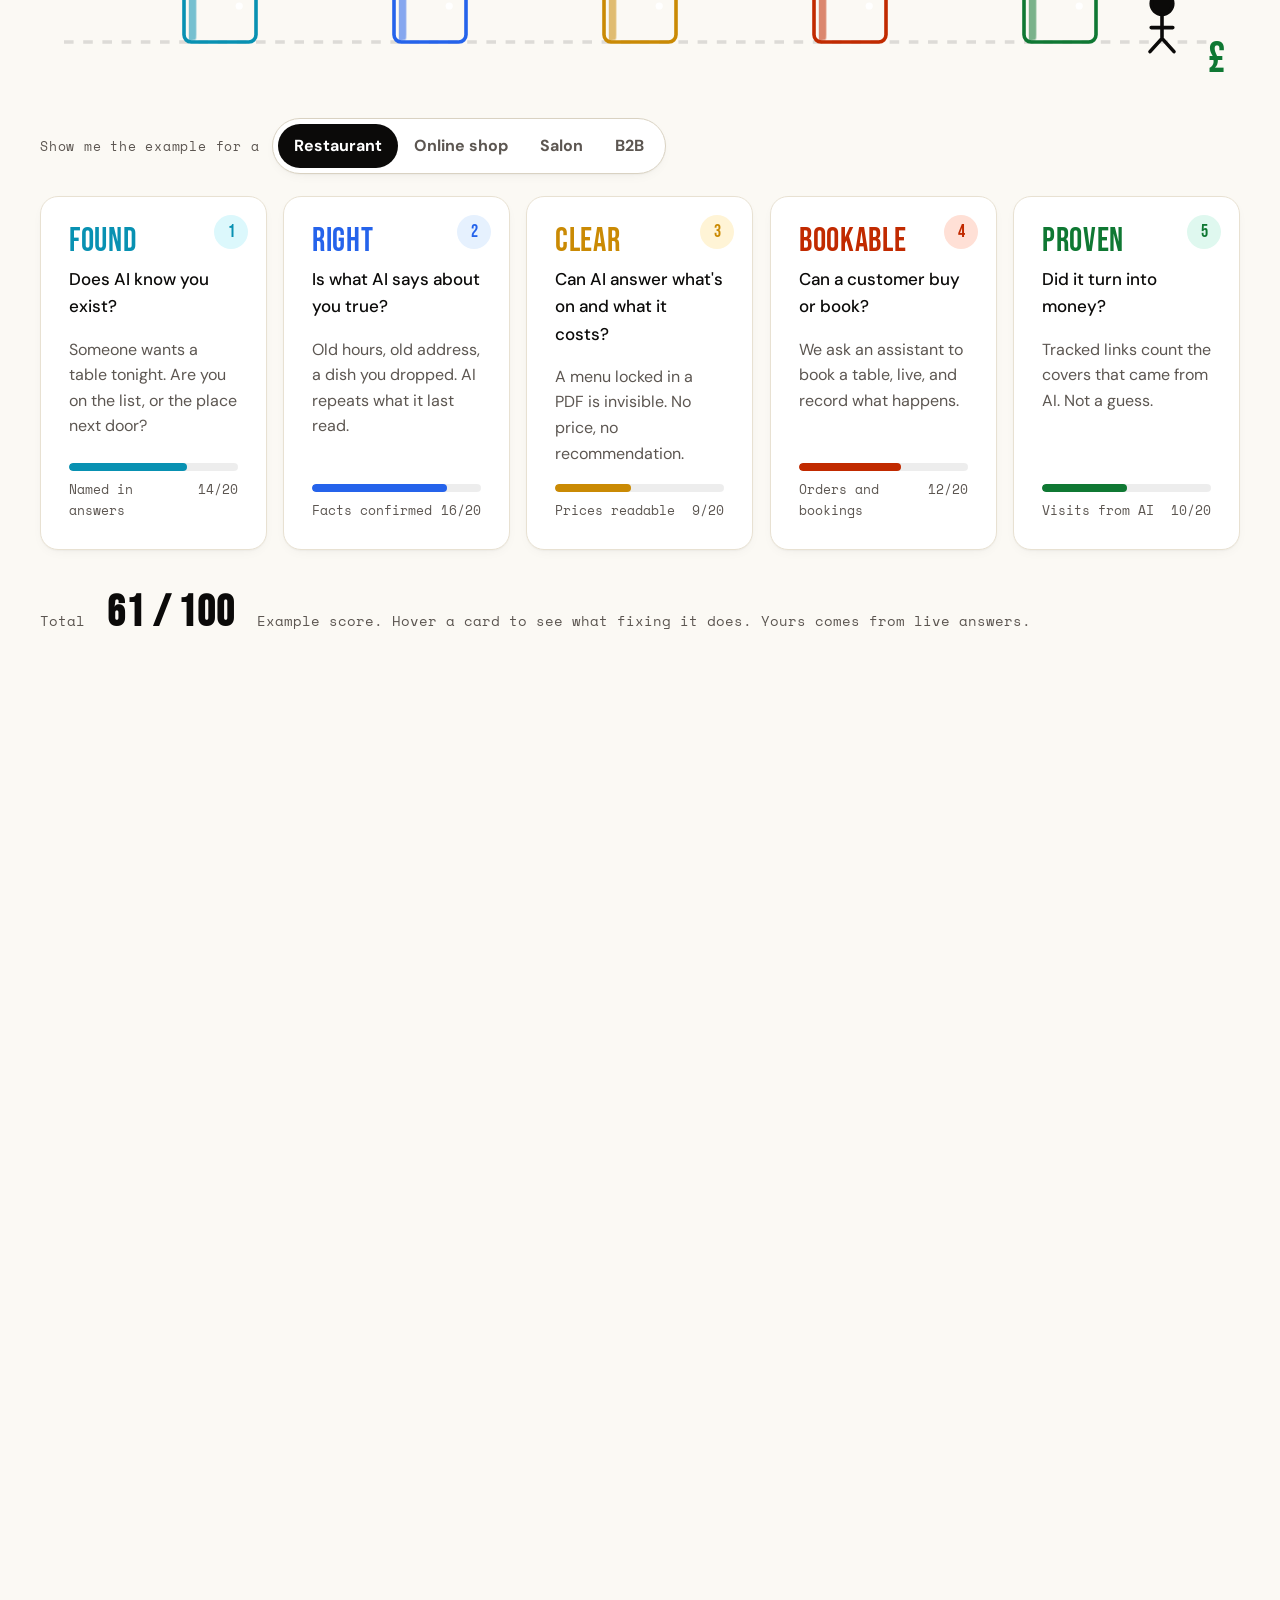
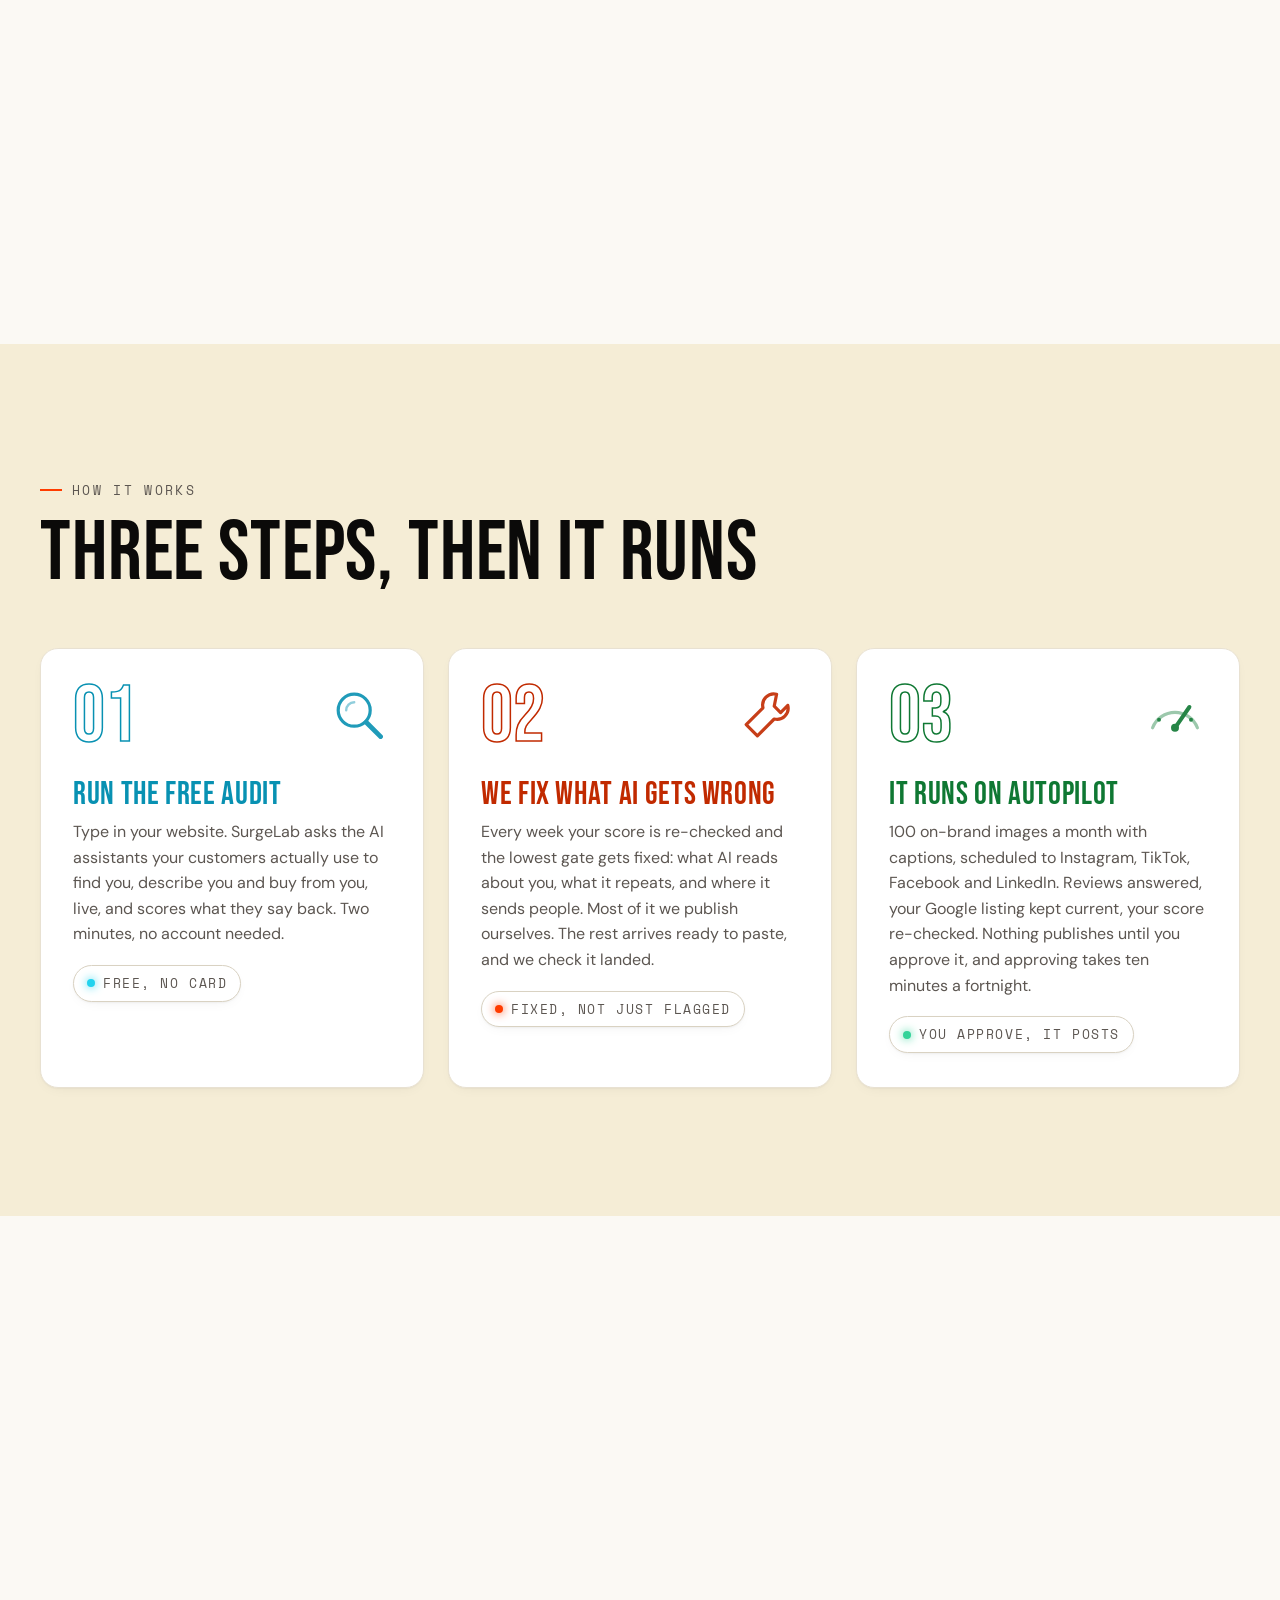
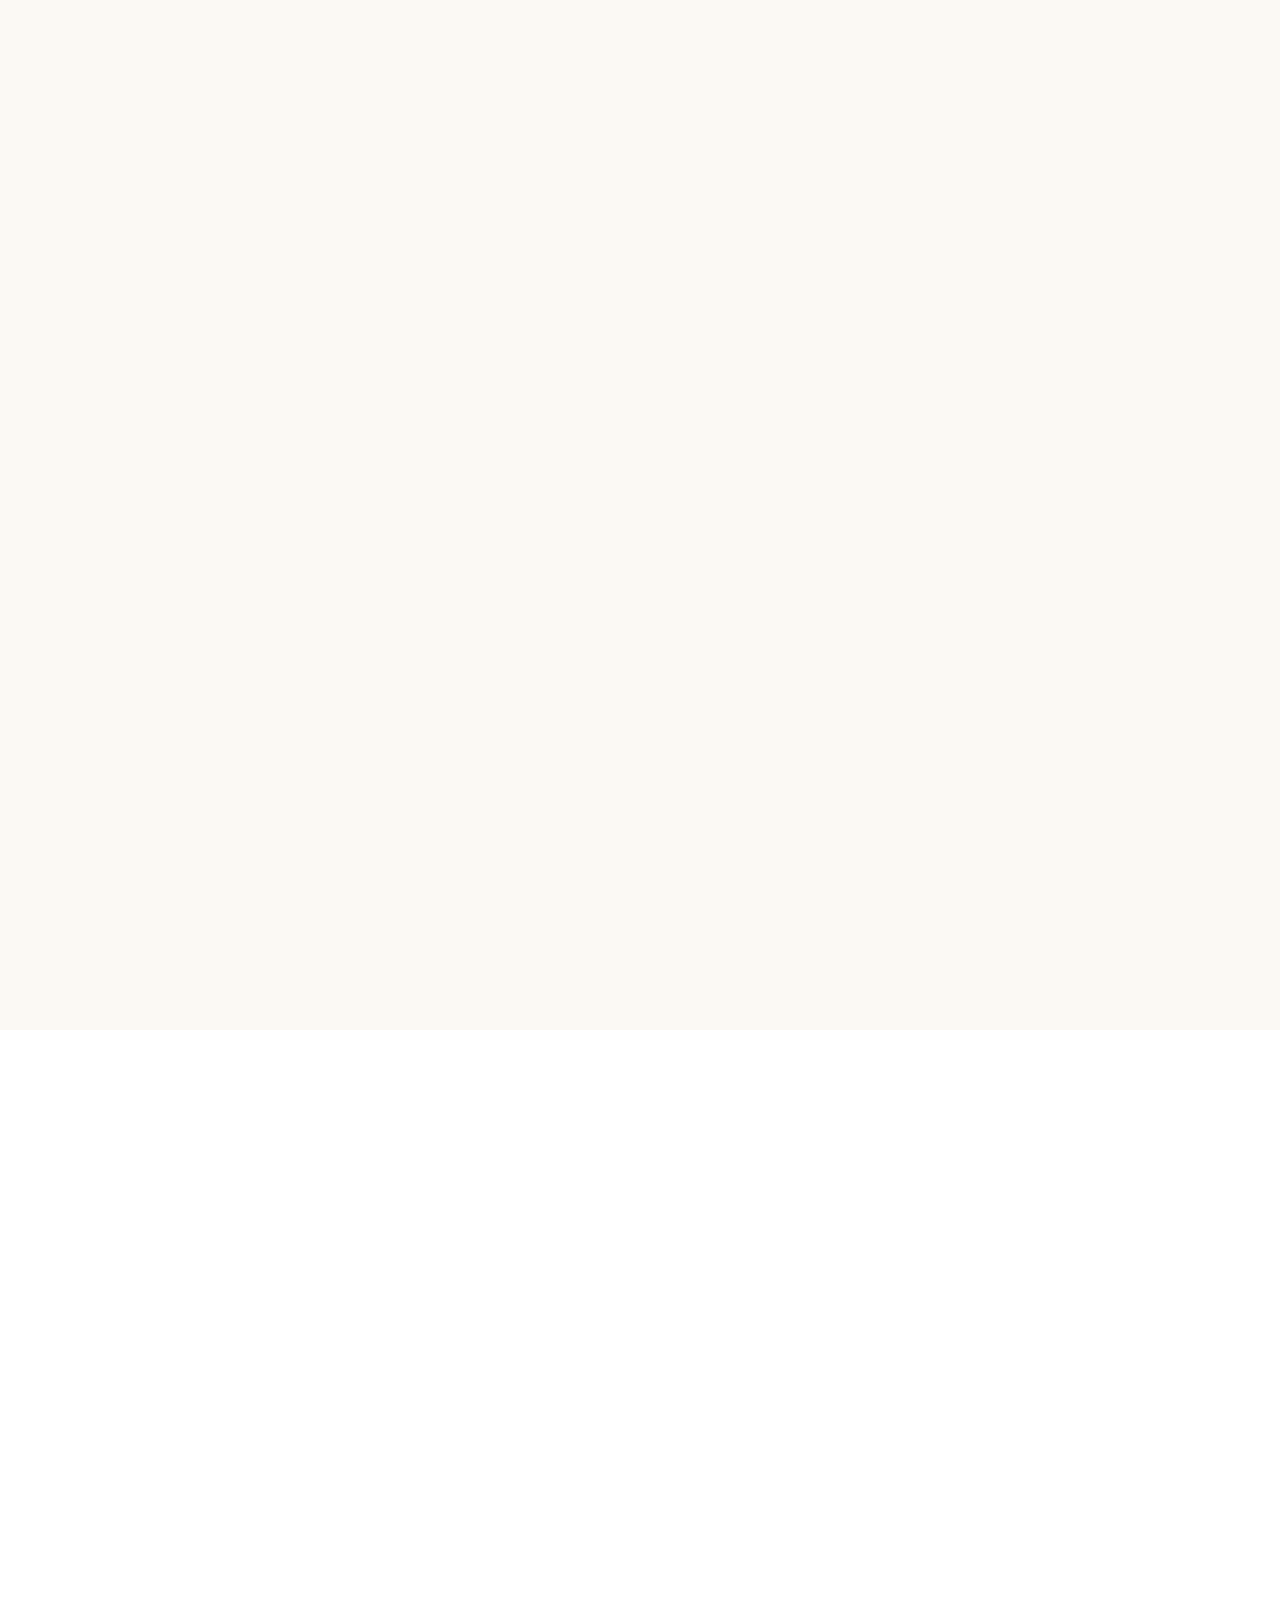
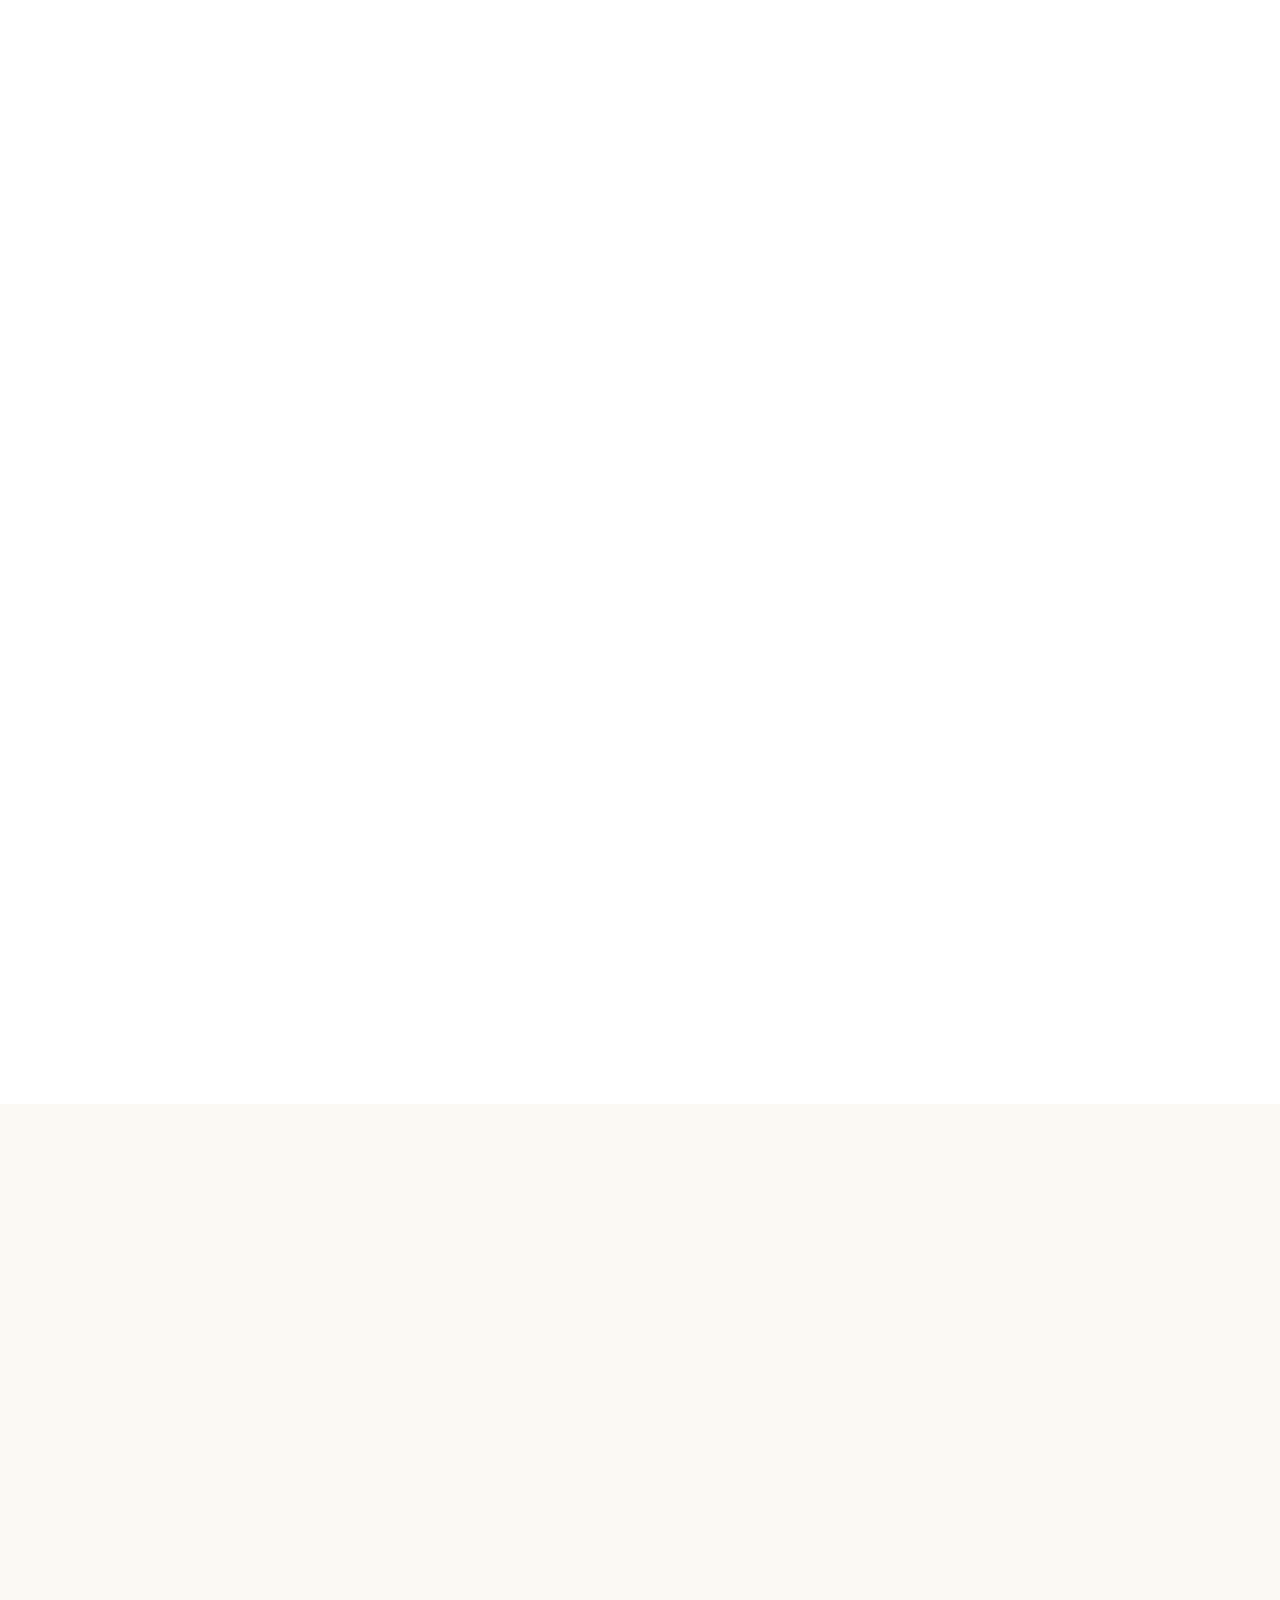
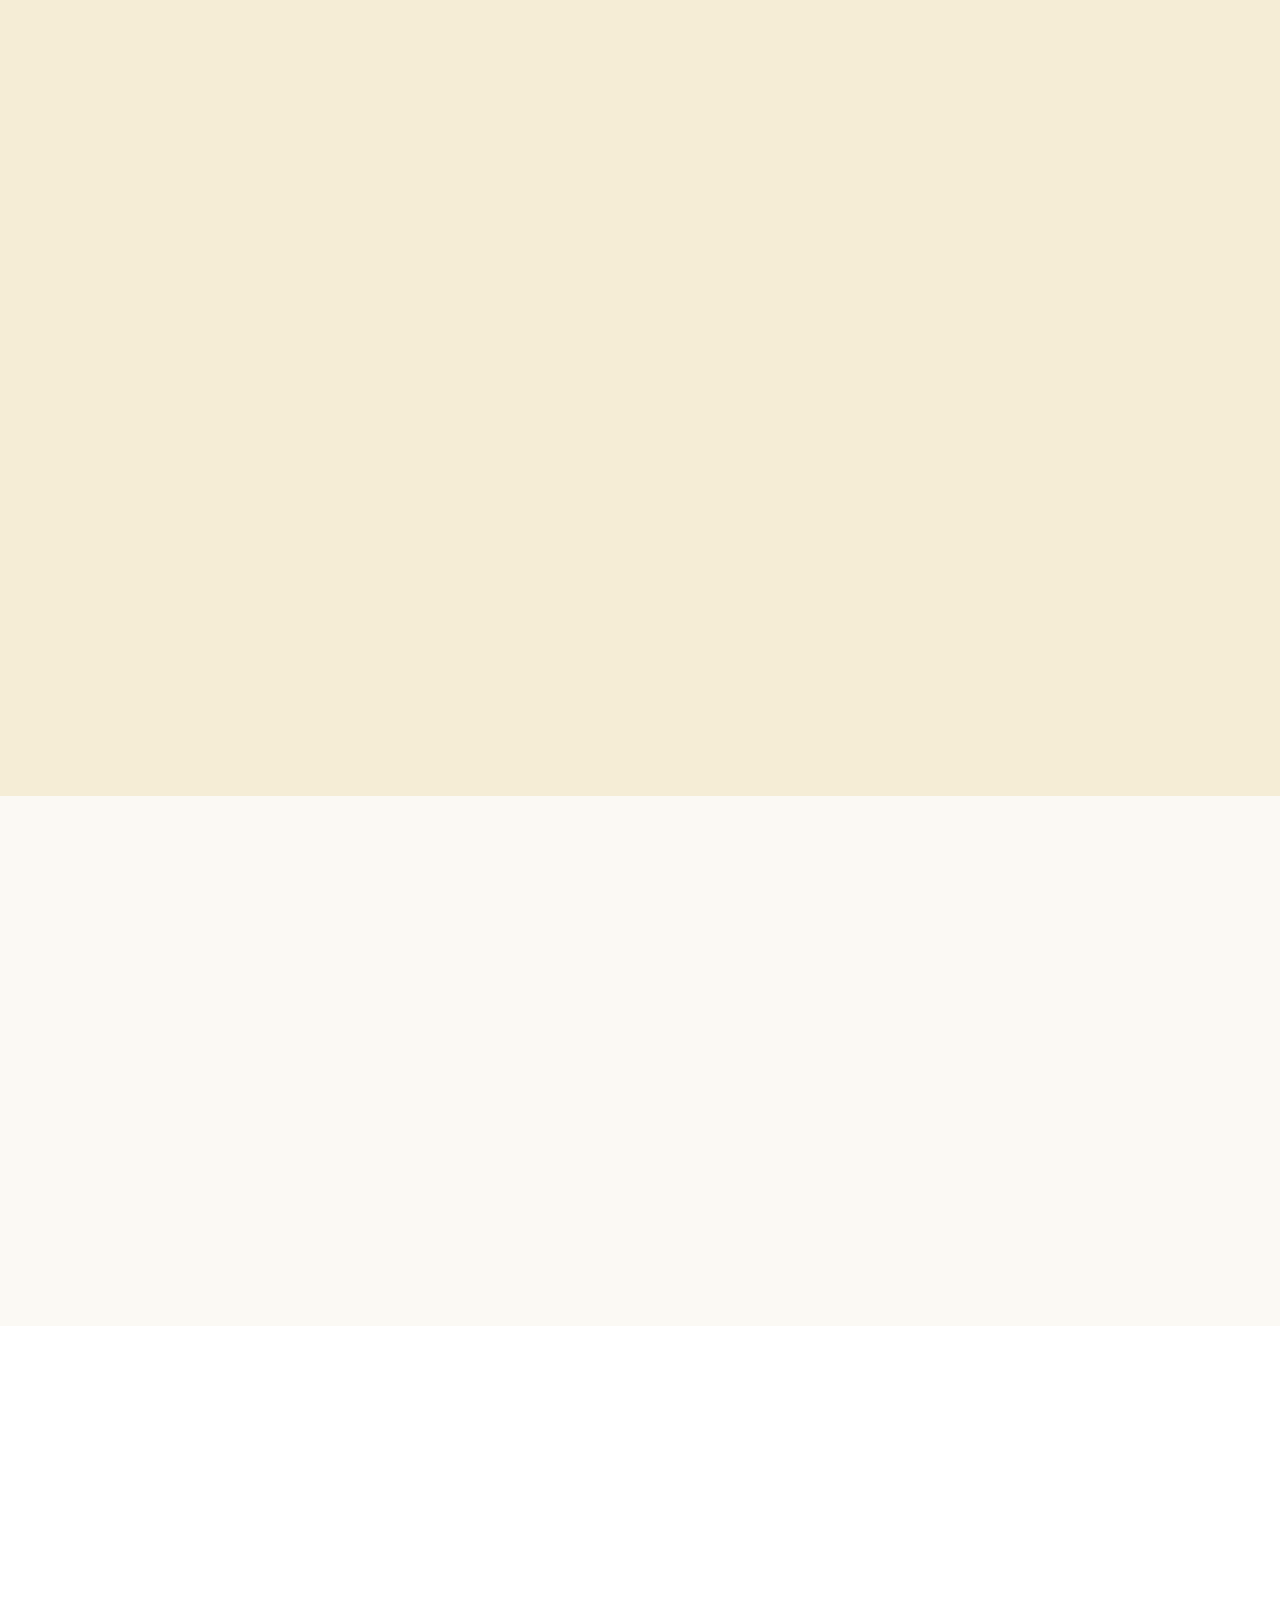
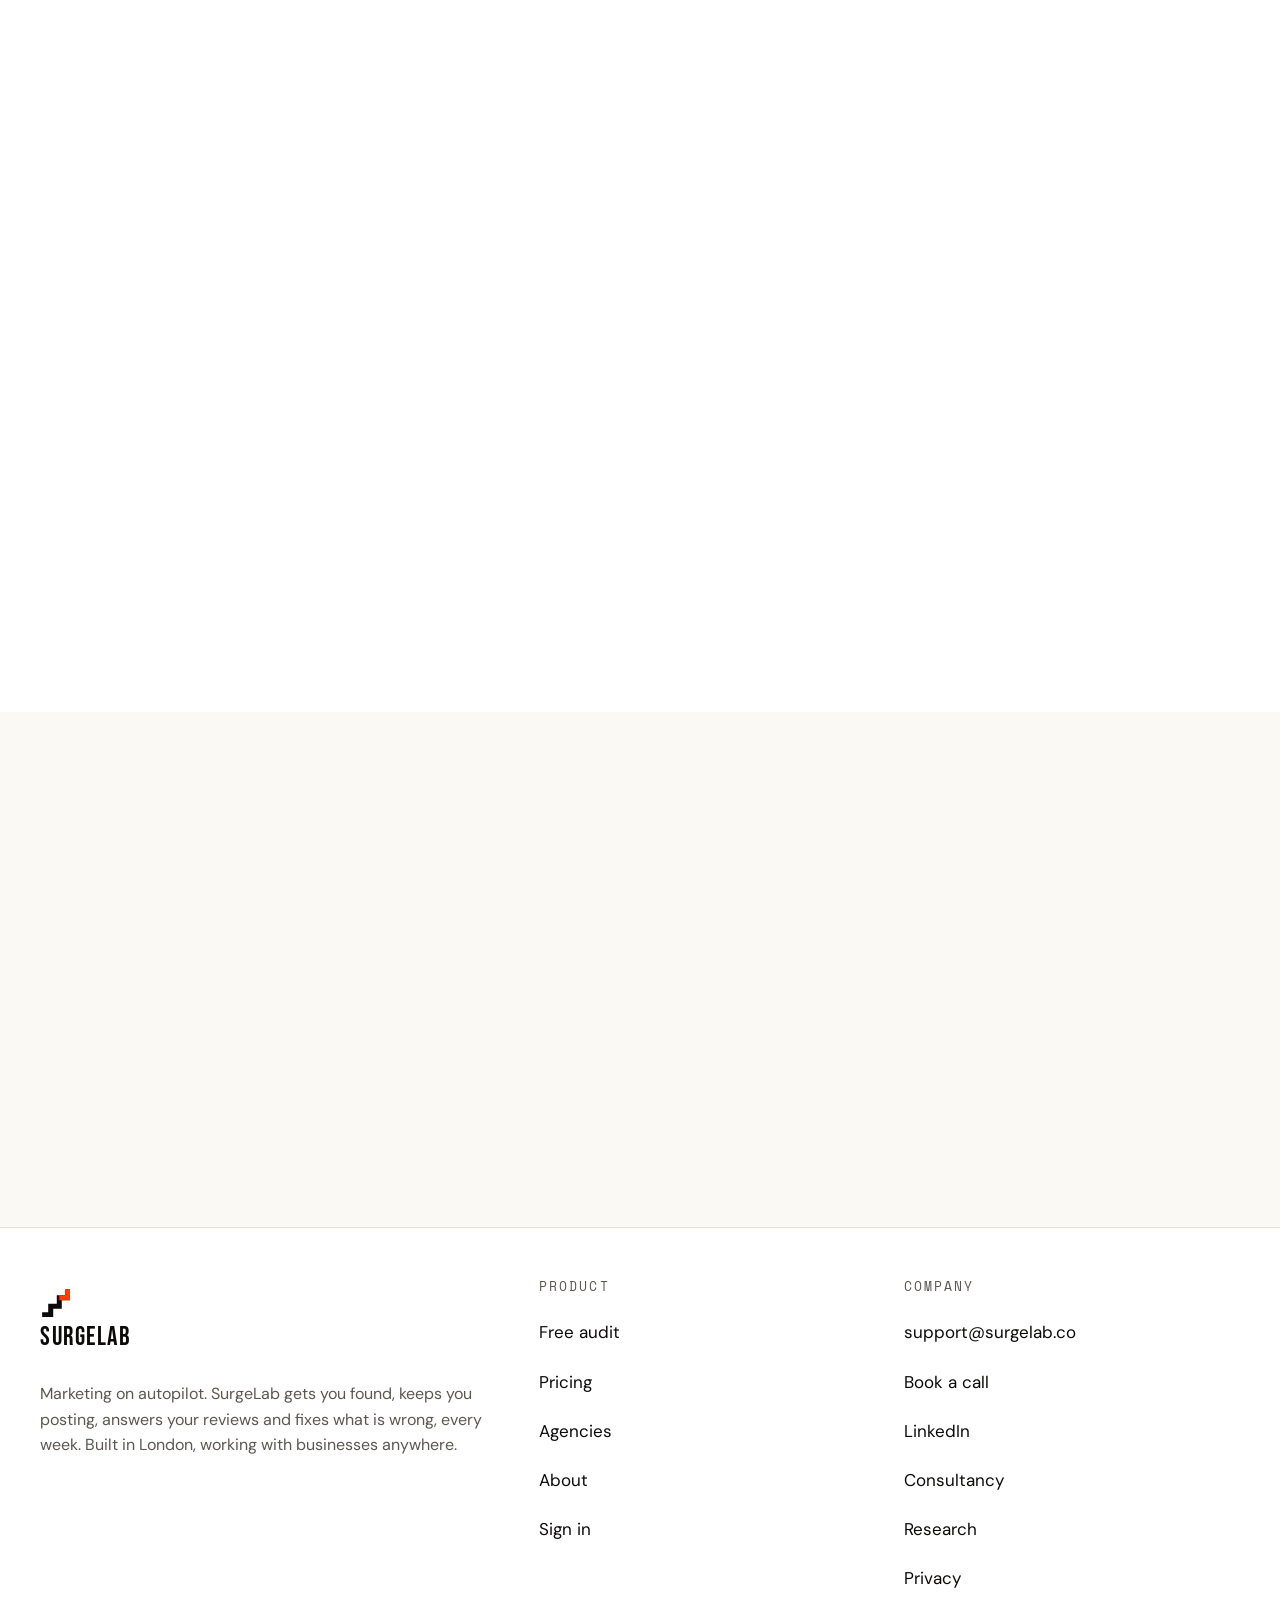
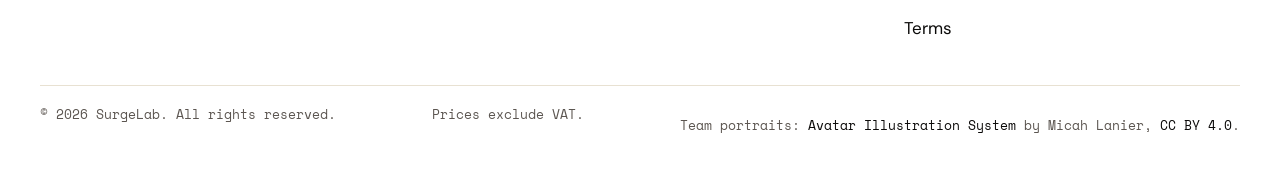
==== commit 45fb1402: "The site now shows the eight-person team the tool actually has WHY. The tool retired the old ~50-job" ====
--- a/index.html
+++ b/index.html
@@ -36,7 +36,7 @@
     gtag('config','G-MWPDZ9F3QK');
   </script>
   <script async src="https://www.googletagmanager.com/gtag/js?id=G-MWPDZ9F3QK"></script>
-  <link rel="stylesheet" href="/assets/css/site.min.css?v=34ac29a8">
+  <link rel="stylesheet" href="/assets/css/site.min.css?v=d0d4fa89">
   <script type="application/ld+json">{
 "@context": "https://schema.org",
 "@graph": [
@@ -181,8 +181,8 @@
 "@type": "Offer",
 "itemOffered": {
 "@type": "Service",
-"name": "AI marketing agents add-on",
-"description": "A roster of 25 single-job marketing agents to hire. Hire two or more and The Chief of Staff joins free to set their targets and check their work.",
+"name": "AI marketing team add-on",
+"description": "A team of eight AI specialists, one for each part of your marketing: research, AI answers, reviews, your Google listing, PR, content, and sales email. Priya manages them and is free on every plan. They draft; you approve.",
 "provider": {
 "@id": "https://surgelab.co/#org"
 },
@@ -670,12 +670,12 @@
               </div>
             </div>
             <div class="panel panel-wide">
-              <h3 class="ph">Your agents this week <span>4 active</span></h3>
+              <h3 class="ph">Your team this week <span>4 active</span></h3>
               <ul class="feed">
-                <li style="--c: var(--cyan-ink); --d: 0ms"><span class="av">M</span><span><b>The Mystery Shopper</b> bought from you as a stranger. Took 3 steps, got through.</span><span class="t">Mon</span></li>
-                <li style="--c: var(--amber-ink); --d: 120ms"><span class="av">R</span><span><b>Your Reputation</b> answered 6 Google reviews, average reply time 4 minutes.</span><span class="t">Tue</span></li>
-                <li style="--c: var(--blue-ink); --d: 240ms"><span class="av">N</span><span><b>Nearby</b> spotted a new rival setting up on your patch. Post drafted.</span><span class="t">Wed</span></li>
-                <li style="--c: var(--green-ink); --d: 360ms"><span class="av">C</span><span><b>The Chief of Staff</b> challenged Nearby on last week's post, then set this week's fix: prices AI could not read. Fixed and published.</span><span class="t">Thu</span></li>
+                <li style="--c: var(--blue-ink); --d: 0ms"><img class="face-xs" src="/assets/img/team/grace.svg" alt="" aria-hidden="true" width="30" height="30" loading="lazy" decoding="async"><span><b>Grace</b> asked five AI engines about a business like yours. Named you in 2 of 12 answers.</span><span class="t">Mon</span></li>
+                <li style="--c: var(--amber-ink); --d: 120ms"><img class="face-xs" src="/assets/img/team/sam.svg" alt="" aria-hidden="true" width="30" height="30" loading="lazy" decoding="async"><span><b>Sam</b> drafted replies to 6 Google reviews. All waiting for your yes.</span><span class="t">Tue</span></li>
+                <li style="--c: var(--cyan-ink); --d: 240ms"><img class="face-xs" src="/assets/img/team/tom.svg" alt="" aria-hidden="true" width="30" height="30" loading="lazy" decoding="async"><span><b>Tom</b> spotted a new rival setting up on your patch.</span><span class="t">Wed</span></li>
+                <li style="--c: var(--orange-ink); --d: 360ms"><img class="face-xs" src="/assets/img/team/priya.svg" alt="" aria-hidden="true" width="30" height="30" loading="lazy" decoding="async"><span><b>Priya</b> read all of it and picked one thing for you: your prices are not readable by AI. Fixed and published.</span><span class="t">Thu</span></li>
               </ul>
             </div>
           </div>
@@ -842,12 +842,12 @@
             </article>
             <article class="card card-accent addon" style="--accent: var(--cyan); --accent-ink: var(--cyan-ink)">
               <div>
-                <h3>AI marketing agents</h3>
-                <p>Hire from the roster of 25 to expand your team. Hire two or more and The Chief of Staff joins for free to run them and push each one to earn its place.</p>
+                <h3>Your AI team</h3>
+                <p>Eight specialists, one for each part of your marketing. Priya manages them and is free on every plan, whether you take one of the others or all seven.</p>
                 <ul>
-                  <li>Shops your business as a stranger, answers every review, watches rivals, pitches the press</li>
-                  <li>Audition one before you hire it</li>
-                  <li>A receipt for everything it does, and what it cost</li>
+                  <li>Answers every review, watches rivals, tends your Google listing, pitches the press, writes the emails</li>
+                  <li>They draft. Nothing is posted, sent or published until you approve it</li>
+                  <li>A receipt for every piece of work, and what it cost</li>
                 </ul>
               </div>
               <span class="tag">Add-on</span>
@@ -883,56 +883,45 @@
     </div>
     <div class="container" id="agents">
       <div class="section-head" data-reveal>
-        <p class="eyebrow">Optional add-on: AI marketing agents</p>
-        <h2 id="agents-title" class="display h2">Hire a team that never clocks off</h2>
-        <p class="lede">A marketing hire costs thousands a month and works office hours. An agent has one job, does it every day, and shows you what changed.</p>
+        <p class="eyebrow">Optional add-on: your AI team</p>
+        <h2 id="agents-title" class="display h2">Eight specialists. The manager is free.</h2>
+        <p class="lede">A marketing hire costs thousands a month and works office hours. Each of these owns one part of your marketing, works at it every day, and shows you what changed.</p>
       </div>
       <article class="chief beam" data-reveal>
         <div class="chief-who">
-          <div class="role"><span>Management</span><span class="lvl">Joins free</span></div>
-          <svg class="bot" viewBox="0 0 64 64" aria-hidden="true" style="--bc:#c12a00"><g class="bot-body" stroke="#c12a00" stroke-width="2.6" fill="#fff"><path d="M32 12l18 10v20l-18 10-18-10V22z"/></g><g class="bot-face" fill="#c12a00" stroke="#c12a00" stroke-width="2.6" stroke-linecap="round"><circle cx="25" cy="31" r="3.2" class="eye"/><circle cx="39" cy="31" r="3.2" class="eye"/><path d="M25 39q7 5 14 0" fill="none"/></g></svg>
-          <h3>The Chief of Staff</h3>
-          <p>Not for hire. The moment you have two or more agents, The Chief of Staff takes charge. It sets each agent a target, checks its work every week and challenges it to prove it earned its place. Anything that cannot show a result gets reported to you.</p>
-          <span class="tag">Free with 2+ agents</span>
+          <div class="role"><span>Management</span><span class="lvl">Free on every plan</span></div>
+          <img class="face face-lg" src="/assets/img/team/priya.svg" alt="" aria-hidden="true" width="92" height="92" decoding="async"><h3>Priya</h3>
+          <p>Priya is the manager, and she costs nothing. Every week she reads what the other seven found and produced, then hands you the one thing actually worth doing. You get a decision, not a pile of reports.</p>
+          <span class="tag">Free, whatever else you take</span>
         </div>
         <div class="chief-chart" aria-hidden="true">
-          <div class="cc-top">Chief of Staff</div>
+          <div class="cc-top">Priya</div>
           <svg class="cc-lines" viewBox="0 0 300 44" preserveAspectRatio="none"><path d="M150 0v14H50v30"/><path d="M150 0v44"/><path d="M150 0v14h100v30"/></svg>
           <div class="cc-row">
-            <div class="cc-agent" style="--d: 500ms"><svg class="bot" viewBox="0 0 64 64" aria-hidden="true" style="--bc:#0891b2"><g class="bot-body" stroke="#0891b2" stroke-width="2.6" fill="#fff"><path d="M32 16V8"/><circle cx="32" cy="7" r="3" class="ant"/><circle cx="32" cy="32" r="18"/></g><g class="bot-face" fill="#0891b2" stroke="#0891b2" stroke-width="2.6" stroke-linecap="round"><rect x="21" y="27" width="8" height="8" rx="2" class="eye"/><rect x="35" y="27" width="8" height="8" rx="2" class="eye"/><path d="M25 39q7 5 14 0" fill="none"/></g></svg><b>Nearby</b><em class="ok">Target met</em></div>
-            <div class="cc-agent" style="--d: 700ms"><svg class="bot" viewBox="0 0 64 64" aria-hidden="true" style="--bc:#ca8a04"><g class="bot-body" stroke="#ca8a04" stroke-width="2.6" fill="#fff"><path d="M26 16l2-6h8l2 6" fill="none"/><path d="M20 14h24l8 12v14a8 8 0 0 1-8 8H20a8 8 0 0 1-8-8V26z"/></g><g class="bot-face" fill="#ca8a04" stroke="#ca8a04" stroke-width="2.6" stroke-linecap="round"><circle cx="32" cy="31" r="6" fill="#fff" stroke="none"/><circle cx="33" cy="31" r="2.6" class="eye"/><path d="M25 39q7 5 14 0" fill="none"/></g></svg><b>Your Reputation</b><em class="ok">Proved it</em></div>
-            <div class="cc-agent" style="--d: 900ms"><svg class="bot" viewBox="0 0 64 64" aria-hidden="true" style="--bc:#be185d"><g class="bot-body" stroke="#be185d" stroke-width="2.6" fill="#fff"><rect x="8" y="26" width="5" height="12" rx="2"/><rect x="51" y="26" width="5" height="12" rx="2"/><rect x="14" y="16" width="36" height="32" rx="9"/></g><g class="bot-face" fill="#be185d" stroke="#be185d" stroke-width="2.6" stroke-linecap="round"><circle cx="25" cy="31" r="4.5" fill="#fff" stroke="none"/><circle cx="39" cy="31" r="4.5" fill="#fff" stroke="none"/><circle cx="26" cy="31" r="2" class="eye"/><circle cx="40" cy="31" r="2" class="eye"/><path d="M25 39q7 5 14 0" fill="none"/></g></svg><b>The Photographer</b><em class="warn">Challenged</em></div>
-          </div>
-          <p class="cc-note">Every week: what changed, what it cost, keep or let go.</p>
+            <div class="cc-agent" style="--d: 500ms"><img class="face face-sm" src="/assets/img/team/grace.svg" alt="" aria-hidden="true" width="40" height="40" loading="lazy" decoding="async"><b>Grace</b><em class="ok">12 answers checked</em></div>
+            <div class="cc-agent" style="--d: 700ms"><img class="face face-sm" src="/assets/img/team/sam.svg" alt="" aria-hidden="true" width="40" height="40" loading="lazy" decoding="async"><b>Sam</b><em class="ok">6 replies drafted</em></div>
+            <div class="cc-agent" style="--d: 900ms"><img class="face face-sm" src="/assets/img/team/leo.svg" alt="" aria-hidden="true" width="40" height="40" loading="lazy" decoding="async"><b>Leo</b><em class="warn">Waiting on you</em></div>
+          </div>
+          <p class="cc-note">Every week: what they found, what it means, the one thing to do.</p>
         </div>
       </article>
       <div class="sowhat" data-stagger="first">
-        <article class="card card-accent" style="--accent: var(--cyan); --accent-ink: var(--cyan-ink)"><b>One job each</b><p>No agent is asked to do everything, so each one is very good at its thing. You judge it on what changed, not on effort.</p></article>
-        <article class="card card-accent" style="--accent: var(--amber); --accent-ink: var(--amber-ink)"><b>Audition before you hire</b><p>Ask any agent what it would do for your business. It answers from your real situation, then you decide.</p></article>
-        <article class="card card-accent" style="--accent: var(--green); --accent-ink: var(--green-ink)"><b>Kept in check</b><p>Every agent reports what changed and what it cost, and The Chief of Staff checks the claim. Keep the ones that pay for themselves. Let the rest go.</p></article>
-      </div>
-      <p class="mono muted" style="margin: 28px 0 6px">A few of the 25 on the roster. Swipe, or drag, to meet them.</p>
-      <div class="agents-scroller" data-stagger="first">
-        <article class="card card-accent agent" style="--accent: var(--cyan); --accent-ink: var(--cyan-ink)"><div class="role"><span>Intelligence</span><span class="lvl">LVL 01</span></div><svg class="bot" viewBox="0 0 64 64" aria-hidden="true" style="--bc:#0891b2"><g class="bot-body" stroke="#0891b2" stroke-width="2.6" fill="#fff"><rect x="8" y="26" width="5" height="12" rx="2"/><rect x="51" y="26" width="5" height="12" rx="2"/><rect x="14" y="16" width="36" height="32" rx="9"/></g><g class="bot-face" fill="#0891b2" stroke="#0891b2" stroke-width="2.6" stroke-linecap="round"><path d="M21 32q4-5 8 0M35 32q4-5 8 0" fill="none" class="eye-arc"/><path d="M25 39q7 5 14 0" fill="none"/></g></svg><h3>The Mystery Shopper</h3><p>More of the customers who nearly chose you actually do.</p><button class="hire" type="button" aria-pressed="false" data-agent="The Mystery Shopper">Hire</button></article>
-        <article class="card card-accent agent" style="--accent: var(--amber); --accent-ink: var(--amber-ink)"><div class="role"><span>Front of house</span><span class="lvl">LVL 03</span></div><svg class="bot" viewBox="0 0 64 64" aria-hidden="true" style="--bc:#ca8a04"><g class="bot-body" stroke="#ca8a04" stroke-width="2.6" fill="#fff"><path d="M26 16l2-6h8l2 6" fill="none"/><path d="M20 14h24l8 12v14a8 8 0 0 1-8 8H20a8 8 0 0 1-8-8V26z"/></g><g class="bot-face" fill="#ca8a04" stroke="#ca8a04" stroke-width="2.6" stroke-linecap="round"><circle cx="32" cy="31" r="6" fill="#fff" stroke="none"/><circle cx="33" cy="31" r="2.6" class="eye"/><path d="M25 39q7 5 14 0" fill="none"/></g></svg><h3>Your Reputation</h3><p>Every review answered in your voice, before you have even seen it.</p><button class="hire" type="button" aria-pressed="false" data-agent="Your Reputation">Hire</button></article>
-        <article class="card card-accent agent" style="--accent: var(--blue); --accent-ink: var(--blue-ink)"><div class="role"><span>Search</span><span class="lvl">LVL 04</span></div><svg class="bot" viewBox="0 0 64 64" aria-hidden="true" style="--bc:#2563eb"><g class="bot-body" stroke="#2563eb" stroke-width="2.6" fill="#fff"><path d="M22 16l-4-7M42 16l4-7"/><circle cx="17" cy="8" r="2.5" class="ant"/><circle cx="47" cy="8" r="2.5" class="ant"/><rect x="12" y="18" width="40" height="28" rx="14"/></g><g class="bot-face" fill="#2563eb" stroke="#2563eb" stroke-width="2.6" stroke-linecap="round"><circle cx="25" cy="31" r="3.2" class="eye"/><circle cx="39" cy="31" r="3.2" class="eye"/><path d="M25 39q7 5 14 0" fill="none"/></g></svg><h3>The Answer Machine</h3><p>Your name comes up when someone asks an AI for a business like yours.</p><button class="hire" type="button" aria-pressed="false" data-agent="The Answer Machine">Hire</button></article>
-        <article class="card card-accent agent" style="--accent: var(--blue); --accent-ink: var(--blue-ink)"><div class="role"><span>Search</span><span class="lvl">LVL 05</span></div><svg class="bot" viewBox="0 0 64 64" aria-hidden="true" style="--bc:#2563eb"><g class="bot-body" stroke="#2563eb" stroke-width="2.6" fill="#fff"><path d="M32 12l18 10v20l-18 10-18-10V22z"/></g><g class="bot-face" fill="#2563eb" stroke="#2563eb" stroke-width="2.6" stroke-linecap="round"><rect x="20" y="28" width="24" height="7" rx="3.5" class="eye"/><path d="M25 39q7 5 14 0" fill="none"/></g></svg><h3>The Local Fixer</h3><p>Your Google listing stays sharp without you touching it.</p><button class="hire" type="button" aria-pressed="false" data-agent="The Local Fixer">Hire</button></article>
-        <article class="card card-accent agent" style="--accent: var(--pink); --accent-ink: var(--pink-ink)"><div class="role"><span>Creative</span><span class="lvl">LVL 01</span></div><svg class="bot" viewBox="0 0 64 64" aria-hidden="true" style="--bc:#be185d"><g class="bot-body" stroke="#be185d" stroke-width="2.6" fill="#fff"><rect x="8" y="26" width="5" height="12" rx="2"/><rect x="51" y="26" width="5" height="12" rx="2"/><rect x="14" y="16" width="36" height="32" rx="9"/></g><g class="bot-face" fill="#be185d" stroke="#be185d" stroke-width="2.6" stroke-linecap="round"><circle cx="25" cy="31" r="4.5" fill="#fff" stroke="none"/><circle cx="39" cy="31" r="4.5" fill="#fff" stroke="none"/><circle cx="26" cy="31" r="2" class="eye"/><circle cx="40" cy="31" r="2" class="eye"/><path d="M25 39q7 5 14 0" fill="none"/></g></svg><h3>The Photographer</h3><p>A fortnight of posts from the photos already on your phone.</p><button class="hire" type="button" aria-pressed="false" data-agent="The Photographer">Hire</button></article>
-        <article class="card card-accent agent" style="--accent: var(--orange); --accent-ink: var(--orange-ink)"><div class="role"><span>Sales</span><span class="lvl">LVL 03</span></div><svg class="bot" viewBox="0 0 64 64" aria-hidden="true" style="--bc:#c12a00"><g class="bot-body" stroke="#c12a00" stroke-width="2.6" fill="#fff"><path d="M26 16l2-6h8l2 6" fill="none"/><path d="M20 14h24l8 12v14a8 8 0 0 1-8 8H20a8 8 0 0 1-8-8V26z"/></g><g class="bot-face" fill="#c12a00" stroke="#c12a00" stroke-width="2.6" stroke-linecap="round"><rect x="21" y="27" width="8" height="8" rx="2" class="eye"/><rect x="35" y="27" width="8" height="8" rx="2" class="eye"/><path d="M25 39q7 5 14 0" fill="none"/></g></svg><h3>The Emailer</h3><p>Quiet customers come back.</p><button class="hire" type="button" aria-pressed="false" data-agent="The Emailer">Hire</button></article>
-        <a class="card agent agent-more" href="https://socialtool.surgelab.co/login"><div class="role"><span>The rest of the roster</span><span class="lvl">+19</span></div><div class="more-bots" aria-hidden="true"><svg class="bot" viewBox="0 0 64 64" aria-hidden="true" style="--bc:#0891b2"><g class="bot-body" stroke="#0891b2" stroke-width="2.6" fill="#fff"><path d="M32 16V8"/><circle cx="32" cy="7" r="3" class="ant"/><circle cx="32" cy="32" r="18"/></g><g class="bot-face" fill="#0891b2" stroke="#0891b2" stroke-width="2.6" stroke-linecap="round"><circle cx="25" cy="31" r="4.5" fill="#fff" stroke="none"/><circle cx="39" cy="31" r="4.5" fill="#fff" stroke="none"/><circle cx="26" cy="31" r="2" class="eye"/><circle cx="40" cy="31" r="2" class="eye"/><path d="M25 39q7 5 14 0" fill="none"/></g></svg><svg class="bot" viewBox="0 0 64 64" aria-hidden="true" style="--bc:#be185d"><g class="bot-body" stroke="#be185d" stroke-width="2.6" fill="#fff"><path d="M22 16l-4-7M42 16l4-7"/><circle cx="17" cy="8" r="2.5" class="ant"/><circle cx="47" cy="8" r="2.5" class="ant"/><rect x="12" y="18" width="40" height="28" rx="14"/></g><g class="bot-face" fill="#be185d" stroke="#be185d" stroke-width="2.6" stroke-linecap="round"><rect x="21" y="27" width="8" height="8" rx="2" class="eye"/><rect x="35" y="27" width="8" height="8" rx="2" class="eye"/><path d="M25 39q7 5 14 0" fill="none"/></g></svg><svg class="bot" viewBox="0 0 64 64" aria-hidden="true" style="--bc:#0f7833"><g class="bot-body" stroke="#0f7833" stroke-width="2.6" fill="#fff"><path d="M26 16l2-6h8l2 6" fill="none"/><path d="M20 14h24l8 12v14a8 8 0 0 1-8 8H20a8 8 0 0 1-8-8V26z"/></g><g class="bot-face" fill="#0f7833" stroke="#0f7833" stroke-width="2.6" stroke-linecap="round"><circle cx="25" cy="31" r="4.5" fill="#fff" stroke="none"/><circle cx="39" cy="31" r="4.5" fill="#fff" stroke="none"/><circle cx="26" cy="31" r="2" class="eye"/><circle cx="40" cy="31" r="2" class="eye"/><path d="M25 39q7 5 14 0" fill="none"/></g></svg></div><h3>And 19 more</h3><p>Nineteen more cover the rest. Meet the whole team inside the tool.</p><span class="tag">Sign in to meet them</span></a>
-      </div>
-      <div class="team card" id="team" data-reveal>
-        <div class="team-head">
-          <div><p class="eyebrow" style="margin-bottom: 6px">Your team</p><b class="team-count" aria-live="polite">Nobody hired yet</b></div>
-          <p class="mono muted">Tap Hire on any agent. Hire two and watch who turns up.</p>
-        </div>
-        <div class="team-slots" aria-live="polite"></div>
-        <div class="team-chief" hidden>
-          <svg class="bot" viewBox="0 0 64 64" aria-hidden="true" style="--bc:#c12a00"><g class="bot-body" stroke="#c12a00" stroke-width="2.6" fill="#fff"><path d="M32 12l18 10v20l-18 10-18-10V22z"/></g><g class="bot-face" fill="#c12a00" stroke="#c12a00" stroke-width="2.6" stroke-linecap="round"><circle cx="25" cy="31" r="3.2" class="eye"/><circle cx="39" cy="31" r="3.2" class="eye"/><path d="M25 39q7 5 14 0" fill="none"/></g></svg>
-          <div><b>The Chief of Staff joined. Free.</b><p>Two agents is a team, so the manager turned up on its own. From here it sets their targets and checks their work every week.</p></div>
-        </div>
-        <div class="team-cta" hidden><a class="btn" href="/#pricing">Run your free audit</a><span class="mono muted">Agents are an add-on to the plan. You hire them inside the tool.</span></div>
-      </div>
+        <article class="card card-accent" style="--accent: var(--cyan); --accent-ink: var(--cyan-ink)"><b>One part each</b><p>Nobody is asked to do everything, so each one is very good at their bit. When something moves, you know whose week to read.</p></article>
+        <article class="card card-accent" style="--accent: var(--amber); --accent-ink: var(--amber-ink)"><b>They draft, you decide</b><p>Replies, posts, pitches and offers all arrive written and waiting. Nothing is posted, sent or published until you have said yes.</p></article>
+        <article class="card card-accent" style="--accent: var(--green); --accent-ink: var(--green-ink)"><b>A receipt for everything</b><p>Every piece of work says what changed and what it cost, so you can tell the difference between busy and useful.</p></article>
+      </div>
+      <p class="mono muted" style="margin: 28px 0 6px">The seven who report to Priya.</p>
+      <div class="grid grid-4" data-stagger="first">
+        <article class="card card-accent agent" style="--accent: var(--cyan); --accent-ink: var(--cyan-ink)"><div class="role"><span>Research</span></div><img class="face" src="/assets/img/team/tom.svg" alt="" aria-hidden="true" width="64" height="64" loading="lazy" decoding="async"><h3>Tom</h3><p>Watches what is moving around you: rivals, official registers, rankings and demand. You hear it from him first.</p></article>
+        <article class="card card-accent agent" style="--accent: var(--blue); --accent-ink: var(--blue-ink)"><div class="role"><span>AI answers</span></div><img class="face" src="/assets/img/team/grace.svg" alt="" aria-hidden="true" width="64" height="64" loading="lazy" decoding="async"><h3>Grace</h3><p>Checks what ChatGPT, Gemini and Perplexity say when somebody asks about a business like yours, then works on getting your name into the answer.</p></article>
+        <article class="card card-accent agent" style="--accent: var(--amber); --accent-ink: var(--amber-ink)"><div class="role"><span>Reviews</span></div><img class="face" src="/assets/img/team/sam.svg" alt="" aria-hidden="true" width="64" height="64" loading="lazy" decoding="async"><h3>Sam</h3><p>Drafts the reply to every review while you are asleep, and keeps an eye on your standing with anyone deciding whether to trust you.</p></article>
+        <article class="card card-accent agent" style="--accent: var(--green); --accent-ink: var(--green-ink)"><div class="role"><span>Front of house</span></div><img class="face" src="/assets/img/team/jo.svg" alt="" aria-hidden="true" width="64" height="64" loading="lazy" decoding="async"><h3>Jo</h3><p>Keeps your Google listing in order and counts the calls, directions and bookings it actually brings in, not just the people who looked.</p></article>
+        <article class="card card-accent agent" style="--accent: var(--violet); --accent-ink: var(--violet-ink)"><div class="role"><span>PR</span></div><img class="face" src="/assets/img/team/nell.svg" alt="" aria-hidden="true" width="64" height="64" loading="lazy" decoding="async"><h3>Nell</h3><p>Finds the publications, journalists and local causes worth being seen by, and drafts the approach for you to send.</p></article>
+        <article class="card card-accent agent" style="--accent: var(--pink); --accent-ink: var(--pink-ink)"><div class="role"><span>Content</span></div><img class="face" src="/assets/img/team/leo.svg" alt="" aria-hidden="true" width="64" height="64" loading="lazy" decoding="async"><h3>Leo</h3><p>Turns your photos and your own words into content and drafts it for you to approve. He never posts or publishes anything on his own.</p></article>
+        <article class="card card-accent agent" style="--accent: var(--orange); --accent-ink: var(--orange-ink)"><div class="role"><span>Sales and email</span></div><img class="face" src="/assets/img/team/ravi.svg" alt="" aria-hidden="true" width="64" height="64" loading="lazy" decoding="async"><h3>Ravi</h3><p>Drafts the emails and offers that bring quiet customers back, ready in your account for you to send.</p></article>
+        <article class="card agent agent-more"><div class="role"><span>And the manager</span></div><img class="face" src="/assets/img/team/priya.svg" alt="" aria-hidden="true" width="64" height="64" loading="lazy" decoding="async"><h3>Plus Priya</h3><p>She makes eight. Priya reads all seven of them every week and hands you the one thing worth doing, and she is free on every plan.</p></article>
+      </div>
+      <p class="addons-note" style="margin-top: 26px">Your team is an add-on, arranged inside the tool. It does not change the £199 plan above, and Priya is free whether you take one of the others or all seven.</p>
     </div>
 
     <div class="container video-feature" id="video">
@@ -1086,12 +1075,13 @@
     <div class="foot-bottom">
       <span>&copy; <span data-year>2026</span> SurgeLab. All rights reserved.</span>
       <span>Prices exclude VAT.</span>
+      <span>Team portraits: <a href="https://www.figma.com/community/file/829741575478342595" rel="noopener nofollow">Avatar Illustration System</a> by Micah Lanier, <a href="https://creativecommons.org/licenses/by/4.0/" rel="noopener nofollow license">CC BY 4.0</a>.</span>
     </div>
   </div>
 </footer>
 
 <div class="toasts" id="toasts" aria-live="polite"></div>
 <script src="/assets/js/anime.umd.min.js" defer></script>
-<script src="/assets/js/site.js?v=2761c96d" defer></script>
+<script src="/assets/js/site.js?v=5ea0ce2c" defer></script>
 </body>
 </html>
--- a/assets/css/site.min.css
+++ b/assets/css/site.min.css
@@ -1 +1 @@
-@keyframes grad-slide{to{background-position:200%0}}@keyframes shine{0%{transform:translateX(-130%) skewX(-14deg)}to{transform:translateX(240%) skewX(-14deg)}}@keyframes drift{0%{transform:translate(0,0) scale(1)}50%{transform:translate(4%,-6%) scale(1.08)}to{transform:translate(-3%,5%) scale(.96)}}@keyframes char-in{0%{transform:translateY(112%) rotate(5deg)}to{transform:none}}@keyframes rise-in{0%{transform:translateY(26px)}to{transform:none}}@keyframes hud-in{0%{opacity:0;transform:translateY(40px) scale(.96)}to{opacity:1;transform:none}}@keyframes pulse{0%{box-shadow:0 0 0 0 rgba(15,120,51,.5)}70%{box-shadow:0 0 0 9px transparent}to{box-shadow:0 0 0 0 transparent}}@keyframes floaty{0%,to{transform:translateY(0)}50%{transform:translateY(-10px)}}@keyframes ticker{0%{transform:translateX(0)}to{transform:translateX(-50%)}}@keyframes scan{0%,20%{transform:translateX(-100%)}60%,to{transform:translateX(100%)}}@keyframes band{0%,to{background-position:0 50%}50%{background-position:100% 50%}}@keyframes blink{0%,88%,to{transform:scaleY(1)}94%{transform:scaleY(.1)}}@keyframes ant-glow{0%,to{fill:#fff}50%{fill:var(--bc)}}@keyframes bob{0%,to{transform:translateY(0) rotate(0)}50%{transform:translateY(-4px) rotate(-3deg)}}@keyframes beam-spin{to{--beam-a:360deg}}@keyframes chip-run{0%{offset-distance:0}to{offset-distance:100%}}@keyframes spark{0%,to{opacity:0;transform:scale(.4)}50%{opacity:.9;transform:scale(1.3)}}@keyframes warn-pulse{0%,to{box-shadow:0 0 0 0 rgba(202,138,4,.45)}60%{box-shadow:0 0 0 7px transparent}}@keyframes slot-in{0%{transform:scale(.7);opacity:0}}@keyframes ar-spin{to{transform:rotate(360deg)}}@keyframes consult-spin{to{transform:rotate(360deg)}}@keyframes spectrum-slide{to{background-position:-300%0}}@font-face{font-family:"Bebas Neue";font-style:normal;font-weight:400;font-display:swap;src:url(/assets/fonts/bebas-neue-latin-400-normal.woff2)format("woff2")}@font-face{font-family:"DM Sans";font-style:normal;font-weight:400;font-display:swap;src:url(/assets/fonts/dm-sans-latin-400-normal.woff2)format("woff2")}@font-face{font-family:"DM Sans";font-style:normal;font-weight:500;font-display:swap;src:url(/assets/fonts/dm-sans-latin-500-normal.woff2)format("woff2")}@font-face{font-family:"DM Sans";font-style:normal;font-weight:700;font-display:swap;src:url(/assets/fonts/dm-sans-latin-700-normal.woff2)format("woff2")}@font-face{font-family:"Space Mono";font-style:normal;font-weight:400;font-display:swap;src:url(/assets/fonts/space-mono-latin-400-normal.woff2)format("woff2")}@font-face{font-family:"Space Mono";font-style:normal;font-weight:700;font-display:swap;src:url(/assets/fonts/space-mono-latin-700-normal.woff2)format("woff2")}:root{--bg:#fbf9f4;--bg-2:#f5edd6;--bg-3:#ffffff;--card:#ffffff;--ink:#0b0a09;--muted:#5c5651;--muted-2:#857e77;--line:#e8e1d2;--line-2:#d9d2c2;--line-focus:#857e77;--orange:#ff3c00;--orange-ink:#c12a00;--amber:#ffb800;--amber-ink:#ca8a04;--cyan:#22d3ee;--cyan-ink:#0891b2;--blue:#60a5fa;--blue-ink:#2563eb;--green:#34d399;--green-ink:#0f7833;--pink:#f472b6;--pink-ink:#be185d;--violet:#a78bfa;--violet-ink:#6d28d9;--gate-found:var(--cyan-ink);--gate-right:var(--blue-ink);--gate-clear:var(--amber-ink);--gate-bookable:var(--orange-ink);--gate-proven:var(--green-ink);--font-display:"Bebas Neue", "Arial Narrow", Impact, sans-serif;--font-body:"DM Sans", system-ui, -apple-system, "Segoe UI", sans-serif;--font-mono:"Space Mono", ui-monospace, "SFMono-Regular", Menlo, monospace;--radius:18px;--radius-lg:26px;--ease-out:cubic-bezier(0.16, 1, 0.3, 1);--shadow-sm:0 1px 2px rgba(30, 20, 0, 0.04), 0 4px 14px -6px rgba(30, 20, 0, 0.08);--shadow:0 1px 2px rgba(30, 20, 0, 0.04), 0 18px 50px -20px rgba(30, 20, 0, 0.18);--shadow-hover:0 2px 4px rgba(30, 20, 0, 0.04), 0 30px 70px -24px rgba(255, 60, 0, 0.35);--container:1200px;--gutter:clamp(18px, 4vw, 40px)}*,::after,::before{box-sizing:border-box}html{-webkit-text-size-adjust:100%;scroll-behavior:smooth}body{margin:0;background:var(--bg);color:var(--ink);font-family:var(--font-body);font-size:17px;line-height:1.6;-webkit-font-smoothing:antialiased;overflow-x:hidden}img,svg,video{max-width:100%;height:auto;display:block}a,button{color:inherit}button{font:inherit}h1,h2,h3,h4{margin:0;font-weight:400}p{margin:0 0 1em}ol,ul{margin:0;padding:0;list-style:none}details summary{cursor:pointer}:focus-visible{outline:3px solid var(--orange-ink);outline-offset:3px;border-radius:6px}::selection{background:var(--orange);color:#fff}.skip-link{position:absolute;left:12px;top:-60px;z-index:100;background:var(--ink);color:#fff;padding:10px 14px;border-radius:8px;font-family:var(--font-mono);font-size:14px;text-decoration:none}.skip-link:focus{top:12px}.display{font-family:var(--font-display);line-height:.92;letter-spacing:.01em;text-transform:uppercase;text-wrap:balance}.h1{font-size:clamp(54px,12vw,128px)}.h2{font-size:clamp(42px,7.5vw,84px)}.h3{font-size:clamp(26px,4vw,40px)}.card h3,.eyebrow{text-transform:uppercase}.eyebrow,.lede{color:var(--muted)}.eyebrow{font-family:var(--font-mono);font-size:13px;letter-spacing:.18em;display:inline-flex;align-items:center;gap:10px;margin-bottom:14px}.eyebrow::before{content:"";width:22px;height:2px;background:var(--orange);display:inline-block}.lede{font-size:clamp(18px,2.2vw,22px);max-width:58ch;text-wrap:pretty}.mono{font-family:var(--font-mono);font-size:13px;letter-spacing:.06em}.faq summary:hover,.orange{color:var(--orange-ink)}.green{color:var(--green-ink)}.floater b,.ink,.nav a:hover,.nav a[aria-current=page],.prose strong{color:var(--ink)}.case-fix .found dd,.case-fix .found dt,.muted{color:var(--muted)}.grad-text{background:linear-gradient(92deg,#ff3c00 0,#ff7a00 45%,#ff3c00 100%);-webkit-background-clip:text;background-clip:text;color:transparent;background-size:200% 100%;animation:grad-slide 6s linear infinite}.vh{position:absolute;width:1px;height:1px;overflow:hidden;clip:rect(0 0 0 0);white-space:nowrap}.char,.word{display:inline-block}.word{white-space:nowrap}.char{will-change:transform}.container{width:min(100% - 2*var(--gutter),var(--container));margin-inline:auto}.section{padding:clamp(64px,10vw,136px)0;position:relative}.section-tight{padding:clamp(40px,6vw,72px)0}.section-tint{background:var(--bg-2)}.section-white{background:var(--bg-3)}.section-head{max-width:780px;margin-bottom:clamp(32px,5vw,56px)}.section-head.center{text-align:center;margin-inline:auto}.section-head.center .eyebrow{justify-content:center}.section-head.center .lede{margin-inline:auto}.grid{display:grid;gap:16px}@media (min-width:560px) and (max-width:719px){.grid-3{grid-template-columns:repeat(2,1fr)}}@media (min-width:720px){.grid-2{grid-template-columns:repeat(2,1fr)}.grid-3{grid-template-columns:repeat(3,1fr)}}@media (min-width:980px){.grid-4{grid-template-columns:repeat(4,1fr)}.grid-5{grid-template-columns:repeat(5,1fr)}}@media (min-width:720px) and (max-width:979px){.grid-4,.grid-5{grid-template-columns:repeat(2,1fr)}}.btn{--btn-bg:var(--orange);--btn-ink:#0b0a09;--btn-border:var(--orange);display:inline-flex;align-items:center;justify-content:center;gap:10px;min-height:52px;padding:14px 26px;background:var(--btn-bg);color:var(--btn-ink);border:2px solid var(--btn-border);border-radius:999px;font-family:var(--font-body);font-weight:700;font-size:17px;text-decoration:none;cursor:pointer;position:relative;overflow:hidden;isolation:isolate;transform:translate(var(--mx-btn, 0),var(--my-btn, 0));transition:transform .35s var(--ease-out),box-shadow .35s var(--ease-out),background .2s,color .2s,border-color .2s;box-shadow:0 8px 24px -12px rgba(255,60,0,.6)}.btn::after,.card::before{content:"";position:absolute;inset:0;pointer-events:none;opacity:0}.btn::after{z-index:-1;background:linear-gradient(90deg,transparent 0,rgba(255,255,255,.45) 50%,transparent 100%);transform:translateX(-130%) skewX(-14deg)}.btn:hover{box-shadow:0 18px 40px -12px rgba(255,60,0,.55);transform:translate(var(--mx-btn, 0),calc(var(--my-btn, 0) - 2px))}.btn:hover::after{opacity:1;animation:shine .9s var(--ease-out)}.btn:active{transform:scale(.97)}.btn-ghost{--btn-bg:#fff;--btn-ink:var(--ink);--btn-border:var(--line-2);box-shadow:var(--shadow-sm)}.btn-dark,.btn-ghost:hover{--btn-border:var(--ink);box-shadow:0 18px 40px -18px rgba(11,10,9,.3)}.btn-dark{--btn-bg:var(--ink);--btn-ink:#fff;box-shadow:0 8px 24px -12px rgba(11,10,9,.5)}.btn-dark:hover{box-shadow:0 18px 40px -12px rgba(11,10,9,.45)}.btn-lg{min-height:60px;padding:16px 34px;font-size:18px}.btn .arrow{transition:transform .28s var(--ease-out)}.btn:hover .arrow{transform:translateX(4px)}.btn-row{display:flex;flex-direction:column;gap:12px}@media (min-width:560px){.btn-row{flex-direction:row;flex-wrap:wrap;align-items:center}}@media (max-width:559px){.btn{width:100%}}.btn-note{font-family:var(--font-mono);font-size:13px;color:var(--muted);letter-spacing:.04em}.card,.card>*{position:relative}.card{--accent:var(--orange);--accent-ink:var(--orange-ink);overflow:hidden;background:var(--card);border:1px solid var(--line);border-radius:var(--radius);padding:clamp(20px,3vw,28px);box-shadow:var(--shadow-sm);transition:transform .35s var(--ease-out),box-shadow .35s var(--ease-out),border-color .3s ease;will-change:transform}.card::before{background:radial-gradient(420px circle at var(--mx, 50%) var(--my, 50%),color-mix(in srgb,var(--accent) 14%,transparent),transparent 60%);transition:opacity .35s ease}.card::after,.nav a::after{content:"";position:absolute;left:0}.card::after{top:0;width:60%;height:100%;pointer-events:none;opacity:0;background:linear-gradient(90deg,transparent 0,rgba(255,255,255,.7) 50%,transparent 100%);transform:translateX(-120%) skewX(-12deg)}.card:hover{transform:translateY(-5px);border-color:color-mix(in srgb,var(--accent) 45%,var(--line));box-shadow:0 2px 4px rgba(30,20,0,.04),0 30px 60px -24px color-mix(in srgb,var(--accent) 45%,transparent)}.card:hover::before{opacity:1}.card:hover::after{opacity:1;animation:shine 1.1s ease-out}.card>*{z-index:1}.card h3{font-family:var(--font-display);font-size:30px;line-height:1;letter-spacing:.02em;margin-bottom:8px}.card p{margin:0}.card p+p{margin-top:10px}.card-accent h3,.gate-card .lvl b,.icon{color:var(--accent-ink)}.icon{width:40px;height:40px;border-radius:12px;display:grid;place-items:center;background:color-mix(in srgb,var(--accent) 16%,#fff);margin-bottom:14px}.chip,.tag{font-family:var(--font-mono);letter-spacing:.12em;text-transform:uppercase}.chip{display:inline-flex;align-items:center;gap:8px;font-size:13px;padding:7px 13px;border-radius:999px;border:1px solid var(--line-2);color:var(--muted);background:#fff;box-shadow:var(--shadow-sm)}.chip .dot{width:8px;height:8px;border-radius:50%;background:var(--accent, var(--orange));box-shadow:0 0 10px var(--accent, var(--orange))}.tag{font-size:12px;padding:5px 10px;border-radius:8px;background:color-mix(in srgb,var(--accent) 14%,#fff);color:var(--accent-ink)}.site-header{position:sticky;top:0;z-index:50;background:rgba(251,249,244,.78);backdrop-filter:blur(16px) saturate(1.4);-webkit-backdrop-filter:blur(16px) saturate(1.4);border-bottom:1px solid rgba(11,10,9,.06)}.site-header .container{display:flex;align-items:center;justify-content:space-between;gap:16px;min-height:68px}.logo{display:inline-flex;align-items:center;gap:10px;min-height:44px;text-decoration:none;font-family:var(--font-display);font-size:26px;letter-spacing:.06em;text-transform:uppercase;color:var(--ink)}.logo svg{width:30px;height:30px}.logo:hover .logo-tick{transform:translate(2px,-2px)}.logo-tick{transition:transform .28s var(--ease-out)}.nav{display:none;align-items:center;gap:28px}.card p,.hud-verdict p,.nav a{color:var(--muted);font-size:16px}.nav a{text-decoration:none;font-weight:500;position:relative;padding:12px 0;display:inline-block}.nav a::after{right:100%;bottom:8px;height:2px;background:var(--orange);transition:right .28s var(--ease-out)}.nav a:hover::after,.nav a[aria-current=page]::after{right:0}.header-actions{display:flex;align-items:center;gap:10px}.header-actions .btn{min-height:44px;padding:10px 18px;font-size:16px;width:auto}.header-actions .btn-signin{display:none}.menu-btn{display:inline-flex;align-items:center;justify-content:center;width:44px;height:44px;flex:none;background:#fff;border:1px solid var(--line-2);border-radius:12px;cursor:pointer}.menu-btn span,.menu-btn span::after,.menu-btn span::before{display:block;width:18px;height:2px;background:var(--ink);position:relative;transition:transform .25s var(--ease-out),opacity .2s}.menu-btn span::after,.menu-btn span::before{content:"";position:absolute;left:0}.menu-btn span::before{top:-6px}.menu-btn span::after{top:6px}.menu-btn[aria-expanded=true] span{background:0 0}.menu-btn[aria-expanded=true] span::before{transform:translateY(6px) rotate(45deg)}.menu-btn[aria-expanded=true] span::after{transform:translateY(-6px) rotate(-45deg)}.mobile-nav{display:none;border-top:1px solid var(--line);background:rgba(251,249,244,.98)}.checklist li b,.consult li b,.gate .bar i,.mobile-nav.is-open{display:block}.mobile-nav ul{padding:12px 0 18px}.mobile-nav a{display:block;padding:14px 0;font-size:18px;text-decoration:none;border-bottom:1px solid var(--line)}.mobile-nav .btn{margin-top:14px}@media (min-width:900px){.nav{display:flex}.menu-btn,.mobile-nav{display:none!important}.header-actions .btn-signin{display:inline-flex}}.blob,.mesh{position:absolute}.mesh{inset:0;overflow:hidden;pointer-events:none}.blob{border-radius:50%;opacity:.55;will-change:transform;animation:drift 22s ease-in-out infinite alternate;background:radial-gradient(closest-side,var(--bc),transparent 100%)!important}.blob-1{width:56vw;height:56vw;max-width:720px;max-height:720px;--bc:#ff7a3d;top:-24%;right:-14%;opacity:.55}.blob-2{width:40vw;height:40vw;max-width:520px;max-height:520px;--bc:#ffd166;bottom:-18%;left:-10%;opacity:.7;animation-delay:-6s}.blob-3{width:30vw;height:30vw;max-width:380px;max-height:380px;--bc:#f9a8d4;top:40%;left:30%;opacity:.45;animation-delay:-11s}.blob-4{width:26vw;height:26vw;max-width:340px;max-height:340px;--bc:#7dd3fc;top:10%;left:55%;opacity:.45;animation-delay:-15s}.grid-bg,.noise{position:absolute;inset:0}.grid-bg{background-image:linear-gradient(rgba(11,10,9,.06) 1px,transparent 1px),linear-gradient(90deg,rgba(11,10,9,.06) 1px,transparent 1px);background-size:56px 56px;mask-image:radial-gradient(ellipse 70% 60%at 50% 40%,#000 30%,transparent 75%);-webkit-mask-image:radial-gradient(ellipse 70% 60%at 50% 40%,#000 30%,transparent 75%)}.noise{opacity:.35;pointer-events:none;background-image:url("data:image/svg+xml,%3Csvg xmlns='http://www.w3.org/2000/svg' width='180' height='180'%3E%3Cfilter id='n'%3E%3CfeTurbulence type='fractalNoise' baseFrequency='0.85' numOctaves='2' stitchTiles='stitch'/%3E%3CfeColorMatrix values='0 0 0 0 0 0 0 0 0 0 0 0 0 0 0 0 0 0 0.06 0'/%3E%3C/filter%3E%3Crect width='100%25' height='100%25' filter='url(%23n)'/%3E%3C/svg%3E")}.hero{position:relative;overflow:hidden;padding:clamp(56px,9vw,120px)0 clamp(48px,7vw,96px);min-height:80vh;display:flex;align-items:center}.hero-layer{position:absolute;inset:0;will-change:transform}.hero-inner{position:relative;display:grid;gap:44px;align-items:center}@media (min-width:980px){.hero-inner{grid-template-columns:1.1fr .9fr;gap:56px}}.hero .h1{margin:6px 0 22px}.hero .h1 .line{display:block;overflow:hidden;padding-bottom:.06em;margin-bottom:-.06em}.hero .h1 .char{animation:char-in 1.1s var(--ease-out) backwards;animation-delay:calc(var(--i, 0)*28ms + 60ms)}.hero .lede{margin-bottom:30px}.hero-sub{display:flex;flex-wrap:wrap;gap:10px;margin-top:22px}.hero-enter{animation:rise-in 1s var(--ease-out) backwards;animation-delay:calc(var(--i, 0)*110ms + 300ms)}.hud{animation:hud-in 1.3s cubic-bezier(.2,1.4,.4,1) backwards;animation-delay:500ms;position:relative;border-radius:var(--radius-lg);padding:clamp(20px,3vw,30px);background:rgba(255,255,255,.86);backdrop-filter:blur(14px);-webkit-backdrop-filter:blur(14px);border:1px solid rgba(11,10,9,.08);box-shadow:0 40px 90px -30px rgba(30,20,0,.35),0 0 0 1px rgba(255,255,255,.6) inset;transform-style:preserve-3d;will-change:transform}.hud-top{display:flex;justify-content:space-between;align-items:center;gap:12px;margin-bottom:18px}.live,.ring .num small{font-family:var(--font-mono)}.hud-score,.live{align-items:center}.live{display:inline-flex;gap:8px;font-size:13px;letter-spacing:.14em;color:var(--green-ink);white-space:nowrap}.floater::before,.live i{width:8px;height:8px;border-radius:50%}.live i{background:var(--green-ink);box-shadow:0 0 0 0 rgba(15,120,51,.5);animation:pulse 1.8s infinite}.hud-score{display:grid;grid-template-columns:auto 1fr;gap:20px;margin-bottom:20px}.ring{width:122px;height:122px;position:relative}.ring svg{width:100%;height:100%;transform:rotate(-90deg)}.ring circle{fill:none;stroke-width:10;stroke-linecap:round}.ring .track{stroke:rgba(11,10,9,.08)}.ring .bar{stroke:var(--orange);stroke-dasharray:314;stroke-dashoffset:314;transition:stroke-dashoffset 1.6s var(--ease-out)}.ring .num{position:absolute;inset:0;display:flex;flex-direction:column;align-items:center;justify-content:center;gap:2px;font-family:var(--font-display);font-size:44px;line-height:1}.ring .num small{display:block;font-size:10px;letter-spacing:.12em;color:var(--muted);line-height:1}.hud-verdict .display{font-size:30px;line-height:1}.hud-verdict p{margin:6px 0 0}.gate,.gates{display:grid;gap:10px}.gate{grid-template-columns:22px 1fr auto;align-items:center;font-size:16px;opacity:0;transform:translateX(-10px);transition:opacity .5s var(--ease-out),transform .5s var(--ease-out)}.gate.is-in{opacity:1;transform:none}.gate .k{font-family:var(--font-mono);font-size:12px;letter-spacing:.1em;color:var(--muted);width:22px}.gate .name{display:flex;align-items:center;gap:10px;font-weight:500}.gate .bar{height:8px;border-radius:999px;background:rgba(11,10,9,.07);flex:1;overflow:hidden;min-width:60px}.gate .bar i{height:100%;width:0;background:var(--g, var(--orange));transition:width 1.2s var(--ease-out);border-radius:inherit}.gate .pts,.hud-foot{font-family:var(--font-mono);font-size:13px}.gate .pts{min-width:44px;text-align:right;font-variant-numeric:tabular-nums}.hud-foot{margin-top:18px;color:var(--muted);letter-spacing:.04em}.floaters{position:absolute;inset:0;pointer-events:none;display:none;z-index:2}@media (min-width:980px){.floaters{display:block}}.floater,.marquee-track span{font-family:var(--font-mono);text-transform:uppercase}.floater{position:absolute;padding:9px 13px;border-radius:12px;font-size:13px;letter-spacing:.1em;background:#fff;border:1px solid var(--line-2);color:var(--ink);box-shadow:var(--shadow);animation:floaty 6s ease-in-out infinite}.floater::before{content:"";display:inline-block;background:var(--f, var(--orange));margin-right:8px;vertical-align:1px}.marquee{overflow:hidden;padding:16px 0;border-top:1px solid var(--line);border-bottom:1px solid var(--line);background:#fff}.marquee-track{display:flex;gap:48px;width:max-content;animation:ticker 44s linear infinite}.marquee:hover .marquee-track{animation-play-state:paused}.marquee-track span{font-size:14px;letter-spacing:.16em;color:var(--muted);white-space:nowrap;display:inline-flex;align-items:center;gap:14px}.marquee-track span::after{content:"";width:6px;height:6px;background:var(--orange);border-radius:50%}.marquee-logos .marquee-track{gap:64px;animation-duration:60s}.marquee-logos .marquee-track span{font-family:var(--font-display);font-size:26px;letter-spacing:.06em;color:var(--muted-2);text-transform:uppercase}.marquee-logos .marquee-track span::after{display:none}[data-reveal]{opacity:0;transform:translateY(28px);transition:opacity .9s var(--ease-out),transform .9s var(--ease-out);transition-delay:var(--d, 0ms)}.feed.is-in li,.js-anime [data-reveal].is-in,.js-anime [data-stagger].is-in>*,[data-reveal].is-in{opacity:1;transform:none}[data-reveal=scale]{transform:scale(.94) translateY(20px)}[data-reveal=left]{transform:translateX(-36px)}[data-reveal=right]{transform:translateX(36px)}.js-anime [data-reveal]{transition:none;opacity:0;transform:translateY(36px)}.js-anime [data-reveal=left]{transform:translateX(-40px)}.js-anime [data-reveal=right]{transform:translateX(40px)}.js-anime [data-reveal=scale]{transform:translateY(24px) scale(.94)}.js-anime [data-stagger]>*{opacity:0;transform:translateY(40px) scale(.97)}.section-tight,.section:not(.how){content-visibility:auto;contain-intrinsic-size:auto 900px}.gate-card{min-height:280px;display:flex;flex-direction:column}.gate-card .lvl{font-family:var(--font-mono);font-size:12px;letter-spacing:.12em;color:var(--muted);display:flex;justify-content:space-between;gap:8px;margin-bottom:14px;padding-right:44px;white-space:nowrap}.gate-card h3{font-size:clamp(32px,2.6vw,42px);color:var(--accent-ink)}.gate-card .q{color:var(--ink);font-size:17px;font-weight:500;margin-bottom:6px}.gate-card .xp{margin-top:auto;padding-top:18px}.gate-card .xp .bar{height:8px;border-radius:999px;background:rgba(11,10,9,.07);overflow:hidden}.gate-card .xp .bar i{display:block;height:100%;width:0;background:var(--accent-ink);transition-delay:var(--d, 0ms);border-radius:inherit}.gate-card .xp .lbl{display:flex;justify-content:space-between;gap:8px;font-family:var(--font-mono);font-size:13px;color:var(--muted);margin-top:8px}.gate-card .xp .lbl span:last-child{white-space:nowrap;font-variant-numeric:tabular-nums}.gate-card .badge{position:absolute;top:18px;right:18px;width:34px;height:34px;border-radius:50%;display:grid;place-items:center;background:color-mix(in srgb,var(--accent) 16%,#fff);color:var(--accent-ink);font-size:18px}.total-line{display:flex;flex-wrap:wrap;align-items:baseline;gap:10px 22px;margin-top:28px;font-family:var(--font-mono);font-size:14px;color:var(--muted)}.gate-card .badge,.step .n,.total-line b{font-family:var(--font-display)}.total-line b{font-size:44px;color:var(--ink);letter-spacing:.02em;font-variant-numeric:tabular-nums}.how{position:relative}.how-track{display:grid;gap:16px}.step .n{font-size:92px;line-height:.85;color:transparent;-webkit-text-stroke:1.5px var(--accent-ink);margin-bottom:14px}.step h3{font-size:36px}.step .tag-row{margin-top:18px}@media (min-width:1024px){.how-track{grid-template-columns:repeat(3,minmax(0,1fr));gap:24px}.step{padding:34px 32px}.step .n{font-size:80px}.step h3{font-size:32px}}.how-progress{display:none}.demo-wrap{position:relative}.section{overflow:hidden}.demo-glow{position:absolute;inset:-10% -6%;background:radial-gradient(60% 60%at 30% 30%,rgba(255,122,61,.35),transparent 70%),radial-gradient(50% 50%at 75% 70%,rgba(125,211,252,.35),transparent 70%),radial-gradient(40% 40%at 60% 20%,rgba(249,168,212,.3),transparent 70%);pointer-events:none}.window{position:relative;background:#fff;border:1px solid var(--line-2);border-radius:var(--radius-lg);box-shadow:0 50px 110px -40px rgba(30,20,0,.35),0 0 0 1px rgba(255,255,255,.8) inset;overflow:hidden}.window-bar{display:flex;align-items:center;gap:8px;padding:12px 16px;border-bottom:1px solid var(--line);background:var(--bg)}.window-bar i{width:11px;height:11px;border-radius:50%;background:var(--line-2)}.window-bar i:nth-child(1){background:#ff5f57}.window-bar i:nth-child(2){background:#febc2e}.window-bar i:nth-child(3){background:#28c840}.window-bar .url{margin-left:10px;font-family:var(--font-mono);font-size:12px;color:var(--muted);background:#fff;border:1px solid var(--line);border-radius:8px;padding:5px 12px;flex:1;letter-spacing:.04em}.panel .ph,.window-bar .demo-tag{font-family:var(--font-mono);letter-spacing:.14em}.window-bar .demo-tag{font-size:11px;color:#7a5200;background:#fff4d6;padding:4px 8px;border-radius:6px}.window-body{display:grid;gap:14px;padding:16px;background:linear-gradient(180deg,#fff,#fbf9f4)}@media (min-width:760px){.window-body{grid-template-columns:1.3fr 1fr;grid-template-rows:auto auto}.panel-wide{grid-column:1/-1}}@media (min-width:1024px){.window-body{grid-template-columns:1.4fr 1fr 1fr;grid-template-rows:auto auto}.panel-tall{grid-row:1/3}.panel-wide{grid-column:2/-1}}.panel{background:#fff;border:1px solid var(--line);border-radius:14px;padding:16px;box-shadow:var(--shadow-sm);min-width:0}.panel .ph{font-size:12px;text-transform:uppercase;color:var(--muted);margin:0 0 10px;display:flex;justify-content:space-between;gap:8px}.panel .ph span{color:var(--ink);letter-spacing:0;text-transform:none;font-family:var(--font-body);font-weight:600}.panel .big{font-family:var(--font-display);font-size:42px;line-height:1;letter-spacing:.02em;font-variant-numeric:tabular-nums}.chart text,.panel .delta{font-family:var(--font-mono)}.panel .delta{font-size:13px;color:var(--green-ink)}.chart{width:100%;height:auto;overflow:visible}.chart text{font-size:10px;fill:var(--muted)}.chart .grid-line{stroke:rgba(11,10,9,.08);stroke-width:1}.chart .line{fill:none;stroke:var(--orange-ink);stroke-width:2.5;stroke-linecap:round;stroke-linejoin:round}.chart .area{fill:url(#areaGrad);opacity:0;transition:opacity 1s ease 1s}.chart.is-in .area,.chart.is-in .pt{opacity:1}.chart .pt{fill:#fff;stroke:var(--orange-ink);stroke-width:2.5;r:5;opacity:0;transition:opacity .4s ease 1.4s}.chart .bar{transform-origin:bottom;transform:scaleY(0);transition:transform 1s var(--ease-out)}.chart.is-in .bar{transform:scaleY(1)}.chart .bar:nth-child(2){transition-delay:.1s}.chart .bar:nth-child(3){transition-delay:.2s}.chart .bar:nth-child(4){transition-delay:.3s}.brow,.legend li{align-items:center}.brow{display:grid;grid-template-columns:82px 1fr auto;gap:10px;font-size:14px}.brow .b{height:12px;border-radius:6px;background:rgba(11,10,9,.06);overflow:hidden}.brow .b i{display:block;height:100%;width:0;border-radius:inherit;background:var(--c);transition:width 1.1s var(--ease-out);transition-delay:var(--d, 0ms)}.brow .v{font-family:var(--font-mono);font-size:13px;color:var(--ink);font-variant-numeric:tabular-nums;min-width:42px;text-align:right}.donut{display:grid;grid-template-columns:96px 1fr;gap:14px;align-items:center}.donut svg{transform:rotate(-90deg)}.donut circle{fill:none;stroke-width:14}.donut .d-track{stroke:rgba(11,10,9,.07)}.donut .d-seg{stroke-dasharray:251;stroke-dashoffset:251;transition:stroke-dashoffset 1.3s var(--ease-out);stroke-linecap:butt}.legend{display:grid;gap:6px;font-size:14px}.legend li{display:flex;gap:8px}.legend i{width:10px;height:10px;border-radius:3px;background:var(--c);flex:none}.legend b{margin-left:auto;font-size:13px;font-weight:400}.feed,.feed li{display:grid;gap:8px}.feed li{grid-template-columns:30px 1fr auto;gap:10px;align-items:center;font-size:14px;padding:8px 10px;border-radius:10px;background:var(--bg);opacity:0;transform:translateY(8px);transition:opacity .5s var(--ease-out),transform .5s var(--ease-out);transition-delay:var(--d, 0ms)}.feed .av{width:30px;height:30px;border-radius:9px;display:grid;place-items:center;background:color-mix(in srgb,var(--c) 18%,#fff);color:var(--c);font-family:var(--font-display);font-size:15px}.feed .t,.legend b{font-family:var(--font-mono)}.feed .t{font-size:11px;color:var(--muted)}.gate-strip,.gate-strip+.lbls{display:grid;grid-template-columns:repeat(5,1fr);gap:6px;margin-top:12px}.gate-strip div{height:8px;border-radius:4px;background:var(--c);opacity:.85}.gate-strip+.lbls{font-family:var(--font-mono);font-size:10px;color:var(--muted);margin-top:6px;text-align:center}.bento{display:grid;gap:16px}@media (min-width:720px){.bento{grid-template-columns:repeat(2,1fr)}}@media (min-width:1024px){.bento{grid-template-columns:repeat(3,1fr)}.bento .span-2{grid-column:span 2}}.bento .card{padding:clamp(22px,3vw,30px)}.bento .card h3{font-size:32px}.agents-scroller{display:flex;overflow-x:auto;scroll-snap-type:x mandatory;gap:14px;margin-inline:calc(-1*var(--gutter));padding:8px var(--gutter) 22px;scrollbar-width:thin;-webkit-overflow-scrolling:touch;cursor:grab}.agents-scroller:active{cursor:grabbing}.agents-scroller .agent{flex:0 0 min(80%,300px);scroll-snap-align:start}.agent{padding:22px}.agent .role{font-family:var(--font-mono);font-size:12px;letter-spacing:.16em;text-transform:uppercase;color:var(--accent-ink);margin-bottom:8px;display:flex;justify-content:space-between}.agent h3{font-size:28px;color:var(--ink)}.agent p{font-size:16px}.agent .av{width:46px;height:46px;border-radius:14px;display:grid;place-items:center;background:color-mix(in srgb,var(--accent) 18%,#fff);color:var(--accent-ink);font-family:var(--font-display);font-size:24px;margin-bottom:12px}.sowhat{display:grid;gap:14px}@media (min-width:720px){.sowhat{grid-template-columns:repeat(3,1fr)}}.sowhat .card b{display:block;font-size:18px;margin-bottom:6px}.video-feature{display:grid;gap:24px;align-items:center}@media (min-width:900px){.video-feature{grid-template-columns:1fr 1fr;gap:48px}}.lock,.lock .frame-unused{box-shadow:var(--shadow);display:grid;place-items:center;overflow:hidden}.lock{--accent:var(--pink);--accent-ink:var(--pink-ink);position:relative;border-radius:var(--radius-lg);background:linear-gradient(135deg,#fff1eb,#fff8e1 50%,#ecfeff);border:1px solid var(--line-2)}.lock .frame-unused{position:absolute;inset:12%;border-radius:18px;background:#fff;border:1px solid var(--line)}.lock .frame::before{content:"";position:absolute;inset:0;background:linear-gradient(120deg,transparent 30%,rgba(255,255,255,.8) 50%,transparent 70%);transform:translateX(-100%);animation:scan 4s ease-in-out infinite}.lock .mark{width:34%}.lock .pin{position:absolute;padding:8px 12px;border-radius:10px;background:#fff;border:1px solid var(--line-2);box-shadow:var(--shadow);font-family:var(--font-mono);font-size:12px;letter-spacing:.1em;text-transform:uppercase;animation:floaty 5s ease-in-out infinite}.addon li::before,.lock .pin b{color:var(--accent-ink)}.addon ul,.checklist,.checklist li{display:grid;gap:12px}.checklist li{grid-template-columns:28px 1fr;align-items:start;font-size:17px}.checklist li span,.stat .big small{color:var(--muted);font-size:16px}.checklist .tick{width:28px;height:28px;border-radius:50%;display:grid;place-items:center;background:color-mix(in srgb,var(--accent, var(--orange)) 16%,#fff);color:var(--accent-ink, var(--orange-ink))}.stat .big{font-family:var(--font-display);font-size:clamp(64px,9vw,110px);line-height:.9;color:var(--accent-ink);font-variant-numeric:tabular-nums}.stat .big small{font-size:.42em}.stat p{margin-top:12px}.sample::before,.stat .src{font-family:var(--font-mono)}.stat .src{font-size:12px;color:var(--muted);margin-top:14px;letter-spacing:.06em}.sample{position:relative}.sample::before{content:"SAMPLE — REPLACE ME";position:absolute;top:12px;right:12px;font-size:10px;letter-spacing:.14em;color:var(--amber-ink);background:#fff4d6;padding:4px 8px;border-radius:6px;z-index:2}.quote{font-size:19px;line-height:1.5;color:var(--ink);margin:0 0 16px}.quote::before,.who .av{font-family:var(--font-display)}.quote::before{content:"“";color:var(--orange);font-size:48px;line-height:0;vertical-align:-14px;margin-right:6px}.inc b,.who{font-size:16px}.who{display:flex;align-items:center;gap:12px;color:var(--muted)}.who .av{width:40px;height:40px;border-radius:50%;background:linear-gradient(135deg,var(--orange),var(--amber));display:grid;place-items:center;font-size:20px;color:#fff}.seg,.seg .pill,.seg button{border-radius:999px}.seg{display:inline-flex;padding:5px;border:1px solid var(--line-2);background:#fff;position:relative;box-shadow:var(--shadow-sm)}.seg button{position:relative;z-index:1;border:0;background:0 0;padding:10px 22px;min-height:44px;font-weight:600;cursor:pointer;transition:color .2s;white-space:nowrap}.seg button[aria-pressed=true]{color:#fff}.seg .pill{position:absolute;top:5px;bottom:5px;left:5px;width:calc(50% - 5px);background:var(--ink);transition:transform .4s var(--ease-out)}.seg[data-mode=agencies] .pill,.seg[data-mode=annual] .pill{transform:translateX(100%)}.seg .save{font-family:var(--font-mono);font-size:11px;margin-left:6px;letter-spacing:.08em;color:var(--green-ink)}.seg button[aria-pressed=true] .save{color:#9be4b2}.quiz-steps span.on,.seg-orange .pill{background:var(--orange)}.seg-orange button[aria-pressed=true],.seg-orange button[aria-pressed=true] .save{color:#0b0a09}.plan{padding:clamp(24px,4vw,44px);border-color:color-mix(in srgb,var(--orange) 40%,var(--line));box-shadow:0 2px 4px rgba(30,20,0,.04),0 40px 90px -36px rgba(255,60,0,.45);max-width:860px;margin-inline:auto}.faq summary,.plan-head{display:flex;justify-content:space-between}.plan-head{flex-wrap:wrap;gap:18px;align-items:flex-end;margin-bottom:26px}.plan h3{font-size:clamp(42px,6vw,68px);margin:0}.plan .price{font-family:var(--font-display);font-size:clamp(60px,9vw,100px);line-height:.9;color:var(--orange-ink);display:flex;align-items:baseline;gap:8px;font-variant-numeric:tabular-nums}.plan .price small,.vat{font-family:var(--font-mono);font-size:13px;color:var(--muted);letter-spacing:.08em}.plan .price .amt{display:inline-block;min-width:3ch;transition:transform .35s var(--ease-out),opacity .35s}.plan .price.is-flipping .amt{transform:translateY(-14px) rotateX(70deg);opacity:0}.vat{letter-spacing:.06em;margin-top:6px}.includes{display:grid;gap:12px;margin:22px 0 26px}@media (min-width:640px){.includes{grid-template-columns:repeat(3,1fr)}}.inc{--accent:var(--orange);--accent-ink:var(--orange-ink);padding:16px;border-radius:14px;border:1px solid var(--line);background:var(--bg);transition:transform .3s var(--ease-out),border-color .3s,box-shadow .3s}.inc:hover{transform:translateY(-3px);border-color:color-mix(in srgb,var(--accent) 45%,var(--line));box-shadow:var(--shadow)}.inc .ic{width:34px;height:34px;border-radius:9px;display:grid;place-items:center;background:color-mix(in srgb,var(--accent) 16%,#fff);color:var(--accent-ink);margin-bottom:10px}.inc b{display:block;margin-bottom:4px}.addon li,.addons h4,.inc span,.seg button,.tl span{font-size:16px;color:var(--muted)}.addons{max-width:860px;margin:28px auto 0}.addons h4{font-family:var(--font-mono);font-size:13px;letter-spacing:.16em;text-transform:uppercase;margin-bottom:12px}.addon{display:grid;gap:14px;padding:22px}@media (min-width:640px){.addon{grid-template-columns:1fr auto;align-items:start}}.addon h3{font-size:30px;margin-bottom:6px}.addon ul{gap:6px;margin-top:10px}.addon li{display:flex;gap:10px}.addon li::before{content:"✓";font-weight:700;flex:none}.addon .tag{align-self:start;white-space:nowrap}.pricing-panel[hidden]{display:none}.agency-plan{max-width:860px;margin-inline:auto;padding:clamp(24px,4vw,44px);--accent:var(--cyan);--accent-ink:var(--cyan-ink)}.agency-plan h3{font-size:clamp(42px,6vw,68px)}.agency-plan .includes{grid-template-columns:1fr}@media (min-width:640px){.agency-plan .includes{grid-template-columns:repeat(2,1fr)}}.consult,.consult ul{display:grid;position:relative}.consult{overflow:hidden;border-radius:var(--radius-lg);background:var(--ink);color:#fff;padding:clamp(32px,5vw,64px);gap:28px;align-items:center}@media (min-width:900px){.consult{grid-template-columns:1.2fr .8fr}}.consult .eyebrow{color:#c9c2b6}.consult .display{color:#fff}.consult .lede{color:#c9c2b6}.consult .btn{--btn-bg:var(--orange);--btn-ink:#0b0a09;--btn-border:var(--orange)}.consult .btn-ghost{--btn-bg:transparent;--btn-ink:#fff;--btn-border:rgba(255,255,255,0.35)}.consult .btn-ghost:hover{--btn-border:#fff}.consult .orb{position:absolute;width:60%;aspect-ratio:1;border-radius:50%;background:radial-gradient(circle,rgba(255,60,0,.6),transparent 65%);right:-20%;top:-30%;animation:drift 18s ease-in-out infinite alternate}.consult ul{gap:12px}.consult li{display:grid;grid-template-columns:34px 1fr;gap:12px;align-items:start}.consult li span{color:#c9c2b6;font-size:16px}.consult .n{width:34px;height:34px;border-radius:10px;display:grid;place-items:center;background:rgba(255,255,255,.1);font-family:var(--font-display);font-size:18px;color:var(--orange)}.faq details{border-bottom:1px solid var(--line)}.faq summary{list-style:none;align-items:center;gap:16px;padding:20px 0;font-size:18px;font-weight:600;min-height:44px}.faq summary::-webkit-details-marker{display:none}.faq summary .plus{width:32px;height:32px;border-radius:50%;border:1px solid var(--line-2);background:#fff;display:grid;place-items:center;flex:none;position:relative;transition:transform .3s var(--ease-out),background .2s,border-color .2s}.faq summary .plus::after,.faq summary .plus::before{content:"";position:absolute;background:var(--ink);width:12px;height:2px}.faq summary .plus::after{transform:rotate(90deg)}.faq details[open] summary .plus{transform:rotate(45deg);background:var(--orange);border-color:var(--orange)}.faq .a{padding:0 0 22px;color:var(--muted);max-width:70ch}.faq .a p:last-child{margin:0}.faq .a a,.site-footer a:hover{color:var(--orange-ink)}.cta-band,.video-band{position:relative;overflow:hidden}.cta-band{border-radius:var(--radius-lg);padding:clamp(36px,6vw,80px);text-align:center;background:linear-gradient(120deg,#ff3c00,#ff7a00,#ffb800,#ff3c00);background-size:300% 300%;animation:band 14s ease infinite;box-shadow:0 40px 90px -36px rgba(255,60,0,.6)}.cta-band,.cta-band .display{color:#0b0a09}.cta-band .lede{color:rgba(11,10,9,.72);margin:14px auto 26px}.cta-band .btn{--btn-bg:#0b0a09;--btn-ink:#fff;--btn-border:#0b0a09}.cta-band .btn-ghost{--btn-bg:transparent;--btn-ink:#0b0a09;--btn-border:rgba(11,10,9,0.4)}.cta-band .btn-row{justify-content:center}.video-band{background:#050505}.video-band video{width:100%;max-height:70vh;object-fit:cover;display:block}.prose h2,.video-band .fallback{font-family:var(--font-display);text-transform:uppercase}.video-band .fallback{display:grid;place-items:center;min-height:240px;color:#f5edd6;font-size:clamp(40px,8vw,96px);letter-spacing:.04em}.site-footer{border-top:1px solid var(--line);padding:48px 0 32px;background:#fff}.foot-grid{display:grid;gap:28px}@media (min-width:720px){.foot-grid{grid-template-columns:1.4fr 1fr 1fr}}.site-footer h3{letter-spacing:.16em;text-transform:uppercase;color:var(--muted);margin-bottom:12px}.site-footer a{text-decoration:none;color:var(--ink);display:inline-block;padding:11px 0}.foot-bottom,.site-footer p{color:var(--muted);font-size:16px}.foot-bottom,.site-footer h3{font-family:var(--font-mono);font-size:13px}.foot-bottom{margin-top:32px;padding-top:18px;border-top:1px solid var(--line);display:flex;flex-wrap:wrap;gap:8px 20px;justify-content:space-between}.prose{max-width:760px}.prose h1{margin-bottom:8px}.prose h2{font-size:32px;letter-spacing:.02em;margin:40px 0 12px;color:var(--ink)}.prose h2:first-of-type{margin-top:28px}.prose li,.prose p{color:var(--muted);font-size:17px}.prose ul{list-style:disc;padding-left:22px;margin-bottom:1em}.prose li{margin-bottom:6px}.prose a{color:var(--orange-ink)}.prose code{font-family:var(--font-mono);font-size:.9em;background:var(--bg-2);padding:2px 6px;border-radius:6px}.field label,.prose .meta{font-family:var(--font-mono);font-size:14px;color:var(--muted);letter-spacing:.06em}.form{display:grid;gap:16px;max-width:560px}.field label{display:block;font-size:13px;letter-spacing:.14em;text-transform:uppercase;margin-bottom:8px}.field input,.field select,.field textarea{width:100%;min-height:52px;padding:12px 16px;border-radius:12px;background:#fff;border:1px solid var(--line-focus);color:var(--ink);font:inherit;font-size:17px;transition:border-color .2s,box-shadow .2s}.field input:focus,.field select:focus,.field textarea:focus{outline:0;border-color:var(--orange);box-shadow:0 0 0 4px rgba(255,60,0,.18)}.field select{appearance:none;-webkit-appearance:none;background-image:url("data:image/svg+xml,%3Csvg xmlns='http://www.w3.org/2000/svg' width='14' height='9' viewBox='0 0 14 9'%3E%3Cpath d='M1 1l6 6 6-6' stroke='%235c5651' stroke-width='2' fill='none'/%3E%3C/svg%3E");background-repeat:no-repeat;background-position:right 16px center;padding-right:44px}.field .hint{font-size:16px;color:var(--muted);margin-top:6px}.hp{position:absolute;left:-9999px}.audit-form{padding:clamp(20px,3vw,28px);border-color:color-mix(in srgb,var(--orange) 40%,var(--line));box-shadow:0 2px 4px rgba(30,20,0,.04),0 40px 90px -36px rgba(255,60,0,.45)}.audit-form .row{display:grid;gap:10px}@media (min-width:640px){.audit-form .row{grid-template-columns:1fr auto}.audit-form .row .btn{width:auto}}.audit-form input{min-height:56px;font-size:18px}.audit-form .note{display:flex;align-items:center;gap:8px;margin-top:12px;font-family:var(--font-mono);font-size:13px;color:var(--muted);letter-spacing:.04em}.timeline{gap:14px}.timeline,.tl,.tl .n{display:grid}.tl{grid-template-columns:44px 1fr;gap:16px;align-items:start;padding:18px}.tl .n{width:44px;height:44px;border-radius:12px;place-items:center;font-family:var(--font-display);font-size:24px;background:color-mix(in srgb,var(--accent) 16%,#fff);color:var(--accent-ink)}.tl b{display:block;font-size:17px;margin-bottom:4px}.result-demo{padding:clamp(20px,3vw,28px)}.result-demo .row{display:grid;grid-template-columns:1fr auto;gap:12px;align-items:center;padding:12px 0;border-bottom:1px solid var(--line);font-size:16px}.ar-table tr:last-child td,.result-demo .row:last-child{border-bottom:0}.result-demo .row b{color:var(--ink)}.doors .door text,.pill{font-family:var(--font-mono)}.pill{font-size:12px;letter-spacing:.12em;text-transform:uppercase;padding:5px 10px;border-radius:999px}.pill-ok{background:#dfede3;color:var(--green-ink)}.pill-warn{background:#fff4d6;color:var(--amber-ink)}.pill-bad{background:#ffe4da;color:var(--orange-ink)}.pillars .card h3{font-size:30px}.agency-form-wrap{padding:clamp(22px,3.5vw,36px)}@media (prefers-reduced-motion:reduce){html{scroll-behavior:auto}*,::after,::before{animation:none!important;transition:none!important}.feed li,.gate,.hero-enter,[data-reveal]{opacity:1!important;transform:none!important}.blob,.hero-layer,.hud{transform:none!important}.marquee-track{animation:none!important;flex-wrap:wrap;width:auto;justify-content:center}.btn:hover,.card:hover,.inc:hover,.plan:hover{transform:none}.brow .b i,.donut .d-seg,.gate .bar i,.gate-card .xp .bar i,.ring .bar{transition:none}.chart .bar{transform:none}.chart .area,.chart .pt{opacity:1}.how,.how-sticky{height:auto!important}.how-sticky{position:static!important;overflow:visible!important}.how-track{grid-template-columns:1fr!important;width:auto!important;transform:none!important}.how-progress{display:none!important}.grad-text{animation:none}.char,.word{transform:none!important;opacity:1!important}}.progress{position:absolute;left:0;right:0;top:0;height:3px;background:0 0}.progress i{display:block;height:100%;width:0;background:linear-gradient(90deg,var(--orange),var(--amber));transition:width .15s linear}.bot{width:64px;height:64px;margin-bottom:12px}.bot .eye{transform-origin:center}.agent:hover .bot .eye{animation:blink 1.8s ease-in-out infinite}.agent:hover .bot .ant{animation:ant-glow 1.2s ease-in-out infinite}.agent:hover .bot{animation:bob 1.6s ease-in-out infinite}.agent .role .lvl{color:var(--muted);letter-spacing:.12em}.gate-card .lbl-fixed,.gate-card .pts-fixed{display:none}.gate-card .xp .bar i{transition:width .9s var(--ease-out),background .3s}@media (hover:hover){.gate-card:hover .lbl-now,.gate-card:hover .pts-now{display:none}.gate-card:hover .lbl-fixed,.gate-card:hover .pts-fixed{display:inline;color:var(--green-ink);font-weight:700}.gate-card:hover .xp .bar i{width:var(--fixed, 100%)!important;background:var(--green-ink)}.gate-card:hover .badge{background:var(--green-ink);color:#fff}}.hud-actions{display:flex;flex-wrap:wrap;align-items:center;gap:12px;margin-top:18px}.hud-actions .hud-foot{margin:0;flex:1;min-width:160px}.hud .fixbtn{min-height:44px;padding:10px 18px;font-size:15px;width:auto}.hud.is-fixed .ring .bar{stroke:var(--green-ink)}.case-fix .fixed dt,.hud .pop,.hud.is-fixed .live{color:var(--green-ink)}.hud.is-fixed .gate .bar i{background:var(--green-ink)}.hud.is-fixed .fixbtn{--btn-bg:var(--ink);--btn-ink:#fff;--btn-border:var(--ink)}.hud .pop{display:inline-block;margin-top:10px;font-family:var(--font-mono);font-size:13px;background:#dfede3;padding:5px 10px;border-radius:999px;opacity:0;transform:translateY(8px);transition:opacity .4s,transform .4s var(--ease-out);pointer-events:none}.hud.is-fixed .pop{opacity:1;transform:none}.statement{text-align:center}.statement .eyebrow,.usp-row{justify-content:center}.statement .usp{font-size:clamp(48px,9vw,120px)}.statement .usp-a{display:block;color:var(--muted-2)}.phone video,.statement .usp-b{display:block}.statement .lede{margin:16px auto 22px}.usp-row{display:flex;flex-wrap:wrap;gap:10px}.lock{aspect-ratio:4/3.4}.phone,.phone::before{position:absolute;left:50%;transform:translateX(-50%);background:#0b0a09}.phone{top:7%;bottom:7%;aspect-ratio:9/16;border-radius:34px;padding:9px;box-shadow:0 40px 90px -30px rgba(30,20,0,.5),0 0 0 1px rgba(255,255,255,.4) inset}.phone::before{content:"";top:16px;width:26%;height:18px;border-radius:999px;z-index:2}.phone video{width:100%;height:100%;object-fit:cover;border-radius:26px;background:#f5f5f5}@media (max-width:899px){.lock{aspect-ratio:4/4.6}}.lock .pin{z-index:3}.lede strong{font-weight:700}.calc label,.step-top{display:flex;justify-content:space-between}.step-top{align-items:flex-start;gap:12px;margin-bottom:14px}.step .ill{width:64px;height:64px;color:var(--accent-ink);flex:none;opacity:.9}.js-anime .chief.is-in .cc-agent:hover .bot,.step:hover .ill{animation:bob 1.6s ease-in-out infinite}.journey{margin:0 0 28px}.doors{width:100%;height:auto;overflow:visible}.doors .path{stroke:rgba(11,10,9,.12);stroke-width:3;stroke-dasharray:8 8;fill:none}.doors .door .frame,.doors .walker{fill:none;stroke:var(--dc);stroke-width:3}.doors .door .leaf{fill:var(--dc);opacity:.9;transform-origin:-26px 0;transition:transform .9s var(--ease-out);transition-delay:var(--dd, 0ms)}.doors .door .knob{fill:#fff}.doors .door text{font-size:11px;letter-spacing:.14em;fill:var(--muted);text-anchor:middle}.doors.is-in .door .leaf{transform:rotateY(70deg) skewY(-6deg) scaleX(.35);opacity:.55}.doors .walker{stroke:var(--ink);stroke-linecap:round;stroke-linejoin:round;transform:translate(30px,78px);transition:transform 3.2s cubic-bezier(.45,0,.2,1);transition-delay:300ms}.doors .walker circle{fill:var(--ink)}.doors.is-in .walker{transform:translate(935px,78px)}.doors .end{font-family:var(--font-display);font-size:36px;fill:var(--green-ink);text-anchor:middle;opacity:0;transition:opacity .5s ease 3.3s}.doors.is-in .end{opacity:1}@media (max-width:720px){.doors .door text{font-size:16px}}.case-fix dt,.vertical-pick{display:flex;align-items:center}.vertical-pick{flex-wrap:wrap;gap:12px;margin-bottom:22px}.seg-vertical{flex-wrap:wrap}.seg-vertical .pill{display:none}.seg-vertical button[aria-pressed=true]{background:var(--ink);color:#fff}.seg-vertical button{padding:8px 16px}.case .case-num{font-family:var(--font-display);font-size:clamp(48px,6vw,72px);line-height:.9;color:var(--accent-ink);margin:14px 0 8px;font-variant-numeric:tabular-nums}.case .case-num small{font-size:.4em;color:var(--muted)}.case .who{margin-bottom:4px}.case-fix{display:grid;gap:10px;margin-top:4px}.case-fix>div{display:grid;grid-template-columns:62px 1fr;gap:10px;align-items:start}.case-fix dt{font-family:var(--font-mono);font-size:11px;letter-spacing:.14em;text-transform:uppercase;padding:4px 0 0;gap:6px}.brand::before,.case-fix dt::before{content:"";width:8px;height:8px;border-radius:50%}.case-fix dt::before{flex:none}.case-fix .found dt::before{background:var(--muted)}.case-fix .fixed dt::before{background:var(--green);box-shadow:0 0 0 3px color-mix(in srgb,var(--green) 25%,#fff)}.case-fix dd{font-size:15px;line-height:1.5}.case-fix .fixed dd{color:var(--ink);font-weight:500}.agency-window{align-self:center}.brand-grid{display:grid;grid-template-columns:repeat(2,1fr);gap:10px;padding:14px;background:linear-gradient(180deg,#fff,#fbf9f4)}@media (min-width:560px){.brand-grid{grid-template-columns:repeat(3,1fr)}}.brand,.calc-out div{border:1px solid var(--line);border-radius:12px;padding:12px}.brand{position:relative;background:#fff;box-shadow:var(--shadow-sm);display:grid;gap:4px}.brand b{font-size:14px}.brand .sc,.calc output{font-family:var(--font-display)}.brand .sc{font-size:34px;line-height:1;color:var(--c)}.brand i,.level .lvl-badge{font-family:var(--font-mono)}.brand i{font-style:normal;font-size:11px;color:var(--muted);letter-spacing:.04em}.brand::before{position:absolute;top:12px;right:12px;background:var(--c)}.brand-add{border-style:dashed;background:var(--bg)}.brand-add::before{display:none}.brand-add b{color:var(--orange-ink)}.levels{display:grid;gap:16px}@media (min-width:720px){.levels{grid-template-columns:repeat(3,1fr)}}.level{display:grid;gap:10px}.level .lvl-badge{font-size:12px;letter-spacing:.16em;color:var(--accent-ink)}.level h3{font-size:34px}.level .lvl-bar{height:120px;display:flex;align-items:flex-end;background:linear-gradient(180deg,transparent,rgba(11,10,9,.04));border-radius:12px;padding:8px}.level .lvl-bar i{display:block;width:100%;height:0;border-radius:8px;background:linear-gradient(180deg,var(--accent),var(--accent-ink));transition:height 1.2s var(--ease-out)}.js-anime .level .lvl-bar i,.level.is-in .lvl-bar i{height:var(--h)}.calc{padding:clamp(22px,3.5vw,36px);border-color:color-mix(in srgb,var(--orange) 40%,var(--line))}.calc .field{margin-bottom:18px}.calc label{align-items:baseline}.calc output{font-size:26px;letter-spacing:.02em}.calc input[type=range]{width:100%;min-height:44px;accent-color:var(--orange)}.calc-out{display:grid;grid-template-columns:repeat(3,1fr);gap:10px;margin:8px 0 16px}.calc-out div{background:var(--bg)}.calc-out .k{display:block;font-family:var(--font-mono);font-size:11px;letter-spacing:.14em;text-transform:uppercase;color:var(--muted);margin-bottom:4px}.calc-out b{font-size:clamp(22px,3vw,34px);line-height:1;color:var(--ink);font-variant-numeric:tabular-nums}.calc-out b.lv1{color:var(--cyan-ink)}.calc-out b.lv2{color:var(--amber-ink)}.calc-out b.lv3,.cc-agent em.ok{color:var(--green-ink)}.tiles{display:grid;grid-template-columns:repeat(10,1fr);gap:6px}.tiles i{display:block;aspect-ratio:1;border-radius:6px;background:rgba(11,10,9,.06);transition:background .3s,transform .3s var(--ease-out)}.tiles i.on{background:var(--orange);transform:scale(1.06)}.tiles i.on.l2{background:var(--amber-ink)}.tiles i.on.l3{background:var(--green-ink)}.beam{position:relative}.beam::after,.orbit{position:absolute;pointer-events:none}.beam::after{content:"";inset:-1px;border-radius:inherit;padding:2px;z-index:2;background:conic-gradient(from var(--beam-a, 0deg),transparent 0 70%,var(--orange) 85%,#fff 92%,transparent 100%);-webkit-mask:linear-gradient(#000 0 0) content-box,linear-gradient(#000 0 0);mask:linear-gradient(#000 0 0) content-box,linear-gradient(#000 0 0);-webkit-mask-composite:xor;mask-composite:exclude;animation:beam-spin 6s linear infinite}@property --beam-a{syntax:"<angle>";inherits:false;initial-value:0deg}.card.beam::after{opacity:.9}.btn-shimmer::after{opacity:1;animation:shine 2.8s var(--ease-out) infinite;animation-delay:1.6s}.orbit{inset:-16px;display:none;z-index:3}@media (min-width:980px){.orbit{display:block}}.orb-chip{position:absolute;top:0;left:0;padding:7px 12px;border-radius:10px;background:#fff;border:1px solid var(--line-2);box-shadow:var(--shadow);font-family:var(--font-mono);font-size:12px;letter-spacing:.12em;text-transform:uppercase;color:var(--f);white-space:nowrap;offset-path:inset(0 round 34px);offset-rotate:0deg;offset-distance:0;animation:chip-run 36s linear infinite;animation-delay:calc(var(--i)*-7.2s)}.orb-chip b{font-weight:700}@supports not (offset-path:inset(0)){.orb-chip{display:none}}.text-reveal .w{color:rgba(11,10,9,.6);transition:color .3s ease}.calc output,.chief h3,.text-reveal .w.on{color:var(--ink)}.icon svg,.inc .ic svg,.tl .n{transition:transform .4s var(--ease-out)}.card:hover .icon svg{transform:rotate(-8deg) scale(1.15)}.inc:hover .ic svg{transform:scale(1.18)}.tl:hover .n{transform:rotate(-6deg) scale(1.08)}.cta-band .spark{position:absolute;width:6px;height:6px;border-radius:50%;background:#fff;opacity:0;animation:spark 5s ease-in-out infinite;animation-delay:var(--d);left:var(--x);top:var(--y);box-shadow:0 0 12px 3px rgba(255,255,255,.7)}@media (prefers-reduced-motion:reduce){.beam::after,.btn-shimmer::after,.cta-band .spark,.orb-chip{animation:none!important}.orb-chip{offset-distance:calc(var(--i)*20%)}.text-reveal .w{color:var(--ink)}}.chief{--accent:var(--orange);--accent-ink:var(--orange-ink);display:grid;gap:26px;padding:26px;margin-bottom:26px;border-radius:var(--radius-lg);border:1px solid color-mix(in srgb,var(--orange) 45%,var(--line));background:linear-gradient(135deg,#fff 0,#fff4ee 60%,#fff 100%);box-shadow:0 18px 50px -30px rgba(255,60,0,.35)}@media (min-width:900px){.chief{grid-template-columns:1.1fr 1fr;align-items:center;padding:36px 40px;gap:40px}}.chief .role{font-family:var(--font-mono);font-size:12px;letter-spacing:.16em;text-transform:uppercase;color:var(--orange-ink);display:flex;justify-content:space-between;margin-bottom:12px}.chief .role .lvl{color:var(--muted);letter-spacing:.12em}.chief-who>.bot{width:92px;height:92px;margin-bottom:10px;animation:bob 2.4s ease-in-out infinite}.chief-who>.bot .eye{animation:blink 3.2s ease-in-out infinite}.chief h3{font-family:var(--font-display);font-size:clamp(38px,5vw,56px);line-height:.95;letter-spacing:.01em;margin-bottom:12px}.chief p{font-size:17px;max-width:52ch}.chief .tag{display:inline-block;margin-top:16px}.chief-chart{display:grid;justify-items:center}.cc-agent em,.cc-top{font-family:var(--font-mono);text-transform:uppercase}.cc-top{font-size:12px;letter-spacing:.16em;background:var(--ink);color:#f5edd6;padding:10px 18px;border-radius:999px;box-shadow:0 0 0 6px color-mix(in srgb,var(--orange) 16%,transparent)}.cc-lines{width:100%;height:44px;display:block}.cc-lines path{fill:none;stroke:var(--orange);stroke-width:2;stroke-linecap:round}.cc-row{display:grid;grid-template-columns:repeat(3,1fr);gap:10px;width:100%}.cc-agent{background:#fff;border:1px solid var(--line);border-radius:14px;padding:12px 8px;text-align:center;display:grid;gap:6px;justify-items:center}.cc-agent .bot{width:40px;height:40px;margin:0}.cc-agent b{font-size:13px;line-height:1.2}.cc-agent em{font-style:normal;font-size:10px;letter-spacing:.1em;padding:4px 8px;border-radius:6px;white-space:nowrap}.cc-agent em.ok{background:color-mix(in srgb,var(--green) 20%,#fff)}.cc-agent em.warn{background:color-mix(in srgb,var(--amber) 26%,#fff);color:var(--amber-ink);animation:warn-pulse 1.6s ease-in-out infinite}.chief .cc-note{font-family:var(--font-mono);font-size:12px;color:var(--muted);margin-top:14px;text-align:center}.js-anime .cc-lines path{stroke-dasharray:120;stroke-dashoffset:120;transition:stroke-dashoffset .9s var(--ease-out) .35s}.js-anime .chief.is-in .cc-lines path{stroke-dashoffset:0}.js-anime .cc-agent{opacity:0;transform:translateY(12px);transition:opacity .6s var(--ease-out) var(--d, 0ms),transform .6s var(--ease-out) var(--d, 0ms)}.js-anime .chief.is-in .cc-agent{opacity:1;transform:none}.agent-more{border-style:dashed;border-color:color-mix(in srgb,var(--cyan) 50%,var(--line));--accent:var(--cyan);--accent-ink:var(--cyan-ink);text-decoration:none;color:inherit;display:block}.agent-more:hover{border-style:solid}.agent-more .more-bots{display:flex;margin-bottom:8px}.agent-more .more-bots .bot{width:48px;height:48px;margin:0-8px 0 0}.agent-more:hover .more-bots .bot:nth-child(1){animation:bob 1.6s ease-in-out infinite}.agent-more:hover .more-bots .bot:nth-child(2){animation:bob 1.6s ease-in-out infinite .2s}.agent-more:hover .more-bots .bot:nth-child(3){animation:bob 1.6s ease-in-out infinite .4s}.agent-more .tag{display:inline-block;margin-top:12px}[hidden]{display:none!important}.agent{display:flex;flex-direction:column}.agent>p{flex:1}.hire,.q-opts button{background:#fff;font-family:var(--font-body);cursor:pointer}.hire{margin-top:14px;align-self:flex-start;border:2px solid var(--accent-ink);color:var(--accent-ink);font-weight:700;font-size:14px;line-height:1;padding:10px 18px;min-height:40px;border-radius:999px;transition:background .2s,color .2s,transform .2s}.hire:hover{transform:translateY(-1px)}.hire[aria-pressed=true]{background:var(--accent-ink);color:#fff}.hire[aria-pressed=true]::before{content:"✓ "}.team{margin-top:6px;padding:22px;display:grid;gap:16px;--accent:var(--orange);--accent-ink:var(--orange-ink)}@media (min-width:720px){.team{padding:26px 30px}}.team-head,.team-slots{display:flex;flex-wrap:wrap}.team-head{justify-content:space-between;gap:10px 20px;align-items:flex-end}.team-head b{font-family:var(--font-display);font-size:28px;letter-spacing:.01em;line-height:1;display:block}.team-slots{gap:8px}.qr-team .card .role,.slot{font-family:var(--font-mono);text-transform:uppercase}.slot{font-size:12px;letter-spacing:.08em;padding:10px 14px;border-radius:999px;border:1px dashed var(--line-2);color:var(--muted)}.slot.on{border-style:solid;border-color:var(--ink);background:var(--ink);color:#fff;animation:slot-in .45s var(--ease-out)}.team-chief,.team-cta{gap:14px;align-items:center}.team-chief{display:grid;grid-template-columns:72px 1fr;padding:16px;border-radius:16px;background:linear-gradient(135deg,#fff,#fff4ee);border:1px solid color-mix(in srgb,var(--orange) 45%,var(--line));opacity:0;transform:translateY(14px) scale(.98);transition:opacity .6s var(--ease-out),transform .6s var(--ease-out)}.team-chief.on{opacity:1;transform:none}.team-chief .bot{width:72px;height:72px;margin:0;animation:bob 2.4s ease-in-out infinite}.qr-team .card b,.team-chief b{display:block;font-size:18px;margin-bottom:4px}.team-chief p{font-size:15px}.team-cta{display:flex;flex-wrap:wrap}.quiz{padding:24px;max-width:840px;margin:0 auto}@media (min-width:720px){.quiz{padding:36px 40px}}.quiz-steps{display:flex;gap:6px;margin-bottom:22px}.quiz-steps span{flex:1;height:6px;border-radius:999px;background:var(--line);transition:background .3s}.q-title{font-family:var(--font-display);font-size:clamp(30px,4vw,44px);line-height:1;letter-spacing:.01em;text-transform:uppercase;margin-bottom:18px}.q-opts{display:grid;gap:10px}@media (min-width:600px){.q-opts{grid-template-columns:1fr 1fr}}.q-opts button{text-align:left;padding:16px 18px;min-height:56px;border-radius:14px;border:2px solid var(--line-2);font-weight:600;font-size:17px;line-height:1.3;color:var(--ink);transition:border-color .2s,transform .2s,box-shadow .2s,background .2s}.q-opts button:hover{border-color:var(--ink);transform:translateY(-2px);box-shadow:var(--shadow-sm)}.q-opts button[aria-pressed=true]{border-color:var(--orange);background:#fff4ee}.q-result h3{font-size:clamp(34px,5vw,56px);margin-bottom:18px}.qr-fixes{list-style:none}.qr-fixes li{display:flex;gap:12px;align-items:flex-start;font-size:17px}.qr-fixes li::before{content:"✓";flex:0 0 24px;height:24px;border-radius:50%;background:color-mix(in srgb,var(--green) 22%,#fff);color:var(--green-ink);font-family:var(--font-mono);font-size:13px;font-weight:700;line-height:24px;text-align:center;margin-top:1px}.qr-fixes,.qr-team{display:grid;gap:10px}@media (min-width:720px){.qr-team{grid-template-columns:repeat(3,1fr)}}.qr-team .card{padding:14px 16px}.qr-team .card .role{font-size:11px;letter-spacing:.14em;color:var(--accent-ink);margin-bottom:6px;display:block}.qr-team .card b{font-size:17px}.qr-team .card p{font-size:14px;color:var(--muted)}.qr-actions{display:flex;flex-wrap:wrap;gap:12px;align-items:center;margin-top:22px}.linkish{background:0 0;border:0;color:var(--muted);text-decoration:underline;cursor:pointer;font-family:var(--font-body);font-size:15px;padding:8px 4px}.js-anime .q,.js-anime .q-result{animation:rise-in .5s var(--ease-out) both}.q-result:focus{outline:0}.toasts{position:fixed;left:16px;bottom:16px;z-index:60;display:grid;gap:8px;pointer-events:none;max-width:min(380px,calc(100vw - 32px))}.toast{display:flex;gap:12px;align-items:center;padding:12px 18px 12px 12px;border-radius:14px;background:var(--ink);color:#fff;box-shadow:0 18px 40px -18px rgba(0,0,0,.5);text-decoration:none;opacity:0;transform:translateY(16px) scale(.96);transition:opacity .45s var(--ease-out),transform .45s var(--ease-out);pointer-events:auto}.toast.on{opacity:1;transform:none}.ar-ring .mid b,.toast .t-ic{font-family:var(--font-display)}.toast .t-ic{flex:0 0 36px;height:36px;border-radius:10px;background:var(--orange);color:#0b0a09;display:grid;place-items:center;font-size:20px}.toast b{display:block;font-size:15px;color:#fff}.toast small{font-size:13px;opacity:.8;display:block}a.toast:hover{background:#1c1a18}@media (max-width:600px){.toasts{left:12px;right:12px;bottom:12px;max-width:none}}.audit-run{margin-top:16px;display:grid;gap:12px}.ar-progress{display:flex;align-items:center;gap:12px;padding:16px 18px;border-radius:14px;background:#fff;border:1px solid var(--line);font-size:16px;color:var(--muted)}.ar-progress .spin{width:18px;height:18px;border-radius:50%;border:3px solid var(--line-2);border-top-color:var(--orange);animation:ar-spin .9s linear infinite;flex:none}.ar-error{padding:14px 18px;border-radius:12px;background:#ffe4da;color:var(--orange-ink);font-size:16px}.ar-result{padding:clamp(20px,3vw,28px);display:grid;gap:20px;animation:rise-in .5s var(--ease-out) both}.ar-head{display:grid;gap:18px;align-items:center}@media (min-width:640px){.ar-head{grid-template-columns:148px 1fr}}.ar-head h2{font-size:clamp(30px,4vw,40px);margin-bottom:8px}.ar-ring,.ar-ring svg{width:148px;height:148px}.ar-ring{position:relative;margin-inline:auto}.ar-ring svg{transform:rotate(-90deg)}.ar-ring circle{fill:none;stroke-width:10}.ar-ring .bg{stroke:var(--line)}.ar-ring .fg{stroke:var(--orange);stroke-linecap:round;transition:stroke-dashoffset 1.1s var(--ease-out)}.ar-ring .mid{position:absolute;inset:0;display:grid;place-content:center;text-align:center}.ar-ring .mid b{font-size:48px;line-height:1}.ar-ring .mid span{font-family:var(--font-mono);font-size:12px;color:var(--muted);letter-spacing:.08em}.ar-lead{display:grid;gap:14px;padding:18px;border-radius:14px;border:1px solid color-mix(in srgb,var(--orange) 40%,var(--line));background:#fff8f4}.ar-lead .row{display:grid;gap:12px}@media (min-width:640px){.ar-lead .row{grid-template-columns:1fr 1fr}}.ar-lead .field{margin:0}.ar-sent{padding:14px 18px;border-radius:12px;background:#dfede3;color:var(--green-ink);font-size:16px}.ar-gate ul,.ar-gates{display:grid;gap:10px}.ar-gate,.ar-table table{background:#fff;border:1px solid var(--line)}.ar-gate{padding:14px 16px;border-radius:14px;animation:rise-in .5s var(--ease-out) both;animation-delay:var(--d, 0ms)}.ar-gate .top{display:flex;flex-wrap:wrap;justify-content:space-between;gap:8px 14px;align-items:center;font-size:16px;color:var(--muted)}.ar-gate .top b,.ar-ring .mid b,.plan .vat b{color:var(--ink)}.ar-gate ul{list-style:none;margin-top:8px;gap:4px}.ar-gate li{font-size:15px;color:var(--muted)}.ar-table{display:grid;gap:8px;overflow-x:auto}.ar-table table{width:100%;border-collapse:collapse;font-size:15px;border-radius:12px;overflow:hidden}.ar-table td,.ar-table th{padding:10px 12px;border-bottom:1px solid var(--line);text-align:center}.ar-table td:first-child,.ar-table th:first-child{text-align:left}.ar-table th,.facts .card small,.org-chart .node small{font-family:var(--font-mono);text-transform:uppercase;color:var(--muted)}.ar-table th{font-size:12px;letter-spacing:.1em;background:var(--bg-2)}.ar-table td.yes{color:var(--green-ink);font-weight:700}.ar-table td.no{color:var(--orange-ink);font-weight:700}.ar-cta{display:flex;flex-wrap:wrap;gap:12px}.small{font-size:12px}.plan .vat s{color:var(--muted);text-decoration-thickness:2px;text-decoration-color:var(--orange)}.plan .monthly-note{color:var(--green-ink)}.about-hero{padding:clamp(56px,8vw,110px)0 clamp(32px,5vw,60px)}.about-hero .lede{max-width:62ch}.founder{display:grid;gap:22px;align-items:center;padding:clamp(22px,3vw,34px);--accent:var(--orange);--accent-ink:var(--orange-ink)}@media (min-width:720px){.founder{grid-template-columns:180px 1fr;gap:34px}}.founder .photo{width:180px;height:180px;border-radius:28px;overflow:hidden;background:linear-gradient(135deg,#fff4ee,#fff);border:1px solid color-mix(in srgb,var(--orange) 40%,var(--line));display:grid;place-items:center;margin-inline:auto}.founder .photo img{width:100%;height:100%;object-fit:cover;display:block}.founder .photo .bot{width:120px;height:120px;margin:0}.founder h3{font-size:30px;margin-bottom:4px}.founder .role{font-family:var(--font-mono);font-size:12px;letter-spacing:.16em;text-transform:uppercase;color:var(--orange-ink);margin-bottom:12px}.founder p{font-size:16px}.founder .links,.org-chart .tier{display:flex;flex-wrap:wrap;gap:10px}.founder .links{margin-top:16px}.org-chart{text-align:center}.org-chart .tier{justify-content:center}.org-chart .node{padding:12px 18px;border-radius:14px;background:#fff;border:1px solid var(--line);font-weight:600;font-size:15px}.org-chart .node.lead{background:var(--ink);color:#fff}.org-chart .node.boss{border-color:color-mix(in srgb,var(--orange) 45%,var(--line));background:#fff4ee}.facts .card small,.org-chart .node small{display:block;font-size:11px}.org-chart .node small{letter-spacing:.12em;font-weight:400;margin-top:3px}.org-chart .node.lead small{color:#f5edd6}.org-chart .line{width:2px;height:22px;background:var(--orange);margin:0 auto}.beliefs .card b{display:block;font-family:var(--font-display);font-size:28px;letter-spacing:.01em;margin-bottom:8px}.facts,.org-chart{display:grid;gap:12px}@media (min-width:640px){.facts{grid-template-columns:repeat(2,1fr)}}@media (min-width:1024px){.facts{grid-template-columns:repeat(4,1fr)}}.facts .card{padding:18px}.facts .card small{letter-spacing:.14em;margin-bottom:6px}.facts .card b{font-size:18px}.cookie-bar{position:fixed;left:16px;right:16px;bottom:16px;z-index:60;max-width:720px;margin:0 auto;display:flex;flex-wrap:wrap;align-items:center;justify-content:space-between;gap:16px;padding:16px 20px;background:var(--ink);color:var(--bg-2);border-radius:16px;box-shadow:0 18px 50px -12px rgba(11,10,9,.45)}.cookie-bar p{margin:0;flex:1 1 260px;font-size:14px;line-height:1.5;color:var(--bg-2)}.cookie-bar a{color:var(--orange);text-underline-offset:3px}.cookie-actions{display:flex;gap:10px;flex-shrink:0}.cookie-bar .cookie-yes{min-height:42px;padding:10px 22px;font-size:15px;box-shadow:none}.cookie-bar .cookie-no{min-height:42px;padding:10px 18px;background:0 0;color:var(--bg-2);border:2px solid rgba(245,237,214,.35);border-radius:999px;font-family:var(--font-body);font-weight:700;font-size:15px;cursor:pointer;transition:border-color .2s,color .2s}.cookie-bar .cookie-no:hover{border-color:var(--bg-2)}@media (max-width:560px){.cookie-bar{flex-direction:column;align-items:stretch}.cookie-bar p{flex:0 0 auto}.cookie-actions .cookie-no,.cookie-actions .cookie-yes{flex:1}}.page-dark{background:var(--d-bg);--d-bg:#050505;--d-bg-2:#0b0a09;--d-card:#121110;--d-fg:#f2f0ec;--d-muted:#a29c93;--d-line:#26241f}.page-dark .site-header{background:color-mix(in srgb,var(--d-bg) 86%,transparent);border-bottom-color:var(--d-line)}.page-dark,.page-dark .logo,.page-dark .nav a:hover,.page-dark .site-footer a{color:var(--d-fg)}.page-dark .nav a{color:var(--d-muted)}.page-dark .faq details,.page-dark .menu-btn,.page-dark .mobile-nav{border-color:var(--d-line)}.page-dark .faq summary .plus::after,.page-dark .faq summary .plus::before,.page-dark .menu-btn span,.page-dark .menu-btn span::after,.page-dark .menu-btn span::before{background:var(--d-fg)}.page-dark .mobile-nav{background:var(--d-bg)}.page-dark .faq summary,.page-dark .mobile-nav a,.page-dark b,.page-dark h1,.page-dark h2,.page-dark h3,.page-dark strong{color:var(--d-fg)}.page-dark .btn-ghost{--btn-bg:transparent;--btn-ink:var(--d-fg);--btn-border:#3a3630;box-shadow:none}.page-dark .btn-ghost:hover{--btn-border:var(--d-fg);box-shadow:none}.page-dark .site-footer{background:var(--d-bg);border-top-color:var(--d-line)}.page-dark .eyebrow,.page-dark .foot-bottom,.page-dark .lede,.page-dark .prose p,.page-dark .site-footer h3,.page-dark .site-footer p,.page-dark li,.page-dark p{color:var(--d-muted)}.page-dark .prose a{color:var(--orange)}.page-dark .about-hero,.page-dark .section,.page-dark .section-tight{background:0 0}.page-dark .section-tint,.page-dark .section-white{background:var(--d-bg-2)}.page-dark .card{background:var(--d-card);border-color:var(--d-line);box-shadow:none}.page-dark .card-accent::before{opacity:.9}.pair,.pairs{display:grid;gap:18px}.pair{gap:12px;grid-template-columns:1fr;align-items:stretch}@media (min-width:900px){.pair{grid-template-columns:1fr 72px 1fr;gap:0}}.pair-side{border-radius:20px;padding:clamp(22px,3vw,30px);display:flex;flex-direction:column;gap:10px}.pair-problem{background:var(--bg-2);border:1px solid var(--line)}.pair-solution{background:var(--card);border:1px solid color-mix(in srgb,var(--orange) 45%,transparent);box-shadow:0 30px 70px -44px color-mix(in srgb,var(--orange) 60%,transparent)}.pair-arrow,.pair-tag{display:flex;align-items:center}.pair-tag{font-family:var(--font-mono);font-size:11px;letter-spacing:.18em;text-transform:uppercase;gap:8px}.pair-problem .pair-tag{color:var(--muted-2)}.pair-solution .pair-tag{color:var(--orange-ink)}.pair-side p{margin:0;font-size:clamp(17px,2vw,20px);line-height:1.45}.pair-problem .pair-icon,.pair-problem p{color:var(--muted-2)}.article>p>strong,.pair-solution p,.post-card h3{color:var(--ink)}.pair-arrow{justify-content:center;color:var(--line-2)}.pair-arrow svg{width:26px;height:26px;transform:rotate(90deg)}@media (min-width:900px){.pair-arrow svg{transform:none}}.pair-icon{width:34px;height:34px;flex:none}.article a,.pair-solution .pair-icon{color:var(--orange-ink)}.post-list{display:grid;gap:18px}@media (min-width:820px){.post-list{grid-template-columns:repeat(2,1fr)}}.post-card{display:flex;flex-direction:column;gap:12px;text-decoration:none;color:inherit;background:var(--card);border:1px solid var(--line);border-radius:var(--radius-lg);padding:clamp(22px,3vw,30px);transition:transform .3s var(--ease-out),box-shadow .3s var(--ease-out),border-color .2s}.post-card:hover{transform:translateY(-3px);border-color:var(--line-2);box-shadow:0 24px 50px -30px rgba(11,10,9,.35)}.post-card .kicker{font-family:var(--font-mono);font-size:12px;letter-spacing:.14em;text-transform:uppercase;color:var(--muted-2);display:flex;gap:10px;align-items:center}.post-card h3{font-family:var(--font-display);font-size:clamp(26px,3.2vw,34px);letter-spacing:.02em;text-transform:uppercase;line-height:1.02}.post-card p{color:var(--muted);font-size:16px;margin:0}.post-card .more{font-weight:700;color:var(--orange-ink);margin-top:auto}.article{max-width:720px}.article>ol,.article>p,.article>ul{color:var(--muted);font-size:18px;line-height:1.65}.article>h2,.post-meta{text-transform:uppercase}.article>h2{font-size:clamp(30px,4.2vw,44px);letter-spacing:.02em;color:var(--ink);margin:48px 0 14px;line-height:1.04}.article>h3{font-size:21px;color:var(--ink);margin:30px 0 8px}.article ul,.method ul{list-style:disc;padding-left:22px}.article li{margin-bottom:8px}.article .standfirst{font-size:21px;line-height:1.5;color:var(--ink)}.post-meta{font-family:var(--font-mono);font-size:13px;letter-spacing:.08em;color:var(--muted-2)}.keynum{margin:34px 0;padding:26px 30px;border-left:4px solid var(--orange);background:var(--bg-2);border-radius:0 16px 16px 0}.article>h2,.bar-row .lab b,.keynum b{font-family:var(--font-display)}.keynum b{display:block;font-size:clamp(48px,8vw,76px);line-height:.95;color:var(--ink);letter-spacing:.01em}.keynum span{display:block;margin-top:8px;color:var(--muted);font-size:17px}.method{margin:40px 0;padding:24px 28px;border:1px solid var(--line);border-radius:16px;background:var(--card)}.method h3,figure.chart figcaption{font-family:var(--font-mono);color:var(--muted-2);text-transform:uppercase}.method h3{margin:0 0 10px;font-size:15px;letter-spacing:.14em}.method li,.method p{font-size:15px;color:var(--muted)}.method ul{padding-left:20px;margin:0}figure.chart{margin:38px 0}figure.chart figcaption{font-size:12px;letter-spacing:.08em;margin-top:12px}.bar-row,.bars{display:grid;gap:18px}.bar-row{gap:6px}.bar-row .lab{display:flex;justify-content:space-between;align-items:baseline;gap:12px;font-size:16px;color:var(--ink)}.bar-row .lab b{font-size:26px;letter-spacing:.02em}.bar-track{height:18px;border-radius:4px;background:var(--bg-2);overflow:hidden}.bar-fill{display:block;height:100%;border-radius:4px;width:0;transition:width 1.1s var(--ease-out)}.bars.is-in .bar-fill{width:var(--w)}.dotgrid{display:grid;grid-template-columns:repeat(auto-fill,11px);gap:5px}.dotgrid i{width:7px;height:7px;border-radius:50%;background:#8a8175;opacity:.42;display:block}.dotgrid i.hit{background:var(--orange);opacity:1;box-shadow:0 0 0 3px color-mix(in srgb,var(--orange) 22%,transparent)}.dot-key{display:flex;gap:20px;flex-wrap:wrap;margin-top:14px;font-size:14px;color:var(--muted)}.dot-key span{display:inline-flex;align-items:center;gap:8px}.dot-key i{width:9px;height:9px;border-radius:50%;display:inline-block}.post-card{padding-top:0;overflow:hidden}.post-thumb{display:block;width:calc(100% + 2px);margin:-1px -1px 4px;aspect-ratio:1200/630;object-fit:cover;border-bottom:1px solid var(--line);background:var(--bg-2)}.post-card>:not(.post-thumb){padding-left:0;padding-right:0}.answer{margin:34px 0;border:1px solid var(--line);border-radius:18px;background:var(--card);padding:22px 24px}.answer-q{font-family:var(--font-mono);font-size:13px;letter-spacing:.06em;color:var(--muted-2);text-transform:uppercase;margin:0 0 14px}.answer-q b{text-transform:none;letter-spacing:0;font-family:var(--font-body);font-size:16px;display:block;margin-top:6px;font-weight:500}.answer-a{font-size:17px;line-height:1.6;color:var(--muted);margin:0;padding-top:14px;border-top:1px solid var(--line)}.redact{display:inline-block;vertical-align:baseline;background:var(--orange);color:#fff;font-family:var(--font-mono);font-size:11px;letter-spacing:.1em;text-transform:uppercase;padding:2px 8px;border-radius:5px}.redact.other{background:var(--muted-2)}.ladder{display:grid;gap:8px;margin:0}.ladder-row{display:flex;align-items:center;gap:14px;padding:13px 16px;border-radius:12px;background:var(--bg-2);border:1px solid transparent}.ladder-rank{font-family:var(--font-mono);font-size:12px;letter-spacing:.1em;color:var(--muted-2);width:22px}.consult-inner h2,.ladder-name{font-family:var(--font-display);text-transform:uppercase;letter-spacing:.02em}.ladder-name{font-size:24px;color:var(--ink);line-height:1}.ladder-note{margin-left:auto;font-family:var(--font-mono);font-size:11px;letter-spacing:.1em;text-transform:uppercase;color:var(--muted-2)}.ladder-row.is-new{background:var(--card);border-color:var(--orange)}.ladder-row.is-new .ladder-note,.ladder-row.is-new .ladder-rank{color:var(--orange-ink)}.consult-band{position:relative;display:block;border-radius:28px;padding:3px;overflow:hidden;text-decoration:none;isolation:isolate}.consult-edge{position:absolute;inset:-75%;z-index:0;background:conic-gradient(from 0deg,#ff3c00,#ffb800,#34d399,#22d3ee,#60a5fa,#a78bfa,#f472b6,#ff3c00);animation:consult-spin 11s linear infinite}.consult-inner{position:relative;z-index:1;display:grid;border-radius:25px;background:#050505;color:#f5edd6;padding:clamp(28px,4.4vw,52px);gap:clamp(18px,3vw,40px)}@media (min-width:880px){.consult-inner{grid-template-columns:1.15fr 1fr;align-items:end}}.consult-col{display:block}.consult-inner .eyebrow{color:#ffb800}.consult-inner h2{color:#f5edd6;font-size:clamp(32px,5vw,56px);line-height:.98;margin:10px 0 0;max-width:17ch}.consult-inner p{color:#b8b0a2;font-size:clamp(16px,1.6vw,19px);margin:0;max-width:46ch}.consult-actions{margin-top:24px}.consult-actions .btn-ghost{--btn-bg:transparent;--btn-ink:#F5EDD6;--btn-border:#45403a;box-shadow:none}.consult-actions .btn-ghost:hover{--btn-border:#F5EDD6;box-shadow:none}@media (prefers-reduced-motion:reduce){.consult-edge{animation:none}}.post-card.compact p{display:none}.post-card.compact h3{font-size:clamp(22px,2.4vw,27px)}.spectrum-rule{display:block;width:190px;height:5px;border-radius:3px;margin:26px 0 24px;background:linear-gradient(90deg,#ff3c00,#ffb800,#34d399,#22d3ee,#60a5fa,#a78bfa,#f472b6,#ff3c00);background-size:300% 100%;animation:spectrum-slide 7s linear infinite}@media (prefers-reduced-motion:reduce){.spectrum-rule{animation:none}}.research-strip{border-top:1px solid var(--line);padding-top:22px}.research-strip .eyebrow{margin-bottom:14px}.mini-list{grid-template-columns:1fr;align-items:stretch}@media (min-width:820px){.mini-list{grid-template-columns:1fr 1fr auto;gap:14px;align-items:center}}.post-card.mini{flex-direction:row;align-items:center;gap:16px;padding:12px 16px 12px 12px;border-radius:14px}.post-card.mini .post-thumb{width:104px;flex:none;margin:0;border:1px solid var(--line);border-radius:8px;aspect-ratio:1200/630}.post-card.mini .mini-body{display:flex;flex-direction:column;gap:4px}.post-card.mini .kicker{font-size:11px}.post-card.mini h3{font-family:var(--font-body);font-weight:700;font-size:16px;line-height:1.3;text-transform:none;letter-spacing:0;color:var(--ink)}.mini-all{align-self:center;white-space:nowrap;font-weight:700;color:var(--orange-ink);text-decoration:none;font-size:15px}.mini-all:hover{text-decoration:underline}.ar-verdict{padding:18px 20px;border-radius:16px;background:var(--bg-2);gap:10px}.ar-verdict>p{margin:0;font-size:16px}.ar-next,.ar-note,.ar-verdict{border:1px solid var(--line);display:grid}.ar-next{padding:12px 14px;border-radius:12px;background:#fff;gap:4px}.ar-next p,.ar-verdict h3{margin:0}.ar-note{padding:14px 16px;border-radius:14px;background:var(--bg-2);gap:6px}.ar-note p{margin:0;font-size:15px}.ar-gate .ar-fix,.ar-gate .ar-sowhat{margin-top:8px;font-size:15px;color:var(--ink)}.ar-gate .ar-fix{color:var(--muted)}.answer-q b,.ar-gate .ar-fix b{color:var(--ink)}.addons-note{max-width:62ch;margin:0 0 clamp(28px,4vw,48px);color:var(--muted);font-size:clamp(16px,1.7vw,19px);line-height:1.55}+@keyframes grad-slide{to{background-position:200%0}}@keyframes shine{0%{transform:translateX(-130%) skewX(-14deg)}to{transform:translateX(240%) skewX(-14deg)}}@keyframes drift{0%{transform:translate(0,0) scale(1)}50%{transform:translate(4%,-6%) scale(1.08)}to{transform:translate(-3%,5%) scale(.96)}}@keyframes char-in{0%{transform:translateY(112%) rotate(5deg)}to{transform:none}}@keyframes rise-in{0%{transform:translateY(26px)}to{transform:none}}@keyframes hud-in{0%{opacity:0;transform:translateY(40px) scale(.96)}to{opacity:1;transform:none}}@keyframes pulse{0%{box-shadow:0 0 0 0 rgba(15,120,51,.5)}70%{box-shadow:0 0 0 9px transparent}to{box-shadow:0 0 0 0 transparent}}@keyframes floaty{0%,to{transform:translateY(0)}50%{transform:translateY(-10px)}}@keyframes ticker{0%{transform:translateX(0)}to{transform:translateX(-50%)}}@keyframes scan{0%,20%{transform:translateX(-100%)}60%,to{transform:translateX(100%)}}@keyframes band{0%,to{background-position:0 50%}50%{background-position:100% 50%}}@keyframes blink{0%,88%,to{transform:scaleY(1)}94%{transform:scaleY(.1)}}@keyframes ant-glow{0%,to{fill:#fff}50%{fill:var(--bc)}}@keyframes bob{0%,to{transform:translateY(0) rotate(0)}50%{transform:translateY(-4px) rotate(-3deg)}}@keyframes beam-spin{to{--beam-a:360deg}}@keyframes chip-run{0%{offset-distance:0}to{offset-distance:100%}}@keyframes spark{0%,to{opacity:0;transform:scale(.4)}50%{opacity:.9;transform:scale(1.3)}}@keyframes warn-pulse{0%,to{box-shadow:0 0 0 0 rgba(202,138,4,.45)}60%{box-shadow:0 0 0 7px transparent}}@keyframes slot-in{0%{transform:scale(.7);opacity:0}}@keyframes ar-spin{to{transform:rotate(360deg)}}@keyframes consult-spin{to{transform:rotate(360deg)}}@keyframes spectrum-slide{to{background-position:-300%0}}@font-face{font-family:"Bebas Neue";font-style:normal;font-weight:400;font-display:swap;src:url(/assets/fonts/bebas-neue-latin-400-normal.woff2)format("woff2")}@font-face{font-family:"DM Sans";font-style:normal;font-weight:400;font-display:swap;src:url(/assets/fonts/dm-sans-latin-400-normal.woff2)format("woff2")}@font-face{font-family:"DM Sans";font-style:normal;font-weight:500;font-display:swap;src:url(/assets/fonts/dm-sans-latin-500-normal.woff2)format("woff2")}@font-face{font-family:"DM Sans";font-style:normal;font-weight:700;font-display:swap;src:url(/assets/fonts/dm-sans-latin-700-normal.woff2)format("woff2")}@font-face{font-family:"Space Mono";font-style:normal;font-weight:400;font-display:swap;src:url(/assets/fonts/space-mono-latin-400-normal.woff2)format("woff2")}@font-face{font-family:"Space Mono";font-style:normal;font-weight:700;font-display:swap;src:url(/assets/fonts/space-mono-latin-700-normal.woff2)format("woff2")}:root{--bg:#fbf9f4;--bg-2:#f5edd6;--bg-3:#ffffff;--card:#ffffff;--ink:#0b0a09;--muted:#5c5651;--muted-2:#857e77;--line:#e8e1d2;--line-2:#d9d2c2;--line-focus:#857e77;--orange:#ff3c00;--orange-ink:#c12a00;--amber:#ffb800;--amber-ink:#ca8a04;--cyan:#22d3ee;--cyan-ink:#0891b2;--blue:#60a5fa;--blue-ink:#2563eb;--green:#34d399;--green-ink:#0f7833;--pink:#f472b6;--pink-ink:#be185d;--violet:#a78bfa;--violet-ink:#6d28d9;--gate-found:var(--cyan-ink);--gate-right:var(--blue-ink);--gate-clear:var(--amber-ink);--gate-bookable:var(--orange-ink);--gate-proven:var(--green-ink);--font-display:"Bebas Neue", "Arial Narrow", Impact, sans-serif;--font-body:"DM Sans", system-ui, -apple-system, "Segoe UI", sans-serif;--font-mono:"Space Mono", ui-monospace, "SFMono-Regular", Menlo, monospace;--radius:18px;--radius-lg:26px;--ease-out:cubic-bezier(0.16, 1, 0.3, 1);--shadow-sm:0 1px 2px rgba(30, 20, 0, 0.04), 0 4px 14px -6px rgba(30, 20, 0, 0.08);--shadow:0 1px 2px rgba(30, 20, 0, 0.04), 0 18px 50px -20px rgba(30, 20, 0, 0.18);--shadow-hover:0 2px 4px rgba(30, 20, 0, 0.04), 0 30px 70px -24px rgba(255, 60, 0, 0.35);--container:1200px;--gutter:clamp(18px, 4vw, 40px)}*,::after,::before{box-sizing:border-box}html{-webkit-text-size-adjust:100%;scroll-behavior:smooth}body{margin:0;background:var(--bg);color:var(--ink);font-family:var(--font-body);font-size:17px;line-height:1.6;-webkit-font-smoothing:antialiased;overflow-x:hidden}img,svg,video{max-width:100%;height:auto;display:block}a,button{color:inherit}button{font:inherit}h1,h2,h3,h4{margin:0;font-weight:400}p{margin:0 0 1em}ol,ul{margin:0;padding:0;list-style:none}details summary{cursor:pointer}:focus-visible{outline:3px solid var(--orange-ink);outline-offset:3px;border-radius:6px}::selection{background:var(--orange);color:#fff}.skip-link{position:absolute;left:12px;top:-60px;z-index:100;background:var(--ink);color:#fff;padding:10px 14px;border-radius:8px;font-family:var(--font-mono);font-size:14px;text-decoration:none}.skip-link:focus{top:12px}.display{font-family:var(--font-display);line-height:.92;letter-spacing:.01em;text-transform:uppercase;text-wrap:balance}.h1{font-size:clamp(54px,12vw,128px)}.h2{font-size:clamp(42px,7.5vw,84px)}.h3{font-size:clamp(26px,4vw,40px)}.card h3,.eyebrow{text-transform:uppercase}.eyebrow,.lede{color:var(--muted)}.eyebrow{font-family:var(--font-mono);font-size:13px;letter-spacing:.18em;display:inline-flex;align-items:center;gap:10px;margin-bottom:14px}.eyebrow::before{content:"";width:22px;height:2px;background:var(--orange);display:inline-block}.lede{font-size:clamp(18px,2.2vw,22px);max-width:58ch;text-wrap:pretty}.mono{font-family:var(--font-mono);font-size:13px;letter-spacing:.06em}.faq summary:hover,.orange{color:var(--orange-ink)}.green{color:var(--green-ink)}.floater b,.ink,.nav a:hover,.nav a[aria-current=page],.prose strong{color:var(--ink)}.case-fix .found dd,.case-fix .found dt,.muted{color:var(--muted)}.grad-text{background:linear-gradient(92deg,#ff3c00 0,#ff7a00 45%,#ff3c00 100%);-webkit-background-clip:text;background-clip:text;color:transparent;background-size:200% 100%;animation:grad-slide 6s linear infinite}.vh{position:absolute;width:1px;height:1px;overflow:hidden;clip:rect(0 0 0 0);white-space:nowrap}.char,.word{display:inline-block}.word{white-space:nowrap}.char{will-change:transform}.container{width:min(100% - 2*var(--gutter),var(--container));margin-inline:auto}.section{padding:clamp(64px,10vw,136px)0;position:relative}.section-tight{padding:clamp(40px,6vw,72px)0}.section-tint{background:var(--bg-2)}.section-white{background:var(--bg-3)}.section-head{max-width:780px;margin-bottom:clamp(32px,5vw,56px)}.section-head.center{text-align:center;margin-inline:auto}.section-head.center .eyebrow{justify-content:center}.section-head.center .lede{margin-inline:auto}.grid{display:grid;gap:16px}@media (min-width:560px) and (max-width:719px){.grid-3{grid-template-columns:repeat(2,1fr)}}@media (min-width:720px){.grid-2{grid-template-columns:repeat(2,1fr)}.grid-3{grid-template-columns:repeat(3,1fr)}}@media (min-width:980px){.grid-4{grid-template-columns:repeat(4,1fr)}.grid-5{grid-template-columns:repeat(5,1fr)}}@media (min-width:720px) and (max-width:979px){.grid-4,.grid-5{grid-template-columns:repeat(2,1fr)}}.btn{--btn-bg:var(--orange);--btn-ink:#0b0a09;--btn-border:var(--orange);display:inline-flex;align-items:center;justify-content:center;gap:10px;min-height:52px;padding:14px 26px;background:var(--btn-bg);color:var(--btn-ink);border:2px solid var(--btn-border);border-radius:999px;font-family:var(--font-body);font-weight:700;font-size:17px;text-decoration:none;cursor:pointer;position:relative;overflow:hidden;isolation:isolate;transform:translate(var(--mx-btn, 0),var(--my-btn, 0));transition:transform .35s var(--ease-out),box-shadow .35s var(--ease-out),background .2s,color .2s,border-color .2s;box-shadow:0 8px 24px -12px rgba(255,60,0,.6)}.btn::after,.card::before{content:"";position:absolute;inset:0;pointer-events:none;opacity:0}.btn::after{z-index:-1;background:linear-gradient(90deg,transparent 0,rgba(255,255,255,.45) 50%,transparent 100%);transform:translateX(-130%) skewX(-14deg)}.btn:hover{box-shadow:0 18px 40px -12px rgba(255,60,0,.55);transform:translate(var(--mx-btn, 0),calc(var(--my-btn, 0) - 2px))}.btn:hover::after{opacity:1;animation:shine .9s var(--ease-out)}.btn:active{transform:scale(.97)}.btn-ghost{--btn-bg:#fff;--btn-ink:var(--ink);--btn-border:var(--line-2);box-shadow:var(--shadow-sm)}.btn-dark,.btn-ghost:hover{--btn-border:var(--ink);box-shadow:0 18px 40px -18px rgba(11,10,9,.3)}.btn-dark{--btn-bg:var(--ink);--btn-ink:#fff;box-shadow:0 8px 24px -12px rgba(11,10,9,.5)}.btn-dark:hover{box-shadow:0 18px 40px -12px rgba(11,10,9,.45)}.btn-lg{min-height:60px;padding:16px 34px;font-size:18px}.btn .arrow{transition:transform .28s var(--ease-out)}.btn:hover .arrow{transform:translateX(4px)}.btn-row{display:flex;flex-direction:column;gap:12px}@media (min-width:560px){.btn-row{flex-direction:row;flex-wrap:wrap;align-items:center}}@media (max-width:559px){.btn{width:100%}}.btn-note{font-family:var(--font-mono);font-size:13px;color:var(--muted);letter-spacing:.04em}.card,.card>*{position:relative}.card{--accent:var(--orange);--accent-ink:var(--orange-ink);overflow:hidden;background:var(--card);border:1px solid var(--line);border-radius:var(--radius);padding:clamp(20px,3vw,28px);box-shadow:var(--shadow-sm);transition:transform .35s var(--ease-out),box-shadow .35s var(--ease-out),border-color .3s ease;will-change:transform}.card::before{background:radial-gradient(420px circle at var(--mx, 50%) var(--my, 50%),color-mix(in srgb,var(--accent) 14%,transparent),transparent 60%);transition:opacity .35s ease}.card::after,.nav a::after{content:"";position:absolute;left:0}.card::after{top:0;width:60%;height:100%;pointer-events:none;opacity:0;background:linear-gradient(90deg,transparent 0,rgba(255,255,255,.7) 50%,transparent 100%);transform:translateX(-120%) skewX(-12deg)}.card:hover{transform:translateY(-5px);border-color:color-mix(in srgb,var(--accent) 45%,var(--line));box-shadow:0 2px 4px rgba(30,20,0,.04),0 30px 60px -24px color-mix(in srgb,var(--accent) 45%,transparent)}.card:hover::before{opacity:1}.card:hover::after{opacity:1;animation:shine 1.1s ease-out}.card>*{z-index:1}.card h3{font-family:var(--font-display);font-size:30px;line-height:1;letter-spacing:.02em;margin-bottom:8px}.card p{margin:0}.card p+p{margin-top:10px}.card-accent h3,.gate-card .lvl b,.icon{color:var(--accent-ink)}.icon{width:40px;height:40px;border-radius:12px;display:grid;place-items:center;background:color-mix(in srgb,var(--accent) 16%,#fff);margin-bottom:14px}.chip,.tag{font-family:var(--font-mono);letter-spacing:.12em;text-transform:uppercase}.chip{display:inline-flex;align-items:center;gap:8px;font-size:13px;padding:7px 13px;border-radius:999px;border:1px solid var(--line-2);color:var(--muted);background:#fff;box-shadow:var(--shadow-sm)}.chip .dot{width:8px;height:8px;border-radius:50%;background:var(--accent, var(--orange));box-shadow:0 0 10px var(--accent, var(--orange))}.tag{font-size:12px;padding:5px 10px;border-radius:8px;background:color-mix(in srgb,var(--accent) 14%,#fff);color:var(--accent-ink)}.site-header{position:sticky;top:0;z-index:50;background:rgba(251,249,244,.78);backdrop-filter:blur(16px) saturate(1.4);-webkit-backdrop-filter:blur(16px) saturate(1.4);border-bottom:1px solid rgba(11,10,9,.06)}.site-header .container{display:flex;align-items:center;justify-content:space-between;gap:16px;min-height:68px}.logo{display:inline-flex;align-items:center;gap:10px;min-height:44px;text-decoration:none;font-family:var(--font-display);font-size:26px;letter-spacing:.06em;text-transform:uppercase;color:var(--ink)}.logo svg{width:30px;height:30px}.logo:hover .logo-tick{transform:translate(2px,-2px)}.logo-tick{transition:transform .28s var(--ease-out)}.nav{display:none;align-items:center;gap:28px}.card p,.hud-verdict p,.nav a{color:var(--muted);font-size:16px}.nav a{text-decoration:none;font-weight:500;position:relative;padding:12px 0;display:inline-block}.nav a::after{right:100%;bottom:8px;height:2px;background:var(--orange);transition:right .28s var(--ease-out)}.nav a:hover::after,.nav a[aria-current=page]::after{right:0}.header-actions{display:flex;align-items:center;gap:10px}.header-actions .btn{min-height:44px;padding:10px 18px;font-size:16px;width:auto}.header-actions .btn-signin{display:none}.menu-btn{display:inline-flex;align-items:center;justify-content:center;width:44px;height:44px;flex:none;background:#fff;border:1px solid var(--line-2);border-radius:12px;cursor:pointer}.menu-btn span,.menu-btn span::after,.menu-btn span::before{display:block;width:18px;height:2px;background:var(--ink);position:relative;transition:transform .25s var(--ease-out),opacity .2s}.menu-btn span::after,.menu-btn span::before{content:"";position:absolute;left:0}.menu-btn span::before{top:-6px}.menu-btn span::after{top:6px}.menu-btn[aria-expanded=true] span{background:0 0}.menu-btn[aria-expanded=true] span::before{transform:translateY(6px) rotate(45deg)}.menu-btn[aria-expanded=true] span::after{transform:translateY(-6px) rotate(-45deg)}.mobile-nav{display:none;border-top:1px solid var(--line);background:rgba(251,249,244,.98)}.checklist li b,.consult li b,.gate .bar i,.mobile-nav.is-open{display:block}.mobile-nav ul{padding:12px 0 18px}.mobile-nav a{display:block;padding:14px 0;font-size:18px;text-decoration:none;border-bottom:1px solid var(--line)}.mobile-nav .btn{margin-top:14px}@media (min-width:900px){.nav{display:flex}.menu-btn,.mobile-nav{display:none!important}.header-actions .btn-signin{display:inline-flex}}.blob,.mesh{position:absolute}.mesh{inset:0;overflow:hidden;pointer-events:none}.blob{border-radius:50%;opacity:.55;will-change:transform;animation:drift 22s ease-in-out infinite alternate;background:radial-gradient(closest-side,var(--bc),transparent 100%)!important}.blob-1{width:56vw;height:56vw;max-width:720px;max-height:720px;--bc:#ff7a3d;top:-24%;right:-14%;opacity:.55}.blob-2{width:40vw;height:40vw;max-width:520px;max-height:520px;--bc:#ffd166;bottom:-18%;left:-10%;opacity:.7;animation-delay:-6s}.blob-3{width:30vw;height:30vw;max-width:380px;max-height:380px;--bc:#f9a8d4;top:40%;left:30%;opacity:.45;animation-delay:-11s}.blob-4{width:26vw;height:26vw;max-width:340px;max-height:340px;--bc:#7dd3fc;top:10%;left:55%;opacity:.45;animation-delay:-15s}.grid-bg,.noise{position:absolute;inset:0}.grid-bg{background-image:linear-gradient(rgba(11,10,9,.06) 1px,transparent 1px),linear-gradient(90deg,rgba(11,10,9,.06) 1px,transparent 1px);background-size:56px 56px;mask-image:radial-gradient(ellipse 70% 60%at 50% 40%,#000 30%,transparent 75%);-webkit-mask-image:radial-gradient(ellipse 70% 60%at 50% 40%,#000 30%,transparent 75%)}.noise{opacity:.35;pointer-events:none;background-image:url("data:image/svg+xml,%3Csvg xmlns='http://www.w3.org/2000/svg' width='180' height='180'%3E%3Cfilter id='n'%3E%3CfeTurbulence type='fractalNoise' baseFrequency='0.85' numOctaves='2' stitchTiles='stitch'/%3E%3CfeColorMatrix values='0 0 0 0 0 0 0 0 0 0 0 0 0 0 0 0 0 0 0.06 0'/%3E%3C/filter%3E%3Crect width='100%25' height='100%25' filter='url(%23n)'/%3E%3C/svg%3E")}.hero{position:relative;overflow:hidden;padding:clamp(56px,9vw,120px)0 clamp(48px,7vw,96px);min-height:80vh;display:flex;align-items:center}.hero-layer{position:absolute;inset:0;will-change:transform}.hero-inner{position:relative;display:grid;gap:44px;align-items:center}@media (min-width:980px){.hero-inner{grid-template-columns:1.1fr .9fr;gap:56px}}.hero .h1{margin:6px 0 22px}.hero .h1 .line{display:block;overflow:hidden;padding-bottom:.06em;margin-bottom:-.06em}.hero .h1 .char{animation:char-in 1.1s var(--ease-out) backwards;animation-delay:calc(var(--i, 0)*28ms + 60ms)}.hero .lede{margin-bottom:30px}.hero-sub{display:flex;flex-wrap:wrap;gap:10px;margin-top:22px}.hero-enter{animation:rise-in 1s var(--ease-out) backwards;animation-delay:calc(var(--i, 0)*110ms + 300ms)}.hud{animation:hud-in 1.3s cubic-bezier(.2,1.4,.4,1) backwards;animation-delay:500ms;position:relative;border-radius:var(--radius-lg);padding:clamp(20px,3vw,30px);background:rgba(255,255,255,.86);backdrop-filter:blur(14px);-webkit-backdrop-filter:blur(14px);border:1px solid rgba(11,10,9,.08);box-shadow:0 40px 90px -30px rgba(30,20,0,.35),0 0 0 1px rgba(255,255,255,.6) inset;transform-style:preserve-3d;will-change:transform}.hud-top{display:flex;justify-content:space-between;align-items:center;gap:12px;margin-bottom:18px}.live,.ring .num small{font-family:var(--font-mono)}.hud-score,.live{align-items:center}.live{display:inline-flex;gap:8px;font-size:13px;letter-spacing:.14em;color:var(--green-ink);white-space:nowrap}.floater::before,.live i{width:8px;height:8px;border-radius:50%}.live i{background:var(--green-ink);box-shadow:0 0 0 0 rgba(15,120,51,.5);animation:pulse 1.8s infinite}.hud-score{display:grid;grid-template-columns:auto 1fr;gap:20px;margin-bottom:20px}.ring{width:122px;height:122px;position:relative}.ring svg{width:100%;height:100%;transform:rotate(-90deg)}.ring circle{fill:none;stroke-width:10;stroke-linecap:round}.ring .track{stroke:rgba(11,10,9,.08)}.ring .bar{stroke:var(--orange);stroke-dasharray:314;stroke-dashoffset:314;transition:stroke-dashoffset 1.6s var(--ease-out)}.ring .num{position:absolute;inset:0;display:flex;flex-direction:column;align-items:center;justify-content:center;gap:2px;font-family:var(--font-display);font-size:44px;line-height:1}.ring .num small{display:block;font-size:10px;letter-spacing:.12em;color:var(--muted);line-height:1}.hud-verdict .display{font-size:30px;line-height:1}.hud-verdict p{margin:6px 0 0}.gate,.gates{display:grid;gap:10px}.gate{grid-template-columns:22px 1fr auto;align-items:center;font-size:16px;opacity:0;transform:translateX(-10px);transition:opacity .5s var(--ease-out),transform .5s var(--ease-out)}.gate.is-in{opacity:1;transform:none}.gate .k{font-family:var(--font-mono);font-size:12px;letter-spacing:.1em;color:var(--muted);width:22px}.gate .name{display:flex;align-items:center;gap:10px;font-weight:500}.gate .bar{height:8px;border-radius:999px;background:rgba(11,10,9,.07);flex:1;overflow:hidden;min-width:60px}.gate .bar i{height:100%;width:0;background:var(--g, var(--orange));transition:width 1.2s var(--ease-out);border-radius:inherit}.gate .pts,.hud-foot{font-family:var(--font-mono);font-size:13px}.gate .pts{min-width:44px;text-align:right;font-variant-numeric:tabular-nums}.hud-foot{margin-top:18px;color:var(--muted);letter-spacing:.04em}.floaters{position:absolute;inset:0;pointer-events:none;display:none;z-index:2}@media (min-width:980px){.floaters{display:block}}.floater,.marquee-track span{font-family:var(--font-mono);text-transform:uppercase}.floater{position:absolute;padding:9px 13px;border-radius:12px;font-size:13px;letter-spacing:.1em;background:#fff;border:1px solid var(--line-2);color:var(--ink);box-shadow:var(--shadow);animation:floaty 6s ease-in-out infinite}.floater::before{content:"";display:inline-block;background:var(--f, var(--orange));margin-right:8px;vertical-align:1px}.marquee{overflow:hidden;padding:16px 0;border-top:1px solid var(--line);border-bottom:1px solid var(--line);background:#fff}.marquee-track{display:flex;gap:48px;width:max-content;animation:ticker 44s linear infinite}.marquee:hover .marquee-track{animation-play-state:paused}.marquee-track span{font-size:14px;letter-spacing:.16em;color:var(--muted);white-space:nowrap;display:inline-flex;align-items:center;gap:14px}.marquee-track span::after{content:"";width:6px;height:6px;background:var(--orange);border-radius:50%}.marquee-logos .marquee-track{gap:64px;animation-duration:60s}.marquee-logos .marquee-track span{font-family:var(--font-display);font-size:26px;letter-spacing:.06em;color:var(--muted-2);text-transform:uppercase}.marquee-logos .marquee-track span::after{display:none}[data-reveal]{opacity:0;transform:translateY(28px);transition:opacity .9s var(--ease-out),transform .9s var(--ease-out);transition-delay:var(--d, 0ms)}.feed.is-in li,.js-anime [data-reveal].is-in,.js-anime [data-stagger].is-in>*,[data-reveal].is-in{opacity:1;transform:none}[data-reveal=scale]{transform:scale(.94) translateY(20px)}[data-reveal=left]{transform:translateX(-36px)}[data-reveal=right]{transform:translateX(36px)}.js-anime [data-reveal]{transition:none;opacity:0;transform:translateY(36px)}.js-anime [data-reveal=left]{transform:translateX(-40px)}.js-anime [data-reveal=right]{transform:translateX(40px)}.js-anime [data-reveal=scale]{transform:translateY(24px) scale(.94)}.js-anime [data-stagger]>*{opacity:0;transform:translateY(40px) scale(.97)}.section-tight,.section:not(.how){content-visibility:auto;contain-intrinsic-size:auto 900px}.gate-card{min-height:280px;display:flex;flex-direction:column}.gate-card .lvl{font-family:var(--font-mono);font-size:12px;letter-spacing:.12em;color:var(--muted);display:flex;justify-content:space-between;gap:8px;margin-bottom:14px;padding-right:44px;white-space:nowrap}.gate-card h3{font-size:clamp(32px,2.6vw,42px);color:var(--accent-ink)}.gate-card .q{color:var(--ink);font-size:17px;font-weight:500;margin-bottom:6px}.gate-card .xp{margin-top:auto;padding-top:18px}.gate-card .xp .bar{height:8px;border-radius:999px;background:rgba(11,10,9,.07);overflow:hidden}.gate-card .xp .bar i{display:block;height:100%;width:0;background:var(--accent-ink);transition-delay:var(--d, 0ms);border-radius:inherit}.gate-card .xp .lbl{display:flex;justify-content:space-between;gap:8px;font-family:var(--font-mono);font-size:13px;color:var(--muted);margin-top:8px}.gate-card .xp .lbl span:last-child{white-space:nowrap;font-variant-numeric:tabular-nums}.gate-card .badge{position:absolute;top:18px;right:18px;width:34px;height:34px;border-radius:50%;display:grid;place-items:center;background:color-mix(in srgb,var(--accent) 16%,#fff);color:var(--accent-ink);font-size:18px}.total-line{display:flex;flex-wrap:wrap;align-items:baseline;gap:10px 22px;margin-top:28px;font-family:var(--font-mono);font-size:14px;color:var(--muted)}.gate-card .badge,.step .n,.total-line b{font-family:var(--font-display)}.total-line b{font-size:44px;color:var(--ink);letter-spacing:.02em;font-variant-numeric:tabular-nums}.how{position:relative}.how-track{display:grid;gap:16px}.step .n{font-size:92px;line-height:.85;color:transparent;-webkit-text-stroke:1.5px var(--accent-ink);margin-bottom:14px}.step h3{font-size:36px}.step .tag-row{margin-top:18px}@media (min-width:1024px){.how-track{grid-template-columns:repeat(3,minmax(0,1fr));gap:24px}.step{padding:34px 32px}.step .n{font-size:80px}.step h3{font-size:32px}}.how-progress{display:none}.demo-wrap{position:relative}.section{overflow:hidden}.demo-glow{position:absolute;inset:-10% -6%;background:radial-gradient(60% 60%at 30% 30%,rgba(255,122,61,.35),transparent 70%),radial-gradient(50% 50%at 75% 70%,rgba(125,211,252,.35),transparent 70%),radial-gradient(40% 40%at 60% 20%,rgba(249,168,212,.3),transparent 70%);pointer-events:none}.window{position:relative;background:#fff;border:1px solid var(--line-2);border-radius:var(--radius-lg);box-shadow:0 50px 110px -40px rgba(30,20,0,.35),0 0 0 1px rgba(255,255,255,.8) inset;overflow:hidden}.window-bar{display:flex;align-items:center;gap:8px;padding:12px 16px;border-bottom:1px solid var(--line);background:var(--bg)}.window-bar i{width:11px;height:11px;border-radius:50%;background:var(--line-2)}.window-bar i:nth-child(1){background:#ff5f57}.window-bar i:nth-child(2){background:#febc2e}.window-bar i:nth-child(3){background:#28c840}.window-bar .url{margin-left:10px;font-family:var(--font-mono);font-size:12px;color:var(--muted);background:#fff;border:1px solid var(--line);border-radius:8px;padding:5px 12px;flex:1;letter-spacing:.04em}.panel .ph,.window-bar .demo-tag{font-family:var(--font-mono);letter-spacing:.14em}.window-bar .demo-tag{font-size:11px;color:#7a5200;background:#fff4d6;padding:4px 8px;border-radius:6px}.window-body{display:grid;gap:14px;padding:16px;background:linear-gradient(180deg,#fff,#fbf9f4)}@media (min-width:760px){.window-body{grid-template-columns:1.3fr 1fr;grid-template-rows:auto auto}.panel-wide{grid-column:1/-1}}@media (min-width:1024px){.window-body{grid-template-columns:1.4fr 1fr 1fr;grid-template-rows:auto auto}.panel-tall{grid-row:1/3}.panel-wide{grid-column:2/-1}}.panel{background:#fff;border:1px solid var(--line);border-radius:14px;padding:16px;box-shadow:var(--shadow-sm);min-width:0}.panel .ph{font-size:12px;text-transform:uppercase;color:var(--muted);margin:0 0 10px;display:flex;justify-content:space-between;gap:8px}.panel .ph span{color:var(--ink);letter-spacing:0;text-transform:none;font-family:var(--font-body);font-weight:600}.panel .big{font-family:var(--font-display);font-size:42px;line-height:1;letter-spacing:.02em;font-variant-numeric:tabular-nums}.chart text,.panel .delta{font-family:var(--font-mono)}.panel .delta{font-size:13px;color:var(--green-ink)}.chart{width:100%;height:auto;overflow:visible}.chart text{font-size:10px;fill:var(--muted)}.chart .grid-line{stroke:rgba(11,10,9,.08);stroke-width:1}.chart .line{fill:none;stroke:var(--orange-ink);stroke-width:2.5;stroke-linecap:round;stroke-linejoin:round}.chart .area{fill:url(#areaGrad);opacity:0;transition:opacity 1s ease 1s}.chart.is-in .area,.chart.is-in .pt{opacity:1}.chart .pt{fill:#fff;stroke:var(--orange-ink);stroke-width:2.5;r:5;opacity:0;transition:opacity .4s ease 1.4s}.chart .bar{transform-origin:bottom;transform:scaleY(0);transition:transform 1s var(--ease-out)}.chart.is-in .bar{transform:scaleY(1)}.chart .bar:nth-child(2){transition-delay:.1s}.chart .bar:nth-child(3){transition-delay:.2s}.chart .bar:nth-child(4){transition-delay:.3s}.brow,.legend li{align-items:center}.brow{display:grid;grid-template-columns:82px 1fr auto;gap:10px;font-size:14px}.brow .b{height:12px;border-radius:6px;background:rgba(11,10,9,.06);overflow:hidden}.brow .b i{display:block;height:100%;width:0;border-radius:inherit;background:var(--c);transition:width 1.1s var(--ease-out);transition-delay:var(--d, 0ms)}.brow .v{font-family:var(--font-mono);font-size:13px;color:var(--ink);font-variant-numeric:tabular-nums;min-width:42px;text-align:right}.donut{display:grid;grid-template-columns:96px 1fr;gap:14px;align-items:center}.donut svg{transform:rotate(-90deg)}.donut circle{fill:none;stroke-width:14}.donut .d-track{stroke:rgba(11,10,9,.07)}.donut .d-seg{stroke-dasharray:251;stroke-dashoffset:251;transition:stroke-dashoffset 1.3s var(--ease-out);stroke-linecap:butt}.legend{display:grid;gap:6px;font-size:14px}.legend li{display:flex;gap:8px}.legend i{width:10px;height:10px;border-radius:3px;background:var(--c);flex:none}.legend b{margin-left:auto;font-size:13px;font-weight:400}.feed,.feed li{display:grid;gap:8px}.feed li{grid-template-columns:30px 1fr auto;gap:10px;align-items:center;font-size:14px;padding:8px 10px;border-radius:10px;background:var(--bg);opacity:0;transform:translateY(8px);transition:opacity .5s var(--ease-out),transform .5s var(--ease-out);transition-delay:var(--d, 0ms)}.feed .av{width:30px;height:30px;border-radius:9px;display:grid;place-items:center;background:color-mix(in srgb,var(--c) 18%,#fff);color:var(--c);font-family:var(--font-display);font-size:15px}.feed .t,.legend b{font-family:var(--font-mono)}.feed .t{font-size:11px;color:var(--muted)}.gate-strip,.gate-strip+.lbls{display:grid;grid-template-columns:repeat(5,1fr);gap:6px;margin-top:12px}.gate-strip div{height:8px;border-radius:4px;background:var(--c);opacity:.85}.gate-strip+.lbls{font-family:var(--font-mono);font-size:10px;color:var(--muted);margin-top:6px;text-align:center}.bento{display:grid;gap:16px}@media (min-width:720px){.bento{grid-template-columns:repeat(2,1fr)}}@media (min-width:1024px){.bento{grid-template-columns:repeat(3,1fr)}.bento .span-2{grid-column:span 2}}.bento .card{padding:clamp(22px,3vw,30px)}.bento .card h3{font-size:32px}.agents-scroller{display:flex;overflow-x:auto;scroll-snap-type:x mandatory;gap:14px;margin-inline:calc(-1*var(--gutter));padding:8px var(--gutter) 22px;scrollbar-width:thin;-webkit-overflow-scrolling:touch;cursor:grab}.agents-scroller:active{cursor:grabbing}.agents-scroller .agent{flex:0 0 min(80%,300px);scroll-snap-align:start}.agent{padding:22px}.agent .role{font-family:var(--font-mono);font-size:12px;letter-spacing:.16em;text-transform:uppercase;color:var(--accent-ink);margin-bottom:8px;display:flex;justify-content:space-between}.agent h3{font-size:28px;color:var(--ink)}.agent p{font-size:16px}.agent .av{width:46px;height:46px;border-radius:14px;display:grid;place-items:center;background:color-mix(in srgb,var(--accent) 18%,#fff);color:var(--accent-ink);font-family:var(--font-display);font-size:24px;margin-bottom:12px}.sowhat{display:grid;gap:14px}@media (min-width:720px){.sowhat{grid-template-columns:repeat(3,1fr)}}.sowhat .card b{display:block;font-size:18px;margin-bottom:6px}.video-feature{display:grid;gap:24px;align-items:center}@media (min-width:900px){.video-feature{grid-template-columns:1fr 1fr;gap:48px}}.lock,.lock .frame-unused{box-shadow:var(--shadow);display:grid;place-items:center;overflow:hidden}.lock{--accent:var(--pink);--accent-ink:var(--pink-ink);position:relative;border-radius:var(--radius-lg);background:linear-gradient(135deg,#fff1eb,#fff8e1 50%,#ecfeff);border:1px solid var(--line-2)}.lock .frame-unused{position:absolute;inset:12%;border-radius:18px;background:#fff;border:1px solid var(--line)}.lock .frame::before{content:"";position:absolute;inset:0;background:linear-gradient(120deg,transparent 30%,rgba(255,255,255,.8) 50%,transparent 70%);transform:translateX(-100%);animation:scan 4s ease-in-out infinite}.lock .mark{width:34%}.lock .pin{position:absolute;padding:8px 12px;border-radius:10px;background:#fff;border:1px solid var(--line-2);box-shadow:var(--shadow);font-family:var(--font-mono);font-size:12px;letter-spacing:.1em;text-transform:uppercase;animation:floaty 5s ease-in-out infinite}.addon li::before,.lock .pin b{color:var(--accent-ink)}.addon ul,.checklist,.checklist li{display:grid;gap:12px}.checklist li{grid-template-columns:28px 1fr;align-items:start;font-size:17px}.checklist li span,.stat .big small{color:var(--muted);font-size:16px}.checklist .tick{width:28px;height:28px;border-radius:50%;display:grid;place-items:center;background:color-mix(in srgb,var(--accent, var(--orange)) 16%,#fff);color:var(--accent-ink, var(--orange-ink))}.stat .big{font-family:var(--font-display);font-size:clamp(64px,9vw,110px);line-height:.9;color:var(--accent-ink);font-variant-numeric:tabular-nums}.stat .big small{font-size:.42em}.stat p{margin-top:12px}.sample::before,.stat .src{font-family:var(--font-mono)}.stat .src{font-size:12px;color:var(--muted);margin-top:14px;letter-spacing:.06em}.sample{position:relative}.sample::before{content:"SAMPLE — REPLACE ME";position:absolute;top:12px;right:12px;font-size:10px;letter-spacing:.14em;color:var(--amber-ink);background:#fff4d6;padding:4px 8px;border-radius:6px;z-index:2}.quote{font-size:19px;line-height:1.5;color:var(--ink);margin:0 0 16px}.quote::before,.who .av{font-family:var(--font-display)}.quote::before{content:"“";color:var(--orange);font-size:48px;line-height:0;vertical-align:-14px;margin-right:6px}.inc b,.who{font-size:16px}.who{display:flex;align-items:center;gap:12px;color:var(--muted)}.who .av{width:40px;height:40px;border-radius:50%;background:linear-gradient(135deg,var(--orange),var(--amber));display:grid;place-items:center;font-size:20px;color:#fff}.seg,.seg .pill,.seg button{border-radius:999px}.seg{display:inline-flex;padding:5px;border:1px solid var(--line-2);background:#fff;position:relative;box-shadow:var(--shadow-sm)}.seg button{position:relative;z-index:1;border:0;background:0 0;padding:10px 22px;min-height:44px;font-weight:600;cursor:pointer;transition:color .2s;white-space:nowrap}.seg button[aria-pressed=true]{color:#fff}.seg .pill{position:absolute;top:5px;bottom:5px;left:5px;width:calc(50% - 5px);background:var(--ink);transition:transform .4s var(--ease-out)}.seg[data-mode=agencies] .pill,.seg[data-mode=annual] .pill{transform:translateX(100%)}.seg .save{font-family:var(--font-mono);font-size:11px;margin-left:6px;letter-spacing:.08em;color:var(--green-ink)}.seg button[aria-pressed=true] .save{color:#9be4b2}.quiz-steps span.on,.seg-orange .pill{background:var(--orange)}.seg-orange button[aria-pressed=true],.seg-orange button[aria-pressed=true] .save{color:#0b0a09}.plan{padding:clamp(24px,4vw,44px);border-color:color-mix(in srgb,var(--orange) 40%,var(--line));box-shadow:0 2px 4px rgba(30,20,0,.04),0 40px 90px -36px rgba(255,60,0,.45);max-width:860px;margin-inline:auto}.faq summary,.plan-head{display:flex;justify-content:space-between}.plan-head{flex-wrap:wrap;gap:18px;align-items:flex-end;margin-bottom:26px}.plan h3{font-size:clamp(42px,6vw,68px);margin:0}.plan .price{font-family:var(--font-display);font-size:clamp(60px,9vw,100px);line-height:.9;color:var(--orange-ink);display:flex;align-items:baseline;gap:8px;font-variant-numeric:tabular-nums}.plan .price small,.vat{font-family:var(--font-mono);font-size:13px;color:var(--muted);letter-spacing:.08em}.plan .price .amt{display:inline-block;min-width:3ch;transition:transform .35s var(--ease-out),opacity .35s}.plan .price.is-flipping .amt{transform:translateY(-14px) rotateX(70deg);opacity:0}.vat{letter-spacing:.06em;margin-top:6px}.includes{display:grid;gap:12px;margin:22px 0 26px}@media (min-width:640px){.includes{grid-template-columns:repeat(3,1fr)}}.inc{--accent:var(--orange);--accent-ink:var(--orange-ink);padding:16px;border-radius:14px;border:1px solid var(--line);background:var(--bg);transition:transform .3s var(--ease-out),border-color .3s,box-shadow .3s}.inc:hover{transform:translateY(-3px);border-color:color-mix(in srgb,var(--accent) 45%,var(--line));box-shadow:var(--shadow)}.inc .ic{width:34px;height:34px;border-radius:9px;display:grid;place-items:center;background:color-mix(in srgb,var(--accent) 16%,#fff);color:var(--accent-ink);margin-bottom:10px}.inc b{display:block;margin-bottom:4px}.addon li,.addons h4,.inc span,.seg button,.tl span{font-size:16px;color:var(--muted)}.addons{max-width:860px;margin:28px auto 0}.addons h4{font-family:var(--font-mono);font-size:13px;letter-spacing:.16em;text-transform:uppercase;margin-bottom:12px}.addon{display:grid;gap:14px;padding:22px}@media (min-width:640px){.addon{grid-template-columns:1fr auto;align-items:start}}.addon h3{font-size:30px;margin-bottom:6px}.addon ul{gap:6px;margin-top:10px}.addon li{display:flex;gap:10px}.addon li::before{content:"✓";font-weight:700;flex:none}.addon .tag{align-self:start;white-space:nowrap}.pricing-panel[hidden]{display:none}.agency-plan{max-width:860px;margin-inline:auto;padding:clamp(24px,4vw,44px);--accent:var(--cyan);--accent-ink:var(--cyan-ink)}.agency-plan h3{font-size:clamp(42px,6vw,68px)}.agency-plan .includes{grid-template-columns:1fr}@media (min-width:640px){.agency-plan .includes{grid-template-columns:repeat(2,1fr)}}.consult,.consult ul{display:grid;position:relative}.consult{overflow:hidden;border-radius:var(--radius-lg);background:var(--ink);color:#fff;padding:clamp(32px,5vw,64px);gap:28px;align-items:center}@media (min-width:900px){.consult{grid-template-columns:1.2fr .8fr}}.consult .eyebrow{color:#c9c2b6}.consult .display{color:#fff}.consult .lede{color:#c9c2b6}.consult .btn{--btn-bg:var(--orange);--btn-ink:#0b0a09;--btn-border:var(--orange)}.consult .btn-ghost{--btn-bg:transparent;--btn-ink:#fff;--btn-border:rgba(255,255,255,0.35)}.consult .btn-ghost:hover{--btn-border:#fff}.consult .orb{position:absolute;width:60%;aspect-ratio:1;border-radius:50%;background:radial-gradient(circle,rgba(255,60,0,.6),transparent 65%);right:-20%;top:-30%;animation:drift 18s ease-in-out infinite alternate}.consult ul{gap:12px}.consult li{display:grid;grid-template-columns:34px 1fr;gap:12px;align-items:start}.consult li span{color:#c9c2b6;font-size:16px}.consult .n{width:34px;height:34px;border-radius:10px;display:grid;place-items:center;background:rgba(255,255,255,.1);font-family:var(--font-display);font-size:18px;color:var(--orange)}.faq details{border-bottom:1px solid var(--line)}.faq summary{list-style:none;align-items:center;gap:16px;padding:20px 0;font-size:18px;font-weight:600;min-height:44px}.faq summary::-webkit-details-marker{display:none}.faq summary .plus{width:32px;height:32px;border-radius:50%;border:1px solid var(--line-2);background:#fff;display:grid;place-items:center;flex:none;position:relative;transition:transform .3s var(--ease-out),background .2s,border-color .2s}.faq summary .plus::after,.faq summary .plus::before{content:"";position:absolute;background:var(--ink);width:12px;height:2px}.faq summary .plus::after{transform:rotate(90deg)}.faq details[open] summary .plus{transform:rotate(45deg);background:var(--orange);border-color:var(--orange)}.faq .a{padding:0 0 22px;color:var(--muted);max-width:70ch}.faq .a p:last-child{margin:0}.faq .a a,.site-footer a:hover{color:var(--orange-ink)}.cta-band,.video-band{position:relative;overflow:hidden}.cta-band{border-radius:var(--radius-lg);padding:clamp(36px,6vw,80px);text-align:center;background:linear-gradient(120deg,#ff3c00,#ff7a00,#ffb800,#ff3c00);background-size:300% 300%;animation:band 14s ease infinite;box-shadow:0 40px 90px -36px rgba(255,60,0,.6)}.cta-band,.cta-band .display{color:#0b0a09}.cta-band .lede{color:rgba(11,10,9,.72);margin:14px auto 26px}.cta-band .btn{--btn-bg:#0b0a09;--btn-ink:#fff;--btn-border:#0b0a09}.cta-band .btn-ghost{--btn-bg:transparent;--btn-ink:#0b0a09;--btn-border:rgba(11,10,9,0.4)}.cta-band .btn-row{justify-content:center}.video-band{background:#050505}.video-band video{width:100%;max-height:70vh;object-fit:cover;display:block}.prose h2,.video-band .fallback{font-family:var(--font-display);text-transform:uppercase}.video-band .fallback{display:grid;place-items:center;min-height:240px;color:#f5edd6;font-size:clamp(40px,8vw,96px);letter-spacing:.04em}.site-footer{border-top:1px solid var(--line);padding:48px 0 32px;background:#fff}.foot-grid{display:grid;gap:28px}@media (min-width:720px){.foot-grid{grid-template-columns:1.4fr 1fr 1fr}}.site-footer h3{letter-spacing:.16em;text-transform:uppercase;color:var(--muted);margin-bottom:12px}.site-footer a{text-decoration:none;color:var(--ink);display:inline-block;padding:11px 0}.foot-bottom,.site-footer p{color:var(--muted);font-size:16px}.foot-bottom,.site-footer h3{font-family:var(--font-mono);font-size:13px}.foot-bottom{margin-top:32px;padding-top:18px;border-top:1px solid var(--line);display:flex;flex-wrap:wrap;gap:8px 20px;justify-content:space-between}.prose{max-width:760px}.prose h1{margin-bottom:8px}.prose h2{font-size:32px;letter-spacing:.02em;margin:40px 0 12px;color:var(--ink)}.prose h2:first-of-type{margin-top:28px}.prose li,.prose p{color:var(--muted);font-size:17px}.prose ul{list-style:disc;padding-left:22px;margin-bottom:1em}.prose li{margin-bottom:6px}.prose a{color:var(--orange-ink)}.prose code{font-family:var(--font-mono);font-size:.9em;background:var(--bg-2);padding:2px 6px;border-radius:6px}.field label,.prose .meta{font-family:var(--font-mono);font-size:14px;color:var(--muted);letter-spacing:.06em}.form{display:grid;gap:16px;max-width:560px}.field label{display:block;font-size:13px;letter-spacing:.14em;text-transform:uppercase;margin-bottom:8px}.field input,.field select,.field textarea{width:100%;min-height:52px;padding:12px 16px;border-radius:12px;background:#fff;border:1px solid var(--line-focus);color:var(--ink);font:inherit;font-size:17px;transition:border-color .2s,box-shadow .2s}.field input:focus,.field select:focus,.field textarea:focus{outline:0;border-color:var(--orange);box-shadow:0 0 0 4px rgba(255,60,0,.18)}.field select{appearance:none;-webkit-appearance:none;background-image:url("data:image/svg+xml,%3Csvg xmlns='http://www.w3.org/2000/svg' width='14' height='9' viewBox='0 0 14 9'%3E%3Cpath d='M1 1l6 6 6-6' stroke='%235c5651' stroke-width='2' fill='none'/%3E%3C/svg%3E");background-repeat:no-repeat;background-position:right 16px center;padding-right:44px}.field .hint{font-size:16px;color:var(--muted);margin-top:6px}.hp{position:absolute;left:-9999px}.audit-form{padding:clamp(20px,3vw,28px);border-color:color-mix(in srgb,var(--orange) 40%,var(--line));box-shadow:0 2px 4px rgba(30,20,0,.04),0 40px 90px -36px rgba(255,60,0,.45)}.audit-form .row{display:grid;gap:10px}@media (min-width:640px){.audit-form .row{grid-template-columns:1fr auto}.audit-form .row .btn{width:auto}}.audit-form input{min-height:56px;font-size:18px}.audit-form .note{display:flex;align-items:center;gap:8px;margin-top:12px;font-family:var(--font-mono);font-size:13px;color:var(--muted);letter-spacing:.04em}.timeline{gap:14px}.timeline,.tl,.tl .n{display:grid}.tl{grid-template-columns:44px 1fr;gap:16px;align-items:start;padding:18px}.tl .n{width:44px;height:44px;border-radius:12px;place-items:center;font-family:var(--font-display);font-size:24px;background:color-mix(in srgb,var(--accent) 16%,#fff);color:var(--accent-ink)}.tl b{display:block;font-size:17px;margin-bottom:4px}.result-demo{padding:clamp(20px,3vw,28px)}.result-demo .row{display:grid;grid-template-columns:1fr auto;gap:12px;align-items:center;padding:12px 0;border-bottom:1px solid var(--line);font-size:16px}.ar-table tr:last-child td,.result-demo .row:last-child{border-bottom:0}.result-demo .row b{color:var(--ink)}.doors .door text,.pill{font-family:var(--font-mono)}.pill{font-size:12px;letter-spacing:.12em;text-transform:uppercase;padding:5px 10px;border-radius:999px}.pill-ok{background:#dfede3;color:var(--green-ink)}.pill-warn{background:#fff4d6;color:var(--amber-ink)}.pill-bad{background:#ffe4da;color:var(--orange-ink)}.pillars .card h3{font-size:30px}.agency-form-wrap{padding:clamp(22px,3.5vw,36px)}@media (prefers-reduced-motion:reduce){html{scroll-behavior:auto}*,::after,::before{animation:none!important;transition:none!important}.feed li,.gate,.hero-enter,[data-reveal]{opacity:1!important;transform:none!important}.blob,.hero-layer,.hud{transform:none!important}.marquee-track{animation:none!important;flex-wrap:wrap;width:auto;justify-content:center}.btn:hover,.card:hover,.inc:hover,.plan:hover{transform:none}.brow .b i,.donut .d-seg,.gate .bar i,.gate-card .xp .bar i,.ring .bar{transition:none}.chart .bar{transform:none}.chart .area,.chart .pt{opacity:1}.how,.how-sticky{height:auto!important}.how-sticky{position:static!important;overflow:visible!important}.how-track{grid-template-columns:1fr!important;width:auto!important;transform:none!important}.how-progress{display:none!important}.grad-text{animation:none}.char,.word{transform:none!important;opacity:1!important}}.progress{position:absolute;left:0;right:0;top:0;height:3px;background:0 0}.progress i{display:block;height:100%;width:0;background:linear-gradient(90deg,var(--orange),var(--amber));transition:width .15s linear}.bot{width:64px;height:64px;margin-bottom:12px}.bot .eye{transform-origin:center}.agent:hover .bot .eye{animation:blink 1.8s ease-in-out infinite}.agent:hover .bot .ant{animation:ant-glow 1.2s ease-in-out infinite}.agent:hover .bot{animation:bob 1.6s ease-in-out infinite}.agent .role .lvl{color:var(--muted);letter-spacing:.12em}.gate-card .lbl-fixed,.gate-card .pts-fixed{display:none}.gate-card .xp .bar i{transition:width .9s var(--ease-out),background .3s}@media (hover:hover){.gate-card:hover .lbl-now,.gate-card:hover .pts-now{display:none}.gate-card:hover .lbl-fixed,.gate-card:hover .pts-fixed{display:inline;color:var(--green-ink);font-weight:700}.gate-card:hover .xp .bar i{width:var(--fixed, 100%)!important;background:var(--green-ink)}.gate-card:hover .badge{background:var(--green-ink);color:#fff}}.hud-actions{display:flex;flex-wrap:wrap;align-items:center;gap:12px;margin-top:18px}.hud-actions .hud-foot{margin:0;flex:1;min-width:160px}.hud .fixbtn{min-height:44px;padding:10px 18px;font-size:15px;width:auto}.hud.is-fixed .ring .bar{stroke:var(--green-ink)}.case-fix .fixed dt,.hud .pop,.hud.is-fixed .live{color:var(--green-ink)}.hud.is-fixed .gate .bar i{background:var(--green-ink)}.hud.is-fixed .fixbtn{--btn-bg:var(--ink);--btn-ink:#fff;--btn-border:var(--ink)}.hud .pop{display:inline-block;margin-top:10px;font-family:var(--font-mono);font-size:13px;background:#dfede3;padding:5px 10px;border-radius:999px;opacity:0;transform:translateY(8px);transition:opacity .4s,transform .4s var(--ease-out);pointer-events:none}.hud.is-fixed .pop{opacity:1;transform:none}.statement{text-align:center}.statement .eyebrow,.usp-row{justify-content:center}.statement .usp{font-size:clamp(48px,9vw,120px)}.statement .usp-a{display:block;color:var(--muted-2)}.phone video,.statement .usp-b{display:block}.statement .lede{margin:16px auto 22px}.usp-row{display:flex;flex-wrap:wrap;gap:10px}.lock{aspect-ratio:4/3.4}.phone,.phone::before{position:absolute;left:50%;transform:translateX(-50%);background:#0b0a09}.phone{top:7%;bottom:7%;aspect-ratio:9/16;border-radius:34px;padding:9px;box-shadow:0 40px 90px -30px rgba(30,20,0,.5),0 0 0 1px rgba(255,255,255,.4) inset}.phone::before{content:"";top:16px;width:26%;height:18px;border-radius:999px;z-index:2}.phone video{width:100%;height:100%;object-fit:cover;border-radius:26px;background:#f5f5f5}@media (max-width:899px){.lock{aspect-ratio:4/4.6}}.lock .pin{z-index:3}.lede strong{font-weight:700}.calc label,.step-top{display:flex;justify-content:space-between}.step-top{align-items:flex-start;gap:12px;margin-bottom:14px}.step .ill{width:64px;height:64px;color:var(--accent-ink);flex:none;opacity:.9}.js-anime .chief.is-in .cc-agent:hover .bot,.step:hover .ill{animation:bob 1.6s ease-in-out infinite}.journey{margin:0 0 28px}.doors{width:100%;height:auto;overflow:visible}.doors .path{stroke:rgba(11,10,9,.12);stroke-width:3;stroke-dasharray:8 8;fill:none}.doors .door .frame,.doors .walker{fill:none;stroke:var(--dc);stroke-width:3}.doors .door .leaf{fill:var(--dc);opacity:.9;transform-origin:-26px 0;transition:transform .9s var(--ease-out);transition-delay:var(--dd, 0ms)}.doors .door .knob{fill:#fff}.doors .door text{font-size:11px;letter-spacing:.14em;fill:var(--muted);text-anchor:middle}.doors.is-in .door .leaf{transform:rotateY(70deg) skewY(-6deg) scaleX(.35);opacity:.55}.doors .walker{stroke:var(--ink);stroke-linecap:round;stroke-linejoin:round;transform:translate(30px,78px);transition:transform 3.2s cubic-bezier(.45,0,.2,1);transition-delay:300ms}.doors .walker circle{fill:var(--ink)}.doors.is-in .walker{transform:translate(935px,78px)}.doors .end{font-family:var(--font-display);font-size:36px;fill:var(--green-ink);text-anchor:middle;opacity:0;transition:opacity .5s ease 3.3s}.doors.is-in .end{opacity:1}@media (max-width:720px){.doors .door text{font-size:16px}}.case-fix dt,.vertical-pick{display:flex;align-items:center}.vertical-pick{flex-wrap:wrap;gap:12px;margin-bottom:22px}.seg-vertical{flex-wrap:wrap}.seg-vertical .pill{display:none}.seg-vertical button[aria-pressed=true]{background:var(--ink);color:#fff}.seg-vertical button{padding:8px 16px}.case .case-num{font-family:var(--font-display);font-size:clamp(48px,6vw,72px);line-height:.9;color:var(--accent-ink);margin:14px 0 8px;font-variant-numeric:tabular-nums}.case .case-num small{font-size:.4em;color:var(--muted)}.case .who{margin-bottom:4px}.case-fix{display:grid;gap:10px;margin-top:4px}.case-fix>div{display:grid;grid-template-columns:62px 1fr;gap:10px;align-items:start}.case-fix dt{font-family:var(--font-mono);font-size:11px;letter-spacing:.14em;text-transform:uppercase;padding:4px 0 0;gap:6px}.brand::before,.case-fix dt::before{content:"";width:8px;height:8px;border-radius:50%}.case-fix dt::before{flex:none}.case-fix .found dt::before{background:var(--muted)}.case-fix .fixed dt::before{background:var(--green);box-shadow:0 0 0 3px color-mix(in srgb,var(--green) 25%,#fff)}.case-fix dd{font-size:15px;line-height:1.5}.case-fix .fixed dd{color:var(--ink);font-weight:500}.agency-window{align-self:center}.brand-grid{display:grid;grid-template-columns:repeat(2,1fr);gap:10px;padding:14px;background:linear-gradient(180deg,#fff,#fbf9f4)}@media (min-width:560px){.brand-grid{grid-template-columns:repeat(3,1fr)}}.brand,.calc-out div{border:1px solid var(--line);border-radius:12px;padding:12px}.brand{position:relative;background:#fff;box-shadow:var(--shadow-sm);display:grid;gap:4px}.brand b{font-size:14px}.brand .sc,.calc output{font-family:var(--font-display)}.brand .sc{font-size:34px;line-height:1;color:var(--c)}.brand i,.level .lvl-badge{font-family:var(--font-mono)}.brand i{font-style:normal;font-size:11px;color:var(--muted);letter-spacing:.04em}.brand::before{position:absolute;top:12px;right:12px;background:var(--c)}.brand-add{border-style:dashed;background:var(--bg)}.brand-add::before{display:none}.brand-add b{color:var(--orange-ink)}.levels{display:grid;gap:16px}@media (min-width:720px){.levels{grid-template-columns:repeat(3,1fr)}}.level{display:grid;gap:10px}.level .lvl-badge{font-size:12px;letter-spacing:.16em;color:var(--accent-ink)}.level h3{font-size:34px}.level .lvl-bar{height:120px;display:flex;align-items:flex-end;background:linear-gradient(180deg,transparent,rgba(11,10,9,.04));border-radius:12px;padding:8px}.level .lvl-bar i{display:block;width:100%;height:0;border-radius:8px;background:linear-gradient(180deg,var(--accent),var(--accent-ink));transition:height 1.2s var(--ease-out)}.js-anime .level .lvl-bar i,.level.is-in .lvl-bar i{height:var(--h)}.calc{padding:clamp(22px,3.5vw,36px);border-color:color-mix(in srgb,var(--orange) 40%,var(--line))}.calc .field{margin-bottom:18px}.calc label{align-items:baseline}.calc output{font-size:26px;letter-spacing:.02em}.calc input[type=range]{width:100%;min-height:44px;accent-color:var(--orange)}.calc-out{display:grid;grid-template-columns:repeat(3,1fr);gap:10px;margin:8px 0 16px}.calc-out div{background:var(--bg)}.calc-out .k{display:block;font-family:var(--font-mono);font-size:11px;letter-spacing:.14em;text-transform:uppercase;color:var(--muted);margin-bottom:4px}.calc-out b{font-size:clamp(22px,3vw,34px);line-height:1;color:var(--ink);font-variant-numeric:tabular-nums}.calc-out b.lv1{color:var(--cyan-ink)}.calc-out b.lv2{color:var(--amber-ink)}.calc-out b.lv3,.cc-agent em.ok{color:var(--green-ink)}.tiles{display:grid;grid-template-columns:repeat(10,1fr);gap:6px}.tiles i{display:block;aspect-ratio:1;border-radius:6px;background:rgba(11,10,9,.06);transition:background .3s,transform .3s var(--ease-out)}.tiles i.on{background:var(--orange);transform:scale(1.06)}.tiles i.on.l2{background:var(--amber-ink)}.tiles i.on.l3{background:var(--green-ink)}.beam{position:relative}.beam::after,.orbit{position:absolute;pointer-events:none}.beam::after{content:"";inset:-1px;border-radius:inherit;padding:2px;z-index:2;background:conic-gradient(from var(--beam-a, 0deg),transparent 0 70%,var(--orange) 85%,#fff 92%,transparent 100%);-webkit-mask:linear-gradient(#000 0 0) content-box,linear-gradient(#000 0 0);mask:linear-gradient(#000 0 0) content-box,linear-gradient(#000 0 0);-webkit-mask-composite:xor;mask-composite:exclude;animation:beam-spin 6s linear infinite}@property --beam-a{syntax:"<angle>";inherits:false;initial-value:0deg}.card.beam::after{opacity:.9}.btn-shimmer::after{opacity:1;animation:shine 2.8s var(--ease-out) infinite;animation-delay:1.6s}.orbit{inset:-16px;display:none;z-index:3}@media (min-width:980px){.orbit{display:block}}.orb-chip{position:absolute;top:0;left:0;padding:7px 12px;border-radius:10px;background:#fff;border:1px solid var(--line-2);box-shadow:var(--shadow);font-family:var(--font-mono);font-size:12px;letter-spacing:.12em;text-transform:uppercase;color:var(--f);white-space:nowrap;offset-path:inset(0 round 34px);offset-rotate:0deg;offset-distance:0;animation:chip-run 36s linear infinite;animation-delay:calc(var(--i)*-7.2s)}.orb-chip b{font-weight:700}@supports not (offset-path:inset(0)){.orb-chip{display:none}}.text-reveal .w{color:rgba(11,10,9,.6);transition:color .3s ease}.calc output,.chief h3,.text-reveal .w.on{color:var(--ink)}.icon svg,.inc .ic svg,.tl .n{transition:transform .4s var(--ease-out)}.card:hover .icon svg{transform:rotate(-8deg) scale(1.15)}.inc:hover .ic svg{transform:scale(1.18)}.tl:hover .n{transform:rotate(-6deg) scale(1.08)}.cta-band .spark{position:absolute;width:6px;height:6px;border-radius:50%;background:#fff;opacity:0;animation:spark 5s ease-in-out infinite;animation-delay:var(--d);left:var(--x);top:var(--y);box-shadow:0 0 12px 3px rgba(255,255,255,.7)}@media (prefers-reduced-motion:reduce){.beam::after,.btn-shimmer::after,.cta-band .spark,.orb-chip{animation:none!important}.orb-chip{offset-distance:calc(var(--i)*20%)}.text-reveal .w{color:var(--ink)}}.chief{--accent:var(--orange);--accent-ink:var(--orange-ink);display:grid;gap:26px;padding:26px;margin-bottom:26px;border-radius:var(--radius-lg);border:1px solid color-mix(in srgb,var(--orange) 45%,var(--line));background:linear-gradient(135deg,#fff 0,#fff4ee 60%,#fff 100%);box-shadow:0 18px 50px -30px rgba(255,60,0,.35)}@media (min-width:900px){.chief{grid-template-columns:1.1fr 1fr;align-items:center;padding:36px 40px;gap:40px}}.chief .role{font-family:var(--font-mono);font-size:12px;letter-spacing:.16em;text-transform:uppercase;color:var(--orange-ink);display:flex;justify-content:space-between;margin-bottom:12px}.chief .role .lvl{color:var(--muted);letter-spacing:.12em}.chief-who>.bot{width:92px;height:92px;margin-bottom:10px;animation:bob 2.4s ease-in-out infinite}.chief-who>.bot .eye{animation:blink 3.2s ease-in-out infinite}.chief h3{font-family:var(--font-display);font-size:clamp(38px,5vw,56px);line-height:.95;letter-spacing:.01em;margin-bottom:12px}.chief p{font-size:17px;max-width:52ch}.chief .tag{display:inline-block;margin-top:16px}.chief-chart{display:grid;justify-items:center}.cc-agent em,.cc-top{font-family:var(--font-mono);text-transform:uppercase}.cc-top{font-size:12px;letter-spacing:.16em;background:var(--ink);color:#f5edd6;padding:10px 18px;border-radius:999px;box-shadow:0 0 0 6px color-mix(in srgb,var(--orange) 16%,transparent)}.cc-lines{width:100%;height:44px;display:block}.cc-lines path{fill:none;stroke:var(--orange);stroke-width:2;stroke-linecap:round}.cc-row{display:grid;grid-template-columns:repeat(3,1fr);gap:10px;width:100%}.cc-agent{background:#fff;border:1px solid var(--line);border-radius:14px;padding:12px 8px;text-align:center;display:grid;gap:6px;justify-items:center}.cc-agent .bot{width:40px;height:40px;margin:0}.cc-agent b{font-size:13px;line-height:1.2}.cc-agent em{font-style:normal;font-size:10px;letter-spacing:.1em;padding:4px 8px;border-radius:6px;white-space:nowrap}.cc-agent em.ok{background:color-mix(in srgb,var(--green) 20%,#fff)}.cc-agent em.warn{background:color-mix(in srgb,var(--amber) 26%,#fff);color:var(--amber-ink);animation:warn-pulse 1.6s ease-in-out infinite}.chief .cc-note{font-family:var(--font-mono);font-size:12px;color:var(--muted);margin-top:14px;text-align:center}.js-anime .cc-lines path{stroke-dasharray:120;stroke-dashoffset:120;transition:stroke-dashoffset .9s var(--ease-out) .35s}.js-anime .chief.is-in .cc-lines path{stroke-dashoffset:0}.js-anime .cc-agent{opacity:0;transform:translateY(12px);transition:opacity .6s var(--ease-out) var(--d, 0ms),transform .6s var(--ease-out) var(--d, 0ms)}.js-anime .chief.is-in .cc-agent{opacity:1;transform:none}.agent-more{border-style:dashed;border-color:color-mix(in srgb,var(--cyan) 50%,var(--line));--accent:var(--cyan);--accent-ink:var(--cyan-ink);text-decoration:none;color:inherit;display:block}.agent-more:hover{border-style:solid}.agent-more .more-bots{display:flex;margin-bottom:8px}.agent-more .more-bots .bot{width:48px;height:48px;margin:0-8px 0 0}.agent-more:hover .more-bots .bot:nth-child(1){animation:bob 1.6s ease-in-out infinite}.agent-more:hover .more-bots .bot:nth-child(2){animation:bob 1.6s ease-in-out infinite .2s}.agent-more:hover .more-bots .bot:nth-child(3){animation:bob 1.6s ease-in-out infinite .4s}.agent-more .tag{display:inline-block;margin-top:12px}[hidden]{display:none!important}.agent{display:flex;flex-direction:column}.agent>p{flex:1}.hire,.q-opts button{background:#fff;font-family:var(--font-body);cursor:pointer}.hire{margin-top:14px;align-self:flex-start;border:2px solid var(--accent-ink);color:var(--accent-ink);font-weight:700;font-size:14px;line-height:1;padding:10px 18px;min-height:40px;border-radius:999px;transition:background .2s,color .2s,transform .2s}.hire:hover{transform:translateY(-1px)}.hire[aria-pressed=true]{background:var(--accent-ink);color:#fff}.hire[aria-pressed=true]::before{content:"✓ "}.team{margin-top:6px;padding:22px;display:grid;gap:16px;--accent:var(--orange);--accent-ink:var(--orange-ink)}@media (min-width:720px){.team{padding:26px 30px}}.team-head,.team-slots{display:flex;flex-wrap:wrap}.team-head{justify-content:space-between;gap:10px 20px;align-items:flex-end}.team-head b{font-family:var(--font-display);font-size:28px;letter-spacing:.01em;line-height:1;display:block}.team-slots{gap:8px}.qr-team .card .role,.slot{font-family:var(--font-mono);text-transform:uppercase}.slot{font-size:12px;letter-spacing:.08em;padding:10px 14px;border-radius:999px;border:1px dashed var(--line-2);color:var(--muted)}.slot.on{border-style:solid;border-color:var(--ink);background:var(--ink);color:#fff;animation:slot-in .45s var(--ease-out)}.team-chief,.team-cta{gap:14px;align-items:center}.team-chief{display:grid;grid-template-columns:72px 1fr;padding:16px;border-radius:16px;background:linear-gradient(135deg,#fff,#fff4ee);border:1px solid color-mix(in srgb,var(--orange) 45%,var(--line));opacity:0;transform:translateY(14px) scale(.98);transition:opacity .6s var(--ease-out),transform .6s var(--ease-out)}.team-chief.on{opacity:1;transform:none}.team-chief .bot{width:72px;height:72px;margin:0;animation:bob 2.4s ease-in-out infinite}.qr-team .card b,.team-chief b{display:block;font-size:18px;margin-bottom:4px}.team-chief p{font-size:15px}.team-cta{display:flex;flex-wrap:wrap}.quiz{padding:24px;max-width:840px;margin:0 auto}@media (min-width:720px){.quiz{padding:36px 40px}}.quiz-steps{display:flex;gap:6px;margin-bottom:22px}.quiz-steps span{flex:1;height:6px;border-radius:999px;background:var(--line);transition:background .3s}.q-title{font-family:var(--font-display);font-size:clamp(30px,4vw,44px);line-height:1;letter-spacing:.01em;text-transform:uppercase;margin-bottom:18px}.q-opts{display:grid;gap:10px}@media (min-width:600px){.q-opts{grid-template-columns:1fr 1fr}}.q-opts button{text-align:left;padding:16px 18px;min-height:56px;border-radius:14px;border:2px solid var(--line-2);font-weight:600;font-size:17px;line-height:1.3;color:var(--ink);transition:border-color .2s,transform .2s,box-shadow .2s,background .2s}.q-opts button:hover{border-color:var(--ink);transform:translateY(-2px);box-shadow:var(--shadow-sm)}.q-opts button[aria-pressed=true]{border-color:var(--orange);background:#fff4ee}.q-result h3{font-size:clamp(34px,5vw,56px);margin-bottom:18px}.qr-fixes{list-style:none}.qr-fixes li{display:flex;gap:12px;align-items:flex-start;font-size:17px}.qr-fixes li::before{content:"✓";flex:0 0 24px;height:24px;border-radius:50%;background:color-mix(in srgb,var(--green) 22%,#fff);color:var(--green-ink);font-family:var(--font-mono);font-size:13px;font-weight:700;line-height:24px;text-align:center;margin-top:1px}.qr-fixes,.qr-team{display:grid;gap:10px}@media (min-width:720px){.qr-team{grid-template-columns:repeat(3,1fr)}}.qr-team .card{padding:14px 16px}.qr-team .card .role{font-size:11px;letter-spacing:.14em;color:var(--accent-ink);margin-bottom:6px;display:block}.qr-team .card b{font-size:17px}.qr-team .card p{font-size:14px;color:var(--muted)}.qr-actions{display:flex;flex-wrap:wrap;gap:12px;align-items:center;margin-top:22px}.linkish{background:0 0;border:0;color:var(--muted);text-decoration:underline;cursor:pointer;font-family:var(--font-body);font-size:15px;padding:8px 4px}.js-anime .q,.js-anime .q-result{animation:rise-in .5s var(--ease-out) both}.q-result:focus{outline:0}.toasts{position:fixed;left:16px;bottom:16px;z-index:60;display:grid;gap:8px;pointer-events:none;max-width:min(380px,calc(100vw - 32px))}.toast{display:flex;gap:12px;align-items:center;padding:12px 18px 12px 12px;border-radius:14px;background:var(--ink);color:#fff;box-shadow:0 18px 40px -18px rgba(0,0,0,.5);text-decoration:none;opacity:0;transform:translateY(16px) scale(.96);transition:opacity .45s var(--ease-out),transform .45s var(--ease-out);pointer-events:auto}.toast.on{opacity:1;transform:none}.ar-ring .mid b,.toast .t-ic{font-family:var(--font-display)}.toast .t-ic{flex:0 0 36px;height:36px;border-radius:10px;background:var(--orange);color:#0b0a09;display:grid;place-items:center;font-size:20px}.toast b{display:block;font-size:15px;color:#fff}.toast small{font-size:13px;opacity:.8;display:block}a.toast:hover{background:#1c1a18}@media (max-width:600px){.toasts{left:12px;right:12px;bottom:12px;max-width:none}}.audit-run{margin-top:16px;display:grid;gap:12px}.ar-progress{display:flex;align-items:center;gap:12px;padding:16px 18px;border-radius:14px;background:#fff;border:1px solid var(--line);font-size:16px;color:var(--muted)}.ar-progress .spin{width:18px;height:18px;border-radius:50%;border:3px solid var(--line-2);border-top-color:var(--orange);animation:ar-spin .9s linear infinite;flex:none}.ar-error{padding:14px 18px;border-radius:12px;background:#ffe4da;color:var(--orange-ink);font-size:16px}.ar-result{padding:clamp(20px,3vw,28px);display:grid;gap:20px;animation:rise-in .5s var(--ease-out) both}.ar-head{display:grid;gap:18px;align-items:center}@media (min-width:640px){.ar-head{grid-template-columns:148px 1fr}}.ar-head h2{font-size:clamp(30px,4vw,40px);margin-bottom:8px}.ar-ring,.ar-ring svg{width:148px;height:148px}.ar-ring{position:relative;margin-inline:auto}.ar-ring svg{transform:rotate(-90deg)}.ar-ring circle{fill:none;stroke-width:10}.ar-ring .bg{stroke:var(--line)}.ar-ring .fg{stroke:var(--orange);stroke-linecap:round;transition:stroke-dashoffset 1.1s var(--ease-out)}.ar-ring .mid{position:absolute;inset:0;display:grid;place-content:center;text-align:center}.ar-ring .mid b{font-size:48px;line-height:1}.ar-ring .mid span{font-family:var(--font-mono);font-size:12px;color:var(--muted);letter-spacing:.08em}.ar-lead{display:grid;gap:14px;padding:18px;border-radius:14px;border:1px solid color-mix(in srgb,var(--orange) 40%,var(--line));background:#fff8f4}.ar-lead .row{display:grid;gap:12px}@media (min-width:640px){.ar-lead .row{grid-template-columns:1fr 1fr}}.ar-lead .field{margin:0}.ar-sent{padding:14px 18px;border-radius:12px;background:#dfede3;color:var(--green-ink);font-size:16px}.ar-gate ul,.ar-gates{display:grid;gap:10px}.ar-gate,.ar-table table{background:#fff;border:1px solid var(--line)}.ar-gate{padding:14px 16px;border-radius:14px;animation:rise-in .5s var(--ease-out) both;animation-delay:var(--d, 0ms)}.ar-gate .top{display:flex;flex-wrap:wrap;justify-content:space-between;gap:8px 14px;align-items:center;font-size:16px;color:var(--muted)}.ar-gate .top b,.ar-ring .mid b,.plan .vat b{color:var(--ink)}.ar-gate ul{list-style:none;margin-top:8px;gap:4px}.ar-gate li{font-size:15px;color:var(--muted)}.ar-table{display:grid;gap:8px;overflow-x:auto}.ar-table table{width:100%;border-collapse:collapse;font-size:15px;border-radius:12px;overflow:hidden}.ar-table td,.ar-table th{padding:10px 12px;border-bottom:1px solid var(--line);text-align:center}.ar-table td:first-child,.ar-table th:first-child{text-align:left}.ar-table th,.facts .card small,.org-chart .node small{font-family:var(--font-mono);text-transform:uppercase;color:var(--muted)}.ar-table th{font-size:12px;letter-spacing:.1em;background:var(--bg-2)}.ar-table td.yes{color:var(--green-ink);font-weight:700}.ar-table td.no{color:var(--orange-ink);font-weight:700}.ar-cta{display:flex;flex-wrap:wrap;gap:12px}.small{font-size:12px}.plan .vat s{color:var(--muted);text-decoration-thickness:2px;text-decoration-color:var(--orange)}.plan .monthly-note{color:var(--green-ink)}.about-hero{padding:clamp(56px,8vw,110px)0 clamp(32px,5vw,60px)}.about-hero .lede{max-width:62ch}.founder{display:grid;gap:22px;align-items:center;padding:clamp(22px,3vw,34px);--accent:var(--orange);--accent-ink:var(--orange-ink)}@media (min-width:720px){.founder{grid-template-columns:180px 1fr;gap:34px}}.founder .photo{width:180px;height:180px;border-radius:28px;overflow:hidden;background:linear-gradient(135deg,#fff4ee,#fff);border:1px solid color-mix(in srgb,var(--orange) 40%,var(--line));display:grid;place-items:center;margin-inline:auto}.founder .photo img{width:100%;height:100%;object-fit:cover;display:block}.founder .photo .bot{width:120px;height:120px;margin:0}.founder h3{font-size:30px;margin-bottom:4px}.founder .role{font-family:var(--font-mono);font-size:12px;letter-spacing:.16em;text-transform:uppercase;color:var(--orange-ink);margin-bottom:12px}.founder p{font-size:16px}.founder .links,.org-chart .tier{display:flex;flex-wrap:wrap;gap:10px}.founder .links{margin-top:16px}.org-chart{text-align:center}.org-chart .tier{justify-content:center}.org-chart .node{padding:12px 18px;border-radius:14px;background:#fff;border:1px solid var(--line);font-weight:600;font-size:15px}.org-chart .node.lead{background:var(--ink);color:#fff}.org-chart .node.boss{border-color:color-mix(in srgb,var(--orange) 45%,var(--line));background:#fff4ee}.facts .card small,.org-chart .node small{display:block;font-size:11px}.org-chart .node small{letter-spacing:.12em;font-weight:400;margin-top:3px}.org-chart .node.lead small{color:#f5edd6}.org-chart .line{width:2px;height:22px;background:var(--orange);margin:0 auto}.beliefs .card b{display:block;font-family:var(--font-display);font-size:28px;letter-spacing:.01em;margin-bottom:8px}.facts,.org-chart{display:grid;gap:12px}@media (min-width:640px){.facts{grid-template-columns:repeat(2,1fr)}}@media (min-width:1024px){.facts{grid-template-columns:repeat(4,1fr)}}.facts .card{padding:18px}.facts .card small{letter-spacing:.14em;margin-bottom:6px}.facts .card b{font-size:18px}.cookie-bar{position:fixed;left:16px;right:16px;bottom:16px;z-index:60;max-width:720px;margin:0 auto;display:flex;flex-wrap:wrap;align-items:center;justify-content:space-between;gap:16px;padding:16px 20px;background:var(--ink);color:var(--bg-2);border-radius:16px;box-shadow:0 18px 50px -12px rgba(11,10,9,.45)}.cookie-bar p{margin:0;flex:1 1 260px;font-size:14px;line-height:1.5;color:var(--bg-2)}.cookie-bar a{color:var(--orange);text-underline-offset:3px}.cookie-actions{display:flex;gap:10px;flex-shrink:0}.cookie-bar .cookie-yes{min-height:42px;padding:10px 22px;font-size:15px;box-shadow:none}.cookie-bar .cookie-no{min-height:42px;padding:10px 18px;background:0 0;color:var(--bg-2);border:2px solid rgba(245,237,214,.35);border-radius:999px;font-family:var(--font-body);font-weight:700;font-size:15px;cursor:pointer;transition:border-color .2s,color .2s}.cookie-bar .cookie-no:hover{border-color:var(--bg-2)}@media (max-width:560px){.cookie-bar{flex-direction:column;align-items:stretch}.cookie-bar p{flex:0 0 auto}.cookie-actions .cookie-no,.cookie-actions .cookie-yes{flex:1}}.page-dark{background:var(--d-bg);--d-bg:#050505;--d-bg-2:#0b0a09;--d-card:#121110;--d-fg:#f2f0ec;--d-muted:#a29c93;--d-line:#26241f}.page-dark .site-header{background:color-mix(in srgb,var(--d-bg) 86%,transparent);border-bottom-color:var(--d-line)}.page-dark,.page-dark .logo,.page-dark .nav a:hover,.page-dark .site-footer a{color:var(--d-fg)}.page-dark .nav a{color:var(--d-muted)}.page-dark .faq details,.page-dark .menu-btn,.page-dark .mobile-nav{border-color:var(--d-line)}.page-dark .faq summary .plus::after,.page-dark .faq summary .plus::before,.page-dark .menu-btn span,.page-dark .menu-btn span::after,.page-dark .menu-btn span::before{background:var(--d-fg)}.page-dark .mobile-nav{background:var(--d-bg)}.page-dark .faq summary,.page-dark .mobile-nav a,.page-dark b,.page-dark h1,.page-dark h2,.page-dark h3,.page-dark strong{color:var(--d-fg)}.page-dark .btn-ghost{--btn-bg:transparent;--btn-ink:var(--d-fg);--btn-border:#3a3630;box-shadow:none}.page-dark .btn-ghost:hover{--btn-border:var(--d-fg);box-shadow:none}.page-dark .site-footer{background:var(--d-bg);border-top-color:var(--d-line)}.page-dark .eyebrow,.page-dark .foot-bottom,.page-dark .lede,.page-dark .prose p,.page-dark .site-footer h3,.page-dark .site-footer p,.page-dark li,.page-dark p{color:var(--d-muted)}.page-dark .prose a{color:var(--orange)}.page-dark .about-hero,.page-dark .section,.page-dark .section-tight{background:0 0}.page-dark .section-tint,.page-dark .section-white{background:var(--d-bg-2)}.page-dark .card{background:var(--d-card);border-color:var(--d-line);box-shadow:none}.page-dark .card-accent::before{opacity:.9}.pair,.pairs{display:grid;gap:18px}.pair{gap:12px;grid-template-columns:1fr;align-items:stretch}@media (min-width:900px){.pair{grid-template-columns:1fr 72px 1fr;gap:0}}.pair-side{border-radius:20px;padding:clamp(22px,3vw,30px);display:flex;flex-direction:column;gap:10px}.pair-problem{background:var(--bg-2);border:1px solid var(--line)}.pair-solution{background:var(--card);border:1px solid color-mix(in srgb,var(--orange) 45%,transparent);box-shadow:0 30px 70px -44px color-mix(in srgb,var(--orange) 60%,transparent)}.pair-arrow,.pair-tag{display:flex;align-items:center}.pair-tag{font-family:var(--font-mono);font-size:11px;letter-spacing:.18em;text-transform:uppercase;gap:8px}.pair-problem .pair-tag{color:var(--muted-2)}.pair-solution .pair-tag{color:var(--orange-ink)}.pair-side p{margin:0;font-size:clamp(17px,2vw,20px);line-height:1.45}.pair-problem .pair-icon,.pair-problem p{color:var(--muted-2)}.article>p>strong,.pair-solution p,.post-card h3{color:var(--ink)}.pair-arrow{justify-content:center;color:var(--line-2)}.pair-arrow svg{width:26px;height:26px;transform:rotate(90deg)}@media (min-width:900px){.pair-arrow svg{transform:none}}.pair-icon{width:34px;height:34px;flex:none}.article a,.pair-solution .pair-icon{color:var(--orange-ink)}.post-list{display:grid;gap:18px}@media (min-width:820px){.post-list{grid-template-columns:repeat(2,1fr)}}.post-card{display:flex;flex-direction:column;gap:12px;text-decoration:none;color:inherit;background:var(--card);border:1px solid var(--line);border-radius:var(--radius-lg);padding:clamp(22px,3vw,30px);transition:transform .3s var(--ease-out),box-shadow .3s var(--ease-out),border-color .2s}.post-card:hover{transform:translateY(-3px);border-color:var(--line-2);box-shadow:0 24px 50px -30px rgba(11,10,9,.35)}.post-card .kicker{font-family:var(--font-mono);font-size:12px;letter-spacing:.14em;text-transform:uppercase;color:var(--muted-2);display:flex;gap:10px;align-items:center}.post-card h3{font-family:var(--font-display);font-size:clamp(26px,3.2vw,34px);letter-spacing:.02em;text-transform:uppercase;line-height:1.02}.post-card p{color:var(--muted);font-size:16px;margin:0}.post-card .more{font-weight:700;color:var(--orange-ink);margin-top:auto}.article{max-width:720px}.article>ol,.article>p,.article>ul{color:var(--muted);font-size:18px;line-height:1.65}.article>h2,.post-meta{text-transform:uppercase}.article>h2{font-size:clamp(30px,4.2vw,44px);letter-spacing:.02em;color:var(--ink);margin:48px 0 14px;line-height:1.04}.article>h3{font-size:21px;color:var(--ink);margin:30px 0 8px}.article ul,.method ul{list-style:disc;padding-left:22px}.article li{margin-bottom:8px}.article .standfirst{font-size:21px;line-height:1.5;color:var(--ink)}.post-meta{font-family:var(--font-mono);font-size:13px;letter-spacing:.08em;color:var(--muted-2)}.keynum{margin:34px 0;padding:26px 30px;border-left:4px solid var(--orange);background:var(--bg-2);border-radius:0 16px 16px 0}.article>h2,.bar-row .lab b,.keynum b{font-family:var(--font-display)}.keynum b{display:block;font-size:clamp(48px,8vw,76px);line-height:.95;color:var(--ink);letter-spacing:.01em}.keynum span{display:block;margin-top:8px;color:var(--muted);font-size:17px}.method{margin:40px 0;padding:24px 28px;border:1px solid var(--line);border-radius:16px;background:var(--card)}.method h3,figure.chart figcaption{font-family:var(--font-mono);color:var(--muted-2);text-transform:uppercase}.method h3{margin:0 0 10px;font-size:15px;letter-spacing:.14em}.method li,.method p{font-size:15px;color:var(--muted)}.method ul{padding-left:20px;margin:0}figure.chart{margin:38px 0}figure.chart figcaption{font-size:12px;letter-spacing:.08em;margin-top:12px}.bar-row,.bars{display:grid;gap:18px}.bar-row{gap:6px}.bar-row .lab{display:flex;justify-content:space-between;align-items:baseline;gap:12px;font-size:16px;color:var(--ink)}.bar-row .lab b{font-size:26px;letter-spacing:.02em}.bar-track{height:18px;border-radius:4px;background:var(--bg-2);overflow:hidden}.bar-fill{display:block;height:100%;border-radius:4px;width:0;transition:width 1.1s var(--ease-out)}.bars.is-in .bar-fill{width:var(--w)}.dotgrid{display:grid;grid-template-columns:repeat(auto-fill,11px);gap:5px}.dotgrid i{width:7px;height:7px;border-radius:50%;background:#8a8175;opacity:.42;display:block}.dotgrid i.hit{background:var(--orange);opacity:1;box-shadow:0 0 0 3px color-mix(in srgb,var(--orange) 22%,transparent)}.dot-key{display:flex;gap:20px;flex-wrap:wrap;margin-top:14px;font-size:14px;color:var(--muted)}.dot-key span{display:inline-flex;align-items:center;gap:8px}.dot-key i{width:9px;height:9px;border-radius:50%;display:inline-block}.post-card{padding-top:0;overflow:hidden}.post-thumb{display:block;width:calc(100% + 2px);margin:-1px -1px 4px;aspect-ratio:1200/630;object-fit:cover;border-bottom:1px solid var(--line);background:var(--bg-2)}.post-card>:not(.post-thumb){padding-left:0;padding-right:0}.answer{margin:34px 0;border:1px solid var(--line);border-radius:18px;background:var(--card);padding:22px 24px}.answer-q{font-family:var(--font-mono);font-size:13px;letter-spacing:.06em;color:var(--muted-2);text-transform:uppercase;margin:0 0 14px}.answer-q b{text-transform:none;letter-spacing:0;font-family:var(--font-body);margin-top:6px;font-weight:500}.answer-a{font-size:17px;line-height:1.6;color:var(--muted);margin:0;padding-top:14px;border-top:1px solid var(--line)}.redact{display:inline-block;vertical-align:baseline;background:var(--orange);color:#fff;font-family:var(--font-mono);font-size:11px;letter-spacing:.1em;text-transform:uppercase;padding:2px 8px;border-radius:5px}.redact.other{background:var(--muted-2)}.ladder{display:grid;gap:8px;margin:0}.ladder-row{display:flex;align-items:center;gap:14px;padding:13px 16px;border-radius:12px;background:var(--bg-2);border:1px solid transparent}.ladder-rank{font-family:var(--font-mono);font-size:12px;letter-spacing:.1em;color:var(--muted-2);width:22px}.consult-inner h2,.ladder-name{font-family:var(--font-display);text-transform:uppercase;letter-spacing:.02em}.ladder-name{font-size:24px;color:var(--ink);line-height:1}.ladder-note{margin-left:auto;font-family:var(--font-mono);font-size:11px;letter-spacing:.1em;text-transform:uppercase;color:var(--muted-2)}.ladder-row.is-new{background:var(--card);border-color:var(--orange)}.ladder-row.is-new .ladder-note,.ladder-row.is-new .ladder-rank{color:var(--orange-ink)}.consult-band{position:relative;display:block;border-radius:28px;padding:3px;overflow:hidden;text-decoration:none;isolation:isolate}.consult-edge{position:absolute;inset:-75%;z-index:0;background:conic-gradient(from 0deg,#ff3c00,#ffb800,#34d399,#22d3ee,#60a5fa,#a78bfa,#f472b6,#ff3c00);animation:consult-spin 11s linear infinite}.consult-inner{position:relative;z-index:1;display:grid;border-radius:25px;background:#050505;color:#f5edd6;padding:clamp(28px,4.4vw,52px);gap:clamp(18px,3vw,40px)}@media (min-width:880px){.consult-inner{grid-template-columns:1.15fr 1fr;align-items:end}}.consult-col{display:block}.consult-inner .eyebrow{color:#ffb800}.consult-inner h2{color:#f5edd6;font-size:clamp(32px,5vw,56px);line-height:.98;margin:10px 0 0;max-width:17ch}.consult-inner p{color:#b8b0a2;font-size:clamp(16px,1.6vw,19px);margin:0;max-width:46ch}.consult-actions{margin-top:24px}.consult-actions .btn-ghost{--btn-bg:transparent;--btn-ink:#F5EDD6;--btn-border:#45403a;box-shadow:none}.consult-actions .btn-ghost:hover{--btn-border:#F5EDD6;box-shadow:none}@media (prefers-reduced-motion:reduce){.consult-edge{animation:none}}.post-card.compact p{display:none}.post-card.compact h3{font-size:clamp(22px,2.4vw,27px)}.spectrum-rule{display:block;width:190px;height:5px;border-radius:3px;margin:26px 0 24px;background:linear-gradient(90deg,#ff3c00,#ffb800,#34d399,#22d3ee,#60a5fa,#a78bfa,#f472b6,#ff3c00);background-size:300% 100%;animation:spectrum-slide 7s linear infinite}@media (prefers-reduced-motion:reduce){.spectrum-rule{animation:none}}.research-strip{border-top:1px solid var(--line);padding-top:22px}.research-strip .eyebrow{margin-bottom:14px}.mini-list{grid-template-columns:1fr;align-items:stretch}@media (min-width:820px){.mini-list{grid-template-columns:1fr 1fr auto;gap:14px;align-items:center}}.post-card.mini{flex-direction:row;align-items:center;gap:16px;padding:12px 16px 12px 12px;border-radius:14px}.post-card.mini .post-thumb{width:104px;flex:none;margin:0;border:1px solid var(--line);border-radius:8px;aspect-ratio:1200/630}.post-card.mini .mini-body{display:flex;flex-direction:column;gap:4px}.post-card.mini .kicker{font-size:11px}.post-card.mini h3{font-family:var(--font-body);font-weight:700;font-size:16px;line-height:1.3;text-transform:none;letter-spacing:0;color:var(--ink)}.mini-all{align-self:center;white-space:nowrap;font-weight:700;color:var(--orange-ink);text-decoration:none;font-size:15px}.mini-all:hover{text-decoration:underline}.ar-verdict{padding:18px 20px;border-radius:16px;background:var(--bg-2);gap:10px}.ar-verdict>p{margin:0;font-size:16px}.ar-next,.ar-note,.ar-verdict{border:1px solid var(--line);display:grid}.ar-next{padding:12px 14px;border-radius:12px;background:#fff;gap:4px}.ar-alert h3,.ar-next p,.ar-verdict h3{margin:0}.ar-note{padding:14px 16px;border-radius:14px;background:var(--bg-2);gap:6px}.ar-note p{margin:0;font-size:15px}.ar-gate .ar-fix,.ar-gate .ar-sowhat{margin-top:8px;font-size:15px;color:var(--ink)}.ar-gate .ar-fix{color:var(--muted)}.answer-q b,.ar-gate .ar-fix b{color:var(--ink)}.addons-note{max-width:62ch;margin:0 0 clamp(28px,4vw,48px);color:var(--muted);font-size:clamp(16px,1.7vw,19px);line-height:1.55}.ar-alert{padding:18px 20px;border-radius:16px;border:1px solid var(--brand);background:#fff;display:grid;gap:10px}.ar-alert p{margin:0;font-size:16px}.ar-snippet{margin:0;padding:12px 14px;border-radius:12px;background:var(--bg-2);border:1px solid var(--line);font-family:var(--font-mono);font-size:13px;white-space:pre-wrap;overflow-x:auto}.ar-findings{display:grid;gap:10px}.ar-findings h3{margin:0 0 2px}.ar-finding{padding:14px 16px;border-radius:14px;border:1px solid var(--line);background:#fff;animation:rise-in .5s var(--ease-out) both;animation-delay:var(--d, 0ms)}.answer-q b,.ar-finding b{display:block;font-size:16px}.ar-finding p{margin:6px 0 0;font-size:15px}.ar-tease{margin:0;font-size:17px}.ar-coverage{margin:0}.face{width:64px;height:64px;border-radius:16px;display:block;margin-bottom:12px;background:color-mix(in srgb,var(--accent, var(--orange)) 16%,#fff)}.face-lg{width:92px;height:92px;border-radius:22px;margin-bottom:10px}.cc-agent .face-sm{width:40px;height:40px;border-radius:12px;margin:0}.feed .face-xs{width:30px;height:30px;border-radius:9px;margin:0;background:color-mix(in srgb,var(--c) 16%,#fff)}
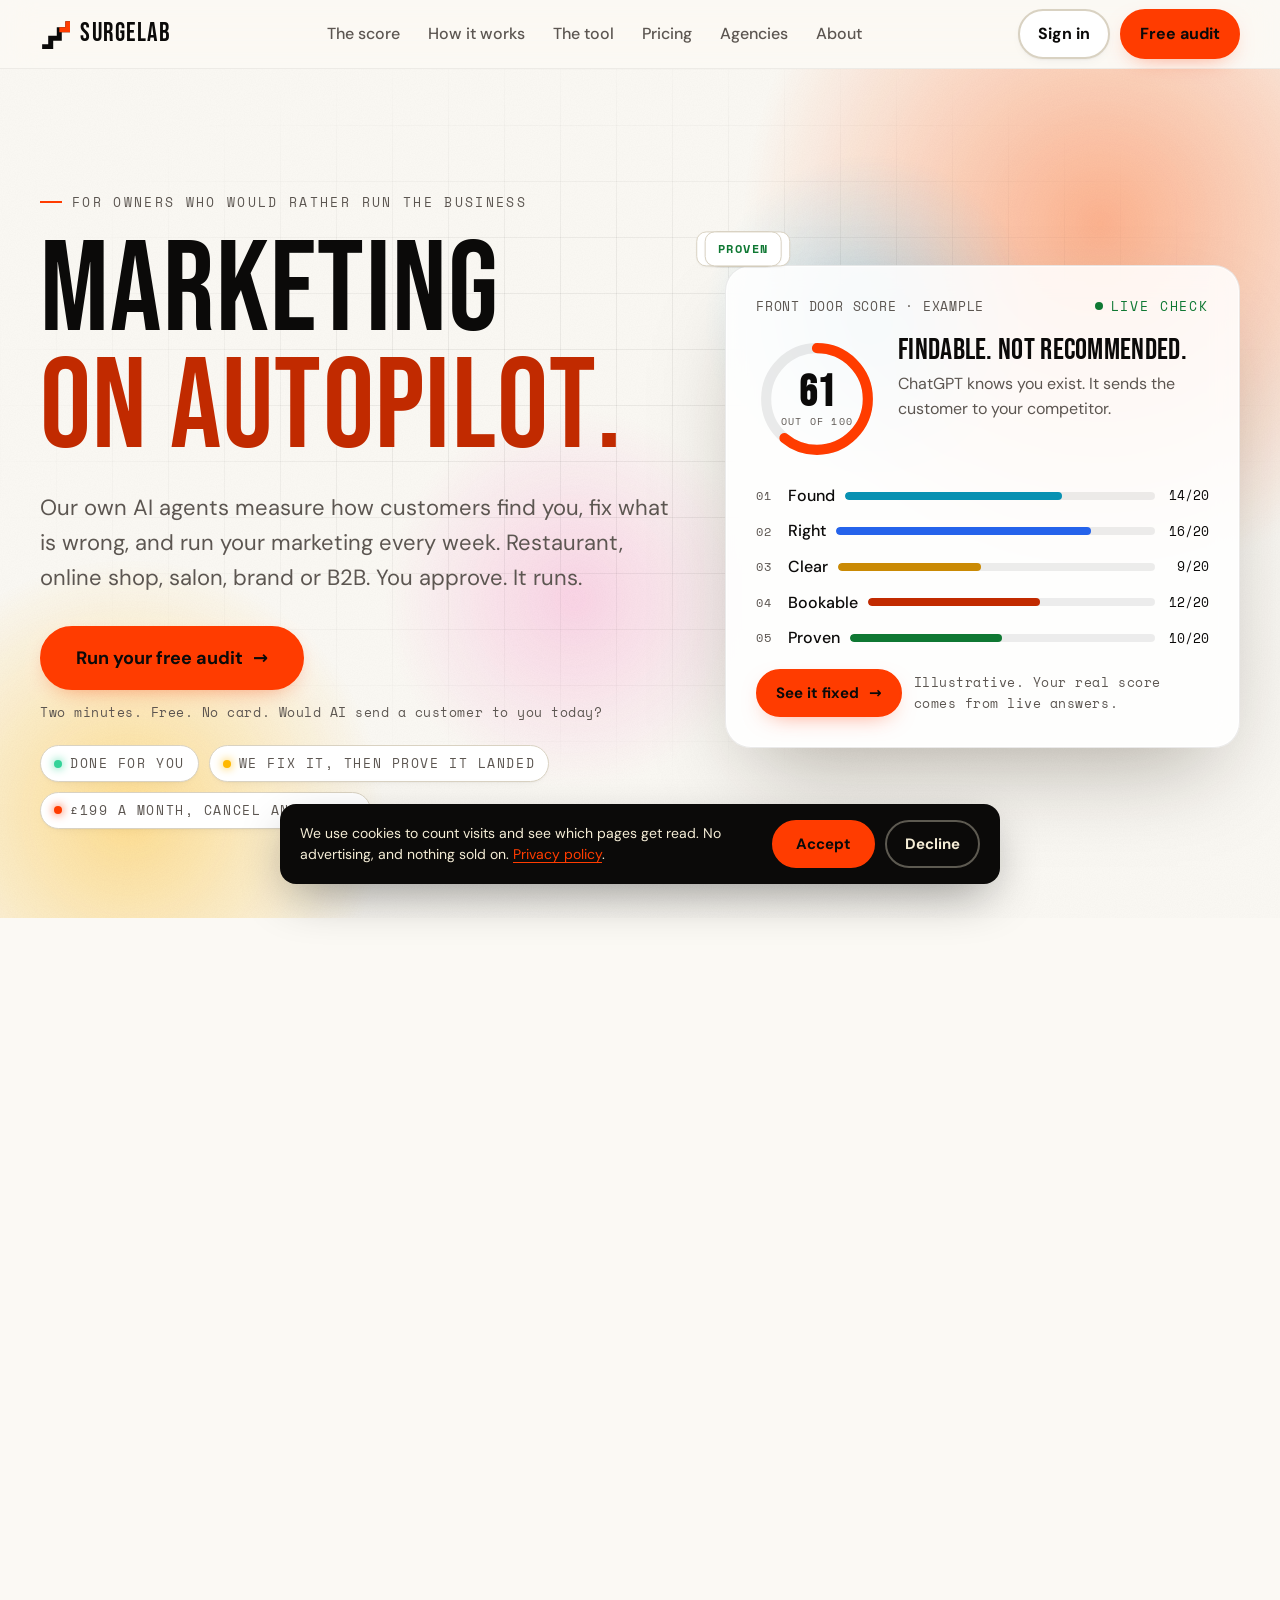
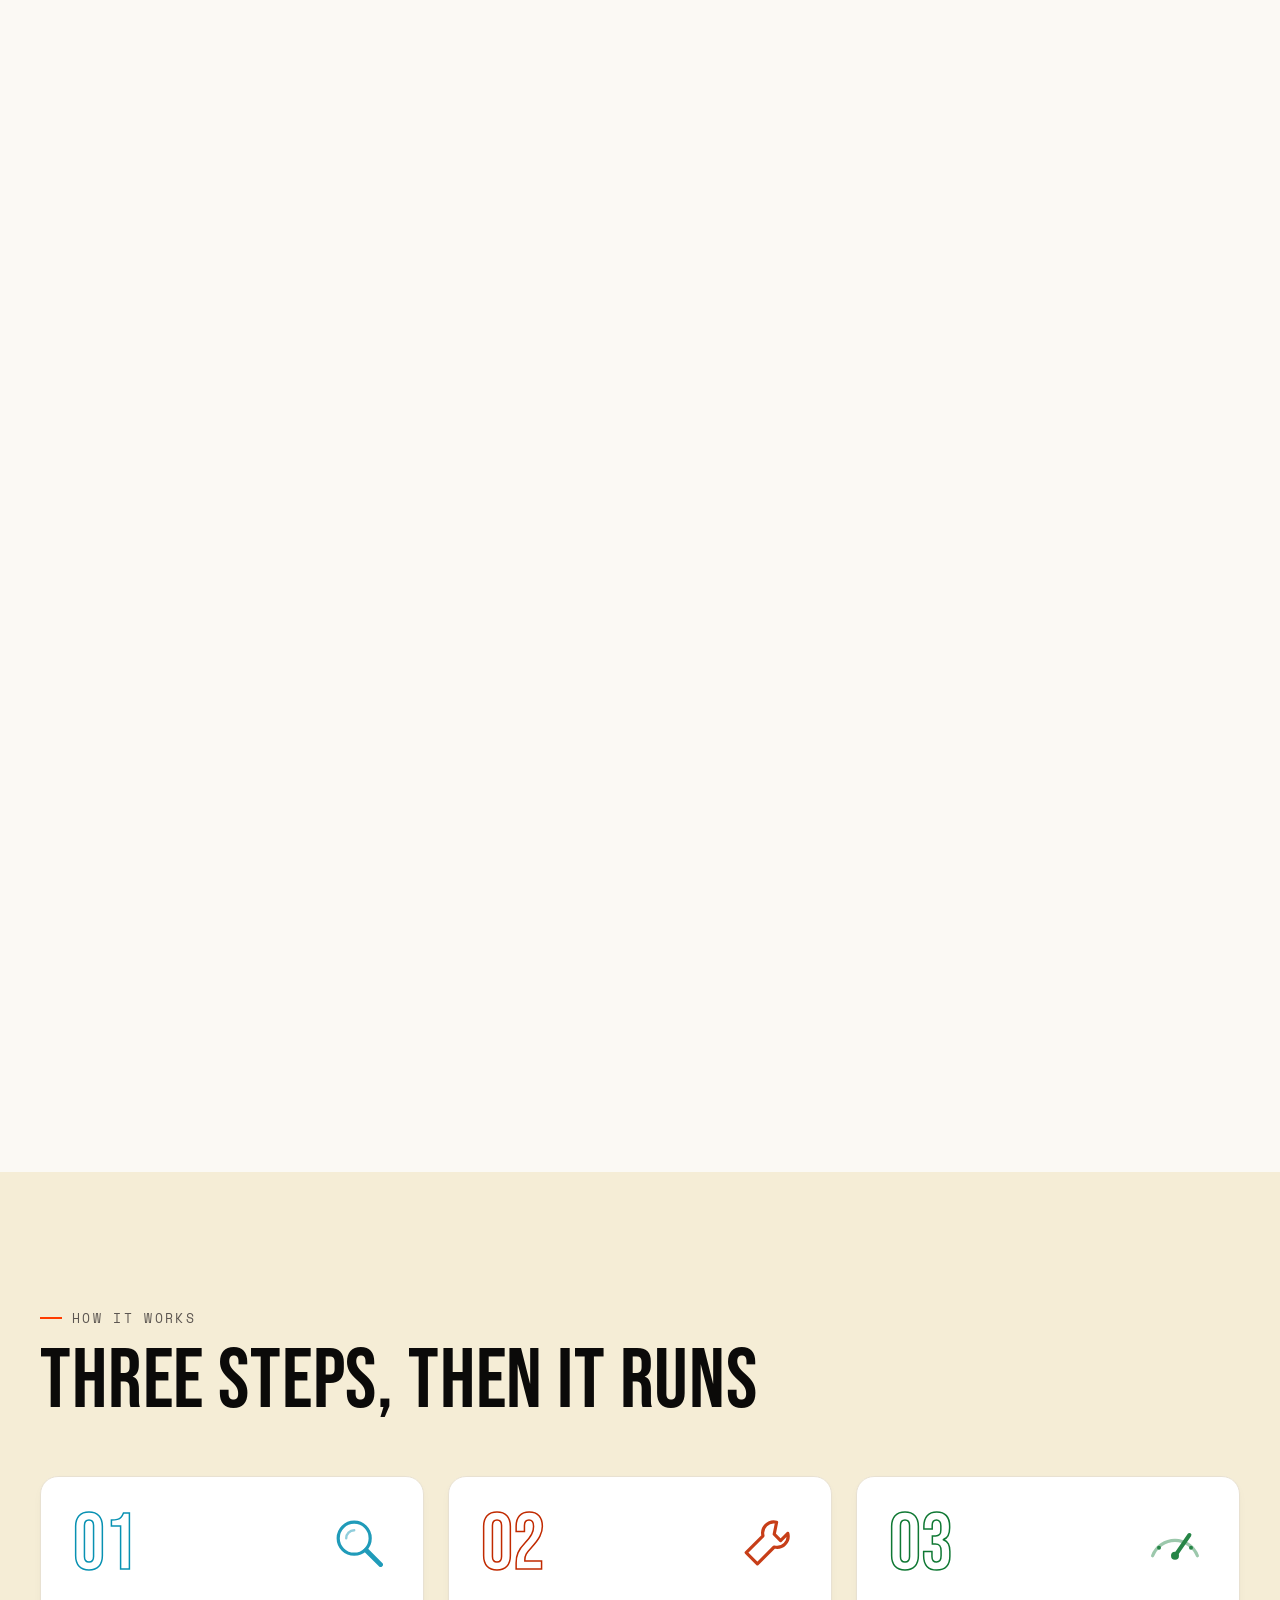
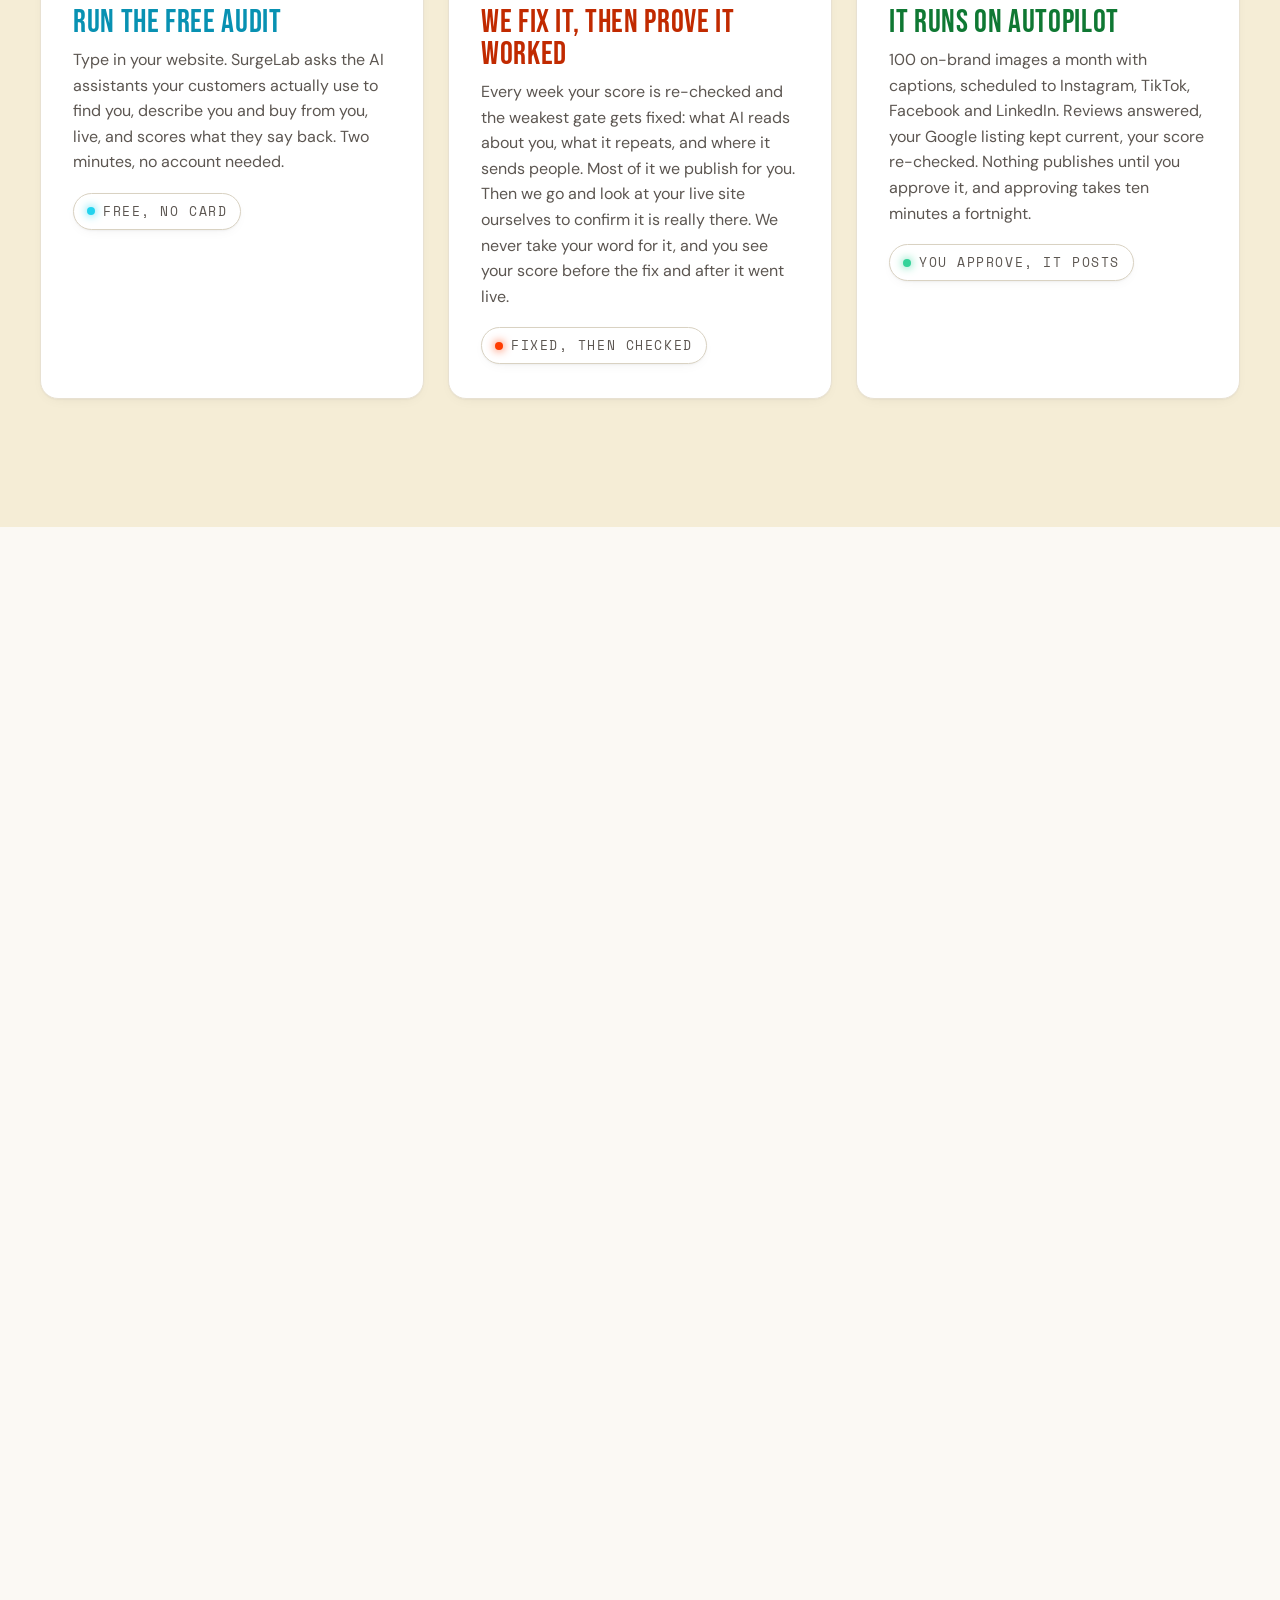
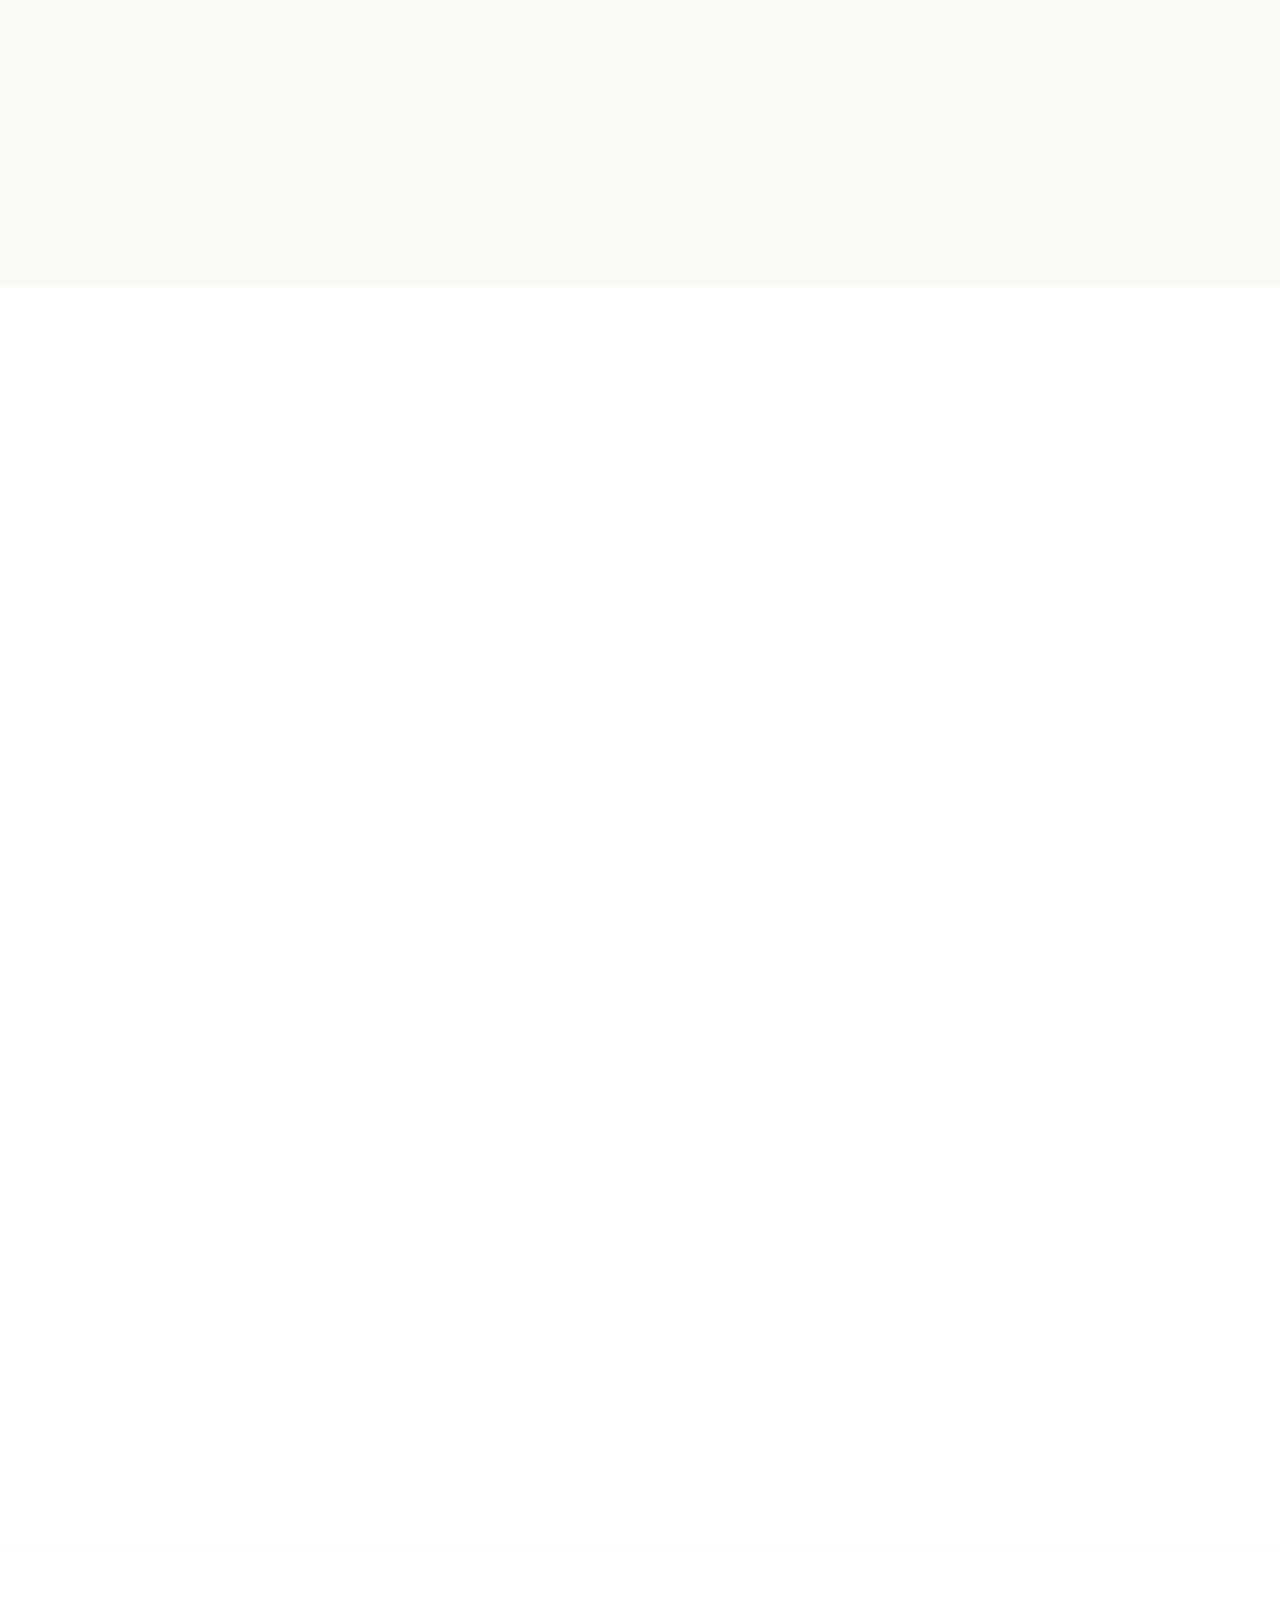
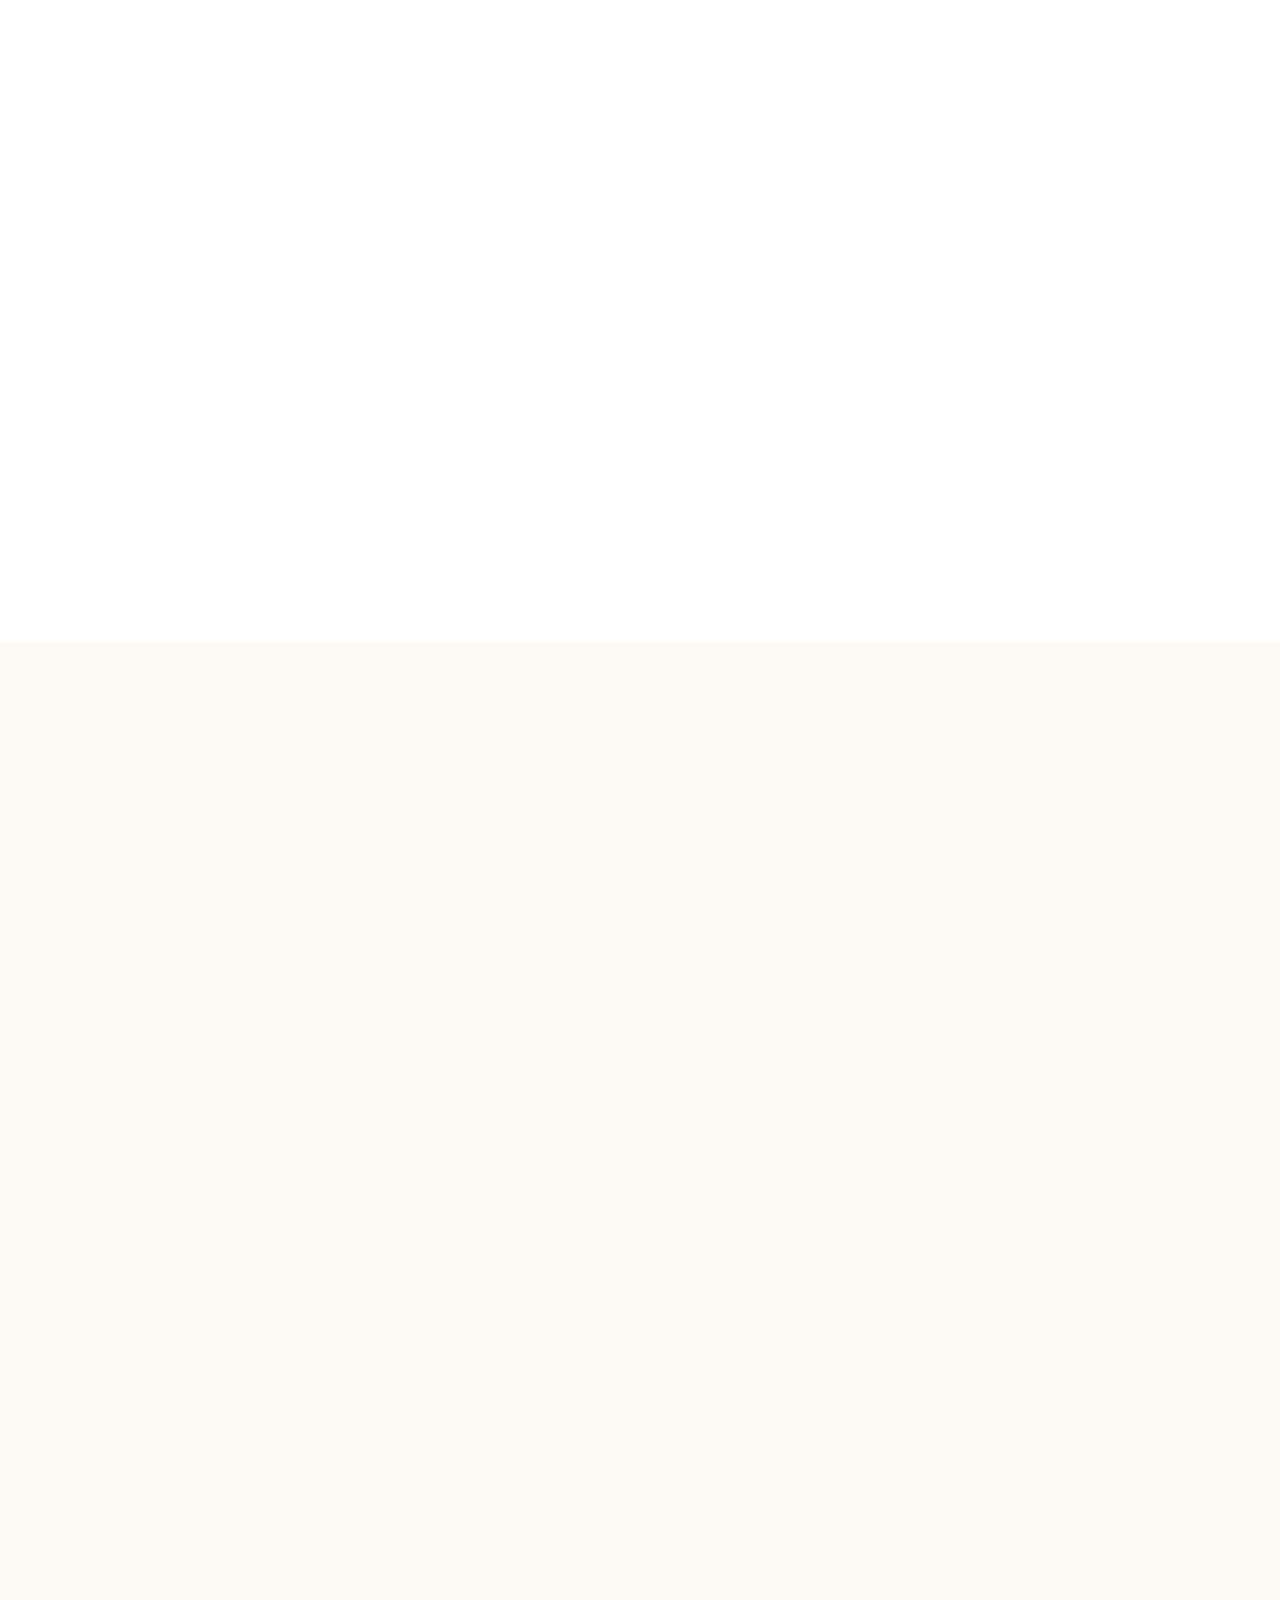
==== commit 65e3819c: "Name three of the team, not all of them, and lead with the proof Two changes James asked for, one of" ====
--- a/index.html
+++ b/index.html
@@ -36,7 +36,7 @@
     gtag('config','G-MWPDZ9F3QK');
   </script>
   <script async src="https://www.googletagmanager.com/gtag/js?id=G-MWPDZ9F3QK"></script>
-  <link rel="stylesheet" href="/assets/css/site.min.css?v=d0d4fa89">
+  <link rel="stylesheet" href="/assets/css/site.min.css?v=f565749b">
   <script type="application/ld+json">{
 "@context": "https://schema.org",
 "@graph": [
@@ -158,7 +158,7 @@
 "itemOffered": {
 "@type": "Service",
 "name": "Front Door plan",
-"description": "Weekly score out of 100 with the lowest gate fixed, 100 on-brand images a month scheduled to Instagram, TikTok, Facebook and LinkedIn, Google listing kept current, reviews answered. £199 a month or £2,149 a year, excluding VAT.",
+"description": "Weekly score out of 100 with the weakest gate fixed and the fix then verified against the live site, showing the score before and after, 100 on-brand images a month scheduled to Instagram, TikTok, Facebook and LinkedIn, Google listing kept current, reviews answered. £199 a month or £2,149 a year, excluding VAT.",
 "provider": {
 "@id": "https://surgelab.co/#org"
 },
@@ -182,7 +182,7 @@
 "itemOffered": {
 "@type": "Service",
 "name": "AI marketing team add-on",
-"description": "A team of eight AI specialists, one for each part of your marketing: research, AI answers, reviews, your Google listing, PR, content, and sales email. Priya manages them and is free on every plan. They draft; you approve.",
+"description": "A team of AI specialists, one for each part of your marketing. Priya manages them and is free on every plan. They draft; you approve.",
 "provider": {
 "@id": "https://surgelab.co/#org"
 },
@@ -409,7 +409,7 @@
         <p class="btn-note hero-enter" style="--i:3; margin-top: 12px">Two minutes. Free. No card. Would AI send a customer to you today?</p>
         <div class="hero-sub hero-enter" style="--i:4">
           <span class="chip" style="--accent: var(--green)"><i class="dot"></i>Done for you</span>
-          <span class="chip" style="--accent: var(--amber)"><i class="dot"></i>We fix, not just measure</span>
+          <span class="chip" style="--accent: var(--amber)"><i class="dot"></i>We fix it, then prove it landed</span>
           <span class="chip"><i class="dot"></i>£199 a month, cancel any month</span>
         </div>
       </div>
@@ -589,9 +589,9 @@
           </article>
           <article class="card card-accent step" style="--accent: var(--orange); --accent-ink: var(--orange-ink); --d: 120ms" data-reveal>
             <div class="step-top"><div class="n">02</div><svg class="ill" viewBox="0 0 80 80" aria-hidden="true"><path d="M52 14a14 14 0 0 0-17 17L14 52l14 14 21-21a14 14 0 0 0 17-17l-9 9-8-8z" fill="none" stroke="currentColor" stroke-width="4" stroke-linejoin="round"/></svg></div>
-            <h3>We fix what AI gets wrong</h3>
-            <p>Every week your score is re-checked and the lowest gate gets fixed: what AI reads about you, what it repeats, and where it sends people. Most of it we publish ourselves. The rest arrives ready to paste, and we check it landed.</p>
-            <div class="tag-row"><span class="chip"><i class="dot"></i>Fixed, not just flagged</span></div>
+            <h3>We fix it, then prove it worked</h3>
+            <p>Every week your score is re-checked and the weakest gate gets fixed: what AI reads about you, what it repeats, and where it sends people. Most of it we publish for you. Then we go and look at your live site ourselves to confirm it is really there. We never take your word for it, and you see your score before the fix and after it went live.</p>
+            <div class="tag-row"><span class="chip"><i class="dot"></i>Fixed, then checked</span></div>
           </article>
           <article class="card card-accent step" style="--accent: var(--green); --accent-ink: var(--green-ink); --d: 240ms" data-reveal>
             <div class="step-top"><div class="n">03</div><svg class="ill" viewBox="0 0 80 80" aria-hidden="true"><path d="M12 56a30 30 0 0 1 56 0" fill="none" stroke="currentColor" stroke-width="4" stroke-linecap="round" opacity=".45"/><path d="M40 56L58 30" stroke="currentColor" stroke-width="5" stroke-linecap="round"/><circle cx="40" cy="56" r="5" fill="currentColor"/><circle cx="20" cy="46" r="2.5" fill="currentColor"/><circle cx="60" cy="46" r="2.5" fill="currentColor"/></svg></div>
@@ -670,11 +670,10 @@
               </div>
             </div>
             <div class="panel panel-wide">
-              <h3 class="ph">Your team this week <span>4 active</span></h3>
+              <h3 class="ph">Your team this week <span>3 active</span></h3>
               <ul class="feed">
                 <li style="--c: var(--blue-ink); --d: 0ms"><img class="face-xs" src="/assets/img/team/grace.svg" alt="" aria-hidden="true" width="30" height="30" loading="lazy" decoding="async"><span><b>Grace</b> asked five AI engines about a business like yours. Named you in 2 of 12 answers.</span><span class="t">Mon</span></li>
                 <li style="--c: var(--amber-ink); --d: 120ms"><img class="face-xs" src="/assets/img/team/sam.svg" alt="" aria-hidden="true" width="30" height="30" loading="lazy" decoding="async"><span><b>Sam</b> drafted replies to 6 Google reviews. All waiting for your yes.</span><span class="t">Tue</span></li>
-                <li style="--c: var(--cyan-ink); --d: 240ms"><img class="face-xs" src="/assets/img/team/tom.svg" alt="" aria-hidden="true" width="30" height="30" loading="lazy" decoding="async"><span><b>Tom</b> spotted a new rival setting up on your patch.</span><span class="t">Wed</span></li>
                 <li style="--c: var(--orange-ink); --d: 360ms"><img class="face-xs" src="/assets/img/team/priya.svg" alt="" aria-hidden="true" width="30" height="30" loading="lazy" decoding="async"><span><b>Priya</b> read all of it and picked one thing for you: your prices are not readable by AI. Fixed and published.</span><span class="t">Thu</span></li>
               </ul>
             </div>
@@ -695,6 +694,11 @@
           <div class="icon" aria-hidden="true"><svg width="20" height="20" viewBox="0 0 24 24" fill="none" stroke="currentColor" stroke-width="2.2"><circle cx="11" cy="11" r="7"/><path d="M20 20l-4-4"/></svg></div>
           <h3>Measured weekly, fixed weekly</h3>
           <p>Your score is re-checked every week against live AI answers. Whatever is holding it down gets fixed, by our agents, and we confirm the fix is really there before we count it.</p>
+        </article>
+        <article class="card card-accent" style="--accent: var(--green); --accent-ink: var(--green-ink)">
+          <div class="icon" aria-hidden="true"><svg width="20" height="20" viewBox="0 0 24 24" fill="none" stroke="currentColor" stroke-width="2.2"><path d="M20 6L9 17l-5-5"/></svg></div>
+          <h3>We check our own work</h3>
+          <p>Every fix keeps being re-checked after it is done. If one quietly disappears from your site weeks later, you hear about it from us rather than finding out from your score.</p>
         </article>
         <article class="card card-accent" style="--accent: var(--cyan); --accent-ink: var(--cyan-ink)">
           <div class="icon" aria-hidden="true"><svg width="20" height="20" viewBox="0 0 24 24" fill="none" stroke="currentColor" stroke-width="2.2"><rect x="3" y="4" width="18" height="16" rx="2"/><path d="M3 16l5-5 4 4 3-3 6 6"/><circle cx="16" cy="9" r="1.5"/></svg></div>
@@ -843,7 +847,7 @@
             <article class="card card-accent addon" style="--accent: var(--cyan); --accent-ink: var(--cyan-ink)">
               <div>
                 <h3>Your AI team</h3>
-                <p>Eight specialists, one for each part of your marketing. Priya manages them and is free on every plan, whether you take one of the others or all seven.</p>
+                <p>Specialists, one for each part of your marketing. Priya manages them and is free on every plan, however many of the others you take.</p>
                 <ul>
                   <li>Answers every review, watches rivals, tends your Google listing, pitches the press, writes the emails</li>
                   <li>They draft. Nothing is posted, sent or published until you approve it</li>
@@ -884,14 +888,14 @@
     <div class="container" id="agents">
       <div class="section-head" data-reveal>
         <p class="eyebrow">Optional add-on: your AI team</p>
-        <h2 id="agents-title" class="display h2">Eight specialists. The manager is free.</h2>
-        <p class="lede">A marketing hire costs thousands a month and works office hours. Each of these owns one part of your marketing, works at it every day, and shows you what changed.</p>
+        <h2 id="agents-title" class="display h2">A team of specialists. The manager is free.</h2>
+        <p class="lede">A marketing hire costs thousands a month and works office hours. Each of these owns one part of your marketing, works at it every day, and shows you what changed. Here are three of them.</p>
       </div>
       <article class="chief beam" data-reveal>
         <div class="chief-who">
           <div class="role"><span>Management</span><span class="lvl">Free on every plan</span></div>
           <img class="face face-lg" src="/assets/img/team/priya.svg" alt="" aria-hidden="true" width="92" height="92" decoding="async"><h3>Priya</h3>
-          <p>Priya is the manager, and she costs nothing. Every week she reads what the other seven found and produced, then hands you the one thing actually worth doing. You get a decision, not a pile of reports.</p>
+          <p>Priya is the manager, and she costs nothing. Every week she reads what the rest of the team found and produced, then hands you the one thing actually worth doing. You get a decision, not a pile of reports.</p>
           <span class="tag">Free, whatever else you take</span>
         </div>
         <div class="chief-chart" aria-hidden="true">
@@ -900,7 +904,7 @@
           <div class="cc-row">
             <div class="cc-agent" style="--d: 500ms"><img class="face face-sm" src="/assets/img/team/grace.svg" alt="" aria-hidden="true" width="40" height="40" loading="lazy" decoding="async"><b>Grace</b><em class="ok">12 answers checked</em></div>
             <div class="cc-agent" style="--d: 700ms"><img class="face face-sm" src="/assets/img/team/sam.svg" alt="" aria-hidden="true" width="40" height="40" loading="lazy" decoding="async"><b>Sam</b><em class="ok">6 replies drafted</em></div>
-            <div class="cc-agent" style="--d: 900ms"><img class="face face-sm" src="/assets/img/team/leo.svg" alt="" aria-hidden="true" width="40" height="40" loading="lazy" decoding="async"><b>Leo</b><em class="warn">Waiting on you</em></div>
+            <div class="cc-agent" style="--d: 900ms"><span class="face face-sm face-more" aria-hidden="true">+</span><b>and more</b><em class="warn">Waiting on you</em></div>
           </div>
           <p class="cc-note">Every week: what they found, what it means, the one thing to do.</p>
         </div>
@@ -910,16 +914,11 @@
         <article class="card card-accent" style="--accent: var(--amber); --accent-ink: var(--amber-ink)"><b>They draft, you decide</b><p>Replies, posts, pitches and offers all arrive written and waiting. Nothing is posted, sent or published until you have said yes.</p></article>
         <article class="card card-accent" style="--accent: var(--green); --accent-ink: var(--green-ink)"><b>A receipt for everything</b><p>Every piece of work says what changed and what it cost, so you can tell the difference between busy and useful.</p></article>
       </div>
-      <p class="mono muted" style="margin: 28px 0 6px">The seven who report to Priya.</p>
-      <div class="grid grid-4" data-stagger="first">
-        <article class="card card-accent agent" style="--accent: var(--cyan); --accent-ink: var(--cyan-ink)"><div class="role"><span>Research</span></div><img class="face" src="/assets/img/team/tom.svg" alt="" aria-hidden="true" width="64" height="64" loading="lazy" decoding="async"><h3>Tom</h3><p>Watches what is moving around you: rivals, official registers, rankings and demand. You hear it from him first.</p></article>
+      <p class="mono muted" style="margin: 28px 0 6px">Three of the specialists who report to Priya.</p>
+      <div class="grid grid-3" data-stagger="first">
         <article class="card card-accent agent" style="--accent: var(--blue); --accent-ink: var(--blue-ink)"><div class="role"><span>AI answers</span></div><img class="face" src="/assets/img/team/grace.svg" alt="" aria-hidden="true" width="64" height="64" loading="lazy" decoding="async"><h3>Grace</h3><p>Checks what ChatGPT, Gemini and Perplexity say when somebody asks about a business like yours, then works on getting your name into the answer.</p></article>
         <article class="card card-accent agent" style="--accent: var(--amber); --accent-ink: var(--amber-ink)"><div class="role"><span>Reviews</span></div><img class="face" src="/assets/img/team/sam.svg" alt="" aria-hidden="true" width="64" height="64" loading="lazy" decoding="async"><h3>Sam</h3><p>Drafts the reply to every review while you are asleep, and keeps an eye on your standing with anyone deciding whether to trust you.</p></article>
-        <article class="card card-accent agent" style="--accent: var(--green); --accent-ink: var(--green-ink)"><div class="role"><span>Front of house</span></div><img class="face" src="/assets/img/team/jo.svg" alt="" aria-hidden="true" width="64" height="64" loading="lazy" decoding="async"><h3>Jo</h3><p>Keeps your Google listing in order and counts the calls, directions and bookings it actually brings in, not just the people who looked.</p></article>
-        <article class="card card-accent agent" style="--accent: var(--violet); --accent-ink: var(--violet-ink)"><div class="role"><span>PR</span></div><img class="face" src="/assets/img/team/nell.svg" alt="" aria-hidden="true" width="64" height="64" loading="lazy" decoding="async"><h3>Nell</h3><p>Finds the publications, journalists and local causes worth being seen by, and drafts the approach for you to send.</p></article>
-        <article class="card card-accent agent" style="--accent: var(--pink); --accent-ink: var(--pink-ink)"><div class="role"><span>Content</span></div><img class="face" src="/assets/img/team/leo.svg" alt="" aria-hidden="true" width="64" height="64" loading="lazy" decoding="async"><h3>Leo</h3><p>Turns your photos and your own words into content and drafts it for you to approve. He never posts or publishes anything on his own.</p></article>
-        <article class="card card-accent agent" style="--accent: var(--orange); --accent-ink: var(--orange-ink)"><div class="role"><span>Sales and email</span></div><img class="face" src="/assets/img/team/ravi.svg" alt="" aria-hidden="true" width="64" height="64" loading="lazy" decoding="async"><h3>Ravi</h3><p>Drafts the emails and offers that bring quiet customers back, ready in your account for you to send.</p></article>
-        <article class="card agent agent-more"><div class="role"><span>And the manager</span></div><img class="face" src="/assets/img/team/priya.svg" alt="" aria-hidden="true" width="64" height="64" loading="lazy" decoding="async"><h3>Plus Priya</h3><p>She makes eight. Priya reads all seven of them every week and hands you the one thing worth doing, and she is free on every plan.</p></article>
+        <article class="card agent agent-more"><div class="role"><span>And the rest of the team</span></div><h3>More behind them</h3><p>Others look after your Google listing, your press coverage, your content and the emails that bring customers back, plus the research that spots a rival moving before you do. You meet them inside the tool.</p><span class="tag">Sign in to meet them</span></article>
       </div>
       <p class="addons-note" style="margin-top: 26px">Your team is an add-on, arranged inside the tool. It does not change the £199 plan above, and Priya is free whether you take one of the others or all seven.</p>
     </div>
--- a/assets/css/site.min.css
+++ b/assets/css/site.min.css
@@ -1 +1 @@
-@keyframes grad-slide{to{background-position:200%0}}@keyframes shine{0%{transform:translateX(-130%) skewX(-14deg)}to{transform:translateX(240%) skewX(-14deg)}}@keyframes drift{0%{transform:translate(0,0) scale(1)}50%{transform:translate(4%,-6%) scale(1.08)}to{transform:translate(-3%,5%) scale(.96)}}@keyframes char-in{0%{transform:translateY(112%) rotate(5deg)}to{transform:none}}@keyframes rise-in{0%{transform:translateY(26px)}to{transform:none}}@keyframes hud-in{0%{opacity:0;transform:translateY(40px) scale(.96)}to{opacity:1;transform:none}}@keyframes pulse{0%{box-shadow:0 0 0 0 rgba(15,120,51,.5)}70%{box-shadow:0 0 0 9px transparent}to{box-shadow:0 0 0 0 transparent}}@keyframes floaty{0%,to{transform:translateY(0)}50%{transform:translateY(-10px)}}@keyframes ticker{0%{transform:translateX(0)}to{transform:translateX(-50%)}}@keyframes scan{0%,20%{transform:translateX(-100%)}60%,to{transform:translateX(100%)}}@keyframes band{0%,to{background-position:0 50%}50%{background-position:100% 50%}}@keyframes blink{0%,88%,to{transform:scaleY(1)}94%{transform:scaleY(.1)}}@keyframes ant-glow{0%,to{fill:#fff}50%{fill:var(--bc)}}@keyframes bob{0%,to{transform:translateY(0) rotate(0)}50%{transform:translateY(-4px) rotate(-3deg)}}@keyframes beam-spin{to{--beam-a:360deg}}@keyframes chip-run{0%{offset-distance:0}to{offset-distance:100%}}@keyframes spark{0%,to{opacity:0;transform:scale(.4)}50%{opacity:.9;transform:scale(1.3)}}@keyframes warn-pulse{0%,to{box-shadow:0 0 0 0 rgba(202,138,4,.45)}60%{box-shadow:0 0 0 7px transparent}}@keyframes slot-in{0%{transform:scale(.7);opacity:0}}@keyframes ar-spin{to{transform:rotate(360deg)}}@keyframes consult-spin{to{transform:rotate(360deg)}}@keyframes spectrum-slide{to{background-position:-300%0}}@font-face{font-family:"Bebas Neue";font-style:normal;font-weight:400;font-display:swap;src:url(/assets/fonts/bebas-neue-latin-400-normal.woff2)format("woff2")}@font-face{font-family:"DM Sans";font-style:normal;font-weight:400;font-display:swap;src:url(/assets/fonts/dm-sans-latin-400-normal.woff2)format("woff2")}@font-face{font-family:"DM Sans";font-style:normal;font-weight:500;font-display:swap;src:url(/assets/fonts/dm-sans-latin-500-normal.woff2)format("woff2")}@font-face{font-family:"DM Sans";font-style:normal;font-weight:700;font-display:swap;src:url(/assets/fonts/dm-sans-latin-700-normal.woff2)format("woff2")}@font-face{font-family:"Space Mono";font-style:normal;font-weight:400;font-display:swap;src:url(/assets/fonts/space-mono-latin-400-normal.woff2)format("woff2")}@font-face{font-family:"Space Mono";font-style:normal;font-weight:700;font-display:swap;src:url(/assets/fonts/space-mono-latin-700-normal.woff2)format("woff2")}:root{--bg:#fbf9f4;--bg-2:#f5edd6;--bg-3:#ffffff;--card:#ffffff;--ink:#0b0a09;--muted:#5c5651;--muted-2:#857e77;--line:#e8e1d2;--line-2:#d9d2c2;--line-focus:#857e77;--orange:#ff3c00;--orange-ink:#c12a00;--amber:#ffb800;--amber-ink:#ca8a04;--cyan:#22d3ee;--cyan-ink:#0891b2;--blue:#60a5fa;--blue-ink:#2563eb;--green:#34d399;--green-ink:#0f7833;--pink:#f472b6;--pink-ink:#be185d;--violet:#a78bfa;--violet-ink:#6d28d9;--gate-found:var(--cyan-ink);--gate-right:var(--blue-ink);--gate-clear:var(--amber-ink);--gate-bookable:var(--orange-ink);--gate-proven:var(--green-ink);--font-display:"Bebas Neue", "Arial Narrow", Impact, sans-serif;--font-body:"DM Sans", system-ui, -apple-system, "Segoe UI", sans-serif;--font-mono:"Space Mono", ui-monospace, "SFMono-Regular", Menlo, monospace;--radius:18px;--radius-lg:26px;--ease-out:cubic-bezier(0.16, 1, 0.3, 1);--shadow-sm:0 1px 2px rgba(30, 20, 0, 0.04), 0 4px 14px -6px rgba(30, 20, 0, 0.08);--shadow:0 1px 2px rgba(30, 20, 0, 0.04), 0 18px 50px -20px rgba(30, 20, 0, 0.18);--shadow-hover:0 2px 4px rgba(30, 20, 0, 0.04), 0 30px 70px -24px rgba(255, 60, 0, 0.35);--container:1200px;--gutter:clamp(18px, 4vw, 40px)}*,::after,::before{box-sizing:border-box}html{-webkit-text-size-adjust:100%;scroll-behavior:smooth}body{margin:0;background:var(--bg);color:var(--ink);font-family:var(--font-body);font-size:17px;line-height:1.6;-webkit-font-smoothing:antialiased;overflow-x:hidden}img,svg,video{max-width:100%;height:auto;display:block}a,button{color:inherit}button{font:inherit}h1,h2,h3,h4{margin:0;font-weight:400}p{margin:0 0 1em}ol,ul{margin:0;padding:0;list-style:none}details summary{cursor:pointer}:focus-visible{outline:3px solid var(--orange-ink);outline-offset:3px;border-radius:6px}::selection{background:var(--orange);color:#fff}.skip-link{position:absolute;left:12px;top:-60px;z-index:100;background:var(--ink);color:#fff;padding:10px 14px;border-radius:8px;font-family:var(--font-mono);font-size:14px;text-decoration:none}.skip-link:focus{top:12px}.display{font-family:var(--font-display);line-height:.92;letter-spacing:.01em;text-transform:uppercase;text-wrap:balance}.h1{font-size:clamp(54px,12vw,128px)}.h2{font-size:clamp(42px,7.5vw,84px)}.h3{font-size:clamp(26px,4vw,40px)}.card h3,.eyebrow{text-transform:uppercase}.eyebrow,.lede{color:var(--muted)}.eyebrow{font-family:var(--font-mono);font-size:13px;letter-spacing:.18em;display:inline-flex;align-items:center;gap:10px;margin-bottom:14px}.eyebrow::before{content:"";width:22px;height:2px;background:var(--orange);display:inline-block}.lede{font-size:clamp(18px,2.2vw,22px);max-width:58ch;text-wrap:pretty}.mono{font-family:var(--font-mono);font-size:13px;letter-spacing:.06em}.faq summary:hover,.orange{color:var(--orange-ink)}.green{color:var(--green-ink)}.floater b,.ink,.nav a:hover,.nav a[aria-current=page],.prose strong{color:var(--ink)}.case-fix .found dd,.case-fix .found dt,.muted{color:var(--muted)}.grad-text{background:linear-gradient(92deg,#ff3c00 0,#ff7a00 45%,#ff3c00 100%);-webkit-background-clip:text;background-clip:text;color:transparent;background-size:200% 100%;animation:grad-slide 6s linear infinite}.vh{position:absolute;width:1px;height:1px;overflow:hidden;clip:rect(0 0 0 0);white-space:nowrap}.char,.word{display:inline-block}.word{white-space:nowrap}.char{will-change:transform}.container{width:min(100% - 2*var(--gutter),var(--container));margin-inline:auto}.section{padding:clamp(64px,10vw,136px)0;position:relative}.section-tight{padding:clamp(40px,6vw,72px)0}.section-tint{background:var(--bg-2)}.section-white{background:var(--bg-3)}.section-head{max-width:780px;margin-bottom:clamp(32px,5vw,56px)}.section-head.center{text-align:center;margin-inline:auto}.section-head.center .eyebrow{justify-content:center}.section-head.center .lede{margin-inline:auto}.grid{display:grid;gap:16px}@media (min-width:560px) and (max-width:719px){.grid-3{grid-template-columns:repeat(2,1fr)}}@media (min-width:720px){.grid-2{grid-template-columns:repeat(2,1fr)}.grid-3{grid-template-columns:repeat(3,1fr)}}@media (min-width:980px){.grid-4{grid-template-columns:repeat(4,1fr)}.grid-5{grid-template-columns:repeat(5,1fr)}}@media (min-width:720px) and (max-width:979px){.grid-4,.grid-5{grid-template-columns:repeat(2,1fr)}}.btn{--btn-bg:var(--orange);--btn-ink:#0b0a09;--btn-border:var(--orange);display:inline-flex;align-items:center;justify-content:center;gap:10px;min-height:52px;padding:14px 26px;background:var(--btn-bg);color:var(--btn-ink);border:2px solid var(--btn-border);border-radius:999px;font-family:var(--font-body);font-weight:700;font-size:17px;text-decoration:none;cursor:pointer;position:relative;overflow:hidden;isolation:isolate;transform:translate(var(--mx-btn, 0),var(--my-btn, 0));transition:transform .35s var(--ease-out),box-shadow .35s var(--ease-out),background .2s,color .2s,border-color .2s;box-shadow:0 8px 24px -12px rgba(255,60,0,.6)}.btn::after,.card::before{content:"";position:absolute;inset:0;pointer-events:none;opacity:0}.btn::after{z-index:-1;background:linear-gradient(90deg,transparent 0,rgba(255,255,255,.45) 50%,transparent 100%);transform:translateX(-130%) skewX(-14deg)}.btn:hover{box-shadow:0 18px 40px -12px rgba(255,60,0,.55);transform:translate(var(--mx-btn, 0),calc(var(--my-btn, 0) - 2px))}.btn:hover::after{opacity:1;animation:shine .9s var(--ease-out)}.btn:active{transform:scale(.97)}.btn-ghost{--btn-bg:#fff;--btn-ink:var(--ink);--btn-border:var(--line-2);box-shadow:var(--shadow-sm)}.btn-dark,.btn-ghost:hover{--btn-border:var(--ink);box-shadow:0 18px 40px -18px rgba(11,10,9,.3)}.btn-dark{--btn-bg:var(--ink);--btn-ink:#fff;box-shadow:0 8px 24px -12px rgba(11,10,9,.5)}.btn-dark:hover{box-shadow:0 18px 40px -12px rgba(11,10,9,.45)}.btn-lg{min-height:60px;padding:16px 34px;font-size:18px}.btn .arrow{transition:transform .28s var(--ease-out)}.btn:hover .arrow{transform:translateX(4px)}.btn-row{display:flex;flex-direction:column;gap:12px}@media (min-width:560px){.btn-row{flex-direction:row;flex-wrap:wrap;align-items:center}}@media (max-width:559px){.btn{width:100%}}.btn-note{font-family:var(--font-mono);font-size:13px;color:var(--muted);letter-spacing:.04em}.card,.card>*{position:relative}.card{--accent:var(--orange);--accent-ink:var(--orange-ink);overflow:hidden;background:var(--card);border:1px solid var(--line);border-radius:var(--radius);padding:clamp(20px,3vw,28px);box-shadow:var(--shadow-sm);transition:transform .35s var(--ease-out),box-shadow .35s var(--ease-out),border-color .3s ease;will-change:transform}.card::before{background:radial-gradient(420px circle at var(--mx, 50%) var(--my, 50%),color-mix(in srgb,var(--accent) 14%,transparent),transparent 60%);transition:opacity .35s ease}.card::after,.nav a::after{content:"";position:absolute;left:0}.card::after{top:0;width:60%;height:100%;pointer-events:none;opacity:0;background:linear-gradient(90deg,transparent 0,rgba(255,255,255,.7) 50%,transparent 100%);transform:translateX(-120%) skewX(-12deg)}.card:hover{transform:translateY(-5px);border-color:color-mix(in srgb,var(--accent) 45%,var(--line));box-shadow:0 2px 4px rgba(30,20,0,.04),0 30px 60px -24px color-mix(in srgb,var(--accent) 45%,transparent)}.card:hover::before{opacity:1}.card:hover::after{opacity:1;animation:shine 1.1s ease-out}.card>*{z-index:1}.card h3{font-family:var(--font-display);font-size:30px;line-height:1;letter-spacing:.02em;margin-bottom:8px}.card p{margin:0}.card p+p{margin-top:10px}.card-accent h3,.gate-card .lvl b,.icon{color:var(--accent-ink)}.icon{width:40px;height:40px;border-radius:12px;display:grid;place-items:center;background:color-mix(in srgb,var(--accent) 16%,#fff);margin-bottom:14px}.chip,.tag{font-family:var(--font-mono);letter-spacing:.12em;text-transform:uppercase}.chip{display:inline-flex;align-items:center;gap:8px;font-size:13px;padding:7px 13px;border-radius:999px;border:1px solid var(--line-2);color:var(--muted);background:#fff;box-shadow:var(--shadow-sm)}.chip .dot{width:8px;height:8px;border-radius:50%;background:var(--accent, var(--orange));box-shadow:0 0 10px var(--accent, var(--orange))}.tag{font-size:12px;padding:5px 10px;border-radius:8px;background:color-mix(in srgb,var(--accent) 14%,#fff);color:var(--accent-ink)}.site-header{position:sticky;top:0;z-index:50;background:rgba(251,249,244,.78);backdrop-filter:blur(16px) saturate(1.4);-webkit-backdrop-filter:blur(16px) saturate(1.4);border-bottom:1px solid rgba(11,10,9,.06)}.site-header .container{display:flex;align-items:center;justify-content:space-between;gap:16px;min-height:68px}.logo{display:inline-flex;align-items:center;gap:10px;min-height:44px;text-decoration:none;font-family:var(--font-display);font-size:26px;letter-spacing:.06em;text-transform:uppercase;color:var(--ink)}.logo svg{width:30px;height:30px}.logo:hover .logo-tick{transform:translate(2px,-2px)}.logo-tick{transition:transform .28s var(--ease-out)}.nav{display:none;align-items:center;gap:28px}.card p,.hud-verdict p,.nav a{color:var(--muted);font-size:16px}.nav a{text-decoration:none;font-weight:500;position:relative;padding:12px 0;display:inline-block}.nav a::after{right:100%;bottom:8px;height:2px;background:var(--orange);transition:right .28s var(--ease-out)}.nav a:hover::after,.nav a[aria-current=page]::after{right:0}.header-actions{display:flex;align-items:center;gap:10px}.header-actions .btn{min-height:44px;padding:10px 18px;font-size:16px;width:auto}.header-actions .btn-signin{display:none}.menu-btn{display:inline-flex;align-items:center;justify-content:center;width:44px;height:44px;flex:none;background:#fff;border:1px solid var(--line-2);border-radius:12px;cursor:pointer}.menu-btn span,.menu-btn span::after,.menu-btn span::before{display:block;width:18px;height:2px;background:var(--ink);position:relative;transition:transform .25s var(--ease-out),opacity .2s}.menu-btn span::after,.menu-btn span::before{content:"";position:absolute;left:0}.menu-btn span::before{top:-6px}.menu-btn span::after{top:6px}.menu-btn[aria-expanded=true] span{background:0 0}.menu-btn[aria-expanded=true] span::before{transform:translateY(6px) rotate(45deg)}.menu-btn[aria-expanded=true] span::after{transform:translateY(-6px) rotate(-45deg)}.mobile-nav{display:none;border-top:1px solid var(--line);background:rgba(251,249,244,.98)}.checklist li b,.consult li b,.gate .bar i,.mobile-nav.is-open{display:block}.mobile-nav ul{padding:12px 0 18px}.mobile-nav a{display:block;padding:14px 0;font-size:18px;text-decoration:none;border-bottom:1px solid var(--line)}.mobile-nav .btn{margin-top:14px}@media (min-width:900px){.nav{display:flex}.menu-btn,.mobile-nav{display:none!important}.header-actions .btn-signin{display:inline-flex}}.blob,.mesh{position:absolute}.mesh{inset:0;overflow:hidden;pointer-events:none}.blob{border-radius:50%;opacity:.55;will-change:transform;animation:drift 22s ease-in-out infinite alternate;background:radial-gradient(closest-side,var(--bc),transparent 100%)!important}.blob-1{width:56vw;height:56vw;max-width:720px;max-height:720px;--bc:#ff7a3d;top:-24%;right:-14%;opacity:.55}.blob-2{width:40vw;height:40vw;max-width:520px;max-height:520px;--bc:#ffd166;bottom:-18%;left:-10%;opacity:.7;animation-delay:-6s}.blob-3{width:30vw;height:30vw;max-width:380px;max-height:380px;--bc:#f9a8d4;top:40%;left:30%;opacity:.45;animation-delay:-11s}.blob-4{width:26vw;height:26vw;max-width:340px;max-height:340px;--bc:#7dd3fc;top:10%;left:55%;opacity:.45;animation-delay:-15s}.grid-bg,.noise{position:absolute;inset:0}.grid-bg{background-image:linear-gradient(rgba(11,10,9,.06) 1px,transparent 1px),linear-gradient(90deg,rgba(11,10,9,.06) 1px,transparent 1px);background-size:56px 56px;mask-image:radial-gradient(ellipse 70% 60%at 50% 40%,#000 30%,transparent 75%);-webkit-mask-image:radial-gradient(ellipse 70% 60%at 50% 40%,#000 30%,transparent 75%)}.noise{opacity:.35;pointer-events:none;background-image:url("data:image/svg+xml,%3Csvg xmlns='http://www.w3.org/2000/svg' width='180' height='180'%3E%3Cfilter id='n'%3E%3CfeTurbulence type='fractalNoise' baseFrequency='0.85' numOctaves='2' stitchTiles='stitch'/%3E%3CfeColorMatrix values='0 0 0 0 0 0 0 0 0 0 0 0 0 0 0 0 0 0 0.06 0'/%3E%3C/filter%3E%3Crect width='100%25' height='100%25' filter='url(%23n)'/%3E%3C/svg%3E")}.hero{position:relative;overflow:hidden;padding:clamp(56px,9vw,120px)0 clamp(48px,7vw,96px);min-height:80vh;display:flex;align-items:center}.hero-layer{position:absolute;inset:0;will-change:transform}.hero-inner{position:relative;display:grid;gap:44px;align-items:center}@media (min-width:980px){.hero-inner{grid-template-columns:1.1fr .9fr;gap:56px}}.hero .h1{margin:6px 0 22px}.hero .h1 .line{display:block;overflow:hidden;padding-bottom:.06em;margin-bottom:-.06em}.hero .h1 .char{animation:char-in 1.1s var(--ease-out) backwards;animation-delay:calc(var(--i, 0)*28ms + 60ms)}.hero .lede{margin-bottom:30px}.hero-sub{display:flex;flex-wrap:wrap;gap:10px;margin-top:22px}.hero-enter{animation:rise-in 1s var(--ease-out) backwards;animation-delay:calc(var(--i, 0)*110ms + 300ms)}.hud{animation:hud-in 1.3s cubic-bezier(.2,1.4,.4,1) backwards;animation-delay:500ms;position:relative;border-radius:var(--radius-lg);padding:clamp(20px,3vw,30px);background:rgba(255,255,255,.86);backdrop-filter:blur(14px);-webkit-backdrop-filter:blur(14px);border:1px solid rgba(11,10,9,.08);box-shadow:0 40px 90px -30px rgba(30,20,0,.35),0 0 0 1px rgba(255,255,255,.6) inset;transform-style:preserve-3d;will-change:transform}.hud-top{display:flex;justify-content:space-between;align-items:center;gap:12px;margin-bottom:18px}.live,.ring .num small{font-family:var(--font-mono)}.hud-score,.live{align-items:center}.live{display:inline-flex;gap:8px;font-size:13px;letter-spacing:.14em;color:var(--green-ink);white-space:nowrap}.floater::before,.live i{width:8px;height:8px;border-radius:50%}.live i{background:var(--green-ink);box-shadow:0 0 0 0 rgba(15,120,51,.5);animation:pulse 1.8s infinite}.hud-score{display:grid;grid-template-columns:auto 1fr;gap:20px;margin-bottom:20px}.ring{width:122px;height:122px;position:relative}.ring svg{width:100%;height:100%;transform:rotate(-90deg)}.ring circle{fill:none;stroke-width:10;stroke-linecap:round}.ring .track{stroke:rgba(11,10,9,.08)}.ring .bar{stroke:var(--orange);stroke-dasharray:314;stroke-dashoffset:314;transition:stroke-dashoffset 1.6s var(--ease-out)}.ring .num{position:absolute;inset:0;display:flex;flex-direction:column;align-items:center;justify-content:center;gap:2px;font-family:var(--font-display);font-size:44px;line-height:1}.ring .num small{display:block;font-size:10px;letter-spacing:.12em;color:var(--muted);line-height:1}.hud-verdict .display{font-size:30px;line-height:1}.hud-verdict p{margin:6px 0 0}.gate,.gates{display:grid;gap:10px}.gate{grid-template-columns:22px 1fr auto;align-items:center;font-size:16px;opacity:0;transform:translateX(-10px);transition:opacity .5s var(--ease-out),transform .5s var(--ease-out)}.gate.is-in{opacity:1;transform:none}.gate .k{font-family:var(--font-mono);font-size:12px;letter-spacing:.1em;color:var(--muted);width:22px}.gate .name{display:flex;align-items:center;gap:10px;font-weight:500}.gate .bar{height:8px;border-radius:999px;background:rgba(11,10,9,.07);flex:1;overflow:hidden;min-width:60px}.gate .bar i{height:100%;width:0;background:var(--g, var(--orange));transition:width 1.2s var(--ease-out);border-radius:inherit}.gate .pts,.hud-foot{font-family:var(--font-mono);font-size:13px}.gate .pts{min-width:44px;text-align:right;font-variant-numeric:tabular-nums}.hud-foot{margin-top:18px;color:var(--muted);letter-spacing:.04em}.floaters{position:absolute;inset:0;pointer-events:none;display:none;z-index:2}@media (min-width:980px){.floaters{display:block}}.floater,.marquee-track span{font-family:var(--font-mono);text-transform:uppercase}.floater{position:absolute;padding:9px 13px;border-radius:12px;font-size:13px;letter-spacing:.1em;background:#fff;border:1px solid var(--line-2);color:var(--ink);box-shadow:var(--shadow);animation:floaty 6s ease-in-out infinite}.floater::before{content:"";display:inline-block;background:var(--f, var(--orange));margin-right:8px;vertical-align:1px}.marquee{overflow:hidden;padding:16px 0;border-top:1px solid var(--line);border-bottom:1px solid var(--line);background:#fff}.marquee-track{display:flex;gap:48px;width:max-content;animation:ticker 44s linear infinite}.marquee:hover .marquee-track{animation-play-state:paused}.marquee-track span{font-size:14px;letter-spacing:.16em;color:var(--muted);white-space:nowrap;display:inline-flex;align-items:center;gap:14px}.marquee-track span::after{content:"";width:6px;height:6px;background:var(--orange);border-radius:50%}.marquee-logos .marquee-track{gap:64px;animation-duration:60s}.marquee-logos .marquee-track span{font-family:var(--font-display);font-size:26px;letter-spacing:.06em;color:var(--muted-2);text-transform:uppercase}.marquee-logos .marquee-track span::after{display:none}[data-reveal]{opacity:0;transform:translateY(28px);transition:opacity .9s var(--ease-out),transform .9s var(--ease-out);transition-delay:var(--d, 0ms)}.feed.is-in li,.js-anime [data-reveal].is-in,.js-anime [data-stagger].is-in>*,[data-reveal].is-in{opacity:1;transform:none}[data-reveal=scale]{transform:scale(.94) translateY(20px)}[data-reveal=left]{transform:translateX(-36px)}[data-reveal=right]{transform:translateX(36px)}.js-anime [data-reveal]{transition:none;opacity:0;transform:translateY(36px)}.js-anime [data-reveal=left]{transform:translateX(-40px)}.js-anime [data-reveal=right]{transform:translateX(40px)}.js-anime [data-reveal=scale]{transform:translateY(24px) scale(.94)}.js-anime [data-stagger]>*{opacity:0;transform:translateY(40px) scale(.97)}.section-tight,.section:not(.how){content-visibility:auto;contain-intrinsic-size:auto 900px}.gate-card{min-height:280px;display:flex;flex-direction:column}.gate-card .lvl{font-family:var(--font-mono);font-size:12px;letter-spacing:.12em;color:var(--muted);display:flex;justify-content:space-between;gap:8px;margin-bottom:14px;padding-right:44px;white-space:nowrap}.gate-card h3{font-size:clamp(32px,2.6vw,42px);color:var(--accent-ink)}.gate-card .q{color:var(--ink);font-size:17px;font-weight:500;margin-bottom:6px}.gate-card .xp{margin-top:auto;padding-top:18px}.gate-card .xp .bar{height:8px;border-radius:999px;background:rgba(11,10,9,.07);overflow:hidden}.gate-card .xp .bar i{display:block;height:100%;width:0;background:var(--accent-ink);transition-delay:var(--d, 0ms);border-radius:inherit}.gate-card .xp .lbl{display:flex;justify-content:space-between;gap:8px;font-family:var(--font-mono);font-size:13px;color:var(--muted);margin-top:8px}.gate-card .xp .lbl span:last-child{white-space:nowrap;font-variant-numeric:tabular-nums}.gate-card .badge{position:absolute;top:18px;right:18px;width:34px;height:34px;border-radius:50%;display:grid;place-items:center;background:color-mix(in srgb,var(--accent) 16%,#fff);color:var(--accent-ink);font-size:18px}.total-line{display:flex;flex-wrap:wrap;align-items:baseline;gap:10px 22px;margin-top:28px;font-family:var(--font-mono);font-size:14px;color:var(--muted)}.gate-card .badge,.step .n,.total-line b{font-family:var(--font-display)}.total-line b{font-size:44px;color:var(--ink);letter-spacing:.02em;font-variant-numeric:tabular-nums}.how{position:relative}.how-track{display:grid;gap:16px}.step .n{font-size:92px;line-height:.85;color:transparent;-webkit-text-stroke:1.5px var(--accent-ink);margin-bottom:14px}.step h3{font-size:36px}.step .tag-row{margin-top:18px}@media (min-width:1024px){.how-track{grid-template-columns:repeat(3,minmax(0,1fr));gap:24px}.step{padding:34px 32px}.step .n{font-size:80px}.step h3{font-size:32px}}.how-progress{display:none}.demo-wrap{position:relative}.section{overflow:hidden}.demo-glow{position:absolute;inset:-10% -6%;background:radial-gradient(60% 60%at 30% 30%,rgba(255,122,61,.35),transparent 70%),radial-gradient(50% 50%at 75% 70%,rgba(125,211,252,.35),transparent 70%),radial-gradient(40% 40%at 60% 20%,rgba(249,168,212,.3),transparent 70%);pointer-events:none}.window{position:relative;background:#fff;border:1px solid var(--line-2);border-radius:var(--radius-lg);box-shadow:0 50px 110px -40px rgba(30,20,0,.35),0 0 0 1px rgba(255,255,255,.8) inset;overflow:hidden}.window-bar{display:flex;align-items:center;gap:8px;padding:12px 16px;border-bottom:1px solid var(--line);background:var(--bg)}.window-bar i{width:11px;height:11px;border-radius:50%;background:var(--line-2)}.window-bar i:nth-child(1){background:#ff5f57}.window-bar i:nth-child(2){background:#febc2e}.window-bar i:nth-child(3){background:#28c840}.window-bar .url{margin-left:10px;font-family:var(--font-mono);font-size:12px;color:var(--muted);background:#fff;border:1px solid var(--line);border-radius:8px;padding:5px 12px;flex:1;letter-spacing:.04em}.panel .ph,.window-bar .demo-tag{font-family:var(--font-mono);letter-spacing:.14em}.window-bar .demo-tag{font-size:11px;color:#7a5200;background:#fff4d6;padding:4px 8px;border-radius:6px}.window-body{display:grid;gap:14px;padding:16px;background:linear-gradient(180deg,#fff,#fbf9f4)}@media (min-width:760px){.window-body{grid-template-columns:1.3fr 1fr;grid-template-rows:auto auto}.panel-wide{grid-column:1/-1}}@media (min-width:1024px){.window-body{grid-template-columns:1.4fr 1fr 1fr;grid-template-rows:auto auto}.panel-tall{grid-row:1/3}.panel-wide{grid-column:2/-1}}.panel{background:#fff;border:1px solid var(--line);border-radius:14px;padding:16px;box-shadow:var(--shadow-sm);min-width:0}.panel .ph{font-size:12px;text-transform:uppercase;color:var(--muted);margin:0 0 10px;display:flex;justify-content:space-between;gap:8px}.panel .ph span{color:var(--ink);letter-spacing:0;text-transform:none;font-family:var(--font-body);font-weight:600}.panel .big{font-family:var(--font-display);font-size:42px;line-height:1;letter-spacing:.02em;font-variant-numeric:tabular-nums}.chart text,.panel .delta{font-family:var(--font-mono)}.panel .delta{font-size:13px;color:var(--green-ink)}.chart{width:100%;height:auto;overflow:visible}.chart text{font-size:10px;fill:var(--muted)}.chart .grid-line{stroke:rgba(11,10,9,.08);stroke-width:1}.chart .line{fill:none;stroke:var(--orange-ink);stroke-width:2.5;stroke-linecap:round;stroke-linejoin:round}.chart .area{fill:url(#areaGrad);opacity:0;transition:opacity 1s ease 1s}.chart.is-in .area,.chart.is-in .pt{opacity:1}.chart .pt{fill:#fff;stroke:var(--orange-ink);stroke-width:2.5;r:5;opacity:0;transition:opacity .4s ease 1.4s}.chart .bar{transform-origin:bottom;transform:scaleY(0);transition:transform 1s var(--ease-out)}.chart.is-in .bar{transform:scaleY(1)}.chart .bar:nth-child(2){transition-delay:.1s}.chart .bar:nth-child(3){transition-delay:.2s}.chart .bar:nth-child(4){transition-delay:.3s}.brow,.legend li{align-items:center}.brow{display:grid;grid-template-columns:82px 1fr auto;gap:10px;font-size:14px}.brow .b{height:12px;border-radius:6px;background:rgba(11,10,9,.06);overflow:hidden}.brow .b i{display:block;height:100%;width:0;border-radius:inherit;background:var(--c);transition:width 1.1s var(--ease-out);transition-delay:var(--d, 0ms)}.brow .v{font-family:var(--font-mono);font-size:13px;color:var(--ink);font-variant-numeric:tabular-nums;min-width:42px;text-align:right}.donut{display:grid;grid-template-columns:96px 1fr;gap:14px;align-items:center}.donut svg{transform:rotate(-90deg)}.donut circle{fill:none;stroke-width:14}.donut .d-track{stroke:rgba(11,10,9,.07)}.donut .d-seg{stroke-dasharray:251;stroke-dashoffset:251;transition:stroke-dashoffset 1.3s var(--ease-out);stroke-linecap:butt}.legend{display:grid;gap:6px;font-size:14px}.legend li{display:flex;gap:8px}.legend i{width:10px;height:10px;border-radius:3px;background:var(--c);flex:none}.legend b{margin-left:auto;font-size:13px;font-weight:400}.feed,.feed li{display:grid;gap:8px}.feed li{grid-template-columns:30px 1fr auto;gap:10px;align-items:center;font-size:14px;padding:8px 10px;border-radius:10px;background:var(--bg);opacity:0;transform:translateY(8px);transition:opacity .5s var(--ease-out),transform .5s var(--ease-out);transition-delay:var(--d, 0ms)}.feed .av{width:30px;height:30px;border-radius:9px;display:grid;place-items:center;background:color-mix(in srgb,var(--c) 18%,#fff);color:var(--c);font-family:var(--font-display);font-size:15px}.feed .t,.legend b{font-family:var(--font-mono)}.feed .t{font-size:11px;color:var(--muted)}.gate-strip,.gate-strip+.lbls{display:grid;grid-template-columns:repeat(5,1fr);gap:6px;margin-top:12px}.gate-strip div{height:8px;border-radius:4px;background:var(--c);opacity:.85}.gate-strip+.lbls{font-family:var(--font-mono);font-size:10px;color:var(--muted);margin-top:6px;text-align:center}.bento{display:grid;gap:16px}@media (min-width:720px){.bento{grid-template-columns:repeat(2,1fr)}}@media (min-width:1024px){.bento{grid-template-columns:repeat(3,1fr)}.bento .span-2{grid-column:span 2}}.bento .card{padding:clamp(22px,3vw,30px)}.bento .card h3{font-size:32px}.agents-scroller{display:flex;overflow-x:auto;scroll-snap-type:x mandatory;gap:14px;margin-inline:calc(-1*var(--gutter));padding:8px var(--gutter) 22px;scrollbar-width:thin;-webkit-overflow-scrolling:touch;cursor:grab}.agents-scroller:active{cursor:grabbing}.agents-scroller .agent{flex:0 0 min(80%,300px);scroll-snap-align:start}.agent{padding:22px}.agent .role{font-family:var(--font-mono);font-size:12px;letter-spacing:.16em;text-transform:uppercase;color:var(--accent-ink);margin-bottom:8px;display:flex;justify-content:space-between}.agent h3{font-size:28px;color:var(--ink)}.agent p{font-size:16px}.agent .av{width:46px;height:46px;border-radius:14px;display:grid;place-items:center;background:color-mix(in srgb,var(--accent) 18%,#fff);color:var(--accent-ink);font-family:var(--font-display);font-size:24px;margin-bottom:12px}.sowhat{display:grid;gap:14px}@media (min-width:720px){.sowhat{grid-template-columns:repeat(3,1fr)}}.sowhat .card b{display:block;font-size:18px;margin-bottom:6px}.video-feature{display:grid;gap:24px;align-items:center}@media (min-width:900px){.video-feature{grid-template-columns:1fr 1fr;gap:48px}}.lock,.lock .frame-unused{box-shadow:var(--shadow);display:grid;place-items:center;overflow:hidden}.lock{--accent:var(--pink);--accent-ink:var(--pink-ink);position:relative;border-radius:var(--radius-lg);background:linear-gradient(135deg,#fff1eb,#fff8e1 50%,#ecfeff);border:1px solid var(--line-2)}.lock .frame-unused{position:absolute;inset:12%;border-radius:18px;background:#fff;border:1px solid var(--line)}.lock .frame::before{content:"";position:absolute;inset:0;background:linear-gradient(120deg,transparent 30%,rgba(255,255,255,.8) 50%,transparent 70%);transform:translateX(-100%);animation:scan 4s ease-in-out infinite}.lock .mark{width:34%}.lock .pin{position:absolute;padding:8px 12px;border-radius:10px;background:#fff;border:1px solid var(--line-2);box-shadow:var(--shadow);font-family:var(--font-mono);font-size:12px;letter-spacing:.1em;text-transform:uppercase;animation:floaty 5s ease-in-out infinite}.addon li::before,.lock .pin b{color:var(--accent-ink)}.addon ul,.checklist,.checklist li{display:grid;gap:12px}.checklist li{grid-template-columns:28px 1fr;align-items:start;font-size:17px}.checklist li span,.stat .big small{color:var(--muted);font-size:16px}.checklist .tick{width:28px;height:28px;border-radius:50%;display:grid;place-items:center;background:color-mix(in srgb,var(--accent, var(--orange)) 16%,#fff);color:var(--accent-ink, var(--orange-ink))}.stat .big{font-family:var(--font-display);font-size:clamp(64px,9vw,110px);line-height:.9;color:var(--accent-ink);font-variant-numeric:tabular-nums}.stat .big small{font-size:.42em}.stat p{margin-top:12px}.sample::before,.stat .src{font-family:var(--font-mono)}.stat .src{font-size:12px;color:var(--muted);margin-top:14px;letter-spacing:.06em}.sample{position:relative}.sample::before{content:"SAMPLE — REPLACE ME";position:absolute;top:12px;right:12px;font-size:10px;letter-spacing:.14em;color:var(--amber-ink);background:#fff4d6;padding:4px 8px;border-radius:6px;z-index:2}.quote{font-size:19px;line-height:1.5;color:var(--ink);margin:0 0 16px}.quote::before,.who .av{font-family:var(--font-display)}.quote::before{content:"“";color:var(--orange);font-size:48px;line-height:0;vertical-align:-14px;margin-right:6px}.inc b,.who{font-size:16px}.who{display:flex;align-items:center;gap:12px;color:var(--muted)}.who .av{width:40px;height:40px;border-radius:50%;background:linear-gradient(135deg,var(--orange),var(--amber));display:grid;place-items:center;font-size:20px;color:#fff}.seg,.seg .pill,.seg button{border-radius:999px}.seg{display:inline-flex;padding:5px;border:1px solid var(--line-2);background:#fff;position:relative;box-shadow:var(--shadow-sm)}.seg button{position:relative;z-index:1;border:0;background:0 0;padding:10px 22px;min-height:44px;font-weight:600;cursor:pointer;transition:color .2s;white-space:nowrap}.seg button[aria-pressed=true]{color:#fff}.seg .pill{position:absolute;top:5px;bottom:5px;left:5px;width:calc(50% - 5px);background:var(--ink);transition:transform .4s var(--ease-out)}.seg[data-mode=agencies] .pill,.seg[data-mode=annual] .pill{transform:translateX(100%)}.seg .save{font-family:var(--font-mono);font-size:11px;margin-left:6px;letter-spacing:.08em;color:var(--green-ink)}.seg button[aria-pressed=true] .save{color:#9be4b2}.quiz-steps span.on,.seg-orange .pill{background:var(--orange)}.seg-orange button[aria-pressed=true],.seg-orange button[aria-pressed=true] .save{color:#0b0a09}.plan{padding:clamp(24px,4vw,44px);border-color:color-mix(in srgb,var(--orange) 40%,var(--line));box-shadow:0 2px 4px rgba(30,20,0,.04),0 40px 90px -36px rgba(255,60,0,.45);max-width:860px;margin-inline:auto}.faq summary,.plan-head{display:flex;justify-content:space-between}.plan-head{flex-wrap:wrap;gap:18px;align-items:flex-end;margin-bottom:26px}.plan h3{font-size:clamp(42px,6vw,68px);margin:0}.plan .price{font-family:var(--font-display);font-size:clamp(60px,9vw,100px);line-height:.9;color:var(--orange-ink);display:flex;align-items:baseline;gap:8px;font-variant-numeric:tabular-nums}.plan .price small,.vat{font-family:var(--font-mono);font-size:13px;color:var(--muted);letter-spacing:.08em}.plan .price .amt{display:inline-block;min-width:3ch;transition:transform .35s var(--ease-out),opacity .35s}.plan .price.is-flipping .amt{transform:translateY(-14px) rotateX(70deg);opacity:0}.vat{letter-spacing:.06em;margin-top:6px}.includes{display:grid;gap:12px;margin:22px 0 26px}@media (min-width:640px){.includes{grid-template-columns:repeat(3,1fr)}}.inc{--accent:var(--orange);--accent-ink:var(--orange-ink);padding:16px;border-radius:14px;border:1px solid var(--line);background:var(--bg);transition:transform .3s var(--ease-out),border-color .3s,box-shadow .3s}.inc:hover{transform:translateY(-3px);border-color:color-mix(in srgb,var(--accent) 45%,var(--line));box-shadow:var(--shadow)}.inc .ic{width:34px;height:34px;border-radius:9px;display:grid;place-items:center;background:color-mix(in srgb,var(--accent) 16%,#fff);color:var(--accent-ink);margin-bottom:10px}.inc b{display:block;margin-bottom:4px}.addon li,.addons h4,.inc span,.seg button,.tl span{font-size:16px;color:var(--muted)}.addons{max-width:860px;margin:28px auto 0}.addons h4{font-family:var(--font-mono);font-size:13px;letter-spacing:.16em;text-transform:uppercase;margin-bottom:12px}.addon{display:grid;gap:14px;padding:22px}@media (min-width:640px){.addon{grid-template-columns:1fr auto;align-items:start}}.addon h3{font-size:30px;margin-bottom:6px}.addon ul{gap:6px;margin-top:10px}.addon li{display:flex;gap:10px}.addon li::before{content:"✓";font-weight:700;flex:none}.addon .tag{align-self:start;white-space:nowrap}.pricing-panel[hidden]{display:none}.agency-plan{max-width:860px;margin-inline:auto;padding:clamp(24px,4vw,44px);--accent:var(--cyan);--accent-ink:var(--cyan-ink)}.agency-plan h3{font-size:clamp(42px,6vw,68px)}.agency-plan .includes{grid-template-columns:1fr}@media (min-width:640px){.agency-plan .includes{grid-template-columns:repeat(2,1fr)}}.consult,.consult ul{display:grid;position:relative}.consult{overflow:hidden;border-radius:var(--radius-lg);background:var(--ink);color:#fff;padding:clamp(32px,5vw,64px);gap:28px;align-items:center}@media (min-width:900px){.consult{grid-template-columns:1.2fr .8fr}}.consult .eyebrow{color:#c9c2b6}.consult .display{color:#fff}.consult .lede{color:#c9c2b6}.consult .btn{--btn-bg:var(--orange);--btn-ink:#0b0a09;--btn-border:var(--orange)}.consult .btn-ghost{--btn-bg:transparent;--btn-ink:#fff;--btn-border:rgba(255,255,255,0.35)}.consult .btn-ghost:hover{--btn-border:#fff}.consult .orb{position:absolute;width:60%;aspect-ratio:1;border-radius:50%;background:radial-gradient(circle,rgba(255,60,0,.6),transparent 65%);right:-20%;top:-30%;animation:drift 18s ease-in-out infinite alternate}.consult ul{gap:12px}.consult li{display:grid;grid-template-columns:34px 1fr;gap:12px;align-items:start}.consult li span{color:#c9c2b6;font-size:16px}.consult .n{width:34px;height:34px;border-radius:10px;display:grid;place-items:center;background:rgba(255,255,255,.1);font-family:var(--font-display);font-size:18px;color:var(--orange)}.faq details{border-bottom:1px solid var(--line)}.faq summary{list-style:none;align-items:center;gap:16px;padding:20px 0;font-size:18px;font-weight:600;min-height:44px}.faq summary::-webkit-details-marker{display:none}.faq summary .plus{width:32px;height:32px;border-radius:50%;border:1px solid var(--line-2);background:#fff;display:grid;place-items:center;flex:none;position:relative;transition:transform .3s var(--ease-out),background .2s,border-color .2s}.faq summary .plus::after,.faq summary .plus::before{content:"";position:absolute;background:var(--ink);width:12px;height:2px}.faq summary .plus::after{transform:rotate(90deg)}.faq details[open] summary .plus{transform:rotate(45deg);background:var(--orange);border-color:var(--orange)}.faq .a{padding:0 0 22px;color:var(--muted);max-width:70ch}.faq .a p:last-child{margin:0}.faq .a a,.site-footer a:hover{color:var(--orange-ink)}.cta-band,.video-band{position:relative;overflow:hidden}.cta-band{border-radius:var(--radius-lg);padding:clamp(36px,6vw,80px);text-align:center;background:linear-gradient(120deg,#ff3c00,#ff7a00,#ffb800,#ff3c00);background-size:300% 300%;animation:band 14s ease infinite;box-shadow:0 40px 90px -36px rgba(255,60,0,.6)}.cta-band,.cta-band .display{color:#0b0a09}.cta-band .lede{color:rgba(11,10,9,.72);margin:14px auto 26px}.cta-band .btn{--btn-bg:#0b0a09;--btn-ink:#fff;--btn-border:#0b0a09}.cta-band .btn-ghost{--btn-bg:transparent;--btn-ink:#0b0a09;--btn-border:rgba(11,10,9,0.4)}.cta-band .btn-row{justify-content:center}.video-band{background:#050505}.video-band video{width:100%;max-height:70vh;object-fit:cover;display:block}.prose h2,.video-band .fallback{font-family:var(--font-display);text-transform:uppercase}.video-band .fallback{display:grid;place-items:center;min-height:240px;color:#f5edd6;font-size:clamp(40px,8vw,96px);letter-spacing:.04em}.site-footer{border-top:1px solid var(--line);padding:48px 0 32px;background:#fff}.foot-grid{display:grid;gap:28px}@media (min-width:720px){.foot-grid{grid-template-columns:1.4fr 1fr 1fr}}.site-footer h3{letter-spacing:.16em;text-transform:uppercase;color:var(--muted);margin-bottom:12px}.site-footer a{text-decoration:none;color:var(--ink);display:inline-block;padding:11px 0}.foot-bottom,.site-footer p{color:var(--muted);font-size:16px}.foot-bottom,.site-footer h3{font-family:var(--font-mono);font-size:13px}.foot-bottom{margin-top:32px;padding-top:18px;border-top:1px solid var(--line);display:flex;flex-wrap:wrap;gap:8px 20px;justify-content:space-between}.prose{max-width:760px}.prose h1{margin-bottom:8px}.prose h2{font-size:32px;letter-spacing:.02em;margin:40px 0 12px;color:var(--ink)}.prose h2:first-of-type{margin-top:28px}.prose li,.prose p{color:var(--muted);font-size:17px}.prose ul{list-style:disc;padding-left:22px;margin-bottom:1em}.prose li{margin-bottom:6px}.prose a{color:var(--orange-ink)}.prose code{font-family:var(--font-mono);font-size:.9em;background:var(--bg-2);padding:2px 6px;border-radius:6px}.field label,.prose .meta{font-family:var(--font-mono);font-size:14px;color:var(--muted);letter-spacing:.06em}.form{display:grid;gap:16px;max-width:560px}.field label{display:block;font-size:13px;letter-spacing:.14em;text-transform:uppercase;margin-bottom:8px}.field input,.field select,.field textarea{width:100%;min-height:52px;padding:12px 16px;border-radius:12px;background:#fff;border:1px solid var(--line-focus);color:var(--ink);font:inherit;font-size:17px;transition:border-color .2s,box-shadow .2s}.field input:focus,.field select:focus,.field textarea:focus{outline:0;border-color:var(--orange);box-shadow:0 0 0 4px rgba(255,60,0,.18)}.field select{appearance:none;-webkit-appearance:none;background-image:url("data:image/svg+xml,%3Csvg xmlns='http://www.w3.org/2000/svg' width='14' height='9' viewBox='0 0 14 9'%3E%3Cpath d='M1 1l6 6 6-6' stroke='%235c5651' stroke-width='2' fill='none'/%3E%3C/svg%3E");background-repeat:no-repeat;background-position:right 16px center;padding-right:44px}.field .hint{font-size:16px;color:var(--muted);margin-top:6px}.hp{position:absolute;left:-9999px}.audit-form{padding:clamp(20px,3vw,28px);border-color:color-mix(in srgb,var(--orange) 40%,var(--line));box-shadow:0 2px 4px rgba(30,20,0,.04),0 40px 90px -36px rgba(255,60,0,.45)}.audit-form .row{display:grid;gap:10px}@media (min-width:640px){.audit-form .row{grid-template-columns:1fr auto}.audit-form .row .btn{width:auto}}.audit-form input{min-height:56px;font-size:18px}.audit-form .note{display:flex;align-items:center;gap:8px;margin-top:12px;font-family:var(--font-mono);font-size:13px;color:var(--muted);letter-spacing:.04em}.timeline{gap:14px}.timeline,.tl,.tl .n{display:grid}.tl{grid-template-columns:44px 1fr;gap:16px;align-items:start;padding:18px}.tl .n{width:44px;height:44px;border-radius:12px;place-items:center;font-family:var(--font-display);font-size:24px;background:color-mix(in srgb,var(--accent) 16%,#fff);color:var(--accent-ink)}.tl b{display:block;font-size:17px;margin-bottom:4px}.result-demo{padding:clamp(20px,3vw,28px)}.result-demo .row{display:grid;grid-template-columns:1fr auto;gap:12px;align-items:center;padding:12px 0;border-bottom:1px solid var(--line);font-size:16px}.ar-table tr:last-child td,.result-demo .row:last-child{border-bottom:0}.result-demo .row b{color:var(--ink)}.doors .door text,.pill{font-family:var(--font-mono)}.pill{font-size:12px;letter-spacing:.12em;text-transform:uppercase;padding:5px 10px;border-radius:999px}.pill-ok{background:#dfede3;color:var(--green-ink)}.pill-warn{background:#fff4d6;color:var(--amber-ink)}.pill-bad{background:#ffe4da;color:var(--orange-ink)}.pillars .card h3{font-size:30px}.agency-form-wrap{padding:clamp(22px,3.5vw,36px)}@media (prefers-reduced-motion:reduce){html{scroll-behavior:auto}*,::after,::before{animation:none!important;transition:none!important}.feed li,.gate,.hero-enter,[data-reveal]{opacity:1!important;transform:none!important}.blob,.hero-layer,.hud{transform:none!important}.marquee-track{animation:none!important;flex-wrap:wrap;width:auto;justify-content:center}.btn:hover,.card:hover,.inc:hover,.plan:hover{transform:none}.brow .b i,.donut .d-seg,.gate .bar i,.gate-card .xp .bar i,.ring .bar{transition:none}.chart .bar{transform:none}.chart .area,.chart .pt{opacity:1}.how,.how-sticky{height:auto!important}.how-sticky{position:static!important;overflow:visible!important}.how-track{grid-template-columns:1fr!important;width:auto!important;transform:none!important}.how-progress{display:none!important}.grad-text{animation:none}.char,.word{transform:none!important;opacity:1!important}}.progress{position:absolute;left:0;right:0;top:0;height:3px;background:0 0}.progress i{display:block;height:100%;width:0;background:linear-gradient(90deg,var(--orange),var(--amber));transition:width .15s linear}.bot{width:64px;height:64px;margin-bottom:12px}.bot .eye{transform-origin:center}.agent:hover .bot .eye{animation:blink 1.8s ease-in-out infinite}.agent:hover .bot .ant{animation:ant-glow 1.2s ease-in-out infinite}.agent:hover .bot{animation:bob 1.6s ease-in-out infinite}.agent .role .lvl{color:var(--muted);letter-spacing:.12em}.gate-card .lbl-fixed,.gate-card .pts-fixed{display:none}.gate-card .xp .bar i{transition:width .9s var(--ease-out),background .3s}@media (hover:hover){.gate-card:hover .lbl-now,.gate-card:hover .pts-now{display:none}.gate-card:hover .lbl-fixed,.gate-card:hover .pts-fixed{display:inline;color:var(--green-ink);font-weight:700}.gate-card:hover .xp .bar i{width:var(--fixed, 100%)!important;background:var(--green-ink)}.gate-card:hover .badge{background:var(--green-ink);color:#fff}}.hud-actions{display:flex;flex-wrap:wrap;align-items:center;gap:12px;margin-top:18px}.hud-actions .hud-foot{margin:0;flex:1;min-width:160px}.hud .fixbtn{min-height:44px;padding:10px 18px;font-size:15px;width:auto}.hud.is-fixed .ring .bar{stroke:var(--green-ink)}.case-fix .fixed dt,.hud .pop,.hud.is-fixed .live{color:var(--green-ink)}.hud.is-fixed .gate .bar i{background:var(--green-ink)}.hud.is-fixed .fixbtn{--btn-bg:var(--ink);--btn-ink:#fff;--btn-border:var(--ink)}.hud .pop{display:inline-block;margin-top:10px;font-family:var(--font-mono);font-size:13px;background:#dfede3;padding:5px 10px;border-radius:999px;opacity:0;transform:translateY(8px);transition:opacity .4s,transform .4s var(--ease-out);pointer-events:none}.hud.is-fixed .pop{opacity:1;transform:none}.statement{text-align:center}.statement .eyebrow,.usp-row{justify-content:center}.statement .usp{font-size:clamp(48px,9vw,120px)}.statement .usp-a{display:block;color:var(--muted-2)}.phone video,.statement .usp-b{display:block}.statement .lede{margin:16px auto 22px}.usp-row{display:flex;flex-wrap:wrap;gap:10px}.lock{aspect-ratio:4/3.4}.phone,.phone::before{position:absolute;left:50%;transform:translateX(-50%);background:#0b0a09}.phone{top:7%;bottom:7%;aspect-ratio:9/16;border-radius:34px;padding:9px;box-shadow:0 40px 90px -30px rgba(30,20,0,.5),0 0 0 1px rgba(255,255,255,.4) inset}.phone::before{content:"";top:16px;width:26%;height:18px;border-radius:999px;z-index:2}.phone video{width:100%;height:100%;object-fit:cover;border-radius:26px;background:#f5f5f5}@media (max-width:899px){.lock{aspect-ratio:4/4.6}}.lock .pin{z-index:3}.lede strong{font-weight:700}.calc label,.step-top{display:flex;justify-content:space-between}.step-top{align-items:flex-start;gap:12px;margin-bottom:14px}.step .ill{width:64px;height:64px;color:var(--accent-ink);flex:none;opacity:.9}.js-anime .chief.is-in .cc-agent:hover .bot,.step:hover .ill{animation:bob 1.6s ease-in-out infinite}.journey{margin:0 0 28px}.doors{width:100%;height:auto;overflow:visible}.doors .path{stroke:rgba(11,10,9,.12);stroke-width:3;stroke-dasharray:8 8;fill:none}.doors .door .frame,.doors .walker{fill:none;stroke:var(--dc);stroke-width:3}.doors .door .leaf{fill:var(--dc);opacity:.9;transform-origin:-26px 0;transition:transform .9s var(--ease-out);transition-delay:var(--dd, 0ms)}.doors .door .knob{fill:#fff}.doors .door text{font-size:11px;letter-spacing:.14em;fill:var(--muted);text-anchor:middle}.doors.is-in .door .leaf{transform:rotateY(70deg) skewY(-6deg) scaleX(.35);opacity:.55}.doors .walker{stroke:var(--ink);stroke-linecap:round;stroke-linejoin:round;transform:translate(30px,78px);transition:transform 3.2s cubic-bezier(.45,0,.2,1);transition-delay:300ms}.doors .walker circle{fill:var(--ink)}.doors.is-in .walker{transform:translate(935px,78px)}.doors .end{font-family:var(--font-display);font-size:36px;fill:var(--green-ink);text-anchor:middle;opacity:0;transition:opacity .5s ease 3.3s}.doors.is-in .end{opacity:1}@media (max-width:720px){.doors .door text{font-size:16px}}.case-fix dt,.vertical-pick{display:flex;align-items:center}.vertical-pick{flex-wrap:wrap;gap:12px;margin-bottom:22px}.seg-vertical{flex-wrap:wrap}.seg-vertical .pill{display:none}.seg-vertical button[aria-pressed=true]{background:var(--ink);color:#fff}.seg-vertical button{padding:8px 16px}.case .case-num{font-family:var(--font-display);font-size:clamp(48px,6vw,72px);line-height:.9;color:var(--accent-ink);margin:14px 0 8px;font-variant-numeric:tabular-nums}.case .case-num small{font-size:.4em;color:var(--muted)}.case .who{margin-bottom:4px}.case-fix{display:grid;gap:10px;margin-top:4px}.case-fix>div{display:grid;grid-template-columns:62px 1fr;gap:10px;align-items:start}.case-fix dt{font-family:var(--font-mono);font-size:11px;letter-spacing:.14em;text-transform:uppercase;padding:4px 0 0;gap:6px}.brand::before,.case-fix dt::before{content:"";width:8px;height:8px;border-radius:50%}.case-fix dt::before{flex:none}.case-fix .found dt::before{background:var(--muted)}.case-fix .fixed dt::before{background:var(--green);box-shadow:0 0 0 3px color-mix(in srgb,var(--green) 25%,#fff)}.case-fix dd{font-size:15px;line-height:1.5}.case-fix .fixed dd{color:var(--ink);font-weight:500}.agency-window{align-self:center}.brand-grid{display:grid;grid-template-columns:repeat(2,1fr);gap:10px;padding:14px;background:linear-gradient(180deg,#fff,#fbf9f4)}@media (min-width:560px){.brand-grid{grid-template-columns:repeat(3,1fr)}}.brand,.calc-out div{border:1px solid var(--line);border-radius:12px;padding:12px}.brand{position:relative;background:#fff;box-shadow:var(--shadow-sm);display:grid;gap:4px}.brand b{font-size:14px}.brand .sc,.calc output{font-family:var(--font-display)}.brand .sc{font-size:34px;line-height:1;color:var(--c)}.brand i,.level .lvl-badge{font-family:var(--font-mono)}.brand i{font-style:normal;font-size:11px;color:var(--muted);letter-spacing:.04em}.brand::before{position:absolute;top:12px;right:12px;background:var(--c)}.brand-add{border-style:dashed;background:var(--bg)}.brand-add::before{display:none}.brand-add b{color:var(--orange-ink)}.levels{display:grid;gap:16px}@media (min-width:720px){.levels{grid-template-columns:repeat(3,1fr)}}.level{display:grid;gap:10px}.level .lvl-badge{font-size:12px;letter-spacing:.16em;color:var(--accent-ink)}.level h3{font-size:34px}.level .lvl-bar{height:120px;display:flex;align-items:flex-end;background:linear-gradient(180deg,transparent,rgba(11,10,9,.04));border-radius:12px;padding:8px}.level .lvl-bar i{display:block;width:100%;height:0;border-radius:8px;background:linear-gradient(180deg,var(--accent),var(--accent-ink));transition:height 1.2s var(--ease-out)}.js-anime .level .lvl-bar i,.level.is-in .lvl-bar i{height:var(--h)}.calc{padding:clamp(22px,3.5vw,36px);border-color:color-mix(in srgb,var(--orange) 40%,var(--line))}.calc .field{margin-bottom:18px}.calc label{align-items:baseline}.calc output{font-size:26px;letter-spacing:.02em}.calc input[type=range]{width:100%;min-height:44px;accent-color:var(--orange)}.calc-out{display:grid;grid-template-columns:repeat(3,1fr);gap:10px;margin:8px 0 16px}.calc-out div{background:var(--bg)}.calc-out .k{display:block;font-family:var(--font-mono);font-size:11px;letter-spacing:.14em;text-transform:uppercase;color:var(--muted);margin-bottom:4px}.calc-out b{font-size:clamp(22px,3vw,34px);line-height:1;color:var(--ink);font-variant-numeric:tabular-nums}.calc-out b.lv1{color:var(--cyan-ink)}.calc-out b.lv2{color:var(--amber-ink)}.calc-out b.lv3,.cc-agent em.ok{color:var(--green-ink)}.tiles{display:grid;grid-template-columns:repeat(10,1fr);gap:6px}.tiles i{display:block;aspect-ratio:1;border-radius:6px;background:rgba(11,10,9,.06);transition:background .3s,transform .3s var(--ease-out)}.tiles i.on{background:var(--orange);transform:scale(1.06)}.tiles i.on.l2{background:var(--amber-ink)}.tiles i.on.l3{background:var(--green-ink)}.beam{position:relative}.beam::after,.orbit{position:absolute;pointer-events:none}.beam::after{content:"";inset:-1px;border-radius:inherit;padding:2px;z-index:2;background:conic-gradient(from var(--beam-a, 0deg),transparent 0 70%,var(--orange) 85%,#fff 92%,transparent 100%);-webkit-mask:linear-gradient(#000 0 0) content-box,linear-gradient(#000 0 0);mask:linear-gradient(#000 0 0) content-box,linear-gradient(#000 0 0);-webkit-mask-composite:xor;mask-composite:exclude;animation:beam-spin 6s linear infinite}@property --beam-a{syntax:"<angle>";inherits:false;initial-value:0deg}.card.beam::after{opacity:.9}.btn-shimmer::after{opacity:1;animation:shine 2.8s var(--ease-out) infinite;animation-delay:1.6s}.orbit{inset:-16px;display:none;z-index:3}@media (min-width:980px){.orbit{display:block}}.orb-chip{position:absolute;top:0;left:0;padding:7px 12px;border-radius:10px;background:#fff;border:1px solid var(--line-2);box-shadow:var(--shadow);font-family:var(--font-mono);font-size:12px;letter-spacing:.12em;text-transform:uppercase;color:var(--f);white-space:nowrap;offset-path:inset(0 round 34px);offset-rotate:0deg;offset-distance:0;animation:chip-run 36s linear infinite;animation-delay:calc(var(--i)*-7.2s)}.orb-chip b{font-weight:700}@supports not (offset-path:inset(0)){.orb-chip{display:none}}.text-reveal .w{color:rgba(11,10,9,.6);transition:color .3s ease}.calc output,.chief h3,.text-reveal .w.on{color:var(--ink)}.icon svg,.inc .ic svg,.tl .n{transition:transform .4s var(--ease-out)}.card:hover .icon svg{transform:rotate(-8deg) scale(1.15)}.inc:hover .ic svg{transform:scale(1.18)}.tl:hover .n{transform:rotate(-6deg) scale(1.08)}.cta-band .spark{position:absolute;width:6px;height:6px;border-radius:50%;background:#fff;opacity:0;animation:spark 5s ease-in-out infinite;animation-delay:var(--d);left:var(--x);top:var(--y);box-shadow:0 0 12px 3px rgba(255,255,255,.7)}@media (prefers-reduced-motion:reduce){.beam::after,.btn-shimmer::after,.cta-band .spark,.orb-chip{animation:none!important}.orb-chip{offset-distance:calc(var(--i)*20%)}.text-reveal .w{color:var(--ink)}}.chief{--accent:var(--orange);--accent-ink:var(--orange-ink);display:grid;gap:26px;padding:26px;margin-bottom:26px;border-radius:var(--radius-lg);border:1px solid color-mix(in srgb,var(--orange) 45%,var(--line));background:linear-gradient(135deg,#fff 0,#fff4ee 60%,#fff 100%);box-shadow:0 18px 50px -30px rgba(255,60,0,.35)}@media (min-width:900px){.chief{grid-template-columns:1.1fr 1fr;align-items:center;padding:36px 40px;gap:40px}}.chief .role{font-family:var(--font-mono);font-size:12px;letter-spacing:.16em;text-transform:uppercase;color:var(--orange-ink);display:flex;justify-content:space-between;margin-bottom:12px}.chief .role .lvl{color:var(--muted);letter-spacing:.12em}.chief-who>.bot{width:92px;height:92px;margin-bottom:10px;animation:bob 2.4s ease-in-out infinite}.chief-who>.bot .eye{animation:blink 3.2s ease-in-out infinite}.chief h3{font-family:var(--font-display);font-size:clamp(38px,5vw,56px);line-height:.95;letter-spacing:.01em;margin-bottom:12px}.chief p{font-size:17px;max-width:52ch}.chief .tag{display:inline-block;margin-top:16px}.chief-chart{display:grid;justify-items:center}.cc-agent em,.cc-top{font-family:var(--font-mono);text-transform:uppercase}.cc-top{font-size:12px;letter-spacing:.16em;background:var(--ink);color:#f5edd6;padding:10px 18px;border-radius:999px;box-shadow:0 0 0 6px color-mix(in srgb,var(--orange) 16%,transparent)}.cc-lines{width:100%;height:44px;display:block}.cc-lines path{fill:none;stroke:var(--orange);stroke-width:2;stroke-linecap:round}.cc-row{display:grid;grid-template-columns:repeat(3,1fr);gap:10px;width:100%}.cc-agent{background:#fff;border:1px solid var(--line);border-radius:14px;padding:12px 8px;text-align:center;display:grid;gap:6px;justify-items:center}.cc-agent .bot{width:40px;height:40px;margin:0}.cc-agent b{font-size:13px;line-height:1.2}.cc-agent em{font-style:normal;font-size:10px;letter-spacing:.1em;padding:4px 8px;border-radius:6px;white-space:nowrap}.cc-agent em.ok{background:color-mix(in srgb,var(--green) 20%,#fff)}.cc-agent em.warn{background:color-mix(in srgb,var(--amber) 26%,#fff);color:var(--amber-ink);animation:warn-pulse 1.6s ease-in-out infinite}.chief .cc-note{font-family:var(--font-mono);font-size:12px;color:var(--muted);margin-top:14px;text-align:center}.js-anime .cc-lines path{stroke-dasharray:120;stroke-dashoffset:120;transition:stroke-dashoffset .9s var(--ease-out) .35s}.js-anime .chief.is-in .cc-lines path{stroke-dashoffset:0}.js-anime .cc-agent{opacity:0;transform:translateY(12px);transition:opacity .6s var(--ease-out) var(--d, 0ms),transform .6s var(--ease-out) var(--d, 0ms)}.js-anime .chief.is-in .cc-agent{opacity:1;transform:none}.agent-more{border-style:dashed;border-color:color-mix(in srgb,var(--cyan) 50%,var(--line));--accent:var(--cyan);--accent-ink:var(--cyan-ink);text-decoration:none;color:inherit;display:block}.agent-more:hover{border-style:solid}.agent-more .more-bots{display:flex;margin-bottom:8px}.agent-more .more-bots .bot{width:48px;height:48px;margin:0-8px 0 0}.agent-more:hover .more-bots .bot:nth-child(1){animation:bob 1.6s ease-in-out infinite}.agent-more:hover .more-bots .bot:nth-child(2){animation:bob 1.6s ease-in-out infinite .2s}.agent-more:hover .more-bots .bot:nth-child(3){animation:bob 1.6s ease-in-out infinite .4s}.agent-more .tag{display:inline-block;margin-top:12px}[hidden]{display:none!important}.agent{display:flex;flex-direction:column}.agent>p{flex:1}.hire,.q-opts button{background:#fff;font-family:var(--font-body);cursor:pointer}.hire{margin-top:14px;align-self:flex-start;border:2px solid var(--accent-ink);color:var(--accent-ink);font-weight:700;font-size:14px;line-height:1;padding:10px 18px;min-height:40px;border-radius:999px;transition:background .2s,color .2s,transform .2s}.hire:hover{transform:translateY(-1px)}.hire[aria-pressed=true]{background:var(--accent-ink);color:#fff}.hire[aria-pressed=true]::before{content:"✓ "}.team{margin-top:6px;padding:22px;display:grid;gap:16px;--accent:var(--orange);--accent-ink:var(--orange-ink)}@media (min-width:720px){.team{padding:26px 30px}}.team-head,.team-slots{display:flex;flex-wrap:wrap}.team-head{justify-content:space-between;gap:10px 20px;align-items:flex-end}.team-head b{font-family:var(--font-display);font-size:28px;letter-spacing:.01em;line-height:1;display:block}.team-slots{gap:8px}.qr-team .card .role,.slot{font-family:var(--font-mono);text-transform:uppercase}.slot{font-size:12px;letter-spacing:.08em;padding:10px 14px;border-radius:999px;border:1px dashed var(--line-2);color:var(--muted)}.slot.on{border-style:solid;border-color:var(--ink);background:var(--ink);color:#fff;animation:slot-in .45s var(--ease-out)}.team-chief,.team-cta{gap:14px;align-items:center}.team-chief{display:grid;grid-template-columns:72px 1fr;padding:16px;border-radius:16px;background:linear-gradient(135deg,#fff,#fff4ee);border:1px solid color-mix(in srgb,var(--orange) 45%,var(--line));opacity:0;transform:translateY(14px) scale(.98);transition:opacity .6s var(--ease-out),transform .6s var(--ease-out)}.team-chief.on{opacity:1;transform:none}.team-chief .bot{width:72px;height:72px;margin:0;animation:bob 2.4s ease-in-out infinite}.qr-team .card b,.team-chief b{display:block;font-size:18px;margin-bottom:4px}.team-chief p{font-size:15px}.team-cta{display:flex;flex-wrap:wrap}.quiz{padding:24px;max-width:840px;margin:0 auto}@media (min-width:720px){.quiz{padding:36px 40px}}.quiz-steps{display:flex;gap:6px;margin-bottom:22px}.quiz-steps span{flex:1;height:6px;border-radius:999px;background:var(--line);transition:background .3s}.q-title{font-family:var(--font-display);font-size:clamp(30px,4vw,44px);line-height:1;letter-spacing:.01em;text-transform:uppercase;margin-bottom:18px}.q-opts{display:grid;gap:10px}@media (min-width:600px){.q-opts{grid-template-columns:1fr 1fr}}.q-opts button{text-align:left;padding:16px 18px;min-height:56px;border-radius:14px;border:2px solid var(--line-2);font-weight:600;font-size:17px;line-height:1.3;color:var(--ink);transition:border-color .2s,transform .2s,box-shadow .2s,background .2s}.q-opts button:hover{border-color:var(--ink);transform:translateY(-2px);box-shadow:var(--shadow-sm)}.q-opts button[aria-pressed=true]{border-color:var(--orange);background:#fff4ee}.q-result h3{font-size:clamp(34px,5vw,56px);margin-bottom:18px}.qr-fixes{list-style:none}.qr-fixes li{display:flex;gap:12px;align-items:flex-start;font-size:17px}.qr-fixes li::before{content:"✓";flex:0 0 24px;height:24px;border-radius:50%;background:color-mix(in srgb,var(--green) 22%,#fff);color:var(--green-ink);font-family:var(--font-mono);font-size:13px;font-weight:700;line-height:24px;text-align:center;margin-top:1px}.qr-fixes,.qr-team{display:grid;gap:10px}@media (min-width:720px){.qr-team{grid-template-columns:repeat(3,1fr)}}.qr-team .card{padding:14px 16px}.qr-team .card .role{font-size:11px;letter-spacing:.14em;color:var(--accent-ink);margin-bottom:6px;display:block}.qr-team .card b{font-size:17px}.qr-team .card p{font-size:14px;color:var(--muted)}.qr-actions{display:flex;flex-wrap:wrap;gap:12px;align-items:center;margin-top:22px}.linkish{background:0 0;border:0;color:var(--muted);text-decoration:underline;cursor:pointer;font-family:var(--font-body);font-size:15px;padding:8px 4px}.js-anime .q,.js-anime .q-result{animation:rise-in .5s var(--ease-out) both}.q-result:focus{outline:0}.toasts{position:fixed;left:16px;bottom:16px;z-index:60;display:grid;gap:8px;pointer-events:none;max-width:min(380px,calc(100vw - 32px))}.toast{display:flex;gap:12px;align-items:center;padding:12px 18px 12px 12px;border-radius:14px;background:var(--ink);color:#fff;box-shadow:0 18px 40px -18px rgba(0,0,0,.5);text-decoration:none;opacity:0;transform:translateY(16px) scale(.96);transition:opacity .45s var(--ease-out),transform .45s var(--ease-out);pointer-events:auto}.toast.on{opacity:1;transform:none}.ar-ring .mid b,.toast .t-ic{font-family:var(--font-display)}.toast .t-ic{flex:0 0 36px;height:36px;border-radius:10px;background:var(--orange);color:#0b0a09;display:grid;place-items:center;font-size:20px}.toast b{display:block;font-size:15px;color:#fff}.toast small{font-size:13px;opacity:.8;display:block}a.toast:hover{background:#1c1a18}@media (max-width:600px){.toasts{left:12px;right:12px;bottom:12px;max-width:none}}.audit-run{margin-top:16px;display:grid;gap:12px}.ar-progress{display:flex;align-items:center;gap:12px;padding:16px 18px;border-radius:14px;background:#fff;border:1px solid var(--line);font-size:16px;color:var(--muted)}.ar-progress .spin{width:18px;height:18px;border-radius:50%;border:3px solid var(--line-2);border-top-color:var(--orange);animation:ar-spin .9s linear infinite;flex:none}.ar-error{padding:14px 18px;border-radius:12px;background:#ffe4da;color:var(--orange-ink);font-size:16px}.ar-result{padding:clamp(20px,3vw,28px);display:grid;gap:20px;animation:rise-in .5s var(--ease-out) both}.ar-head{display:grid;gap:18px;align-items:center}@media (min-width:640px){.ar-head{grid-template-columns:148px 1fr}}.ar-head h2{font-size:clamp(30px,4vw,40px);margin-bottom:8px}.ar-ring,.ar-ring svg{width:148px;height:148px}.ar-ring{position:relative;margin-inline:auto}.ar-ring svg{transform:rotate(-90deg)}.ar-ring circle{fill:none;stroke-width:10}.ar-ring .bg{stroke:var(--line)}.ar-ring .fg{stroke:var(--orange);stroke-linecap:round;transition:stroke-dashoffset 1.1s var(--ease-out)}.ar-ring .mid{position:absolute;inset:0;display:grid;place-content:center;text-align:center}.ar-ring .mid b{font-size:48px;line-height:1}.ar-ring .mid span{font-family:var(--font-mono);font-size:12px;color:var(--muted);letter-spacing:.08em}.ar-lead{display:grid;gap:14px;padding:18px;border-radius:14px;border:1px solid color-mix(in srgb,var(--orange) 40%,var(--line));background:#fff8f4}.ar-lead .row{display:grid;gap:12px}@media (min-width:640px){.ar-lead .row{grid-template-columns:1fr 1fr}}.ar-lead .field{margin:0}.ar-sent{padding:14px 18px;border-radius:12px;background:#dfede3;color:var(--green-ink);font-size:16px}.ar-gate ul,.ar-gates{display:grid;gap:10px}.ar-gate,.ar-table table{background:#fff;border:1px solid var(--line)}.ar-gate{padding:14px 16px;border-radius:14px;animation:rise-in .5s var(--ease-out) both;animation-delay:var(--d, 0ms)}.ar-gate .top{display:flex;flex-wrap:wrap;justify-content:space-between;gap:8px 14px;align-items:center;font-size:16px;color:var(--muted)}.ar-gate .top b,.ar-ring .mid b,.plan .vat b{color:var(--ink)}.ar-gate ul{list-style:none;margin-top:8px;gap:4px}.ar-gate li{font-size:15px;color:var(--muted)}.ar-table{display:grid;gap:8px;overflow-x:auto}.ar-table table{width:100%;border-collapse:collapse;font-size:15px;border-radius:12px;overflow:hidden}.ar-table td,.ar-table th{padding:10px 12px;border-bottom:1px solid var(--line);text-align:center}.ar-table td:first-child,.ar-table th:first-child{text-align:left}.ar-table th,.facts .card small,.org-chart .node small{font-family:var(--font-mono);text-transform:uppercase;color:var(--muted)}.ar-table th{font-size:12px;letter-spacing:.1em;background:var(--bg-2)}.ar-table td.yes{color:var(--green-ink);font-weight:700}.ar-table td.no{color:var(--orange-ink);font-weight:700}.ar-cta{display:flex;flex-wrap:wrap;gap:12px}.small{font-size:12px}.plan .vat s{color:var(--muted);text-decoration-thickness:2px;text-decoration-color:var(--orange)}.plan .monthly-note{color:var(--green-ink)}.about-hero{padding:clamp(56px,8vw,110px)0 clamp(32px,5vw,60px)}.about-hero .lede{max-width:62ch}.founder{display:grid;gap:22px;align-items:center;padding:clamp(22px,3vw,34px);--accent:var(--orange);--accent-ink:var(--orange-ink)}@media (min-width:720px){.founder{grid-template-columns:180px 1fr;gap:34px}}.founder .photo{width:180px;height:180px;border-radius:28px;overflow:hidden;background:linear-gradient(135deg,#fff4ee,#fff);border:1px solid color-mix(in srgb,var(--orange) 40%,var(--line));display:grid;place-items:center;margin-inline:auto}.founder .photo img{width:100%;height:100%;object-fit:cover;display:block}.founder .photo .bot{width:120px;height:120px;margin:0}.founder h3{font-size:30px;margin-bottom:4px}.founder .role{font-family:var(--font-mono);font-size:12px;letter-spacing:.16em;text-transform:uppercase;color:var(--orange-ink);margin-bottom:12px}.founder p{font-size:16px}.founder .links,.org-chart .tier{display:flex;flex-wrap:wrap;gap:10px}.founder .links{margin-top:16px}.org-chart{text-align:center}.org-chart .tier{justify-content:center}.org-chart .node{padding:12px 18px;border-radius:14px;background:#fff;border:1px solid var(--line);font-weight:600;font-size:15px}.org-chart .node.lead{background:var(--ink);color:#fff}.org-chart .node.boss{border-color:color-mix(in srgb,var(--orange) 45%,var(--line));background:#fff4ee}.facts .card small,.org-chart .node small{display:block;font-size:11px}.org-chart .node small{letter-spacing:.12em;font-weight:400;margin-top:3px}.org-chart .node.lead small{color:#f5edd6}.org-chart .line{width:2px;height:22px;background:var(--orange);margin:0 auto}.beliefs .card b{display:block;font-family:var(--font-display);font-size:28px;letter-spacing:.01em;margin-bottom:8px}.facts,.org-chart{display:grid;gap:12px}@media (min-width:640px){.facts{grid-template-columns:repeat(2,1fr)}}@media (min-width:1024px){.facts{grid-template-columns:repeat(4,1fr)}}.facts .card{padding:18px}.facts .card small{letter-spacing:.14em;margin-bottom:6px}.facts .card b{font-size:18px}.cookie-bar{position:fixed;left:16px;right:16px;bottom:16px;z-index:60;max-width:720px;margin:0 auto;display:flex;flex-wrap:wrap;align-items:center;justify-content:space-between;gap:16px;padding:16px 20px;background:var(--ink);color:var(--bg-2);border-radius:16px;box-shadow:0 18px 50px -12px rgba(11,10,9,.45)}.cookie-bar p{margin:0;flex:1 1 260px;font-size:14px;line-height:1.5;color:var(--bg-2)}.cookie-bar a{color:var(--orange);text-underline-offset:3px}.cookie-actions{display:flex;gap:10px;flex-shrink:0}.cookie-bar .cookie-yes{min-height:42px;padding:10px 22px;font-size:15px;box-shadow:none}.cookie-bar .cookie-no{min-height:42px;padding:10px 18px;background:0 0;color:var(--bg-2);border:2px solid rgba(245,237,214,.35);border-radius:999px;font-family:var(--font-body);font-weight:700;font-size:15px;cursor:pointer;transition:border-color .2s,color .2s}.cookie-bar .cookie-no:hover{border-color:var(--bg-2)}@media (max-width:560px){.cookie-bar{flex-direction:column;align-items:stretch}.cookie-bar p{flex:0 0 auto}.cookie-actions .cookie-no,.cookie-actions .cookie-yes{flex:1}}.page-dark{background:var(--d-bg);--d-bg:#050505;--d-bg-2:#0b0a09;--d-card:#121110;--d-fg:#f2f0ec;--d-muted:#a29c93;--d-line:#26241f}.page-dark .site-header{background:color-mix(in srgb,var(--d-bg) 86%,transparent);border-bottom-color:var(--d-line)}.page-dark,.page-dark .logo,.page-dark .nav a:hover,.page-dark .site-footer a{color:var(--d-fg)}.page-dark .nav a{color:var(--d-muted)}.page-dark .faq details,.page-dark .menu-btn,.page-dark .mobile-nav{border-color:var(--d-line)}.page-dark .faq summary .plus::after,.page-dark .faq summary .plus::before,.page-dark .menu-btn span,.page-dark .menu-btn span::after,.page-dark .menu-btn span::before{background:var(--d-fg)}.page-dark .mobile-nav{background:var(--d-bg)}.page-dark .faq summary,.page-dark .mobile-nav a,.page-dark b,.page-dark h1,.page-dark h2,.page-dark h3,.page-dark strong{color:var(--d-fg)}.page-dark .btn-ghost{--btn-bg:transparent;--btn-ink:var(--d-fg);--btn-border:#3a3630;box-shadow:none}.page-dark .btn-ghost:hover{--btn-border:var(--d-fg);box-shadow:none}.page-dark .site-footer{background:var(--d-bg);border-top-color:var(--d-line)}.page-dark .eyebrow,.page-dark .foot-bottom,.page-dark .lede,.page-dark .prose p,.page-dark .site-footer h3,.page-dark .site-footer p,.page-dark li,.page-dark p{color:var(--d-muted)}.page-dark .prose a{color:var(--orange)}.page-dark .about-hero,.page-dark .section,.page-dark .section-tight{background:0 0}.page-dark .section-tint,.page-dark .section-white{background:var(--d-bg-2)}.page-dark .card{background:var(--d-card);border-color:var(--d-line);box-shadow:none}.page-dark .card-accent::before{opacity:.9}.pair,.pairs{display:grid;gap:18px}.pair{gap:12px;grid-template-columns:1fr;align-items:stretch}@media (min-width:900px){.pair{grid-template-columns:1fr 72px 1fr;gap:0}}.pair-side{border-radius:20px;padding:clamp(22px,3vw,30px);display:flex;flex-direction:column;gap:10px}.pair-problem{background:var(--bg-2);border:1px solid var(--line)}.pair-solution{background:var(--card);border:1px solid color-mix(in srgb,var(--orange) 45%,transparent);box-shadow:0 30px 70px -44px color-mix(in srgb,var(--orange) 60%,transparent)}.pair-arrow,.pair-tag{display:flex;align-items:center}.pair-tag{font-family:var(--font-mono);font-size:11px;letter-spacing:.18em;text-transform:uppercase;gap:8px}.pair-problem .pair-tag{color:var(--muted-2)}.pair-solution .pair-tag{color:var(--orange-ink)}.pair-side p{margin:0;font-size:clamp(17px,2vw,20px);line-height:1.45}.pair-problem .pair-icon,.pair-problem p{color:var(--muted-2)}.article>p>strong,.pair-solution p,.post-card h3{color:var(--ink)}.pair-arrow{justify-content:center;color:var(--line-2)}.pair-arrow svg{width:26px;height:26px;transform:rotate(90deg)}@media (min-width:900px){.pair-arrow svg{transform:none}}.pair-icon{width:34px;height:34px;flex:none}.article a,.pair-solution .pair-icon{color:var(--orange-ink)}.post-list{display:grid;gap:18px}@media (min-width:820px){.post-list{grid-template-columns:repeat(2,1fr)}}.post-card{display:flex;flex-direction:column;gap:12px;text-decoration:none;color:inherit;background:var(--card);border:1px solid var(--line);border-radius:var(--radius-lg);padding:clamp(22px,3vw,30px);transition:transform .3s var(--ease-out),box-shadow .3s var(--ease-out),border-color .2s}.post-card:hover{transform:translateY(-3px);border-color:var(--line-2);box-shadow:0 24px 50px -30px rgba(11,10,9,.35)}.post-card .kicker{font-family:var(--font-mono);font-size:12px;letter-spacing:.14em;text-transform:uppercase;color:var(--muted-2);display:flex;gap:10px;align-items:center}.post-card h3{font-family:var(--font-display);font-size:clamp(26px,3.2vw,34px);letter-spacing:.02em;text-transform:uppercase;line-height:1.02}.post-card p{color:var(--muted);font-size:16px;margin:0}.post-card .more{font-weight:700;color:var(--orange-ink);margin-top:auto}.article{max-width:720px}.article>ol,.article>p,.article>ul{color:var(--muted);font-size:18px;line-height:1.65}.article>h2,.post-meta{text-transform:uppercase}.article>h2{font-size:clamp(30px,4.2vw,44px);letter-spacing:.02em;color:var(--ink);margin:48px 0 14px;line-height:1.04}.article>h3{font-size:21px;color:var(--ink);margin:30px 0 8px}.article ul,.method ul{list-style:disc;padding-left:22px}.article li{margin-bottom:8px}.article .standfirst{font-size:21px;line-height:1.5;color:var(--ink)}.post-meta{font-family:var(--font-mono);font-size:13px;letter-spacing:.08em;color:var(--muted-2)}.keynum{margin:34px 0;padding:26px 30px;border-left:4px solid var(--orange);background:var(--bg-2);border-radius:0 16px 16px 0}.article>h2,.bar-row .lab b,.keynum b{font-family:var(--font-display)}.keynum b{display:block;font-size:clamp(48px,8vw,76px);line-height:.95;color:var(--ink);letter-spacing:.01em}.keynum span{display:block;margin-top:8px;color:var(--muted);font-size:17px}.method{margin:40px 0;padding:24px 28px;border:1px solid var(--line);border-radius:16px;background:var(--card)}.method h3,figure.chart figcaption{font-family:var(--font-mono);color:var(--muted-2);text-transform:uppercase}.method h3{margin:0 0 10px;font-size:15px;letter-spacing:.14em}.method li,.method p{font-size:15px;color:var(--muted)}.method ul{padding-left:20px;margin:0}figure.chart{margin:38px 0}figure.chart figcaption{font-size:12px;letter-spacing:.08em;margin-top:12px}.bar-row,.bars{display:grid;gap:18px}.bar-row{gap:6px}.bar-row .lab{display:flex;justify-content:space-between;align-items:baseline;gap:12px;font-size:16px;color:var(--ink)}.bar-row .lab b{font-size:26px;letter-spacing:.02em}.bar-track{height:18px;border-radius:4px;background:var(--bg-2);overflow:hidden}.bar-fill{display:block;height:100%;border-radius:4px;width:0;transition:width 1.1s var(--ease-out)}.bars.is-in .bar-fill{width:var(--w)}.dotgrid{display:grid;grid-template-columns:repeat(auto-fill,11px);gap:5px}.dotgrid i{width:7px;height:7px;border-radius:50%;background:#8a8175;opacity:.42;display:block}.dotgrid i.hit{background:var(--orange);opacity:1;box-shadow:0 0 0 3px color-mix(in srgb,var(--orange) 22%,transparent)}.dot-key{display:flex;gap:20px;flex-wrap:wrap;margin-top:14px;font-size:14px;color:var(--muted)}.dot-key span{display:inline-flex;align-items:center;gap:8px}.dot-key i{width:9px;height:9px;border-radius:50%;display:inline-block}.post-card{padding-top:0;overflow:hidden}.post-thumb{display:block;width:calc(100% + 2px);margin:-1px -1px 4px;aspect-ratio:1200/630;object-fit:cover;border-bottom:1px solid var(--line);background:var(--bg-2)}.post-card>:not(.post-thumb){padding-left:0;padding-right:0}.answer{margin:34px 0;border:1px solid var(--line);border-radius:18px;background:var(--card);padding:22px 24px}.answer-q{font-family:var(--font-mono);font-size:13px;letter-spacing:.06em;color:var(--muted-2);text-transform:uppercase;margin:0 0 14px}.answer-q b{text-transform:none;letter-spacing:0;font-family:var(--font-body);margin-top:6px;font-weight:500}.answer-a{font-size:17px;line-height:1.6;color:var(--muted);margin:0;padding-top:14px;border-top:1px solid var(--line)}.redact{display:inline-block;vertical-align:baseline;background:var(--orange);color:#fff;font-family:var(--font-mono);font-size:11px;letter-spacing:.1em;text-transform:uppercase;padding:2px 8px;border-radius:5px}.redact.other{background:var(--muted-2)}.ladder{display:grid;gap:8px;margin:0}.ladder-row{display:flex;align-items:center;gap:14px;padding:13px 16px;border-radius:12px;background:var(--bg-2);border:1px solid transparent}.ladder-rank{font-family:var(--font-mono);font-size:12px;letter-spacing:.1em;color:var(--muted-2);width:22px}.consult-inner h2,.ladder-name{font-family:var(--font-display);text-transform:uppercase;letter-spacing:.02em}.ladder-name{font-size:24px;color:var(--ink);line-height:1}.ladder-note{margin-left:auto;font-family:var(--font-mono);font-size:11px;letter-spacing:.1em;text-transform:uppercase;color:var(--muted-2)}.ladder-row.is-new{background:var(--card);border-color:var(--orange)}.ladder-row.is-new .ladder-note,.ladder-row.is-new .ladder-rank{color:var(--orange-ink)}.consult-band{position:relative;display:block;border-radius:28px;padding:3px;overflow:hidden;text-decoration:none;isolation:isolate}.consult-edge{position:absolute;inset:-75%;z-index:0;background:conic-gradient(from 0deg,#ff3c00,#ffb800,#34d399,#22d3ee,#60a5fa,#a78bfa,#f472b6,#ff3c00);animation:consult-spin 11s linear infinite}.consult-inner{position:relative;z-index:1;display:grid;border-radius:25px;background:#050505;color:#f5edd6;padding:clamp(28px,4.4vw,52px);gap:clamp(18px,3vw,40px)}@media (min-width:880px){.consult-inner{grid-template-columns:1.15fr 1fr;align-items:end}}.consult-col{display:block}.consult-inner .eyebrow{color:#ffb800}.consult-inner h2{color:#f5edd6;font-size:clamp(32px,5vw,56px);line-height:.98;margin:10px 0 0;max-width:17ch}.consult-inner p{color:#b8b0a2;font-size:clamp(16px,1.6vw,19px);margin:0;max-width:46ch}.consult-actions{margin-top:24px}.consult-actions .btn-ghost{--btn-bg:transparent;--btn-ink:#F5EDD6;--btn-border:#45403a;box-shadow:none}.consult-actions .btn-ghost:hover{--btn-border:#F5EDD6;box-shadow:none}@media (prefers-reduced-motion:reduce){.consult-edge{animation:none}}.post-card.compact p{display:none}.post-card.compact h3{font-size:clamp(22px,2.4vw,27px)}.spectrum-rule{display:block;width:190px;height:5px;border-radius:3px;margin:26px 0 24px;background:linear-gradient(90deg,#ff3c00,#ffb800,#34d399,#22d3ee,#60a5fa,#a78bfa,#f472b6,#ff3c00);background-size:300% 100%;animation:spectrum-slide 7s linear infinite}@media (prefers-reduced-motion:reduce){.spectrum-rule{animation:none}}.research-strip{border-top:1px solid var(--line);padding-top:22px}.research-strip .eyebrow{margin-bottom:14px}.mini-list{grid-template-columns:1fr;align-items:stretch}@media (min-width:820px){.mini-list{grid-template-columns:1fr 1fr auto;gap:14px;align-items:center}}.post-card.mini{flex-direction:row;align-items:center;gap:16px;padding:12px 16px 12px 12px;border-radius:14px}.post-card.mini .post-thumb{width:104px;flex:none;margin:0;border:1px solid var(--line);border-radius:8px;aspect-ratio:1200/630}.post-card.mini .mini-body{display:flex;flex-direction:column;gap:4px}.post-card.mini .kicker{font-size:11px}.post-card.mini h3{font-family:var(--font-body);font-weight:700;font-size:16px;line-height:1.3;text-transform:none;letter-spacing:0;color:var(--ink)}.mini-all{align-self:center;white-space:nowrap;font-weight:700;color:var(--orange-ink);text-decoration:none;font-size:15px}.mini-all:hover{text-decoration:underline}.ar-verdict{padding:18px 20px;border-radius:16px;background:var(--bg-2);gap:10px}.ar-verdict>p{margin:0;font-size:16px}.ar-next,.ar-note,.ar-verdict{border:1px solid var(--line);display:grid}.ar-next{padding:12px 14px;border-radius:12px;background:#fff;gap:4px}.ar-alert h3,.ar-next p,.ar-verdict h3{margin:0}.ar-note{padding:14px 16px;border-radius:14px;background:var(--bg-2);gap:6px}.ar-note p{margin:0;font-size:15px}.ar-gate .ar-fix,.ar-gate .ar-sowhat{margin-top:8px;font-size:15px;color:var(--ink)}.ar-gate .ar-fix{color:var(--muted)}.answer-q b,.ar-gate .ar-fix b{color:var(--ink)}.addons-note{max-width:62ch;margin:0 0 clamp(28px,4vw,48px);color:var(--muted);font-size:clamp(16px,1.7vw,19px);line-height:1.55}.ar-alert{padding:18px 20px;border-radius:16px;border:1px solid var(--brand);background:#fff;display:grid;gap:10px}.ar-alert p{margin:0;font-size:16px}.ar-snippet{margin:0;padding:12px 14px;border-radius:12px;background:var(--bg-2);border:1px solid var(--line);font-family:var(--font-mono);font-size:13px;white-space:pre-wrap;overflow-x:auto}.ar-findings{display:grid;gap:10px}.ar-findings h3{margin:0 0 2px}.ar-finding{padding:14px 16px;border-radius:14px;border:1px solid var(--line);background:#fff;animation:rise-in .5s var(--ease-out) both;animation-delay:var(--d, 0ms)}.answer-q b,.ar-finding b{display:block;font-size:16px}.ar-finding p{margin:6px 0 0;font-size:15px}.ar-tease{margin:0;font-size:17px}.ar-coverage{margin:0}.face{width:64px;height:64px;border-radius:16px;display:block;margin-bottom:12px;background:color-mix(in srgb,var(--accent, var(--orange)) 16%,#fff)}.face-lg{width:92px;height:92px;border-radius:22px;margin-bottom:10px}.cc-agent .face-sm{width:40px;height:40px;border-radius:12px;margin:0}.feed .face-xs{width:30px;height:30px;border-radius:9px;margin:0;background:color-mix(in srgb,var(--c) 16%,#fff)}+@keyframes grad-slide{to{background-position:200%0}}@keyframes shine{0%{transform:translateX(-130%) skewX(-14deg)}to{transform:translateX(240%) skewX(-14deg)}}@keyframes drift{0%{transform:translate(0,0) scale(1)}50%{transform:translate(4%,-6%) scale(1.08)}to{transform:translate(-3%,5%) scale(.96)}}@keyframes char-in{0%{transform:translateY(112%) rotate(5deg)}to{transform:none}}@keyframes rise-in{0%{transform:translateY(26px)}to{transform:none}}@keyframes hud-in{0%{opacity:0;transform:translateY(40px) scale(.96)}to{opacity:1;transform:none}}@keyframes pulse{0%{box-shadow:0 0 0 0 rgba(15,120,51,.5)}70%{box-shadow:0 0 0 9px transparent}to{box-shadow:0 0 0 0 transparent}}@keyframes floaty{0%,to{transform:translateY(0)}50%{transform:translateY(-10px)}}@keyframes ticker{0%{transform:translateX(0)}to{transform:translateX(-50%)}}@keyframes scan{0%,20%{transform:translateX(-100%)}60%,to{transform:translateX(100%)}}@keyframes band{0%,to{background-position:0 50%}50%{background-position:100% 50%}}@keyframes blink{0%,88%,to{transform:scaleY(1)}94%{transform:scaleY(.1)}}@keyframes ant-glow{0%,to{fill:#fff}50%{fill:var(--bc)}}@keyframes bob{0%,to{transform:translateY(0) rotate(0)}50%{transform:translateY(-4px) rotate(-3deg)}}@keyframes beam-spin{to{--beam-a:360deg}}@keyframes chip-run{0%{offset-distance:0}to{offset-distance:100%}}@keyframes spark{0%,to{opacity:0;transform:scale(.4)}50%{opacity:.9;transform:scale(1.3)}}@keyframes warn-pulse{0%,to{box-shadow:0 0 0 0 rgba(202,138,4,.45)}60%{box-shadow:0 0 0 7px transparent}}@keyframes slot-in{0%{transform:scale(.7);opacity:0}}@keyframes ar-spin{to{transform:rotate(360deg)}}@keyframes consult-spin{to{transform:rotate(360deg)}}@keyframes spectrum-slide{to{background-position:-300%0}}@font-face{font-family:"Bebas Neue";font-style:normal;font-weight:400;font-display:swap;src:url(/assets/fonts/bebas-neue-latin-400-normal.woff2)format("woff2")}@font-face{font-family:"DM Sans";font-style:normal;font-weight:400;font-display:swap;src:url(/assets/fonts/dm-sans-latin-400-normal.woff2)format("woff2")}@font-face{font-family:"DM Sans";font-style:normal;font-weight:500;font-display:swap;src:url(/assets/fonts/dm-sans-latin-500-normal.woff2)format("woff2")}@font-face{font-family:"DM Sans";font-style:normal;font-weight:700;font-display:swap;src:url(/assets/fonts/dm-sans-latin-700-normal.woff2)format("woff2")}@font-face{font-family:"Space Mono";font-style:normal;font-weight:400;font-display:swap;src:url(/assets/fonts/space-mono-latin-400-normal.woff2)format("woff2")}@font-face{font-family:"Space Mono";font-style:normal;font-weight:700;font-display:swap;src:url(/assets/fonts/space-mono-latin-700-normal.woff2)format("woff2")}:root{--bg:#fbf9f4;--bg-2:#f5edd6;--bg-3:#ffffff;--card:#ffffff;--ink:#0b0a09;--muted:#5c5651;--muted-2:#857e77;--line:#e8e1d2;--line-2:#d9d2c2;--line-focus:#857e77;--orange:#ff3c00;--orange-ink:#c12a00;--amber:#ffb800;--amber-ink:#ca8a04;--cyan:#22d3ee;--cyan-ink:#0891b2;--blue:#60a5fa;--blue-ink:#2563eb;--green:#34d399;--green-ink:#0f7833;--pink:#f472b6;--pink-ink:#be185d;--violet:#a78bfa;--violet-ink:#6d28d9;--gate-found:var(--cyan-ink);--gate-right:var(--blue-ink);--gate-clear:var(--amber-ink);--gate-bookable:var(--orange-ink);--gate-proven:var(--green-ink);--font-display:"Bebas Neue", "Arial Narrow", Impact, sans-serif;--font-body:"DM Sans", system-ui, -apple-system, "Segoe UI", sans-serif;--font-mono:"Space Mono", ui-monospace, "SFMono-Regular", Menlo, monospace;--radius:18px;--radius-lg:26px;--ease-out:cubic-bezier(0.16, 1, 0.3, 1);--shadow-sm:0 1px 2px rgba(30, 20, 0, 0.04), 0 4px 14px -6px rgba(30, 20, 0, 0.08);--shadow:0 1px 2px rgba(30, 20, 0, 0.04), 0 18px 50px -20px rgba(30, 20, 0, 0.18);--shadow-hover:0 2px 4px rgba(30, 20, 0, 0.04), 0 30px 70px -24px rgba(255, 60, 0, 0.35);--container:1200px;--gutter:clamp(18px, 4vw, 40px)}*,::after,::before{box-sizing:border-box}html{-webkit-text-size-adjust:100%;scroll-behavior:smooth}body{margin:0;background:var(--bg);color:var(--ink);font-family:var(--font-body);font-size:17px;line-height:1.6;-webkit-font-smoothing:antialiased;overflow-x:hidden}img,svg,video{max-width:100%;height:auto;display:block}a,button{color:inherit}button{font:inherit}h1,h2,h3,h4{margin:0;font-weight:400}p{margin:0 0 1em}ol,ul{margin:0;padding:0;list-style:none}details summary{cursor:pointer}:focus-visible{outline:3px solid var(--orange-ink);outline-offset:3px;border-radius:6px}::selection{background:var(--orange);color:#fff}.skip-link{position:absolute;left:12px;top:-60px;z-index:100;background:var(--ink);color:#fff;padding:10px 14px;border-radius:8px;font-family:var(--font-mono);font-size:14px;text-decoration:none}.skip-link:focus{top:12px}.display{font-family:var(--font-display);line-height:.92;letter-spacing:.01em;text-transform:uppercase;text-wrap:balance}.h1{font-size:clamp(54px,12vw,128px)}.h2{font-size:clamp(42px,7.5vw,84px)}.h3{font-size:clamp(26px,4vw,40px)}.card h3,.eyebrow{text-transform:uppercase}.eyebrow,.lede{color:var(--muted)}.eyebrow{font-family:var(--font-mono);font-size:13px;letter-spacing:.18em;display:inline-flex;align-items:center;gap:10px;margin-bottom:14px}.eyebrow::before{content:"";width:22px;height:2px;background:var(--orange);display:inline-block}.lede{font-size:clamp(18px,2.2vw,22px);max-width:58ch;text-wrap:pretty}.mono{font-family:var(--font-mono);font-size:13px;letter-spacing:.06em}.faq summary:hover,.orange{color:var(--orange-ink)}.green{color:var(--green-ink)}.floater b,.ink,.nav a:hover,.nav a[aria-current=page],.prose strong{color:var(--ink)}.case-fix .found dd,.case-fix .found dt,.muted{color:var(--muted)}.grad-text{background:linear-gradient(92deg,#ff3c00 0,#ff7a00 45%,#ff3c00 100%);-webkit-background-clip:text;background-clip:text;color:transparent;background-size:200% 100%;animation:grad-slide 6s linear infinite}.vh{position:absolute;width:1px;height:1px;overflow:hidden;clip:rect(0 0 0 0);white-space:nowrap}.char,.word{display:inline-block}.word{white-space:nowrap}.char{will-change:transform}.container{width:min(100% - 2*var(--gutter),var(--container));margin-inline:auto}.section{padding:clamp(64px,10vw,136px)0;position:relative}.section-tight{padding:clamp(40px,6vw,72px)0}.section-tint{background:var(--bg-2)}.section-white{background:var(--bg-3)}.section-head{max-width:780px;margin-bottom:clamp(32px,5vw,56px)}.section-head.center{text-align:center;margin-inline:auto}.section-head.center .eyebrow{justify-content:center}.section-head.center .lede{margin-inline:auto}.grid{display:grid;gap:16px}@media (min-width:560px) and (max-width:719px){.grid-3{grid-template-columns:repeat(2,1fr)}}@media (min-width:720px){.grid-2{grid-template-columns:repeat(2,1fr)}.grid-3{grid-template-columns:repeat(3,1fr)}}@media (min-width:980px){.grid-4{grid-template-columns:repeat(4,1fr)}.grid-5{grid-template-columns:repeat(5,1fr)}}@media (min-width:720px) and (max-width:979px){.grid-4,.grid-5{grid-template-columns:repeat(2,1fr)}}.btn{--btn-bg:var(--orange);--btn-ink:#0b0a09;--btn-border:var(--orange);display:inline-flex;align-items:center;justify-content:center;gap:10px;min-height:52px;padding:14px 26px;background:var(--btn-bg);color:var(--btn-ink);border:2px solid var(--btn-border);border-radius:999px;font-family:var(--font-body);font-weight:700;font-size:17px;text-decoration:none;cursor:pointer;position:relative;overflow:hidden;isolation:isolate;transform:translate(var(--mx-btn, 0),var(--my-btn, 0));transition:transform .35s var(--ease-out),box-shadow .35s var(--ease-out),background .2s,color .2s,border-color .2s;box-shadow:0 8px 24px -12px rgba(255,60,0,.6)}.btn::after,.card::before{content:"";position:absolute;inset:0;pointer-events:none;opacity:0}.btn::after{z-index:-1;background:linear-gradient(90deg,transparent 0,rgba(255,255,255,.45) 50%,transparent 100%);transform:translateX(-130%) skewX(-14deg)}.btn:hover{box-shadow:0 18px 40px -12px rgba(255,60,0,.55);transform:translate(var(--mx-btn, 0),calc(var(--my-btn, 0) - 2px))}.btn:hover::after{opacity:1;animation:shine .9s var(--ease-out)}.btn:active{transform:scale(.97)}.btn-ghost{--btn-bg:#fff;--btn-ink:var(--ink);--btn-border:var(--line-2);box-shadow:var(--shadow-sm)}.btn-dark,.btn-ghost:hover{--btn-border:var(--ink);box-shadow:0 18px 40px -18px rgba(11,10,9,.3)}.btn-dark{--btn-bg:var(--ink);--btn-ink:#fff;box-shadow:0 8px 24px -12px rgba(11,10,9,.5)}.btn-dark:hover{box-shadow:0 18px 40px -12px rgba(11,10,9,.45)}.btn-lg{min-height:60px;padding:16px 34px;font-size:18px}.btn .arrow{transition:transform .28s var(--ease-out)}.btn:hover .arrow{transform:translateX(4px)}.btn-row{display:flex;flex-direction:column;gap:12px}@media (min-width:560px){.btn-row{flex-direction:row;flex-wrap:wrap;align-items:center}}@media (max-width:559px){.btn{width:100%}}.btn-note{font-family:var(--font-mono);font-size:13px;color:var(--muted);letter-spacing:.04em}.card,.card>*{position:relative}.card{--accent:var(--orange);--accent-ink:var(--orange-ink);overflow:hidden;background:var(--card);border:1px solid var(--line);border-radius:var(--radius);padding:clamp(20px,3vw,28px);box-shadow:var(--shadow-sm);transition:transform .35s var(--ease-out),box-shadow .35s var(--ease-out),border-color .3s ease;will-change:transform}.card::before{background:radial-gradient(420px circle at var(--mx, 50%) var(--my, 50%),color-mix(in srgb,var(--accent) 14%,transparent),transparent 60%);transition:opacity .35s ease}.card::after,.nav a::after{content:"";position:absolute;left:0}.card::after{top:0;width:60%;height:100%;pointer-events:none;opacity:0;background:linear-gradient(90deg,transparent 0,rgba(255,255,255,.7) 50%,transparent 100%);transform:translateX(-120%) skewX(-12deg)}.card:hover{transform:translateY(-5px);border-color:color-mix(in srgb,var(--accent) 45%,var(--line));box-shadow:0 2px 4px rgba(30,20,0,.04),0 30px 60px -24px color-mix(in srgb,var(--accent) 45%,transparent)}.card:hover::before{opacity:1}.card:hover::after{opacity:1;animation:shine 1.1s ease-out}.card>*{z-index:1}.card h3{font-family:var(--font-display);font-size:30px;line-height:1;letter-spacing:.02em;margin-bottom:8px}.card p{margin:0}.card p+p{margin-top:10px}.card-accent h3,.gate-card .lvl b,.icon{color:var(--accent-ink)}.icon{width:40px;height:40px;border-radius:12px;display:grid;place-items:center;background:color-mix(in srgb,var(--accent) 16%,#fff);margin-bottom:14px}.chip,.tag{font-family:var(--font-mono);letter-spacing:.12em;text-transform:uppercase}.chip{display:inline-flex;align-items:center;gap:8px;font-size:13px;padding:7px 13px;border-radius:999px;border:1px solid var(--line-2);color:var(--muted);background:#fff;box-shadow:var(--shadow-sm)}.chip .dot{width:8px;height:8px;border-radius:50%;background:var(--accent, var(--orange));box-shadow:0 0 10px var(--accent, var(--orange))}.tag{font-size:12px;padding:5px 10px;border-radius:8px;background:color-mix(in srgb,var(--accent) 14%,#fff);color:var(--accent-ink)}.site-header{position:sticky;top:0;z-index:50;background:rgba(251,249,244,.78);backdrop-filter:blur(16px) saturate(1.4);-webkit-backdrop-filter:blur(16px) saturate(1.4);border-bottom:1px solid rgba(11,10,9,.06)}.site-header .container{display:flex;align-items:center;justify-content:space-between;gap:16px;min-height:68px}.logo{display:inline-flex;align-items:center;gap:10px;min-height:44px;text-decoration:none;font-family:var(--font-display);font-size:26px;letter-spacing:.06em;text-transform:uppercase;color:var(--ink)}.logo svg{width:30px;height:30px}.logo:hover .logo-tick{transform:translate(2px,-2px)}.logo-tick{transition:transform .28s var(--ease-out)}.nav{display:none;align-items:center;gap:28px}.card p,.hud-verdict p,.nav a{color:var(--muted);font-size:16px}.nav a{text-decoration:none;font-weight:500;position:relative;padding:12px 0;display:inline-block}.nav a::after{right:100%;bottom:8px;height:2px;background:var(--orange);transition:right .28s var(--ease-out)}.nav a:hover::after,.nav a[aria-current=page]::after{right:0}.header-actions{display:flex;align-items:center;gap:10px}.header-actions .btn{min-height:44px;padding:10px 18px;font-size:16px;width:auto}.header-actions .btn-signin{display:none}.menu-btn{display:inline-flex;align-items:center;justify-content:center;width:44px;height:44px;flex:none;background:#fff;border:1px solid var(--line-2);border-radius:12px;cursor:pointer}.menu-btn span,.menu-btn span::after,.menu-btn span::before{display:block;width:18px;height:2px;background:var(--ink);position:relative;transition:transform .25s var(--ease-out),opacity .2s}.menu-btn span::after,.menu-btn span::before{content:"";position:absolute;left:0}.menu-btn span::before{top:-6px}.menu-btn span::after{top:6px}.menu-btn[aria-expanded=true] span{background:0 0}.menu-btn[aria-expanded=true] span::before{transform:translateY(6px) rotate(45deg)}.menu-btn[aria-expanded=true] span::after{transform:translateY(-6px) rotate(-45deg)}.mobile-nav{display:none;border-top:1px solid var(--line);background:rgba(251,249,244,.98)}.checklist li b,.consult li b,.gate .bar i,.mobile-nav.is-open{display:block}.mobile-nav ul{padding:12px 0 18px}.mobile-nav a{display:block;padding:14px 0;font-size:18px;text-decoration:none;border-bottom:1px solid var(--line)}.mobile-nav .btn{margin-top:14px}@media (min-width:900px){.nav{display:flex}.menu-btn,.mobile-nav{display:none!important}.header-actions .btn-signin{display:inline-flex}}.blob,.mesh{position:absolute}.mesh{inset:0;overflow:hidden;pointer-events:none}.blob{border-radius:50%;opacity:.55;will-change:transform;animation:drift 22s ease-in-out infinite alternate;background:radial-gradient(closest-side,var(--bc),transparent 100%)!important}.blob-1{width:56vw;height:56vw;max-width:720px;max-height:720px;--bc:#ff7a3d;top:-24%;right:-14%;opacity:.55}.blob-2{width:40vw;height:40vw;max-width:520px;max-height:520px;--bc:#ffd166;bottom:-18%;left:-10%;opacity:.7;animation-delay:-6s}.blob-3{width:30vw;height:30vw;max-width:380px;max-height:380px;--bc:#f9a8d4;top:40%;left:30%;opacity:.45;animation-delay:-11s}.blob-4{width:26vw;height:26vw;max-width:340px;max-height:340px;--bc:#7dd3fc;top:10%;left:55%;opacity:.45;animation-delay:-15s}.grid-bg,.noise{position:absolute;inset:0}.grid-bg{background-image:linear-gradient(rgba(11,10,9,.06) 1px,transparent 1px),linear-gradient(90deg,rgba(11,10,9,.06) 1px,transparent 1px);background-size:56px 56px;mask-image:radial-gradient(ellipse 70% 60%at 50% 40%,#000 30%,transparent 75%);-webkit-mask-image:radial-gradient(ellipse 70% 60%at 50% 40%,#000 30%,transparent 75%)}.noise{opacity:.35;pointer-events:none;background-image:url("data:image/svg+xml,%3Csvg xmlns='http://www.w3.org/2000/svg' width='180' height='180'%3E%3Cfilter id='n'%3E%3CfeTurbulence type='fractalNoise' baseFrequency='0.85' numOctaves='2' stitchTiles='stitch'/%3E%3CfeColorMatrix values='0 0 0 0 0 0 0 0 0 0 0 0 0 0 0 0 0 0 0.06 0'/%3E%3C/filter%3E%3Crect width='100%25' height='100%25' filter='url(%23n)'/%3E%3C/svg%3E")}.hero{position:relative;overflow:hidden;padding:clamp(56px,9vw,120px)0 clamp(48px,7vw,96px);min-height:80vh;display:flex;align-items:center}.hero-layer{position:absolute;inset:0;will-change:transform}.hero-inner{position:relative;display:grid;gap:44px;align-items:center}@media (min-width:980px){.hero-inner{grid-template-columns:1.1fr .9fr;gap:56px}}.hero .h1{margin:6px 0 22px}.hero .h1 .line{display:block;overflow:hidden;padding-bottom:.06em;margin-bottom:-.06em}.hero .h1 .char{animation:char-in 1.1s var(--ease-out) backwards;animation-delay:calc(var(--i, 0)*28ms + 60ms)}.hero .lede{margin-bottom:30px}.hero-sub{display:flex;flex-wrap:wrap;gap:10px;margin-top:22px}.hero-enter{animation:rise-in 1s var(--ease-out) backwards;animation-delay:calc(var(--i, 0)*110ms + 300ms)}.hud{animation:hud-in 1.3s cubic-bezier(.2,1.4,.4,1) backwards;animation-delay:500ms;position:relative;border-radius:var(--radius-lg);padding:clamp(20px,3vw,30px);background:rgba(255,255,255,.86);backdrop-filter:blur(14px);-webkit-backdrop-filter:blur(14px);border:1px solid rgba(11,10,9,.08);box-shadow:0 40px 90px -30px rgba(30,20,0,.35),0 0 0 1px rgba(255,255,255,.6) inset;transform-style:preserve-3d;will-change:transform}.hud-top{display:flex;justify-content:space-between;align-items:center;gap:12px;margin-bottom:18px}.live,.ring .num small{font-family:var(--font-mono)}.hud-score,.live{align-items:center}.live{display:inline-flex;gap:8px;font-size:13px;letter-spacing:.14em;color:var(--green-ink);white-space:nowrap}.floater::before,.live i{width:8px;height:8px;border-radius:50%}.live i{background:var(--green-ink);box-shadow:0 0 0 0 rgba(15,120,51,.5);animation:pulse 1.8s infinite}.hud-score{display:grid;grid-template-columns:auto 1fr;gap:20px;margin-bottom:20px}.ring{width:122px;height:122px;position:relative}.ring svg{width:100%;height:100%;transform:rotate(-90deg)}.ring circle{fill:none;stroke-width:10;stroke-linecap:round}.ring .track{stroke:rgba(11,10,9,.08)}.ring .bar{stroke:var(--orange);stroke-dasharray:314;stroke-dashoffset:314;transition:stroke-dashoffset 1.6s var(--ease-out)}.ring .num{position:absolute;inset:0;display:flex;flex-direction:column;align-items:center;justify-content:center;gap:2px;font-family:var(--font-display);font-size:44px;line-height:1}.ring .num small{display:block;font-size:10px;letter-spacing:.12em;color:var(--muted);line-height:1}.hud-verdict .display{font-size:30px;line-height:1}.hud-verdict p{margin:6px 0 0}.gate,.gates{display:grid;gap:10px}.gate{grid-template-columns:22px 1fr auto;align-items:center;font-size:16px;opacity:0;transform:translateX(-10px);transition:opacity .5s var(--ease-out),transform .5s var(--ease-out)}.gate.is-in{opacity:1;transform:none}.gate .k{font-family:var(--font-mono);font-size:12px;letter-spacing:.1em;color:var(--muted);width:22px}.gate .name{display:flex;align-items:center;gap:10px;font-weight:500}.gate .bar{height:8px;border-radius:999px;background:rgba(11,10,9,.07);flex:1;overflow:hidden;min-width:60px}.gate .bar i{height:100%;width:0;background:var(--g, var(--orange));transition:width 1.2s var(--ease-out);border-radius:inherit}.gate .pts,.hud-foot{font-family:var(--font-mono);font-size:13px}.gate .pts{min-width:44px;text-align:right;font-variant-numeric:tabular-nums}.hud-foot{margin-top:18px;color:var(--muted);letter-spacing:.04em}.floaters{position:absolute;inset:0;pointer-events:none;display:none;z-index:2}@media (min-width:980px){.floaters{display:block}}.floater,.marquee-track span{font-family:var(--font-mono);text-transform:uppercase}.floater{position:absolute;padding:9px 13px;border-radius:12px;font-size:13px;letter-spacing:.1em;background:#fff;border:1px solid var(--line-2);color:var(--ink);box-shadow:var(--shadow);animation:floaty 6s ease-in-out infinite}.floater::before{content:"";display:inline-block;background:var(--f, var(--orange));margin-right:8px;vertical-align:1px}.marquee{overflow:hidden;padding:16px 0;border-top:1px solid var(--line);border-bottom:1px solid var(--line);background:#fff}.marquee-track{display:flex;gap:48px;width:max-content;animation:ticker 44s linear infinite}.marquee:hover .marquee-track{animation-play-state:paused}.marquee-track span{font-size:14px;letter-spacing:.16em;color:var(--muted);white-space:nowrap;display:inline-flex;align-items:center;gap:14px}.marquee-track span::after{content:"";width:6px;height:6px;background:var(--orange);border-radius:50%}.marquee-logos .marquee-track{gap:64px;animation-duration:60s}.marquee-logos .marquee-track span{font-family:var(--font-display);font-size:26px;letter-spacing:.06em;color:var(--muted-2);text-transform:uppercase}.marquee-logos .marquee-track span::after{display:none}[data-reveal]{opacity:0;transform:translateY(28px);transition:opacity .9s var(--ease-out),transform .9s var(--ease-out);transition-delay:var(--d, 0ms)}.feed.is-in li,.js-anime [data-reveal].is-in,.js-anime [data-stagger].is-in>*,[data-reveal].is-in{opacity:1;transform:none}[data-reveal=scale]{transform:scale(.94) translateY(20px)}[data-reveal=left]{transform:translateX(-36px)}[data-reveal=right]{transform:translateX(36px)}.js-anime [data-reveal]{transition:none;opacity:0;transform:translateY(36px)}.js-anime [data-reveal=left]{transform:translateX(-40px)}.js-anime [data-reveal=right]{transform:translateX(40px)}.js-anime [data-reveal=scale]{transform:translateY(24px) scale(.94)}.js-anime [data-stagger]>*{opacity:0;transform:translateY(40px) scale(.97)}.section-tight,.section:not(.how){content-visibility:auto;contain-intrinsic-size:auto 900px}.gate-card{min-height:280px;display:flex;flex-direction:column}.gate-card .lvl{font-family:var(--font-mono);font-size:12px;letter-spacing:.12em;color:var(--muted);display:flex;justify-content:space-between;gap:8px;margin-bottom:14px;padding-right:44px;white-space:nowrap}.gate-card h3{font-size:clamp(32px,2.6vw,42px);color:var(--accent-ink)}.gate-card .q{color:var(--ink);font-size:17px;font-weight:500;margin-bottom:6px}.gate-card .xp{margin-top:auto;padding-top:18px}.gate-card .xp .bar{height:8px;border-radius:999px;background:rgba(11,10,9,.07);overflow:hidden}.gate-card .xp .bar i{display:block;height:100%;width:0;background:var(--accent-ink);transition-delay:var(--d, 0ms);border-radius:inherit}.gate-card .xp .lbl{display:flex;justify-content:space-between;gap:8px;font-family:var(--font-mono);font-size:13px;color:var(--muted);margin-top:8px}.gate-card .xp .lbl span:last-child{white-space:nowrap;font-variant-numeric:tabular-nums}.gate-card .badge{position:absolute;top:18px;right:18px;width:34px;height:34px;border-radius:50%;display:grid;place-items:center;background:color-mix(in srgb,var(--accent) 16%,#fff);color:var(--accent-ink);font-size:18px}.total-line{display:flex;flex-wrap:wrap;align-items:baseline;gap:10px 22px;margin-top:28px;font-family:var(--font-mono);font-size:14px;color:var(--muted)}.gate-card .badge,.step .n,.total-line b{font-family:var(--font-display)}.total-line b{font-size:44px;color:var(--ink);letter-spacing:.02em;font-variant-numeric:tabular-nums}.how{position:relative}.how-track{display:grid;gap:16px}.step .n{font-size:92px;line-height:.85;color:transparent;-webkit-text-stroke:1.5px var(--accent-ink);margin-bottom:14px}.step h3{font-size:36px}.step .tag-row{margin-top:18px}@media (min-width:1024px){.how-track{grid-template-columns:repeat(3,minmax(0,1fr));gap:24px}.step{padding:34px 32px}.step .n{font-size:80px}.step h3{font-size:32px}}.how-progress{display:none}.demo-wrap{position:relative}.section{overflow:hidden}.demo-glow{position:absolute;inset:-10% -6%;background:radial-gradient(60% 60%at 30% 30%,rgba(255,122,61,.35),transparent 70%),radial-gradient(50% 50%at 75% 70%,rgba(125,211,252,.35),transparent 70%),radial-gradient(40% 40%at 60% 20%,rgba(249,168,212,.3),transparent 70%);pointer-events:none}.window{position:relative;background:#fff;border:1px solid var(--line-2);border-radius:var(--radius-lg);box-shadow:0 50px 110px -40px rgba(30,20,0,.35),0 0 0 1px rgba(255,255,255,.8) inset;overflow:hidden}.window-bar{display:flex;align-items:center;gap:8px;padding:12px 16px;border-bottom:1px solid var(--line);background:var(--bg)}.window-bar i{width:11px;height:11px;border-radius:50%;background:var(--line-2)}.window-bar i:nth-child(1){background:#ff5f57}.window-bar i:nth-child(2){background:#febc2e}.window-bar i:nth-child(3){background:#28c840}.window-bar .url{margin-left:10px;font-family:var(--font-mono);font-size:12px;color:var(--muted);background:#fff;border:1px solid var(--line);border-radius:8px;padding:5px 12px;flex:1;letter-spacing:.04em}.panel .ph,.window-bar .demo-tag{font-family:var(--font-mono);letter-spacing:.14em}.window-bar .demo-tag{font-size:11px;color:#7a5200;background:#fff4d6;padding:4px 8px;border-radius:6px}.window-body{display:grid;gap:14px;padding:16px;background:linear-gradient(180deg,#fff,#fbf9f4)}@media (min-width:760px){.window-body{grid-template-columns:1.3fr 1fr;grid-template-rows:auto auto}.panel-wide{grid-column:1/-1}}@media (min-width:1024px){.window-body{grid-template-columns:1.4fr 1fr 1fr;grid-template-rows:auto auto}.panel-tall{grid-row:1/3}.panel-wide{grid-column:2/-1}}.panel{background:#fff;border:1px solid var(--line);border-radius:14px;padding:16px;box-shadow:var(--shadow-sm);min-width:0}.panel .ph{font-size:12px;text-transform:uppercase;color:var(--muted);margin:0 0 10px;display:flex;justify-content:space-between;gap:8px}.panel .ph span{color:var(--ink);letter-spacing:0;text-transform:none;font-family:var(--font-body);font-weight:600}.panel .big{font-family:var(--font-display);font-size:42px;line-height:1;letter-spacing:.02em;font-variant-numeric:tabular-nums}.chart text,.panel .delta{font-family:var(--font-mono)}.panel .delta{font-size:13px;color:var(--green-ink)}.chart{width:100%;height:auto;overflow:visible}.chart text{font-size:10px;fill:var(--muted)}.chart .grid-line{stroke:rgba(11,10,9,.08);stroke-width:1}.chart .line{fill:none;stroke:var(--orange-ink);stroke-width:2.5;stroke-linecap:round;stroke-linejoin:round}.chart .area{fill:url(#areaGrad);opacity:0;transition:opacity 1s ease 1s}.chart.is-in .area,.chart.is-in .pt{opacity:1}.chart .pt{fill:#fff;stroke:var(--orange-ink);stroke-width:2.5;r:5;opacity:0;transition:opacity .4s ease 1.4s}.chart .bar{transform-origin:bottom;transform:scaleY(0);transition:transform 1s var(--ease-out)}.chart.is-in .bar{transform:scaleY(1)}.chart .bar:nth-child(2){transition-delay:.1s}.chart .bar:nth-child(3){transition-delay:.2s}.chart .bar:nth-child(4){transition-delay:.3s}.brow,.legend li{align-items:center}.brow{display:grid;grid-template-columns:82px 1fr auto;gap:10px;font-size:14px}.brow .b{height:12px;border-radius:6px;background:rgba(11,10,9,.06);overflow:hidden}.brow .b i{display:block;height:100%;width:0;border-radius:inherit;background:var(--c);transition:width 1.1s var(--ease-out);transition-delay:var(--d, 0ms)}.brow .v{font-family:var(--font-mono);font-size:13px;color:var(--ink);font-variant-numeric:tabular-nums;min-width:42px;text-align:right}.donut{display:grid;grid-template-columns:96px 1fr;gap:14px;align-items:center}.donut svg{transform:rotate(-90deg)}.donut circle{fill:none;stroke-width:14}.donut .d-track{stroke:rgba(11,10,9,.07)}.donut .d-seg{stroke-dasharray:251;stroke-dashoffset:251;transition:stroke-dashoffset 1.3s var(--ease-out);stroke-linecap:butt}.legend{display:grid;gap:6px;font-size:14px}.legend li{display:flex;gap:8px}.legend i{width:10px;height:10px;border-radius:3px;background:var(--c);flex:none}.legend b{margin-left:auto;font-size:13px;font-weight:400}.feed,.feed li{display:grid;gap:8px}.feed li{grid-template-columns:30px 1fr auto;gap:10px;align-items:center;font-size:14px;padding:8px 10px;border-radius:10px;background:var(--bg);opacity:0;transform:translateY(8px);transition:opacity .5s var(--ease-out),transform .5s var(--ease-out);transition-delay:var(--d, 0ms)}.feed .av{width:30px;height:30px;border-radius:9px;display:grid;place-items:center;background:color-mix(in srgb,var(--c) 18%,#fff);color:var(--c);font-family:var(--font-display);font-size:15px}.feed .t,.legend b{font-family:var(--font-mono)}.feed .t{font-size:11px;color:var(--muted)}.gate-strip,.gate-strip+.lbls{display:grid;grid-template-columns:repeat(5,1fr);gap:6px;margin-top:12px}.gate-strip div{height:8px;border-radius:4px;background:var(--c);opacity:.85}.gate-strip+.lbls{font-family:var(--font-mono);font-size:10px;color:var(--muted);margin-top:6px;text-align:center}.bento{display:grid;gap:16px}@media (min-width:720px){.bento{grid-template-columns:repeat(2,1fr)}}@media (min-width:1024px){.bento{grid-template-columns:repeat(3,1fr)}.bento .span-2{grid-column:span 2}}.bento .card{padding:clamp(22px,3vw,30px)}.bento .card h3{font-size:32px}.agents-scroller{display:flex;overflow-x:auto;scroll-snap-type:x mandatory;gap:14px;margin-inline:calc(-1*var(--gutter));padding:8px var(--gutter) 22px;scrollbar-width:thin;-webkit-overflow-scrolling:touch;cursor:grab}.agents-scroller:active{cursor:grabbing}.agents-scroller .agent{flex:0 0 min(80%,300px);scroll-snap-align:start}.agent{padding:22px}.agent .role{font-family:var(--font-mono);font-size:12px;letter-spacing:.16em;text-transform:uppercase;color:var(--accent-ink);margin-bottom:8px;display:flex;justify-content:space-between}.agent h3{font-size:28px;color:var(--ink)}.agent p{font-size:16px}.agent .av{width:46px;height:46px;border-radius:14px;display:grid;place-items:center;background:color-mix(in srgb,var(--accent) 18%,#fff);color:var(--accent-ink);font-family:var(--font-display);font-size:24px;margin-bottom:12px}.sowhat{display:grid;gap:14px}@media (min-width:720px){.sowhat{grid-template-columns:repeat(3,1fr)}}.sowhat .card b{display:block;font-size:18px;margin-bottom:6px}.video-feature{display:grid;gap:24px;align-items:center}@media (min-width:900px){.video-feature{grid-template-columns:1fr 1fr;gap:48px}}.lock,.lock .frame-unused{box-shadow:var(--shadow);display:grid;place-items:center;overflow:hidden}.lock{--accent:var(--pink);--accent-ink:var(--pink-ink);position:relative;border-radius:var(--radius-lg);background:linear-gradient(135deg,#fff1eb,#fff8e1 50%,#ecfeff);border:1px solid var(--line-2)}.lock .frame-unused{position:absolute;inset:12%;border-radius:18px;background:#fff;border:1px solid var(--line)}.lock .frame::before{content:"";position:absolute;inset:0;background:linear-gradient(120deg,transparent 30%,rgba(255,255,255,.8) 50%,transparent 70%);transform:translateX(-100%);animation:scan 4s ease-in-out infinite}.lock .mark{width:34%}.lock .pin{position:absolute;padding:8px 12px;border-radius:10px;background:#fff;border:1px solid var(--line-2);box-shadow:var(--shadow);font-family:var(--font-mono);font-size:12px;letter-spacing:.1em;text-transform:uppercase;animation:floaty 5s ease-in-out infinite}.addon li::before,.lock .pin b{color:var(--accent-ink)}.addon ul,.checklist,.checklist li{display:grid;gap:12px}.checklist li{grid-template-columns:28px 1fr;align-items:start;font-size:17px}.checklist li span,.stat .big small{color:var(--muted);font-size:16px}.checklist .tick{width:28px;height:28px;border-radius:50%;display:grid;place-items:center;background:color-mix(in srgb,var(--accent, var(--orange)) 16%,#fff);color:var(--accent-ink, var(--orange-ink))}.stat .big{font-family:var(--font-display);font-size:clamp(64px,9vw,110px);line-height:.9;color:var(--accent-ink);font-variant-numeric:tabular-nums}.stat .big small{font-size:.42em}.stat p{margin-top:12px}.sample::before,.stat .src{font-family:var(--font-mono)}.stat .src{font-size:12px;color:var(--muted);margin-top:14px;letter-spacing:.06em}.sample{position:relative}.sample::before{content:"SAMPLE — REPLACE ME";position:absolute;top:12px;right:12px;font-size:10px;letter-spacing:.14em;color:var(--amber-ink);background:#fff4d6;padding:4px 8px;border-radius:6px;z-index:2}.quote{font-size:19px;line-height:1.5;color:var(--ink);margin:0 0 16px}.quote::before,.who .av{font-family:var(--font-display)}.quote::before{content:"“";color:var(--orange);font-size:48px;line-height:0;vertical-align:-14px;margin-right:6px}.inc b,.who{font-size:16px}.who{display:flex;align-items:center;gap:12px;color:var(--muted)}.who .av{width:40px;height:40px;border-radius:50%;background:linear-gradient(135deg,var(--orange),var(--amber));display:grid;place-items:center;font-size:20px;color:#fff}.seg,.seg .pill,.seg button{border-radius:999px}.seg{display:inline-flex;padding:5px;border:1px solid var(--line-2);background:#fff;position:relative;box-shadow:var(--shadow-sm)}.seg button{position:relative;z-index:1;border:0;background:0 0;padding:10px 22px;min-height:44px;font-weight:600;cursor:pointer;transition:color .2s;white-space:nowrap}.seg button[aria-pressed=true]{color:#fff}.seg .pill{position:absolute;top:5px;bottom:5px;left:5px;width:calc(50% - 5px);background:var(--ink);transition:transform .4s var(--ease-out)}.seg[data-mode=agencies] .pill,.seg[data-mode=annual] .pill{transform:translateX(100%)}.seg .save{font-family:var(--font-mono);font-size:11px;margin-left:6px;letter-spacing:.08em;color:var(--green-ink)}.seg button[aria-pressed=true] .save{color:#9be4b2}.quiz-steps span.on,.seg-orange .pill{background:var(--orange)}.seg-orange button[aria-pressed=true],.seg-orange button[aria-pressed=true] .save{color:#0b0a09}.plan{padding:clamp(24px,4vw,44px);border-color:color-mix(in srgb,var(--orange) 40%,var(--line));box-shadow:0 2px 4px rgba(30,20,0,.04),0 40px 90px -36px rgba(255,60,0,.45);max-width:860px;margin-inline:auto}.faq summary,.plan-head{display:flex;justify-content:space-between}.plan-head{flex-wrap:wrap;gap:18px;align-items:flex-end;margin-bottom:26px}.plan h3{font-size:clamp(42px,6vw,68px);margin:0}.plan .price{font-family:var(--font-display);font-size:clamp(60px,9vw,100px);line-height:.9;color:var(--orange-ink);display:flex;align-items:baseline;gap:8px;font-variant-numeric:tabular-nums}.plan .price small,.vat{font-family:var(--font-mono);font-size:13px;color:var(--muted);letter-spacing:.08em}.plan .price .amt{display:inline-block;min-width:3ch;transition:transform .35s var(--ease-out),opacity .35s}.plan .price.is-flipping .amt{transform:translateY(-14px) rotateX(70deg);opacity:0}.vat{letter-spacing:.06em;margin-top:6px}.includes{display:grid;gap:12px;margin:22px 0 26px}@media (min-width:640px){.includes{grid-template-columns:repeat(3,1fr)}}.inc{--accent:var(--orange);--accent-ink:var(--orange-ink);padding:16px;border-radius:14px;border:1px solid var(--line);background:var(--bg);transition:transform .3s var(--ease-out),border-color .3s,box-shadow .3s}.inc:hover{transform:translateY(-3px);border-color:color-mix(in srgb,var(--accent) 45%,var(--line));box-shadow:var(--shadow)}.inc .ic{width:34px;height:34px;border-radius:9px;display:grid;place-items:center;background:color-mix(in srgb,var(--accent) 16%,#fff);color:var(--accent-ink);margin-bottom:10px}.inc b{display:block;margin-bottom:4px}.addon li,.addons h4,.inc span,.seg button,.tl span{font-size:16px;color:var(--muted)}.addons{max-width:860px;margin:28px auto 0}.addons h4{font-family:var(--font-mono);font-size:13px;letter-spacing:.16em;text-transform:uppercase;margin-bottom:12px}.addon{display:grid;gap:14px;padding:22px}@media (min-width:640px){.addon{grid-template-columns:1fr auto;align-items:start}}.addon h3{font-size:30px;margin-bottom:6px}.addon ul{gap:6px;margin-top:10px}.addon li{display:flex;gap:10px}.addon li::before{content:"✓";font-weight:700;flex:none}.addon .tag{align-self:start;white-space:nowrap}.pricing-panel[hidden]{display:none}.agency-plan{max-width:860px;margin-inline:auto;padding:clamp(24px,4vw,44px);--accent:var(--cyan);--accent-ink:var(--cyan-ink)}.agency-plan h3{font-size:clamp(42px,6vw,68px)}.agency-plan .includes{grid-template-columns:1fr}@media (min-width:640px){.agency-plan .includes{grid-template-columns:repeat(2,1fr)}}.consult,.consult ul{display:grid;position:relative}.consult{overflow:hidden;border-radius:var(--radius-lg);background:var(--ink);color:#fff;padding:clamp(32px,5vw,64px);gap:28px;align-items:center}@media (min-width:900px){.consult{grid-template-columns:1.2fr .8fr}}.consult .eyebrow{color:#c9c2b6}.consult .display{color:#fff}.consult .lede{color:#c9c2b6}.consult .btn{--btn-bg:var(--orange);--btn-ink:#0b0a09;--btn-border:var(--orange)}.consult .btn-ghost{--btn-bg:transparent;--btn-ink:#fff;--btn-border:rgba(255,255,255,0.35)}.consult .btn-ghost:hover{--btn-border:#fff}.consult .orb{position:absolute;width:60%;aspect-ratio:1;border-radius:50%;background:radial-gradient(circle,rgba(255,60,0,.6),transparent 65%);right:-20%;top:-30%;animation:drift 18s ease-in-out infinite alternate}.consult ul{gap:12px}.consult li{display:grid;grid-template-columns:34px 1fr;gap:12px;align-items:start}.consult li span{color:#c9c2b6;font-size:16px}.consult .n{width:34px;height:34px;border-radius:10px;display:grid;place-items:center;background:rgba(255,255,255,.1);font-family:var(--font-display);font-size:18px;color:var(--orange)}.faq details{border-bottom:1px solid var(--line)}.faq summary{list-style:none;align-items:center;gap:16px;padding:20px 0;font-size:18px;font-weight:600;min-height:44px}.faq summary::-webkit-details-marker{display:none}.faq summary .plus{width:32px;height:32px;border-radius:50%;border:1px solid var(--line-2);background:#fff;display:grid;place-items:center;flex:none;position:relative;transition:transform .3s var(--ease-out),background .2s,border-color .2s}.faq summary .plus::after,.faq summary .plus::before{content:"";position:absolute;background:var(--ink);width:12px;height:2px}.faq summary .plus::after{transform:rotate(90deg)}.faq details[open] summary .plus{transform:rotate(45deg);background:var(--orange);border-color:var(--orange)}.faq .a{padding:0 0 22px;color:var(--muted);max-width:70ch}.faq .a p:last-child{margin:0}.faq .a a,.site-footer a:hover{color:var(--orange-ink)}.cta-band,.video-band{position:relative;overflow:hidden}.cta-band{border-radius:var(--radius-lg);padding:clamp(36px,6vw,80px);text-align:center;background:linear-gradient(120deg,#ff3c00,#ff7a00,#ffb800,#ff3c00);background-size:300% 300%;animation:band 14s ease infinite;box-shadow:0 40px 90px -36px rgba(255,60,0,.6)}.cta-band,.cta-band .display{color:#0b0a09}.cta-band .lede{color:rgba(11,10,9,.72);margin:14px auto 26px}.cta-band .btn{--btn-bg:#0b0a09;--btn-ink:#fff;--btn-border:#0b0a09}.cta-band .btn-ghost{--btn-bg:transparent;--btn-ink:#0b0a09;--btn-border:rgba(11,10,9,0.4)}.cta-band .btn-row{justify-content:center}.video-band{background:#050505}.video-band video{width:100%;max-height:70vh;object-fit:cover;display:block}.prose h2,.video-band .fallback{font-family:var(--font-display);text-transform:uppercase}.video-band .fallback{display:grid;place-items:center;min-height:240px;color:#f5edd6;font-size:clamp(40px,8vw,96px);letter-spacing:.04em}.site-footer{border-top:1px solid var(--line);padding:48px 0 32px;background:#fff}.foot-grid{display:grid;gap:28px}@media (min-width:720px){.foot-grid{grid-template-columns:1.4fr 1fr 1fr}}.site-footer h3{letter-spacing:.16em;text-transform:uppercase;color:var(--muted);margin-bottom:12px}.site-footer a{text-decoration:none;color:var(--ink);display:inline-block;padding:11px 0}.foot-bottom,.site-footer p{color:var(--muted);font-size:16px}.foot-bottom,.site-footer h3{font-family:var(--font-mono);font-size:13px}.foot-bottom{margin-top:32px;padding-top:18px;border-top:1px solid var(--line);display:flex;flex-wrap:wrap;gap:8px 20px;justify-content:space-between}.prose{max-width:760px}.prose h1{margin-bottom:8px}.prose h2{font-size:32px;letter-spacing:.02em;margin:40px 0 12px;color:var(--ink)}.prose h2:first-of-type{margin-top:28px}.prose li,.prose p{color:var(--muted);font-size:17px}.prose ul{list-style:disc;padding-left:22px;margin-bottom:1em}.prose li{margin-bottom:6px}.prose a{color:var(--orange-ink)}.prose code{font-family:var(--font-mono);font-size:.9em;background:var(--bg-2);padding:2px 6px;border-radius:6px}.field label,.prose .meta{font-family:var(--font-mono);font-size:14px;color:var(--muted);letter-spacing:.06em}.form{display:grid;gap:16px;max-width:560px}.field label{display:block;font-size:13px;letter-spacing:.14em;text-transform:uppercase;margin-bottom:8px}.field input,.field select,.field textarea{width:100%;min-height:52px;padding:12px 16px;border-radius:12px;background:#fff;border:1px solid var(--line-focus);color:var(--ink);font:inherit;font-size:17px;transition:border-color .2s,box-shadow .2s}.field input:focus,.field select:focus,.field textarea:focus{outline:0;border-color:var(--orange);box-shadow:0 0 0 4px rgba(255,60,0,.18)}.field select{appearance:none;-webkit-appearance:none;background-image:url("data:image/svg+xml,%3Csvg xmlns='http://www.w3.org/2000/svg' width='14' height='9' viewBox='0 0 14 9'%3E%3Cpath d='M1 1l6 6 6-6' stroke='%235c5651' stroke-width='2' fill='none'/%3E%3C/svg%3E");background-repeat:no-repeat;background-position:right 16px center;padding-right:44px}.field .hint{font-size:16px;color:var(--muted);margin-top:6px}.hp{position:absolute;left:-9999px}.audit-form{padding:clamp(20px,3vw,28px);border-color:color-mix(in srgb,var(--orange) 40%,var(--line));box-shadow:0 2px 4px rgba(30,20,0,.04),0 40px 90px -36px rgba(255,60,0,.45)}.audit-form .row{display:grid;gap:10px}@media (min-width:640px){.audit-form .row{grid-template-columns:1fr auto}.audit-form .row .btn{width:auto}}.audit-form input{min-height:56px;font-size:18px}.audit-form .note{display:flex;align-items:center;gap:8px;margin-top:12px;font-family:var(--font-mono);font-size:13px;color:var(--muted);letter-spacing:.04em}.timeline{gap:14px}.timeline,.tl,.tl .n{display:grid}.tl{grid-template-columns:44px 1fr;gap:16px;align-items:start;padding:18px}.tl .n{width:44px;height:44px;border-radius:12px;place-items:center;font-family:var(--font-display);font-size:24px;background:color-mix(in srgb,var(--accent) 16%,#fff);color:var(--accent-ink)}.tl b{display:block;font-size:17px;margin-bottom:4px}.result-demo{padding:clamp(20px,3vw,28px)}.result-demo .row{display:grid;grid-template-columns:1fr auto;gap:12px;align-items:center;padding:12px 0;border-bottom:1px solid var(--line);font-size:16px}.ar-table tr:last-child td,.result-demo .row:last-child{border-bottom:0}.result-demo .row b{color:var(--ink)}.doors .door text,.pill{font-family:var(--font-mono)}.pill{font-size:12px;letter-spacing:.12em;text-transform:uppercase;padding:5px 10px;border-radius:999px}.pill-ok{background:#dfede3;color:var(--green-ink)}.pill-warn{background:#fff4d6;color:var(--amber-ink)}.pill-bad{background:#ffe4da;color:var(--orange-ink)}.pillars .card h3{font-size:30px}.agency-form-wrap{padding:clamp(22px,3.5vw,36px)}@media (prefers-reduced-motion:reduce){html{scroll-behavior:auto}*,::after,::before{animation:none!important;transition:none!important}.feed li,.gate,.hero-enter,[data-reveal]{opacity:1!important;transform:none!important}.blob,.hero-layer,.hud{transform:none!important}.marquee-track{animation:none!important;flex-wrap:wrap;width:auto;justify-content:center}.btn:hover,.card:hover,.inc:hover,.plan:hover{transform:none}.brow .b i,.donut .d-seg,.gate .bar i,.gate-card .xp .bar i,.ring .bar{transition:none}.chart .bar{transform:none}.chart .area,.chart .pt{opacity:1}.how,.how-sticky{height:auto!important}.how-sticky{position:static!important;overflow:visible!important}.how-track{grid-template-columns:1fr!important;width:auto!important;transform:none!important}.how-progress{display:none!important}.grad-text{animation:none}.char,.word{transform:none!important;opacity:1!important}}.progress{position:absolute;left:0;right:0;top:0;height:3px;background:0 0}.progress i{display:block;height:100%;width:0;background:linear-gradient(90deg,var(--orange),var(--amber));transition:width .15s linear}.bot{width:64px;height:64px;margin-bottom:12px}.bot .eye{transform-origin:center}.agent:hover .bot .eye{animation:blink 1.8s ease-in-out infinite}.agent:hover .bot .ant{animation:ant-glow 1.2s ease-in-out infinite}.agent:hover .bot{animation:bob 1.6s ease-in-out infinite}.agent .role .lvl{color:var(--muted);letter-spacing:.12em}.gate-card .lbl-fixed,.gate-card .pts-fixed{display:none}.gate-card .xp .bar i{transition:width .9s var(--ease-out),background .3s}@media (hover:hover){.gate-card:hover .lbl-now,.gate-card:hover .pts-now{display:none}.gate-card:hover .lbl-fixed,.gate-card:hover .pts-fixed{display:inline;color:var(--green-ink);font-weight:700}.gate-card:hover .xp .bar i{width:var(--fixed, 100%)!important;background:var(--green-ink)}.gate-card:hover .badge{background:var(--green-ink);color:#fff}}.hud-actions{display:flex;flex-wrap:wrap;align-items:center;gap:12px;margin-top:18px}.hud-actions .hud-foot{margin:0;flex:1;min-width:160px}.hud .fixbtn{min-height:44px;padding:10px 18px;font-size:15px;width:auto}.hud.is-fixed .ring .bar{stroke:var(--green-ink)}.case-fix .fixed dt,.hud .pop,.hud.is-fixed .live{color:var(--green-ink)}.hud.is-fixed .gate .bar i{background:var(--green-ink)}.hud.is-fixed .fixbtn{--btn-bg:var(--ink);--btn-ink:#fff;--btn-border:var(--ink)}.hud .pop{display:inline-block;margin-top:10px;font-family:var(--font-mono);font-size:13px;background:#dfede3;padding:5px 10px;border-radius:999px;opacity:0;transform:translateY(8px);transition:opacity .4s,transform .4s var(--ease-out);pointer-events:none}.hud.is-fixed .pop{opacity:1;transform:none}.statement{text-align:center}.statement .eyebrow,.usp-row{justify-content:center}.statement .usp{font-size:clamp(48px,9vw,120px)}.statement .usp-a{display:block;color:var(--muted-2)}.phone video,.statement .usp-b{display:block}.statement .lede{margin:16px auto 22px}.usp-row{display:flex;flex-wrap:wrap;gap:10px}.lock{aspect-ratio:4/3.4}.phone,.phone::before{position:absolute;left:50%;transform:translateX(-50%);background:#0b0a09}.phone{top:7%;bottom:7%;aspect-ratio:9/16;border-radius:34px;padding:9px;box-shadow:0 40px 90px -30px rgba(30,20,0,.5),0 0 0 1px rgba(255,255,255,.4) inset}.phone::before{content:"";top:16px;width:26%;height:18px;border-radius:999px;z-index:2}.phone video{width:100%;height:100%;object-fit:cover;border-radius:26px;background:#f5f5f5}@media (max-width:899px){.lock{aspect-ratio:4/4.6}}.lock .pin{z-index:3}.lede strong{font-weight:700}.calc label,.step-top{display:flex;justify-content:space-between}.step-top{align-items:flex-start;gap:12px;margin-bottom:14px}.step .ill{width:64px;height:64px;color:var(--accent-ink);flex:none;opacity:.9}.js-anime .chief.is-in .cc-agent:hover .bot,.step:hover .ill{animation:bob 1.6s ease-in-out infinite}.journey{margin:0 0 28px}.doors{width:100%;height:auto;overflow:visible}.doors .path{stroke:rgba(11,10,9,.12);stroke-width:3;stroke-dasharray:8 8;fill:none}.doors .door .frame,.doors .walker{fill:none;stroke:var(--dc);stroke-width:3}.doors .door .leaf{fill:var(--dc);opacity:.9;transform-origin:-26px 0;transition:transform .9s var(--ease-out);transition-delay:var(--dd, 0ms)}.doors .door .knob{fill:#fff}.doors .door text{font-size:11px;letter-spacing:.14em;fill:var(--muted);text-anchor:middle}.doors.is-in .door .leaf{transform:rotateY(70deg) skewY(-6deg) scaleX(.35);opacity:.55}.doors .walker{stroke:var(--ink);stroke-linecap:round;stroke-linejoin:round;transform:translate(30px,78px);transition:transform 3.2s cubic-bezier(.45,0,.2,1);transition-delay:300ms}.doors .walker circle{fill:var(--ink)}.doors.is-in .walker{transform:translate(935px,78px)}.doors .end{font-family:var(--font-display);font-size:36px;fill:var(--green-ink);text-anchor:middle;opacity:0;transition:opacity .5s ease 3.3s}.doors.is-in .end{opacity:1}@media (max-width:720px){.doors .door text{font-size:16px}}.case-fix dt,.vertical-pick{display:flex;align-items:center}.vertical-pick{flex-wrap:wrap;gap:12px;margin-bottom:22px}.seg-vertical{flex-wrap:wrap}.seg-vertical .pill{display:none}.seg-vertical button[aria-pressed=true]{background:var(--ink);color:#fff}.seg-vertical button{padding:8px 16px}.case .case-num{font-family:var(--font-display);font-size:clamp(48px,6vw,72px);line-height:.9;color:var(--accent-ink);margin:14px 0 8px;font-variant-numeric:tabular-nums}.case .case-num small{font-size:.4em;color:var(--muted)}.case .who{margin-bottom:4px}.case-fix{display:grid;gap:10px;margin-top:4px}.case-fix>div{display:grid;grid-template-columns:62px 1fr;gap:10px;align-items:start}.case-fix dt{font-family:var(--font-mono);font-size:11px;letter-spacing:.14em;text-transform:uppercase;padding:4px 0 0;gap:6px}.brand::before,.case-fix dt::before{content:"";width:8px;height:8px;border-radius:50%}.case-fix dt::before{flex:none}.case-fix .found dt::before{background:var(--muted)}.case-fix .fixed dt::before{background:var(--green);box-shadow:0 0 0 3px color-mix(in srgb,var(--green) 25%,#fff)}.case-fix dd{font-size:15px;line-height:1.5}.case-fix .fixed dd{color:var(--ink);font-weight:500}.agency-window{align-self:center}.brand-grid{display:grid;grid-template-columns:repeat(2,1fr);gap:10px;padding:14px;background:linear-gradient(180deg,#fff,#fbf9f4)}@media (min-width:560px){.brand-grid{grid-template-columns:repeat(3,1fr)}}.brand,.calc-out div{border:1px solid var(--line);border-radius:12px;padding:12px}.brand{position:relative;background:#fff;box-shadow:var(--shadow-sm);display:grid;gap:4px}.brand b{font-size:14px}.brand .sc,.calc output{font-family:var(--font-display)}.brand .sc{font-size:34px;line-height:1;color:var(--c)}.brand i,.level .lvl-badge{font-family:var(--font-mono)}.brand i{font-style:normal;font-size:11px;color:var(--muted);letter-spacing:.04em}.brand::before{position:absolute;top:12px;right:12px;background:var(--c)}.brand-add{border-style:dashed;background:var(--bg)}.brand-add::before{display:none}.brand-add b{color:var(--orange-ink)}.levels{display:grid;gap:16px}@media (min-width:720px){.levels{grid-template-columns:repeat(3,1fr)}}.level{display:grid;gap:10px}.level .lvl-badge{font-size:12px;letter-spacing:.16em;color:var(--accent-ink)}.level h3{font-size:34px}.level .lvl-bar{height:120px;display:flex;align-items:flex-end;background:linear-gradient(180deg,transparent,rgba(11,10,9,.04));border-radius:12px;padding:8px}.level .lvl-bar i{display:block;width:100%;height:0;border-radius:8px;background:linear-gradient(180deg,var(--accent),var(--accent-ink));transition:height 1.2s var(--ease-out)}.js-anime .level .lvl-bar i,.level.is-in .lvl-bar i{height:var(--h)}.calc{padding:clamp(22px,3.5vw,36px);border-color:color-mix(in srgb,var(--orange) 40%,var(--line))}.calc .field{margin-bottom:18px}.calc label{align-items:baseline}.calc output{font-size:26px;letter-spacing:.02em}.calc input[type=range]{width:100%;min-height:44px;accent-color:var(--orange)}.calc-out{display:grid;grid-template-columns:repeat(3,1fr);gap:10px;margin:8px 0 16px}.calc-out div{background:var(--bg)}.calc-out .k{display:block;font-family:var(--font-mono);font-size:11px;letter-spacing:.14em;text-transform:uppercase;color:var(--muted);margin-bottom:4px}.calc-out b{font-size:clamp(22px,3vw,34px);line-height:1;color:var(--ink);font-variant-numeric:tabular-nums}.calc-out b.lv1{color:var(--cyan-ink)}.calc-out b.lv2{color:var(--amber-ink)}.calc-out b.lv3,.cc-agent em.ok{color:var(--green-ink)}.tiles{display:grid;grid-template-columns:repeat(10,1fr);gap:6px}.tiles i{display:block;aspect-ratio:1;border-radius:6px;background:rgba(11,10,9,.06);transition:background .3s,transform .3s var(--ease-out)}.tiles i.on{background:var(--orange);transform:scale(1.06)}.tiles i.on.l2{background:var(--amber-ink)}.tiles i.on.l3{background:var(--green-ink)}.beam{position:relative}.beam::after,.orbit{position:absolute;pointer-events:none}.beam::after{content:"";inset:-1px;border-radius:inherit;padding:2px;z-index:2;background:conic-gradient(from var(--beam-a, 0deg),transparent 0 70%,var(--orange) 85%,#fff 92%,transparent 100%);-webkit-mask:linear-gradient(#000 0 0) content-box,linear-gradient(#000 0 0);mask:linear-gradient(#000 0 0) content-box,linear-gradient(#000 0 0);-webkit-mask-composite:xor;mask-composite:exclude;animation:beam-spin 6s linear infinite}@property --beam-a{syntax:"<angle>";inherits:false;initial-value:0deg}.card.beam::after{opacity:.9}.btn-shimmer::after{opacity:1;animation:shine 2.8s var(--ease-out) infinite;animation-delay:1.6s}.orbit{inset:-16px;display:none;z-index:3}@media (min-width:980px){.orbit{display:block}}.orb-chip{position:absolute;top:0;left:0;padding:7px 12px;border-radius:10px;background:#fff;border:1px solid var(--line-2);box-shadow:var(--shadow);font-family:var(--font-mono);font-size:12px;letter-spacing:.12em;text-transform:uppercase;color:var(--f);white-space:nowrap;offset-path:inset(0 round 34px);offset-rotate:0deg;offset-distance:0;animation:chip-run 36s linear infinite;animation-delay:calc(var(--i)*-7.2s)}.orb-chip b{font-weight:700}@supports not (offset-path:inset(0)){.orb-chip{display:none}}.text-reveal .w{color:rgba(11,10,9,.6);transition:color .3s ease}.calc output,.chief h3,.text-reveal .w.on{color:var(--ink)}.icon svg,.inc .ic svg,.tl .n{transition:transform .4s var(--ease-out)}.card:hover .icon svg{transform:rotate(-8deg) scale(1.15)}.inc:hover .ic svg{transform:scale(1.18)}.tl:hover .n{transform:rotate(-6deg) scale(1.08)}.cta-band .spark{position:absolute;width:6px;height:6px;border-radius:50%;background:#fff;opacity:0;animation:spark 5s ease-in-out infinite;animation-delay:var(--d);left:var(--x);top:var(--y);box-shadow:0 0 12px 3px rgba(255,255,255,.7)}@media (prefers-reduced-motion:reduce){.beam::after,.btn-shimmer::after,.cta-band .spark,.orb-chip{animation:none!important}.orb-chip{offset-distance:calc(var(--i)*20%)}.text-reveal .w{color:var(--ink)}}.chief{--accent:var(--orange);--accent-ink:var(--orange-ink);display:grid;gap:26px;padding:26px;margin-bottom:26px;border-radius:var(--radius-lg);border:1px solid color-mix(in srgb,var(--orange) 45%,var(--line));background:linear-gradient(135deg,#fff 0,#fff4ee 60%,#fff 100%);box-shadow:0 18px 50px -30px rgba(255,60,0,.35)}@media (min-width:900px){.chief{grid-template-columns:1.1fr 1fr;align-items:center;padding:36px 40px;gap:40px}}.chief .role{font-family:var(--font-mono);font-size:12px;letter-spacing:.16em;text-transform:uppercase;color:var(--orange-ink);display:flex;justify-content:space-between;margin-bottom:12px}.chief .role .lvl{color:var(--muted);letter-spacing:.12em}.chief-who>.bot{width:92px;height:92px;margin-bottom:10px;animation:bob 2.4s ease-in-out infinite}.chief-who>.bot .eye{animation:blink 3.2s ease-in-out infinite}.chief h3{font-family:var(--font-display);font-size:clamp(38px,5vw,56px);line-height:.95;letter-spacing:.01em;margin-bottom:12px}.chief p{font-size:17px;max-width:52ch}.chief .tag{display:inline-block;margin-top:16px}.chief-chart{display:grid;justify-items:center}.cc-agent em,.cc-top{font-family:var(--font-mono);text-transform:uppercase}.cc-top{font-size:12px;letter-spacing:.16em;background:var(--ink);color:#f5edd6;padding:10px 18px;border-radius:999px;box-shadow:0 0 0 6px color-mix(in srgb,var(--orange) 16%,transparent)}.cc-lines{width:100%;height:44px;display:block}.cc-lines path{fill:none;stroke:var(--orange);stroke-width:2;stroke-linecap:round}.cc-row{display:grid;grid-template-columns:repeat(3,1fr);gap:10px;width:100%}.cc-agent{background:#fff;border:1px solid var(--line);border-radius:14px;padding:12px 8px;text-align:center;display:grid;gap:6px;justify-items:center}.cc-agent .bot{width:40px;height:40px;margin:0}.cc-agent b{font-size:13px;line-height:1.2}.cc-agent em{font-style:normal;font-size:10px;letter-spacing:.1em;padding:4px 8px;border-radius:6px;white-space:nowrap}.cc-agent em.ok{background:color-mix(in srgb,var(--green) 20%,#fff)}.cc-agent em.warn{background:color-mix(in srgb,var(--amber) 26%,#fff);color:var(--amber-ink);animation:warn-pulse 1.6s ease-in-out infinite}.chief .cc-note{font-family:var(--font-mono);font-size:12px;color:var(--muted);margin-top:14px;text-align:center}.js-anime .cc-lines path{stroke-dasharray:120;stroke-dashoffset:120;transition:stroke-dashoffset .9s var(--ease-out) .35s}.js-anime .chief.is-in .cc-lines path{stroke-dashoffset:0}.js-anime .cc-agent{opacity:0;transform:translateY(12px);transition:opacity .6s var(--ease-out) var(--d, 0ms),transform .6s var(--ease-out) var(--d, 0ms)}.js-anime .chief.is-in .cc-agent{opacity:1;transform:none}.agent-more{border-style:dashed;border-color:color-mix(in srgb,var(--cyan) 50%,var(--line));--accent:var(--cyan);--accent-ink:var(--cyan-ink);text-decoration:none;color:inherit;display:block}.agent-more:hover{border-style:solid}.agent-more .more-bots{display:flex;margin-bottom:8px}.agent-more .more-bots .bot{width:48px;height:48px;margin:0-8px 0 0}.agent-more:hover .more-bots .bot:nth-child(1){animation:bob 1.6s ease-in-out infinite}.agent-more:hover .more-bots .bot:nth-child(2){animation:bob 1.6s ease-in-out infinite .2s}.agent-more:hover .more-bots .bot:nth-child(3){animation:bob 1.6s ease-in-out infinite .4s}.agent-more .tag{display:inline-block;margin-top:12px}[hidden]{display:none!important}.agent{display:flex;flex-direction:column}.agent>p{flex:1}.hire,.q-opts button{background:#fff;font-family:var(--font-body);cursor:pointer}.hire{margin-top:14px;align-self:flex-start;border:2px solid var(--accent-ink);color:var(--accent-ink);font-weight:700;font-size:14px;line-height:1;padding:10px 18px;min-height:40px;border-radius:999px;transition:background .2s,color .2s,transform .2s}.hire:hover{transform:translateY(-1px)}.hire[aria-pressed=true]{background:var(--accent-ink);color:#fff}.hire[aria-pressed=true]::before{content:"✓ "}.team{margin-top:6px;padding:22px;display:grid;gap:16px;--accent:var(--orange);--accent-ink:var(--orange-ink)}@media (min-width:720px){.team{padding:26px 30px}}.team-head,.team-slots{display:flex;flex-wrap:wrap}.team-head{justify-content:space-between;gap:10px 20px;align-items:flex-end}.team-head b{font-family:var(--font-display);font-size:28px;letter-spacing:.01em;line-height:1;display:block}.team-slots{gap:8px}.qr-team .card .role,.slot{font-family:var(--font-mono);text-transform:uppercase}.slot{font-size:12px;letter-spacing:.08em;padding:10px 14px;border-radius:999px;border:1px dashed var(--line-2);color:var(--muted)}.slot.on{border-style:solid;border-color:var(--ink);background:var(--ink);color:#fff;animation:slot-in .45s var(--ease-out)}.team-chief,.team-cta{gap:14px;align-items:center}.team-chief{display:grid;grid-template-columns:72px 1fr;padding:16px;border-radius:16px;background:linear-gradient(135deg,#fff,#fff4ee);border:1px solid color-mix(in srgb,var(--orange) 45%,var(--line));opacity:0;transform:translateY(14px) scale(.98);transition:opacity .6s var(--ease-out),transform .6s var(--ease-out)}.team-chief.on{opacity:1;transform:none}.team-chief .bot{width:72px;height:72px;margin:0;animation:bob 2.4s ease-in-out infinite}.qr-team .card b,.team-chief b{display:block;font-size:18px;margin-bottom:4px}.team-chief p{font-size:15px}.team-cta{display:flex;flex-wrap:wrap}.quiz{padding:24px;max-width:840px;margin:0 auto}@media (min-width:720px){.quiz{padding:36px 40px}}.quiz-steps{display:flex;gap:6px;margin-bottom:22px}.quiz-steps span{flex:1;height:6px;border-radius:999px;background:var(--line);transition:background .3s}.q-title{font-family:var(--font-display);font-size:clamp(30px,4vw,44px);line-height:1;letter-spacing:.01em;text-transform:uppercase;margin-bottom:18px}.q-opts{display:grid;gap:10px}@media (min-width:600px){.q-opts{grid-template-columns:1fr 1fr}}.q-opts button{text-align:left;padding:16px 18px;min-height:56px;border-radius:14px;border:2px solid var(--line-2);font-weight:600;font-size:17px;line-height:1.3;color:var(--ink);transition:border-color .2s,transform .2s,box-shadow .2s,background .2s}.q-opts button:hover{border-color:var(--ink);transform:translateY(-2px);box-shadow:var(--shadow-sm)}.q-opts button[aria-pressed=true]{border-color:var(--orange);background:#fff4ee}.q-result h3{font-size:clamp(34px,5vw,56px);margin-bottom:18px}.qr-fixes{list-style:none}.qr-fixes li{display:flex;gap:12px;align-items:flex-start;font-size:17px}.qr-fixes li::before{content:"✓";flex:0 0 24px;height:24px;border-radius:50%;background:color-mix(in srgb,var(--green) 22%,#fff);color:var(--green-ink);font-family:var(--font-mono);font-size:13px;font-weight:700;line-height:24px;text-align:center;margin-top:1px}.qr-fixes,.qr-team{display:grid;gap:10px}@media (min-width:720px){.qr-team{grid-template-columns:repeat(3,1fr)}}.qr-team .card{padding:14px 16px}.qr-team .card .role{font-size:11px;letter-spacing:.14em;color:var(--accent-ink);margin-bottom:6px;display:block}.qr-team .card b{font-size:17px}.qr-team .card p{font-size:14px;color:var(--muted)}.qr-actions{display:flex;flex-wrap:wrap;gap:12px;align-items:center;margin-top:22px}.linkish{background:0 0;border:0;color:var(--muted);text-decoration:underline;cursor:pointer;font-family:var(--font-body);font-size:15px;padding:8px 4px}.js-anime .q,.js-anime .q-result{animation:rise-in .5s var(--ease-out) both}.q-result:focus{outline:0}.toasts{position:fixed;left:16px;bottom:16px;z-index:60;display:grid;gap:8px;pointer-events:none;max-width:min(380px,calc(100vw - 32px))}.toast{display:flex;gap:12px;align-items:center;padding:12px 18px 12px 12px;border-radius:14px;background:var(--ink);color:#fff;box-shadow:0 18px 40px -18px rgba(0,0,0,.5);text-decoration:none;opacity:0;transform:translateY(16px) scale(.96);transition:opacity .45s var(--ease-out),transform .45s var(--ease-out);pointer-events:auto}.toast.on{opacity:1;transform:none}.ar-ring .mid b,.toast .t-ic{font-family:var(--font-display)}.toast .t-ic{flex:0 0 36px;height:36px;border-radius:10px;background:var(--orange);color:#0b0a09;display:grid;place-items:center;font-size:20px}.toast b{display:block;font-size:15px;color:#fff}.toast small{font-size:13px;opacity:.8;display:block}a.toast:hover{background:#1c1a18}@media (max-width:600px){.toasts{left:12px;right:12px;bottom:12px;max-width:none}}.audit-run{margin-top:16px;display:grid;gap:12px}.ar-progress{display:flex;align-items:center;gap:12px;padding:16px 18px;border-radius:14px;background:#fff;border:1px solid var(--line);font-size:16px;color:var(--muted)}.ar-progress .spin{width:18px;height:18px;border-radius:50%;border:3px solid var(--line-2);border-top-color:var(--orange);animation:ar-spin .9s linear infinite;flex:none}.ar-error{padding:14px 18px;border-radius:12px;background:#ffe4da;color:var(--orange-ink);font-size:16px}.ar-result{padding:clamp(20px,3vw,28px);display:grid;gap:20px;animation:rise-in .5s var(--ease-out) both}.ar-head{display:grid;gap:18px;align-items:center}@media (min-width:640px){.ar-head{grid-template-columns:148px 1fr}}.ar-head h2{font-size:clamp(30px,4vw,40px);margin-bottom:8px}.ar-ring,.ar-ring svg{width:148px;height:148px}.ar-ring{position:relative;margin-inline:auto}.ar-ring svg{transform:rotate(-90deg)}.ar-ring circle{fill:none;stroke-width:10}.ar-ring .bg{stroke:var(--line)}.ar-ring .fg{stroke:var(--orange);stroke-linecap:round;transition:stroke-dashoffset 1.1s var(--ease-out)}.ar-ring .mid{position:absolute;inset:0;display:grid;place-content:center;text-align:center}.ar-ring .mid b{font-size:48px;line-height:1}.ar-ring .mid span{font-family:var(--font-mono);font-size:12px;color:var(--muted);letter-spacing:.08em}.ar-lead{display:grid;gap:14px;padding:18px;border-radius:14px;border:1px solid color-mix(in srgb,var(--orange) 40%,var(--line));background:#fff8f4}.ar-lead .row{display:grid;gap:12px}@media (min-width:640px){.ar-lead .row{grid-template-columns:1fr 1fr}}.ar-lead .field{margin:0}.ar-sent{padding:14px 18px;border-radius:12px;background:#dfede3;color:var(--green-ink);font-size:16px}.ar-gate ul,.ar-gates{display:grid;gap:10px}.ar-gate,.ar-table table{background:#fff;border:1px solid var(--line)}.ar-gate{padding:14px 16px;border-radius:14px;animation:rise-in .5s var(--ease-out) both;animation-delay:var(--d, 0ms)}.ar-gate .top{display:flex;flex-wrap:wrap;justify-content:space-between;gap:8px 14px;align-items:center;font-size:16px;color:var(--muted)}.ar-gate .top b,.ar-ring .mid b,.plan .vat b{color:var(--ink)}.ar-gate ul{list-style:none;margin-top:8px;gap:4px}.ar-gate li{font-size:15px;color:var(--muted)}.ar-table{display:grid;gap:8px;overflow-x:auto}.ar-table table{width:100%;border-collapse:collapse;font-size:15px;border-radius:12px;overflow:hidden}.ar-table td,.ar-table th{padding:10px 12px;border-bottom:1px solid var(--line);text-align:center}.ar-table td:first-child,.ar-table th:first-child{text-align:left}.ar-table th,.facts .card small,.org-chart .node small{font-family:var(--font-mono);text-transform:uppercase;color:var(--muted)}.ar-table th{font-size:12px;letter-spacing:.1em;background:var(--bg-2)}.ar-table td.yes{color:var(--green-ink);font-weight:700}.ar-table td.no{color:var(--orange-ink);font-weight:700}.ar-cta{display:flex;flex-wrap:wrap;gap:12px}.small{font-size:12px}.plan .vat s{color:var(--muted);text-decoration-thickness:2px;text-decoration-color:var(--orange)}.plan .monthly-note{color:var(--green-ink)}.about-hero{padding:clamp(56px,8vw,110px)0 clamp(32px,5vw,60px)}.about-hero .lede{max-width:62ch}.founder{display:grid;gap:22px;align-items:center;padding:clamp(22px,3vw,34px);--accent:var(--orange);--accent-ink:var(--orange-ink)}@media (min-width:720px){.founder{grid-template-columns:180px 1fr;gap:34px}}.founder .photo{width:180px;height:180px;border-radius:28px;overflow:hidden;background:linear-gradient(135deg,#fff4ee,#fff);border:1px solid color-mix(in srgb,var(--orange) 40%,var(--line));display:grid;place-items:center;margin-inline:auto}.founder .photo img{width:100%;height:100%;object-fit:cover;display:block}.founder .photo .bot{width:120px;height:120px;margin:0}.founder h3{font-size:30px;margin-bottom:4px}.founder .role{font-family:var(--font-mono);font-size:12px;letter-spacing:.16em;text-transform:uppercase;color:var(--orange-ink);margin-bottom:12px}.founder p{font-size:16px}.founder .links,.org-chart .tier{display:flex;flex-wrap:wrap;gap:10px}.founder .links{margin-top:16px}.org-chart{text-align:center}.org-chart .tier{justify-content:center}.org-chart .node{padding:12px 18px;border-radius:14px;background:#fff;border:1px solid var(--line);font-weight:600;font-size:15px}.org-chart .node.lead{background:var(--ink);color:#fff}.org-chart .node.boss{border-color:color-mix(in srgb,var(--orange) 45%,var(--line));background:#fff4ee}.facts .card small,.org-chart .node small{display:block;font-size:11px}.org-chart .node small{letter-spacing:.12em;font-weight:400;margin-top:3px}.org-chart .node.lead small{color:#f5edd6}.org-chart .line{width:2px;height:22px;background:var(--orange);margin:0 auto}.beliefs .card b{display:block;font-family:var(--font-display);font-size:28px;letter-spacing:.01em;margin-bottom:8px}.facts,.org-chart{display:grid;gap:12px}@media (min-width:640px){.facts{grid-template-columns:repeat(2,1fr)}}@media (min-width:1024px){.facts{grid-template-columns:repeat(4,1fr)}}.facts .card{padding:18px}.facts .card small{letter-spacing:.14em;margin-bottom:6px}.facts .card b{font-size:18px}.cookie-bar{position:fixed;left:16px;right:16px;bottom:16px;z-index:60;max-width:720px;margin:0 auto;display:flex;flex-wrap:wrap;align-items:center;justify-content:space-between;gap:16px;padding:16px 20px;background:var(--ink);color:var(--bg-2);border-radius:16px;box-shadow:0 18px 50px -12px rgba(11,10,9,.45)}.cookie-bar p{margin:0;flex:1 1 260px;font-size:14px;line-height:1.5;color:var(--bg-2)}.cookie-bar a{color:var(--orange);text-underline-offset:3px}.cookie-actions{display:flex;gap:10px;flex-shrink:0}.cookie-bar .cookie-yes{min-height:42px;padding:10px 22px;font-size:15px;box-shadow:none}.cookie-bar .cookie-no{min-height:42px;padding:10px 18px;background:0 0;color:var(--bg-2);border:2px solid rgba(245,237,214,.35);border-radius:999px;font-family:var(--font-body);font-weight:700;font-size:15px;cursor:pointer;transition:border-color .2s,color .2s}.cookie-bar .cookie-no:hover{border-color:var(--bg-2)}@media (max-width:560px){.cookie-bar{flex-direction:column;align-items:stretch}.cookie-bar p{flex:0 0 auto}.cookie-actions .cookie-no,.cookie-actions .cookie-yes{flex:1}}.page-dark{background:var(--d-bg);--d-bg:#050505;--d-bg-2:#0b0a09;--d-card:#121110;--d-fg:#f2f0ec;--d-muted:#a29c93;--d-line:#26241f}.page-dark .site-header{background:color-mix(in srgb,var(--d-bg) 86%,transparent);border-bottom-color:var(--d-line)}.page-dark,.page-dark .logo,.page-dark .nav a:hover,.page-dark .site-footer a{color:var(--d-fg)}.page-dark .nav a{color:var(--d-muted)}.page-dark .faq details,.page-dark .menu-btn,.page-dark .mobile-nav{border-color:var(--d-line)}.page-dark .faq summary .plus::after,.page-dark .faq summary .plus::before,.page-dark .menu-btn span,.page-dark .menu-btn span::after,.page-dark .menu-btn span::before{background:var(--d-fg)}.page-dark .mobile-nav{background:var(--d-bg)}.page-dark .faq summary,.page-dark .mobile-nav a,.page-dark b,.page-dark h1,.page-dark h2,.page-dark h3,.page-dark strong{color:var(--d-fg)}.page-dark .btn-ghost{--btn-bg:transparent;--btn-ink:var(--d-fg);--btn-border:#3a3630;box-shadow:none}.page-dark .btn-ghost:hover{--btn-border:var(--d-fg);box-shadow:none}.page-dark .site-footer{background:var(--d-bg);border-top-color:var(--d-line)}.page-dark .eyebrow,.page-dark .foot-bottom,.page-dark .lede,.page-dark .prose p,.page-dark .site-footer h3,.page-dark .site-footer p,.page-dark li,.page-dark p{color:var(--d-muted)}.page-dark .prose a{color:var(--orange)}.page-dark .about-hero,.page-dark .section,.page-dark .section-tight{background:0 0}.page-dark .section-tint,.page-dark .section-white{background:var(--d-bg-2)}.page-dark .card{background:var(--d-card);border-color:var(--d-line);box-shadow:none}.page-dark .card-accent::before{opacity:.9}.pair,.pairs{display:grid;gap:18px}.pair{gap:12px;grid-template-columns:1fr;align-items:stretch}@media (min-width:900px){.pair{grid-template-columns:1fr 72px 1fr;gap:0}}.pair-side{border-radius:20px;padding:clamp(22px,3vw,30px);display:flex;flex-direction:column;gap:10px}.pair-problem{background:var(--bg-2);border:1px solid var(--line)}.pair-solution{background:var(--card);border:1px solid color-mix(in srgb,var(--orange) 45%,transparent);box-shadow:0 30px 70px -44px color-mix(in srgb,var(--orange) 60%,transparent)}.pair-arrow,.pair-tag{display:flex;align-items:center}.pair-tag{font-family:var(--font-mono);font-size:11px;letter-spacing:.18em;text-transform:uppercase;gap:8px}.pair-problem .pair-tag{color:var(--muted-2)}.pair-solution .pair-tag{color:var(--orange-ink)}.pair-side p{margin:0;font-size:clamp(17px,2vw,20px);line-height:1.45}.pair-problem .pair-icon,.pair-problem p{color:var(--muted-2)}.article>p>strong,.pair-solution p,.post-card h3{color:var(--ink)}.pair-arrow{justify-content:center;color:var(--line-2)}.pair-arrow svg{width:26px;height:26px;transform:rotate(90deg)}@media (min-width:900px){.pair-arrow svg{transform:none}}.pair-icon{width:34px;height:34px;flex:none}.article a,.pair-solution .pair-icon{color:var(--orange-ink)}.post-list{display:grid;gap:18px}@media (min-width:820px){.post-list{grid-template-columns:repeat(2,1fr)}}.post-card{display:flex;flex-direction:column;gap:12px;text-decoration:none;color:inherit;background:var(--card);border:1px solid var(--line);border-radius:var(--radius-lg);padding:clamp(22px,3vw,30px);transition:transform .3s var(--ease-out),box-shadow .3s var(--ease-out),border-color .2s}.post-card:hover{transform:translateY(-3px);border-color:var(--line-2);box-shadow:0 24px 50px -30px rgba(11,10,9,.35)}.post-card .kicker{font-family:var(--font-mono);font-size:12px;letter-spacing:.14em;text-transform:uppercase;color:var(--muted-2);display:flex;gap:10px;align-items:center}.post-card h3{font-family:var(--font-display);font-size:clamp(26px,3.2vw,34px);letter-spacing:.02em;text-transform:uppercase;line-height:1.02}.post-card p{color:var(--muted);font-size:16px;margin:0}.post-card .more{font-weight:700;color:var(--orange-ink);margin-top:auto}.article{max-width:720px}.article>ol,.article>p,.article>ul{color:var(--muted);font-size:18px;line-height:1.65}.article>h2,.post-meta{text-transform:uppercase}.article>h2{font-size:clamp(30px,4.2vw,44px);letter-spacing:.02em;color:var(--ink);margin:48px 0 14px;line-height:1.04}.article>h3{font-size:21px;color:var(--ink);margin:30px 0 8px}.article ul,.method ul{list-style:disc;padding-left:22px}.article li{margin-bottom:8px}.article .standfirst{font-size:21px;line-height:1.5;color:var(--ink)}.post-meta{font-family:var(--font-mono);font-size:13px;letter-spacing:.08em;color:var(--muted-2)}.keynum{margin:34px 0;padding:26px 30px;border-left:4px solid var(--orange);background:var(--bg-2);border-radius:0 16px 16px 0}.article>h2,.bar-row .lab b,.keynum b{font-family:var(--font-display)}.keynum b{display:block;font-size:clamp(48px,8vw,76px);line-height:.95;color:var(--ink);letter-spacing:.01em}.keynum span{display:block;margin-top:8px;color:var(--muted);font-size:17px}.method{margin:40px 0;padding:24px 28px;border:1px solid var(--line);border-radius:16px;background:var(--card)}.method h3,figure.chart figcaption{font-family:var(--font-mono);color:var(--muted-2);text-transform:uppercase}.method h3{margin:0 0 10px;font-size:15px;letter-spacing:.14em}.method li,.method p{font-size:15px;color:var(--muted)}.method ul{padding-left:20px;margin:0}figure.chart{margin:38px 0}figure.chart figcaption{font-size:12px;letter-spacing:.08em;margin-top:12px}.bar-row,.bars{display:grid;gap:18px}.bar-row{gap:6px}.bar-row .lab{display:flex;justify-content:space-between;align-items:baseline;gap:12px;font-size:16px;color:var(--ink)}.bar-row .lab b{font-size:26px;letter-spacing:.02em}.bar-track{height:18px;border-radius:4px;background:var(--bg-2);overflow:hidden}.bar-fill{display:block;height:100%;border-radius:4px;width:0;transition:width 1.1s var(--ease-out)}.bars.is-in .bar-fill{width:var(--w)}.dotgrid{display:grid;grid-template-columns:repeat(auto-fill,11px);gap:5px}.dotgrid i{width:7px;height:7px;border-radius:50%;background:#8a8175;opacity:.42;display:block}.dotgrid i.hit{background:var(--orange);opacity:1;box-shadow:0 0 0 3px color-mix(in srgb,var(--orange) 22%,transparent)}.dot-key{display:flex;gap:20px;flex-wrap:wrap;margin-top:14px;font-size:14px;color:var(--muted)}.dot-key span{display:inline-flex;align-items:center;gap:8px}.dot-key i{width:9px;height:9px;border-radius:50%;display:inline-block}.post-card{padding-top:0;overflow:hidden}.post-thumb{display:block;width:calc(100% + 2px);margin:-1px -1px 4px;aspect-ratio:1200/630;object-fit:cover;border-bottom:1px solid var(--line);background:var(--bg-2)}.post-card>:not(.post-thumb){padding-left:0;padding-right:0}.answer{margin:34px 0;border:1px solid var(--line);border-radius:18px;background:var(--card);padding:22px 24px}.answer-q{font-family:var(--font-mono);font-size:13px;letter-spacing:.06em;color:var(--muted-2);text-transform:uppercase;margin:0 0 14px}.answer-q b{text-transform:none;letter-spacing:0;font-family:var(--font-body);margin-top:6px;font-weight:500}.answer-a{font-size:17px;line-height:1.6;color:var(--muted);margin:0;padding-top:14px;border-top:1px solid var(--line)}.redact{display:inline-block;vertical-align:baseline;background:var(--orange);color:#fff;font-family:var(--font-mono);font-size:11px;letter-spacing:.1em;text-transform:uppercase;padding:2px 8px;border-radius:5px}.redact.other{background:var(--muted-2)}.ladder{display:grid;gap:8px;margin:0}.ladder-row{display:flex;align-items:center;gap:14px;padding:13px 16px;border-radius:12px;background:var(--bg-2);border:1px solid transparent}.ladder-rank{font-family:var(--font-mono);font-size:12px;letter-spacing:.1em;color:var(--muted-2);width:22px}.consult-inner h2,.ladder-name{font-family:var(--font-display);text-transform:uppercase;letter-spacing:.02em}.ladder-name{font-size:24px;color:var(--ink);line-height:1}.ladder-note{margin-left:auto;font-family:var(--font-mono);font-size:11px;letter-spacing:.1em;text-transform:uppercase;color:var(--muted-2)}.ladder-row.is-new{background:var(--card);border-color:var(--orange)}.ladder-row.is-new .ladder-note,.ladder-row.is-new .ladder-rank{color:var(--orange-ink)}.consult-band{position:relative;display:block;border-radius:28px;padding:3px;overflow:hidden;text-decoration:none;isolation:isolate}.consult-edge{position:absolute;inset:-75%;z-index:0;background:conic-gradient(from 0deg,#ff3c00,#ffb800,#34d399,#22d3ee,#60a5fa,#a78bfa,#f472b6,#ff3c00);animation:consult-spin 11s linear infinite}.consult-inner{position:relative;z-index:1;display:grid;border-radius:25px;background:#050505;color:#f5edd6;padding:clamp(28px,4.4vw,52px);gap:clamp(18px,3vw,40px)}@media (min-width:880px){.consult-inner{grid-template-columns:1.15fr 1fr;align-items:end}}.consult-col{display:block}.consult-inner .eyebrow{color:#ffb800}.consult-inner h2{color:#f5edd6;font-size:clamp(32px,5vw,56px);line-height:.98;margin:10px 0 0;max-width:17ch}.consult-inner p{color:#b8b0a2;font-size:clamp(16px,1.6vw,19px);margin:0;max-width:46ch}.consult-actions{margin-top:24px}.consult-actions .btn-ghost{--btn-bg:transparent;--btn-ink:#F5EDD6;--btn-border:#45403a;box-shadow:none}.consult-actions .btn-ghost:hover{--btn-border:#F5EDD6;box-shadow:none}@media (prefers-reduced-motion:reduce){.consult-edge{animation:none}}.post-card.compact p{display:none}.post-card.compact h3{font-size:clamp(22px,2.4vw,27px)}.spectrum-rule{display:block;width:190px;height:5px;border-radius:3px;margin:26px 0 24px;background:linear-gradient(90deg,#ff3c00,#ffb800,#34d399,#22d3ee,#60a5fa,#a78bfa,#f472b6,#ff3c00);background-size:300% 100%;animation:spectrum-slide 7s linear infinite}@media (prefers-reduced-motion:reduce){.spectrum-rule{animation:none}}.research-strip{border-top:1px solid var(--line);padding-top:22px}.research-strip .eyebrow{margin-bottom:14px}.mini-list{grid-template-columns:1fr;align-items:stretch}@media (min-width:820px){.mini-list{grid-template-columns:1fr 1fr auto;gap:14px;align-items:center}}.post-card.mini{flex-direction:row;align-items:center;gap:16px;padding:12px 16px 12px 12px;border-radius:14px}.post-card.mini .post-thumb{width:104px;flex:none;margin:0;border:1px solid var(--line);border-radius:8px;aspect-ratio:1200/630}.post-card.mini .mini-body{display:flex;flex-direction:column;gap:4px}.post-card.mini .kicker{font-size:11px}.post-card.mini h3{font-family:var(--font-body);font-weight:700;font-size:16px;line-height:1.3;text-transform:none;letter-spacing:0;color:var(--ink)}.mini-all{align-self:center;white-space:nowrap;font-weight:700;color:var(--orange-ink);text-decoration:none;font-size:15px}.mini-all:hover{text-decoration:underline}.ar-verdict{padding:18px 20px;border-radius:16px;background:var(--bg-2);gap:10px}.ar-verdict>p{margin:0;font-size:16px}.ar-next,.ar-note,.ar-verdict{border:1px solid var(--line);display:grid}.ar-next{padding:12px 14px;border-radius:12px;background:#fff;gap:4px}.ar-alert h3,.ar-next p,.ar-verdict h3{margin:0}.ar-note{padding:14px 16px;border-radius:14px;background:var(--bg-2);gap:6px}.ar-note p{margin:0;font-size:15px}.ar-gate .ar-fix,.ar-gate .ar-sowhat{margin-top:8px;font-size:15px;color:var(--ink)}.ar-gate .ar-fix{color:var(--muted)}.answer-q b,.ar-gate .ar-fix b{color:var(--ink)}.addons-note{max-width:62ch;margin:0 0 clamp(28px,4vw,48px);color:var(--muted);font-size:clamp(16px,1.7vw,19px);line-height:1.55}.ar-alert{padding:18px 20px;border-radius:16px;border:1px solid var(--brand);background:#fff;display:grid;gap:10px}.ar-alert p{margin:0;font-size:16px}.ar-snippet{margin:0;padding:12px 14px;border-radius:12px;background:var(--bg-2);border:1px solid var(--line);font-family:var(--font-mono);font-size:13px;white-space:pre-wrap;overflow-x:auto}.ar-findings{display:grid;gap:10px}.ar-findings h3{margin:0 0 2px}.ar-finding{padding:14px 16px;border-radius:14px;border:1px solid var(--line);background:#fff;animation:rise-in .5s var(--ease-out) both;animation-delay:var(--d, 0ms)}.answer-q b,.ar-finding b{display:block;font-size:16px}.ar-finding p{margin:6px 0 0;font-size:15px}.ar-tease{margin:0;font-size:17px}.ar-coverage{margin:0}.face{width:64px;height:64px;border-radius:16px;display:block;margin-bottom:12px;background:color-mix(in srgb,var(--accent, var(--orange)) 16%,#fff)}.face-lg{width:92px;height:92px;border-radius:22px;margin-bottom:10px}.cc-agent .face-sm{width:40px;height:40px;border-radius:12px;margin:0}.feed .face-xs{width:30px;height:30px;border-radius:9px;margin:0;background:color-mix(in srgb,var(--c) 16%,#fff)}.face-more{display:grid;place-items:center;background:0 0;border:1.5px dashed color-mix(in srgb,var(--orange) 45%,var(--line));color:color-mix(in srgb,var(--orange) 70%,var(--muted));font-family:var(--font-display);font-size:22px;line-height:1}
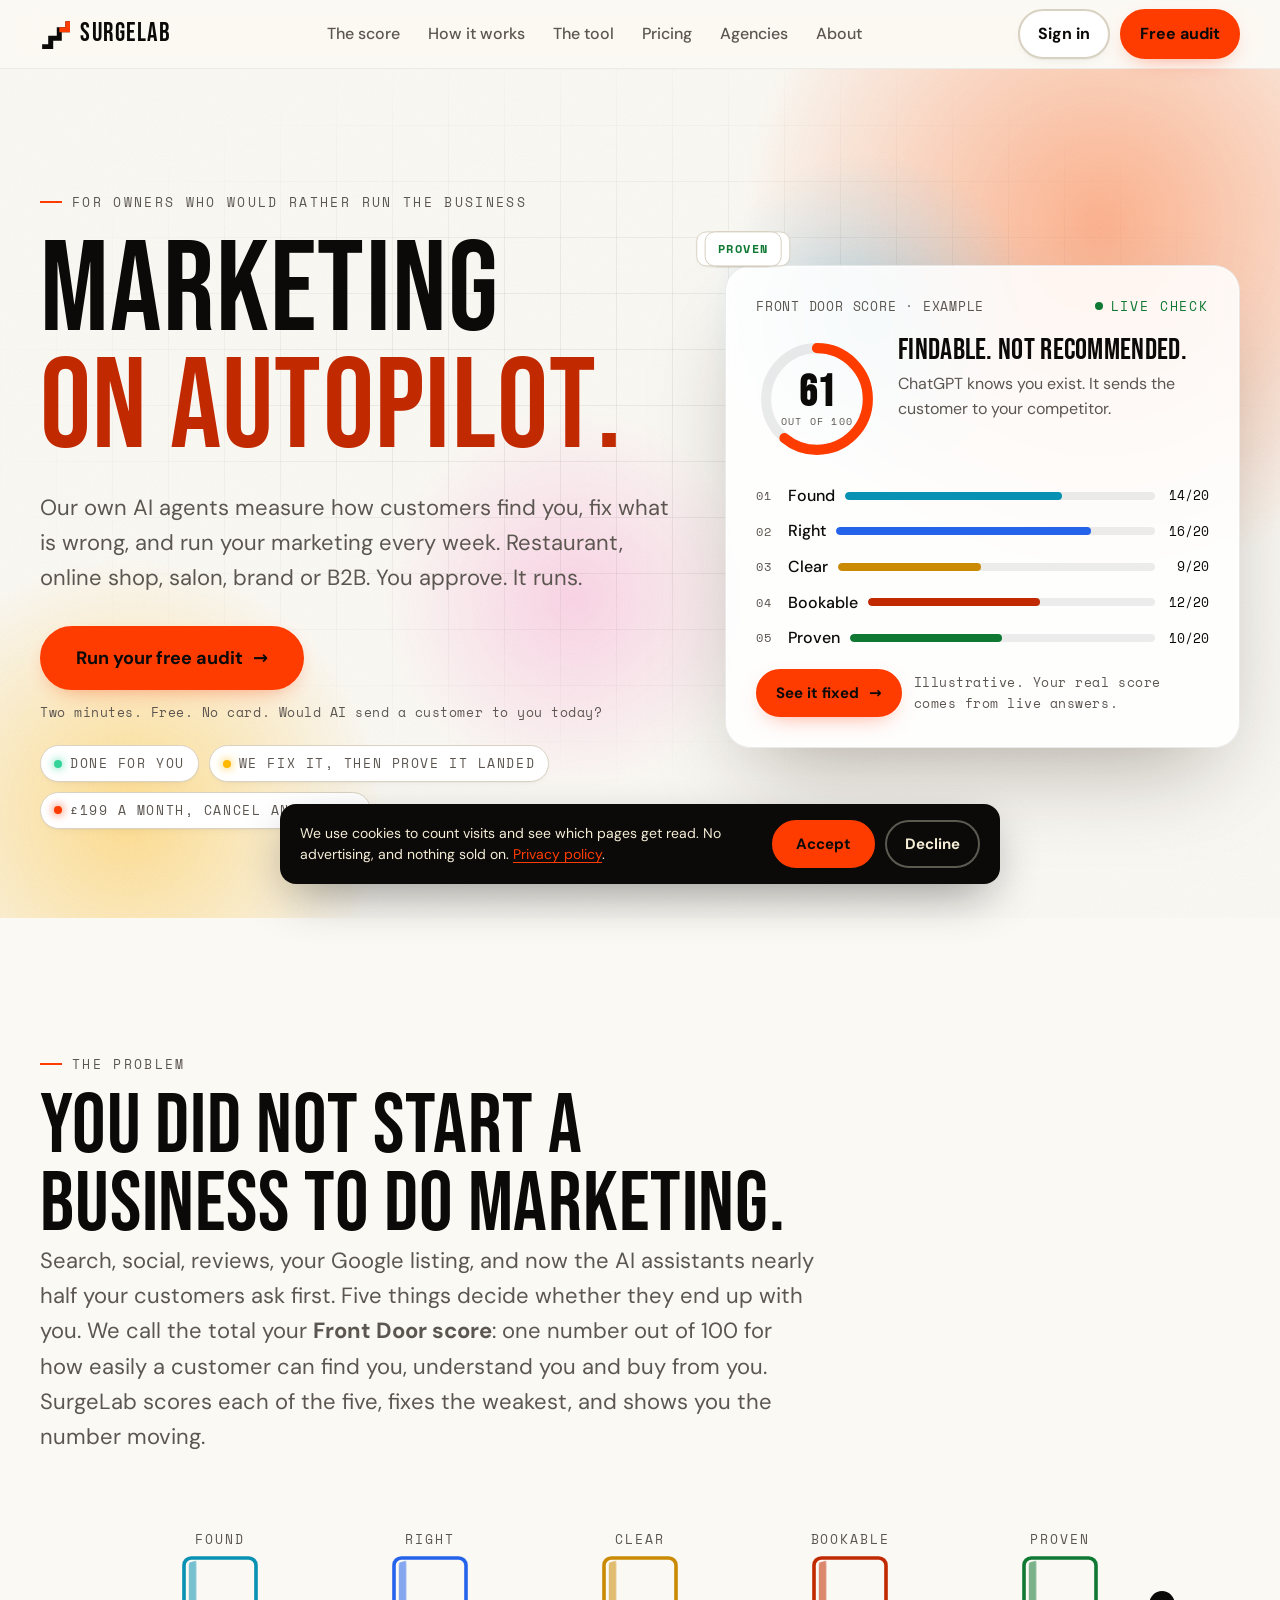
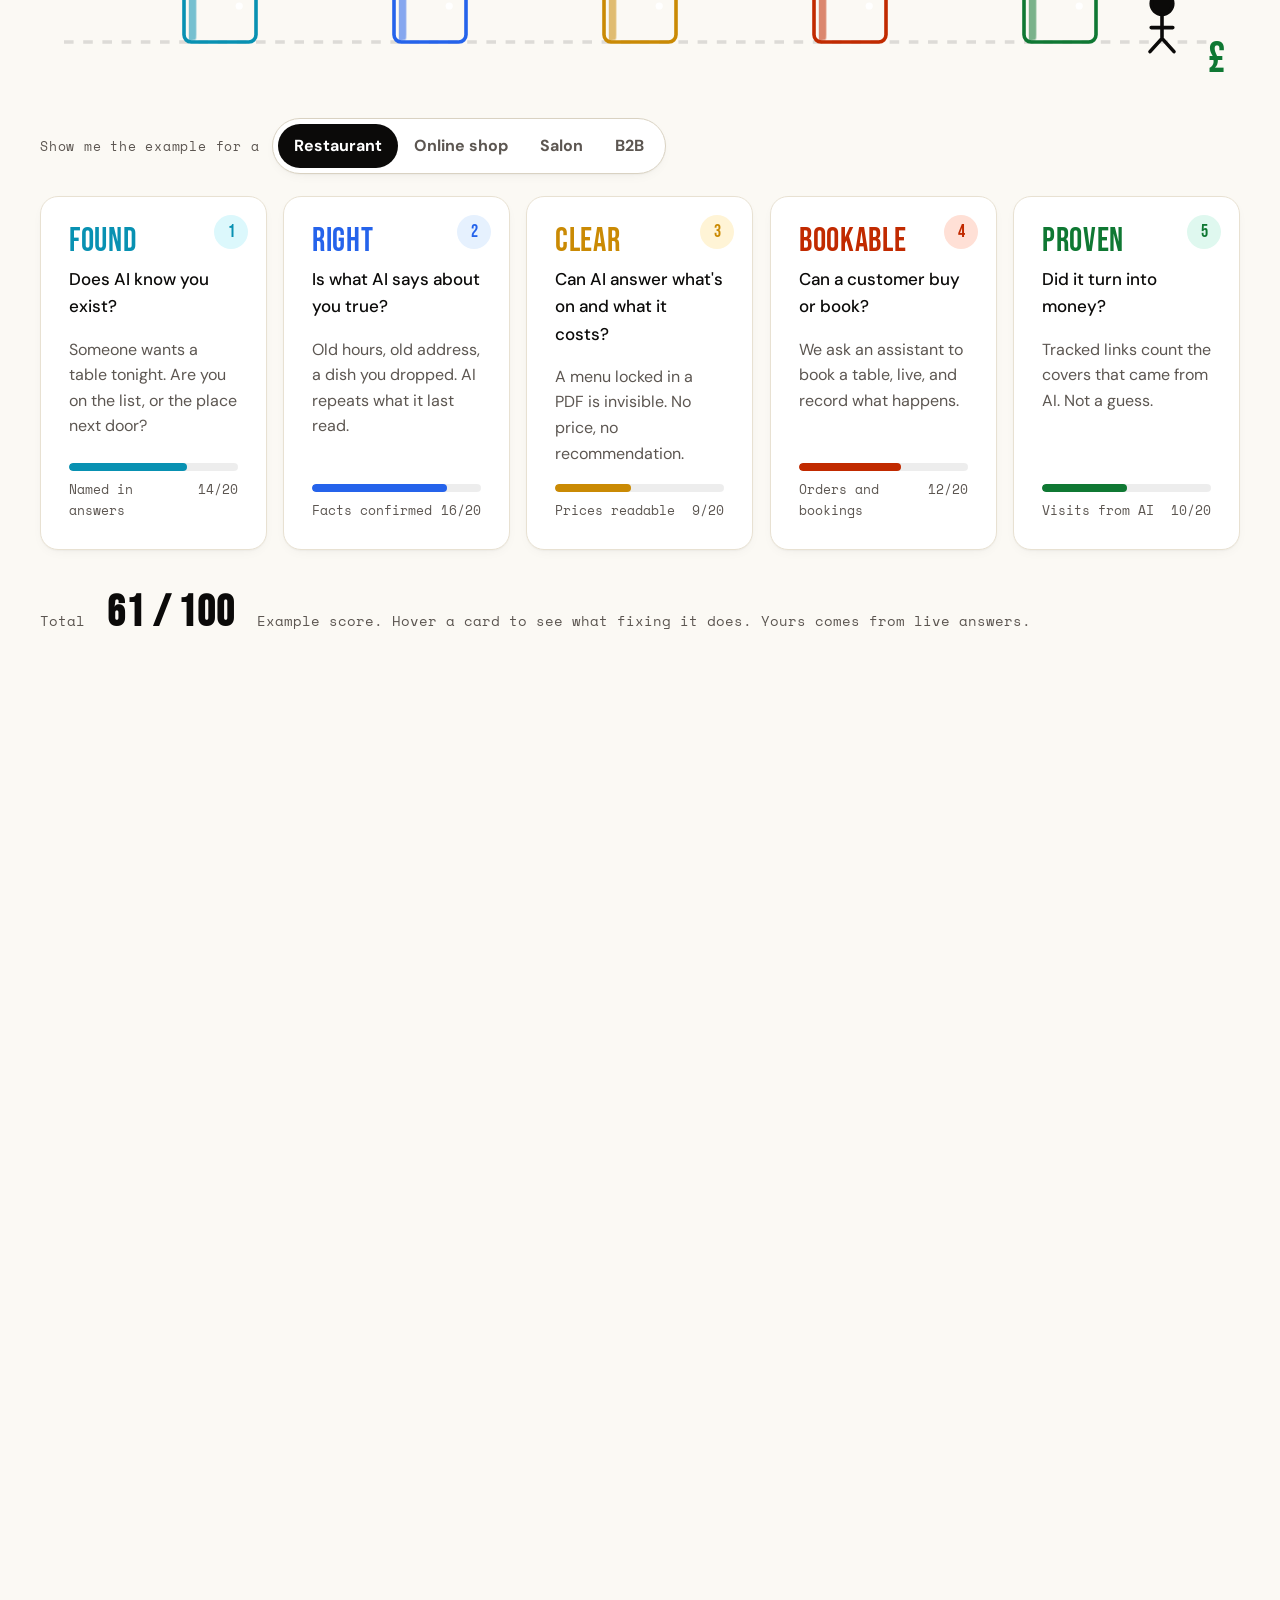
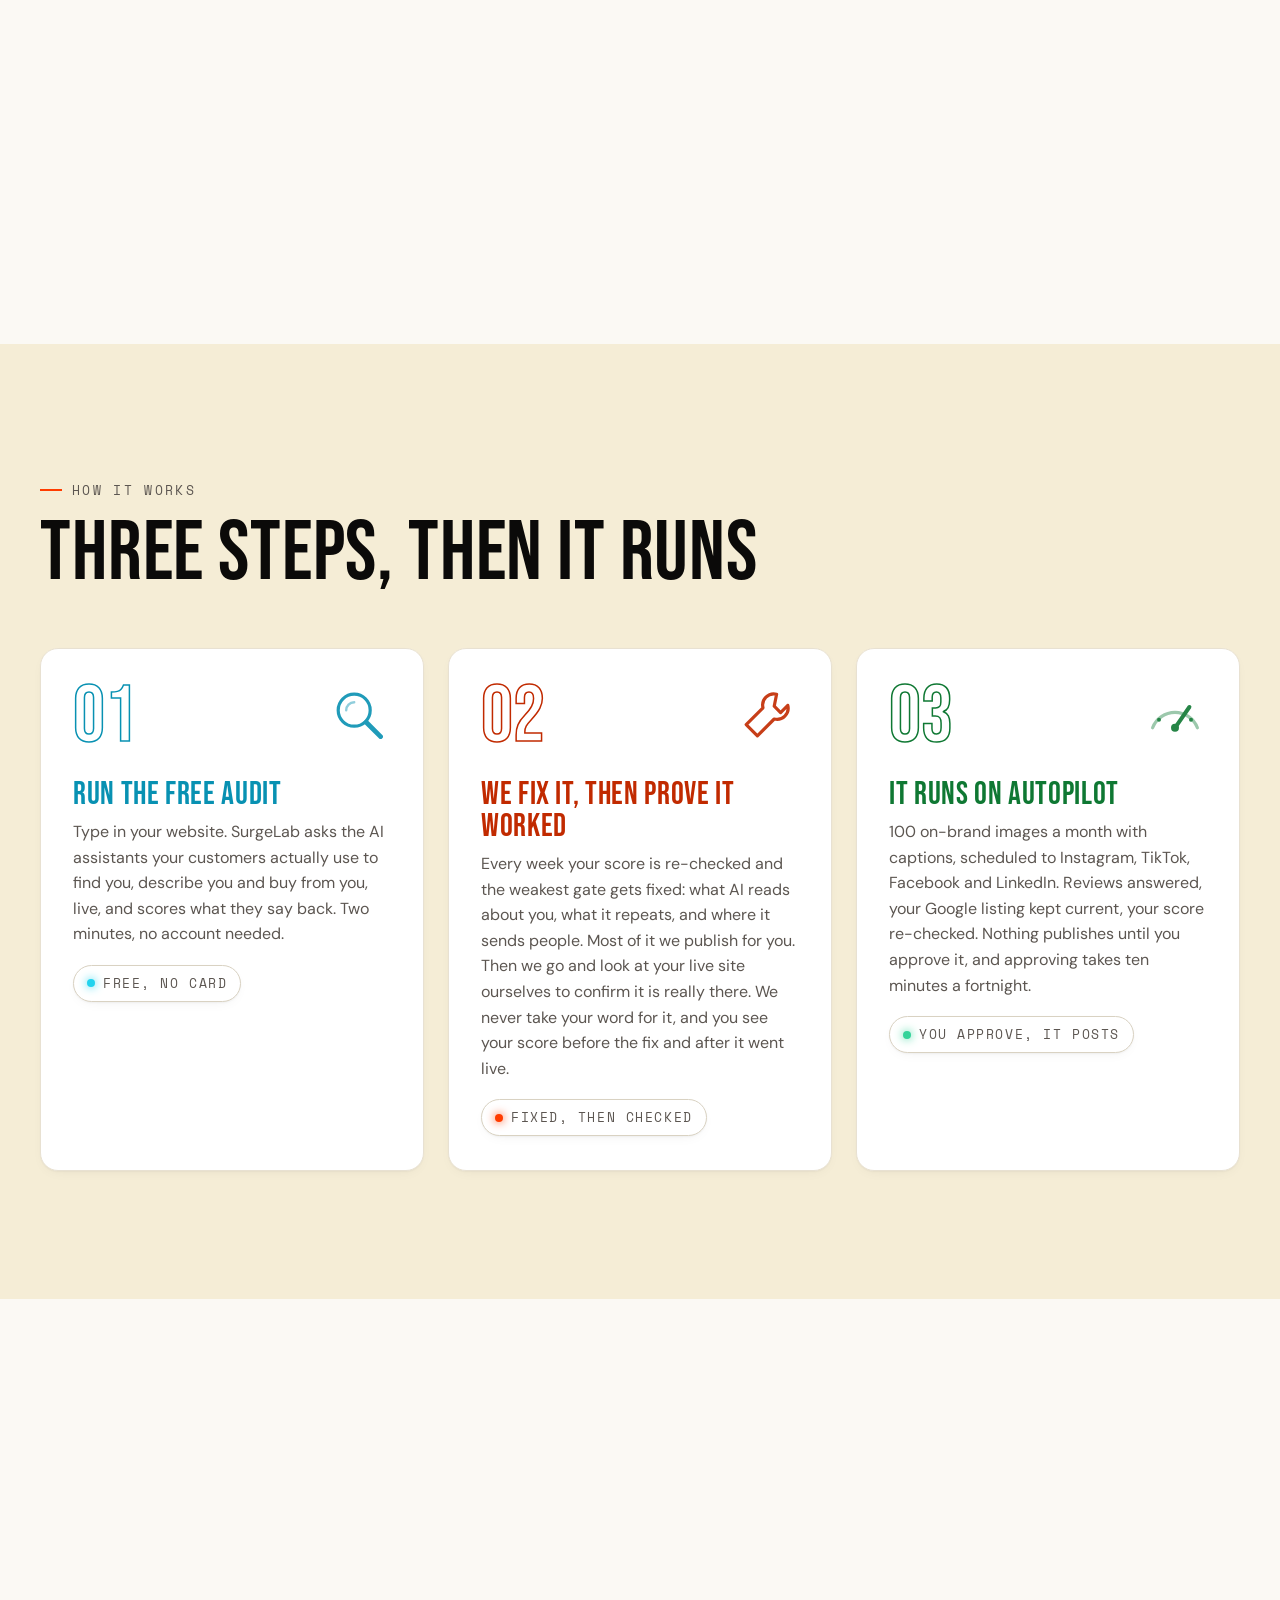
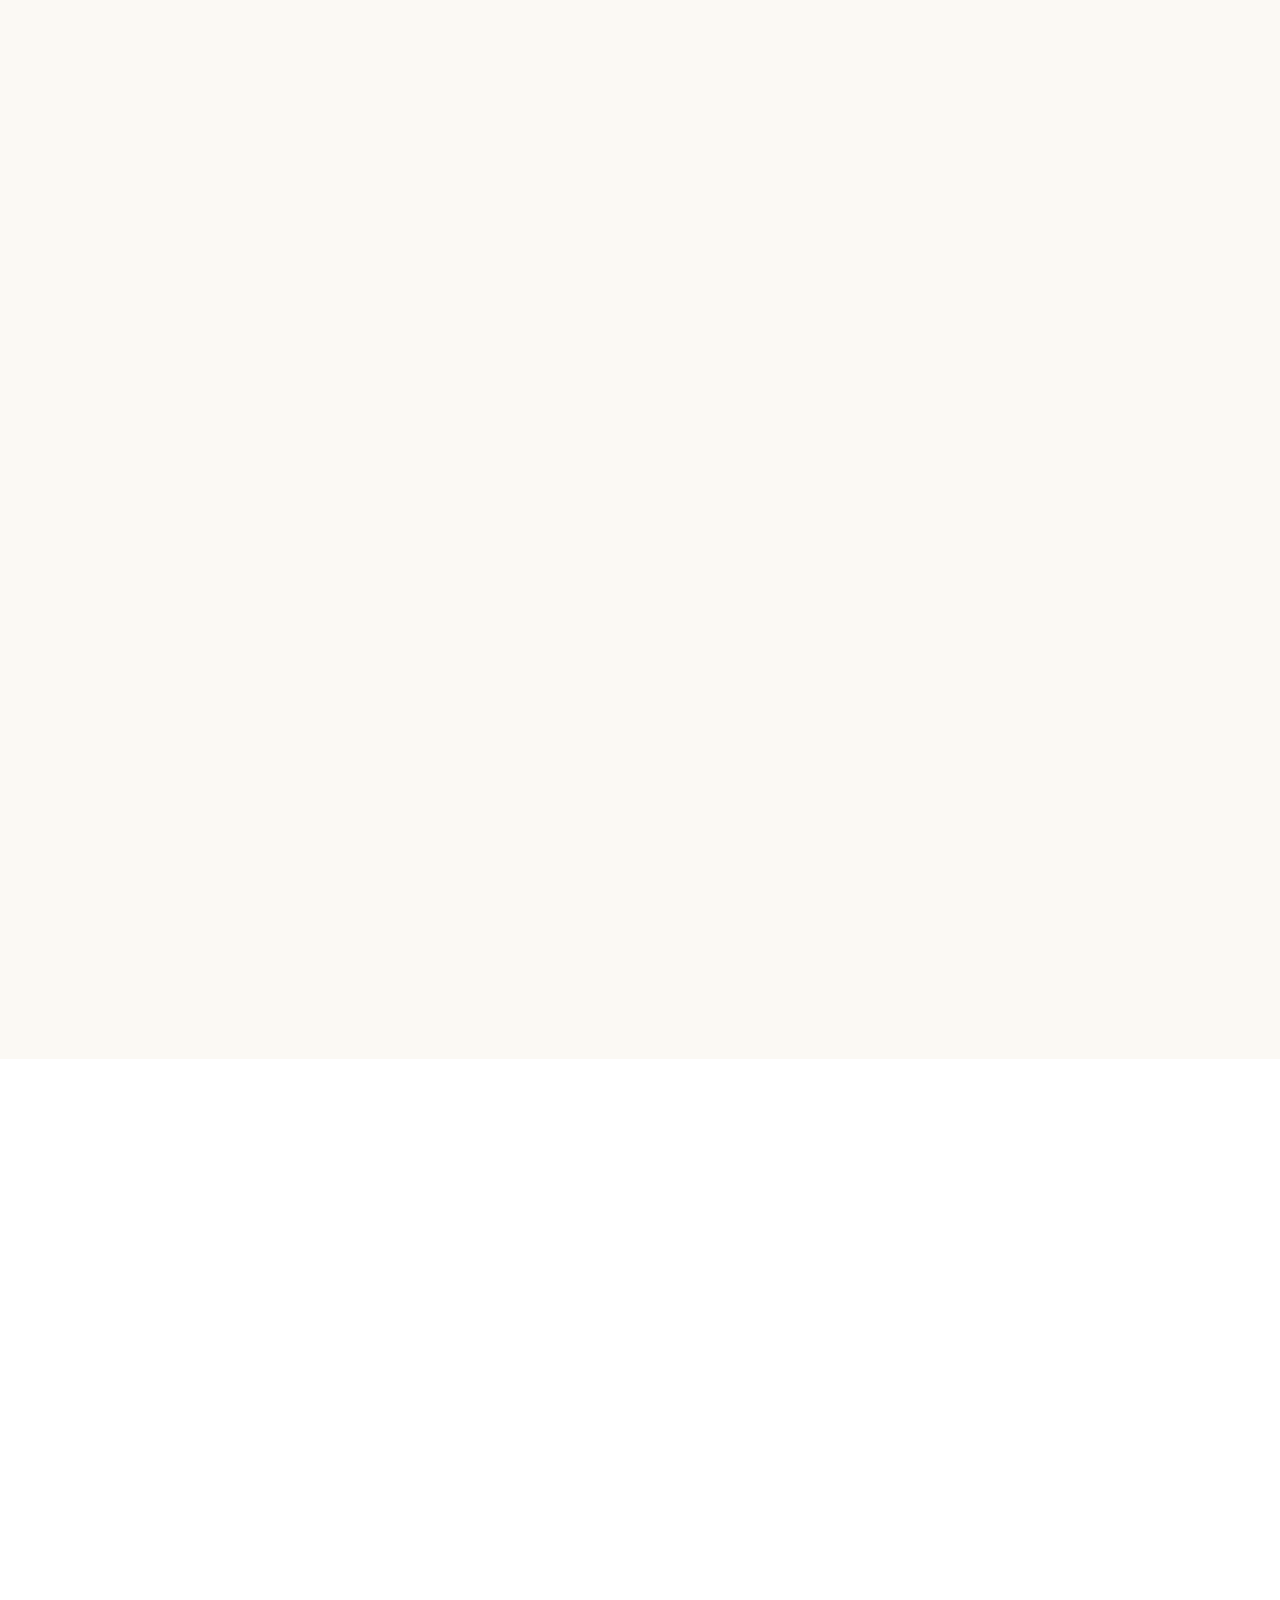
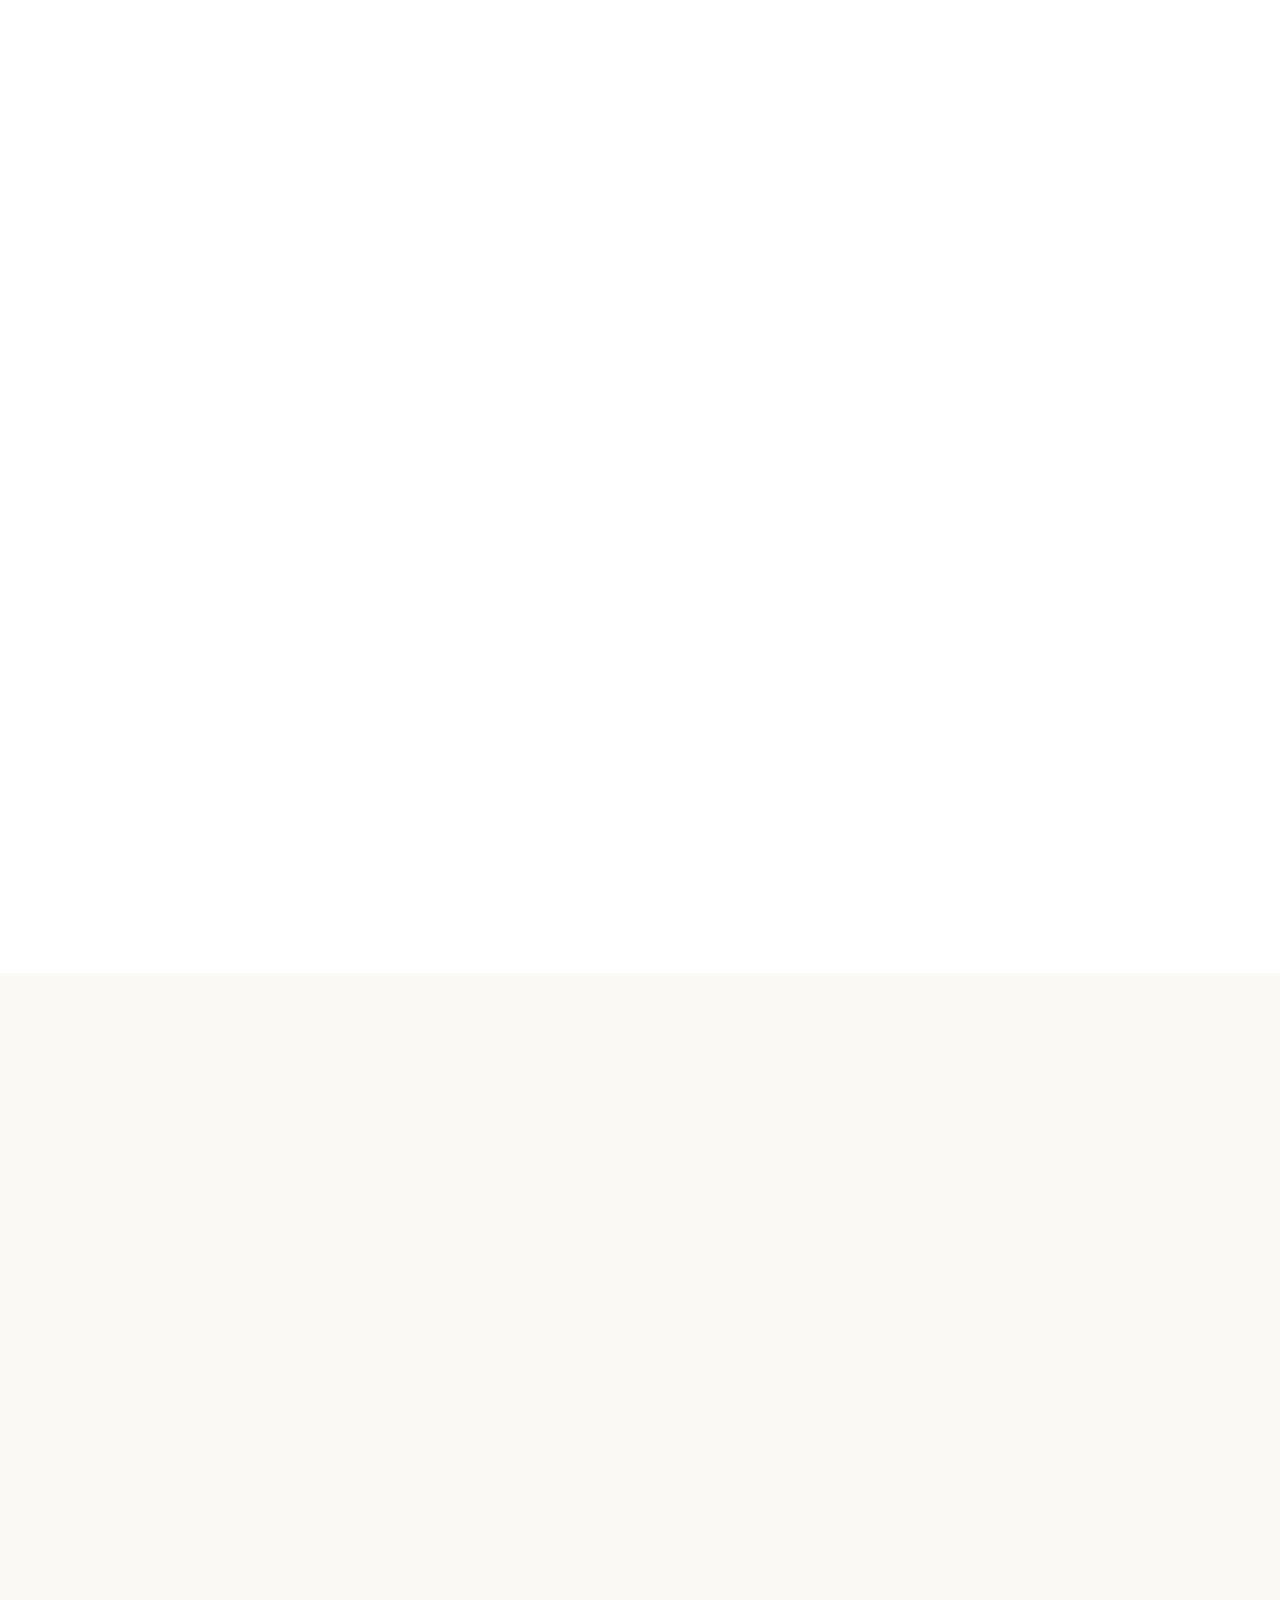
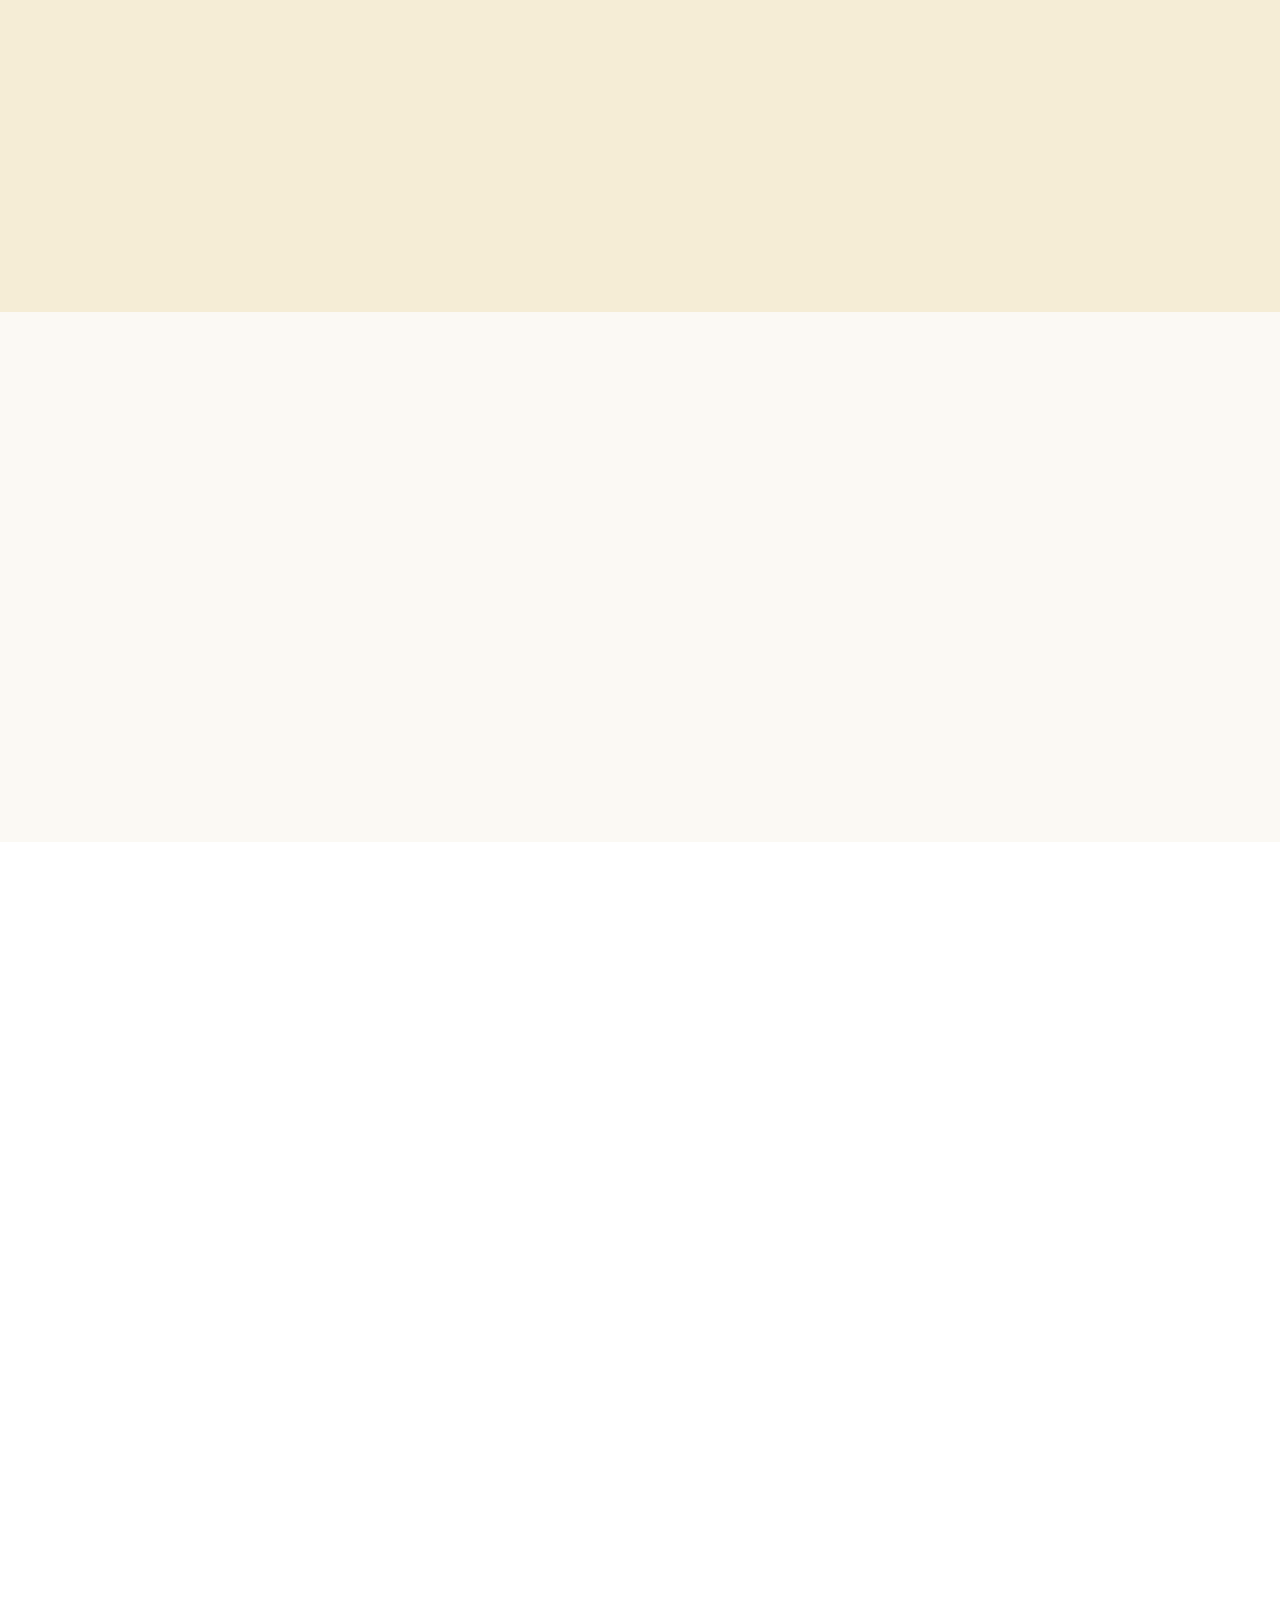
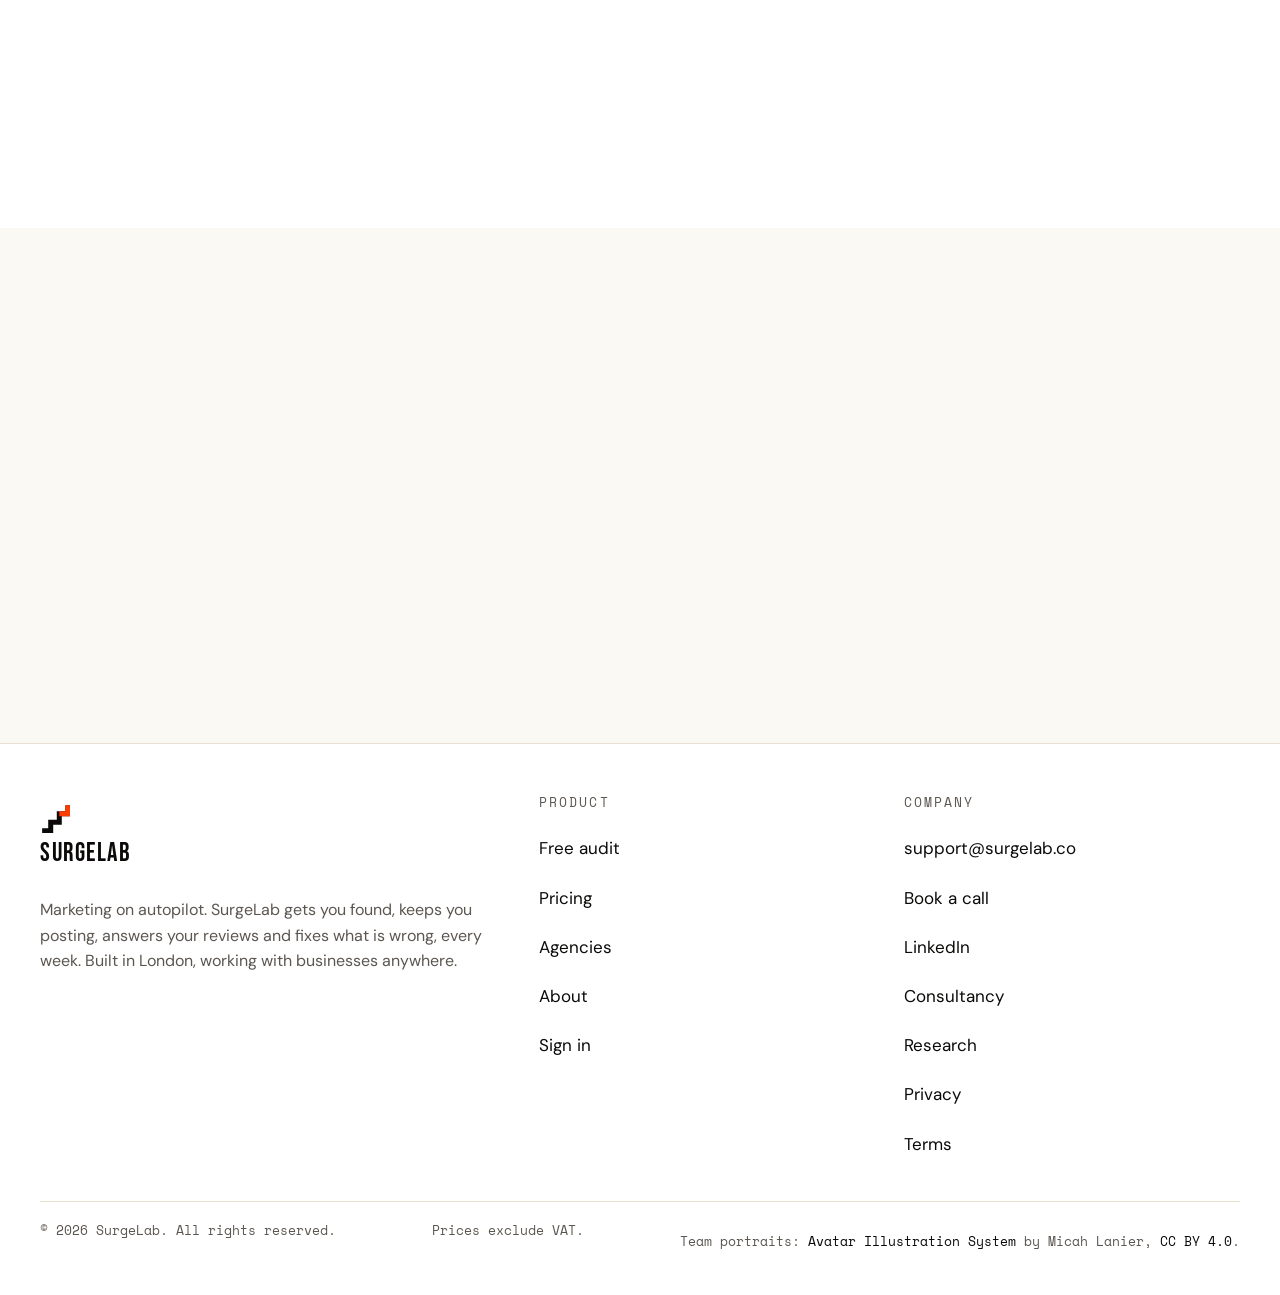
==== commit 1f248591: "Six weekly cards, not seven, each one line shorter James, on a screenshot of the section: "ok this l" ====
--- a/index.html
+++ b/index.html
@@ -692,38 +692,33 @@
       <div class="bento" data-stagger="first">
         <article class="card card-accent" style="--accent: var(--orange); --accent-ink: var(--orange-ink)">
           <div class="icon" aria-hidden="true"><svg width="20" height="20" viewBox="0 0 24 24" fill="none" stroke="currentColor" stroke-width="2.2"><circle cx="11" cy="11" r="7"/><path d="M20 20l-4-4"/></svg></div>
-          <h3>Measured weekly, fixed weekly</h3>
-          <p>Your score is re-checked every week against live AI answers. Whatever is holding it down gets fixed, by our agents, and we confirm the fix is really there before we count it.</p>
+          <h3>Fixed every week</h3>
+          <p>We find what is losing you customers in AI answers, and we fix it.</p>
         </article>
         <article class="card card-accent" style="--accent: var(--green); --accent-ink: var(--green-ink)">
           <div class="icon" aria-hidden="true"><svg width="20" height="20" viewBox="0 0 24 24" fill="none" stroke="currentColor" stroke-width="2.2"><path d="M20 6L9 17l-5-5"/></svg></div>
-          <h3>We check our own work</h3>
-          <p>Every fix keeps being re-checked after it is done. If one quietly disappears from your site weeks later, you hear about it from us rather than finding out from your score.</p>
+          <h3>Proof it worked</h3>
+          <p>We check your live site ourselves, then show your score before and after.</p>
         </article>
         <article class="card card-accent" style="--accent: var(--cyan); --accent-ink: var(--cyan-ink)">
           <div class="icon" aria-hidden="true"><svg width="20" height="20" viewBox="0 0 24 24" fill="none" stroke="currentColor" stroke-width="2.2"><rect x="3" y="4" width="18" height="16" rx="2"/><path d="M3 16l5-5 4 4 3-3 6 6"/><circle cx="16" cy="9" r="1.5"/></svg></div>
           <h3>100 images a month</h3>
-          <p>On brand, with captions and hashtags, scheduled to Instagram, TikTok, Facebook and LinkedIn from a calendar you control.</p>
+          <p>On brand, captioned, posted to your channels from a calendar you control.</p>
         </article>
         <article class="card card-accent" style="--accent: var(--blue); --accent-ink: var(--blue-ink)">
           <div class="icon" aria-hidden="true"><svg width="20" height="20" viewBox="0 0 24 24" fill="none" stroke="currentColor" stroke-width="2.2"><path d="M12 21s-7-4.5-7-11a7 7 0 0 1 14 0c0 6.5-7 11-7 11z"/><circle cx="12" cy="10" r="2.5"/></svg></div>
-          <h3>Your Google listing, looked after</h3>
-          <p>Kept current without you touching it, and every review answered within minutes, in your voice.</p>
-        </article>
-        <article class="card card-accent" style="--accent: var(--green); --accent-ink: var(--green-ink)">
+          <h3>Your Google listing, sorted</h3>
+          <p>Always up to date, and every review answered within minutes in your voice.</p>
+        </article>
+        <article class="card card-accent" style="--accent: var(--pink); --accent-ink: var(--pink-ink)">
           <div class="icon" aria-hidden="true"><svg width="20" height="20" viewBox="0 0 24 24" fill="none" stroke="currentColor" stroke-width="2.2"><path d="M12 3l8 4v5c0 5-3.5 8-8 9-4.5-1-8-4-8-9V7z"/><path d="M9 12l2 2 4-4"/></svg></div>
           <h3>AI gets your facts right</h3>
-          <p>Hours, prices, what you sell and how to buy or book: the next answer an assistant gives about you is true. The questions it could not answer get answered, and published.</p>
+          <p>Your hours, prices and how to book, so the next answer about you is correct.</p>
         </article>
         <article class="card card-accent" style="--accent: var(--amber); --accent-ink: var(--amber-ink)">
           <div class="icon" aria-hidden="true"><svg width="20" height="20" viewBox="0 0 24 24" fill="none" stroke="currentColor" stroke-width="2.2"><path d="M4 19h16M6 16V9M11 16V5M16 16v-7"/></svg></div>
-          <h3>Proof you can share</h3>
-          <p>A branded monthly report link showing the customers that came from ChatGPT, Gemini, Perplexity and Claude, and what changed since last month.</p>
-        </article>
-        <article class="card card-accent" style="--accent: var(--pink); --accent-ink: var(--pink-ink)">
-          <div class="icon" aria-hidden="true"><svg width="20" height="20" viewBox="0 0 24 24" fill="none" stroke="currentColor" stroke-width="2.2"><path d="M5 12l5 5L20 7"/></svg></div>
-          <h3>Nothing posts without you</h3>
-          <p>Finished posts land in a review screen where you approve, reject or regenerate each one. No engagement bots, no fake reviews, nothing that pretends to be human.</p>
+          <h3>See what AI brought in</h3>
+          <p>One link a month showing which customers AI actually sent you.</p>
         </article>
       </div>
     </div>
